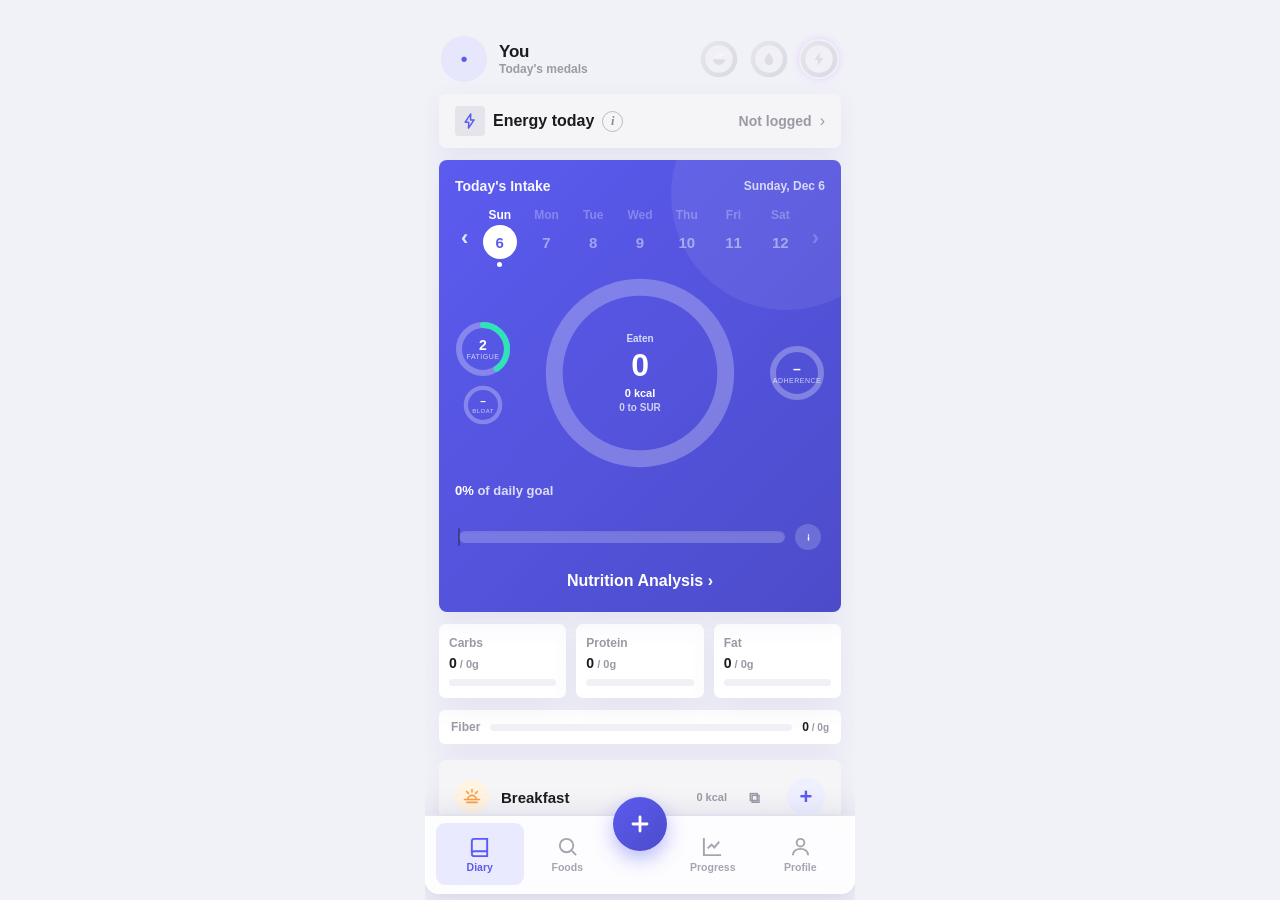
==== index.html @ c9532323 "Allow pinch-zoom: drop user-scalable=no from viewport user-scalable=no blocks pinch-zoom, which hurt" ====
<!DOCTYPE html>
<html lang="en">
<head>
<meta charset="UTF-8">
<meta name="viewport" content="width=device-width, initial-scale=1, viewport-fit=cover">
<meta name="apple-mobile-web-app-capable" content="yes">
<meta name="mobile-web-app-capable" content="yes">
<meta name="apple-mobile-web-app-status-bar-style" content="default">
<meta name="apple-mobile-web-app-title" content="Fuel">
<link rel="apple-touch-icon" href="fuel-heart-icon.png?v=10">
<meta name="theme-color" content="#5b5bf0">
<title>Fuel — Nutrition Tracker</title>
<link rel="icon" href="data:image/svg+xml,%3Csvg%20xmlns%3D%27http%3A%2F%2Fwww.w3.org%2F2000%2Fsvg%27%20viewBox%3D%270%200%2064%2064%27%3E%3Crect%20width%3D%2764%27%20height%3D%2764%27%20rx%3D%2714%27%20fill%3D%27white%27%2F%3E%3Cpolygon%20points%3D%278%2C8%2056%2C8%2056%2C17%2029%2C31%2056%2C31%2056%2C40%208%2C40%208%2C31%2035%2C17%208%2C17%27%20fill%3D%27black%27%2F%3E%3Ctext%20x%3D%2732%27%20y%3D%2754%27%20font-family%3D%27Arial%2Csans-serif%27%20font-weight%3D%27900%27%20font-size%3D%278%27%20text-anchor%3D%27middle%27%20fill%3D%27black%27%20textLength%3D%2748%27%20lengthAdjust%3D%27spacingAndGlyphs%27%3ENUTRITION%3C%2Ftext%3E%3C%2Fsvg%3E">
<style>
:root{
  --acc:#5b5bf0; --acc-rgb:91,91,240; --acc-deep:#4a4ad6; --acc-soft:#eceeff;
  --bg:#ffffff; --card:#f5f5f7; --ink:#1b1b1f; --muted:#9a9aa5; --line:#e9e9ef;
  --carb:#7e7ef2; --pro:#12cfae; --fat:#fb6f84;
  --green:#2fbf71; --orange:#ff9f43; --red:#ff5c5c;
  --radius:8px; --tabbar-h:70px;
}
*{box-sizing:border-box; -webkit-tap-highlight-color:transparent;}
html,body{margin:0; padding:0; height:100%;}
body{
  font-family:-apple-system,BlinkMacSystemFont,"SF Pro Text","Segoe UI",Roboto,sans-serif;
  background:var(--bg); color:var(--ink);
  height:100%;
  overflow:hidden; /* 2026.09.22: body never scrolls — each .view owns its scroll, so the tabbar can't detach (iOS 26 fixed-position bug) and sheets can't chain-scroll the background */
}
#app{max-width:430px; margin:0 auto; height:100vh; height:100dvh; display:flex; flex-direction:column; overflow:hidden;}
button{font-family:inherit;}
.view{display:none; padding:calc(env(safe-area-inset-top, 24px) + 34px) 14px 38px; animation:fade .18s ease; touch-action:pan-y;} /* 2026-10-05: clear the iPhone status-bar/Dynamic Island blur above every view */
.view.active{display:block; flex:1 1 auto; min-height:0; overflow-y:auto; -webkit-overflow-scrolling:touch; overscroll-behavior:contain;}
@keyframes fade{from{opacity:0; transform:translateY(4px);} to{opacity:1; transform:none;}}
.card{background:var(--card); border-radius:var(--radius); padding:16px; margin-bottom:12px;}
/* top bar: flush with viewport top + safe-area blur to prevent overlapping cards */
.topbar{position:sticky; top:calc(-1 * (env(safe-area-inset-top, 24px) + 34px)); z-index:20;
  margin:calc(-1 * (env(safe-area-inset-top, 24px) + 34px)) -14px 14px -14px;
  padding:calc(env(safe-area-inset-top, 24px) + 12px) 14px 10px 14px;
  background:rgba(255,255,255,.95);
  backdrop-filter:blur(16px); -webkit-backdrop-filter:blur(16px);
  border-bottom:1px solid rgba(0,0,0,.06);
  display:flex; align-items:center; justify-content:space-between;}
.topbar .tbtn{background:none; border:none; font-size:26px; line-height:1; color:var(--ink); width:44px; height:36px; display:flex; align-items:center; justify-content:center;}
.topbar h1{margin:0; font-size:22px; font-weight:800; letter-spacing:-.3px;}
.topbar .ticons{display:flex; gap:2px;}
.topbar .ticons button{background:none; border:none; width:42px; height:36px; color:var(--ink); display:flex; align-items:center; justify-content:center;}
.topbar .ticons svg{width:23px; height:23px;}
/* 2026-10-05: diary topbar removed per Jay */
#view-diary .topbar{display:none;}
/* section titles like "❚ Calories" */
.secttl{display:flex; align-items:center; gap:8px; font-size:21px; font-weight:800; margin:20px 2px 12px; letter-spacing:-.3px;}
.secttl::before{content:""; width:5px; height:20px; border-radius:3px; background:var(--acc);}
.todaypill{background:var(--acc-soft); color:var(--acc); border:none; border-radius:9px; padding:8px 14px; font-weight:800; font-size:13px; white-space:nowrap; display:inline-flex; align-items:center; gap:6px;}
.todaypill svg{ width:15px; height:15px; flex:none; }
.weekstrip{display:flex;}
.wknavrow{display:flex; align-items:center; gap:2px; margin-bottom:2px;}
.wknavrow .weekstrip{flex:1;}
.wknav{background:none; border:none; color:var(--muted); font-size:22px; font-weight:700; padding:8px 6px; line-height:1;}
.wknav:disabled{opacity:.25;}
.wday{flex:1; background:none; border:none; display:flex; flex-direction:column; align-items:center; gap:3px; padding:6px 2px; border-radius:5px;}
.wday .wd{font-size:12px; color:var(--muted); font-weight:600;}
.wday .wn{font-size:15px; font-weight:700; width:34px; height:34px; display:flex; align-items:center; justify-content:center; border-radius:50%; color:var(--ink);}
.wday.sel .wn{background:var(--acc); color:#fff;}
.wday.sel .wd{color:var(--acc);}
.wday.istoday .wn{background:#dcdcfb;}
.wday:disabled{opacity:.35;}
.wday .wdot{width:5px; height:5px; border-radius:50%;}
.wday .wdots{display:flex; gap:4px; align-items:center; justify-content:center;}
.wday .wdot.log{background:#b9b9f5;}
.wday .wdot.now{background:#ff9f43;}
/* 2026.10.08-f: locked-day X overlay on the week strip — two thin diagonal bars on the date number */
.wday .wn{position:relative;}
.lk-x{position:absolute; inset:0; pointer-events:none;}
.lk-x::before,.lk-x::after{content:""; position:absolute; left:50%; top:50%; width:20px; height:2px; border-radius:2px; background:rgba(255,95,95,.95);}
.lk-x::before{transform:translate(-50%,-50%) rotate(45deg);}
.lk-x::after{transform:translate(-50%,-50%) rotate(-45deg);}
/* status bar (added feature) */
.statusbar{display:flex; align-items:center; gap:10px; padding:14px 4px 4px; cursor:pointer;}
.sbtrack{position:relative; flex:1; height:12px; border-radius:9px; background:#ececf1; box-shadow:inset 0 1px 2px rgba(20,30,40,.08);}
.sbfill{position:absolute; left:0; top:0; bottom:0; border-radius:9px; width:0; transition:width .45s ease;}
.sbmark{position:absolute; top:-3px; bottom:-3px; width:2px; border-radius:2px; background:rgba(28,39,51,.45);}
.sbinfo{width:26px; height:26px; border-radius:50%; flex:none; display:flex; align-items:center; justify-content:center; background:#ececf1; color:#8a8a96;}
.sbinfo svg{width:13px; height:13px;}
.ring{position:relative; flex:none;}
.ring svg{transform:rotate(-90deg); display:block;}
.ring .center{position:absolute; inset:0; display:flex; flex-direction:column; align-items:center; justify-content:center; text-align:center;}
.ring .center .ctitle{font-size:10px; color:var(--muted); font-weight:600;}
.ring .center b{font-size:32px; font-weight:800; letter-spacing:-.5px; line-height:1.15; font-variant-numeric:tabular-nums;}
.flagkc{font-size:11px !important; font-weight:800; color:#ef7d12 !important; display:flex; align-items:center; gap:3px;}
.flagsur{font-size:10px !important; font-weight:700; color:var(--muted) !important; display:flex; align-items:center; gap:3px;}
.flagsur.on{color:#f27a1a !important;}
.fico{width:12px; height:12px;}
.macros{flex:1; min-width:0; display:flex; flex-direction:column; gap:13px;}
.macrow .mhead{display:flex; justify-content:space-between; align-items:baseline; margin-bottom:6px;}
.macrow .mhead span{font-size:15px; font-weight:700;}
.macrow .mhead b{font-size:13px; color:var(--muted); font-weight:600; font-variant-numeric:tabular-nums;}
.macrow .mhead b i{font-style:normal; color:#c2c2cc;}
.macrow .mbar{height:11px; border-radius:9px; background:#ececf1; overflow:hidden;}
.macrow .mbar i{display:block; height:100%; border-radius:9px; width:0; transition:width .4s ease;}
.analysislink{display:block; margin:10px auto 0; background:none; border:none; color:var(--acc); font-size:16px; font-weight:800; padding:6px 12px;}
/* search */
.searchrow{display:flex; gap:10px; margin-bottom:12px;}
.searchinput{flex:1; background:var(--card); border:none; border-radius:7px; padding:15px 16px; font-size:16px; font-weight:600; color:var(--ink); outline:none;}
.searchinput::placeholder{color:#a5a5b0;}
/* meals */
.mealcard{padding:8px 16px;}
.mrow{display:flex; align-items:center; gap:12px; padding:13px 0; border-bottom:1px solid var(--line);}
.mrow:last-child{border-bottom:none;}
.mrow.noborder{border-bottom:none; padding-bottom:6px;}
.mico{width:34px; height:34px; border-radius:50%; flex:none; display:flex; align-items:center; justify-content:center;}
.mico svg{width:20px; height:20px;}
.mrow .mname{flex:1; font-size:15px; font-weight:700;}
.mrow .mkcal{font-size:11px; color:var(--muted); font-weight:600; font-variant-numeric:tabular-nums;}
.madd{width:30px; height:30px; border-radius:50%; border:none; background:var(--acc-soft); color:var(--acc); font-size:20px; line-height:1; font-weight:700; display:flex; align-items:center; justify-content:center;}
.logrow{display:flex; align-items:center; gap:8px; padding:8px 0 8px 46px; border-bottom:1px solid var(--line); font-size:13px;}
.logrow .kc{font-weight:700; font-variant-numeric:tabular-nums;}
.logrow .lthumb{width:40px; height:40px; border-radius:5px; overflow:hidden; flex:none; background:var(--card);}
.logrow .nm{display:flex; flex-direction:column; align-items:flex-start; justify-content:center; flex:1; min-width:0; overflow:hidden; color:#3a3a42;}
.logrow .nmt{font-size:13.5px; line-height:1.3; overflow:hidden; display:-webkit-box; -webkit-line-clamp:2; -webkit-box-orient:vertical; max-width:100%;}
.locpfx{font-weight:800; color:var(--acc);}
.logrow .nmt .nmsub{color:var(--muted); font-size:11px;}
.fbadges{display:flex; gap:6px; margin-top:5px;}
.fb{width:13px; height:13px; border-radius:50%; background:#e4e4ea; flex:none;}
.fb.b-bulk{background:#22c55e;}
.fb.b-lean{background:#3b82f6;}
.fb.b-fiber{background:#f59e0b;}
.logrow .lthumb img{width:100%; height:100%; object-fit:cover; display:block;}
.logdel{border:none; background:none; color:#c9c9d2; font-size:18px; width:28px; height:28px;}
/* water */
.whint{font-size:12px; color:var(--muted); margin-top:10px;}
.whead{display:flex; justify-content:space-between; align-items:baseline; margin-bottom:10px;}
.whead b{font-size:16px;}
.whead .wlbl{font-size:14px; color:var(--muted); font-weight:600;}
.wtrack{margin:2px 0 12px;}
.wfill{background:linear-gradient(90deg,#5aa2ff,#2f6df6);}
.bottlerow{display:flex; gap:8px; flex-wrap:wrap;}
.bottle{border:2px solid #d9d9e2; background:#fff; border-radius:6px; padding:8px 14px; display:flex; flex-direction:column; align-items:center; gap:2px; min-width:76px;}
.bottle b{font-size:15px; color:var(--acc);}
.bottle span{font-size:11px; color:var(--muted); font-weight:600; max-width:90px; overflow:hidden; text-overflow:ellipsis; white-space:nowrap;}
.bottle:active{border-color:var(--acc); background:#f2f3ff; transform:scale(.96);}
.wfoot{display:flex; gap:18px; margin-top:10px;}
.wlink{border:none; background:none; color:var(--acc); font-weight:700; font-size:13px; padding:4px 0;}
.botrow{display:flex; align-items:center; gap:10px; padding:10px 2px; border-bottom:1px solid #f0f0f4;}
.botrow .bnm{flex:1; min-width:0;}
.botrow .bnm b{display:block; font-size:15px;}
.botrow .bnm span{font-size:12px; color:var(--muted);}
.botdel{border:none; background:none; color:#ff5c5c; font-size:20px; width:32px; height:32px; flex:none;}
.bottle img{width:44px; height:44px; border-radius:5px; object-fit:cover;}
.botrow .bthumb{width:46px; height:46px; border-radius:5px; object-fit:cover; background:#f2f3f7; flex:none;}
.bphoto{border:1.5px solid #e3e3ea; background:#fff; border-radius:5px; width:36px; height:36px; flex:none; display:flex; align-items:center; justify-content:center;}
.bphoto svg{width:18px; height:18px;}
.bphoto.hasimg{border-color:var(--acc);}
.botform .bimgprev{width:44px; height:44px; border-radius:5px; object-fit:cover;}
.botform{display:flex; gap:8px; margin-top:12px; flex-wrap:wrap;}
.botform input{border:2px solid #e3e3ea; border-radius:5px; padding:9px 10px; font:inherit; font-size:14px;}
.unitseg{display:flex; border:2px solid #e3e3ea; border-radius:5px; overflow:hidden;}
.unitseg button{border:none; background:#fff; padding:9px 12px; font:inherit; font-size:14px; font-weight:600; color:var(--muted);}
.unitseg button.sel{background:var(--acc); color:#fff;}
/* pull to refresh */
#ptr{position:fixed; top:0; left:50%; transform:translate(-50%,-64px); z-index:200; width:46px; height:46px; border-radius:50%; background:#fff; box-shadow:0 2px 12px rgba(20,30,60,.18); display:flex; align-items:center; justify-content:center;}
.ptrspin{width:22px; height:22px; border-radius:50%; border:3px solid #dfe3f5; border-top-color:var(--acc);}
#ptr.on .ptrspin{animation:ptrspin .7s linear infinite;}
@keyframes ptrspin{to{transform:rotate(360deg);}}
.arow{display:flex; align-items:center; justify-content:space-between; gap:12px;}
.msugg{margin-top:10px; background:#f4f4fa; border-radius:5px; padding:10px 12px;}
.msrow{display:flex; justify-content:space-between; align-items:center; gap:10px;}
.msrow b{display:block; font-size:13.5px;}
.msrow span{display:block; font-size:12px; color:var(--muted); margin-top:2px;}
/* streaks (2026.10.06-a): one panel, two rows, tappable color-coded circles */
.streakcard{padding:14px 16px 8px;}
.streakhead{display:flex;align-items:center;margin-bottom:2px;}
.shead b{font-size:17px;}
.streakrow{display:flex;align-items:center;gap:10px;padding:10px 2px 20px 0;border-top:1px solid var(--line);}
.streaktxt{flex:1;display:flex;flex-direction:column;gap:1px;min-width:0;}
.streaktxt b{font-size:15.5px;}
.streakcircle{position:relative;flex:none;width:58px;height:58px;border-radius:50%;cursor:pointer;font-family:inherit;color:var(--ink);
  background:#fff;border:none;
  display:flex;align-items:center;justify-content:center;
  transition:transform .12s ease, background .2s, box-shadow .2s;}
.streakcircle:active{transform:scale(.93);}
.streakcircle .scnum{font-size:19px;font-weight:800;line-height:1.05;font-variant-numeric:tabular-nums;}
.streakcircle .sclbl{font-size:9.5px;font-weight:700;color:var(--muted);}
.streakcircle.ph-red{background:#fef2f2;box-shadow:0 0 0 5px rgba(239,68,68,.08);}
.streakcircle.ph-orange{background:#fff7ed;box-shadow:0 0 0 5px rgba(249,115,22,.08);}
.streakcircle.ph-yellow{background:#fefce8;box-shadow:0 0 0 5px rgba(234,179,8,.10);}
.streakcircle.ph-green{background:#f0fdf4;box-shadow:0 0 0 5px rgba(34,197,94,.10);}
/* streak progress ring (2026.10.09-f): SVG ring fills toward 30 days, color lerps through phase colors */
.scring{position:absolute;inset:0;width:100%;height:100%;transform:rotate(-90deg);pointer-events:none;}
.sctrack{fill:none;stroke:#e9e9ee;stroke-width:4;}
.scfill{fill:none;stroke:#d7d7de;stroke-width:4;stroke-linecap:round;transition:stroke-dashoffset .6s ease,stroke .4s ease;}
.sctext{position:relative;display:flex;flex-direction:column;align-items:center;justify-content:center;}
/* organ healing satellite (2026.10.09-f): small circle attached lower-right of each streak circle */
.oh-sat{position:absolute;right:-4px;bottom:-6px;width:26px;height:26px;border-radius:50%;background:#fff;border:1px solid var(--line);box-shadow:0 1px 5px rgba(0,0,0,.16);display:flex;align-items:center;justify-content:center;cursor:pointer;}
.oh-ring{position:absolute;inset:0;width:100%;height:100%;transform:rotate(-90deg);pointer-events:none;}
.oh-track{fill:none;stroke:#eeeef2;stroke-width:3.5;}
.oh-fill{fill:none;stroke:#d7d7de;stroke-width:3.5;stroke-linecap:round;transition:stroke-dashoffset .6s ease,stroke .4s ease;}
.oh-pct{position:relative;font-size:7px;font-weight:800;font-variant-numeric:tabular-nums;color:var(--ink);line-height:1;}
.oh-lbl{position:absolute;top:calc(100% + 1px);left:50%;transform:translateX(-50%);font-size:8px;font-weight:700;color:var(--muted);pointer-events:none;white-space:nowrap;line-height:1;}
.slipline{display:flex;align-items:center;justify-content:space-between;gap:10px;padding:10px 2px;border-bottom:1px solid var(--line);}
.slipline:last-child{border-bottom:none;}
.slipline b{font-size:15px;}
.slipbtn{border:1.5px solid #fca5a5;background:#fef2f2;color:#b91c1c;border-radius:6px;padding:7px 14px;
  font-size:13px;font-weight:700;cursor:pointer;font-family:inherit;}
.slipbtn:active{transform:scale(.96);}
.streakttl{display:flex;align-items:center;gap:6px;}
.ginfo.sm{width:17px;height:17px;font-size:10.5px;border-width:1.4px;}
.phaselbl{font-size:12px;font-weight:700;line-height:1.3;}
.phrow{display:flex;gap:10px;align-items:flex-start;}
.pdot{flex:none;width:12px;height:12px;border-radius:50%;margin-top:3px;}
.phrow b{display:block;font-size:14px;}
.phrow span{display:block;font-size:13px;color:var(--muted);margin-top:1px;line-height:1.45;}
/* quit tracker (2026.10.09-f) */
.qt-open{margin-left:auto;background:none;border:none;color:#5b5bf0;font-size:13.5px;font-weight:800;cursor:pointer;padding:6px 2px;font-family:inherit;}
.qt-open:active{opacity:.6;}
.qt-tracker{margin-bottom:14px;}
.qt-head{display:flex;align-items:flex-end;gap:8px;}
.qt-title{font-size:17px;font-weight:800;letter-spacing:-.2px;}
.qt-day{margin-left:auto;text-align:right;}
.qt-daynum{font-size:36px;font-weight:800;line-height:1;font-variant-numeric:tabular-nums;}
.qt-daylbl{font-size:10.5px;font-weight:800;color:var(--muted);letter-spacing:.6px;}
.qt-sub{font-size:12.5px;color:var(--muted);margin:3px 0 2px;}
.qt-tl{display:flex;gap:3px;margin:12px 0 2px;}
.qt-seg{height:32px;border-radius:4px;cursor:pointer;border:2px solid transparent;padding:0;min-width:0;font-family:inherit;}
.qt-seg.qt-cur{border-color:currentColor;animation:qtpulse 1.8s ease-in-out infinite;}
@keyframes qtpulse{0%,100%{box-shadow:0 0 0 0 rgba(0,0,0,0);}50%{box-shadow:0 0 0 5px rgba(0,0,0,.10);}}
.qt-seg.qt-sel{outline:2.5px solid var(--ink);outline-offset:1px;}
.qt-seglbls{display:flex;gap:3px;margin-bottom:2px;}
.qt-seglbl{font-size:9px;font-weight:800;color:var(--muted);text-align:center;overflow:hidden;text-overflow:ellipsis;white-space:nowrap;text-transform:uppercase;letter-spacing:.2px;}
.qt-mtrack{position:relative;height:16px;margin:0 4px;}
.qt-mtrack:before{content:"";position:absolute;left:0;right:0;top:7px;height:2px;background:var(--line);border-radius:2px;}
.qt-mdot{position:absolute;top:3px;width:10px;height:10px;border-radius:50%;background:#fff;border:2px solid #c7c7cc;transform:translateX(-50%);}
.qt-mdot.done{background:#16a34a;border-color:#16a34a;}
.qt-card{border-top:4px solid #ccc;}
.qt-phname{font-size:16px;font-weight:800;display:flex;align-items:baseline;gap:8px;flex-wrap:wrap;}
.qt-phrange{font-size:12px;font-weight:700;color:var(--muted);}
.qt-phsec{margin-top:10px;}
.qt-phsec>b{font-size:11.5px;font-weight:800;text-transform:uppercase;letter-spacing:.5px;color:var(--muted);}
.qt-phsec p{margin:4px 0 0;font-size:13.5px;line-height:1.5;}
.qt-phsec ul{margin:4px 0 0;padding-left:18px;font-size:13.5px;line-height:1.5;}
.qt-phsec li{margin:2px 0;}
.qt-danger{margin-top:12px;background:#fef2f2;border:1px solid #fecaca;border-radius:5px;padding:10px 12px;font-size:13px;line-height:1.5;color:#7f1d1d;}
.qt-danger b{display:block;margin-bottom:2px;}
.qt-mrow{display:flex;align-items:center;gap:10px;padding:7px 0;border-top:1px solid var(--line);font-size:13px;}
.qt-mrow:first-of-type{border-top:none;}
.qt-mdot2{flex:none;width:10px;height:10px;border-radius:50%;background:#fff;border:2px solid #c7c7cc;}
.qt-mdot2.done{background:#16a34a;border-color:#16a34a;}
.qt-mwhen{margin-left:auto;font-size:11.5px;font-weight:700;color:var(--muted);white-space:nowrap;}
.qt-editrow{display:flex;gap:8px;align-items:center;flex-wrap:wrap;}
.qt-editrow input{font-family:inherit;font-size:14px;padding:9px 10px;border:1.5px solid var(--line);border-radius:5px;background:#fff;color:var(--ink);}
.qt-save{font-family:inherit;font-size:14px;font-weight:800;color:#fff;background:#5b5bf0;border:none;border-radius:5px;padding:10px 16px;cursor:pointer;}
.qt-save:active{transform:scale(.96);}
.qt-reset{background:none;border:none;color:var(--muted);font-size:12.5px;font-weight:700;cursor:pointer;padding:10px 0 0;font-family:inherit;text-decoration:underline;}
.qt-start{font-family:inherit;font-size:15px;font-weight:800;color:#fff;background:#14b8a6;border:none;border-radius:5px;padding:12px 18px;cursor:pointer;}
.qt-start:active{transform:scale(.98);}
/* streak date picker (2026.10.06-c) */
.calhead{display:flex;align-items:center;justify-content:space-between;margin:2px 2px 8px;}
.calhead b{font-size:16.5px;}
.skcalnav{width:38px;height:38px;border-radius:5px;border:1.5px solid var(--line);background:#fff;font-size:22px;color:var(--ink);cursor:pointer;font-family:inherit;line-height:1;}
.skcalnav.dis{opacity:.25;pointer-events:none;}
.skcalnav:active{transform:scale(.94);}
.skcalgrid{display:grid;grid-template-columns:repeat(7,1fr);gap:4px;}
.calwd{text-align:center;font-size:11.5px;font-weight:800;color:var(--muted);padding:4px 0;}
.calday{aspect-ratio:1;border:none;background:none;font-size:14.5px;font-weight:600;color:var(--ink);cursor:pointer;font-family:inherit;display:flex;align-items:center;justify-content:center;min-height:38px;border-radius:50%;padding:0;}
.calday.today{box-shadow:inset 0 0 0 1.5px var(--acc);}
.calday.sel{background:var(--acc);color:#fff;font-weight:800;}
.calday.dis{opacity:.25;}
span.calday{cursor:default;}
.calfoot{display:flex;gap:10px;margin-top:14px;}
.calbtn{flex:1;border:none;border-radius:7px;padding:13px;font-size:15.5px;font-weight:800;cursor:pointer;font-family:inherit;background:var(--acc);color:#fff;}
.calbtn.ghost{background:var(--acc-soft);color:var(--acc-deep);}
.calbtn:active{transform:scale(.97);}
/* collapsible goal sections */
.ghead{display:flex; align-items:center; gap:8px; font-size:21px; font-weight:800; margin:20px 2px 12px; letter-spacing:-.3px; cursor:pointer; user-select:none;}
.ghead::before{content:""; width:5px; height:20px; border-radius:3px; background:var(--acc); flex:none;}
.ghead .gchev{margin-left:auto; color:var(--muted); font-size:22px; font-weight:400; transition:transform .18s;}
.gsec.closed .gbody{display:none;}
.gsec.closed .gchev{transform:rotate(90deg);}
.ghead .gval{margin-left:auto; font-size:13px; color:var(--muted); font-weight:700;}
.ghead .gchev{margin-left:10px;}
.ginfo{flex:none; width:21px; height:21px; border-radius:50%; border:1.6px solid #b9b9c6; color:#8a8a98;
  font-size:12.5px; font-weight:800; font-style:italic; background:none; display:flex; align-items:center;
  justify-content:center; cursor:pointer; line-height:1; padding:0; font-family:Georgia, serif;}
.ginfo:active{background:#f0f0f5;}
.topbar h1{display:inline-flex; align-items:center; gap:8px;}
/* information index (2026.09.24): categorized info entries in Settings */
.icatrow{display:flex; gap:8px; flex-wrap:wrap; margin-bottom:4px;}
.icat{border:1.5px solid var(--line); background:none; border-radius:7px; padding:7px 13px;
  font-size:13px; font-weight:700; color:var(--muted); cursor:pointer;}
.icat.sel{background:var(--ink); border-color:var(--ink); color:#fff;}
.irow2{display:flex; align-items:center; justify-content:space-between; width:100%;
  background:none; border:none; padding:12px 2px; font-size:15px; font-weight:600; color:var(--ink);
  cursor:pointer; border-bottom:1px solid var(--line); text-align:left;}
.irow2:last-child{border-bottom:none;}
.irow2 .chev2{color:var(--muted);}
.infttl{font-size:17px; font-weight:800; padding:18px 18px 6px;}
.infbody{padding:2px 18px 24px; font-size:14.5px; line-height:1.65; color:#3a3a42;}
.infbody b{color:var(--ink);}
.infbody .irow{margin-bottom:10px;}
/* progress insights: tappable rows, theme-matched (no new colors) */
.insrow{display:block; width:100%; text-align:left; background:none; border:0; border-top:1px solid #f0f0f6; padding:10px 2px; cursor:pointer;}
.insrow:first-child{border-top:0;}
.insrow b{display:block; font-size:14.5px; color:var(--ink);}
.insrow span{display:block; font-size:12.5px; color:var(--muted); margin-top:3px; line-height:1.5;}
.insrow .insconf{display:inline-block; font-size:10px; font-weight:700; letter-spacing:.4px; text-transform:uppercase; color:var(--acc-deep); margin-left:6px; vertical-align:1px;}
/* profile strip + medals */
.pstrip{display:flex; align-items:center; gap:12px; padding:2px 2px 12px;}

.pavatar{width:46px; height:46px; border-radius:50%; object-fit:cover; flex:none; background:var(--acc-soft); color:var(--acc);
  display:flex; align-items:center; justify-content:center; font-weight:800; font-size:19px; border:none; cursor:pointer; overflow:hidden; padding:0;}
.pavatar img{width:100%; height:100%; object-fit:cover; display:block;}
.pmeta{flex:1; min-width:0;}
.pname{font-size:17px; font-weight:800; letter-spacing:-.2px;}
.psub{font-size:12px; color:var(--muted); font-weight:600;}
/* medal collection system (2026.09.24): circular badges, rarity glints */
.medals{display:flex; gap:10px; align-items:center;}
.medal{width:40px; height:40px; border:none; background:none; padding:0; cursor:pointer; position:relative; transition:transform .15s; border-radius:50%; flex:none;}
.medal:active{transform:scale(1.12);}
.mbadge{display:block; position:relative; overflow:hidden; border-radius:50%; width:100%; height:100%;}
.mbadge svg{width:100%; height:100%; display:block;}
.medal.dim{opacity:.42;}
.medal .mx{position:absolute; right:-6px; bottom:-6px; background:#111827; color:#fff; font-size:10px; font-weight:800; border-radius:4px; padding:1px 5px; z-index:2;}
/* rarity glints: uncommon pulses, rare sweeps slow, epic sweeps fast + glow, legendary spins a conic ring */
.medal.g-uncommon .mbadge{animation:mpulse 3.2s ease-in-out infinite;}
@keyframes mpulse{0%,100%{box-shadow:0 0 0 rgba(52,211,153,0);}50%{box-shadow:0 0 9px rgba(52,211,153,.85);}}
.medal.g-rare .mbadge::after,.medal.g-epic .mbadge::after,.medal.g-legendary .mbadge::after{content:""; position:absolute; top:-15%; bottom:-15%; left:-70%; width:45%;
  background:linear-gradient(100deg, rgba(255,255,255,0), rgba(255,255,255,.85), rgba(255,255,255,0));
  transform:skewX(-18deg); animation:glintSweep 6s ease-in-out infinite; pointer-events:none;}
.medal.g-epic .mbadge::after{animation-duration:3.4s;}
.medal.g-epic .mbadge{box-shadow:0 0 7px rgba(192,132,252,.65);}
.medal.g-legendary::before{content:""; position:absolute; inset:-4px; border-radius:50%;
  background:conic-gradient(from 0deg,#fbbf24,#f59e0b,#f43f5e,#fbbf24);
  -webkit-mask:radial-gradient(farthest-side, transparent calc(100% - 4px), #000 calc(100% - 3px));
  mask:radial-gradient(farthest-side, transparent calc(100% - 4px), #000 calc(100% - 3px));
  animation:mspin 4s linear infinite; pointer-events:none;}
.medal.g-legendary .mbadge::after{animation-duration:2.8s;}
@keyframes mspin{to{transform:rotate(360deg);}}
@keyframes glintSweep{0%{left:-70%;}28%{left:135%;}100%{left:135%;}}
/* big fanfare pop (repurposed totem) */
#totemWrap{position:fixed; inset:0; z-index:200; display:flex; align-items:center; justify-content:center; pointer-events:none; opacity:0;}
#totemWrap.show{animation:totemLife 1.9s ease forwards;}
#totemWrap .toteminner{display:flex; flex-direction:column; align-items:center; gap:12px;}
#totemWrap.show .toteminner{animation:totemPop 1.9s cubic-bezier(.2,1.35,.32,1) forwards;}
#totemWrap .totemflash{position:absolute; inset:0; background:radial-gradient(circle at 50% 46%, rgba(255,255,255,.9), rgba(255,255,255,0) 62%);}
.totemmedal{width:min(48vw,210px); height:min(48vw,210px); position:relative;
  box-shadow:0 0 26px rgba(255,255,255,.95), 0 10px 34px rgba(0,0,0,.28); border-radius:50%;}
.totemmedal .mbadge{overflow:visible;}
.totemmedal.g-legendary::before{content:""; position:absolute; inset:-14px; border-radius:50%;
  background:conic-gradient(from 0deg,#fbbf24,#f59e0b,#f43f5e,#fbbf24); filter:blur(10px); opacity:.8; animation:mspin 3s linear infinite;}
.totemmedalname{font-size:24px; font-weight:900; letter-spacing:3px; text-shadow:0 0 16px #fff, 0 2px 10px rgba(0,0,0,.4);}
.totemrar{font-size:13px; font-weight:800; letter-spacing:2px; color:#fff; text-shadow:0 1px 8px rgba(0,0,0,.5);}
@keyframes totemPop{0%{transform:scale(.12) rotate(-10deg); opacity:0;}16%{transform:scale(1.14) rotate(2.5deg); opacity:1;}30%{transform:scale(1) rotate(0);}70%{transform:scale(1); opacity:1;}100%{transform:scale(1.5); opacity:0;}}
@keyframes totemLife{0%{opacity:0;}10%{opacity:1;}70%{opacity:1;}100%{opacity:0;}}
/* merge fly-to-center clones */
.mergemedal{position:fixed; z-index:210; width:40px; height:40px; pointer-events:none;
  transition:transform .8s cubic-bezier(.45,.05,.3,1), opacity .35s ease .7s;}
/* daily sheet rows */
.mrow{display:flex; gap:12px; align-items:center; padding:10px 0; border-bottom:1px solid var(--line);}
.mrow .medal{width:52px; height:52px;}
.mmeta{flex:1; min-width:0;}
.mmeta b{display:block; font-size:14px;}
.mmeta i{display:block; font-style:normal; font-size:11px; font-weight:800; margin:2px 0;}
.mmeta span{font-size:12px; color:var(--muted); display:block;}
.mprog{display:flex; align-items:center; gap:8px; margin-top:6px;}
.mprogbar{flex:1; height:6px; border-radius:3px; background:#e8eaf0; overflow:hidden;}
.mprogbar i{display:block; height:100%; background:linear-gradient(90deg,var(--acc),#7c3aed); border-radius:3px;}
.mprog span{font-size:11px; color:var(--muted); font-weight:700;}
.mcheck{font-size:20px; color:#059669; font-weight:900; width:24px; text-align:center;}
.mhero{display:flex; gap:14px; align-items:center; margin-bottom:8px;}
.medal.big{width:84px; height:84px;}
.mcasebtn{display:block; width:100%; margin-top:12px; padding:12px; border:none; border-radius:6px;
  background:linear-gradient(135deg,var(--acc),#7c3aed); color:#fff; font-size:14px; font-weight:800; cursor:pointer;}
/* medal case */
.casebar{display:flex; align-items:center; gap:8px; font-size:13px; color:var(--muted); margin-bottom:10px; flex-wrap:wrap;}
.casebar b{color:var(--ink); font-size:16px;}
.rdot{font-size:11px; font-weight:800; padding:2px 8px; border-radius:5px; background:#eef0f4;}
.r-common{color:#6b7280;} .r-uncommon{color:#059669;} .r-rare{color:#2563eb;} .r-epic{color:#7c3aed;} .r-legendary{color:#d97706;}
.casegrid{display:grid; grid-template-columns:repeat(6,1fr); gap:10px;}
.casegrid .medal{width:100%; height:auto; aspect-ratio:1;}
#pMedals{margin-right:0;}
#pMedals .medal[data-crown]{margin-right:24px;}
.prow{display:flex; align-items:center; gap:14px;}
.prow .pmeta{flex:1;}
/* adherence wheel + progress photos (Settings profile) */
.scorewheel{position:relative; width:68px; height:68px; background:none; border:none; padding:0; cursor:pointer; flex:none;}
.scorewheel svg{width:68px; height:68px; display:block;}
.scorewheel .swnum{position:absolute; inset:0; display:flex; flex-direction:column; align-items:center; justify-content:center; gap:1px;}
.scorewheel .swnum b{font-size:17px; color:var(--ink); font-weight:800; line-height:1;}
.scorewheel .swnum i{font-style:normal; font-size:8px; color:var(--muted); text-transform:uppercase; letter-spacing:.5px;}
#bloatFill{display:block; height:100%; width:0; border-radius:9px; transition:width .4s;}
.photostrip{display:flex; gap:10px; overflow-x:auto; padding:2px 2px 8px; -webkit-overflow-scrolling:touch;}
.photoadd{flex:none; width:76px; height:98px; border-radius:6px; border:1.5px dashed var(--line); background:none; color:var(--muted); font-size:26px; font-weight:600; cursor:pointer;}
.phototile{position:relative; flex:none; width:76px; height:98px; border-radius:6px; overflow:hidden; background:var(--card); border:1px solid var(--line); padding:0; cursor:pointer;}
.phototile img{width:100%; height:100%; object-fit:cover; display:block;}
.phototile .pdate{position:absolute; left:0; right:0; bottom:0; font-size:10px; font-weight:600; color:#fff; background:linear-gradient(transparent,rgba(0,0,0,.7)); padding:12px 4px 5px; text-align:center;}
.lightbox{position:fixed; inset:0; z-index:80; display:none; background:rgba(8,10,16,.95);}
.lightbox.open{display:block;}
.lightbox img{position:absolute; inset:0; margin:auto; max-width:100%; max-height:100%; object-fit:contain;}
.lbx{position:absolute; top:14px; right:14px; z-index:2; width:40px; height:40px; border-radius:50%; border:none; background:rgba(255,255,255,.14); color:#fff; font-size:17px; cursor:pointer;}
.lbnav{position:absolute; top:50%; transform:translateY(-50%); z-index:2; width:44px; height:64px; border:none; background:none; color:#fff; font-size:38px; cursor:pointer; opacity:.85;}
#photoPrev{left:2px;} #photoNext{right:2px;}
.lbbot{position:absolute; left:0; right:0; bottom:0; z-index:2; display:flex; justify-content:space-between; align-items:center; padding:18px 20px calc(18px + env(safe-area-inset-bottom)); color:#fff; font-size:14px; font-weight:600;}
#photoDel{border:1px solid rgba(255,255,255,.4); background:rgba(255,80,80,.25); color:#ffb3b3; border-radius:9px; padding:8px 16px; font-size:13px; font-weight:700; cursor:pointer;}
.mcopy{width:30px; height:30px; border-radius:50%; border:none; background:var(--card); color:var(--muted); font-size:15px; line-height:1; font-weight:700; display:flex; align-items:center; justify-content:center; margin-right:6px; cursor:pointer;}
.copyrow{display:flex; align-items:center; gap:12px; width:100%; padding:12px 4px; border:none; border-bottom:1px solid var(--line); background:none; text-align:left; font-size:14px; cursor:pointer;}
.copyrow:last-child{border-bottom:none;}
.copyrow .cd{font-weight:700; color:var(--ink);}
.copyrow .cs{color:var(--muted); font-size:12.5px;}
.copyrow .ck{margin-left:auto; font-weight:700; color:var(--ink); white-space:nowrap;}
.sname{width:100%; border:none; background:var(--card); border-radius:5px; padding:12px 14px; font-size:16px; font-weight:700; color:var(--ink); outline:none; font-family:inherit;}
/* add-food: reference-style rows */
.arow2{display:flex; align-items:center; gap:8px; padding:12px 2px; border-bottom:1px solid var(--line); cursor:pointer;}
.athumb{width:56px; height:56px; border-radius:7px; background:var(--card2); flex:none; display:flex; align-items:center; justify-content:center; overflow:hidden; font-size:26px; color:var(--muted);}
.athumb img{width:100%; height:100%; object-fit:cover;}
.anm{flex:1; min-width:0;}
.anm b{display:-webkit-box; font-size:15.5px; letter-spacing:-.2px; line-height:1.25; -webkit-line-clamp:2; -webkit-box-orient:vertical; overflow:hidden;}
.anm>span{display:block; font-size:12.5px; color:var(--muted); white-space:nowrap; overflow:hidden; text-overflow:ellipsis; margin-top:2px;}
.aplus{width:36px; height:36px; border-radius:5px; border:none; background:var(--card2); color:var(--acc); font-size:22px; line-height:1; font-weight:600; flex:none; display:flex; align-items:center; justify-content:center;}
.aplus:active{transform:scale(.93);}
/* tray bar */
#trayBar{flex:none; display:flex; align-items:center; justify-content:space-between; gap:12px; background:#fff; padding:12px 18px calc(10px + env(safe-area-inset-bottom)); border-top:1px solid var(--line);}
.trayinfo{display:flex; align-items:center; gap:10px; font-size:17px;}
.trayico{position:relative; font-size:26px;}
.trayico b{position:absolute; top:-8px; right:-10px; background:#e5484d; color:#fff; font-size:11px; min-width:20px; height:20px; border-radius:5px; display:flex; align-items:center; justify-content:center; padding:0 5px;}
.trayadd{flex:1; max-width:280px; background:#4a6cf7; color:#fff; border:none; border-radius:7px; padding:15px; font-size:17px; font-weight:800;}
.trayadd:disabled{background:#dcdce4;}
/* detail view */
.dtop{display:flex; align-items:center; gap:14px; margin:6px 0 14px;}
.dthumb{width:72px; height:72px; border-radius:8px; background:var(--card2); flex:none; display:flex; align-items:center; justify-content:center; overflow:hidden; font-size:32px; color:var(--muted);}
.dthumb img{width:100%; height:100%; object-fit:cover;}
.dtop b{display:block; font-size:19px; letter-spacing:-.3px;}
.dtop span{font-size:14px; color:var(--muted);}
.dlabel{font-size:16px; font-weight:800; margin-bottom:10px;}
.dbig{display:flex; align-items:center; justify-content:center; gap:10px; margin:6px 0 2px;}
.dbig input{width:120px; text-align:center; font-size:44px; font-weight:800; border:none; border-bottom:2px solid var(--acc); background:none; color:var(--ink); padding:2px 0;}
.dbig input:focus{outline:none;}
.dstep{width:46px; height:46px; border-radius:9px; border:none; background:var(--card2); color:var(--acc); font-size:26px; font-weight:700; line-height:1; flex:none; display:flex; align-items:center; justify-content:center;}
.dstep:active{transform:scale(.92);}
.dmacros{text-align:center; font-size:13px; color:var(--muted); font-weight:700; margin:-4px 0 10px;}
#toast{position:fixed; left:16px; right:16px; bottom:calc(20px + env(safe-area-inset-bottom)); z-index:200; background:#1c1c1e; color:#fff; border-radius:6px; padding:13px 16px; display:flex; align-items:center; justify-content:space-between; gap:12px; font-size:14px; font-weight:600; box-shadow:0 8px 30px rgba(0,0,0,.3);}
#toast button{background:none; border:none; color:#b79cff; font-weight:800; font-size:14px; padding:4px 2px;}
.dbig .du{font-size:17px; color:var(--acc); font-weight:700;}
.dkcal{text-align:center; font-size:14px; color:var(--muted); margin-bottom:10px;}
.dcost{text-align:center; font-size:13px; color:var(--muted); font-weight:600; margin:-6px 0 10px;}
#dUnits{display:flex; gap:8px; justify-content:center; flex-wrap:wrap;}
.micons{display:flex; gap:8px; justify-content:space-between;}
.micon{flex:1; border:none; background:var(--card2); border-radius:7px; padding:10px 4px; font-size:20px; display:flex; flex-direction:column; align-items:center; gap:4px; color:var(--ink);}
.micon span{font-size:11px; font-weight:700; color:var(--muted);}
.micon.sel{background:var(--acc-soft);}
.micon.sel span{color:var(--acc);}
.micon svg{width:24px; height:24px;}
.athumb svg{width:30px; height:30px;}
.dthumb svg{width:38px; height:38px;}
.trayico svg{width:26px; height:26px; display:block;}
/* analysis nutrient rows tappable */
.nrow{cursor:pointer;}
/* nutrient target sheet */
.nkv{display:flex; justify-content:space-between; align-items:center; padding:10px 2px; font-size:15px;}
.nkv b{font-size:16px;}
/* analysis */
.arow{display:flex; align-items:center; gap:14px;}
.atable{width:100%; border-collapse:collapse; margin-top:14px;}
.atable th{font-size:14px; color:var(--muted); font-weight:700; text-align:right; padding:10px 4px; border-bottom:1px solid var(--line);}
.atable th:first-child{text-align:left;}
.atable td{padding:13px 4px; border-bottom:1px solid var(--line); font-size:15px; font-weight:600; text-align:right; font-variant-numeric:tabular-nums;}
.atable td:first-child{text-align:left;}
.atable tr:last-child td{border-bottom:none;}
.mdot{display:inline-block; width:11px; height:11px; border-radius:3px; margin-right:10px; vertical-align:baseline;}
/* foods */
.segtabs{display:flex; gap:26px; padding:4px 4px 0; border-bottom:1px solid var(--line); margin-bottom:6px;}
.segtab{background:none; border:none; font-size:16px; font-weight:700; color:var(--muted); padding:10px 2px; position:relative;}
.segtab.sel{color:var(--ink);}
.segtab.sel::after{content:""; position:absolute; left:0; right:0; bottom:-1px; height:3px; border-radius:3px; background:var(--acc);}
.diy{display:inline-block; background:var(--acc-soft); color:var(--acc); font-size:9px; font-weight:800; border-radius:4px; padding:1px 5px; margin-right:5px; vertical-align:2px;}
.verfd{display:inline-block; background:#e8f7ee; color:#1d7a3a; font-size:9px; font-weight:800; border-radius:4px; padding:1px 5px; margin-right:5px; vertical-align:2px;}
/* energy check-in dots */
.energydots{display:flex; gap:10px; margin-top:10px;}
.edot{width:44px; height:44px; border-radius:50%; border:2px solid var(--line); background:#fff; font-weight:800; font-size:15px; color:var(--muted);}
.edot.on{border-color:var(--acc); background:var(--acc-soft); color:var(--acc);}
.fhead{display:flex; align-items:center; justify-content:space-between; margin:10px 2px 4px;}
.fhead .flabel{font-size:14px; color:var(--muted); font-weight:600;}
/* goals */
.goalbig{text-align:center; padding:22px 16px 18px;}
.goalbig .glabel{font-size:15px; font-weight:700;}
.goalbig .gnum{font-size:52px; font-weight:800; letter-spacing:-1px; line-height:1.2; font-variant-numeric:tabular-nums;}
.goalbig .gnum small{font-size:18px; font-weight:600; color:var(--muted);}
.goalbig .gsub{font-size:13px; color:var(--muted); margin-top:6px;}
/* 2026.10.21-d: the calorie panel wears the app theme (accent the user picked
   in Settings). Text/chips flip to white-on-accent; the selected gain-rate
   chip inverts to a white pill. */
.goalbig{background:linear-gradient(150deg,var(--acc),var(--acc-deep)); color:#fff; border:none;}
.goalbig .glabel{color:#fff;}
.goalbig .gnum small{color:rgba(255,255,255,.75);}
.goalbig .flabel{color:rgba(255,255,255,.85);}
.goalbig .chip{background:rgba(255,255,255,.14); color:#fff; border-color:rgba(255,255,255,.28);}
.goalbig .chip.sel{background:#fff; color:var(--acc-deep); border-color:#fff;}
input[type=range]{-webkit-appearance:none; appearance:none; width:100%; height:8px; border-radius:9px; background:linear-gradient(90deg,#ff9f43,#ffd23d); outline:none; margin:14px 0 6px;}
input[type=range]::-webkit-slider-thumb{-webkit-appearance:none; width:26px; height:26px; border-radius:50%; background:#fff; border:3px solid #ff9f43; box-shadow:0 2px 6px rgba(0,0,0,.18);}
input[type=range]::-moz-range-thumb{width:22px; height:22px; border-radius:50%; background:#fff; border:3px solid #ff9f43;}
.rangelabels{display:flex; justify-content:space-between; font-size:13px; color:var(--muted); font-weight:600; font-variant-numeric:tabular-nums;}
.rangenote{font-size:12px; color:var(--muted); margin-top:8px;}
.linkbtn{background:none; border:none; padding:0; color:var(--acc); font:inherit; font-weight:700; cursor:pointer; text-decoration:underline;}
.macro3{display:grid; grid-template-columns:1fr 1fr 1fr; gap:10px; margin-bottom:12px;}
.mslider{width:100%;margin:8px 0 2px;accent-color:var(--acc);}
.daycost{text-align:center; font-size:12.5px; color:var(--muted); font-weight:600; margin:-2px 0 10px;}
.m3{border-radius:7px; padding:14px 8px; text-align:center;}
.m3.c{background:rgba(126,126,242,.13);} .m3.p{background:rgba(18,207,174,.13);} .m3.f{background:rgba(251,111,132,.13);}
.m3 .mn{font-size:13px; font-weight:700;}
.m3 .mp{font-size:22px; font-weight:800; margin:6px 0 2px; font-variant-numeric:tabular-nums;}
.m3 .mg{font-size:13px; color:var(--muted); font-weight:600; display:flex; align-items:center; justify-content:center; gap:2px;}
.m3 .mkcal{font-size:11px; color:#9aa3ad; margin-top:4px; font-variant-numeric:tabular-nums; min-height:14px;}
.m3 .mg input{width:52px; border:none; background:transparent; font-size:14px; font-weight:800; color:var(--ink); text-align:right; outline:none; font-family:inherit;}
.segbar{display:flex; height:26px; border-radius:9px; overflow:hidden; position:relative; margin:2px 0 12px;}
.segbar i{display:block; height:100%; position:relative;}
.segbar i::after{content:""; position:absolute; right:-7px; top:3px; width:14px; height:20px; border-radius:4px; background:#fff; box-shadow:0 1px 4px rgba(0,0,0,.2);}
.segbar i:last-child::after{display:none;}
/* settings rows */
.srow{display:flex; align-items:center; justify-content:space-between; padding:15px 2px; border-bottom:1px solid var(--line); font-size:16px; font-weight:700; width:100%; background:none; border-left:none; border-right:none; border-top:none; color:var(--ink); text-align:left;}
.srow:last-child{border-bottom:none;}
.srow .sval{font-size:14px; color:var(--muted); font-weight:600; display:flex; align-items:center; gap:6px;}
/* ===== Groceries (2026.11.12-a) ===== */
.gsearch{width:100%; padding:12px 14px; border:none; border-radius:12px; background:#f1f2f6; font-size:16px; color:var(--ink); outline:none; box-sizing:border-box;}
.gcat{font-size:13px; font-weight:800; letter-spacing:.04em; text-transform:uppercase; color:var(--muted); margin:14px 0 4px;}
.grow{display:flex; align-items:center; gap:11px; padding:10px 0; border-bottom:1px solid var(--line);}
.grow:last-child{border-bottom:none;}
.gcheck{flex:none; width:26px; height:26px; border-radius:50%; border:2px solid var(--line); background:none; color:#fff; font-size:15px; line-height:1; display:flex; align-items:center; justify-content:center; padding:0;}
.gcheck.on{background:var(--acc); border-color:var(--acc);}
.gthumb{flex:none; width:44px; height:44px; border-radius:10px; object-fit:cover; background:#f1f2f6;}
.gthumbph{flex:none; width:44px; height:44px; border-radius:10px; background:#f1f2f6; display:flex; align-items:center; justify-content:center;}
.gthumbph svg{width:22px; height:22px;}
.gmain{flex:1; min-width:0;}
.gname{font-size:15.5px; font-weight:700; white-space:nowrap; overflow:hidden; text-overflow:ellipsis;}
.grow.done .gname{text-decoration:line-through; color:var(--muted);}
.gsub{font-size:12.5px; color:var(--muted); margin-top:1px; white-space:nowrap; overflow:hidden; text-overflow:ellipsis;}
.gqty{flex:none; display:flex; align-items:center; gap:2px;}
.gqbtn{width:28px; height:28px; border-radius:9px; border:none; background:#f1f2f6; color:var(--ink); font-size:17px; font-weight:700; line-height:1;}
.gqval{min-width:20px; text-align:center; font-weight:700; font-size:15px;}
.gadd{flex:none; width:34px; height:34px; border-radius:50%; border:none; background:var(--acc); color:#fff; font-size:20px; font-weight:700; line-height:1;}
.gdel{flex:none; border:none; background:none; color:var(--muted); font-size:15px; padding:4px 2px;}
.gchips{display:flex; flex-wrap:wrap; gap:8px; margin-top:10px; align-items:center;}
.gchip{border:1.5px solid var(--line); background:none; color:var(--ink); border-radius:999px; padding:7px 12px; font-size:13.5px; font-weight:600;}
.gprog{height:8px; border-radius:99px; background:#f1f2f6; overflow:hidden; margin-top:8px;}
.gprogbar{height:100%; background:var(--acc); border-radius:99px;}
.srow .chev2{color:#c6c6d0; font-size:20px;}
.srow.danger{color:var(--red);}
/* settings refresh — section labels, icon tiles, stat chips */
.slabel{font-size:12px;font-weight:800;letter-spacing:.09em;text-transform:uppercase;color:var(--muted);padding:20px 20px 6px;}
/* 2026.09.27-d: work schedule editor + overdue-meal nudge */
.wstrip{display:grid; grid-template-columns:repeat(7,1fr); gap:4px; margin:10px 0 6px;}
/* 2026.09.27-e: scoped to #wStrip — .wday is also the intake weekstrip's class,
   and the unscoped .sel rule was painting the intake's selected day as a white
   pill instead of its white circle. */
#wStrip .wday{border:0; background:none; padding:10px 2px 8px; border-radius:6px; display:flex; flex-direction:column; align-items:center; gap:1px; color:var(--muted);}
#wStrip .wday .wn{font-size:10px; font-weight:700;}
#wStrip .wday .wl{font-size:21px; font-weight:800; color:var(--ink);}
#wStrip .wday .wdot{width:7px; height:7px; border-radius:50%; background:#dcdce4; margin-top:5px;}
#wStrip .wday.on .wdot{background:var(--acc);}
#wStrip .wday.sel{background:#fff; box-shadow:0 6px 18px rgba(20,20,40,.14);}
.wdet{display:flex; align-items:center; justify-content:space-between; padding:14px 2px;}
.wdet .wt{font-size:16px; font-weight:700;}
.wdet .ws{font-size:13px; color:var(--muted); font-weight:600; margin-top:2px;}
.wtgl{width:52px; height:32px; border-radius:7px; border:0; background:#e3e3ea; position:relative; transition:background .2s; flex:none;}
.wtgl .knob{position:absolute; top:2px; left:2px; width:28px; height:28px; border-radius:50%; background:#fff; box-shadow:0 2px 6px rgba(0,0,0,.18); transition:left .2s;}
.wtgl.on{background:var(--green);}
.wtgl.on .knob{left:22px;}
.nudge{display:none; align-items:center; gap:10px; background:var(--card); border-radius:var(--radius); padding:12px 12px 12px 14px; margin-bottom:12px;}
.nudge.show{display:flex;}
.nudge .nico{width:34px; height:34px; border-radius:50%; background:var(--acc-soft); color:var(--acc-deep); display:flex; align-items:center; justify-content:center; flex:none;}
.nudge .nico svg{width:19px; height:19px;}
.nudge .ntxt{font-size:14px; font-weight:700; flex:1; line-height:1.3;}
.nudge .ntxt small{display:block; font-weight:600; color:var(--muted); font-size:12px; margin-top:1px;}
.nudge .nlog{border:0; background:var(--acc); color:#fff; font-weight:800; font-size:13px; padding:9px 16px; border-radius:9px; flex:none;}
.nudge .nx{border:0; background:none; color:var(--muted); font-size:19px; padding:6px 4px; flex:none; line-height:1;}
.srow .sleft{display:flex;align-items:center;gap:12px;min-width:0;}
.sicon{width:34px;height:34px;border-radius:5px;display:inline-flex;align-items:center;justify-content:center;background:rgba(125,125,160,.14);color:var(--acc);flex:none;}
.sicon svg{width:20px;height:20px;display:block;}
.sicon.red{background:rgba(255,70,70,.13);color:var(--red);}
.card.slim{padding-top:4px;padding-bottom:4px;}
.privline{display:flex;align-items:center;justify-content:center;gap:7px;font-size:12px;color:var(--muted);margin:12px 16px 0;font-weight:600;text-align:center;}
.privline svg{width:14px;height:14px;flex:none;}
/* diary panel refresh — icon tiles on tracker panel headers */
.sicon.sm{width:30px;height:30px;border-radius:4px;}
.sicon.sm svg{width:18px;height:18px;}
.ver{text-align:center; font-size:11px; color:var(--muted); margin:14px 0 4px;}
.kv{display:flex; justify-content:space-between; padding:10px 2px; border-bottom:1px solid var(--line); font-size:14px;}
.kv:last-child{border-bottom:none;}
.kv span{color:var(--muted);}
.hint{font-size:12px; color:var(--muted); line-height:1.5; margin-top:8px;}
/* progress */
.stat3{display:grid; grid-template-columns:1fr 1fr 1fr; gap:10px; margin-bottom:12px;}
.stat{background:var(--card); border-radius:var(--radius); padding:14px 10px; text-align:center;}
.stat b{display:block; font-size:20px; font-weight:800; font-variant-numeric:tabular-nums;}
.stat span{font-size:11px; color:var(--muted); font-weight:600;}
.pill{display:inline-block; font-size:12px; font-weight:700; padding:3px 10px; border-radius:8px; margin-left:6px; vertical-align:middle;}
.bmibar{position:relative; height:10px; border-radius:5px; margin-top:12px; background:linear-gradient(90deg,#2f9df0 0%,#2f9df0 22.5%,#2fbf71 22.5%,#2fbf71 55%,#f0a02f 55%,#f0a02f 80%,#ff5c5c 80%,#ff5c5c 100%);}
.bmibar i{position:absolute; top:50%; width:16px; height:16px; border-radius:50%; background:#fff; border:3px solid #1c1c1e; transform:translate(-50%,-50%); box-shadow:0 1px 3px rgba(0,0,0,.25);}
.bmilbls{display:flex; justify-content:space-between; font-size:11px; color:var(--muted); margin-top:4px; font-variant-numeric:tabular-nums;}
.statgrid{display:grid; grid-template-columns:1fr 1fr; gap:10px;}
.stat2{background:#f4f4f7; border-radius:6px; padding:12px 14px;}
.stat2 b{display:block; font-size:17px; font-weight:800; font-variant-numeric:tabular-nums;}
.stat2 span{font-size:12px; color:var(--muted); font-weight:600;}
.wgoalbar{height:8px; border-radius:4px; background:#ececf1; overflow:hidden; margin-top:6px;}
.wgoalbar i{display:block; height:100%; background:linear-gradient(90deg,var(--acc-deep),var(--acc)); border-radius:4px; transition:width .3s;}
.bars7{display:flex; align-items:flex-end; gap:6px; height:136px; margin-top:8px;}
.bars7 .bcol{flex:1; display:flex; flex-direction:column; align-items:center; gap:3px; height:100%; justify-content:flex-end; min-width:0;}
.bars7 .bar{width:100%; max-width:30px; background:linear-gradient(#8f8ff7,var(--acc)); border-radius:5px 6px 3px 3px; min-height:4px;}
/* 2026.09.27-e: day-by-day labels in the schedule strip's visual language —
   small kcal on top, weekday name, day number, work/off dot */
.bars7 .bkcal{font-size:10px; font-weight:700; color:var(--muted); white-space:nowrap; line-height:1;}
.bars7 .bl{font-size:10px; color:var(--muted); font-weight:600; line-height:1;}
.bars7 .bdn{font-size:13px; font-weight:800; color:var(--ink); line-height:1;}
.bars7 .bcol.today .bdn{color:var(--acc);}
.bars7 .bdot{width:6px; height:6px; border-radius:50%; background:#dcdce4; flex:none;}
.bars7 .bcol.work .bdot{background:var(--acc);}
.bars7 .bcol.future{opacity:.38;}
/* weight-chart dot legend (2026.10.18-c) */
.wlg-dot{display:inline-block; width:8px; height:8px; border-radius:50%; margin-right:4px; vertical-align:-1px;}
.wlg-dot.fed{background:var(--acc);}
.wlg-dot.light{background:#fff; border:1.4px solid #a9a9ba; box-sizing:border-box;}
.wlg-dot.night{background:#8383a8; opacity:.55;}
.wrow{display:flex; align-items:center; justify-content:space-between; padding:9px 2px; border-top:1px solid var(--line); font-size:14px;}
.wrow b{font-variant-numeric:tabular-nums;}
.wlogrow{display:flex; gap:8px; margin-top:10px;}
.wlogrow input{flex:1; border:1.5px solid var(--line); border-radius:5px; padding:11px; font-size:16px; background:#fff; outline:none;}
.wlogbtn{background:var(--acc); color:#fff; border:none; border-radius:5px; padding:11px 18px; font-weight:800;}
/* (wrange pill styling lives in the theme section below) */
.wstatgrid{display:grid; grid-template-columns:1fr 1fr; gap:10px; margin-top:10px;}
.wstat{background:#f6f6f9; border-radius:7px; padding:13px 16px;}
.wstat span{display:block; font-size:13px; color:#6d6d78; font-weight:600;}
.wstat b{display:block; font-size:21px; margin-top:3px; font-variant-numeric:tabular-nums;}
.wlogrow input{min-width:0;}
.wlogrow input[type="date"]{flex:0 1 112px; font-size:13px; padding:11px 4px; color:var(--ink);}
/* ============ WEIGHT HERO CIRCLE + FULL-SCREEN DETAIL (2026.09.22) ============ */
/* 2026.09.24-p: progress restructure — card titles, segments, expandable rows */
.cardttl{display:flex;align-items:center;gap:8px;margin-bottom:4px;}
.cardttl b{font-size:17px;letter-spacing:-.2px;}
.cardttl .pill{margin-left:auto;}
.subhead{font-size:12.5px;font-weight:800;color:var(--muted);text-transform:uppercase;letter-spacing:.7px;margin:14px 0 2px;}
.bodyhero{display:flex;flex-direction:column;align-items:center;padding:8px 0 4px;}
.trajblock{width:100%;text-align:center;margin-top:12px;}
.segctl{display:flex;background:#e9e9f0;border-radius:5px;padding:3px;margin:10px 0 2px;}
.segbtn{flex:1;border:0;background:none;padding:8px 0;font-size:13.5px;font-weight:700;color:var(--muted);border-radius:4px;cursor:pointer;font-family:inherit;}
.segbtn.on{background:#fff;color:var(--ink);box-shadow:0 1px 4px rgba(20,20,60,.14);}
.wseg{padding-top:8px;}
.xrow{display:flex;align-items:center;gap:10px;width:100%;background:none;border:0;border-top:1px solid var(--line);padding:13px 2px;cursor:pointer;color:inherit;font:inherit;text-align:left;}
.xrow-main{flex:1;min-width:0;}
.xrow-main b{font-size:15px;}
.xrow-val{display:flex;align-items:center;gap:6px;flex:none;}
.xrow .chev2{transition:transform .18s ease;color:var(--muted);}
.xrow.open .chev2{transform:rotate(90deg);}
.xdetail{display:none;}
.xdetail.open{display:block;animation:ddIn .18s ease;}
.xdetail .pad{padding:2px 2px 16px;}
/* diary dropdown panels: collapsed rows, tap to expand */
.dhead{cursor:pointer;-webkit-tap-highlight-color:transparent;}
.dhead .dchev{transition:transform .18s ease;color:var(--muted);flex:none;}
.dcard.open .dhead .dchev{transform:rotate(90deg);}
.ddetail{display:none;}
.dcard.open .ddetail{display:block;animation:ddIn .18s ease;}
.ddetail .pad{padding-top:4px;}
@keyframes ddIn{from{opacity:.35;transform:translateY(-4px);}to{opacity:1;transform:none;}}
/* 2026.09.24-t: Energy today lives at the top of the diary — keep it a slim, even row */
#energyCard{padding:12px 16px;}
#energyCard .whead{margin-bottom:0;align-items:center;}
#energyCard.open .whead{margin-bottom:10px;}
/* 2026.09.24-u: logging wave — go-tos, fill-the-gap, quick-add, close-day */
.gaprow{display:flex;align-items:center;gap:10px;width:100%;padding:9px 2px;border:none;border-bottom:1px solid var(--line);background:none;text-align:left;cursor:pointer;font:inherit;}
.gaprow:last-child{border-bottom:none;}
.gaprow .athumb{width:44px;height:44px;border-radius:6px;font-size:20px;}
.gaprow .gmain{flex:1;min-width:0;}
.gaprow .gn{font-weight:700;color:var(--ink);font-size:14px;white-space:nowrap;overflow:hidden;text-overflow:ellipsis;display:block;}
.gaprow .gs{color:var(--muted);font-size:12.5px;}
.gaprow .gk{margin-left:auto;text-align:right;font-weight:700;color:var(--ink);white-space:nowrap;font-size:13px;font-variant-numeric:tabular-nums;}
.gaprow .gk small{display:block;font-weight:600;color:var(--acc);font-size:11.5px;}
.qadd{border:1px solid var(--line);border-radius:5px;padding:10px 12px;margin:8px 0 4px;}
.qadd .qrow{display:flex;gap:8px;}
.qadd input{flex:1;min-width:0;border:1px solid var(--line);border-radius:4px;padding:9px 4px;font-size:14px;text-align:center;background:rgba(125,125,160,.07);color:var(--ink);}
.qadd .qaddbtn{margin-top:8px;width:100%;}
.dmodes{display:flex;gap:6px;margin-bottom:10px;}
.closedaybtn{width:100%;margin:2px 0 20px;padding:13px;border-radius:6px;border:1px dashed var(--line);background:none;color:var(--muted);font-size:14px;font-weight:600;cursor:pointer;}
.closedaybtn.done{border-style:solid;color:var(--acc);border-color:var(--acc);}
.closerow{display:flex;justify-content:space-between;align-items:center;gap:10px;padding:9px 0;border-bottom:1px solid var(--line);font-size:14px;color:var(--ink);}
.closerow:last-child{border-bottom:none;}
.closerow b{font-variant-numeric:tabular-nums;}
.closerow .cstat{font-size:12px;font-weight:700;color:var(--muted);}
.closerow .cstat.met{color:#0f9d6c;}
.closerow .cstat.close{color:#b97f0b;}
.closehi{font-size:14.5px;line-height:1.55;color:var(--ink);background:rgba(125,125,160,.08);border-radius:5px;padding:12px 14px;margin-bottom:8px;}
.wtcircle{position:relative; width:212px; height:212px; border-radius:50%; border:none; cursor:pointer; font-family:inherit; color:var(--ink);
  background:radial-gradient(circle at 50% 40%, #ffffff 0%, var(--acc-soft) 62%, var(--acc-soft) 100%);
  box-shadow:0 0 0 12px rgba(var(--acc-rgb),.06), 0 0 52px rgba(var(--acc-rgb),.30), 0 14px 30px rgba(30,30,80,.10);
  display:flex; flex-direction:column; align-items:center; justify-content:center; gap:1px;
  transition:transform .12s ease;}
.wtcircle:active{transform:scale(.96);}
.wtc-num{font-size:46px; font-weight:800; line-height:1.05; font-variant-numeric:tabular-nums; letter-spacing:-1px;}
.wtc-unit{font-size:15px; font-weight:700; color:var(--muted);}
.wtc-date{font-size:12.5px; color:var(--muted); margin-top:7px; font-weight:600;}
.wtc-hint{font-size:11.5px; color:var(--acc); font-weight:800; margin-top:5px; letter-spacing:.3px;}
#wtDetail{background:var(--bg);}
.wtd-scroll{position:absolute; inset:0; overflow-y:auto; -webkit-overflow-scrolling:touch; overscroll-behavior:contain; animation:wtdUp .22s ease;}
@keyframes wtdUp{from{transform:translateY(30px); opacity:.35;} to{transform:none; opacity:1;}}
.wtd-head{position:sticky; top:0; z-index:2; display:flex; align-items:center; justify-content:space-between; padding:10px 8px; background:var(--bg);}
.wtd-back{border:none; background:none; font-size:32px; line-height:1; color:var(--ink); width:48px; height:48px; font-family:inherit; cursor:pointer;}
.wtd-back:active{opacity:.6;}
.wtd-title{font-size:17px; font-weight:800;}
.wtd-body{padding:2px 16px 48px;}
.wtd-sub{font-size:13px; color:var(--muted); font-weight:600; margin-top:2px;}
.wtd-goal{margin-top:14px;}
.wgoaledit{margin-top:10px; background:#f4f4fa; border-radius:6px; padding:12px;}
.wgoaledit .wlogrow{margin-top:8px;}
.wgoaledit-row{display:flex; gap:10px; margin-top:4px;}
.wgoaledit-row .ghostbtn{margin-top:8px; padding:10px;}
.wgoaledit-cancel{border:none; background:none; color:var(--muted); font-weight:700; font-size:14px; font-family:inherit; padding:10px 14px; margin-top:8px; cursor:pointer;}
/* ---- Weight screen redesign (2026.09.22-f): trend hero + segmented views ---- */
.wtd-hero{text-align:center; padding:10px 0 2px;}
.wtd-eyebrow{font-size:11px; font-weight:800; letter-spacing:1.6px; color:var(--muted); margin-bottom:2px;}
.wtd-hero b{font-size:56px; font-weight:800; letter-spacing:-1.5px; font-variant-numeric:tabular-nums; line-height:1.05;}
.wtd-unit{font-size:16px; font-weight:700; color:var(--muted); margin-left:3px;}
.wtd-status{font-size:14px; color:var(--ink); font-weight:600; margin:7px auto 0; line-height:1.5; max-width:330px;}
.wtd-log{margin-top:12px;}
.wtd-log .wlogrow{margin-top:0;}
.wtseg{display:flex; background:#e9e9f2; border-radius:9px; padding:4px; margin:14px 0 2px; gap:2px;}
.wtseg button{flex:1; border:none; background:none; border-radius:9px; padding:9px 0; font-size:13.5px; font-weight:700; color:var(--muted); font-family:inherit; cursor:pointer;}
.wtseg button.on{background:var(--acc); color:#fff; box-shadow:0 4px 12px rgba(91,91,240,.35);}
.wtd-pace{font-size:12.5px; color:var(--muted); font-weight:600; text-align:center; margin-top:9px; line-height:1.5;}
#wtViewTrend .card, #wtViewHistory .card{margin-top:12px;}
/* tab bar — 2026.10.01-j: docked card. Sharp straight top edge (hairline),
   rounded bottom corners floating above the bottom edge. Stays in flex flow. */
.tabbar{flex:none; z-index:30;
  margin:2px 0 6px;
  background:rgba(255,255,255,.86);
  backdrop-filter:blur(22px) saturate(1.5); -webkit-backdrop-filter:blur(22px) saturate(1.5);
  border-top:1px solid rgba(20,20,60,.09);
  border-left:1px solid rgba(255,255,255,.6);
  border-right:1px solid rgba(255,255,255,.6);
  border-bottom:1px solid rgba(255,255,255,.6);
  border-radius:0 0 14px 14px;
  box-shadow:0 -6px 24px rgba(70,70,140,.10), 0 10px 26px rgba(70,70,140,.10);
  padding:7px 10px calc(8px + env(safe-area-inset-bottom));} /* 2026.10.09-h: was crowding the home indicator */
.tabbar .inner{max-width:430px; margin:0 auto; display:flex; height:62px; align-items:stretch;}
/* ============ PROFILE VIEW (2026.10.11-a) ============ */
.pf-head{display:flex;align-items:center;justify-content:space-between;margin:4px 2px 14px;}
.pf-id{display:flex;align-items:center;gap:12px;min-width:0;}
.pf-avatar{width:58px;height:58px;border-radius:50%;border:none;padding:0;overflow:hidden;background:var(--acc-soft);color:var(--acc);font-weight:800;font-size:22px;display:flex;align-items:center;justify-content:center;flex:none;cursor:pointer;}
.pf-avatar img{width:100%;height:100%;object-fit:cover;display:block;}
.pf-idtx{min-width:0;}
.pf-id b{font-size:22px;font-weight:800;letter-spacing:-.3px;display:block;}
.pf-sub{font-size:13px;color:var(--muted);font-weight:600;}
.pf-reorder{width:42px;height:42px;border-radius:6px;border:1px solid var(--line);background:var(--card);color:var(--ink);display:flex;align-items:center;justify-content:center;cursor:pointer;flex:none;}
.pf-reorder svg{width:22px;height:22px;}
.pf-reorder.on{background:var(--acc);border-color:var(--acc);color:#fff;}
.pf-streaks{display:grid;grid-template-columns:1fr 1fr;gap:10px;margin-bottom:12px;}
.pf-streak{border:none;border-radius:8px;padding:14px 10px 12px;color:#fff;text-align:center;cursor:pointer;background:linear-gradient(135deg,var(--acc),var(--acc-deep));position:relative;overflow:hidden;font-family:inherit;display:flex;flex-direction:column;align-items:center;gap:2px;}
.pf-streak::after{content:"";position:absolute;width:120px;height:120px;border-radius:50%;background:rgba(255,255,255,.08);top:-40px;right:-30px;pointer-events:none;}
.pf-dbl{position:relative;width:86px;height:86px;z-index:1;flex:none;}
.pf-bigring{width:86px;height:86px;display:block;}
.pf-bignum{position:absolute;inset:0;display:flex;flex-direction:column;align-items:center;justify-content:center;color:#fff;}
.pf-bignum b{font-size:27px;font-weight:800;line-height:1;font-variant-numeric:tabular-nums;}
.pf-bignum span{font-size:10px;font-weight:700;opacity:.85;}
.pf-sat{position:absolute;right:-8px;bottom:-4px;width:38px;height:38px;border-radius:50%;background:rgba(255,255,255,.16);display:flex;align-items:center;justify-content:center;}
.pf-sat svg{position:absolute;inset:0;width:100%;height:100%;}
.pf-satpct{position:relative;font-size:9px;font-weight:800;color:#fff;font-variant-numeric:tabular-nums;}
.pf-organ{font-size:10.5px;font-weight:700;color:#fff;opacity:.8;position:relative;z-index:1;}
.pf-streak>span{font-size:12.5px;font-weight:700;opacity:.92;position:relative;z-index:1;display:block;}
.pf-streak .pf-go{font-size:12px;font-weight:700;opacity:.75;margin-top:6px;}
.pf-stage{font-size:13px;font-weight:800;color:#fff;position:relative;z-index:1;margin-top:2px;}
.pf-ibtn{display:inline-flex;align-items:center;justify-content:center;width:18px;height:18px;border-radius:50%;background:rgba(255,255,255,.22);color:#fff;font-size:11px;font-weight:800;font-style:normal;margin-left:6px;vertical-align:1px;cursor:pointer;}
.pf-streak{cursor:pointer;}
.pf-dbl{cursor:pointer;}
.pf-sat{cursor:pointer;}
.pf-cal{margin-bottom:12px;}
.pf-calbar{height:10px;border-radius:5px;background:rgba(255,255,255,.25);overflow:hidden;min-width:110px;flex:1;}
.pf-calbar i{display:block;height:100%;border-radius:5px;background:#fff;}
.pf-metrics{display:grid;grid-template-columns:repeat(3,1fr);gap:10px;margin-bottom:4px;}
.pf-met{background:var(--card);border-radius:7px;padding:12px 10px;}
.pf-met b{font-size:18px;font-weight:800;display:block;letter-spacing:-.3px;font-variant-numeric:tabular-nums;}
.pf-met span{font-size:11.5px;color:var(--muted);font-weight:700;}
.pf-rrow{display:flex;align-items:center;gap:8px;background:var(--card);border-radius:7px;padding:10px 10px 10px 16px;margin-bottom:8px;}
.pf-rrow b{flex:1;font-size:16px;font-weight:700;}
.pf-rrow button{width:40px;height:40px;border-radius:5px;border:1px solid var(--line);background:#fff;font-size:18px;line-height:1;color:var(--ink);cursor:pointer;}
.tab{flex:1; border:none; background:none; display:flex; flex-direction:column; align-items:center; justify-content:center; gap:3px; color:#a5a5b0; font-size:10.5px; font-weight:700; border-radius:9px; transition:background .18s ease, color .18s ease;}
.tab svg{width:23px; height:23px;}
.tab.active{color:var(--acc); background:rgba(91,91,240,.12);}
/* ---- UI refresh: reference-style theme (2026-09-19) ---- */
:root{ --bg:#f1f1f8; --radius:8px; }
body{ background:var(--bg); }
.card{ border:none; border-radius:var(--radius); box-shadow:0 10px 28px rgba(84,84,180,.08); }
.secttl{ font-size:15px; }
/* purple progress hero */
.progcard{ background:linear-gradient(135deg,var(--acc) 0%,var(--acc-deep) 100%); color:#fff; padding:18px 16px 14px; overflow:hidden; position:relative; }
.progcard::after{ content:""; position:absolute; width:230px; height:230px; border-radius:50%; background:rgba(255,255,255,.07); top:-80px; right:-60px; pointer-events:none; }
.prog-top{ display:flex; justify-content:space-between; align-items:center; margin-bottom:8px; position:relative; z-index:1; }
.prog-label{ font-size:14px; font-weight:700; opacity:.95; }
.prog-date{ font-size:12px; opacity:.75; font-weight:600; }
.prog-main{ display:flex; align-items:center; justify-content:space-between; gap:10px; position:relative; z-index:1; }
.prog-pct b{ font-size:46px; font-weight:800; letter-spacing:-1px; line-height:1; font-variant-numeric:tabular-nums; }
.prog-pct span{ display:block; font-size:12.5px; opacity:.8; font-weight:600; margin-top:6px; }
/* hero mini wheels flanking the calorie ring */
.hwheel{ width:56px; height:56px; }
.hwheel svg{ width:56px; height:56px; }
.hwheel .swnum b{ color:#fff; font-size:14px; }
.hwheel .swnum i{ color:rgba(255,255,255,.72); font-size:7px; }
/* stacked mini column: fatigue wheel with tiny bloat wheel beneath, centered */
.hside{ display:flex; flex-direction:column; align-items:center; gap:8px; }
.hwheel.hwheel-sm{ width:40px; height:40px; }
.hwheel.hwheel-sm svg{ width:40px; height:40px; }
.hwheel.hwheel-sm .swnum b{ font-size:10px; }
.hwheel.hwheel-sm .swnum i{ font-size:6px; }
.progcard .prog-pct-row{ margin:12px 0 2px; text-align:left; font-size:13px; font-weight:700; }
.progcard .prog-pct-row b{ font-size:13px; letter-spacing:0; }
.progcard .prog-pct-row span{ display:inline; font-size:13px; margin:0; }
/* app theme picker */
.themerow{ display:flex; gap:10px; align-items:center; flex-wrap:wrap; }
.themepick{ width:34px; height:34px; border-radius:50%; border:none; padding:0; cursor:pointer; flex:none;
  box-shadow:inset 0 0 0 2px rgba(255,255,255,.65), 0 1px 4px rgba(0,0,0,.18); position:relative; }
.themepick.sel{ outline:3px solid var(--ink); outline-offset:2px; }
.themepick.custom{ background:conic-gradient(#ff5c5c,#ffd23d,#2fe3b6,#2f8bff,#b06fff,#ff5c5c); overflow:hidden; }
.themepick.custom input{ position:absolute; inset:-8px; opacity:0; cursor:pointer; }
.progcard .ring .center .ctitle{ color:rgba(255,255,255,.78); }
.progcard .ring .center{ gap:3px; }
.progcard .ring .center b{ color:#fff; }
.progcard .flagkc{ color:#fff !important; }
.progcard .flagsur{ color:rgba(255,255,255,.72) !important; }
.progcard .flagsur.on{ color:#2fbf71 !important; } /* +SUR text matches the green surplus ring 2026.09.21-i */
/* week strip blended into the intake hero */
.progcard .pweek{ margin:6px 0 2px; position:relative; z-index:1; }
.progcard .ptodayrow{ display:flex; justify-content:center; margin:0 0 8px; position:relative; z-index:1; }
.progcard .wknav{ color:rgba(255,255,255,.85); }
.progcard .wday .wd{ color:rgba(255,255,255,.62); }
.progcard .wday .wn{ color:#fff; }
.progcard .wday.istoday .wn{ background:rgba(255,255,255,.28); }
.progcard .wday.sel .wn{ background:#fff; color:var(--acc); }
.progcard .wday.sel .wd{ color:#fff; }
.progcard .wday:disabled{ opacity:.45; }
.progcard .wday .wdot.log{ background:rgba(255,255,255,.55); }
.progcard .wday .wdot.now{ background:#fff; }
.progcard .todaypill{ background:rgba(255,255,255,.16); color:#fff; }
.progcard .pinlink{ color:#fff; margin:12px auto 2px; position:relative; z-index:1; }
/* keep the hero ring fitting on narrow phones */
.progcard .ring svg{ width:100%; height:100%; }
@media (max-width:360px){
  .progcard .ring{ width:160px !important; height:160px !important; }
  .prog-pct b{ font-size:40px; }
}
.progcard .statusbar{ margin-top:12px; position:relative; z-index:1; }
.progcard .sbtrack{ background:rgba(255,255,255,.22); }
.progcard .sbinfo{ background:rgba(255,255,255,.18); color:#fff; }
/* macro cards */
.macro3{ display:flex; gap:10px; margin-top:12px; }
.mcard{ flex:1; min-width:0; background:#fff; border-radius:7px; padding:12px 10px; box-shadow:0 10px 28px rgba(84,84,180,.08); }
.mcard .mlabel{ font-size:12px; color:var(--muted); font-weight:700; white-space:nowrap; }
.mcard .mval{ font-size:14px; font-weight:800; margin:5px 0 8px; font-variant-numeric:tabular-nums; white-space:nowrap; }
.mcard .mval i{ font-style:normal; }
.mcard .mval small{ font-weight:600; color:var(--muted); font-size:11px; }
.mcard .mbar{ height:7px; border-radius:9px; background:#f0f0f6; overflow:hidden; }
.mcard .mbar i{ display:block; height:100%; border-radius:9px; width:0; transition:width .5s ease; }
.fiberbar{ display:flex; align-items:center; gap:10px; margin:10px 0 16px; background:#fff; border-radius:6px; padding:10px 12px; box-shadow:0 10px 28px rgba(84,84,180,.08); }
.fiberbar .flabel{ font-size:12px; font-weight:700; color:var(--muted); flex:none; }
.fiberbar .mbar{ flex:1; height:7px; border-radius:9px; background:#f0f0f6; overflow:hidden; }
.fiberbar .mbar i{ display:block; height:100%; border-radius:9px; width:0; transition:width .5s ease; }
.fiberbar .fval{ font-size:12px; font-weight:800; font-variant-numeric:tabular-nums; flex:none; }
.fiberbar .fval i{ font-style:normal; }
.fiberbar .fval small{ color:var(--muted); font-weight:600; }
/* progress: mini stat cards */
.stat{ border:none; border-radius:7px; box-shadow:0 10px 28px rgba(84,84,180,.08); padding:14px 8px; }
.stat b{ font-size:21px; font-variant-numeric:tabular-nums; }
/* progress: segmented range, reference style */
.wrange{ display:flex; background:#e9e9f2; border-radius:9px; padding:4px; margin-top:10px; gap:2px; }
.wrange button{ flex:1; border:none; background:none; border-radius:9px; padding:8px 0; font-size:13px; font-weight:700; color:var(--muted); font-family:inherit; }
.wrange button.on{ background:var(--acc); color:#fff; box-shadow:0 4px 12px rgba(91,91,240,.35); }
.wlegend{ display:flex; gap:12px; justify-content:center; flex-wrap:wrap; margin:8px 0 2px; font-size:11px; color:var(--muted); font-weight:600; }
.wlegend i{ display:inline-block; width:9px; height:9px; border-radius:50%; margin-right:4px; }
.wchart-scroll{ overflow-x:auto; overflow-y:hidden; -webkit-overflow-scrolling:touch; scrollbar-width:thin; }
.wchart-scroll svg{ display:block; }
.wchart-scroll::-webkit-scrollbar{ height:6px; }
.wchart-scroll::-webkit-scrollbar-thumb{ background:rgba(20,20,40,.16); border-radius:3px; }
/* 7-day bars: reference style — light bars, purple today */
.bars7 .bar{ background:#e3e3f1; border-radius:4px; }
.tabbar{ border-top:none; }
/* ---- Reference look: full-app pass (2026-09-19) ---- */
.topbar{ background:#f3f3f9; }
.topbar h1{ font-size:20px; font-weight:800; letter-spacing:-.3px; }
.ana-top{ display:flex; justify-content:space-between; align-items:baseline; margin-bottom:4px; }
.ana-top b{ font-size:30px; font-weight:800; letter-spacing:-.5px; font-variant-numeric:tabular-nums; }
.ana-unit{ font-size:14px; color:var(--muted); font-weight:600; margin-left:4px; }
.ana-sub{ font-size:11px; font-weight:600; color:var(--muted); margin-top:2px; font-variant-numeric:tabular-nums; white-space:nowrap; }
.ana-range{ font-size:11px; color:var(--muted); font-weight:600; white-space:nowrap; }
/* week backtrack navigator */
.wk-nav{ display:flex; align-items:center; gap:4px; }
.wk-nav button{ width:38px; height:38px; border-radius:50%; border:0; background:#f1f1f6; color:var(--ink); font-size:20px; font-weight:700; line-height:1; cursor:pointer; display:flex; align-items:center; justify-content:center; padding:0 0 2px; }
.wk-nav button:disabled{ opacity:.28; cursor:default; }
/* goal days (challenge row) */
.chal{ margin-top:14px; }
.chal-head{ display:flex; align-items:center; gap:8px; font-size:15px; font-weight:800; margin-bottom:10px; }
.chal-head svg{ width:20px; height:20px; }
.chal-row{ display:flex; justify-content:space-between; }
.chal-day{ display:flex; flex-direction:column; align-items:center; gap:6px; font-size:11px; color:var(--muted); font-weight:600; }
.chal-dot{ width:30px; height:30px; border-radius:50%; border:2px solid #e2e2ee; display:flex; align-items:center; justify-content:center; background:#fff; color:#fff; }
.chal-day.hit .chal-dot{ background:var(--acc); border-color:var(--acc); }
.chal-day.today .chal-dot{ border-color:var(--acc); }
.mc-head{ display:flex; align-items:center; gap:8px; margin-bottom:12px; }
.mc-head b{ font-size:16px; font-weight:800; }
.mc-legend{ display:flex; align-items:center; gap:5px; margin-left:auto; font-size:11px; color:var(--muted); font-weight:600; }
.mc-legend i{ width:10px; height:10px; border-radius:3px; display:inline-block; }
.mc-week{ font-size:12px; color:var(--muted); font-weight:700; background:#f1f1f6; border-radius:5px; padding:5px 10px; }
.mstack{ display:flex; align-items:flex-end; gap:8px; height:120px; }
.mstack .mscol{ flex:1; display:flex; flex-direction:column; justify-content:flex-end; height:100%; }
.mstack .msbar{ width:100%; max-width:34px; margin:0 auto; border-radius:4px; overflow:hidden; display:flex; flex-direction:column-reverse; }
.mstack .msbar i{ display:block; width:100%; }
.mstack-lbls{ display:flex; gap:8px; margin-top:6px; }
.mstack-lbls span{ flex:1; text-align:center; font-size:10px; color:var(--muted); font-weight:600; }
/* mini stat cards */
.ministats{ display:grid; grid-template-columns:1fr 1fr; gap:10px; margin-top:12px; margin-bottom:12px; }
.ministat{ background:#fff; border-radius:7px; padding:14px; box-shadow:0 10px 28px rgba(84,84,180,.08); display:flex; flex-direction:column; gap:6px; }
.ministat .ms-label{ font-size:12px; color:var(--muted); font-weight:700; }
.ministat b{ font-size:22px; font-weight:800; font-variant-numeric:tabular-nums; letter-spacing:-.3px; }
.ministat b small{ font-size:12px; color:var(--muted); font-weight:600; }
/* meals: reference-style add button */
.madd{ width:38px; height:38px; border-radius:50%; background:#eef0ff; color:var(--acc); font-size:22px; font-weight:700; border:none; display:flex; align-items:center; justify-content:center; flex:none; }
.madd:active{ transform:scale(.92); }
/* tab bar: reference style + center button */
.tab{ color:#a5a5b0; }
.tabfab{ flex:none; width:54px; height:54px; border-radius:50%; border:none; align-self:center;
  margin:0 2px;
  background:linear-gradient(135deg,var(--acc),var(--acc-deep)); box-shadow:0 8px 20px rgba(91,91,240,.42);
  display:flex; align-items:center; justify-content:center; transition:transform .15s ease;
  transform:translateY(-30px); } /* 2026.10.14-i: raised further (Jay's ask) */
.tabfab svg{ width:24px; height:24px; }
.tabfab:active{ transform:translateY(-30px) scale(.93); }
/* sheets + primary buttons */
.sheet .panel{ border-radius:11px 14px 0 0; }
.bigbtn{ border-radius:9px; }
/* sheets */
.sheet{position:fixed; inset:0; z-index:50; display:none;}
.sheet.open{display:block;}
.sheet .scrim{position:absolute; inset:0; background:rgba(20,30,40,.45);}
.sheet .panel{position:absolute; left:0; right:0; bottom:0; max-width:430px; margin:0 auto; background:#fff;
  border-radius:9px 12px 0 0; max-height:88vh; display:flex; flex-direction:column; padding-bottom:env(safe-area-inset-bottom);
  animation:up .22s ease;}
@keyframes up{from{transform:translateY(40px); opacity:.6;} to{transform:none; opacity:1;}}
.panel .grab{width:40px; height:5px; border-radius:9px; background:var(--line); margin:10px auto 4px;}
.panel h2{margin:8px 18px 12px; font-size:20px; text-align:center;}
.panel .body{overflow-y:auto; padding:0 18px 18px; min-height:0; overscroll-behavior:contain; -webkit-overflow-scrolling:touch; touch-action:pan-y;}
.shead{position:sticky; top:0; z-index:3; background:#fff; padding:10px 2px 10px; margin:0 -2px;}
.dact{position:sticky; bottom:0; z-index:3; background:#fff; padding:10px 2px calc(4px + env(safe-area-inset-bottom)); margin:10px -2px -6px; border-top:1px solid var(--line);}
.dact .bigbtn{margin-top:0;}
.xbtn{position:absolute; top:10px; right:12px; width:36px; height:36px; border:none; border-radius:5px; z-index:5;
  background:var(--acc-soft); color:var(--acc-deep); display:flex; align-items:center; justify-content:center;}
.xbtn svg{width:15px; height:15px; display:block;}
.qtyrow{display:flex; align-items:center; gap:12px; margin:12px 0;}
.qtyrow button{width:40px; height:40px; border-radius:5px; border:1.5px solid var(--line); background:#fff; font-size:20px; color:var(--acc); font-weight:700;}
.chips{display:flex; gap:8px; flex-wrap:wrap; margin:8px 0;}
.chip{border:1.5px solid var(--line); background:#fff; border-radius:9px; padding:8px 14px; font-size:13px; font-weight:600; color:var(--muted);}
.chip.sel{border-color:var(--acc); color:var(--acc); background:var(--acc-soft);}
.bigbtn{width:100%; background:var(--acc); color:#fff; border:none; border-radius:7px; padding:15px; font-size:16px; font-weight:800; margin-top:12px;}
.bigbtn:active{background:var(--acc-deep);}
.ghostbtn{width:100%; background:#fff; color:var(--acc); border:1.5px solid var(--acc); border-radius:6px; padding:13px; font-size:15px; font-weight:700; margin-top:10px;}
.label{font-size:12px; color:var(--muted); font-weight:600; text-transform:uppercase; letter-spacing:.6px;}
/* zone sheet */
.zonenow{background:#f4f4f8; border-radius:5px; padding:10px 12px; margin-bottom:4px;}
.zonenow b{font-size:14px;}
.zonenow p{margin:4px 0 0; font-size:13px; line-height:1.45;}
.zonerow{display:flex; gap:12px; padding:12px 0; border-bottom:1px solid var(--line); align-items:flex-start;}
.zdot{width:38px; height:38px; border-radius:50%; flex:none; display:flex; align-items:center; justify-content:center; color:#fff;}
.zdot svg{width:20px; height:20px;}
.zonerow b{font-size:14.5px; display:block;}
.zonerow .zrange{font-size:12px; color:var(--muted); font-weight:700;}
.zonerow p{margin:5px 0 0; font-size:13px; line-height:1.45;}
.zonefoot{font-size:12px; color:var(--muted); margin-top:10px; line-height:1.55;}
/* custom food form */
.cfsec{font-size:14px; color:var(--muted); font-weight:600; margin:16px 2px 8px;}
.cfcard{background:var(--card); border-radius:var(--radius); padding:4px 16px; margin-bottom:4px;}
.cfrow{display:flex; align-items:center; justify-content:space-between; gap:10px; padding:15px 0; border-bottom:1px solid var(--line); font-size:16px; font-weight:700;}
.cfrow:last-child{border-bottom:none;}
.cfrow .req{color:var(--red); margin-right:4px;}
.cfrow input{border:none; background:transparent; text-align:right; font-size:15px; font-weight:600; color:var(--muted); outline:none; width:150px; font-family:inherit;}
.cfrow input::placeholder{color:#b9b9c4;}
.cfrow .ph{font-size:15px; color:#b9b9c4; font-weight:600;}
.cphotorow{display:flex; align-items:center; gap:12px; padding:14px 0;}
#cPhotoPreview{width:72px; height:72px; border-radius:6px; object-fit:cover; flex:none;}
.cphotobtn{border:1.5px dashed #c9c9d6; background:#fafafa; border-radius:6px; color:var(--acc); font-weight:700; font-size:15px; padding:14px 18px; font-family:inherit;}
.nutrrow{display:flex; gap:8px; margin:10px 0; align-items:center;}
.nutrrow input{border:1px solid var(--line); background:#fafafc; border-radius:5px; padding:10px; font-size:14px; font-weight:600; font-family:inherit; outline:none; min-width:0;}
.nutrrow input[type=text]{flex:1;}
.nutrrow input[type=number]{width:64px; flex:none;}
.nutrrow select{border:1px solid var(--line); background:#fafafc; border-radius:5px; padding:10px 6px; font-size:14px; font-weight:600; font-family:inherit; flex:none;}
.ndel{border:none; background:none; color:var(--red); font-size:20px; font-weight:700; cursor:pointer; padding:2px 3px; flex:none; line-height:1;}
.nedit{border:none; background:none; color:var(--acc); cursor:pointer; padding:2px 3px; flex:none; line-height:1; display:flex; align-items:center;}
.chint{display:block; font-weight:400; color:var(--muted); font-size:12px; margin-top:3px; line-height:1.45;}
.nrow{padding:12px 0; border-bottom:1px solid var(--line);}
.nrow:last-child{border-bottom:none;}
.nhead{display:flex; justify-content:space-between; align-items:baseline; gap:10px; font-size:15px; font-weight:700;}
.nhead b{font-weight:700; color:var(--muted); white-space:nowrap;}
.nhead b i{font-style:normal;}
.nhead b i.met{color:#35a45f;}
.nhead b i.lim{color:var(--red);}
.nbar{height:6px; background:#f0f0f5; border-radius:4px; margin-top:8px; overflow:hidden;}
.nbar i{display:block; height:100%; background:#9aa1ab; border-radius:4px;}
.ncat{display:flex; align-items:center; gap:10px; padding:13px 2px 7px; cursor:pointer; user-select:none; -webkit-user-select:none;}
.ncat .ncat-t{flex:1; font-size:12.5px; font-weight:800; letter-spacing:.9px; text-transform:uppercase; color:var(--muted);}
.ncat .ncat-sub{font-size:12px; font-weight:700; color:var(--muted);}
.ncat .ncat-chev{font-size:15px; font-weight:800; color:var(--muted); width:14px; text-align:center;}
.cphotodel{border:none; background:none; color:var(--red); font-weight:700; font-size:14px; font-family:inherit; padding:8px 4px;}
.favstar{border:none; background:none; padding:2px; display:flex; align-items:center; flex:none;}
.empty{color:var(--muted); font-size:13px; padding:8px 2px;}
/* ---- UI overhaul: polish ---- */
.view{animation:fade .22s ease;}
/* press feedback on tappables */
.chip,.wlogbtn,.todaypill,.wday,.bottle,.srow,.wrange button,.segtab,.bigbtn,.ghostbtn,.aplus,.micon,.medal{transition:opacity .12s ease, transform .12s ease;}
.chip:active,.wlogbtn:active,.todaypill:active,.bottle:active,.srow:active,.bigbtn:active,.ghostbtn:active{opacity:.72;}
.wday:active,.segtab:active,.aplus:active,.micon:active{opacity:.6;}
.wstat:active,.stat2:active,.stat:active,.m3:active{opacity:.75; transform:scale(.98);}
.wstat,.stat2,.stat,.m3{transition:opacity .12s ease, transform .12s ease;}
/* chart draws in on render */
#weightChart{animation:chartIn .45s ease;}
@keyframes chartIn{from{opacity:0; transform:translateY(6px);} to{opacity:1; transform:none;}}
/* weigh-in history delete */
.wdel{border:none; background:none; color:#c9c9d2; font-size:22px; line-height:1; width:36px; height:36px; flex:none;
  display:flex; align-items:center; justify-content:center; cursor:pointer;}
.wdel:active{color:var(--red); transform:scale(1.15);}
/* info button inside rows (never nested-button) */
.srow .ginfo{margin:0;}

/* 2026.09.22-l: Apple-Photos-style reorder — compact row list, handles, checkmark save */
.punit{margin:0;padding:0;min-width:0}
#progEditBtn{font-size:15px;font-weight:700;color:var(--acc);width:44px;height:36px;background:none;border:none;display:flex;align-items:center;justify-content:center}
#progEditBtn.psave{background:var(--acc);border-radius:50%;width:38px;height:38px;padding:0}
#progEditBtn.psave svg{width:20px;height:20px;stroke:#fff;fill:none;stroke-width:3;stroke-linecap:round;stroke-linejoin:round}
body.reordering #progOverview{display:none}
#progReorder{padding:6px 0 28px;touch-action:pan-y}
.pr-row{display:flex;align-items:center;justify-content:space-between;height:58px;background:var(--card);border-radius:var(--radius);margin-bottom:10px;padding-left:18px;box-shadow:0 1px 4px rgba(60,60,120,.10);-webkit-user-select:none;user-select:none;-webkit-touch-callout:none}
#progReorder.pr-dragging .pr-row:not(.dragging){transition:transform .18s ease}
.pr-title{font-size:17px;font-weight:700}
.pr-handle{width:56px;height:58px;display:flex;align-items:center;justify-content:center;touch-action:none;cursor:grab;flex:none}
.pr-handle svg{width:24px;height:24px;stroke:var(--muted);fill:none;stroke-width:2.4;stroke-linecap:round}
.pr-row.dragging{box-shadow:0 16px 34px rgba(60,60,120,.28);opacity:.97;position:relative;z-index:60}

/* ============ SEAMLESS MILESTONE ROADMAP (2026.10.11) ============ */
.road-flow{width:100%;margin-top:14px;padding:0 2px;}
.road-pbar{position:relative;height:6px;border-radius:9px;background:#e9e9f0;margin:16px 0 10px;overflow:hidden;}
.road-pfill{position:absolute;left:0;top:0;bottom:0;border-radius:9px;background:linear-gradient(90deg,var(--acc),#12cfae);transition:width .4s ease;width:0;}
.road-stops{display:flex;justify-content:space-between;align-items:flex-start;position:relative;}
.road-stop{display:flex;flex-direction:column;font-size:11px;}
.road-stop:first-child{align-items:flex-start;text-align:left;}
.road-stop:nth-child(2){align-items:center;text-align:center;}
.road-stop:last-child{align-items:flex-end;text-align:right;}
.road-tag{font-size:9.5px;font-weight:700;color:var(--muted);text-transform:uppercase;letter-spacing:.4px;}
.road-num{font-size:13px;font-weight:800;color:var(--ink);margin-top:1px;font-variant-numeric:tabular-nums;}
.road-subt{font-size:10.5px;color:var(--muted);margin-top:1px;}
.road-cur-badge{display:inline-flex;align-items:center;padding:2px 8px;border-radius:9px;background:var(--acc-soft);color:var(--acc);font-weight:800;font-size:11px;}
.road-capsule{display:flex;align-items:center;justify-content:space-around;background:#fff;border-radius:6px;padding:10px 8px;margin-top:14px;box-shadow:0 1px 3px rgba(0,0,0,.04);}
.road-cap-item{text-align:center;flex:1;}
.road-cap-item b{display:block;font-size:13.5px;font-weight:800;color:var(--ink);font-variant-numeric:tabular-nums;}
.road-cap-item span{display:block;font-size:9.5px;font-weight:700;color:var(--muted);text-transform:uppercase;letter-spacing:.3px;margin-top:2px;}
.road-cap-sep{width:1px;height:24px;background:var(--line);flex:none;}
.road-status-note{font-size:12.5px;color:var(--muted);text-align:center;margin-top:10px;line-height:1.45;}

/* ============ ATHLETE BLUEPRINT (Modern, Simplistic & Colorful 2026.10.11) ============ */
.pf-card{background:var(--card);border-radius:var(--radius);padding:16px;margin-bottom:12px;}
.ap-hero{display:flex;align-items:center;justify-content:space-between;background:#fff;border-radius:7px;padding:14px 16px;margin:10px 0;box-shadow:0 1px 4px rgba(0,0,0,.04);}
.ap-hero-left{display:flex;flex-direction:column;gap:2px;}
.ap-label{font-size:10.5px;font-weight:700;color:var(--muted);text-transform:uppercase;letter-spacing:.5px;}
.ap-target-wrap{display:flex;align-items:baseline;gap:4px;}
.ap-target-num{font-size:28px;font-weight:900;color:var(--acc);line-height:1.1;letter-spacing:-.4px;font-variant-numeric:tabular-nums;}
.ap-target-unit{font-size:13px;font-weight:700;color:var(--muted);}
.ap-target-sub{font-size:11.5px;color:var(--muted);font-weight:600;margin-top:2px;}
.ap-hero-right{display:flex;flex-direction:column;align-items:flex-end;gap:6px;}
.ap-body-pill{font-size:12px;font-weight:700;color:var(--ink);background:var(--card);padding:4px 10px;border-radius:9px;}
.ap-macro-strip{display:grid;grid-template-columns:repeat(4,1fr);gap:6px;margin-bottom:10px;}
.ap-macro-chip{border-radius:6px;padding:8px 6px;display:flex;align-items:center;gap:6px;box-shadow:0 1px 2px rgba(0,0,0,.03);}
.ap-chip-pro{background:rgba(18,207,174,.10);border:1px solid rgba(18,207,174,.25);}
.ap-chip-carb{background:rgba(126,126,242,.10);border:1px solid rgba(126,126,242,.25);}
.ap-chip-fat{background:rgba(251,111,132,.10);border:1px solid rgba(251,111,132,.25);}
.ap-chip-water{background:rgba(90,162,255,.10);border:1px solid rgba(90,162,255,.25);}
.ap-dot{width:8px;height:8px;border-radius:50%;flex:none;}
.ap-chip-tx{min-width:0;display:flex;flex-direction:column;}
.ap-chip-tx b{font-size:13px;font-weight:800;color:var(--ink);line-height:1.1;font-variant-numeric:tabular-nums;}
.ap-chip-tx span{font-size:9.5px;font-weight:700;color:var(--muted);text-transform:uppercase;letter-spacing:.2px;margin-top:1px;}
.ap-stats-row{display:grid;grid-template-columns:repeat(4,1fr);gap:6px;background:#fff;border-radius:6px;padding:10px 6px;text-align:center;box-shadow:0 1px 2px rgba(0,0,0,.03);}
.ap-stat-item{display:flex;flex-direction:column;gap:1px;}
.ap-s-lbl{font-size:9.5px;font-weight:700;color:var(--muted);text-transform:uppercase;letter-spacing:.3px;}
.ap-stat-item b{font-size:13px;font-weight:800;color:var(--ink);font-variant-numeric:tabular-nums;}
.pf-toggle-btn{display:inline-flex;align-items:center;gap:4px;background:none;border:none;color:var(--acc);font-size:12.5px;font-weight:700;cursor:pointer;padding:4px 0;}
.pf-edit-form{display:none;margin-top:12px;padding-top:12px;border-top:1px solid var(--line);}
.pf-edit-form.open{display:block;}

/* Profile goals hero (2026.10.14-i): the data center — one colorful panel on
   top of Profile, painted only from S.goals (never the formula). */
.pfhero{display:block;width:100%;text-align:left;border:none;cursor:pointer;font-family:inherit;color:#fff;background:linear-gradient(135deg,var(--acc),var(--acc-deep));border-radius:var(--radius);padding:16px;margin:0 0 12px}
.pfhero-lbl{font-size:11px;font-weight:800;letter-spacing:.08em;text-transform:uppercase;opacity:.85}
.pfhero-chev{float:right;font-size:22px;line-height:1;opacity:.8}
.pfhero-num{display:block;font-size:34px;font-weight:900;letter-spacing:-.02em;margin-top:2px}
.pfhero-num span{font-size:15px;font-weight:700;opacity:.85}
.pfhero-sub{display:block;font-size:12.5px;opacity:.92;margin-top:2px}
.pfhero-macros{display:flex;gap:8px;margin-top:12px;flex-wrap:wrap}
.pfhero-m{background:rgba(255,255,255,.16);padding:5px 10px;border-radius:5px;font-size:12.5px}
.pfhero-m b{font-size:13px}

/* Consistency heatmap (2026.10.14-i): 14 weeks x 7 days, color = share of the
   goal eaten. Locked days get an outline; future days fade out. */
.hmgrid{display:grid;grid-template-rows:repeat(7,1fr);grid-auto-flow:column;gap:3px;margin-top:10px}
.hmcell{aspect-ratio:1;border:none;border-radius:3px;padding:0;cursor:pointer;background:var(--card2)}
.hmcell.fut{opacity:.35;cursor:default}
.hmcell.locked{box-shadow:inset 0 0 0 1.5px var(--line);background:var(--card2)}
.hmlegend{display:flex;align-items:center;gap:4px;font-size:11px;color:var(--muted);margin-top:8px}
.hmlegend i{width:10px;height:10px;border-radius:3px;display:inline-block;flex:none}

/* Progress simplification (2026.10.14-i, Jay's brief): the weight panel becomes
   a cube — circle + live weight + the Start/Current/Target mini row. The pacing
   capsule and the status note are hidden (their painters still run harmlessly;
   one word brings them back). Day cycle arc shrinks a step. */
.bodycard .wtcircle{width:158px;height:158px;box-shadow:0 0 0 9px rgba(var(--acc-rgb),.06),0 0 34px rgba(var(--acc-rgb),.26),0 10px 22px rgba(30,30,80,.10)}
.bodycard .wtc-num{font-size:34px}
.bodycard .road-capsule{display:none}
.bodycard .road-status-note{display:none}
.bodycard .xrow{padding:10px 2px}
/* Heatmap: explicit 14 columns so cells fill the card evenly (2026.10.14-i) */
.hmgrid{grid-template-columns:repeat(14,1fr)}

/* Progress downsizing, round 2 (2026.10.14-i, Jay's brief): This week's chart
   and goal-day circles shrink a step; the macro stacks match; the Day cycle
   panel trims padding and arc size again. Info content unchanged. */
.weekcard .bars7{height:104px}
.weekcard .mstack{height:96px}
.weekcard .chal{margin-top:10px}
.weekcard .chal-head{font-size:13.5px;margin-bottom:8px}
.weekcard .chal-day{gap:4px}
.weekcard .chal-dot{width:22px;height:22px;border-width:1.5px}
.weekcard .chal-dot svg{width:11px;height:11px}

/* Body hero redesign (2026.10.14-i, Jay's brief): theme-gradient panel —
   translucent ring circle with the live weight, white road minis and progress
   fill. BMI / Target check / Muscle now live in a plain card below it, still
   inside the same panel unit. All painters/ids untouched. */
.bodycard{background:linear-gradient(135deg,var(--acc),var(--acc-deep));color:#fff;border:none}
.bodycard .cardttl{color:#fff}
.bodycard .sicon{background:rgba(255,255,255,.16);color:#fff}
.bodycard .pill{background:rgba(255,255,255,.22);color:#fff}
.bodycard .wtcircle{width:148px;height:148px;background:rgba(255,255,255,.13);border:2px solid rgba(255,255,255,.38);box-shadow:0 10px 26px rgba(20,20,70,.22);color:#fff}
.bodycard .wtc-unit{color:rgba(255,255,255,.85)}
.bodycard .wtc-date{color:rgba(255,255,255,.78)}
.bodycard .wtc-hint{color:#fff}
.bodycard .road-tag,.bodycard .road-subt{color:rgba(255,255,255,.75)}
.bodycard .road-num{color:#fff}
.bodycard .road-cur-badge{background:rgba(255,255,255,.22);color:#fff}
.bodycard .road-pbar{background:rgba(255,255,255,.25)}
.bodycard .road-pfill{background:#fff}

/* Progress widget redesign (2026.10.15-b, Jay's brief): panels mirror the
   Profile page — one gradient hero, glass stat tiles, small widget cards,
   visuals first, sentences demoted to expandable details. Painters and
   data unchanged; only structure and emphasis move. */
.bodycard .road-flow{width:100%}
.bodycard .road-stops{align-items:stretch;gap:8px}
.bodycard .road-stop{flex:1;background:rgba(255,255,255,.13);border-radius:7px;padding:8px 10px;justify-content:center}
.bodycard .road-num{font-size:15px}
.pg-duo{display:grid;grid-template-columns:1fr 1fr;gap:10px}
.pg-duo .xrow{display:grid;grid-template-columns:auto 1fr auto;grid-template-areas:"ic lb ch" "vl vl vl";align-items:center;column-gap:8px;row-gap:7px;border-top:0;background:var(--card2);border-radius:7px;padding:12px}
.pg-duo .xrow .sicon{grid-area:ic}
.pg-duo .xrow-main{grid-area:lb}
.pg-duo .xrow-main b{font-size:14px}
.pg-duo .xrow-val{grid-area:vl}
.pg-duo .xrow-val b{font-size:21px !important;letter-spacing:-.02em}
.pg-duo .chev2{grid-area:ch}
#anaTotal{font-size:30px;letter-spacing:-.02em}
.weekcard .bars7{height:118px}
.weekcard .chal{border-top:1px solid var(--line);padding-top:10px}
#insRows{display:grid;grid-template-columns:1fr 1fr;gap:10px}
#insRows .insrow{background:#fff;border:1px solid var(--line);border-radius:7px;padding:11px 12px;box-shadow:0 6px 18px rgba(84,84,180,.06)}
#insRows .insrow b{font-size:13px;line-height:1.35}
#insRows .insrow span{font-size:11.5px;line-height:1.45;display:-webkit-box;-webkit-line-clamp:3;-webkit-box-orient:vertical;overflow:hidden}
.hmstat{margin-left:auto;font-size:12px;font-weight:800;color:var(--acc-deep);background:var(--acc-soft);border-radius:9px;padding:3px 9px}
.hmcell{border-radius:4px}


/* Progress round 3 (2026.10.15-c, Jay's feedback): the net-change badge on
   the weight hero gets a solid white background so its signed dark red /
   green value reads clearly on the gradient. BMI + Target check leave the
   white card and become standalone theme-gradient widget cards — the pair
   treatment from Profile's Lungs/Liver cards; their details open as white
   cards below the pair. */
.bodycard .road-cur-badge{background:#fff;color:var(--ink)}
.pg-details{background:transparent;box-shadow:none;border:none;padding:0;overflow:visible}
.pg-duo .xrow{background:linear-gradient(135deg,var(--acc),var(--acc-deep));color:#fff;box-shadow:0 8px 24px rgba(30,30,80,.18)}
.pg-duo .xrow .sicon{background:rgba(255,255,255,.16);color:#fff}
.pg-duo .xrow-main b{color:#fff}
.pg-duo .xrow-val{color:#fff}
.pg-duo .chev2{display:none}
.pg-details .xdetail{background:#fff;border-radius:var(--radius);box-shadow:0 10px 28px rgba(84,84,180,.08);margin-top:10px}
.pg-details .xdetail .pad{padding:12px 14px 16px}

/* Weight circle refinement (2026.10.14-i, Jay's spec): the number + unit sit
   on ONE line, the date below is numeric (0/0/0 style), and progress from
   start to target is a RING around the circle — the straight bar is gone.
   Muscle row removed from the details card (painters left harmless). */
.wtring{position:absolute;inset:-11px;width:calc(100% + 22px);height:calc(100% + 22px);transform:rotate(-90deg);pointer-events:none}
.wtring circle{fill:none;stroke-width:4.5}
.wtring-track{stroke:rgba(255,255,255,.25)}
.wtring-fill{stroke:#fff;stroke-linecap:round;stroke-dasharray:289;stroke-dashoffset:289;transition:stroke-dashoffset .5s ease}
.wtc-line{display:flex;align-items:baseline;gap:5px}
.bodycard .wtc-unit{font-size:17px}
.bodycard .wtcircle{border-color:rgba(255,255,255,.16)}
.xrow[data-x="muscle"]{display:none}
#xdetail-muscle{display:none}

/* Detail-sheet food management (2026.10.14-i) */
.dmanage{display:flex;gap:8px;margin-top:10px}
.dmanage .ghostbtn{flex:1}
.dmanage .dremove{color:var(--red)}

/* Macro split steppers (2026.10.14-i) */
.splitctl{margin-top:12px;border-top:1px solid var(--line);padding-top:8px}
.splitrow{display:flex;align-items:center;gap:8px;padding:4px 0;font-size:13.5px;font-weight:600}
.splitbtns{margin-left:auto;display:flex;align-items:center;gap:10px}
.splitbtns b{min-width:40px;text-align:center;font-variant-numeric:tabular-nums}
.sbtn{width:30px;height:30px;border-radius:50%;border:none;background:var(--card2);color:var(--acc);font-size:18px;font-weight:700;line-height:1;display:flex;align-items:center;justify-content:center;cursor:pointer}

/* %DV entry toggle for micronutrient rows (2026.10.14-i) */
.cfrowin{display:flex;align-items:center;gap:6px}
.cfrowin input{width:104px}
.pcttgl{border:1px solid var(--line);background:var(--card2);color:var(--muted);border-radius:9px;font-size:11px;font-weight:700;padding:5px 7px;cursor:pointer;flex:none}
.pcttgl.sel{background:var(--acc);border-color:var(--acc);color:#fff}
.pcthint{font-size:11.5px;color:var(--acc);font-weight:700;white-space:nowrap}
</style>
</head>
<body>
<div id="app">

  <!-- DIARY -->
  <section class="view active" id="view-diary">
    <div class="topbar">
      <button class="tbtn" id="dayPrev" aria-label="Previous day">‹</button>
      <h1><span id="dayTitle">Today</span><button class="ginfo" id="diaryInfo" aria-label="Diary information">i</button></h1>
      <div class="ticons">
        <button id="gearBtn" aria-label="Settings"><svg viewBox="0 0 24 24" fill="none" stroke="currentColor" stroke-width="1.8"><circle cx="12" cy="12" r="3.2"/><path d="M19.4 15a1.65 1.65 0 0 0 .33 1.82l.06.06a2 2 0 1 1-2.83 2.83l-.06-.06a1.65 1.65 0 0 0-1.82-.33 1.65 1.65 0 0 0-1 1.51V21a2 2 0 1 1-4 0v-.09A1.65 1.65 0 0 0 9 19.4a1.65 1.65 0 0 0-1.82.33l-.06.06a2 2 0 1 1-2.83-2.83l.06-.06a1.65 1.65 0 0 0 .33-1.82 1.65 1.65 0 0 0-1.51-1H3a2 2 0 1 1 0-4h.09A1.65 1.65 0 0 0 4.6 9a1.65 1.65 0 0 0-.33-1.82l-.06-.06a2 2 0 1 1 2.83-2.83l.06.06a1.65 1.65 0 0 0 1.82.33H9a1.65 1.65 0 0 0 1-1.51V3a2 2 0 1 1 4 0v.09a1.65 1.65 0 0 0 1 1.51 1.65 1.65 0 0 0 1.82-.33l.06-.06a2 2 0 1 1 2.83 2.83l-.06.06a1.65 1.65 0 0 0-.33 1.82V9a1.65 1.65 0 0 0 1.51 1H21a2 2 0 1 1 0 4h-.09a1.65 1.65 0 0 0-1.51 1z"/></svg></button>
      </div>
    </div>
    <div class="pstrip">
      <button class="pavatar" id="pAvatar" aria-label="Profile"></button>
      <div class="pmeta"><div class="pname" id="pName">You</div><div class="psub">Today's medals</div></div>
      <div class="medals" id="pMedals"></div>
    </div>
    <div class="nudge" id="nudgeBar"></div>
    <div class="card dcard" id="energyCard">
      <div class="whead dhead" data-d="energy" role="button" tabindex="0" aria-label="Energy details"><span style="display:flex;align-items:center;gap:8px"><span class="sicon sm"><svg viewBox="0 0 24 24" fill="none" stroke="currentColor" stroke-width="2" stroke-linejoin="round"><path d="M13 2.5 5.5 13.5h4.8L10 21.5l7.5-11h-4.8L13 2.5z"/></svg></span><b>Energy today</b><button class="ginfo" id="energyInfo" aria-label="About energy check-ins">i</button></span><span style="display:flex;align-items:center;gap:8px"><span class="wlbl" id="energyLabel"></span><span class="chev2 dchev">›</span></span></div>
      <div class="ddetail"><div class="pad">
      <div class="energydots" id="energyDots"></div>
      </div></div>
    </div>
    <div class="card progcard">
      <div class="prog-top"><span class="prog-label">Today's Intake</span><span class="prog-date" id="daySub"></span></div>
      <div class="wknavrow pweek">
        <button class="wknav" id="wkPrev" aria-label="Previous week">‹</button>
        <div class="weekstrip" id="weekStrip"></div>
        <button class="wknav" id="wkNext" aria-label="Next week">›</button>
      </div>
      <div class="ptodayrow" style="display:none"><button id="todayPill" class="todaypill"><svg viewBox="0 0 24 24" fill="none" stroke="currentColor" stroke-width="2.5" stroke-linecap="round" stroke-linejoin="round" aria-hidden="true"><polyline points="1 4 1 10 7 10"/><path d="M3.51 15a9 9 0 1 0 2.13-9.36L1 10"/></svg><span>Today</span></button></div>
      <div class="prog-main">
        <div class="hside">
        <button class="scorewheel hwheel" id="tiredWheelH" aria-label="Fatigue details">
          <svg viewBox="0 0 84 84"><circle cx="42" cy="42" r="36" fill="none" stroke="rgba(255,255,255,.28)" stroke-width="9"/><circle id="tiredArcH" cx="42" cy="42" r="36" fill="none" stroke="#ffffff" stroke-width="9" stroke-linecap="round" transform="rotate(-90 42 42)"/></svg>
          <span class="swnum"><b id="tiredNumH">–</b><i>fatigue</i></span>
        </button>
        <button class="scorewheel hwheel hwheel-sm" id="bloatWheelH" aria-label="Bloat details">
          <svg viewBox="0 0 84 84"><circle cx="42" cy="42" r="36" fill="none" stroke="rgba(255,255,255,.28)" stroke-width="9"/><circle id="bloatArcH" cx="42" cy="42" r="36" fill="none" stroke="#ffffff" stroke-width="9" stroke-linecap="round" transform="rotate(-90 42 42)"/></svg>
          <span class="swnum"><b id="bloatNumH">–</b><i>bloat</i></span>
        </button>
        </div>
        <div class="ring" style="width:196px;height:196px">
          <svg width="196" height="196" viewBox="0 0 128 128">
            <circle cx="64" cy="64" r="56" fill="none" stroke="rgba(255,255,255,.25)" stroke-width="11"/>
            <circle id="ringMaint" cx="64" cy="64" r="56" fill="none" stroke="#ffffff" stroke-width="11"
              stroke-linecap="round" stroke-dasharray="351.86" stroke-dashoffset="351.86"/>
            <circle id="ringSurpTrack" cx="64" cy="64" r="46" fill="none" stroke="rgba(255,255,255,.25)" stroke-width="5"/>
            <circle id="ringSurp" cx="64" cy="64" r="46" fill="none" stroke="#d5d5e0" stroke-width="5"
              stroke-linecap="round" stroke-dasharray="289.03" stroke-dashoffset="289.03"/>
          </svg>
          <div class="center">
            <span class="ctitle">Eaten</span>
            <b id="calEaten">0</b>
            <span class="flagkc" id="flagKcal"></span>
            <span class="flagsur" id="flagSur"></span>
          </div>
        </div>
        <button class="scorewheel hwheel" id="adhWheelH" aria-label="Adherence details">
          <svg viewBox="0 0 84 84"><circle cx="42" cy="42" r="36" fill="none" stroke="rgba(255,255,255,.28)" stroke-width="9"/><circle id="adhArcH" cx="42" cy="42" r="36" fill="none" stroke="#ffffff" stroke-width="9" stroke-linecap="round" transform="rotate(-90 42 42)"/></svg>
          <span class="swnum"><b id="adhNumH">–</b><i>adherence</i></span>
        </button>
      </div>
      <div class="prog-pct prog-pct-row"><b id="progPct">0%</b> <span>of daily goal</span></div>

      <div class="statusbar" id="statusPill" role="button" tabindex="0" aria-label="Intake details">
        <div class="sbtrack"><div class="sbfill" id="spFill"></div><div class="sbmark" id="spMark"></div></div>
        <span class="sbinfo"><svg viewBox="0 0 24 24" fill="none" stroke="currentColor" stroke-width="2.6" stroke-linecap="round"><line x1="12" y1="11" x2="12" y2="16.5"/><circle cx="12" cy="7.6" r="1.4" fill="currentColor" stroke="none"/></svg></span>
      </div>

      <button class="analysislink pinlink" id="analysisLink">Nutrition Analysis <span>›</span></button>

    </div>
    <div class="daycost" id="dayCost" style="display:none"></div>
    <div class="macro3">
      <div class="mcard"><div class="mlabel">Carbs</div><div class="mval"><i id="valCv">0</i><small> / <span id="valCg">0</span>g</small></div><div class="mbar"><i id="barC" style="background:linear-gradient(90deg,#7e7ef2,#a8a8ff)"></i></div></div>
      <div class="mcard"><div class="mlabel">Protein</div><div class="mval"><i id="valPv">0</i><small> / <span id="valPg">0</span>g</small></div><div class="mbar"><i id="barP" style="background:linear-gradient(90deg,#12cfae,#54e6c4)"></i></div></div>
      <div class="mcard"><div class="mlabel">Fat</div><div class="mval"><i id="valFv">0</i><small> / <span id="valFg">0</span>g</small></div><div class="mbar"><i id="barF" style="background:linear-gradient(90deg,#fb6f84,#ff9eb0)"></i></div></div>
    </div>
    <div class="fiberbar"><span class="flabel">Fiber</span><div class="mbar"><i id="barFi" style="background:linear-gradient(90deg,#a78bfa,#c4b5fd)"></i></div><span class="fval"><i id="valFiv">0</i><small> / <span id="valFig">0</span>g</small></span></div>
    <div class="card mealcard" id="meals"></div>

    <div class="card watercard dcard">
      <div class="whead dhead" data-d="water" role="button" tabindex="0" aria-label="Water details"><span style="display:flex;align-items:center;gap:8px"><span class="sicon sm"><svg viewBox="0 0 24 24" fill="none" stroke="currentColor" stroke-width="2"><path d="M12 3.5c3.2 4.3 5.8 7.7 5.8 10.7a5.8 5.8 0 1 1-11.6 0C6.2 11.2 8.8 7.8 12 3.5z"/></svg></span><b>Water</b><button class="ginfo" id="waterInfo" aria-label="About your water target">i</button></span><span style="display:flex;align-items:center;gap:8px"><span class="wlbl" id="waterLabel"></span><span class="chev2 dchev">›</span></span></div>
      <div class="ddetail"><div class="pad">
      <div class="sbtrack wtrack"><div class="sbfill wfill" id="waterFill"></div></div>
      <div class="bottlerow" id="bottleRow"></div>
      <div class="wfoot"><button class="wlink" id="bottleMgr">My bottles</button><button class="wlink" id="waterUndo" style="display:none">Undo</button></div>
      <div class="whint" id="waterNote" style="margin-top:6px"></div>
      </div></div>
    </div>

    <button class="closedaybtn" id="closeDayBtn">Close day →</button>
  </section>


  <section class="view" id="view-analysis">
    <div class="topbar">
      <button class="tbtn" id="analysisBack" aria-label="Back">‹</button>
      <h1><span id="analysisTitle">Today</span><button class="ginfo" id="analysisInfo" aria-label="Analysis information">i</button></h1>
      <div class="ticons" style="width:86px"></div>
    </div>
    <div class="secttl">Calories</div>
    <div class="card">
      <div class="arow">
        <div class="ring" style="width:150px;height:150px">
          <svg width="150" height="150" viewBox="0 0 128 128">
            <circle cx="64" cy="64" r="54" fill="none" stroke="#ececf1" stroke-width="13"/>
            <g id="aSeg"></g>
          </svg>
          <div class="center">
            <span class="ctitle">Calorie Intake</span>
            <b id="aCal" style="font-size:32px">0</b>
            <span class="flagkc" id="aGoal"></span>
          </div>
        </div>
        <div style="flex:1; font-size:13px; color:var(--muted); line-height:1.5;" id="aNote"></div>
      </div>
      <table class="atable">
        <thead><tr><th></th><th>Intake</th><th>Percentage</th></tr></thead>
        <tbody id="aMealTable"></tbody>
      </table>
    </div>
    <div class="secttl">Macros</div>
    <div class="card" style="padding-top:6px">
      <div class="macrow" style="padding:10px 0"><div class="mhead"><span>Carbs</span><b><i id="avalCv">0</i> / <span id="avalCg">375</span>g</b></div><div class="mbar"><i id="abarC" style="background:linear-gradient(90deg,#7e7ef2,#a8a8ff)"></i></div></div>
      <div class="macrow" style="padding:10px 0"><div class="mhead"><span>Protein</span><b><i id="avalPv">0</i> / <span id="avalPg">150</span>g</b></div><div class="mbar"><i id="abarP" style="background:linear-gradient(90deg,#12cfae,#54e6c4)"></i></div></div>
      <div class="macrow" style="padding:10px 0"><div class="mhead"><span>Fat</span><b><i id="avalFv">0</i> / <span id="avalFg">83</span>g</b></div><div class="mbar"><i id="abarF" style="background:linear-gradient(90deg,#fb6f84,#ff9eb0)"></i></div></div>
      <div class="macrow" style="padding:10px 0"><div class="mhead"><span>Fiber</span><b><i id="avalFiv">0</i> / <span id="avalFig">0</span>g</b></div><div class="mbar"><i id="abarFi" style="background:linear-gradient(90deg,#a78bfa,#c4b5fd)"></i></div></div>
    </div>
    <div class="secttl"><span>All Nutrients</span><button class="ginfo" id="nutrInfo" aria-label="About nutrient targets">i</button></div>
    <div class="card" style="padding-top:2px; padding-bottom:10px">
      <div style="display:flex;justify-content:flex-end;margin:2px 0 4px"><button class="chip" id="nutrResetAll" style="font-size:11px">Reset to FDA defaults</button></div>
      <div id="nutrTable"></div>
      <div class="rangenote" id="nutrNote" style="margin-top:8px"></div>
    </div>
  </section>

  <!-- FOODS -->
  <section class="view" id="view-foods">
    <div class="topbar">
      <div style="width:44px"></div>
      <h1>Foods</h1>
      <div style="width:44px"></div>
    </div>
    <div class="searchrow">
      <input class="searchinput" id="foodSearch" placeholder="Search your foods" autocomplete="off">
    </div>
    <div style="display:flex;gap:8px;margin:4px 0 12px">
      <button class="bigbtn" id="newCustomBtn" style="flex:1;margin:0">+ Add custom food</button>
    </div>
    <div class="chips" id="foodSortChips" style="margin:0 0 12px">
      <button class="chip" data-s="recent">Recent</button>
      <button class="chip" data-s="freq">Most logged</button>
      <button class="chip" data-s="name">A–Z</button>
      <button class="chip" data-s="p">Protein ↓</button>
      <button class="chip" data-s="c">Carbs ↓</button>
      <button class="chip" data-s="f">Fat ↓</button>
      <button class="chip" data-s="cal">Calories ↓</button>
      <button class="chip" data-s="dens">Protein/kcal</button>
      <button class="chip" data-fav="1">★ Favorites</button>
    </div>
    <div class="fhead">
      <span class="flabel" id="foodCount"></span>
    </div>
    <div class="card" id="suppCard" style="padding-top:8px; padding-bottom:6px; margin-bottom:12px; display:none">
      <div class="flabel" id="suppCount" style="margin:0 0 4px">Supplements</div>
      <div id="suppResults"></div>
    </div>
    <div class="card" style="padding-top:8px; padding-bottom:6px;">
      <div class="flabel" id="foodCardLabel" style="margin:0 0 4px">Foods</div>
      <div id="foodResults"></div>
    </div>
    <div id="foodsRestore"></div>
  </section>

  <!-- GOALS (compact redesign 2026.10.14-i, Jay's brief: full compact, clean,
       the machinery runs in the background. One goal card, one macros card,
       one stats card, one button. The learned estimate's evidence is a single
       line in the goal card — its history/data stay in storage, off the page.) -->
  <section class="view" id="view-goals">
    <div class="topbar">
      <button class="tbtn" id="goalsBack" aria-label="Back">‹</button>
      <h1>Calorie Goal <button class="ginfo" id="goalsInfo" aria-label="Goals information">i</button></h1>
      <div style="width:44px"></div>
    </div>
    <div class="card goalbig" style="margin-top:14px">
      <div class="glabel">What to eat daily</div>
      <div class="gnum"><span id="goalTotal">3000</span> <small>kcal</small></div>
      <div style="border-top:1px solid rgba(255,255,255,.25); margin-top:14px; padding-top:12px">
        <div class="flabel" style="margin:0 0 10px">Gain rate</div>
        <div class="chips" id="goalMode">
          <button class="chip" data-r="0">Maintain</button>
          <button class="chip" data-r="0.5">+0.5 lb/wk</button>
          <button class="chip" data-r="1">+1.0 lb/wk</button>
          <button class="chip" data-r="1.5">+1.5 lb/wk</button>
        </div>
      </div>
    </div>
    <div class="secttl">Macros</div>
    <div class="card">
      <div class="macro3" style="margin:0">
        <div class="m3 c"><div class="mn">Carbs</div><div class="mp" id="gmCp">–</div><div class="mg"><b id="gmCg">–</b> g</div><div class="mk" id="gmCk"></div></div>
        <div class="m3 p"><div class="mn">Protein</div><div class="mp" id="gmPp">–</div><div class="mg"><b id="gmPg">–</b> g</div><div class="mk" id="gmPk"></div></div>
        <div class="m3 f"><div class="mn">Fat</div><div class="mp" id="gmFp">–</div><div class="mg"><b id="gmFg">–</b> g</div><div class="mk" id="gmFk"></div></div>
      </div>
      <div class="segbar" style="margin:12px 0 0"><i id="segC" style="background:#7e7ef2"></i><i id="segP" style="background:#12cfae"></i><i id="segF" style="background:#fb6f84"></i></div>
      <div class="splitctl" id="splitCtl">
        <div class="splitrow"><span>Protein</span><span class="splitbtns"><button class="sbtn" data-sp="p" data-d="-1" aria-label="Less protein">−</button><b id="spP">–</b><button class="sbtn" data-sp="p" data-d="1" aria-label="More protein">+</button></span></div>
        <div class="splitrow"><span>Fat</span><span class="splitbtns"><button class="sbtn" data-sp="f" data-d="-1" aria-label="Less fat">−</button><b id="spF">–</b><button class="sbtn" data-sp="f" data-d="1" aria-label="More fat">+</button></span></div>
        <div class="splitrow"><span>Carbs <span class="ph">auto</span></span><b id="spC" style="margin-left:auto">–</b></div>
        <button class="chip" id="splitReset" style="display:none; margin-top:6px">Recommended split</button>
      </div>
      <div class="cfrow" style="margin-top:10px; border-top:1px solid var(--line); padding-top:10px"><span><b>Fiber</b> <span class="ph">auto · 14 g per 1,000 kcal</span></span><b id="gmFip">–</b></div>
    </div>
    <div class="rangenote" id="macroAnalysis"></div>
    <div class="secttl">Your stats</div>
    <div class="card">
<div class="cfrow"><span>Units</span><span class="chips" id="pfUnits" style="margin:0"><button class="chip" data-u="imp">Imperial</button><button class="chip" data-u="met">Metric</button></span></div>
          <div class="cfrow"><span>Sex</span><span class="chips" id="pfSex" style="margin:0"><button class="chip" data-x="m">Male</button><button class="chip" data-x="f">Female</button></span></div>
          <div class="cfrow"><span>Age</span><span><input id="pfAge" type="number" inputmode="numeric" style="width:90px"> <span class="ph">yrs</span></span></div>
          <div class="cfrow" id="htImpRow"><span>Height</span><span><input id="pfHtFt" type="number" inputmode="numeric" style="width:52px"> <span class="ph">ft</span> <input id="pfHtIn" type="number" inputmode="numeric" style="width:52px"> <span class="ph">in</span></span></div>
          <div class="cfrow" id="htMetRow" style="display:none"><span>Height</span><span><input id="pfHtCm" type="number" inputmode="decimal" style="width:90px"> <span class="ph">cm</span></span></div>
          <div class="cfrow"><span>Weight</span><span><input id="pfWeight" type="number" inputmode="decimal" style="width:90px"> <span class="ph" id="pfWeightUnit">lb</span></span></div>
          <div class="cfrow"><span>Body fat <span class="ph">(optional)</span></span><span><input id="pfFat" type="number" inputmode="decimal" style="width:90px"> <span class="ph">%</span></span></div>
          <div class="cfrow"><span>Waist <span class="ph">(optional)</span></span><span><input id="pfWaist" type="number" inputmode="decimal" style="width:90px"> <span class="ph" id="pfWaistUnit">in</span></span></div>
        
      <div class="cfrow" style="margin-top:8px"><span>Activity</span></div>
      <div class="chips" id="pfAct" style="margin-top:6px">
        <button class="chip" data-k="sedentary" title="Sedentary: little or no exercise">Sedentary</button>
        <button class="chip" data-k="light" title="Light: exercise 1-3 times/week">Light</button>
        <button class="chip" data-k="moderate" title="Moderate: exercise 4-5 times/week">Moderate</button>
        <button class="chip" data-k="active" title="Active: daily exercise or intense exercise 3-4 times/week">Active</button>
        <button class="chip" data-k="very" title="Very Active: intense exercise 6-7 times/week">Very active</button>
        <button class="chip" data-k="extra" title="Extra Active: very intense exercise daily, or physical job">Extra active</button>
      </div>
      <div style="border-top:1px solid var(--line); margin-top:14px; padding-top:12px">
        <div class="flabel" style="margin:0 0 6px">The math — BMR × activity</div>
        <div class="gsub" id="formulaEq" style="margin:0 0 8px"></div>
        <div id="formulaTable"></div>
      </div>
    </div>
<div class="gsec" id="gsecWater">
      <div class="ghead"><span>Water</span><b class="gval" id="waterHeadVal"></b><span class="gchev">›</span></div>
      <div class="gbody">
        <div class="card">
          <div class="cfrow" style="border:0"><span>Daily target</span><b id="waterAutoVal">Auto</b></div>
        </div>
      </div>
    </div>
    <button class="bigbtn" id="goalsDone">Calculate &amp; Save</button>
  </section>

<!-- PROGRESS -->
  <section class="view" id="view-progress">
    <div class="topbar">
      <div style="width:44px"></div>
      <h1>Progress <button class="ginfo" id="progressInfo" aria-label="Progress information">i</button></h1>
      <button class="tbtn tedit" id="progEditBtn" aria-label="Rearrange panels">Edit</button>
    </div>
    <div id="progReorder" hidden></div>
    <div id="progOverview">
      <div class="punit" data-pid="body">
        <div class="card bodycard">
          <div class="cardttl"><span class="sicon sm"><svg viewBox="0 0 24 24" fill="none" stroke="currentColor" stroke-width="2" stroke-linecap="round" stroke-linejoin="round"><path d="M6 7h12l2.2 13H3.8L6 7z"/><path d="M9 10.5V6a3 3 0 0 1 6 0v4.5"/></svg></span><b>Weight</b><span class="pill" id="roadPill" style="margin-left:auto;font-size:11px;font-weight:700;">Lean Bulk</span></div>
          <div class="bodyhero">
            <button class="wtcircle" id="wtCircle" aria-label="Open weight details">
              <svg class="wtring" viewBox="0 0 100 100" aria-hidden="true"><circle class="wtring-track" cx="50" cy="50" r="46"/><circle class="wtring-fill" id="wtRingFill" cx="50" cy="50" r="46"/></svg>
              <span class="wtc-line"><span class="wtc-num" id="wtCircleNum">—</span><span class="wtc-unit" id="wtCircleUnit">lb</span></span>
              <span class="wtc-date" id="wtCircleDate"></span>
            </button>

            <!-- SEAMLESS MODERN MILESTONE ROADMAP (2026.10.11) -->
            <div class="road-flow" id="roadFlow">
              <div class="road-stops">
                <div class="road-stop">
                  <span class="road-tag">Start</span>
                  <b class="road-num" id="roadStartVal">—</b>
                  <span class="road-subt" id="roadStartDate">Baseline</span>
                </div>
                <div class="road-stop">
                  <span class="road-cur-badge" id="roadNetVal">+0.0 lb</span>
                  <b class="road-num" id="roadCurVal" style="margin-top:3px">—</b>
                  <span class="road-subt">Current</span>
                </div>
                <div class="road-stop">
                  <span class="road-tag">Target</span>
                  <b class="road-num" id="roadGoalVal">—</b>
                  <span class="road-subt" id="roadGoalEta">Target Date</span>
                </div>
              </div>
              <div class="road-capsule">
                <div class="road-cap-item">
                  <b id="roadRateVal">—</b>
                  <span>Pacing Rate</span>
                </div>
                <div class="road-cap-sep"></div>
                <div class="road-cap-item">
                  <b id="roadToGoVal">—</b>
                  <span>To Target</span>
                </div>
                <div class="road-cap-sep"></div>
                <div class="road-cap-item">
                  <b id="roadAdhVal">—</b>
                  <span>Surplus Streak</span>
                </div>
              </div>
              <div class="road-status-note" id="roadSummary"></div>
            </div>

            <div style="display:none">
              <div id="trajHead"></div>
              <div id="trajSub"></div>
              <div id="trajBarWrap"><i id="trajBarFill"></i></div>
              <div id="trajPct"></div>
            </div>
          </div><!-- /bodyhero -->
        </div><!-- /card bodycard (hero) -->
        <div class="card pg-details" style="margin-top:0">

          <div class="pg-duo">
          <button class="xrow" data-x="bmi" aria-label="BMI details">
            <span class="sicon sm"><svg viewBox="0 0 24 24" fill="none" stroke="currentColor" stroke-width="2" stroke-linecap="round" stroke-linejoin="round"><path d="M3 12h4l2.5-6 4 12 2.5-6H21"/></svg></span>
            <span class="xrow-main"><b>BMI</b></span>
            <span class="xrow-val"><b id="bmiVal" style="font-size:17px">—</b><span class="pill" id="bmiPill" style="display:none"></span></span>
            <span class="chev2">›</span>
          </button>
          <button class="xrow" data-x="calcheck" aria-label="Calorie target check details">
            <span class="sicon sm"><svg viewBox="0 0 24 24" fill="none" stroke="currentColor" stroke-width="2" stroke-linecap="round" stroke-linejoin="round"><circle cx="12" cy="12" r="8.5"/><path d="m8.5 12.2 2.4 2.4 4.6-5"/></svg></span>
            <span class="xrow-main"><b>Target check</b></span>
            <span class="xrow-val"><b id="calCheckVerdict" style="font-size:14px">—</b></span>
            <span class="chev2">›</span>
          </button>
          </div><!-- /pg-duo -->
          <div class="xdetail" id="xdetail-bmi"><div class="pad">
            <div style="display:flex;align-items:center;gap:8px;margin-bottom:10px"><button class="ginfo" id="bmiInfo" aria-label="About BMI">i</button><span class="rangenote">How BMI is calculated</span></div>
            <div class="bmibar"><i id="bmiMark" style="display:none"></i></div>
            <div class="bmilbls"><span>14</span><span>18.5</span><span>25</span><span>30</span><span>34</span></div>
            <div class="rangenote" id="bmiNote" style="margin-top:8px"></div>
            <div class="rangenote" id="whtrNote" style="margin-top:6px; display:none"></div>
            <div class="statgrid" id="wtStats" style="margin-top:10px"></div>
            <div class="rangenote" id="wtContext" style="margin-top:10px"></div>
          </div></div>

          <div class="xdetail" id="xdetail-calcheck"><div class="pad">
            <div style="display:flex;align-items:center;gap:8px;margin-bottom:10px"><button class="ginfo" id="calCheckInfo" aria-label="How this checks your target">i</button><span class="rangenote">How the check works</span></div>
            <div class="rangenote" id="calCheckOut" style="color:var(--ink)">Log weight for 2+ weeks to grade your target against your real rate of gain.</div>
            <div id="calCheckApply" style="margin-top:10px; display:none"><button class="bigbtn" id="calApplyBtn"></button></div>
          </div></div>

          <button class="xrow" data-x="muscle" aria-label="Muscle estimate details">
            <span class="sicon sm"><svg viewBox="0 0 24 24" fill="none" stroke="currentColor" stroke-width="2" stroke-linecap="round"><path d="M7 8v8M17 8v8M4 10v4M20 10v4M7 12h10"/></svg></span>
            <span class="xrow-main"><b>Muscle</b><span class="rangenote" style="display:block; margin-top:1px" id="muscleRowGoal">Estimated gain</span></span>
            <span class="xrow-val"><b id="muscleRowVal" style="font-size:17px">–</b></span>
            <span class="chev2">›</span>
          </button>
          <div class="xdetail" id="xdetail-muscle"><div class="pad">
            <div style="display:flex;align-items:center;gap:8px;margin-bottom:10px"><button class="ginfo" id="muscleInfo" aria-label="How this is estimated">i</button><span class="rangenote">How the estimate works</span></div>
            <div style="display:flex; gap:16px; align-items:center;">
              <svg width="104" height="104" viewBox="0 0 120 120" style="flex:none">
                <circle cx="60" cy="60" r="52" fill="none" stroke="#ececf1" stroke-width="11"/>
                <circle id="muscleArc" cx="60" cy="60" r="52" fill="none" style="stroke:var(--acc)" stroke-width="11" stroke-linecap="round" transform="rotate(-90 60 60)" stroke-dasharray="0 327"/>
                <text id="muscleNum" x="60" y="58" text-anchor="middle" font-size="21" font-weight="800" fill="#1c1c1e">–</text>
                <text x="60" y="79" text-anchor="middle" font-size="11" fill="#8a8a98">lb muscle</text>
              </svg>
              <div id="muscleOut" style="flex:1; font-size:13.5px; line-height:1.6"></div>
            </div>
            <button class="srow" id="muscleGoalBtn" style="margin-top:8px"><span>Muscle goal: <b id="muscleGoalLbl">0 lb</b></span><span class="chev2">›</span></button>
          </div></div>
        </div><!-- /card body details -->
      </div><!-- /punit data-pid="body" -->

      <div class="punit" data-pid="week">
        <div class="card weekcard">
          <div class="cardttl"><span class="sicon sm"><svg viewBox="0 0 24 24" fill="none" stroke="currentColor" stroke-width="2" stroke-linecap="round" stroke-linejoin="round"><rect x="4" y="5" width="16" height="15" rx="3"/><path d="M4 10h16M8 3v4M16 3v4"/><path d="m10.5 14.5 2 2 3.5-4"/></svg></span><b>This week</b></div>
          <div class="segctl" id="weekSeg" role="tablist" aria-label="Week views">
            <button class="segbtn on" data-seg="cal" role="tab">Calories</button>
            <button class="segbtn" data-seg="mac" role="tab">Macros</button>
            <button class="segbtn" data-seg="sum" role="tab">Summary</button>
          </div>
          <div class="wseg" id="wseg-sum" hidden>
            <div id="insCard">
              <div id="insRows"></div>
              <div class="rangenote" style="margin-top:8px">Estimates from your log — not medical advice.</div>
            </div>
            <div id="wkrevCard" style="display:none">
              <div class="subhead">Weekly review</div>
              <div class="rangenote" id="wkrevRange" style="margin:2px 0 6px"></div>
              <div id="wkrevRows"></div>
              <div id="wkrevTip" class="rangenote" style="margin-top:8px; color:var(--ink); font-weight:600"></div>
            </div>
            <div class="ministats" style="margin-top:14px">
              <div class="ministat"><span class="ms-label">Day streak</span><b id="stStreak">0</b></div>
              <div class="ministat"><span class="ms-label">Avg kcal / 7d</span><b id="stAvgCal">0</b></div>
              <div class="ministat"><span class="ms-label">Avg protein / 7d</span><b id="stAvgP">0g</b></div>
              <div class="ministat"><span class="ms-label">Water today</span><b id="stWater">0 <small>oz</small></b></div>
            </div>
          </div>
          <div class="wseg" id="wseg-cal">
            <div class="ana-top"><div><b id="anaTotal">0</b><span class="ana-unit">kcal</span><div class="ana-sub" id="anaAvg"></div></div><span class="wk-nav"><button id="pgWkPrev" aria-label="Previous week">‹</button><span class="ana-range" id="anaRange">Last 7 days</span><button id="pgWkNext" aria-label="Next week">›</button></span></div>
            <div class="bars7" id="bars7"></div>
            <div class="rangenote" id="trendChip" style="margin-top:8px"></div>
            <div class="chal">
              <div class="chal-head"><svg viewBox="0 0 24 24" fill="none" stroke="currentColor" stroke-width="2"><rect x="3" y="5" width="18" height="16" rx="3"/><path d="M3 10h18M8 3v4M16 3v4"/></svg>Goal days</div>
              <div class="chal-row" id="goalDays"></div>
            </div>
          </div>
          <div class="wseg" id="wseg-mac" hidden>
            <div class="mc-head"><span class="mc-legend"><i style="background:#8b8bf5"></i>Carbs<i style="background:#f5a623"></i>Protein<i style="background:#34c77b"></i>Fat</span><span class="mc-week" id="mcWeek">Weekly</span></div>
            <div class="mstack" id="macroStack"></div>
            <div class="mstack-lbls" id="macroStackLbls"></div>
          </div>
        </div><!-- /card weekcard -->
        <div class="card dbcard">
          <div class="cardttl"><span class="sicon sm"><svg viewBox="0 0 24 24" fill="none" stroke="currentColor" stroke-width="2" stroke-linecap="round" stroke-linejoin="round"><path d="M5 20v-6M11 20V6M17 20v-9M3 20h18"/></svg></span><b>Day by day</b></div>
          <div class="segctl" id="dbSeg" role="tablist" aria-label="Day by day metrics">
            <button class="segbtn on" data-dseg="crb" role="tab">Carbs</button>
            <button class="segbtn" data-dseg="wtr" role="tab">Water</button>
            <button class="segbtn" data-dseg="sod" role="tab">Sodium</button>
          </div>
          <div class="ana-top"><div><b id="dbTotal">0</b><span class="ana-unit" id="dbUnit">g</span><div class="ana-sub" id="dbAvg"></div></div><span class="wk-nav"><button id="dbPrev" aria-label="Previous week">‹</button><span class="ana-range" id="dbRange">Last 7 days</span><button id="dbNext" aria-label="Next week">›</button></span></div>
          <div class="bars7" id="dbBars"></div>
          <div class="rangenote" id="dbNote" style="margin-top:8px"></div>
        </div><!-- /card dbcard -->
      </div><!-- /punit data-pid="week" -->
      <div class="punit" data-pid="heatmap">
        <div class="card">
          <div class="cardttl"><span class="sicon sm"><svg viewBox="0 0 24 24" fill="none" stroke="currentColor" stroke-width="2" stroke-linecap="round"><rect x="3.5" y="3.5" width="7" height="7" rx="1.5"/><rect x="13.5" y="3.5" width="7" height="7" rx="1.5"/><rect x="3.5" y="13.5" width="7" height="7" rx="1.5"/><rect x="13.5" y="13.5" width="7" height="7" rx="1.5"/></svg></span><b>Consistency</b><span id="hmSum" class="hmstat"></span></div>
          <div class="hmgrid" id="hmGrid"></div>
          <div class="hmlegend"><span>Less</span><i style="background:var(--card2)"></i><i style="background:var(--acc);opacity:.3"></i><i style="background:var(--acc);opacity:.55"></i><i style="background:var(--acc);opacity:.85"></i><i style="background:var(--acc)"></i><span>More</span><span style="margin-left:auto">tap a day to open it</span></div>
        </div>
      </div><!-- /punit data-pid="heatmap" -->


      
      <div class="punit" data-pid="auto">
        <div class="card">
          <div class="cardttl"><span class="sicon sm"><svg viewBox="0 0 24 24" fill="none" stroke="currentColor" stroke-width="2" stroke-linecap="round" stroke-linejoin="round"><path d="M20 12a8 8 0 1 1-2.34-5.66"/><path d="M20 3v4h-4"/></svg></span><b>Autopilot</b><span id="autoLastRun" style="margin-left:auto;font-size:11px;color:var(--muted)"></span></div>
                    <div id="autoZoneP"></div>
        </div><!-- /card -->
      </div><!-- /punit data-pid="auto" -->
    </div><!-- /progOverview -->
  </section>

  <!-- SETTINGS -->
    <section class="view" id="view-profile">
    <div class="pf-head">
      <div class="pf-id">
        <button class="pf-avatar" id="pfAvatar" aria-label="Change profile photo"></button>
        <div class="pf-idtx"><b id="pfName">\u2013</b><span class="pf-sub" id="pfSub"></span></div>
      </div>
      <button class="pf-reorder" id="profReorderBtn" aria-label="Rearrange panels"><svg viewBox="0 0 24 24" fill="none" stroke="currentColor" stroke-width="2" stroke-linecap="round"><path d="M4 7h16M4 12h16M4 17h16"/><path d="m17 4 3 3-3 3"/></svg></button>
    </div>
    <div class="card slim" style="margin-bottom:12px;">
      <button class="srow" id="grocRow"><span class="sleft"><span class="sicon"><svg viewBox="0 0 24 24" fill="none" stroke="currentColor" stroke-width="2" stroke-linecap="round" stroke-linejoin="round"><path d="M5.5 8h13l-1.2 11a2 2 0 0 1-2 1.8h-6.6a2 2 0 0 1-2-1.8L5.5 8z"/><path d="M8.5 10V6.5a3.5 3.5 0 0 1 7 0V10"/></svg></span>Groceries</span><span class="sval"><b id="grocRowVal" style="color:var(--ink)"></b><span class="chev2">›</span></span></button>
    </div>
    <button class="pfhero" id="pfGoalsHero">
      <span class="pfhero-chev">›</span>
      <span class="pfhero-lbl">Eat daily · <span id="pfHeroMode">—</span></span>
      <span class="pfhero-num"><b id="pfHeroGoal">—</b><span> kcal</span></span>
      <span class="pfhero-sub" id="pfHeroSub">—</span>
      <span class="pfhero-macros">
        <span class="pfhero-m"><b id="pfHeroP">—</b> protein</span>
        <span class="pfhero-m"><b id="pfHeroC">—</b> carbs</span>
        <span class="pfhero-m"><b id="pfHeroF">—</b> fat</span>
      </span>
    </button>
    <div class="card slim" style="margin-top:6px;margin-bottom:12px">
      <button class="srow" id="settingsRow"><span class="sleft"><span class="sicon"><svg viewBox="0 0 24 24" fill="none" stroke="currentColor" stroke-width="2" stroke-linecap="round" stroke-linejoin="round"><circle cx="12" cy="12" r="3.2"/><path d="M19.4 15a1.65 1.65 0 0 0 .33 1.82l.06.06a2 2 0 1 1-2.83 2.83l-.06-.06a1.65 1.65 0 0 0-1.82-.33 1.65 1.65 0 0 0-1 1.51V21a2 2 0 1 1-4 0v-.09A1.65 1.65 0 0 0 9 19.4a1.65 1.65 0 0 0-1.82.33l-.06.06a2 2 0 1 1-2.83-2.83l.06-.06a1.65 1.65 0 0 0 .33-1.82 1.65 1.65 0 0 0-1.51-1H3a2 2 0 1 1 0-4h.09A1.65 1.65 0 0 0 4.6 9a1.65 1.65 0 0 0-.33-1.82l-.06-.06a2 2 0 1 1 2.83-2.83l.06.06a1.65 1.65 0 0 0 1.82.33H9a1.65 1.65 0 0 0 1-1.51V3a2 2 0 1 1 4 0v.09a1.65 1.65 0 0 0 1 1.51 1.65 1.65 0 0 0 1.82-.33l.06-.06a2 2 0 1 1 2.83 2.83l-.06.06a1.65 1.65 0 0 0-.33 1.82V9a1.65 1.65 0 0 0 1.51 1H21a2 2 0 1 1 0 4h-.09a1.65 1.65 0 0 0-1.51 1z"/></svg></span>Settings</span><span class="sval"><span class="chev2">›</span></span></button>
    </div>
    <div id="profPanels">
      <div class="punit" data-pid="streaks"><div class="pf-streaks" id="pfStreaks"></div></div>
      <div class="punit" data-pid="cal" style="display:none"><div class="card progcard pf-cal" id="pfCal"></div></div>
      <div class="punit" data-pid="metrics" style="display:none"><div class="pf-metrics" id="pfMetrics"></div></div>

    </div>
    <div id="profReorder" hidden></div>
  </section>

  <section class="view" id="view-settings">
    <div class="topbar">
      <button class="tbtn" id="settingsBack" aria-label="Back">‹</button>
      <h1>Settings</h1>
      <div style="width:44px"></div>
    </div>
<div id="profSettings">
    <div class="slabel">Personalize</div>
    <div class="card" style="margin-top:6px">
      <div class="pmeta" style="margin-bottom:2px"><input class="sname" id="sName" placeholder="Your name" autocomplete="off"></div>
      <div class="flabel" style="margin:14px 0 8px">App theme</div>
      <div class="themerow" id="themeRow"></div>
      <div class="flabel" style="margin:14px 0 8px">Progress photos</div>
      <div class="photostrip" id="photoStrip"></div>
    </div>
    <input type="file" id="pPhotoFile" accept="image/*" style="display:none">
    <input type="file" id="progPhotoFile" accept="image/*" style="display:none">
    <div class="slabel">Schedule</div>
    <div class="card slim" style="margin-top:6px;">
      <button class="srow" id="schedRow"><span class="sleft"><span class="sicon"><svg viewBox="0 0 24 24" fill="none" stroke="currentColor" stroke-width="2" stroke-linecap="round" stroke-linejoin="round"><rect x="3.5" y="7.5" width="17" height="12" rx="2.5"/><path d="M9 7.5V6a2 2 0 0 1 2-2h2a2 2 0 0 1 2 2v1.5"/><path d="M3.5 12.5h17"/></svg></span>Work schedule</span><span class="sval"><b id="schedRowVal" style="color:var(--ink)"></b><span class="chev2">›</span></span></button>
    </div>
    <div class="slabel">Data</div>
    <div class="card slim" style="margin-top:6px;">
      <button class="srow" id="exportBtn"><span class="sleft"><span class="sicon"><svg viewBox="0 0 24 24" fill="none" stroke="currentColor" stroke-width="2" stroke-linecap="round" stroke-linejoin="round"><path d="M12 4v10.5"/><path d="m7.5 10.5 4.5 4.5 4.5-4.5"/><path d="M4.5 20h15"/></svg></span>Export data</span><span class="chev2">›</span></button>
      <button class="srow" id="importBtn"><span class="sleft"><span class="sicon"><svg viewBox="0 0 24 24" fill="none" stroke="currentColor" stroke-width="2" stroke-linecap="round" stroke-linejoin="round"><path d="M12 14.5V4"/><path d="m7.5 8.5 4.5-4.5 4.5 4.5"/><path d="M4.5 20h15"/></svg></span>Restore backup</span><span class="chev2">›</span></button>
      <button class="srow" id="snapRow"><span class="sleft"><span class="sicon"><svg viewBox="0 0 24 24" fill="none" stroke="currentColor" stroke-width="2" stroke-linejoin="round"><path d="m12 3.5 8.5 4.7-8.5 4.7-8.5-4.7L12 3.5z"/><path d="m4.5 12.5 7.5 4.1 7.5-4.1"/><path d="m4.5 16.5 7.5 4.1 7.5-4.1"/></svg></span>Snapshots</span><span class="sval"><b id="snapRowVal" style="color:var(--ink)"></b><span class="chev2">›</span></span></button>
      <input type="file" id="importFile" accept="application/json,.json" style="display:none">
      <button class="srow" id="medalCaseRow"><span class="sleft"><span class="sicon"><svg viewBox="0 0 24 24" fill="none" stroke="currentColor" stroke-width="2" stroke-linecap="round" stroke-linejoin="round"><circle cx="12" cy="14.5" r="4.5"/><path d="m9.2 10.8-2.7-7.3h3.6l1.9 4.4 1.9-4.4h3.6l-2.7 7.3"/></svg></span>Medals</span><span class="sval"><b id="medalCaseRowVal" style="color:var(--ink)"></b><span class="chev2">›</span></span></button>
      <button class="srow" id="infoRow"><span class="sleft"><span class="sicon"><svg viewBox="0 0 24 24" fill="none" stroke="currentColor" stroke-width="2" stroke-linecap="round" stroke-linejoin="round"><circle cx="12" cy="12" r="9"/><path d="M12 11v5.5"/><circle cx="12" cy="7.8" r="1.1" fill="currentColor" stroke="none"/></svg></span>Info</span><span class="sval"><span class="chev2">›</span></span></button>
      <button class="srow danger" id="wipeBtn"><span class="sleft"><span class="sicon red"><svg viewBox="0 0 24 24" fill="none" stroke="currentColor" stroke-width="2" stroke-linecap="round" stroke-linejoin="round"><path d="M4.5 7h15"/><path d="M9.5 7V4.8a.8.8 0 0 1 .8-.8h3.4a.8.8 0 0 1 .8.8V7"/><path d="M6.5 7l.9 13a1 1 0 0 0 1 .9h7.2a1 1 0 0 0 1-.9l.9-13"/><path d="M10 11v5.5M14 11v5.5"/></svg></span>Erase data</span><span class="chev2">›</span></button>
    </div>
    <div class="slabel">About</div>
    <div class="privline"><svg viewBox="0 0 24 24" fill="none" stroke="currentColor" stroke-width="2"><rect x="5.5" y="10.5" width="13" height="9.5" rx="2.5"/><path d="M8.5 10.5V8a3.5 3.5 0 1 1 7 0v2.5"/></svg>Private to this phone · nothing leaves your device</div>
    <div class="ver" id="appVer"></div>
  </div>
  </section>

  <section class="view" id="view-groceries">
    <div class="topbar">
      <button class="tbtn" id="grocBack" aria-label="Back">‹</button>
      <h1>Groceries</h1>
      <div style="width:44px"></div>
    </div>
    <div class="card" style="margin-top:12px">
      <div class="flabel" style="margin:0">This week's shop</div>
      <div class="hint" id="grocSummary" style="margin-top:4px"></div>
      <div class="gprog"><div class="gprogbar" id="grocProg" style="width:0%"></div></div>
      <div id="grocPrice" style="margin-top:10px"></div>
      <div id="grocList"></div>
      <div style="display:flex; gap:10px; margin-top:12px">
        <button class="ghostbtn" id="grocClearDone" style="flex:1">Clear checked</button>
        <button class="ghostbtn" id="grocReset" style="flex:1">Uncheck all</button>
      </div>
    </div>
    <div class="card">
      <div class="flabel" style="margin:0 0 8px">Add to list</div>
      <input class="gsearch" id="grocSearch" placeholder="Search your foods or type an item" autocomplete="off">
      <div class="gchips" id="grocStaples"></div>
      <div id="grocPick"></div>
    </div>
    <div class="card" id="grocSuggCard">
      <div class="flabel" style="margin:0 0 2px">Running low?</div>
      <div class="hint" style="margin:0 0 4px">Predicted from your last 14 days of logs — how much you eat, and how often.</div>
      <div id="grocSugg"></div>
    </div>
  </section>

  <section class="view" id="view-medals">
    <div class="topbar">
      <button class="tbtn" id="medalsBack" aria-label="Back">‹</button>
      <h1>Medal case <button class="ginfo" id="medalCaseInfo" aria-label="Medals information">i</button></h1>
      <div style="width:44px"></div>
    </div>
    <div class="card" style="margin-top:12px">
      <div class="flabel" style="margin:0 0 8px">Today's medals</div>
      <div class="medals" id="mMedals"></div>
      <div class="rangenote" id="mMedalHint" style="margin-top:10px"></div>
    </div>
    <div class="card">
      <div class="flabel" style="margin:0 0 8px">Collection · grouped by rarity</div>
      <div class="casebar" id="mCaseBar"></div>
      <div id="mCaseGroups"></div>
    </div>
  </section>

  <section class="view" id="view-snaps">
    <div class="topbar">
      <button class="tbtn" id="snapsBack" aria-label="Back">‹</button>
      <h1>Snapshots</h1>
      <div style="width:44px"></div>
    </div>
    <div class="card" style="margin-top:12px">
      <div class="flabel" style="margin:0 0 8px"><span style="display:flex;align-items:center;gap:8px">Automatic snapshots<button class="ginfo" id="snapInfo" aria-label="About snapshots">i</button></span></div>
      <div id="snapList"></div>
      <div class="hint" style="margin-top:10px">Same-browser safety net — for an off-phone backup, use Export data.</div>
    </div>
  </section>

  <section class="view" id="view-info">
    <div class="topbar">
      <button class="tbtn" id="infoBack" aria-label="Back">‹</button>
      <h1>Information</h1>
      <div style="width:44px"></div>
    </div>
    <div class="card" style="margin-top:12px">
      <div class="flabel" style="margin:0 0 8px">Categories</div>
      <div class="icatrow" id="infoCats"></div>
    </div>
    <div class="card">
      <div class="flabel" id="infoListLabel" style="margin:0 0 4px"></div>
      <div id="infoList"></div>
    </div>
  </section>

  <section class="view" id="view-worksched">
    <div class="topbar">
      <button class="tbtn" id="wschedBack" aria-label="Back">‹</button>
      <h1>Work schedule <button class="ginfo" id="wschedInfo" aria-label="Work schedule information">i</button></h1>
      <div style="width:44px"></div>
    </div>
    <div class="card" style="margin-top:12px">
      <div class="flabel" style="margin:0 0 4px">My work days</div>
      <div class="wstrip" id="wStrip"></div>
      <div class="hint">Tap a day to select it, flip the switch to mark it work or off.</div>
    </div>
    <div class="card slim">
      <div class="wdet">
        <div><div class="wt" id="wDetName">Monday</div><div class="ws" id="wDetSub">Work day</div></div>
        <button class="wtgl" id="wDetTgl" aria-label="Toggle work day"><span class="knob"></span></button>
      </div>
    </div>
    <div class="hint" style="padding:0 20px">Meal times are learned separately for work days and days off. Past meal times keep the schedule they were learned under.</div>
  </section>

  <!-- QUIT TRACKER (2026.10.09-f): research-grounded nicotine + alcohol-free phase timelines -->
  <section class="view" id="view-quit">
    <div class="topbar">
      <button class="tbtn" id="quitBack" aria-label="Back">‹</button>
      <h1>Quit tracker</h1>
      <div style="width:44px"></div>
    </div>
    <div id="qtNic"></div>
    <div id="qtAlc" style="margin-top:4px"></div>
    <div class="hint" style="padding:0 6px 10px">Timelines show typical patterns from cessation research — everyone differs. Not medical advice.</div>
  </section>

  <!-- NUTRITION CALENDAR (2026.09.27-i) -->

  <nav class="tabbar"><div class="inner">
    <button class="tab active" data-v="diary">
      <svg viewBox="0 0 24 24" fill="none" stroke="currentColor" stroke-width="2"><path d="M4 19.5A2.5 2.5 0 0 1 6.5 17H20V4H6.5A2.5 2.5 0 0 0 4 6.5v13z"/><path d="M4 19.5A2.5 2.5 0 0 0 6.5 22H20v-5"/></svg>
      Diary</button>
    <button class="tab" data-v="foods">
      <svg viewBox="0 0 24 24" fill="none" stroke="currentColor" stroke-width="2"><circle cx="11" cy="11" r="7"/><path d="m21 21-4.3-4.3"/></svg>
      Foods</button>
    <button class="tabfab" id="tabFab" aria-label="Log food"><svg viewBox="0 0 24 24" fill="none" stroke="#fff" stroke-width="2.8" stroke-linecap="round"><line x1="12" y1="5" x2="12" y2="19"/><line x1="5" y1="12" x2="19" y2="12"/></svg></button>
    <button class="tab" data-v="progress">
      <svg viewBox="0 0 24 24" fill="none" stroke="currentColor" stroke-width="2"><path d="M3 3v18h18"/><path d="m7 14 4-4 3 3 5-6"/></svg>
      Progress</button>
    <button class="tab" data-v="profile">
      <svg viewBox="0 0 24 24" fill="none" stroke="currentColor" stroke-width="2"><circle cx="12" cy="8" r="4"/><path d="M4 21c0-4 3.6-6.5 8-6.5s8 2.5 8 6.5"/></svg>
      Profile</button>
  </div></nav>
</div>


<!-- INFO POPUP (Goals section explainers) -->
<!-- COPY MEAL SHEET -->
<div class="sheet" id="copySheet">
  <div class="scrim" id="copyScrim"></div>
  <div class="panel" style="padding-bottom:8px">
    <button class="xbtn" id="copyX" aria-label="Close"><svg viewBox="0 0 24 24" fill="none" stroke="currentColor" stroke-width="2.6" stroke-linecap="round"><line x1="6" y1="6" x2="18" y2="18"/><line x1="18" y1="6" x2="6" y2="18"/></svg></button>
    <div class="infttl" id="copyTitle">Copy meal</div>
    <div class="infbody" id="copyBody"></div>
  </div>
</div>

<!-- CLOSE DAY SHEET -->
<div class="sheet" id="closeSheet">
  <div class="scrim" id="closeScrim"></div>
  <div class="panel" style="padding-bottom:8px">
    <button class="xbtn" id="closeX" aria-label="Close"><svg viewBox="0 0 24 24" fill="none" stroke="currentColor" stroke-width="2.6" stroke-linecap="round"><line x1="6" y1="6" x2="18" y2="18"/><line x1="18" y1="6" x2="6" y2="18"/></svg></button>
    <div class="infttl" id="closeTitle">Close day</div>
    <div class="infbody" id="closeBody"></div>
  </div>
</div>

<!-- WATER BOTTLES SHEET -->
<div class="sheet" id="bottleSheet">
  <div class="scrim" id="bottleScrim"></div>
  <div class="panel" style="padding-bottom:8px">
    <button class="xbtn" id="bottleX" aria-label="Close"><svg viewBox="0 0 24 24" fill="none" stroke="currentColor" stroke-width="2.6" stroke-linecap="round"><line x1="6" y1="6" x2="18" y2="18"/><line x1="18" y1="6" x2="6" y2="18"/></svg></button>
    <div class="infttl">Water bottles</div>
    <div class="infbody" id="bottleBody"></div>
  </div>
</div>

<!-- PULL TO REFRESH -->
<div id="ptr"><div class="ptrspin"></div></div>

<!-- PHOTO LIGHTBOX -->
<div class="lightbox" id="photoBox">
  <button class="lbx" id="photoX" aria-label="Close">✕</button>
  <button class="lbnav" id="photoPrev" aria-label="Previous photo">‹</button>
  <img id="photoImg" alt="Progress photo">
  <button class="lbnav" id="photoNext" aria-label="Next photo">›</button>
  <div class="lbbot"><span id="photoDate"></span><button id="photoDel">Delete</button></div>
</div>

<div class="sheet" id="infoSheet">
  <div class="scrim" id="infoScrim"></div>
  <div class="panel" style="padding-bottom:8px">
    <button class="xbtn" id="infoX" aria-label="Close"><svg viewBox="0 0 24 24" fill="none" stroke="currentColor" stroke-width="2.6" stroke-linecap="round"><line x1="6" y1="6" x2="18" y2="18"/><line x1="18" y1="6" x2="6" y2="18"/></svg></button>
    <div class="infttl" id="infoTitle"></div>
    <div class="infbody" id="infoBody"></div>
  </div>
</div>

<!-- STREAK DATE PICKER (2026.10.06-c): tap a streak circle to set the last day you vaped/drank -->
<div class="sheet" id="calSheet" role="dialog" aria-label="Pick a date">
  <div class="scrim" id="calScrim"></div>
  <div class="panel">
    <div class="grab"></div>
    <h2 id="calSheetTitle">Last day you vaped</h2>
    <div class="body">
      <div class="calhead"><button class="skcalnav" id="calPrev" aria-label="Previous month">‹</button><b id="calTitle"></b><button class="skcalnav" id="calNext" aria-label="Next month">›</button></div>
      <div class="skcalgrid" id="calGrid"></div>
      <div class="calfoot"><button class="calbtn ghost" id="calCancel">Cancel</button><button class="calbtn" id="calSet">Set date</button></div>
    </div>
  </div>
</div>

<!-- WEIGHT DETAIL (full-screen, opened by tapping the Progress weight circle) -->
<div class="sheet" id="wtDetail" role="dialog" aria-label="Weight details">
  <div class="wtd-scroll">
    <div class="wtd-head">
      <button class="wtd-back" id="wtDetailBack" aria-label="Back to Progress">‹</button>
      <span class="wtd-title">Weight</span>
      <span style="width:48px"></span>
    </div>
    <div class="wtd-body">
      <div class="wtd-hero">
        <div class="wtd-eyebrow">TREND</div>
        <div><b id="wtTrendNum">—</b><span class="wtd-unit" id="wtTrendUnit">lb</span></div>
        <div class="wtd-status" id="wtStatus"></div>
        <div class="wtd-sub" id="wtDetailDate"></div>
      </div>
      <div class="card wtd-log">
        <div class="wlogrow">
          <input id="weightDate" type="date" aria-label="Weigh-in date">
          <input id="weightInput" type="number" inputmode="decimal" step="0.1" placeholder="Weight (lb)">
          <button class="wlogbtn" id="weightAdd">Log</button>
        </div>
        <div class="segctl" id="wtSlotSeg" style="margin:8px 0 0" role="tablist" aria-label="Weigh-in time of day">
          <button class="segbtn on" data-s="am" role="tab">Morning</button>
          <button class="segbtn" data-s="pm" role="tab">Night</button>
        </div>
      </div>
      <div class="card" id="wtSetsCard">
        <div id="wtSets"></div>
      </div>
      <div class="wtseg" id="wtSeg" role="tablist" aria-label="Weight views">
        <button data-v="trend" class="on" role="tab">Trend</button>
        <button data-v="stats" role="tab">Stats</button>
        <button data-v="history" role="tab">History</button>
      </div>
      <div id="wtViewTrend" role="tabpanel">
      <div class="card">
        <div class="wrange" id="wRange" role="group" aria-label="Chart range">
          <button data-r="7">W</button><button data-r="30">M</button><button data-r="90" class="on">3M</button><button data-r="365">Y</button><button data-r="0">All</button>
        </div>
        <div class="wchart-scroll" id="wChartScroll">
          <svg id="weightChart" width="100%" height="200" viewBox="0 0 340 200" preserveAspectRatio="none" style="margin-top:8px"></svg>
        </div>
        <div id="wGoalLegend" class="wlegend" style="display:none" aria-hidden="true"></div>
        <div class="wtd-pace" id="wTrendPace" style="display:none"></div>
      </div>
      <div class="card wtd-goal">
        <div class="srow" id="wtGoalRow" role="button" tabindex="0" style="cursor:pointer;"><span style="display:flex; align-items:center; gap:8px;">Weight goal<button class="ginfo" id="wtGoalInfo" aria-label="How the goal bar works">i</button></span><span class="sval"><b id="wtGoalVal" style="color:var(--ink)"></b><span class="chev2">›</span></span></div>
        <div id="wtGoalProg" style="margin-top:2px"></div>
        <div class="wgoaledit" id="wtGoalEdit" style="display:none">
          <span class="label">Target weight (<span id="wtGoalEditUnit">lb</span>)</span>
          <div class="wlogrow">
            <input id="wtGoalEditInput" type="number" inputmode="decimal" step="0.1" aria-label="Target weight">
            <button class="wlogbtn" id="wtGoalEditSave">Save</button>
          </div>
          <div class="wgoaledit-row">
            <button class="ghostbtn" id="wtGoalEditClear">Clear goal</button>
            <button class="wgoaledit-cancel" id="wtGoalEditCancel">Cancel</button>
          </div>
        </div>
      </div>
      </div><!-- /wtViewTrend -->
      <div id="wtViewStats" role="tabpanel" style="display:none">
        <div class="wstatgrid" id="wStatTiles" style="margin-top:12px"></div>
      </div>
      <div id="wtViewHistory" role="tabpanel" style="display:none">
      <div class="card">
        <div id="weightHist" style="margin-top:6px"></div>
      </div>
      </div><!-- /wtViewHistory -->
    </div>
  </div>
</div>

<!-- ADD FOOD SHEET -->
<div class="sheet" id="sheet">
  <div class="scrim" id="sheetScrim"></div>
  <div class="panel">
    <div class="grab"></div>
    <button class="xbtn" id="sheetX" aria-label="Close"><svg viewBox="0 0 24 24" fill="none" stroke="currentColor" stroke-width="2.6" stroke-linecap="round"><line x1="6" y1="6" x2="18" y2="18"/><line x1="18" y1="6" x2="6" y2="18"/></svg></button>
    <h2 id="sheetTitle">Add food</h2>
    <div class="body">
      <div id="sheetSearchWrap">
        <div class="shead">
        <input class="searchinput" id="sheetSearch" placeholder="Search your foods" autocomplete="off" style="margin-bottom:8px">
        <div class="segtabs" id="sheetTabs">
          <button class="segtab sel" data-t="recent">Recent</button>
          <button class="segtab" data-t="favorites">Favorites</button>
          <button class="segtab" data-t="supps">Supplements</button>
          <button class="segtab" data-t="custom">All</button>
        </div>
        <button class="bigbtn" id="sheetCreate" style="margin:10px 0 4px">+ Create new food</button>
        </div>
        <button class="ghostbtn" id="sheetQuickToggle" style="margin:2px 0 0">+ Quick add calories</button>
        <div class="qadd" id="sheetQuick" style="display:none">
          <div class="qrow">
            <input id="qKcal" type="number" inputmode="decimal" placeholder="kcal" aria-label="Calories">
            <input id="qP" type="number" inputmode="decimal" placeholder="protein g" aria-label="Protein grams">
            <input id="qC" type="number" inputmode="decimal" placeholder="carbs g" aria-label="Carb grams">
            <input id="qF" type="number" inputmode="decimal" placeholder="fat g" aria-label="Fat grams">
          </div>
          <button class="bigbtn qaddbtn" id="qAddBtn">Log quick entry</button>
          <input type="file" id="qPhotoFile" accept="image/*" style="display:none">
          <button class="cphotobtn" id="qPhotoBtn" style="width:100%;margin-top:8px">+ Add meal photo</button>
          <div id="qPhotoPrev" style="display:none;margin-top:8px;align-items:center;gap:10px">
            <img id="qPhotoImg" style="width:64px;height:64px;border-radius:6px;object-fit:cover" alt="Meal photo">
            <button class="cphotodel" id="qPhotoDel">Remove</button>
          </div>
        </div>
        <div id="sheetSmart"></div>
        <div class="fhead">
          <span class="flabel"><select id="sheetSort" style="border:none;background:none;font:inherit;color:inherit;font-weight:600"><option value="time">Sort by Time ⌄</option><option value="name">Sort by Name ⌄</option><option value="p">Sort by Protein ↓</option><option value="c">Sort by Carbs ↓</option><option value="f">Sort by Fat ↓</option><option value="cal">Sort by Calories ↓</option></select></span>
        </div>
        <div id="sheetResults"></div>
      </div>
      <div id="sheetDetail" style="display:none">
        <div class="dtop">
          <span class="dthumb" id="dThumb"></span>
          <div><b id="dName"></b><span id="dSub"></span></div>
        </div>
        <div class="card">
          <div class="dlabel">Serving Size</div>
          <div class="dmodes" id="dModes">
            <button class="chip sel" data-m="serv">Serving</button>
            <button class="chip" data-m="kcal">Calories</button>
            <button class="chip" data-m="prot">Protein</button>
          </div>
          <div class="dbig"><button class="dstep" id="dMinus">&#8722;</button><input id="dQty" type="number" inputmode="decimal" value="1"><button class="dstep" id="dPlus">+</button><span class="du" id="dUnit"></span></div>
          <div class="dkcal" id="dKcal"></div>
          <div class="dmacros" id="dMacros" style="display:none"></div>
          <div class="dcost" id="dCost" style="display:none"></div>
          <div class="chips" id="dPresets" style="display:none;margin-bottom:10px"></div>
          <div class="chips" id="dUnits"></div>
        </div>
        <div class="card">
          <div class="dlabel">Meal</div>
          <div class="micons" id="dMeals"></div>
        </div>
        <div class="dmanage" id="dManage">
          <button class="ghostbtn" id="dEditBtn">Edit food</button>
          <button class="ghostbtn dremove" id="dRemoveBtn">Remove food</button>
        </div>
        <div class="dact">
        <button class="bigbtn" id="confirmAdd">Confirm</button>
        <button class="ghostbtn" id="backToSearch">← Back to search</button>
        </div>
      </div>
    </div>
    <div id="trayBar" style="display:none">
      <span class="trayinfo"><span class="trayico" id="trayIco"><b id="trayCount">0</b></span><b id="trayKcal">0 kcal</b></span>
      <button class="trayadd" id="trayAdd" disabled>+ Add</button>
    </div>
  </div>
</div>
<div id="toast" style="display:none"><span id="toastMsg"></span><button id="toastBtn"></button></div>

<!-- NUTRIENT TARGET SHEET -->
<div class="sheet" id="nsheet">
  <div class="scrim" id="nScrim"></div>
  <div class="panel">
    <div class="grab"></div>
    <button class="xbtn" id="nX" aria-label="Close"><svg viewBox="0 0 24 24" fill="none" stroke="currentColor" stroke-width="2.6" stroke-linecap="round"><line x1="6" y1="6" x2="18" y2="18"/><line x1="18" y1="6" x2="6" y2="18"/></svg></button>
    <h2 id="nName">Nutrient</h2>
    <div class="body">
      <div class="nkv"><span>Logged today</span><b id="nToday"></b></div>
      <div class="nkv"><span>Current target</span><b id="nDV"></b></div>
      <div class="label" style="margin-top:8px">My daily target</div>
      <div class="qtyrow" style="margin-top:4px">
        <input id="nTarget" type="number" inputmode="decimal" placeholder="—" style="width:130px; text-align:center; font-size:28px; font-weight:800; border:none; border-bottom:2px solid var(--acc); background:none; color:var(--ink); padding:2px 0;">
        <span class="du" id="nUnit" style="font-size:15px; color:var(--acc); font-weight:700;"></span>
      </div>
      <div class="rangenote" style="margin-top:8px">Set your own number — e.g. 4,000 IU of Vitamin D. Leave blank and save nothing changes.</div>
      <button class="bigbtn" id="nSave">Save target</button>
      <button class="ghostbtn" id="nClear">Use FDA default instead</button>
    </div>
  </div>
</div>

<!-- CUSTOM FOOD SHEET -->
<div class="sheet" id="csheet">
  <div class="scrim" id="cScrim"></div>
  <div class="panel">
    <div class="grab"></div>
    <button class="xbtn" id="cX" aria-label="Close"><svg viewBox="0 0 24 24" fill="none" stroke="currentColor" stroke-width="2.6" stroke-linecap="round"><line x1="6" y1="6" x2="18" y2="18"/><line x1="18" y1="6" x2="6" y2="18"/></svg></button>
    <h2>Create Custom Food</h2>
    <div class="body">
      <div class="cfsec">Type</div>
      <div class="cfcard"><div class="chips" id="cKindChips" style="padding:12px 0">
        <button type="button" class="chip sel" data-kind="food">Food</button>
        <button type="button" class="chip" data-kind="supp">Supplement</button>
      </div></div>
      <div id="cFoodServSec">
        <div class="cfsec">Serving unit</div>
        <div class="cfcard"><div class="chips" id="cFoodUnitChips" style="padding:12px 0"></div></div>
      </div>
      <div id="cSuppSec" style="display:none">
        <div class="cfsec">Serving unit</div>
        <div class="cfcard"><div class="chips" id="cUnitChips" style="padding:12px 0"></div></div>
        <div class="cfsec">Hydration</div>
        <div class="cfcard"><div class="wdet" id="cXWRow" style="cursor:pointer"><div><div class="wt">Needs extra water</div><div class="ws">Adds +2 glasses to your water target on days you log it — not needed for creatine</div></div><button class="wtgl" id="cXWTgl" tabindex="-1" aria-hidden="true"><span class="knob"></span></button></div><input type="checkbox" id="cXW" style="display:none"></div>
      </div>
      <div class="cfsec">Photo <span style="font-weight:400">(optional)</span></div>
      <div class="cfcard">
        <div class="cphotorow">
          <img id="cPhotoPreview" alt="Food photo" style="display:none">
          <button type="button" class="cphotobtn" id="cPhotoBtn">+ Add photo</button>
          <button type="button" class="cphotodel" id="cPhotoDel" style="display:none">Remove</button>
          <input type="file" id="cPhotoFile" accept="image/*" style="display:none">
        </div>
      </div>
      <div class="cfsec">Basic Information</div>
      <div class="cfcard">
        <div class="cfrow"><span><span class="req">*</span>Name</span><input id="cName" placeholder="Required"></div>
        <div class="cfrow"><span><span class="req">*</span>Serving Size</span><input id="cServ" placeholder="e.g. 100 g"></div>
        <div class="cfrow"><span><span class="req">*</span>Calories (kcal)</span><input id="cCal" type="number" inputmode="decimal" placeholder="Required"></div>
      </div>
      <div class="cfsec">Price <span style="font-weight:400">(optional)</span></div>
      <div class="cfcard">
        <div class="cfrow"><span>Price <span class="chint">$ · whole package</span></span><input id="cPrice" type="number" inputmode="decimal" min="0" step="0.01" placeholder="Optional"></div>
        <div class="cfrow"><span>Servings <span class="chint">per package</span></span><input id="cPServ" type="number" inputmode="decimal" min="0" placeholder="Optional"></div>
        <div style="padding:2px 0 12px;font-size:12px;color:var(--muted)">A $1 jar with 4 servings counts as $0.25 each — meals and days add it up automatically.</div>
      </div>
      <div class="cfsec">Location <span style="font-weight:400">(optional)</span></div>
      <div class="cfcard">
        <div class="cfrow"><span>From <span class="chint">restaurant or store</span></span><input id="cLoc" placeholder="e.g. The Stand, Costco"></div>
        <div class="chips" id="cLocChips" style="padding:2px 0 8px"></div>
        <div style="padding:2px 0 12px;font-size:12px;color:var(--muted)">Shows in bold in front of the food's name wherever you log it. Leave blank for homemade.</div>
      </div>
      <div id="cFoodNutrSec">
        <div class="cfsec">Nutrition Facts</div>
        <div class="cfcard" id="cFoodNutrBox"></div>
      </div>
      <div id="cSuppNutrSec" style="display:none">
        <div class="cfsec">Nutrients</div>
        <div class="cfcard">
          <div class="cfrow"><span>Carbs (g)</span><input id="cC" type="number" inputmode="decimal" placeholder="Optional"></div>
          <div class="cfrow"><span>Protein (g)</span><input id="cP" type="number" inputmode="decimal" placeholder="Optional"></div>
          <div class="cfrow"><span>Fat (g)</span><input id="cF" type="number" inputmode="decimal" placeholder="Optional"></div>
        </div>
        <div class="cfsec">Vitamins &amp; minerals <span style="font-weight:400">(optional)</span></div>
        <div class="cfcard">
          <div id="cNutrRows"></div>
          <div style="padding:4px 0 14px"><button type="button" class="cphotobtn" id="cNutrAdd">+ Add nutrient</button></div>
        </div>
      </div>
      <button class="bigbtn" id="cSave">Save</button>
    </div>
  </div>
</div>

<!-- ZONE SHEET -->
<div class="sheet" id="zoneSheet">
  <div class="scrim" id="zoneScrim"></div>
  <div class="panel">
    <div class="grab"></div>
    <button class="xbtn" id="zoneX" aria-label="Close"><svg viewBox="0 0 24 24" fill="none" stroke="currentColor" stroke-width="2.6" stroke-linecap="round"><line x1="6" y1="6" x2="18" y2="18"/><line x1="18" y1="6" x2="6" y2="18"/></svg></button>
    <h2>What the colors mean</h2>
    <div class="body" id="zoneBody"></div>
  </div>
</div>

<!-- TOTEM CELEBRATION -->
<div id="totemWrap" aria-hidden="true">
  <div class="totemflash"></div>
  <div class="toteminner">
    <div class="totemmedal" id="totemMedal"></div>
    <div class="totemname" id="totemName"></div>
  </div>
</div>
<!-- STORAGE WARNING -->
<div id="saveWarn" hidden></div>

<script>
"use strict";
/* ============ DATA ============ */
const FOODS = []; /* 2026.11.01-b: the baked-in personal food library was removed — a fresh app ships no foods; the generic VERIFIED_FOODS database below is the only built-in list. */
/* Fuel Verified Foods v1 — Fuel's own built-in database: no barcode scan, no third-party lookup.
   Servings are standard label servings or the item weight.
   n=name s=serving cal/p/c/f b=brand nutrs=[Fiber g, Sodium mg] */
const VERIFIED_FOODS = [{n:"McDonald's, Big Mac", s:"1 item 7.6 oz (219 g)", cal:563, p:25.8, c:44.0, f:32.9, nutrs:[{n:"Fiber",amt:3.5,u:"g"},{n:"Sodium",amt:1007.4,u:"mg"}]},
  {n:"McDonald's, Big Mac (Without Big Mac Sauce)", s:"1 item (200 g)", cal:468, p:25.6, c:42.0, f:23.2, nutrs:[{n:"Fiber",amt:3.4,u:"g"},{n:"Sodium",amt:908.0,u:"mg"}]},
  {n:"McDonald's, Big Breakfast", s:"1 item 9.5 oz (269 g)", cal:767, p:27.4, c:47.1, f:52.2, nutrs:[{n:"Fiber",amt:3.0,u:"g"},{n:"Sodium",amt:1476.8,u:"mg"}]},
  {n:"McDonald's, Cheeseburger", s:"1 item 4 oz (119 g)", cal:313, p:15.5, c:33.1, f:14.0, nutrs:[{n:"Fiber",amt:1.3,u:"g"},{n:"Sodium",amt:744.9,u:"mg"}]},
  {n:"Burger King, Whopper, No Cheese", s:"1 item (291 g)", cal:678, p:31.1, c:54.1, f:37.2, nutrs:[{n:"Fiber",amt:5.2,u:"g"},{n:"Sodium",amt:910.8,u:"mg"}]},
  {n:"Burger King, Whopper, With Cheese", s:"1 item (316 g)", cal:790, p:35.4, c:52.8, f:48.3, nutrs:[{n:"Fiber",amt:3.2,u:"g"},{n:"Sodium",amt:1431.5,u:"mg"}]},
  {n:"Burger King, Double Whopper, No Cheese", s:"1 item (374 g)", cal:942, p:52.0, c:51.2, f:58.7, nutrs:[{n:"Fiber",amt:5.2,u:"g"},{n:"Sodium",amt:1080.9,u:"mg"}]},
  {n:"Chick-fil-A, Chicken Sandwich", s:"1 sandwich (187 g)", cal:466, p:30.5, c:39.1, f:20.9, nutrs:[{n:"Fiber",amt:2.6,u:"g"},{n:"Sodium",amt:1408.1,u:"mg"}]},
  {n:"Chick-fil-A, Chick-N-Strips", s:"1 serving 4 pieces (201 g)", cal:458, p:43.0, c:20.9, f:22.5, nutrs:[{n:"Fiber",amt:1.8,u:"g"},{n:"Sodium",amt:1159.8,u:"mg"}]},
  {n:"Chick-fil-A, Hash Browns", s:"1 serving (77 g)", cal:232, p:2.3, c:23.5, f:14.2, nutrs:[{n:"Fiber",amt:2.5,u:"g"},{n:"Sodium",amt:349.6,u:"mg"}]},
  {n:"Wendy's, Crispy Chicken Sandwich", s:"1 sandwich (126 g)", cal:350, p:14.7, c:33.3, f:17.5, nutrs:[{n:"Sodium",amt:713.2,u:"mg"}]},
  {n:"Taco Bell, Taco Salad", s:"1 item (533 g)", cal:906, p:35.7, c:80.5, f:48.9, nutrs:[{n:"Fiber",amt:16.0,u:"g"},{n:"Sodium",amt:1934.8,u:"mg"}]},
  {n:"Taco Bell, Nachos", s:"1 serving (80 g)", cal:280, p:3.5, c:27.9, f:17.2, nutrs:[{n:"Fiber",amt:2.6,u:"g"},{n:"Sodium",amt:250.4,u:"mg"}]},
  {n:"Taco Bell, Soft Taco With Steak", s:"1 item (127 g)", cal:286, p:15.0, c:21.8, f:15.4, nutrs:[{n:"Fiber",amt:2.0,u:"g"},{n:"Sodium",amt:699.8,u:"mg"}]},
  {n:"Taco Bell, Bean Burrito", s:"1 each burrito (185 g)", cal:387, p:13.6, c:57.7, f:11.2, nutrs:[{n:"Fiber",amt:7.8,u:"g"},{n:"Sodium",amt:1041.5,u:"mg"}]},
  {n:"Taco Bell, Nachos Supreme", s:"1 serving (222 g)", cal:495, p:13.8, c:47.5, f:27.8, nutrs:[{n:"Fiber",amt:8.2,u:"g"},{n:"Sodium",amt:772.6,u:"mg"}]},
  {n:"Taco Bell, Original Taco With Beef, Cheese And Lettuce", s:"1 each taco (69 g)", cal:158, p:6.1, c:13.7, f:8.8, nutrs:[{n:"Fiber",amt:2.7,u:"g"},{n:"Sodium",amt:273.9,u:"mg"}]},
  {n:"Taco Bell, Soft Taco With Beef, Cheese And Lettuce", s:"1 each taco (102 g)", cal:210, p:9.4, c:20.6, f:9.9, nutrs:[{n:"Fiber",amt:3.0,u:"g"},{n:"Sodium",amt:571.2,u:"mg"}]},
  {n:"Taco Bell, Soft Taco With Chicken, Cheese And Lettuce", s:"1 each taco (98 g)", cal:185, p:13.0, c:19.3, f:6.2, nutrs:[{n:"Fiber",amt:1.2,u:"g"},{n:"Sodium",amt:600.7,u:"mg"}]},
  {n:"Taco Bell, Burrito Supreme With Beef", s:"1 burrito (241 g)", cal:441, p:16.9, c:56.4, f:16.4, nutrs:[{n:"Fiber",amt:8.9,u:"g"},{n:"Sodium",amt:1086.9,u:"mg"}]},
  {n:"Taco Bell, Burrito Supreme With Chicken", s:"1 item (248 g)", cal:444, p:24.4, c:50.8, f:15.9, nutrs:[{n:"Fiber",amt:6.0,u:"g"},{n:"Sodium",amt:1398.7,u:"mg"}]},
  {n:"Taco Bell, Burrito Supreme With Steak", s:"1 item (248 g)", cal:454, p:22.6, c:50.3, f:18.0, nutrs:[{n:"Fiber",amt:6.0,u:"g"},{n:"Sodium",amt:1324.3,u:"mg"}]},
  {n:"Taco Shells, Baked", s:"1 shell (12.9 g)", cal:61, p:0.8, c:8.2, f:2.8, nutrs:[{n:"Fiber",amt:0.9,u:"g"},{n:"Sodium",amt:41.8,u:"mg"}]},
  {n:"Seasoning Mix, Dry, Taco, Original", s:"1 tsp (5.7 g)", cal:18, p:0.3, c:3.3, f:0.0, nutrs:[{n:"Fiber",amt:0.8,u:"g"},{n:"Sodium",amt:410.4,u:"mg"}]},
  {n:"Snacks, Tortilla Chips, Taco-Flavor", s:"1 bag (8 oz) (227 g)", cal:1090, p:17.9, c:143.2, f:54.9, nutrs:[{n:"Fiber",amt:12.0,u:"g"},{n:"Sodium",amt:1786.5,u:"mg"}]},
  {n:"Taco Shells, Baked, Without Added Salt", s:"1 oz (28.35 g)", cal:133, p:2.0, c:17.7, f:6.4, nutrs:[{n:"Fiber",amt:2.1,u:"g"},{n:"Sodium",amt:4.3,u:"mg"}]},
  {n:"Fast Foods, Taco With Beef, Cheese And Lettuce, Soft", s:"1 each taco (102 g)", cal:210, p:9.4, c:20.6, f:9.9, nutrs:[{n:"Fiber",amt:3.0,u:"g"},{n:"Sodium",amt:571.2,u:"mg"}]},
  {n:"Fast Foods, Taco With Chicken, Lettuce And Cheese, Soft", s:"1 each taco (98 g)", cal:185, p:13.0, c:19.3, f:6.2, nutrs:[{n:"Fiber",amt:1.2,u:"g"},{n:"Sodium",amt:600.7,u:"mg"}]},
  {n:"On The Border, Soft Taco With Ground Beef, Cheese And Lettuce", s:"1 serving varied from 2-3 taco", cal:742, p:42.8, c:62.5, f:35.6, nutrs:[{n:"Fiber",amt:5.8,u:"g"},{n:"Sodium",amt:2093.0,u:"mg"}]},
  {n:"Fast Foods, Taco With Beef, Cheese And Lettuce, Hard Shell", s:"1 each taco (69 g)", cal:156, p:6.1, c:13.7, f:8.8, nutrs:[{n:"Fiber",amt:2.7,u:"g"},{n:"Sodium",amt:273.9,u:"mg"}]},
  {n:"Restaurant, Mexican, Soft Taco With Ground Beef, Cheese And Lettuce", s:"1 serving varied from 1 to 3 t", cal:615, p:35.4, c:50.3, f:30.3, nutrs:[{n:"Fiber",amt:4.2,u:"g"},{n:"Sodium",amt:1430.3,u:"mg"}]},
  {n:"Mission Foods, Mission Flour Tortillas, Soft Taco, 8 Inch", s:"1 serving (51 g)", cal:146, p:4.4, c:25.3, f:3.1, nutrs:[{n:"Sodium",amt:458.0,u:"mg"}]},
  {n:"Wendy's, Dave's Hot 'N Juicy 1/4 Lb, Single", s:"1 sandwich (215 g)", cal:576, p:29.5, c:38.1, f:34.0, nutrs:[{n:"Fiber",amt:2.4,u:"g"},{n:"Sodium",amt:1016.9,u:"mg"}]},
  {n:"Wendy's, Classic Single Hamburger, No Cheese", s:"1 item (218 g)", cal:464, p:27.5, c:36.6, f:23.1, nutrs:[{n:"Fiber",amt:2.8,u:"g"},{n:"Sodium",amt:861.1,u:"mg"}]},
  {n:"Wendy's, Classic Single Hamburger, With Cheese", s:"1 item (236 g)", cal:522, p:35.2, c:33.5, f:27.4, nutrs:[{n:"Fiber",amt:3.3,u:"g"},{n:"Sodium",amt:1123.4,u:"mg"}]},
  {n:"Kfc, Fried Chicken, Extra Crispy, Breast, Meat And Skin", s:"1 breast, bone and skin remove", cal:324, p:25.7, c:10.2, f:20.1, nutrs:[{n:"Sodium",amt:734.5,u:"mg"}]},
  {n:"Kfc, Fried Chicken, Original Recipe, Breast, Meat And Skin", s:"1 breast, without skin (152 g)", cal:351, p:33.3, c:9.5, f:19.9, nutrs:[{n:"Sodium",amt:921.1,u:"mg"}]},
  {n:"Kfc, Fried Chicken, Extra Crispy, Skin And Breading", s:"100 g", cal:464, p:11.0, c:22.5, f:36.6, nutrs:[{n:"Fiber",amt:1.5,u:"g"},{n:"Sodium",amt:828.0,u:"mg"}]},
  {n:"Kfc, Fried Chicken, Original Recipe, Skin And Breading", s:"100 g", cal:384, p:14.2, c:18.8, f:28.0, nutrs:[{n:"Sodium",amt:1040.0,u:"mg"}]},
  {n:"Pizza Hut 12\" Pepperoni Pizza, Pan Crust", s:"1 slice (96 g)", cal:286, p:11.5, c:29.3, f:13.6, nutrs:[{n:"Fiber",amt:1.7,u:"g"},{n:"Sodium",amt:664.3,u:"mg"}]},
  {n:"Pizza Hut 14\" Pepperoni Pizza, Pan Crust", s:"1 slice (113 g)", cal:329, p:13.0, c:35.9, f:14.8, nutrs:[{n:"Fiber",amt:2.3,u:"g"},{n:"Sodium",amt:763.9,u:"mg"}]},
  {n:"Pizza Hut 12\" Pepperoni Pizza, Hand-Tossed Crust", s:"1 pizza (744 g)", cal:2083, p:96.0, c:235.1, f:84.8, nutrs:[{n:"Fiber",amt:12.6,u:"g"},{n:"Sodium",amt:5959.4,u:"mg"}]},
  {n:"Domino'S 14\" Pepperoni Pizza, Crunchy Thin Crust", s:"1 slice (79 g)", cal:259, p:11.0, c:20.1, f:15.0, nutrs:[{n:"Fiber",amt:2.1,u:"g"},{n:"Sodium",amt:618.6,u:"mg"}]},
  {n:"Domino'S 14\" Pepperoni Pizza, Classic Hand-Tossed Crust", s:"1 slice (113 g)", cal:308, p:12.7, c:36.0, f:12.7, nutrs:[{n:"Fiber",amt:2.4,u:"g"},{n:"Sodium",amt:690.4,u:"mg"}]},
  {n:"Domino'S 14\" Pepperoni Pizza, Ultimate Deep Dish Crust", s:"1 pizza (984 g)", cal:2785, p:113.2, c:313.9, f:119.1, nutrs:[{n:"Fiber",amt:23.6,u:"g"},{n:"Sodium",amt:6819.1,u:"mg"}]},
  {n:"Chili With Beans, Microwavable Bowls", s:"1 container (422 g)", cal:422, p:24.7, c:46.0, f:15.5, nutrs:[{n:"Fiber",amt:12.2,u:"g"},{n:"Sodium",amt:1624.7,u:"mg"}]},
  {n:"Rice Bowl With Chicken, Frozen Entree", s:"1 bowl (340 g)", cal:428, p:19.2, c:76.5, f:5.3, nutrs:[{n:"Fiber",amt:2.4,u:"g"},{n:"Sodium",amt:1132.2,u:"mg"}]},
  {n:"Chicken Spread", s:"1 serving (1 serving) (56 g)", cal:88, p:10.1, c:2.3, f:9.9, nutrs:[{n:"Fiber",amt:0.2,u:"g"},{n:"Sodium",amt:404.3,u:"mg"}]},
  {n:"Chicken, Meatless", s:"1 cup (168 g)", cal:376, p:39.6, c:6.1, f:21.3, nutrs:[{n:"Fiber",amt:6.0,u:"g"},{n:"Sodium",amt:1191.1,u:"mg"}]},
  {n:"Popeyes, Biscuit", s:"1 biscuit (60 g)", cal:241, p:3.6, c:24.6, f:14.2, nutrs:[{n:"Fiber",amt:2.3,u:"g"},{n:"Sodium",amt:447.0,u:"mg"}]},
  {n:"Popeyes, Coleslaw", s:"1 cup (190 g)", cal:306, p:1.9, c:26.8, f:21.3, nutrs:[{n:"Fiber",amt:3.2,u:"g"},{n:"Sodium",amt:414.2,u:"mg"}]},
  {n:"Popeyes, Fried Chicken, Mild, Skin And Breading", s:"100 g", cal:433, p:14.0, c:21.5, f:32.3, nutrs:[{n:"Fiber",amt:1.0,u:"g"},{n:"Sodium",amt:769.0,u:"mg"}]},
  {n:"Restaurant, Chinese, Orange Chicken", s:"1 pieces (63 g)", cal:165, p:9.1, c:14.2, f:8.0, nutrs:[{n:"Fiber",amt:0.5,u:"g"},{n:"Sodium",amt:348.4,u:"mg"}]},
  {n:"Nuts, Coconut Cream, Raw (Liquid Expressed From Grated Meat)", s:"1 tbsp (15 g)", cal:50, p:0.5, c:1.0, f:5.2, nutrs:[{n:"Fiber",amt:0.3,u:"g"},{n:"Sodium",amt:0.6,u:"mg"}]},
  {n:"Nuts, Coconut Milk, Canned", s:"1 cup (226 g)", cal:445, p:4.6, c:6.4, f:48.1, nutrs:[{n:"Sodium",amt:29.4,u:"mg"}]},
  {n:"Subway, Turkey Breast Sub", s:"1 inch sub (367 g)", cal:539, p:33.5, c:82.2, f:8.5, nutrs:[{n:"Fiber",amt:4.8,u:"g"},{n:"Sodium",amt:1163.4,u:"mg"}]},
  {n:"Subway, Subway Club Sub", s:"1 inch sub (413 g)", cal:603, p:44.2, c:84.3, f:10.0, nutrs:[{n:"Fiber",amt:5.8,u:"g"},{n:"Sodium",amt:1437.2,u:"mg"}]},
  {n:"Subway, Meatball Marinara Sub", s:"1 inch sub (209 g)", cal:458, p:20.4, c:54.3, f:17.7, nutrs:[{n:"Fiber",amt:4.4,u:"g"},{n:"Sodium",amt:913.3,u:"mg"}]},
  {n:"Subway, Tuna Sub", s:"1 inch sub (237 g)", cal:524, p:29.2, c:37.9, f:28.4, nutrs:[{n:"Fiber",amt:1.7,u:"g"},{n:"Sodium",amt:779.7,u:"mg"}]},
  {n:"Burger King, Cheeseburger", s:"1 item (133 g)", cal:380, p:19.4, c:31.5, f:19.7, nutrs:[{n:"Fiber",amt:1.3,u:"g"},{n:"Sodium",amt:800.7,u:"mg"}]},
  {n:"McDonald's, Double Cheeseburger", s:"1 sandwich (155 g)", cal:437, p:24.0, c:29.1, f:25.0, nutrs:[{n:"Fiber",amt:1.2,u:"g"},{n:"Sodium",amt:1035.4,u:"mg"}]},
  {n:"Applebee'S, Double Crunch Shrimp", s:"1 serving (206 g)", cal:665, p:25.3, c:53.6, f:38.9, nutrs:[{n:"Fiber",amt:5.4,u:"g"},{n:"Sodium",amt:1726.3,u:"mg"}]},
  {n:"Burger King, Original Chicken Sandwich", s:"1 sandwich (199 g)", cal:569, p:24.1, c:52.1, f:29.3, nutrs:[{n:"Fiber",amt:4.8,u:"g"},{n:"Sodium",amt:1269.6,u:"mg"}]},
  {n:"Burger King, Vanilla Shake", s:"1 small 12 fl oz (298 g)", cal:501, p:9.5, c:56.6, f:26.0, nutrs:[{n:"Sodium",amt:298.0,u:"mg"}]},
  {n:"Milk Shakes, Thick Chocolate", s:"1 container (10.6 oz) (300 g)", cal:357, p:9.1, c:63.6, f:8.1, nutrs:[{n:"Fiber",amt:0.9,u:"g"},{n:"Sodium",amt:333.0,u:"mg"}]},
  {n:"Falafel, Home-Prepared", s:"1 patty (approx 2-1/4\" dia) (1", cal:57, p:2.3, c:5.4, f:3.0, nutrs:[{n:"Sodium",amt:50.0,u:"mg"}]},
  {n:"Hummus, Commercial", s:"1 tbsp (15 g)", cal:36, p:1.2, c:2.2, f:2.7, nutrs:[{n:"Fiber",amt:0.8,u:"g"},{n:"Sodium",amt:63.9,u:"mg"}]},
  {n:"Hummus, Home Prepared", s:"1 cup (246 g)", cal:435, p:12.0, c:49.4, f:21.1, nutrs:[{n:"Fiber",amt:9.8,u:"g"},{n:"Sodium",amt:595.3,u:"mg"}]},
  {n:"McDonald's, Sausage Burrito", s:"1 burrito (109 g)", cal:302, p:12.1, c:25.1, f:17.0, nutrs:[{n:"Fiber",amt:1.3,u:"g"},{n:"Sodium",amt:811.0,u:"mg"}]},
  {n:"Burrito, Bean And Cheese, Frozen", s:"1 burrito (129 g)", cal:285, p:9.1, c:43.9, f:8.1, nutrs:[{n:"Fiber",amt:4.4,u:"g"},{n:"Sodium",amt:452.8,u:"mg"}]},
  {n:"Burrito, Beef And Bean, Frozen", s:"1 oz (28.35 g)", cal:68, p:2.1, c:8.7, f:2.7, nutrs:[{n:"Fiber",amt:1.2,u:"g"},{n:"Sodium",amt:166.4,u:"mg"}]},
  {n:"Quest, Protein Chips, Salt & Vinegar, Salt & Vinegar", s:"1.125 ONZ", cal:120, p:21.0, c:5.0, f:2.0, nutrs:[{n:"Sodium",amt:289.9,u:"mg"}], b:"QUEST"},
  {n:"Clif Bar, Fruit + Nut Bar, Cashew", s:"100 g", cal:370, p:6.5, c:58.7, f:17.4, nutrs:[{n:"Fiber",amt:6.5,u:"g"},{n:"Sodium",amt:185.0,u:"mg"}], b:"CLIF BAR"},
  {n:"Clif Bar, Fruit + Nut Bar, Peanut Butter", s:"1 bar", cal:200, p:6.0, c:25.0, f:11.0, nutrs:[{n:"Fiber",amt:4.0,u:"g"},{n:"Sodium",amt:85.0,u:"mg"}], b:"CLIF BAR"},
  {n:"Clif Bar, Fruit + Nut Bar, Chocolate Almond", s:"1 BAR", cal:190, p:4.0, c:25.0, f:12.0, nutrs:[{n:"Fiber",amt:5.0,u:"g"},{n:"Sodium",amt:105.1,u:"mg"}], b:"CLIF BAR"},
  {n:"Clif Bar, Fruit + Seed Bar, Cherry + Pumpkin", s:"1 BAR", cal:170, p:4.0, c:32.0, f:4.0, nutrs:[{n:"Fiber",amt:4.0,u:"g"},{n:"Sodium",amt:70.1,u:"mg"}], b:"CLIF BAR"},
  {n:"Kind, Fruit & Nut Bar", s:"1 BAR", cal:210, p:6.0, c:14.0, f:16.0, nutrs:[{n:"Fiber",amt:3.0,u:"g"},{n:"Sodium",amt:10.0,u:"mg"}], b:"KIND"},
  {n:"Kind, Fruit & Nut Bar In Yogurt", s:"1 BAR", cal:200, p:5.0, c:19.0, f:13.0, nutrs:[{n:"Fiber",amt:2.5,u:"g"},{n:"Sodium",amt:15.2,u:"mg"}], b:"KIND"},
  {n:"Kind, Fruit & Nut Delight Bar", s:"1 BAR", cal:200, p:6.0, c:17.0, f:13.0, nutrs:[{n:"Fiber",amt:3.0,u:"g"},{n:"Sodium",amt:10.0,u:"mg"}], b:"KIND"},
  {n:"Protein Shake", s:"100 g", cal:56, p:5.6, c:3.1, f:2.2, nutrs:[{n:"Fiber",amt:0.3,u:"g"},{n:"Sodium",amt:73.0,u:"mg"}], b:"Ripple Foods"},
  {n:"Protein Shakes", s:"100 g", cal:64, p:5.1, c:8.1, f:1.7, nutrs:[{n:"Fiber",amt:1.7,u:"g"},{n:"Sodium",amt:78.0,u:"mg"}], b:"KELLOGG'S"},
  {n:"Fairlife Milk, Ultra- Filtered", s:"240 g", cal:100, p:13.0, c:6.0, f:2.5, nutrs:[{n:"Sodium",amt:120.0,u:"mg"}], b:"fairlife"},
  {n:"Premier White Morsels", s:"1 Tbsp", cal:80, p:1.0, c:9.0, f:4.0, nutrs:[{n:"Sodium",amt:9.9,u:"mg"}], b:"TOLL HOUSE"},
  {n:"Whey Protein Nutritional Supplement, Strawberry", s:"1 SCOOP", cal:123, p:23.0, c:5.0, f:1.0, nutrs:[{n:"Sodium",amt:67.9,u:"mg"}], b:"NEW SOLUTIONS NUTRITION"},
  {n:"Reserveage Nutrition, Grass-Fed Whey Protein", s:"1 SCOOP", cal:110, p:21.0, c:2.0, f:1.5, nutrs:[{n:"Sodium",amt:45.0,u:"mg"}], b:"RESERVEAGE NUTRITION"},
  {n:"Nature'S Path, Optimum Slim Cereal, Vanilla", s:"1 cup", cal:200, p:9.0, c:40.0, f:2.0, nutrs:[{n:"Fiber",amt:9.0,u:"g"},{n:"Sodium",amt:289.9,u:"mg"}], b:"NATURE'S PATH"},
  {n:"Chobani Yogurt, Greek, Blended, Coffee", s:"150 g", cal:140, p:11.0, c:18.0, f:2.5, nutrs:[{n:"Sodium",amt:64.9,u:"mg"}], b:"Chobani"},
  {n:"Chobani Plain Non- Fat Greek Yogurt", s:"180 g", cal:90, p:16.0, c:6.0, f:0.0, nutrs:[{n:"Sodium",amt:65.0,u:"mg"}], b:"Chobani"},
  {n:"Simply Jif Creamy Peanut Butter", s:"2 Tbsp", cal:200, p:7.0, c:7.0, f:17.0, nutrs:[{n:"Fiber",amt:3.0,u:"g"},{n:"Sodium",amt:65.0,u:"mg"}], b:"Jif"},
  {n:"Jif To Go Creamy Peanut Butter", s:"1 unit", cal:180, p:7.0, c:8.0, f:15.0, nutrs:[{n:"Fiber",amt:2.0,u:"g"},{n:"Sodium",amt:130.1,u:"mg"}], b:"Jif"},
  {n:"Nutella With Breadsticks", s:"1 CONTAINER", cal:270, p:4.0, c:34.0, f:14.0, nutrs:[{n:"Fiber",amt:2.0,u:"g"},{n:"Sodium",amt:130.0,u:"mg"}], b:"NUTELLA FERRERO"},
  {n:"Nutella Crispy Wafer", s:"1 bar (22g)", cal:110, p:2.0, c:14.0, f:6.0, nutrs:[{n:"Fiber",amt:1.0,u:"g"},{n:"Sodium",amt:49.9,u:"mg"}], b:"NUTELLA"},
  {n:"Quaker Oat Flour", s:"1/4 cup (30g)", cal:110, p:4.0, c:20.0, f:2.0, nutrs:[{n:"Fiber",amt:3.0,u:"g"}], b:"QUAKER"},
  {n:"Quaker Oats Old Fashioned 42 Oz", s:"1/2 cup dry (40 g)", cal:150, p:5.0, c:27.0, f:3.0, nutrs:[{n:"Fiber",amt:4.0,u:"g"}], b:"Quaker"},
  {n:"Quaker Old Fashioned Oats 42 Oz", s:"1/2 cup dry (40 g)", cal:150, p:5.0, c:27.0, f:3.0, nutrs:[{n:"Fiber",amt:4.0,u:"g"}], b:"Quaker"},
  {n:"Cheerios Cereal", s:"3/4 cup (20g) (age 1-3 years)", cal:23, p:1.1, c:4.3, f:0.4, nutrs:[{n:"Fiber",amt:0.5,u:"g"},{n:"Sodium",amt:30.8,u:"mg"}], b:"Cheerios"},
  {n:"Gruma, Mission, Fajita Flour Tortillas", s:"1 TORTILLA", cal:110, p:3.0, c:18.0, f:2.5, nutrs:[{n:"Fiber",amt:1.0,u:"g"},{n:"Sodium",amt:310.0,u:"mg"}], b:"GRUMA"},
  {n:"Flour Tortilla, Flour", s:"1 Tortilla", cal:330, p:7.0, c:50.0, f:12.0, nutrs:[{n:"Fiber",amt:2.0,u:"g"},{n:"Sodium",amt:260.0,u:"mg"}], b:"NORTHGATE MARKET"},
  {n:"Flour Tortillas, Flour", s:"1 tortilla", cal:120, p:4.0, c:21.0, f:2.5, nutrs:[{n:"Fiber",amt:2.0,u:"g"},{n:"Sodium",amt:369.8,u:"mg"}], b:"FIRST STREET"},
  {n:"Dave'S Killer Bread, White Bread", s:"1 SLICE", cal:110, p:3.0, c:21.0, f:2.0, nutrs:[{n:"Fiber",amt:2.0,u:"g"},{n:"Sodium",amt:190.0,u:"mg"}], b:"DAVE'S KILLER BREAD"},
  {n:"Dave'S Killer Bread, Organic Spelt Bread", s:"1 SLICE", cal:130, p:4.0, c:24.0, f:2.0, nutrs:[{n:"Fiber",amt:2.0,u:"g"},{n:"Sodium",amt:189.9,u:"mg"}], b:"DAVE'S KILLER BREAD"},
  {n:"Kraft Mozzarella String Cheese, 12 Ct", s:"28 g", cal:80, p:7.0, c:1.0, f:5.0, nutrs:[{n:"Sodium",amt:180.0,u:"mg"}], b:"Kraft"},
  {n:"Kraft Mozzarella String Cheese Sticks", s:"28 g", cal:80, p:7.0, c:1.0, f:5.0, nutrs:[{n:"Sodium",amt:180.0,u:"mg"}], b:"Kraft"},
  {n:"Daisy Cottage Cheese, 2% Milkfat, Low Fat", s:"120 g", cal:90, p:13.0, c:5.0, f:2.0, nutrs:[{n:"Sodium",amt:360.0,u:"mg"}], b:"Daisy"},
  {n:"Bananas, Raw", s:"1 NLEA serving (126 g)", cal:112, p:1.4, c:28.7, f:0.4, nutrs:[{n:"Fiber",amt:3.3,u:"g"},{n:"Sodium",amt:1.3,u:"mg"}]},
  {n:"Pepper, Banana, Raw", s:"1 cup (124 g)", cal:33, p:2.1, c:6.6, f:0.6, nutrs:[{n:"Fiber",amt:4.2,u:"g"},{n:"Sodium",amt:16.1,u:"mg"}]},
  {n:"Chicken Breast, Skinless, Boneless", s:"1 oz (85 g)", cal:128, p:25.9, c:0.0, f:2.7, nutrs:[{n:"Sodium",amt:44.2,u:"mg"}]},
  {n:"Wendy's, Ultimate Chicken Grill Sandwich", s:"1 item (225 g)", cal:403, p:33.1, c:42.5, f:11.2, nutrs:[{n:"Fiber",amt:2.5,u:"g"},{n:"Sodium",amt:960.8,u:"mg"}]},
  {n:"Rice, White, Glutinous, Unenriched, Cooked", s:"1 cup (174 g)", cal:169, p:3.5, c:36.7, f:0.3, nutrs:[{n:"Fiber",amt:1.7,u:"g"},{n:"Sodium",amt:8.7,u:"mg"}]},
  {n:"Rice, White, Medium-Grain, Cooked, Unenriched", s:"1 cup (186 g)", cal:242, p:4.4, c:53.2, f:0.4},
  {n:"Rice, Brown, Parboiled, Cooked, Uncle Bens", s:"1 cup (155 g)", cal:228, p:4.8, c:48.5, f:1.3, nutrs:[{n:"Fiber",amt:2.6,u:"g"},{n:"Sodium",amt:6.2,u:"mg"}]},
  {n:"Pork Sausage Rice Links, Brown And Serve, Cooked", s:"1 links 1 NLEA serving (60 g)", cal:244, p:8.2, c:1.4, f:22.6, nutrs:[{n:"Sodium",amt:413.4,u:"mg"}]},
  {n:"Pasta, Cooked, Enriched, With Added Salt", s:"1 cup rotini (107 g)", cal:168, p:6.2, c:32.7, f:1.0, nutrs:[{n:"Fiber",amt:1.9,u:"g"},{n:"Sodium",amt:140.2,u:"mg"}]},
  {n:"Pasta, Cooked, Unenriched, With Added Salt", s:"1 cup spaghetti packed (151 g)", cal:237, p:8.8, c:46.2, f:1.4, nutrs:[{n:"Fiber",amt:2.7,u:"g"},{n:"Sodium",amt:197.8,u:"mg"}]},
  {n:"Sweet Potato, Frozen, Cooked, Baked, With Salt", s:"1 cup, cubes (176 g)", cal:176, p:3.0, c:41.2, f:0.2, nutrs:[{n:"Fiber",amt:3.2,u:"g"},{n:"Sodium",amt:429.4,u:"mg"}]},
  {n:"Sweet Potato, Cooked, Baked In Skin, Flesh, With Salt", s:"1 cup, mashed (100 g)", cal:90, p:2.0, c:20.7, f:0.1, nutrs:[{n:"Fiber",amt:3.3,u:"g"},{n:"Sodium",amt:246.0,u:"mg"}]},
  {n:"Avocados, Raw, California", s:"1 fruit, without skin and seed", cal:227, p:2.7, c:11.8, f:20.9, nutrs:[{n:"Fiber",amt:9.2,u:"g"},{n:"Sodium",amt:10.9,u:"mg"}]},
  {n:"Avocados, Raw, Florida", s:"1 fruit without skin and seeds", cal:365, p:6.8, c:23.8, f:30.7, nutrs:[{n:"Fiber",amt:17.0,u:"g"},{n:"Sodium",amt:6.1,u:"mg"}]},
  {n:"Egg, Whole, Dried", s:"1 cup, sifted (85 g)", cal:503, p:40.8, c:1.0, f:37.3, nutrs:[{n:"Sodium",amt:404.6,u:"mg"}]},
  {n:"Egg, Whole, Cooked, Fried", s:"1 large (46 g)", cal:90, p:6.3, c:0.4, f:6.8, nutrs:[{n:"Sodium",amt:95.2,u:"mg"}]},
  {n:"Fish Oil, Salmon", s:"1 tsp (4.5 g)", cal:41, p:0.0, c:0.0, f:4.5},
  {n:"Fish, Salmon, Chinook, Raw", s:"1 fillet (198 g)", cal:354, p:39.4, c:0.0, f:20.6, nutrs:[{n:"Sodium",amt:93.1,u:"mg"}]},
  {n:"Beef, Ground, 80% Lean Meat / 20% Fat, Raw", s:"1 oz (113 g)", cal:287, p:19.4, c:0.0, f:22.6, nutrs:[{n:"Sodium",amt:74.6,u:"mg"}]},
  {n:"Beef, Ground, 80% Lean Meat / 20% Fat, Loaf, Cooked, Baked", s:"1 oz (85 g)", cal:216, p:21.4, c:0.0, f:13.8, nutrs:[{n:"Sodium",amt:56.9,u:"mg"}]},
  {n:"Pork, Cured, Bacon, Unprepared", s:"1 package (442 g)", cal:1737, p:60.6, c:0.0, f:164.0, nutrs:[{n:"Sodium",amt:3319.4,u:"mg"}]},
  {n:"Pork, Cured, Bacon, Cooked, Baked", s:"1 slice cooked (8.1 g)", cal:44, p:2.9, c:0.1, f:3.5, nutrs:[{n:"Sodium",amt:177.4,u:"mg"}]}];

const MEALS = ["breakfast","lunch","dinner","snacks","supplements"];
/* Fresh-app defaults (2026.11.01-a): no personal data ships in the code — no name,
   no photos, no bottles, no backup. A new install starts completely blank. */
const DEFAULT_BOTTLES = [{"id":"b0","name":"Glass","oz":8}];
const DEFAULT_PROFILE = {name:"", img:"", theme:"#5b5bf0"};
const MEAL_LABEL = {breakfast:"Breakfast", lunch:"Lunch", dinner:"Dinner", snacks:"Snacks", supplements:"Supplements"};
const MEAL_ICON = {
  breakfast:'<svg viewBox="0 0 24 24" fill="none" stroke="#ff9f43" stroke-width="2" stroke-linecap="round"><path d="M12 3v3M5.6 5.6l2.1 2.1M18.4 5.6l-2.1 2.1"/><path d="M7 15a5 5 0 0 1 10 0"/><path d="M3 15h18M6 18.5h12"/></svg>',
  lunch:'<svg viewBox="0 0 24 24" fill="none" stroke="#ff9f43" stroke-width="2" stroke-linecap="round"><circle cx="12" cy="12" r="4.2"/><path d="M12 2.5v2.6M12 18.9v2.6M2.5 12h2.6M18.9 12h2.6M5 5l1.8 1.8M17.2 17.2 19 19M19 5l-1.8 1.8M6.8 17.2 5 19"/></svg>',
  dinner:'<svg viewBox="0 0 24 24" fill="none" stroke="#7e7ef2" stroke-width="2" stroke-linecap="round" stroke-linejoin="round"><path d="M20 14.5A8.5 8.5 0 0 1 9.5 4a8.5 8.5 0 1 0 10.5 10.5z"/></svg>',
  snacks:'<svg viewBox="0 0 24 24" fill="none" stroke="#b07d4f" stroke-width="2" stroke-linecap="round"><circle cx="12" cy="12" r="8.5"/><circle cx="9.5" cy="10" r="1" fill="#b07d4f" stroke="none"/><circle cx="14.5" cy="9" r="1" fill="#b07d4f" stroke="none"/><circle cx="11" cy="14.5" r="1" fill="#b07d4f" stroke="none"/><circle cx="15" cy="14" r="1" fill="#b07d4f" stroke="none"/></svg>',
  supplements:'<svg viewBox="0 0 24 24" fill="none" style="stroke:var(--acc)" stroke-width="2" stroke-linecap="round"><rect x="3.5" y="9" width="17" height="7" rx="3.5" transform="rotate(-35 12 12.5)"/><line x1="10.2" y1="7.4" x2="13.8" y2="17.6"/></svg>'
};
const MEAL_TINT = {breakfast:"#fff3e2", lunch:"#fff3e2", dinner:"#eceeff", snacks:"#f3e9dc", supplements:"#eceeff"};
const FOOD_ICON = '<svg viewBox="0 0 24 24" fill="none" style="stroke:var(--acc)" stroke-width="2" stroke-linecap="round"><path d="M4 16.5h16"/><path d="M6.5 16.5a5.5 5.5 0 0 1 11 0"/><path d="M12 8.5v2"/><circle cx="12" cy="7" r="1.1" style="fill:var(--acc)" stroke="none"/></svg>';
const MEAL_SEG = {breakfast:"#ffdca8", lunch:"#ffab3d", dinner:"#ff8f3d", snacks:"#ff7f2a", supplements:"#8b8bf5"};
const STAR_ON = '<svg viewBox="0 0 24 24" width="20" height="20" fill="#e8a013"><path d="M12 2.6l2.9 5.9 6.5 1-4.7 4.6 1.1 6.5L12 17.5l-5.8 3.1 1.1-6.5L2.6 9.5l6.5-1z"/></svg>';
const STAR_OFF = '<svg viewBox="0 0 24 24" width="20" height="20" fill="none" stroke="#aeb9c4" stroke-width="1.8" stroke-linejoin="round"><path d="M12 2.6l2.9 5.9 6.5 1-4.7 4.6 1.1 6.5L12 17.5l-5.8 3.1 1.1-6.5L2.6 9.5l6.5-1z"/></svg>';
const ICONS = {
  warn:'<svg viewBox="0 0 24 24" fill="none" stroke="currentColor" stroke-width="2" stroke-linecap="round" stroke-linejoin="round"><path d="M12 3.5 2.8 19.5h18.4L12 3.5z"/><line x1="12" y1="9.5" x2="12" y2="13.8"/><circle cx="12" cy="16.8" r="1.1" fill="currentColor" stroke="none"/></svg>',
  up:'<svg viewBox="0 0 24 24" fill="none" stroke="currentColor" stroke-width="2.2" stroke-linecap="round" stroke-linejoin="round"><polyline points="4 17 10 11 13.5 14.5 20 8"/><polyline points="15 8 20 8 20 13"/></svg>',
  check:'<svg viewBox="0 0 24 24" fill="none" stroke="currentColor" stroke-width="2.2" stroke-linecap="round" stroke-linejoin="round"><circle cx="12" cy="12" r="8.5"/><polyline points="8.3 12.3 11 15 15.8 9.6"/></svg>'
};
const FLAGI = '<svg class="fico" viewBox="0 0 24 24"><path d="M6 3v18" stroke="currentColor" stroke-width="2.2" stroke-linecap="round" fill="none"/><path d="M8.5 4H20l-2.8 3.8L20 11.5H8.5z" fill="currentColor"/></svg>';
const KEY = "fuel.v1";
const FLAG_KEY = "fuel.flags.v1"; /* tiny key for one-time flags: a full-storage save failure can never block these */
/* storage-full guard: progress photos are the bulk of the state; if the phone is out of
   localStorage, drop the oldest photos until the state fits so food/weight/training logs survive */
function isQuotaErr(e){ return !!e && (e.code===22 || e.code===1014 || e.name==="QuotaExceededError" || e.name==="NS_ERROR_DOM_QUOTA_REACHED"); }
function flagGet(){ try{ return JSON.parse(localStorage.getItem(FLAG_KEY)||"{}"); }catch(e){ return {}; } }
let flagPending = null; /* 2026.10.09-h: flags that could not persist (quota-full boot) retry on the next save */
function flagSet(k,v){ try{ const f=flagGet(); f[k]=v; localStorage.setItem(FLAG_KEY, JSON.stringify(f)); }
  catch(e){ if(isQuotaErr(e)){ (flagPending||(flagPending={}))[k]=v; } } }
function flagFlush(){ if(!flagPending) return; const p=flagPending; flagPending=null;
  try{ const f=flagGet(); for(const k in p) f[k]=p[k]; localStorage.setItem(FLAG_KEY, JSON.stringify(f)); }
  catch(e){ flagPending=p; } }
let warnLock = false; /* 2026.10.09-h: locked warnings (e.g. corruption restore) stay until tapped */
function showSaveWarn(msg, lock){ const b=document.getElementById("saveWarn"); if(b){ b.textContent=msg; b.hidden=false; b.onclick=()=>{ warnLock=false; hideSaveWarn(); }; if(lock) warnLock=true; } }
function hideSaveWarn(){ if(warnLock) return; const b=document.getElementById("saveWarn"); if(b) b.hidden=true; }
function save(){
  try{ localStorage.setItem(KEY, JSON.stringify(S)); hideSaveWarn(); flagFlush(); takeSnapshot(); return true; }
  catch(e){ return isQuotaErr(e) ? saveTrimPhotos() : (showSaveWarn("Couldn't save — storage error."), false); }
}
/* ============ AUTOMATIC SNAPSHOTS (2026.09.24-e) ============
   One best-effort snapshot of fuel.v1 per day under a separate key. Snapshots
   are NEVER a substitute for export: they live in the same browser storage as
   the live data, so they guard against in-app corruption, not a lost phone.
   Quota-safe: snapshots stay under ~4MB total and silently skip before they can
   ever crowd out the live save. If they still crowd it (the ~5MB origin quota is
   shared), the live save reclaims the oldest snapshots first. fuel.v1 itself is never touched. */
const SNAP_PRE = "fuel.snap.", SNAP_KEEP = 7, SNAP_BUDGET = 4*1024*1024;
function listSnapshots(){
  const out = [];
  try{
    for(let i=0;i<localStorage.length;i++){ const k=localStorage.key(i); if(k&&k.indexOf(SNAP_PRE)===0) out.push(k); }
  }catch(e){}
  return out.sort().reverse(); /* newest first */
}
function takeSnapshot(){
  try{
    const raw = localStorage.getItem(KEY);
    if(!raw || raw.length<200) return;
    const k = SNAP_PRE+todayStr();
    if(localStorage.getItem(k)) return; /* one per day */
    let keys = listSnapshots(), bytes = raw.length;
    keys.forEach(kk=>{ bytes += ((localStorage.getItem(kk)||"").length); });
    while(keys.length && (bytes>SNAP_BUDGET || keys.length>=SNAP_KEEP)){
      const old = keys.pop(); bytes -= ((localStorage.getItem(old)||"").length); localStorage.removeItem(old);
    }
    if(bytes>SNAP_BUDGET) return; /* still over budget: skip, never risk the live save */
    localStorage.setItem(k, raw);
  }catch(e){ /* best-effort: snapshots must never break the app */ }
}
function renderSnaps(){
  const box = document.getElementById("snapList");
  if(!box) return;
  const keys = listSnapshots();
  if(!keys.length){
    box.innerHTML = '<div class="empty">No snapshots yet — one is saved automatically the first time you log something each day.</div>';
    return;
  }
  box.innerHTML = keys.map(k=>{
    const ds = k.slice(SNAP_PRE.length);
    let kb = 0; try{ kb = Math.round(((localStorage.getItem(k)||"").length)/1024); }catch(e){}
    const dt = new Date(ds+"T12:00:00");
    const label = dt.toLocaleDateString(undefined,{weekday:"short", month:"short", day:"numeric"});
    return '<div style="display:flex;align-items:center;justify-content:space-between;padding:9px 0;border-bottom:1px solid var(--line)">'
      + '<div><b>'+esc(label)+'</b><div class="rangenote">'+kb+' KB</div></div>'
      + '<button class="wlink" data-snap="'+esc(k)+'">Restore</button></div>';
  }).join("");
  box.querySelectorAll("[data-snap]").forEach(b=>b.onclick=()=>{
    const k = b.dataset.snap;
    let raw = null; try{ raw = localStorage.getItem(k); }catch(e){}
    if(!raw){ alert("That snapshot is gone."); renderSnaps(); return; }
    try{ JSON.parse(raw); }catch(e){ alert("That snapshot is corrupted and can't be restored."); return; }
    if(!confirm("Restore the snapshot from "+k.slice(SNAP_PRE.length)+"? Today's newer changes will be replaced.")) return;
    try{ localStorage.setItem(KEY, raw); }catch(e){ alert("Couldn't restore — storage error."); return; }
    location.reload();
  });
}
function dropOldestMealPhoto(){
  const keys = Object.keys(S.days||{}).sort(); /* ISO dates sort oldest-first */
  for(const k of keys){
    const dd = S.days[k]; if(!dd || !dd.meals) continue;
    for(const m of MEALS){ const arr = dd.meals[m]||[];
      for(const e of arr){ if(e && e.img){ e.img = null; return true; } } }
  }
  return false;
}
function saveTrimPhotos(){
  const photos = (S.profile && S.profile.photos) || [];
  let dropped = 0, snapsDropped = 0, mealDropped = 0;
  for(;;){
    try{ localStorage.setItem(KEY, JSON.stringify(S)); hideSaveWarn(); break; }
    catch(e){
      if(!isQuotaErr(e)){ showSaveWarn("Couldn't save — storage error."); return false; }
      if(photos.length){
        let oldest = 0;
        for(let i=1;i<photos.length;i++) if(photos[i].d < photos[oldest].d) oldest = i;
        photos.splice(oldest,1); dropped++;
        continue;
      }
      /* No progress photos left: meal-entry photos are next (oldest day first) —
         2026.10.09-h: these were unbounded and the trimmer never touched them. */
      if(dropOldestMealPhoto()){ mealDropped++; continue; }
      /* No meal photos left either: snapshots are expendable backups sharing the same
         ~5MB origin quota, so drop the oldest one and retry before giving up. */
      const snaps = listSnapshots(); /* newest first */
      if(!snaps.length){ showSaveWarn("Fuel is out of storage space — delete old food photos, then reopen Fuel."); return false; }
      try{ localStorage.removeItem(snaps[snaps.length-1]); }catch(_){}
      snapsDropped++;
    }
  }
  if(dropped>0 || snapsDropped>0 || mealDropped>0){
    const bits = [];
    if(dropped>0) bits.push("removed "+dropped+" oldest progress photo"+(dropped>1?"s":""));
    if(mealDropped>0) bits.push("removed "+mealDropped+" oldest meal photo"+(mealDropped>1?"s":""));
    if(snapsDropped>0) bits.push("removed "+snapsDropped+" old backup snapshot"+(snapsDropped>1?"s":""));
    showSaveWarn("Storage was full — "+bits.join(" and ")+" to protect your logs. Your food, weight and training data is safe.");
  }
  return true;
}
const APP_VERSION = "2026.11.12-b";

/* ============ STATE ============ */
/* Blank slate: every goal, nutrient target, and profile/setting starts at zero, like a
   new app — Jay fills them in himself. (2026.09.18-ak) */
const defProfile = () => ({units:"imp", sex:"", age:0, heightIn:0, weightLb:0, bodyFat:0, waistIn:0, activityKey:"", auto:false});
const defGoals = () => ({maintenance:0, surplus:0, protein:0, carbs:0, fat:0, water:0, waterV:1, weight:0, weightStart:0, mode:"custom", nutrTargets:{}, profile:defProfile(), muscleGoal:0, macroAuto:true, adaptive:null, adaptiveHist:[], useAdaptive:false, adTuneNote:""});
/* freshBoot is true when the app starts with no saved state (fresh install /
   cleared storage). The app starts blank — there is no bundled backup to restore. */
let freshBoot = false;
let corruptBoot = false, corruptRaw = ""; /* 2026.10.09-h: fuel.v1 existed but would not parse */
function load(){
  let raw = null;
  try{ raw = localStorage.getItem(KEY); }catch(e){}
  try { const s = JSON.parse(raw); if (s && s.goals) {
/* 2026.10.21-e (audit): legacy numeric activity factor -> tier key, BEFORE the profile
   default-fill below stamps activityKey:"" and makes migration impossible. Map matches
   ACT_TIERS exactly (the old post-fill migration was unreachable AND shifted by a tier). */
const prA = s.goals.profile; if(prA && typeof prA.activity==="number" && !prA.activityKey){ const mA={1.2:"sedentary",1.375:"light",1.465:"moderate",1.55:"active",1.725:"very",1.9:"extra"}; prA.activityKey = mA[prA.activity]||"moderate"; delete prA.activity; }
/* 2026.09.18-ak blank-slate reset: Jay asked for every goal, nutrient target, and profile/setting
   at zero like a new app. Runs once — his logged days, custom foods, weights, and training stay.
   The "ran once" flag lives in FLAG_KEY (not inside the state) so a full-storage save failure
   can never make the reset fire again. */
if(s.zeroReset) flagSet("zeroReset",1);
delete s.zeroReset;
delete s.packPoints; delete s.cards; delete s.packStats; /* pack shop removed 2026.09.18-ax */
if(!flagGet().zeroReset){ if(!s.zeroResetDone) s.goals = defGoals(); s.zeroResetDone = 1; flagSet("zeroReset",1); }
else { s.zeroResetDone = 1; const dg = defGoals(); for(const k in dg) if(s.goals[k]===undefined) s.goals[k]=dg[k]; const dp = defProfile(); if(!s.goals.profile) s.goals.profile = dp; else for(const k in dp) if(s.goals.profile[k]===undefined) s.goals.profile[k]=dp[k]; }
delete s.goals.cal;
/* migrate legacy numeric activity factor to tier key */
if(s.goals.profile.activityKey===undefined){ const m={1.2:"sedentary",1.375:"light",1.55:"moderate",1.725:"active",1.9:"very"}; s.goals.profile.activityKey = m[s.goals.profile.activity]||"moderate"; delete s.goals.profile.activity; } if(!s.goals.mode) s.goals.mode = "custom"; if(!s.goals.waterV){ s.goals.water = 0; s.goals.waterV = 1; } s.favorites = (s.favorites||[]).filter(n=>n!=="CAVA bowl, dbl chicken"); if(!s.training) s.training = {sched:{}, done:{}, deloads:{}}; if(!s.training.deloads) s.training.deloads = {}; if(!s.profile) s.profile = {name:DEFAULT_PROFILE.name, img:DEFAULT_PROFILE.img, theme:DEFAULT_PROFILE.theme};
else { if(!/^#[0-9a-fA-F]{6}$/.test(s.profile.theme)) s.profile.theme = DEFAULT_PROFILE.theme; if(!s.profile.name) s.profile.name = DEFAULT_PROFILE.name; if(!s.profile.img) s.profile.img = DEFAULT_PROFILE.img; } /* default name/photo/theme 2026.09.21-g */
  if(!Array.isArray(s.profile.photos)) s.profile.photos = []; /* fresh app: photos start empty — nothing is seeded (2026.11.01-a) */
  /* Water 2.0: intake moves from glasses to fluid oz; bottles are user-defined */
  if(!s.waterV2){ for(const k in (s.days||{})){ const dd=s.days[k]; if(dd.waterOz===undefined) dd.waterOz=Math.round(((dd.water||0)*8)*10)/10; delete dd.water; } s.waterV2=1; }
  if(!Array.isArray(s.bottles) || !s.bottles.length || (s.bottles.length===1 && s.bottles[0].id==="b0" && s.bottles[0].name==="Glass" && s.bottles[0].oz===8 && !s.bottles[0].img)) s.bottles = DEFAULT_BOTTLES.map(b=>({id:b.id, name:b.name, oz:b.oz, img:b.img})); /* default bottles 2026.09.21-h: untouched default -> Jay's 3 */
  if(!Array.isArray(s.recipes)) s.recipes=[]; /* recipes added 2026-09-18 */
  if(!Array.isArray(s.groceries)) s.groceries=[]; /* weekly grocery list 2026.11.12-a */
  if(!flagGet().testPurge){ s.customFoods=(s.customFoods||[]).filter(f=>f.test!==1); flagSet("testPurge",1); } /* test-foods debug feature removed 2026.09.20-cq */
  if(!flagGet().ggAbbr){ const pre="Good & Gather ", rep="G&G ", have=new Set((s.customFoods||[]).map(f=>f.n));
    (s.customFoods||[]).forEach(f=>{ if(f.n.indexOf(pre)===0){ const nn=rep+f.n.slice(pre.length); if(!have.has(nn)){ have.delete(f.n); have.add(nn);
      const on=f.n; f.n=nn;
      (s.favorites||[]).forEach((x,i)=>{ if(x===on) s.favorites[i]=nn; });
      Object.values(s.days||{}).forEach(d=>MEALS.forEach(m=>((d.meals||{})[m]||[]).forEach(e=>{ if(e.n===on) e.n=nn; }))); } } });
    flagSet("ggAbbr",1); } /* Good & Gather -> G&G label abbreviation 2026.09.20-cs */
  if(!flagGet().crabFix){ /* 2026.10.01-e: Jay's custom food typo "Crab Balance" -> "Carb Balance" */
    (s.customFoods||[]).forEach(function(f){ if(f.n && f.n.indexOf("Crab Balance")>=0){ var on=f.n, nn=on.replace("Crab Balance","Carb Balance"); f.n=nn;
      (s.favorites||[]).forEach(function(x,i){ if(x===on) s.favorites[i]=nn; });
      Object.values(s.days||{}).forEach(function(d){ MEALS.forEach(function(m){ ((d.meals||{})[m]||[]).forEach(function(e){ if(e && e.n===on) e.n=nn; }); }); }); } });
    flagSet("crabFix",1); }
  if(!Array.isArray(s.customFoods)) s.customFoods=[]; if(!Array.isArray(s.weights)) s.weights=[]; if(!Array.isArray(s.pmWeights)) s.pmWeights=[];
  if(!Array.isArray(s.favorites)) s.favorites=[]; if(!s.days||typeof s.days!=="object") s.days={};
  /* missing keys (old/corrupt stores) must not crash render paths that .slice() them 2026.09.24-e */
  /* 2026.10.01-d: purge dead (null/undefined) entries from meal arrays — an
     interrupted write can leave holes, and a single hole crashed boot-time
     totals/tired-model loops that read e.t / e.cal unguarded. */
  Object.values(s.days||{}).forEach(function(d){ if(!d||!d.meals) return; MEALS.forEach(function(m){ if(Array.isArray(d.meals[m])) d.meals[m] = d.meals[m].filter(function(e){ return !!e; }); }); });
  return s; } } catch(e){ corruptBoot = (raw!==null && raw!==""); corruptRaw = raw||""; }
  if(raw && String(raw).trim() && String(raw).trim()!=="null" && !corruptBoot){ corruptBoot = true; corruptRaw = raw; } /* 2026.10.21-e (audit): valid JSON without goals is damage, not a fresh install — stash + snapshot-restore it like a parse failure */
  flagSet("zeroReset",1); /* fresh boot / unreadable state: nothing to reset, mark it done */
  freshBoot = true; /* fresh install: the blank state below is the whole story */
  return {zeroResetDone:1, days:{}, customFoods:[], favorites:[], weights:[], pmWeights:[], goals:defGoals(), training:{sched:{}, done:{}, deloads:{}}, profile:{name:DEFAULT_PROFILE.name, img:DEFAULT_PROFILE.img, theme:DEFAULT_PROFILE.theme, photos:[]}, bottles:DEFAULT_BOTTLES.map(b=>({id:b.id, name:b.name, oz:b.oz, img:b.img})), waterV2:1, recipes:[], groceries:[], mealTimes:{breakfast:[], lunch:[], dinner:[], snacks:[]}};
}
let S = load();
/* Streaks start empty on a fresh app (2026.11.01-a): no quit date is baked into
   the code — the user sets their own last-use day. Additive only. */
(function(){
  try{
    if(!S.streaks) S.streaks = {};
    if(!S.streaks.nicotine) S.streaks.nicotine = { lastUse:null };
    if(!S.streaks.alcohol) S.streaks.alcohol = { lastUse:null };
  }catch(e){}
})();
/* 2026.09.23-e: meal-time learning. Every food log records minutes-since-midnight
   per meal (last 30 kept). Powers the day-cycle panel's learned meal dots, the
   "best window to eat" insight, and the tired model's real meal times. */
/* the four food meals learn timing; supplements never did (nothing reads them) */
const LEARN_MEALS = ["breakfast","lunch","dinner","snacks"];
if(!S.mealTimes || typeof S.mealTimes!=="object"){
  S.mealTimes = {breakfast:[], lunch:[], dinner:[], snacks:[]};
}else{
  LEARN_MEALS.forEach(m=>{ if(!Array.isArray(S.mealTimes[m])) S.mealTimes[m]=[]; });
  delete S.mealTimes.supplements; /* write-only dead key from the MEALS loop */
}
delete S.logLagMin; /* 2026.09.27-b: log-lag option removed per Jay */
/* 2026.09.27-b: work/off day types. Work days run a different meal schedule,
   so meal times are learned separately per day type and the card shows today's type. */
if(!S.dayTypeOv || typeof S.dayTypeOv!=="object") S.dayTypeOv = {};
/* 2026.09.27-d: editable weekly work schedule (Settings › Work schedule).
   Stored as JS weekday numbers (0=Sun..6=Sat); no default — set in Settings. */
const WORK_WEEKDAYS_DEF = []; /* fresh app: no work days until the user sets their schedule */
if(!Array.isArray(S.workDays)) S.workDays = WORK_WEEKDAYS_DEF.slice();
/* 2026.09.27-i: nutrition calendar blocks. Weekly-recurring entries:
   {id, kind:"work"|"gym"|"custom", label, days:[0..6 Sun..Sat],
    start/end = minutes since midnight, color}. */
function workDays(){ return Array.isArray(S.workDays) ? S.workDays.filter(x=>x>=0&&x<=6) : WORK_WEEKDAYS_DEF.slice(); }
function isWorkDayAuto(kstr){
  return workDays().indexOf(new Date(kstr+"T12:00:00").getDay())>=0;
}
function dayType(kstr){
  const ov = (S.dayTypeOv||{})[kstr];
  if(ov==="work" || ov==="off") return ov;
  return isWorkDayAuto(kstr) ? "work" : "off";
}
/* 2026.09.27-d: work schedule editor (Settings › Work schedule) */
const WD_NAMES = ["Sunday","Monday","Tuesday","Wednesday","Thursday","Friday","Saturday"];
const WD_SHORT = ["Sun","Mon","Tue","Wed","Thu","Fri","Sat"];
const WD_LET = ["S","M","T","W","T","F","S"];
const WD_ORDER = [1,2,3,4,5,6,0]; /* week strip starts Monday */
function workDaysSummary(){
  const w = workDays();
  if(!w.length) return "No work days";
  if(w.length>=7) return "Every day";
  return WD_ORDER.filter(d=>w.indexOf(d)>=0).map(d=>WD_SHORT[d]).join(" · ");
}
let wsSel = new Date().getDay();
function setWorkDay(d, on){
  const w = workDays().filter(x=>x!==d);
  if(on) w.push(d);
  S.workDays = w;
  /* keep today's one-off pill honest: drop the override if it now matches the schedule */
  const k = todayStr(), ov = (S.dayTypeOv||{})[k];
  if(ov && ov===(isWorkDayAuto(k)?"work":"off")) delete S.dayTypeOv[k];
  save(); renderWorkSched(); renderAll();
}
function renderWorkSched(){
  const w = workDays(), strip = $("wStrip");
  if(!strip) return;
  strip.innerHTML = "";
  WD_ORDER.forEach(d=>{
    const on = w.indexOf(d)>=0;
    const b = document.createElement("button");
    b.className = "wday"+(on?" on":"")+(d===wsSel?" sel":"");
    b.setAttribute("aria-label", WD_NAMES[d]+(on?", work day":", day off"));
    b.innerHTML = `<span class="wn">${WD_SHORT[d]}</span><span class="wl">${WD_LET[d]}</span><span class="wdot"></span>`;
    b.onclick = ()=>{
      if(wsSel===d) setWorkDay(d, !on); /* re-tap the selected day = quick toggle */
      else { wsSel = d; renderWorkSched(); }
    };
    strip.appendChild(b);
  });
  $("wDetName").textContent = WD_NAMES[wsSel];
  $("wDetSub").textContent = w.indexOf(wsSel)>=0 ? "Work day" : "Day off";
  $("wDetTgl").classList.toggle("on", w.indexOf(wsSel)>=0);
}

/* 2026.09.27-d: quiet overdue-meal nudge. Mirrors the fatigue model's overdue
   rule (1.5h+ past YOUR learned time for that day type, 5+ observations, meal
   still unlogged) and shows one slim banner at the top of the diary — never a
   popup. Fades out after 4h so it can't nag all evening. */
let nudgeOff = {};
function overdueMeal(){
  const k = todayStr();
  Object.keys(nudgeOff).forEach(x=>{ if(x < k+":") delete nudgeOff[x]; }); /* prune old dismissals */
  const now = new Date(), hr = now.getHours()+now.getMinutes()/60;
  const w = dayType(k)==="work", meals = (S.days[k]&&S.days[k].meals)||{};
  let best = null;
  ["breakfast","lunch","dinner"].forEach(m=>{
    const s = mealTimeStats(m, w);
    if(s.n<5) return;
    if((meals[m]||[]).length>0) return; /* already logged — nothing overdue */
    if(nudgeOff[k+":"+m]) return;
    const late = hr - s.avg/60;
    if(late>=1.5 && late<4 && (!best || late>best.late)) best = {m, late, at:s.avg};
  });
  return best;
}
function dismissNudge(m){ nudgeOff[todayStr()+":"+m] = 1; renderDiary(); }
function renderNudge(isToday){
  const nb = $("nudgeBar");
  if(!nb) return;
  const od = isToday ? overdueMeal() : null;
  if(!od){ nb.classList.remove("show"); nb.innerHTML = ""; return; }
  nb.classList.add("show");
  const label = MEAL_LABEL[od.m];
  nb.innerHTML =
    `<span class="nico"><svg viewBox="0 0 24 24" fill="none" stroke="currentColor" stroke-width="2" stroke-linecap="round"><circle cx="12" cy="12" r="9"/><path d="M12 7v5l3.5 2"/></svg></span>`+
    `<span class="ntxt">${label} is overdue<small>You usually eat around ${fmtClock(od.at)}</small></span>`+
    `<button class="nlog" onclick="openSheet('${od.m}')">Log</button>`+
    `<button class="nx" aria-label="Dismiss" onclick="dismissNudge('${od.m}')">×</button>`;
}
/* 2026.09.27-c: extracted so backup-restore can re-run it on pre-split backups.
   Iterates LEARN_MEALS only — 2026.09.27-b crashed here on supplement entries
   because the out literal had no "supplements" key. */
function rebuildMealTimes(){
  const out = {breakfast:[], lunch:[], dinner:[], snacks:[]};
  const nowMs = Date.now(), keys = Object.keys(S.days||{}).sort().slice(-30);
  keys.forEach(k=>{
    const d = S.days[k]; if(!d || !d.meals) return;
    const w = dayType(k)==="work" ? 1 : 0;
    LEARN_MEALS.forEach(m=>{
      const ts = (d.meals[m]||[]).map(e=>e.t).filter(t=>t && t<=nowMs);
      if(ts.length){
        const dt = new Date(Math.min.apply(null, ts));
        out[m].push({t: dt.getHours()*60+dt.getMinutes(), w:w});
        if(out[m].length>30) out[m].shift();
      }
    });
  });
  S.mealTimes = out;
}
function mealTimesNeedRebuild(){
  return LEARN_MEALS.some(m=>((S.mealTimes&&S.mealTimes[m])||[]).some(o=>!o||typeof o!=="object"));
}
/* one-time rebuild: tag learned observations by day type from entry timestamps
   (last 30 days). Legacy untagged numbers were a work/off mix — the exact thing
   Jay flagged as untrustworthy — so they get dropped and each schedule relearns. */
if(!flagGet().mealSplit1){
  rebuildMealTimes();
  if(save()) flagSet("mealSplit1",1); /* don't mark done if the save failed */
}

/* 2026.11.01-b: one-time food fresh start, at Jay's request — every logged food gone.
   Fires only when the state still carries entries from his old baked-in personal
   library (the signature list below). Wipes logged days, custom foods, favorites
   and recipes; profile, goals, weights, bottles and quit streaks are NOT touched. */
if(!flagGet().foodFresh1){
  const PERSONAL_FOODS = ["G&G Organic 85/15 Grass-Fed Ground Beef", "G&G 80/20 Ground Beef", "G&G 90-Second Jasmine Rice", "G&G Boneless Skinless Chicken Breast", "G&G Old Fashioned Oats", "G&G Creamy Almond Butter", "G&G Unsalted Butter", "G&G Extra Virgin Olive Oil", "G&G Clover Honey", "G&G Natural Creamy Peanut Butter", "G&G Whole Milk (Vitamin D)", "Thomas' Plain Bagels", "FAGE BestSelf Lactose Free Plain Greek Yogurt", "Del Monte Cut Green Beans", "Velveeta Shells & Cheese Original", "Mission Carb Balance Soft Taco Tortillas", "ON Creatine Monohydrate (Micronized)", "ON Gold Standard 100% Whey — Double Rich Chocolate", "XTEND Elite Recovery — Watermelon Explosion", "Orgain Organic Protein — Vanilla Bean", "Kirkland Signature Fish Oil 1000 mg", "Kirkland Signature Vitamin D3 50 mcg", "Nature's Bounty Chelated Zinc 50 mg", "G&G Eggs", "Electrolyte Powder", "G&G Banana", "G&G Elbow Macaroni", "Mexican Style Cheese", "Traditional Marinara Sauce", "The Stand Southwest Chicken Wrap", "Progresso Chicken Noodle Soup", "The Stand Classic Burger", "G&G Buttermilk Pancakes"];
  const hasPersonal = (arr)=> (arr||[]).some(f=>f && PERSONAL_FOODS.indexOf(f.n)>=0);
  let sig = hasPersonal(S.customFoods) || (S.favorites||[]).some(n=>PERSONAL_FOODS.indexOf(n)>=0);
  if(!sig){ outer: for(const k in (S.days||{})){ const d=S.days[k]; if(!d||!d.meals) continue; for(const m in d.meals){ if(hasPersonal(d.meals[m])){ sig = true; break outer; } } } }
  if(sig){
    S.days = {}; S.customFoods = []; S.favorites = []; S.recipes = [];
    S.mealTimes = {breakfast:[], lunch:[], dinner:[], snacks:[]};
    save();
  }
  flagSet("foodFresh1",1);
}
/* 2026.11.01-a: the one-time weigh-in history restore was removed — a fresh app
   no longer ships (or injects) any of the owner’s past data. */
/* ============ APP THEME ============ */
/* User-pickable accent color (Settings › Profile › App theme). CSS surfaces read
   var(--acc)/var(--acc-deep)/var(--acc-soft); JS-baked SVG strings use THEME.acc. */
const THEME = { acc:"#5b5bf0" };
function shadeHex(hex, f){
  const n = parseInt(hex.slice(1), 16);
  let r = (n>>16)&255, g = (n>>8)&255, b = n&255;
  const t = f<0?0:255, p = Math.min(1, Math.abs(f));
  r = Math.round((t-r)*p+r); g = Math.round((t-g)*p+g); b = Math.round((t-b)*p+b);
  return "#"+((1<<24)+(r<<16)+(g<<8)+b).toString(16).slice(1);
}
function themeColor(){
  const t = S.profile && S.profile.theme;
  return /^#[0-9a-fA-F]{6}$/.test(t) ? t : "#5b5bf0";
}
function applyTheme(hex){
  hex = /^#[0-9a-fA-F]{6}$/.test(hex) ? hex : "#5b5bf0";
  THEME.acc = hex;
  const rs = document.documentElement.style;
  rs.setProperty("--acc", hex);
  const ar = parseInt(hex.slice(1,3),16), ag = parseInt(hex.slice(3,5),16), ab = parseInt(hex.slice(5,7),16);
  rs.setProperty("--acc-rgb", ar+","+ag+","+ab);
  rs.setProperty("--acc-deep", shadeHex(hex,-0.16));
  rs.setProperty("--acc-soft", shadeHex(hex,0.85));
  const m = document.querySelector('meta[name="theme-color"]');
  if(m) m.setAttribute("content", hex);
}
const THEME_PRESETS = ["#5b5bf0","#6f63f6","#2f8bff","#12cfae","#fb6f84","#ff9f43"];
function renderThemePicker(){
  const row = document.getElementById("themeRow");
  if(!row) return;
  const cur = themeColor().toLowerCase();
  const isPreset = THEME_PRESETS.some(c=>c===cur);
  row.innerHTML = THEME_PRESETS.map(c=>
    `<button type="button" class="themepick${c===cur?" sel":""}" data-c="${c}" style="background:${c}" aria-label="Theme color ${c}"></button>`
  ).join("") +
  `<label class="themepick custom${isPreset?"":" sel"}" aria-label="Custom theme color"><input type="color" id="themeCustom" value="${cur}"></label>`;
  row.querySelectorAll('.themepick[data-c]').forEach(b=>{ b.onclick = ()=>setTheme(b.getAttribute("data-c")); });
  const ci = document.getElementById("themeCustom");
  ci.addEventListener("input", ()=>applyTheme(ci.value));
  ci.addEventListener("change", ()=>setTheme(ci.value));
}
function setTheme(hex){
  if(!S.profile) S.profile = {};
  S.profile.theme = hex;
  applyTheme(hex);
  save();
  renderThemePicker();
  renderAll();
}
/* save() is defined up near KEY — quota-aware, trims oldest progress photos when storage is full */
/* profile fingerprint (state compatibility — kept from the formula era) */
function profHash(){ const p=S.goals.profile; return [p.weightLb,p.heightIn,p.age,p.sex,p.bodyFat,p.activityKey].join("|"); }

if(!S.goals.profHash) S.goals.profHash = profHash();
const uid = () => Date.now().toString(36) + Math.random().toString(36).slice(2,7);
const dstr = d => d.getFullYear()+"-"+String(d.getMonth()+1).padStart(2,"0")+"-"+String(d.getDate()).padStart(2,"0");
const todayStr = () => dstr(new Date());
let dayOffset = 0;
const viewDate = () => { const d = new Date(); d.setDate(d.getDate()+dayOffset); return dstr(d); };
/* ============ LOCKED DAYS (2026.10.08-f) ============
   "Too lazy to log" days: the day keeps its data, but it is excluded from every
   aggregate — averages, trends, adherence, fatigue/bloat loops — and is a neutral
   skip for streaks (neither extends nor breaks). Stored under its own key so
   fuel.v1 is never touched. */
const LOCK_KEY = "fuel.lockedDays.v1";
let _lkCache = null;
function getLocked(){
  if(_lkCache) return _lkCache;
  try{ const a = JSON.parse(localStorage.getItem(LOCK_KEY)||"[]");
    _lkCache = Array.isArray(a) ? a.filter(x=>typeof x==="string") : [];
  }catch(e){ _lkCache = []; }
  return _lkCache;
}
function isLocked(ds){ return getLocked().indexOf(ds)>=0; }
function setLocked(ds, on){
  const a = getLocked().slice(), i = a.indexOf(ds);
  if(on && i<0) a.push(ds);
  if(!on && i>=0) a.splice(i,1);
  try{ localStorage.setItem(LOCK_KEY, JSON.stringify(a)); }catch(e){}
  _lkCache = a;
}
function emptyDay(){ return {meals:{breakfast:[],lunch:[],dinner:[],snacks:[],supplements:[]}, waterOz:0}; }
function day(){ const k = viewDate(); if(!S.days[k]) S.days[k] = emptyDay(); return S.days[k]; }
/* 2026.09.22-h: day() auto-creates an empty record for any viewed date, so "has data"
   must be explicit — an untouched auto-created day is not a logged day. */
function dayHasData(d){
  if(!d) return false;
  const ms = d.meals||{};
  if(MEALS.some(m=>(ms[m]||[]).length)) return true;
  if((d.waterOz||0)>0) return true;
  const a = d.alc||{};
  if((a.shot||0)+(a.beer||0)+(a.cocktail||0)>0) return true;
  if(d.vape && d.vape!=="none") return true;
  return false;
}
function allFoods(){
  const gone = new Set(S.deletedFoods || []);
  const defs = FOODS.filter(f => !gone.has(f.n));
  const seen = new Set(defs.map(f => f.n));
  return defs.concat((S.customFoods || []).filter(f => !seen.has(f.n)));
}
/* Verified foods: Fuel's own built-in database (served from inside the app —
   no barcode scan, no third-party lookup). His own custom foods always win on name matches. */
function findFood(name){ return allFoods().find(f=>f.n===name) || ((S.deletedFoods||[]).includes(name) ? null : VERIFIED_FOODS.find(f=>f.n===name)); }
/* Location tag (2026.10.13-a): a food's restaurant/store, shown bold in front of its name.
   Stored as f.loc on the food; entries snapshot it, old entries resolve it by name. */
function locPrefixHTML(loc){ return loc ? `<span class="locpfx">${esc(loc)}</span> ` : ""; }
function entryLoc(e){ if(e && e.loc) return e.loc; const f = e && findFood(e.n); return (f && f.loc) || ""; }
function isVerifiedFood(name){ return !isCustom(name) && VERIFIED_FOODS.some(f=>f.n===name); }
/* Entry photos: logged meals don't carry a second copy of the library photo —
   the food library is the source of truth; display resolves it by entry name. */
function entryImg(e){ if(e&&e.img) return e.img; const n=e&&e.n; if(!n) return null;
  const cf=(S.customFoods||[]).find(f=>f.n===n); if(cf&&cf.img) return cf.img;
  const lf=findFood(n); return (lf&&lf.img)||null; }
/* Food badges: 3 dots under the food title — Bulk (green), Lean (blue), Fiber (amber).
   Gray = doesn't qualify. Bulk = energy-dense food that helps hit the surplus
   (protein under 35% of calories). Lean = protein-forward (30%+ of cal from protein,
   fat under 35%). Fiber = 3g+ per serving (supports digestion on a bulk). */
function foodBadges(f){
  var none={bulk:false,lean:false,fiber:false};
  if(!f || !(f.cal>0)) return none;
  var pc=(f.p||0)*4, fc=(f.f||0)*9, cal=f.cal;
  var bulk = pc/cal < 0.35;
  var lean = pc/cal >= 0.30 && fc/cal <= 0.35;
  var fib=0; (f.nutrs||[]).forEach(function(n){ if(/fiber/i.test(n.n||"")) fib += n.amt||0; });
  return {bulk:bulk, lean:lean, fiber:fib>=3};
}
function foodBadgeHTML(f){
  var b = foodBadges(f);
  return '<span class="fbadges" aria-hidden="true">'
    +'<i class="fb'+(b.bulk?' b-bulk':'')+'" title="Bulk-friendly"></i>'
    +'<i class="fb'+(b.lean?' b-lean':'')+'" title="Lean protein"></i>'
    +'<i class="fb'+(b.fiber?' b-fiber':'')+'" title="High fiber"></i></span>';
}
/* ============ FOOD COST (2026.09.22-o) ============
   Foods can carry a store price: pr = whole-package price in $, ps = servings
   per package. Cost per serving = pr/ps, so a $1 jar with 4 servings = $0.25
   each. Logged entries look the food up by name, so prices apply retroactively. */
function foodUnitCost(f){ return (f && f.pr>0 && f.ps>0) ? f.pr/f.ps : 0; }
function entryCost(e){ const f = findFood(e.n); return f ? foodUnitCost(f)*(e.qty||1) : 0; }
function mealCost(items){ return (items||[]).reduce((a,e)=>a+entryCost(e),0); }
function dayCost(d){ return MEALS.reduce((a,m)=>a+mealCost((d.meals||{})[m]||[]),0); }
function fmtCost(v){ return "$"+v.toFixed(2); }
function isFav(name){ return S.favorites.includes(name); }
function isCustom(name){ return S.customFoods.some(f=>f.n===name); }
function toggleFav(name){ const i=S.favorites.indexOf(name); if(i>=0) S.favorites.splice(i,1); else S.favorites.push(name); save(); }
function totals(k){
  const d = S.days[k] || emptyDay();
  const t = {cal:0,p:0,c:0,f:0};
  MEALS.forEach(m => (d.meals[m]||[]).forEach(e=>{ if(!e) return; t.cal+=+e.cal||0; t.p+=+e.p||0; t.c+=+e.c||0; t.f+=+e.f||0; })); /* 2026.10.09-h: NaN guard — one bad entry must not poison a whole day */
  return t;
}
const mealCals = k => { const d = S.days[k] || emptyDay(); const o={}; MEALS.forEach(m=>o[m]=(d.meals[m]||[]).reduce((a,e)=>a+(+e.cal||0),0)); return o; }; /* 2026.10.21-e (audit): same NaN guard totals() has */
const r1 = n => Math.round(n*10)/10;
const barW = (v,goal) => (goal>0 ? Math.min(v/goal*100,100) : 0)+"%"; /* never NaN when a goal is 0 */
function esc(s){ return String(s).replace(/[&<>"]/g, c=>({"&":"&amp;","<":"&lt;",">":"&gt;",'"':"&quot;"}[c])); }
const $ = id => document.getElementById(id);

/* ============ WEEK STRIP ============ */
let weekOff = 0; /* which week the strip shows: 0 = current, -1 = last week, ... */
function renderWeek(){
  const strip = $("weekStrip"); if(!strip) return;
  strip.innerHTML = "";
  const today = new Date(); today.setHours(12,0,0,0);
  const sun = new Date(today); sun.setDate(today.getDate()-today.getDay()+weekOff*7);
  const names = ["Sun","Mon","Tue","Wed","Thu","Fri","Sat"];
  for(let i=0;i<7;i++){
    const d = new Date(sun); d.setDate(sun.getDate()+i);
    const ks = dstr(d);
    const b = document.createElement("button");
    b.className = "wday"+(ks===viewDate()?" sel":"")+(ks===todayStr()?" istoday":"");
    b.disabled = ks > todayStr();
    const dd = S.days[ks];
    const logged = dd && MEALS.some(m=>(dd.meals[m]||[]).length);
    const dotCls = ks===todayStr() ? "now" : (logged ? "log" : "");
    /* 2026.10.06: red alcohol dot removed — alcohol logging panels were replaced by the
       Streaks panel, so the second dot no longer means anything. One status dot per day. */
    const dotsHtml = '<span class="wdot '+dotCls+'"></span>';
    /* 2026.10.08-f: locked days get the X overlay on the date number */
    const locked = isLocked(ks);
    b.innerHTML = '<span class="wd">'+names[i]+'</span><span class="wn">'+d.getDate()+(locked?'<span class="lk-x" aria-hidden="true"></span>':'')+'</span><span class="wdots" style="'+(dotCls?"":"opacity:0")+'">'+dotsHtml+'</span>';
    b.onclick = ()=>lockTap(b, ks, ()=>{
      const t2 = new Date(); t2.setHours(12,0,0,0);
      const dd2 = new Date(ks+"T12:00:00"); dd2.setHours(12,0,0,0);
      dayOffset = Math.round((dd2-t2)/864e5); renderDiary();
    });
    strip.appendChild(b);
  }
  const tpRow = $("todayPill").closest(".ptodayrow"); if(tpRow) tpRow.style.display = viewDate()===todayStr() ? "none" : "flex";
  $("wkNext").disabled = weekOff >= 0;
}
$("wkPrev").onclick = ()=>{ weekOff--; renderDiary(); };
$("wkNext").onclick = ()=>{ if(weekOff<0){ weekOff++; renderDiary(); } };

/* ============ LOCK DAY (2026.10.08-f/g) ============
   Single tap = view the day (existing behavior). Double-tap = toggle lock
   directly, no sheet. A 300ms timer disambiguates: the second tap inside the
   window cancels the pending single-tap navigation and toggles instead. */
function lockTap(b, ks, onSingle){
  const now = Date.now();
  if(now - (b._lkT||0) < 300){
    clearTimeout(b._lkTO); b._lkT = 0;
    setLocked(ks, !isLocked(ks)); haptic(); renderAll();
  }else{
    b._lkT = now;
    b._lkTO = setTimeout(()=>{ b._lkT = 0; onSingle(); }, 300);
  }
}

/* ============ STATUS / ZONES ============ */
function statusInfo(){
  const k = viewDate(), t = totals(k), g = S.goals;
  const mCal = g.maintenance>0?g.maintenance:0, sAdd = g.surplus>0?g.surplus:0, tCal = mCal+sAdd, eCal = t.cal;
  const defc = Math.round(mCal-eCal), dpct = mCal>0?Math.round(defc/mCal*100):0;
  const pAte = Math.round(t.p||0), pGoal = g.protein||0, lowP = pGoal>0 && pAte < pGoal*0.8;
  let cls,title,det,grad;
  if(mCal<=0){ /* blank slate: no maintenance yet — never claim "on track" on an empty diary */
    cls="unset"; title="Set your goals"; grad="linear-gradient(90deg,#8a8aa3,#b9b9d6)";
    det = "Add your profile in Goals to get a maintenance target — then this bar tracks your zone.";
  }else if(eCal < mCal){
    cls="deficit"; title="Calorie deficit"; grad="linear-gradient(90deg,#ff3b30,#ff8a5c)";
    const tier = defc>=500 ? "deep enough to stall muscle gain" : defc>=250 ? "big enough to slow gains if it keeps up" : "small gap — closable with a snack";
    det = defc.toLocaleString()+" cal under maintenance ("+dpct+"%) — "+tier;
    if(lowP) det += ". Protein only "+pAte+"g of "+pGoal+"g — low protein makes a deficit cost more muscle";
  }else if(eCal < tCal){
    cls="surplus"; title="Past maintenance"; grad="linear-gradient(90deg,#ff9f43,#ffd23d)";
    det = Math.round(tCal-eCal).toLocaleString()+" cal to your daily target";
    if(lowP) det += " · protein "+pAte+"g of "+pGoal+"g";
  }else{
    cls="ontrack"; title="On track"; grad="linear-gradient(90deg,#1faa5c,#66e39a)";
    det = "+"+Math.round(eCal-mCal).toLocaleString()+" over maintenance — gaining zone";
  }
  return {cls,title,det,grad,eCal,mCal,tCal};
}
function renderZoneSheet(){
  const g = S.goals, m = g.maintenance>0?g.maintenance:0, tc = m + (g.surplus>0?g.surplus:0);
  const zrow = (color, icon, name, range, html) =>
    `<div class="zonerow"><span class="zdot" style="background:${color}">${icon}</span><div><b>${name} <span class="zrange">${range}</span></b><p>${html}</p></div></div>`;
  const st = statusInfo();
  $("zoneBody").innerHTML =
    `<div class="zonenow"><b>${st.title}</b><p>${st.det}</p></div>` +
    zrow("#ff5c5c", ICONS.warn, "Deficit", "under "+Math.round(m).toLocaleString()+" cal",
      "Below maintenance. Research: a sustained deficit around 500 cal/day can prevent lean mass gains, and undereating brings fatigue, worse sleep and stalled lifts.") +
    zrow("#ff9f43", ICONS.up, "Building", Math.round(m).toLocaleString()+" – "+Math.round(tc).toLocaleString()+" cal",
      "Past maintenance. You're in surplus territory — close the gap to hit your full gaining target.") +
    zrow("#2fbf71", ICONS.check, "On track", Math.round(tc).toLocaleString()+"+ cal",
      "Daily target hit: maintenance covered plus your full surplus, for growth.") +
    `<div class="zonefoot">Zones come from your goals: ${Math.round(m).toLocaleString()} maintenance + ${Math.round(g.surplus>0?g.surplus:0).toLocaleString()} surplus. The bar fills with the color of your current zone; the tick marks maintenance.<br><br>General nutrition research, not medical advice.</div>`;
}

/* ============ WATER TARGET (research-based, auto) ============ */
function dayHasXW(ds){
  const d = S.days[ds||viewDate()]; if(!d) return false;
  return MEALS.some(m => ((d.meals||{})[m]||[]).some(e=>e.xw));
}
/* ================= ANALYTICS ENGINE — HYDRATION =================
   Research sources (2026 refresh): IOM 2004 — adequate intake ~1.0 mL/kcal total
   water (3.7 L men / 2.7 L women), ~80% from fluids; EFSA 2010 — 2.5 L / 2.0 L.
   No newer AI supersedes these. The "8 glasses" rule has no scientific origin.
   Creatine: ISSN Kreider 2017 — does NOT cause dehydration; no extra water needed
   (the old "+2 glasses on creatine" bump is retired). */
function waterCalc(ds){
  const g = S.goals;
  /* Water is always Auto (2026.10.21-d, Jay) — no manual target anymore. */
  if(!(g.maintenance>0)) return {target:0, manual:false, tdee:0, perKcal:0, xw:dayHasXW(ds), tier:"—", unset:true}; /* blank slate: no phantom fallback */
  const tdee = g.maintenance;
  const pal = actPAL(g.profile);
  const perKcal = pal>=1.7 ? 1.2 : 1.0; /* IOM 1.0-1.5 mL/kcal; 1.2 cap for active tiers */
  const xw = dayHasXW(ds);
  const ml = tdee*perKcal*0.8 + (xw ? 500 : 0); /* ~80% of water from fluids; +500 mL only for a non-creatine supplement manually flagged "needs extra water" */
  const tier = (ACT_TIERS.find(t=>t.key===(g.profile&&g.profile.activityKey))||ACT_TIERS[2]).label;
  return {target:Math.max(4, Math.min(24, Math.round(ml/240))), manual:false, tdee, perKcal, xw, tier};
}
function waterTarget(ds){ return waterCalc(ds).target; }

/* ============ DIARY ============ */
/* Dual concentric rings, Apple-Health style: the big outer ring fills to maintenance,
   then the smaller inner ring starts filling the surplus once the outer is full. */
function ringPaint(eCal, mCal, tCal){
  const C1 = 2*Math.PI*56, C2 = 2*Math.PI*46;
  const mFrac = mCal>0 ? Math.min(eCal/mCal, 1) : 0;
  const maint = $("ringMaint");
  maint.style.strokeDasharray = C1;
  maint.style.strokeDashoffset = C1*(1-mFrac);
  const sGoal = tCal - mCal, track = $("ringSurpTrack"), surp = $("ringSurp");
  if(mCal>0 && sGoal>0){
    track.style.display = ""; surp.style.display = "";
    const sFrac = Math.min(Math.max(eCal-mCal,0)/sGoal, 1);
    surp.style.strokeDasharray = C2;
    surp.style.strokeDashoffset = C2*(1-sFrac);
    surp.style.stroke = eCal >= tCal ? "#2fbf71" : "#d5d5e0"; /* --green: surplus hit = green, never red */
  } else { track.style.display = "none"; surp.style.display = "none"; }
}
/* ============ MEAL-TIME LEARNING ============
   Every food log records minutes-since-midnight per meal (last 30 kept,
   tagged work/off day). That trains the meal-timing insights and gives
   the tired model real meal times instead of fixed guesses. (The Day
   Cycle panel that displayed this was removed 2026.10.15-d.) */
function recordMealTime(meal){
  /* 2026.09.27-c: returns the observation so Undo can retract it */
  if(LEARN_MEALS.indexOf(meal)<0) return null; /* supplements don't learn timing */
  if(!S.mealTimes || !Array.isArray(S.mealTimes[meal])) return null;
  const n = new Date();
  /* 2026.09.27-b: tag each observation with today's type so work days and off
     days learn their own schedules */
  const obs = {t: n.getHours()*60+n.getMinutes(), w: dayType(todayStr())==="work"?1:0};
  S.mealTimes[meal].push(obs);
  if(S.mealTimes[meal].length>30) S.mealTimes[meal].shift();
  return obs;
  /* caller saves right after logging */
}
function unrecordMealTime(meal, obs){
  /* 2026.09.27-c: Undo on a log must also retract its timing observation,
     or log→undo cycles inject phantom windows into the learned schedule */
  if(!obs || !S.mealTimes || !Array.isArray(S.mealTimes[meal])) return;
  const i = S.mealTimes[meal].indexOf(obs);
  if(i>=0) S.mealTimes[meal].splice(i,1);
}
function mealTimeStats(meal, work){
  /* 2026.09.27-b: stats are per day type — pass true for the work-day schedule,
     false for the off-day one. Pass null to blend both day types (calendar
     fallback so bands show on every day). Legacy untagged numbers are ignored. */
  const a = (S.mealTimes && S.mealTimes[meal]) || [];
  const f = work==null
    ? a.filter(o=>o && typeof o==="object" && typeof o.t==="number")
    : a.filter(o=>o && typeof o==="object" && o.w===(work?1:0) && typeof o.t==="number");
  if(!f.length) return {avg:0, n:0};
  /* circular mean: times straddling midnight (23:50 + 0:10) average to ~midnight, not noon */
  let sx=0, sy=0;
  f.forEach(o=>{ const r=o.t/1440*2*Math.PI; sx+=Math.cos(r); sy+=Math.sin(r); });
  let avg = Math.atan2(sy/f.length, sx/f.length)/(2*Math.PI)*1440;
  avg = ((avg%1440)+1440)%1440;
  return {avg, n:f.length};
}
/* today's schedule type, as a boolean for mealTimeStats */
function workToday(){ return dayType(todayStr())==="work"; }
function fmtClock(mins){
  mins = ((Math.round(mins)%1440)+1440)%1440;
  let h = Math.floor(mins/60); const m = mins%60, ap = h>=12?"PM":"AM";
  h = h%12; if(h===0) h=12;
  return h+":"+String(m).padStart(2,"0")+" "+ap;
}
function renderDiary(){
  const k = viewDate(), d = day(), g = S.goals, t = totals(k);
  renderProfileStrip();
  const dt = new Date(k+"T12:00:00");
  const isToday = k === todayStr();
  renderNudge(isToday); /* 2026.09.27-d: quiet overdue-meal banner, today only */
  if(typeof paintAutoZone==="function") paintAutoZone(); /* 2026.09.30-b: autopilot feed + proposals */
  $("dayTitle").textContent = isToday ? "Today" : (dt.getMonth()+1)+"/"+dt.getDate()+"/"+String(dt.getFullYear()).slice(2);
  $("daySub").textContent = dt.toLocaleDateString(undefined,{weekday:"long", month:"short", day:"numeric"});
  $("calEaten").textContent = Math.round(t.cal).toLocaleString();
  const mCal = g.maintenance>0 ? g.maintenance : 0;
  const tCal = mCal + (g.surplus>0 ? g.surplus : 0);
  const left = tCal - t.cal, eCal = t.cal;
  $("progPct").textContent = (tCal>0 ? Math.round(t.cal/tCal*100) : 0)+"%";
  ringPaint(eCal,mCal,tCal);
  $("flagKcal").textContent = left >= 0 ? Math.round(left).toLocaleString()+" kcal" : Math.round(-left).toLocaleString()+" over";
  const fsur = $("flagSur");
  if(eCal > mCal){ fsur.textContent = "+"+Math.round(eCal-mCal).toLocaleString()+" SUR"; fsur.classList.add("on"); }
  else { fsur.textContent = Math.round(mCal-eCal).toLocaleString()+" to SUR"; fsur.classList.remove("on"); }
  const dc = dayCost(d), dcEl = $("dayCost");
  if(dc>0.004){
    dcEl.style.display = "";
    dcEl.textContent = (isToday ? "Today" : dt.toLocaleDateString(undefined,{month:"short", day:"numeric"}))+"'s food · "+fmtCost(dc);
  } else dcEl.style.display = "none";
  const st = statusInfo();
  const fill = $("spFill");
  fill.style.width = (st.tCal>0 ? Math.min(st.eCal/st.tCal,1)*100 : 0)+"%";
  fill.style.background = st.grad;
  $("spMark").style.left = "calc("+(st.tCal>0 ? st.mCal/st.tCal*100 : 0)+"% - 1px)";
  $("barC").style.width = barW(t.c,g.carbs);
  $("barP").style.width = barW(t.p,g.protein);
  $("barF").style.width = barW(t.f,g.fat);
  const fib = fiberTotal(k);
  $("barFi").style.width = barW(fib,fiberTarget()); $("valFig").textContent = r1(fiberTarget());
  $("valCv").textContent = r1(t.c); $("valCg").textContent = g.carbs;
  $("valPv").textContent = r1(t.p); $("valPg").textContent = g.protein;
  $("valFv").textContent = r1(t.f); $("valFg").textContent = g.fat;
  $("valFiv").textContent = r1(fib);

  const mh = $("meals"); mh.innerHTML = "";
  MEALS.forEach((m,mi) => {
    const items = d.meals[m]||[];
    const mc = items.reduce((a,e)=>a+(+e.cal||0),0); /* 2026.10.21-e (audit): NaN guard, matches totals() */
    const mp = items.reduce((a,e)=>a+(e.p||0),0); /* per-meal protein subtotal (2026.09.24-u) */
    let html = `<div class="mrow${mi===MEALS.length-1 && !items.length ? "" : " noborder"}"><span class="mico" style="background:${MEAL_TINT[m]}">${MEAL_ICON[m]}</span><span class="mname">${MEAL_LABEL[m]}</span><span class="mkcal">${Math.round(mc)} kcal${mp>0.5 ? " · "+Math.round(mp)+"g P" : ""}</span><button class="mcopy" data-copy="${m}" aria-label="Copy ${MEAL_LABEL[m]} from another day">⧉</button><button class="madd" data-add="${m}" aria-label="Add to ${MEAL_LABEL[m]}">+</button></div>`;
    html += items.length ? items.map(e=>{ const im = entryImg(e);
      const eqty = (e.qty==null||isNaN(e.qty)) ? 1 : e.qty; /* 2026.10.09-f: old/seed entries may lack qty/s */
      const eserv = e.s || "1 serving";
      const sub = (e.nutrs && e.nutrs.length)
        ? `${esc(eserv)}${eqty>1?` × ${eqty}`:""} · ${e.nutrs.map(x=>`${r1(x.amt)} ${esc(x.u)}`).join(" + ")}`
        : `${eqty} × ${esc(eserv)}`;
      return `<div class="logrow">${im?`<span class="lthumb"><img src="${im}" alt=""></span>`:""}<span class="nm"><span class="nmt">${locPrefixHTML(entryLoc(e))}${esc(e.n)} <span class="nmsub">${sub}</span></span>${foodBadgeHTML(findFood(e.n)||e)}</span><span class="kc">${Math.round(e.cal)}</span><button class="logdel" data-m="${m}" data-id="${e.id}">×</button></div>`;
    }).join("") : "";
    const wrap = document.createElement("div");
    wrap.innerHTML = html;
    while(wrap.firstChild) mh.appendChild(wrap.firstChild);
  });
  mh.querySelectorAll("[data-add]").forEach(b=>b.onclick=()=>openSheet(b.dataset.add));
  mh.querySelectorAll("[data-copy]").forEach(b=>b.onclick=()=>openCopySheet(b.dataset.copy));
  mh.querySelectorAll(".logdel").forEach(b=>b.onclick=()=>{
    const dd = day(); dd.meals[b.dataset.m] = dd.meals[b.dataset.m].filter(e=>e.id!==b.dataset.id);
    save(); renderDiary();
  });

  const wtOz = waterTarget(viewDate())*8; /* target in oz; 0 = unset, logging still works */
  const oz = Math.round((d.waterOz||0)*10)/10;
  $("waterLabel").textContent = wtOz>0 ? oz+" / "+wtOz+" oz" : oz+" oz";
  $("waterFill").style.width = (wtOz>0 ? Math.min(oz/wtOz,1)*100 : 0)+"%";
  const br = $("bottleRow"); br.innerHTML = "";
  (S.bottles||[]).forEach(b=>{
    const btn = document.createElement("button");
    btn.className = "bottle";
    btn.innerHTML = b.img
      ? '<img src="'+b.img+'" alt=""><span>'+esc(b.name)+" · "+b.oz+' oz</span>'
      : "<b>+"+b.oz+" oz</b><span>"+esc(b.name)+"</span>";
    btn.title = b.name+" — "+b.oz+" oz";
    btn.onclick = ()=>{ const dd=day(); dd.waterOz=Math.round(((dd.waterOz||0)+b.oz)*10)/10; (dd.waterHist=dd.waterHist||[]).push(b.oz); save(); renderDiary(); };
    br.appendChild(btn);
  });
  const un = $("waterUndo"), hist = d.waterHist||[];
  un.style.display = hist.length ? "" : "none";
  un.onclick = ()=>{ const dd=day(), h=dd.waterHist||[]; if(h.length){ const last=h.pop(); dd.waterOz=Math.max(0,Math.round(((dd.waterOz||0)-last)*10)/10); save(); renderDiary(); } };
  $("bottleMgr").onclick = openBottleSheet;
  const wn = $("waterNote");
  const wt = (!(S.goals.water>0) && !(wtOz>0)) ? "No water target yet — add your stats in Calorie Goal › Your stats and it sets itself automatically." : ""; /* 2026.10.21-e: water is always Auto now; the old text pointed at a removed manual control */
  wn.textContent = wt; wn.style.display = wt ? "" : "none"; /* explainer lives in the ⓘ sheet */
  /* close-day button: today only, reflects closed state */
  const cdb = $("closeDayBtn");
  if(viewDate()===todayStr()){
    cdb.style.display = "";
    const closed = !!d.closed;
    cdb.textContent = closed ? "Day closed ✓ · tap to review" : "Close day →";
    cdb.classList.toggle("done", closed);
  } else cdb.style.display = "none";
  renderStreaks();
  renderWeek();
  paintEnergy();
  paintScoreWheel();
}

/* ============ ENERGY CHECK-IN (2026.09.24-e) ============
   One-tap daily energy rating (1-5). This is the only logged energy series, so
   next-day energy correlations run on it — never on the computed tired model. */
function paintEnergy(){
  const box = document.getElementById("energyDots");
  if(!box) return;
  const d = day(), v = d.energy||0;
  box.innerHTML = "";
  const labels = ["","Wrecked","Low","Okay","Good","Locked in"];
  for(let i=1;i<=5;i++){
    const b = document.createElement("button");
    b.className = "edot"+(i<=v?" on":"");
    b.textContent = i;
    b.setAttribute("aria-label","Energy "+i+" of 5");
    b.onclick = ()=>{ const dd=day(); dd.energy = (dd.energy===i?0:i); save(); paintEnergy(); };
    box.appendChild(b);
  }
  document.getElementById("energyLabel").textContent = v ? labels[v] : "Not logged";
}

/* ============ ALCOHOL (research #10) ============ */
/* ============ ALCOHOL (research #10, refreshed 2026-09-18) ============
   Log by drink type — shots, beer, cocktails — since a shot and a beer are very
   different drinks. NIAAA: 1 standard drink = 14 g alcohol; 1.5 oz 80-proof shot
   = 1 std drink ≈ 97 kcal; 12 oz 5% beer = 1 std drink ≈ 150 kcal; typical mixed
   cocktail ≈ 1.5 std drinks ≈ 200 kcal. BAC via Widmark, scaled to his weight:
   at 120 lb, 2 shots ≈ the 0.08% driving limit. Parr et al. 2014: ~1.5 g/kg
   (≈6 shots at his weight) cut muscle protein synthesis 24–37%; 1–2 drinks unstudied.
   Shots spike BAC faster than sipped beer. */
const ALC_INFO = {
  shot:     {kcal:97,  std:1,   label:"Shots",     sub:"1.5 oz · 80-proof · ≈97 kcal"},
  beer:     {kcal:150, std:1,   label:"Beers",     sub:"12 oz · 5% · ≈150 kcal"},
  cocktail: {kcal:200, std:1.5, label:"Cocktails", sub:"mixed · ≈1.5 drinks · ≈200 kcal"}
};
function alcData(d){
  let a = d.alc;
  if(typeof a === "number") a = {shot:0, beer:a, cocktail:0}; /* migrate old count */
  a = Object.assign({shot:0, beer:0, cocktail:0}, a||{});
  const std = a.shot*1 + a.beer*1 + a.cocktail*1.5;
  const kcal = a.shot*97 + a.beer*150 + a.cocktail*200;
  return {a, std, kcal};
}
/* ============ STREAKS (2026.10.06-c): days-since-last-use counters.
   Tap a circle -> calendar sheet to set the LAST DAY you vaped/drank; the count is full days
   since that date (exclusive), computed from the real calendar. Color phase per research-grounded
   thresholds (see streakPhase). Stored additively under S.streaks[key].lastUse ("YYYY-MM-DD" or null).
   Migrates the 2026.10.06-a/b {start, checkins} shape: start was the last-use day, carried over. */
function streaks(){ if(!S.streaks) S.streaks = {}; return S.streaks; }
function streakGet(key){
  const st = streaks();
  let s = st[key];
  if(!s || typeof s !== "object") s = st[key] = { lastUse:null };
  if(s.lastUse === undefined){
    s.lastUse = s.start || null; /* old shape: start was the last-use day */
    delete s.start; delete s.checkins;
  }
  return s;
}
function parseYMD(ymd){ const p = ymd.split("-"); return new Date(+p[0], +p[1]-1, +p[2]); }
/* full days since last use (exclusive): used yesterday -> 1 */
function streakDays(key){
  const s = streakGet(key);
  if(!s.lastUse) return 0;
  const a = parseYMD(s.lastUse), n = new Date();
  const d0 = new Date(a.getFullYear(),a.getMonth(),a.getDate());
  const d1 = new Date(n.getFullYear(),n.getMonth(),n.getDate());
  return Math.max(0, Math.round((d1-d0)/864e5));
}
/* Research-grounded phases (2026.10.06-b research):
   NICOTINE red 0-3: peak withdrawal, nicotine out ~72h, cravings worst day 2-3 (Cleveland Clinic; NCI).
     orange 4-14: symptoms fade over 1-2 weeks, cravings pass in minutes. yellow 15-30: rewiring.
     green 31+: cravings rare/brief, sleep like a never-smoker.
   ALCOHOL red 0-1: hangover clearing, rehydrating. orange 2-7: sleep resets (REM rebound), digestion
     settles. yellow 8-30: sleep/liver/skin/energy repair. green 31+: clear mornings are baseline. */
function streakPhase(key, days, started){
  if(!started || days<0) return "none";
  const lim = key==="nicotine" ? [3,14,30] : [1,7,30];
  if(days<=lim[0]) return "red";
  if(days<=lim[1]) return "orange";
  if(days<=lim[2]) return "yellow";
  return "green";
}
const PHASE_COLOR = {red:"#ef4444", orange:"#f97316", yellow:"#ca8a04", green:"#16a34a"};
const PHASE_NAME = {
  nicotine:{red:"Peak withdrawal", orange:"Easing off", yellow:"Rewiring", green:"New normal"},
  alcohol:{red:"Clearing out", orange:"Recalibrating", yellow:"Repairing", green:"Thriving"}
};
function streakSlip(key){
  streakGet(key).lastUse = todayStr();
  save(); renderStreaks(); closeInfoSheet();
}
/* streak progress ring (2026.10.09-f): ring fills toward 30 days clean (fill = min(days/30,1));
   color lerps smoothly through the quit tracker's phase colors as the ring grows. */
const SC_R = 28, SC_CIRC = 2*Math.PI*SC_R;
function scHexRGB(h){ h=h.replace("#",""); return [parseInt(h.slice(0,2),16),parseInt(h.slice(2,4),16),parseInt(h.slice(4,6),16)]; }
function scLerpColor(stops, t){
  t=Math.max(0,Math.min(1,t));
  if(!stops.length) return "#d7d7de";
  if(stops.length===1) return stops[0];
  const x=t*(stops.length-1), i=Math.min(stops.length-2,Math.floor(x)), f=x-i;
  const a=scHexRGB(stops[i]), b=scHexRGB(stops[i+1]);
  const m=a.map(function(v,k){ return Math.round(v+(b[k]-v)*f); });
  return "#"+m.map(function(v){ return v.toString(16).padStart(2,"0"); }).join("");
}
function scPaintRing(key, days, started){
  const ring=document.getElementById(key==="nicotine" ? "nicRing" : "alcRing");
  if(!ring) return;
  const frac = started ? Math.min(days/30, 1) : 0;
  /* phase colors mirror the quit tracker's QT_NIC/QT_ALC arrays (declared in a later
     script block, so literals here keep first paint correct) */
  const stops = key==="nicotine"
    ? ["#ef4444","#f97316","#eab308","#3b82f6","#22c55e"]
    : ["#14b8a6","#10b981","#15803d"];
  ring.style.strokeDasharray = SC_CIRC.toFixed(2);
  ring.style.strokeDashoffset = (SC_CIRC*(1-frac)).toFixed(2);
  ring.style.stroke = started ? scLerpColor(stops, frac) : "#d7d7de";
}
/* organ healing satellites (2026.10.09-f): milestone-weighted progress toward full healing.
   Lungs: 100% = 90 days (lung function substantially recovered, cilia restored). Liver: 100% = 90 days (social drinker). */
const OH_LUNGS=[[12,10],[72,20],[336,40],[720,60],[1008,75],[1440,88],[2160,100]]; /* [hours,pct] */
const OH_LIVER=[[1,10],[7,25],[14,45],[30,65],[42,80],[90,100]]; /* [days,pct] */
const OH_STOPS=["#fca5a5","#dc2626","#15803d","#86efac"]; /* light red -> dark red -> dark green -> light green */
const OH_R=15.5, OH_CIRC=2*Math.PI*OH_R;
function ohProgress(miles,x){
  if(!(x>0)) return 0;
  var px=0, pp=0;
  for(var i=0;i<miles.length;i++){
    if(x<=miles[i][0]){ var f=(x-px)/(miles[i][0]-px); return pp+(miles[i][1]-pp)*f; }
    px=miles[i][0]; pp=miles[i][1];
  }
  return 100;
}
/* quit start in ms — canonical resolver shared by the big streak ring and the
   organ-healing satellites (2026.10.09-f): prefer the Timeline view's stored
   start (fuel.quit.<key>.v1); fall back to the diary streak calendar's last-use
   with the Timeline view's seed rule (QT_DEF seedTime — literal here because
   this block runs before the quit-tracker block declares QT_DEF). */
function ohStartMs(key){
  try{
    var v=JSON.parse(localStorage.getItem("fuel.quit."+key+".v1"));
    if(v&&v.start){ var t=new Date(v.start).getTime(); if(!isNaN(t)) return t; }
  }catch(e){}
  try{
    var lu=streakGet(key).lastUse;
    if(lu){ var t2=new Date(lu+(key==="nicotine"?"T14:00:00":"T00:00:00")).getTime(); if(!isNaN(t2)) return t2; }
  }catch(e){}
  return null;
}
function ohPaint(key){
  var isNic=key==="nicotine";
  var t0=ohStartMs(key);
  var x=t0==null?null:((Date.now()-t0)/36e5)/(isNic?1:24);
  var pct=x==null?0:ohProgress(isNic?OH_LUNGS:OH_LIVER,x);
  var ring=document.getElementById(isNic?"nicHealRing":"alcHealRing");
  var lbl=document.getElementById(isNic?"nicHealPct":"alcHealPct");
  if(ring){
    ring.style.strokeDasharray=OH_CIRC.toFixed(2);
    ring.style.strokeDashoffset=(OH_CIRC*(1-pct/100)).toFixed(2);
    ring.style.stroke=x==null?"#d7d7de":scLerpColor(OH_STOPS,pct/100);
  }
  if(lbl) lbl.textContent=Math.round(pct)+"%";
}
function renderStreaks(){
  if(!document.getElementById("nicTap")) return; /* diary card removed 2026.10.11-e; profile has its own painter */
  [["nicotine","nicDays","nicNum","nicTap","nicPhase"],["alcohol","alcDays","alcNum","alcTap","alcPhase"]].forEach(function(c){
    const key=c[0], s=streakGet(key), days=streakDays(key), started=!!s.lastUse;
    $(c[1]).textContent = !started ? "tap the circle to set your last day"
      : (days===0 ? "fresh start · day 0" : (days+" day"+(days===1?"":"s")+" clean"));
    $(c[2]).textContent = days;
    const btn=$(c[3]), ph=streakPhase(key,days,started);
    btn.classList.remove("ph-red","ph-orange","ph-yellow","ph-green");
    if(ph!=="none") btn.classList.add("ph-"+ph);
    scPaintRing(key, days, started);
    ohPaint(key);
    const pl=$(c[4]);
    if(!started){ pl.textContent=""; }
    else { pl.textContent=PHASE_NAME[key][ph]; pl.style.color=PHASE_COLOR[ph]; }
  });
}
/* ---- date picker sheet ---- */
let calKey=null, calSel=null;
let calView = new Date(); calView = new Date(calView.getFullYear(), calView.getMonth(), 1);
const MONTHS = ["January","February","March","April","May","June","July","August","September","October","November","December"];
function openCal(key){
  calKey = key;
  calSel = streakGet(key).lastUse || todayStr();
  const d = parseYMD(calSel);
  calView = new Date(d.getFullYear(), d.getMonth(), 1);
  document.getElementById("calSheetTitle").textContent = key==="nicotine" ? "Last day you vaped" : "Last day you drank";
  paintCal();
  document.getElementById("calSheet").classList.add("open");
}
function closeCal(){ document.getElementById("calSheet").classList.remove("open"); calKey=null; }
function paintCal(){
  const y = calView.getFullYear(), m = calView.getMonth();
  document.getElementById("calTitle").textContent = MONTHS[m] + " " + y;
  const now = new Date(), tY=now.getFullYear(), tM=now.getMonth(), tD=now.getDate();
  const first = new Date(y, m, 1).getDay();
  const dim = new Date(y, m+1, 0).getDate();
  let h = "";
  ["S","M","T","W","T","F","S"].forEach(function(wd){ h += '<span class="calwd">'+wd+'</span>'; });
  for(let i=0;i<first;i++) h += "<span></span>";
  for(let dd=1; dd<=dim; dd++){
    const isFuture = (y>tY) || (y===tY && m>tM) || (y===tY && m===tM && dd>tD);
    const ds = y+"-"+String(m+1).padStart(2,"0")+"-"+String(dd).padStart(2,"0");
    const cls = "calday"+(isFuture?" dis":"")+(ds===calSel?" sel":"")+(!isFuture&&y===tY&&m===tM&&dd===tD?" today":"");
    h += isFuture
      ? '<span class="'+cls+'">'+dd+"</span>"
      : '<button class="'+cls+'" data-d="'+ds+'" aria-label="'+ds+'">'+dd+"</button>";
  }
  document.getElementById("calGrid").innerHTML = h;
  document.getElementById("calNext").classList.toggle("dis", y===tY && m===tM);
}
document.getElementById("calGrid").addEventListener("click", function(e){
  const b = e.target.closest("button.calday"); if(!b) return;
  calSel = b.getAttribute("data-d");
  paintCal();
});
document.getElementById("calPrev").onclick = function(){ calView = new Date(calView.getFullYear(), calView.getMonth()-1, 1); paintCal(); };
document.getElementById("calNext").onclick = function(){
  const n = new Date(), cap = new Date(n.getFullYear(), n.getMonth(), 1);
  const v = new Date(calView.getFullYear(), calView.getMonth()+1, 1);
  if(v <= cap){ calView = v; paintCal(); }
};
document.getElementById("calCancel").onclick = closeCal;
document.getElementById("calScrim").onclick = closeCal;
document.getElementById("calSet").onclick = function(){
  if(!calKey || !calSel) return;
  streakGet(calKey).lastUse = calSel;
  /* 2026.10.11-e: keep the Quit Timeline on the same date — one source of truth */
  try{ qtSet(calKey, {start:calSel + QT_DEF[calKey].seedTime}); }catch(e){}
  save(); renderStreaks(); paintPfStreaks(); closeCal();
};
/* slip buttons live inside the streak info sheet */
(function(){
  const ib = document.getElementById("infoBody");
  if(ib) ib.addEventListener("click", function(e){
    const b = e.target.closest("[data-slip]");
    if(b) streakSlip(b.getAttribute("data-slip"));
  });
})();

/* ============ COPY MEAL ============ */
function openCopySheet(meal){
  document.getElementById("copyTitle").textContent = "Copy "+MEAL_LABEL[meal];
  const body = document.getElementById("copyBody");
  const opts = [];
  for(let i=1;i<=14;i++){
    const k = addDays(viewDate(), -i);
    const dd = S.days[k];
    const items = dd && dd.meals && dd.meals[meal];
    if(items && items.length) opts.push({k, items});
  }
  body.innerHTML = opts.length ? opts.map(o=>{
    const kc = Math.round(o.items.reduce((a,e)=>a+e.cal,0));
    const pr = Math.round(o.items.reduce((a,e)=>a+(e.p||0),0));
    const lbl = new Date(o.k+"T12:00:00").toLocaleDateString(undefined,{weekday:"short", month:"short", day:"numeric"});
    return `<button class="copyrow" data-k="${o.k}"><span><span class="cd">${lbl}</span><br><span class="cs">${o.items.length} item${o.items.length>1?"s":""}${pr>0?" · "+pr+"g protein":""}</span></span><span class="ck">${kc} kcal</span></button>`;
  }).join("") : `<div class="rangenote">Nothing logged for ${MEAL_LABEL[meal].toLowerCase()} in the last 2 weeks.</div>`;
  body.querySelectorAll(".copyrow").forEach(b=>b.onclick=()=>{
    const src = (S.days[b.dataset.k].meals||{})[meal]||[];
    const dd = day();
    if(!dd.meals[meal]) dd.meals[meal] = [];
    src.forEach(e=>{ const ne={...e, id:"e"+Date.now()+Math.random().toString(36).slice(2,8)};
      if(dayOffset===0) ne.t = Date.now(); else delete ne.t; /* fresh stamp when copying into today; backdated copies stay untimed so the tired model and go-tos don't read stale hours (2026.09.24-x) */
      dd.meals[meal].push(ne); });
    /* no recordMealTime here (2026.09.23-k): backfilling old days must not stamp "now" as his usual eat time */
    save(); renderDiary(); closeCopySheet();
  });
  document.getElementById("copySheet").classList.add("open");
}
function closeCopySheet(){ document.getElementById("copySheet").classList.remove("open"); }
document.getElementById("copyX").onclick = closeCopySheet;
document.getElementById("copyScrim").onclick = closeCopySheet;

/* ============ CLOSE DAY (2026.09.24-u): day-closeout ritual ============
   One-sentence week highlight + calories/protein compliance + 5-week pace
   projection at today's intake. A day counts via the two numbers that matter. */
function openCloseSheet(){
  const k = viewDate(), d = day(), t = totals(k), g = S.goals;
  const mCal = g.maintenance>0 ? g.maintenance : 0;
  const tCal = mCal + (g.surplus>0 ? g.surplus : 0);
  const pT = g.protein||0;
  document.getElementById("closeTitle").textContent = d.closed ? "Day review" : "Close day";
  /* one-sentence highlight: average over up to the last 7 logged days vs target */
  let sum = 0, n = 0;
  for(let i=0;i<45 && n<7;i++){
    const kk = addDays(k, -i), dd = S.days[kk];
    if(dd && MEALS.some(m=>(dd.meals[m]||[]).length)){ sum += totals(kk).cal; n++; }
  }
  let hi, avg = 0;
  if(n>=2 && tCal>0){
    avg = Math.round(sum/n);
    const diff = avg - Math.round(tCal);
    hi = "Averaging <b>"+avg.toLocaleString()+" kcal</b> over your last "+n+" logged days — "+
      (diff===0 ? "right on" : diff>0 ? "<b>"+diff.toLocaleString()+" over</b>" : "<b>"+(-diff).toLocaleString()+" under</b>")+
      " your "+Math.round(tCal).toLocaleString()+" target.";
  } else hi = "Log a few more days and this space will read your week back to you.";
  const stat = (v,tg)=> v>=tg ? ["Met","met"] : v>=tg*0.9 ? ["Close","close"] : ["Short",""];
  const cs = tCal>0 ? stat(t.cal, tCal) : ["—",""];
  const ps = pT>0 ? stat(t.p, pT) : ["—",""];
  /* 5-week pace: your measured weight trend first, else your recent eating average.
     Never today's partial log — an empty morning once projected −25 lb. */
  let proj = "";
  const ad = g.adaptive;
  if(ad && ad.ok && !ad.stale && typeof ad.rateWk === "number"){
    const lb5 = ad.rateWk*5, sgn = lb5>=0 ? "+" : "−";
    const disp = Math.abs(lb5) < 0.05 ? "~0" : sgn+Math.abs(r1(lb5));
    proj = '<div class="closerow"><span>5-week pace (your trend)</span><b>'+disp+' lb</b></div>'+
      '<div class="rangenote">From your actual weigh-ins — you\'re running '+sgn+Math.abs(r1(ad.rateWk))+' lb/week lately.</div>';
  } else if(mCal>0 && n>=2){
    const sur = Math.round(avg - mCal), lb5 = sur*35/3500, sgn = sur>=0 ? "+" : "−";
    proj = '<div class="closerow"><span>5-week pace (recent eating)</span><b>'+sgn+Math.abs(r1(lb5))+' lb</b></div>'+
      '<div class="rangenote">If every day looked like your recent average ('+sgn+Math.abs(sur).toLocaleString()+' vs maintenance), that\'s about '+sgn+Math.abs(r1(lb5))+' lb in 5 weeks.</div>';
  }
  document.getElementById("closeBody").innerHTML =
    '<div class="closehi">'+hi+'</div>'+
    (tCal>0 ? '<div class="closerow"><span>Calories</span><b>'+Math.round(t.cal).toLocaleString()+' / '+Math.round(tCal).toLocaleString()+'</b><span class="cstat '+cs[1]+'">'+cs[0]+'</span></div>' : "")+
    (pT>0 ? '<div class="closerow"><span>Protein</span><b>'+Math.round(t.p)+' / '+Math.round(pT)+'g</b><span class="cstat '+ps[1]+'">'+ps[0]+'</span></div>' : "")+
    proj+
    '<button class="bigbtn" id="closeConfirm" style="margin-top:12px">'+(d.closed ? "Reopen day" : "Close day")+'</button>';
  document.getElementById("closeConfirm").onclick = ()=>{
    const dd = day();
    const was = !!dd.closed;
    if(was) delete dd.closed; else dd.closed = Date.now();
    save(); renderDiary(); closeCloseSheet();
    showToast(was ? "Day reopened" : "Day closed — nice work");
  };
  document.getElementById("closeSheet").classList.add("open");
  paintSigned(document.getElementById("closeSheet"));
}
function closeCloseSheet(){ document.getElementById("closeSheet").classList.remove("open"); }
document.getElementById("closeX").onclick = closeCloseSheet;
document.getElementById("closeScrim").onclick = closeCloseSheet;
document.getElementById("closeDayBtn").onclick = ()=>{ if(viewDate()===todayStr()) openCloseSheet(); };

/* ============ WATER BOTTLES ============ */
/* Bottles are user-defined: name + size, logged with one tap. Intake is stored
   in fluid oz (d.waterOz); the target stays in glasses internally and is shown
   as oz (×8) so bottles and target speak the same unit. */
const OZ_PER_ML = 0.033814;
/* Shared photo downscale: file -> small JPEG dataURL (keeps localStorage small) */
function downscalePhoto(file, max, cb){
  const url = URL.createObjectURL(file);
  const img = new Image();
  img.onload = ()=>{
    const scale = Math.min(1, max/Math.max(img.width, img.height));
    const cv = document.createElement("canvas");
    cv.width = Math.max(1, Math.round(img.width*scale)); cv.height = Math.max(1, Math.round(img.height*scale));
    cv.getContext("2d").drawImage(img, 0, 0, cv.width, cv.height);
    URL.revokeObjectURL(url);
    cb(cv.toDataURL("image/jpeg", 0.8));
  };
  img.onerror = ()=>{ URL.revokeObjectURL(url); alert("Couldn't read that photo."); };
  img.src = url;
}
const CAM_SVG = '<svg viewBox="0 0 24 24" fill="none" style="stroke:var(--acc)" stroke-width="2" stroke-linecap="round" stroke-linejoin="round"><path d="M4 8h3l2-2.5h6L17 8h3a1 1 0 0 1 1 1v10a1 1 0 0 1-1 1H4a1 1 0 0 1-1-1V9a1 1 0 0 1 1-1z"/><circle cx="12" cy="13.5" r="3.2"/></svg>';
function openBottleSheet(){
  const body = document.getElementById("bottleBody");
  const list = (S.bottles||[]).map(b=>
    `<div class="botrow">${b.img?`<img class="bthumb" src="${b.img}" alt="">`:`<span class="bthumb"></span>`}<span class="bnm"><b>${esc(b.name)}</b><span>${b.oz} oz · ${Math.round(b.oz/OZ_PER_ML)} mL</span></span><button class="bphoto${b.img?" hasimg":""}" data-id="${b.id}" aria-label="Set bottle photo">${CAM_SVG}</button><button class="botdel" data-id="${b.id}" aria-label="Delete bottle">×</button></div>`
  ).join("");
  let bPhoto = "";
  body.innerHTML =
    `<div class="fhead"><span class="flabel">Quick add</span></div>
     <div class="botform"><input id="qOz" type="number" inputmode="decimal" placeholder="oz" style="width:90px"><button class="chip" id="qAdd">Log</button></div>
     <div class="fhead" style="margin-top:14px"><span class="flabel">My bottles</span></div>
     ${list||'<div class="rangenote">No bottles yet.</div>'}
     <div class="fhead" style="margin-top:14px"><span class="flabel">Add a bottle</span></div>
     <div class="botform"><button class="bphoto" id="bPhotoBtn" aria-label="Add bottle photo" style="width:44px;height:44px">${CAM_SVG}</button><img class="bimgprev" id="bImgPrev" style="display:none" alt=""><input type="file" id="bPhotoFile" accept="image/*" style="display:none"><input id="bName" placeholder="Name (e.g. Gym bottle)" style="flex:1;min-width:120px"><input id="bSize" type="number" inputmode="decimal" placeholder="Size" style="width:80px">
     <span class="unitseg" id="bUnit"><button data-u="oz" class="sel">oz</button><button data-u="ml">mL</button></span>
     <button class="chip" id="bAdd">Add</button></div>`;
  let unit = "oz";
  body.querySelectorAll("#bUnit button").forEach(x=>x.onclick=()=>{ unit=x.dataset.u; body.querySelectorAll("#bUnit button").forEach(y=>y.classList.toggle("sel",y===x)); });
  body.querySelector("#qAdd").onclick = ()=>{
    const v = parseFloat(body.querySelector("#qOz").value);
    if(!(v>0)) return;
    const dd = day(); dd.waterOz=Math.round(((dd.waterOz||0)+v)*10)/10; (dd.waterHist=dd.waterHist||[]).push(v);
    save(); renderDiary(); closeBottleSheet();
  };
  body.querySelector("#bPhotoBtn").onclick = ()=>body.querySelector("#bPhotoFile").click();
  body.querySelector("#bPhotoFile").onchange = e=>{
    const file = e.target.files[0]; if(!file) return;
    downscalePhoto(file, 160, url=>{ bPhoto = url;
      const prev = body.querySelector("#bImgPrev"); prev.src = url; prev.style.display = "";
      body.querySelector("#bPhotoBtn").classList.add("hasimg");
    });
  };
  body.querySelector("#bAdd").onclick = ()=>{
    const nm = body.querySelector("#bName").value.trim()||"Bottle";
    const sz = parseFloat(body.querySelector("#bSize").value);
    if(!(sz>0)) return;
    const oz = unit==="ml" ? Math.round(sz*OZ_PER_ML*10)/10 : Math.round(sz*10)/10;
    S.bottles.push({id:"b"+Date.now(), name:nm, oz, img:bPhoto||""});
    save(); openBottleSheet(); renderDiary();
  };
  body.querySelectorAll(".bphoto[data-id]").forEach(x=>x.onclick=()=>{
    const inp = document.createElement("input");
    inp.type = "file"; inp.accept = "image/*";
    inp.onchange = ()=>{
      const file = inp.files[0]; if(!file) return;
      downscalePhoto(file, 160, url=>{
        const b = (S.bottles||[]).find(b=>b.id===x.dataset.id);
        if(b){ b.img = url; save(); openBottleSheet(); renderDiary(); }
      });
    };
    inp.click();
  });
  body.querySelectorAll(".botdel").forEach(x=>x.onclick=()=>{
    if(!confirm("Delete this bottle?")) return;
    S.bottles = S.bottles.filter(b=>b.id!==x.dataset.id);
    if(!S.bottles.length) S.bottles=[{id:"b"+Date.now(),name:"Glass",oz:8}];
    save(); openBottleSheet(); renderDiary();
  });
  document.getElementById("bottleSheet").classList.add("open");
}
function closeBottleSheet(){ document.getElementById("bottleSheet").classList.remove("open"); }
document.getElementById("bottleX").onclick = closeBottleSheet;
document.getElementById("bottleScrim").onclick = closeBottleSheet;

/* ============ ADHERENCE + FATIGUE SCORES ============ */
/* Adherence: % of logged days (last 14) hitting calories within ±10% of goal and
   protein ≥90%. Self-monitoring adherence is the strongest predictor of nutrition
   outcomes — stronger than the specific diet (Burke et al., J Am Diet Assoc 2011). */
function adherenceStats(){
  const goal = goalTotal(), pt = S.goals.protein;
  /* thin reducer over the analytics-engine series — same two hit tests as always */
  const food = adherenceSeries(14).filter(x=>x.foodLogged);
  const hit = food.filter(x=>x.hit).length;
  /* no goals set yet -> no basis for a percentage; the wheel shows "\u2013" */
  const noGoal = !(goal>0 && pt>0);
  return {n: food.length, hit, pct: (food.length>0 && !noGoal) ? Math.round(hit/food.length*100) : null};
}
/* ============ FOOD FATIGUE + BLOAT — "how will I feel" predictions ============
   Both are predictions from what was LOGGED today (meals, water, alcohol) — the
   old training-load fatigue model was retired in 2026.09.18-az.
   FOOD FATIGUE 0-100 (higher = more drained):
   - Glycemic crash: glucose spikes silence orexin/hypocretin wakefulness neurons
     (Burdakov et al., J Neurosci 2005; Neuron 2006); amino acids blunt the effect
     (Karnani et al. 2011). Carb-heavy + protein-light meals hit hardest.
   - Serotonin tilt: carb-rich, protein-poor meals raise brain tryptophan/serotonin
     (Wurtman, MIT) — weighted lightly, since it needs very little protein to show.
   - Meal size: big meals trigger postprandial "rest and digest" sleepiness.
   - Hydration: ~1.5% dehydration brings fatigue and mood dips (Ganio et al. 2011,
     men; Armstrong et al. 2012, women).
   - Under-fueling: low energy availability drains energy (RED-S / Mountjoy et al.).
   - Alcohol: fragments sleep architecture (Parr et al. 2014) — the drag lands next day.
   BLOAT 0-100 (higher = more bloated):
   - Sodium: high-sodium diets raised bloating risk 27%; potassium helps excrete
     sodium (Peng et al., Am J Gastroenterol 2019 — DASH-Sodium re-analysis).
   - Fiber spike: high-fiber diets raised bloating risk 41% — gut bacteria ferment
     sudden extra fiber into gas (same trial).
   - Sugars, big/fatty meals (slow stomach emptying), low water, alcohol. */
function mealMacros(ds){
  const d = S.days[ds] || {meals:{}};
  const out = {};
  MEALS.forEach(m=>{
    const t = {cal:0,p:0,c:0,f:0,fiber:0,sugars:0,sodium:0,pot:0};
    (d.meals[m]||[]).forEach(e=>{
      t.cal+=e.cal||0; t.p+=e.p||0; t.c+=e.c||0; t.f+=e.f||0;
      (e.nutrs||[]).forEach(x=>{
        const n = canonNutr(x.n), u = String(x.u||"").toLowerCase();
        const mg = u==="g" ? x.amt*1000 : u==="mcg" ? x.amt/1000 : x.amt;
        if(n==="Fiber") t.fiber += mg/1000;
        else if(n==="Sugars"||n==="Added Sugars") t.sugars += mg/1000;
        else if(n==="Sodium") t.sodium += mg;
        else if(n==="Potassium") t.pot += mg;
      });
    });
    out[m]=t;
  });
  return out;
}
/* ============ TIRED LEVEL — "how tired do you feel" estimate ============
   Rebuilt 2026.09.23-a (research pass): the workout input is gone. This app has
   no training logging, so a dead input was pretending to move the number. The
   model is now food data + time of day only, per the evidence:
   - Base 30 (neutral), clamped 0-100, mapped to 5 levels:
     1 Wired / 2 Up / 3 Even / 4 Drowsy / 5 Drained. No % number on the chip.
   - MISSING DATA DEFAULTS TO FINE, never to tired. Sleep debt is the dominant
     tiredness input in the literature (Van Dongen et al. 2003, 14-day dose
     response) but the app has no sleep logging yet, so it contributes 0 until
     sleep data exists. A missing log is not evidence of no sleep.
   - Time of day: the ~1-3pm alertness trough is endogenous — it shows up even
     if you skip lunch entirely (Monk et al. constant-routine work), so it is
     normal, not a problem. Tails into 3-4pm. Late-night (22-1h) and
     early-morning (4-7h) hours are the other low points of the alertness cycle.
   - Food: the most recent meal within a ~2h window moves it two ways. A
     carb-dominant meal quiets the orexin wakefulness neurons (Burdakov et al.
     2005/2006); protein/fiber blunts it, partly via the tryptophan-serotonin
     route (Wurtman). Separately, a big recent meal adds drowsiness on its own:
     larger solid meals shorten sleep-onset latency vs. smaller ones or water
     (Wells et al. 1997). Water clearly under target late in the day counts too
     (~1.5% dehydration brings fatigue, Ganio et al. 2011). Yesterday's drinks —
     and this morning's, which are really last night's — weighted
     dose-dependently (Ebrahim et al. 2013; Penning et al. 2012). Running far
     under the calorie goal into the afternoon counts as its own signal.
   - What does NOT move it: total carbs, nicotine, bloat. */
/* Fatigue estimate — 2026.09.25-e: pure consumption. Jay's call, and he's right:
   no sleep, no body-clock — every point comes from something consumed (or not
   consumed): alcohol, meal size and composition, sugar, water, total calories.
   Time-of-day only gates signals that need the day to unfold (hydration,
   under-fueling); it never adds points on its own. */
function tiredLevel(ds){
  ds = ds || todayStr();
  const d = S.days[ds] || {};
  const cap1 = s => s.charAt(0).toUpperCase()+s.slice(1);
  let pts = 30; const why = [];
  const now = new Date(), hr = now.getHours();
  /* hydration: only a genuine deficit, late in the day */
  const w = waterCalc(ds);
  if(w.target>0 && !w.unset){
    const woz = w.target*8, wr = (d.waterOz||0)/woz;
    if(hr>=14){
      if(wr<0.5){ pts+=8; why.push("Water is under half your target and it's past 2pm — even ~1.5% dehydration brings on fatigue (Ganio et al. 2011)."); }
      else if(wr<0.8){ pts+=4; why.push("Water is at "+Math.round(wr*100)+"% of target this afternoon — mild dehydration drags energy down."); }
    }
  }
  /* most recent meal: transient, two separate food mechanisms.
     2026.09.23-e: meal times are LEARNED from Jay's own logs now (mealTimes),
     falling back to typical times until 3+ logs exist for a meal. */
  const MEAL_AT = {breakfast:8, lunch:12.5, dinner:18.5};
  const wtired = dayType(ds)==="work"; /* 2026.09.27-b: fatigue uses that day's schedule */
  ["breakfast","lunch","dinner"].forEach(m=>{
    const s = mealTimeStats(m, wtired);
    if(s.n>=3) MEAL_AT[m] = s.avg/60;
  });
  const mm = mealMacros(ds);
  let lastM = null, lastAt = -1;
  /* 2026.09.23-l: actual log times beat averages — an off-schedule meal was
     invisible to the recency check (5pm dinner vs 6:30pm average). */
  const nowMs = Date.now();
  ["dinner","lunch","breakfast"].forEach(m=>{
    ((d.meals||{})[m]||[]).forEach(e=>{
      if(e.t && e.t<=nowMs && nowMs-e.t<2*3600e3){
        const dt = new Date(e.t), h = dt.getHours()+dt.getMinutes()/60;
        if(h>lastAt){ lastAt=h; lastM=m; }
      }
    });
  });
  if(!lastM){
    /* entries logged before timestamps existed: fall back to learned averages */
    ["dinner","lunch","breakfast"].forEach(m=>{
      if(mm[m].cal>=200 && MEAL_AT[m]<=hr && MEAL_AT[m]>lastAt){ lastAt = MEAL_AT[m]; lastM = m; }
    });
  }
  if(lastM && (hr-lastAt)<2){
    const x = mm[lastM];
    const carbFrac = x.cal>0 ? (x.c*4)/x.cal : 0;
    const netC = Math.max(0, x.c-x.fiber);
    if(carbFrac>=0.6 && netC>=40){
      const blunted = x.p>=20 || x.fiber>=8;
      pts += blunted ? 4 : 8;
      why.push(cap1(lastM)+" was carb-dominant ("+Math.round(netC)+"g net carbs)"+(blunted?" but the protein/fiber blunts the dip":"")+" — glucose quiets the brain's orexin wakefulness neurons for an hour or two (Burdakov et al. 2005, 2006).");
    }
    if(x.cal>=900 || x.f>=40){
      pts+=6;
      why.push(cap1(lastM)+" was a big meal ("+Math.round(x.cal).toLocaleString()+" kcal) — larger solid meals pull sleepiness up with them, whatever the macros (Wells et al. 1997).");
    }
    else if(x.cal>=650){
      pts+=3;
      why.push(cap1(lastM)+" was a hearty one ("+Math.round(x.cal).toLocaleString()+" kcal) — even a moderately big meal deepens the post-meal dip.");
    }
    /* sugar crash: the "sugar rush" is a myth — sugar lowers alertness and
       raises fatigue within the hour (Mantantzis et al. 2019 meta-analysis) */
    if((x.sugars||0)>=60){
      pts+=4;
      why.push(cap1(lastM)+" carried "+Math.round(x.sugars)+"g sugar — past ~60g the crash outweighs the lift, and fatigue climbs within the hour.");
    }
  }
  /* meal rhythm — 2026.09.23-e: running way past YOUR usual meal time drags
     energy down. Only fires with 5+ logged days for that meal and only when
     the meal is still unlogged today; missing data stays neutral. */
  let overdue = null;
  ["breakfast","lunch","dinner"].forEach(m=>{
    const s = mealTimeStats(m, wtired);
    if(s.n>=5 && (mm[m]||{cal:0}).cal<=0){ /* "unlogged" means nothing logged — matches the now-marker */
      const late = hr - s.avg/60;
      if(late>=1.5 && (!overdue || late>overdue.late)) overdue = {m, late, at:s.avg};
    }
  });
  if(overdue){
    pts += 4;
    why.push(cap1(overdue.m)+" is overdue — you usually eat around "+fmtClock(overdue.at)+
      ", and running past your own rhythm drags energy down.");
  }
  /* yesterday's alcohol — and this morning's, which is really last night's.
     2026.09.25-d: two fixes. (1) Morning-after logging: drinks logged today
     before noon count as last night's (max of the two days, never summed, so
     no double count). (2) Weight: the old term was capped at 9 pts ("light"),
     but dose-dependent next-day fatigue after evening drinking is well
     established (Ebrahim et al. 2013 meta-analysis; Roehrs & Roth 2001;
     Penning et al. 2012) — 3 std drinks now move it ~15 pts instead of 9. */
  const yd = addDays(ds,-1);
  const yStd = isLocked(yd) ? 0 : alcData(S.days[yd]||{}).std, tStd = alcData(d).std; /* 2026.10.09-h: locked days are neutral — skip their alcohol */
  const yalc = Math.max(yStd, hr<12 ? tStd : 0);
  if(yalc>0){
    const p = Math.min(18, Math.round(yalc*5));
    pts+=p;
    why.push(Math.round(yalc)+" drink"+(Math.round(yalc)===1?"":"s")+" "+(hr<12&&tStd>yStd?"last night":"yesterday")+" — next-day fatigue runs dose-dependent with evening drinking (Ebrahim et al. 2013).");
  }
  /* today's alcohol: a sedative in its own right, dose-dependent
     (Roehrs & Roth 2001). Mutually exclusive with the morning-after term
     above, so nothing double-counts. */
  if(hr>=12 && tStd>0){
    const p = Math.min(12, Math.round(tStd*4));
    pts+=p;
    why.push(Math.round(tStd)+" drink"+(Math.round(tStd)===1?"":"s")+" today — alcohol is a sedative; it drags energy down directly, more with every drink.");
  }
  /* under-fueling — 2026.09.25-d: the old model ignored total calories, but
     running on fumes into the afternoon is tiring on its own (Jay's own
     observation: eating after an 889-kcal day pulled his energy back up).
     Only fires on days with food actually logged — a blank log is missing
     data, never evidence. */
  if(hr>=15){
    const goal = goalTotal();
    const ateToday = FOOD_MEALS.some(m=>((d.meals||{})[m]||[]).length>0);
    if(goal>0 && ateToday){
      let eaten = 0;
      FOOD_MEALS.forEach(m=>{ eaten += (mm[m]||{cal:0}).cal; });
      const ratio = eaten/goal;
      if(ratio<0.33){ pts+=10; why.push("Only "+Math.round(eaten).toLocaleString()+" kcal so far ("+Math.round(ratio*100)+"% of your goal) — running on fumes drags energy down on its own."); }
      else if(ratio<0.5){ pts+=6; why.push("At "+Math.round(ratio*100)+"% of your calorie goal by "+fmtClock(hr*60)+" — an under-fueled afternoon feels heavier than a fed one."); }
    }
  }
  const score = Math.max(0, Math.min(100, Math.round(pts)));
  const level = score<=19?1:score<=39?2:score<=59?3:score<=79?4:5;
  return {score, level, label:["","Fresh","Steady","Fading","Heavy","Drained"][level], why};
}
function bloatScore(ds){
  ds = ds || todayStr();
  const mm = mealMacros(ds), d = S.days[ds] || {waterOz:0};
  let sodium=0, fiber=0, sugars=0, pot=0, big=0, bigFat=0, logged=false;
  MEALS.forEach(m=>{ const x=mm[m]; sodium+=x.sodium; fiber+=x.fiber; sugars+=x.sugars; pot+=x.pot;
    big=Math.max(big,x.cal); bigFat=Math.max(bigFat,x.f); if(x.cal>0) logged=true; });
  if(!logged) return {score:null, why:[], label:"–"};
  let pts = 0; const why = [];
  if(sodium>=3500){ pts+=30; why.push(Math.round(sodium).toLocaleString()+"mg sodium — high salt drives water retention and bloating (high-sodium diets raised bloating risk 27%: Peng et al. 2019)."); }
  else if(sodium>=2300){ pts+=16; why.push(Math.round(sodium).toLocaleString()+"mg sodium is over the 2,300mg daily value — expect some water retention."); }
  else if(sodium>=1500){ pts+=7; why.push("Sodium is climbing ("+Math.round(sodium).toLocaleString()+"mg) — watch it if the next meal is salty."); }
  if(pot>=3500 && sodium>=2300){ pts-=8; why.push("Good potassium ("+Math.round(pot).toLocaleString()+"mg) helps flush sodium — blunting the bloat."); }
  let fsum=0, fn=0;
  for(let i=1;i<=7;i++){
    const ds=addDays(todayStr(),-i); if(isLocked(ds)) continue; /* 2026.10.08-f */
    const dd = S.days[ds]; if(!dd) continue;
    let f=0;
    MEALS.forEach(m=>(dd.meals[m]||[]).forEach(e=>(e.nutrs||[]).forEach(x=>{
      if(canonNutr(x.n)==="Fiber"){ const u=String(x.u||"").toLowerCase(); f += u==="g"?x.amt : u==="mg"?x.amt/1000 : u==="mcg"?x.amt/1e6 : x.amt; }
    })));
    if(f>0){ fsum+=f; fn++; }
  }
  const favg = fn>0 ? fsum/fn : 0;
  if(favg>=5 && fiber>=20 && fiber>favg*1.5){ pts+=25; why.push("Fiber jumped to "+Math.round(fiber)+"g vs your usual "+Math.round(favg)+"g — gut bacteria ferment the sudden extra fiber into gas."); }
  else if(fiber>=40){ pts+=12; why.push("Very high-fiber day ("+Math.round(fiber)+"g) — healthy, but gas-producing."); }
  if(sugars>=75){ pts+=14; why.push(Math.round(sugars)+"g sugar — excess sugar ferments in the gut and adds gas."); }
  else if(sugars>=50){ pts+=7; why.push(Math.round(sugars)+"g sugar — a mild gas risk."); }
  if(big>=900 || bigFat>=40){ pts+=14; why.push("Big"+(bigFat>=40?", fatty":"")+" meal ("+Math.round(big).toLocaleString()+" kcal) — fat slows stomach emptying, so the fullness lingers."); }
  else if(big>=650){ pts+=7; why.push("Hearty meal ("+Math.round(big).toLocaleString()+" kcal) — some fullness expected."); }
  const w = waterCalc(ds), wr = w.target>0 ? (d.waterOz||0)/(w.target*8) : 1;
  if(w.target>0 && wr<0.75){ pts+=10; why.push("Behind on water ("+Math.round(wr*100)+"% of target) — when you're dry the body holds onto water, adding to the puff."); }
  const alc = alcData(d).std;
  if(alc>0){ pts+=5; why.push("Alcohol irritates the gut lining — a small extra bloat nudge."); }
  const score = Math.max(0, Math.min(100, Math.round(pts)));
  return {score, why, label: score<=25?"Comfortable":score<=50?"Full":score<=75?"Bloated":"Very bloated"};
}
function scoreInfoHTML(){
  const a = adherenceStats(), t = tiredLevel(), b = bloatScore();
  const aRow = a.pct===null
    ? `<div class="irow"><b>Adherence:</b> no logged days in the last 2 weeks yet — log meals and this fills in.</div>`
    : `<div class="irow"><b>Adherence: ${a.pct}%</b> — ${a.hit} of ${a.n} logged days (last 14) hit calories within ±10% of goal and protein ≥90%. Research finds sticking to the plan predicts results better than the plan itself (Burke et al. 2011).</div>`;
  const tHead = `<div class="irow"><b>Fatigue: ${t.level}/5 — ${t.label}.</b> An estimate of fatigue from what you consumed, rebuilt from research: it starts at Steady and only moves on real consumption signals — last night's drinks weighted by dose (drinks you log in the morning count as last night's — Ebrahim et al. 2013), drinks today (alcohol is a sedative — Roehrs & Roth 2001), a carb-dominant or oversized recent meal (glucose quiets the orexin wakefulness neurons — Burdakov et al. 2005, 2006; meal size scales post-meal sleepiness — Wells et al. 1997), a sugary meal's crash (Mantantzis et al. 2019), water well under target late in the day (Ganio et al. 2011), and running far under your calorie goal. No sleep tracking, no body-clock — sleep, stress, and illness still matter, the app just can't see them. Missing data never makes it worse.</div>`;
  const tRows = t.why.length
    ? t.why.map(w=>`<div class="irow">• ${esc(w)}</div>`).join("")
    : `<div class="irow">Nothing moving the needle right now.</div>`;
  const bHead = `<div class="irow"><b>Bloat: ${b.score===null?"–":b.score+"/100 — "+b.label}.</b> Predicted from today's sodium, fiber, sugar, meal size, water, and alcohol. In a randomized trial, high-sodium diets raised bloating risk 27% and high-fiber diets 41% (Peng et al., Am J Gastroenterol 2019).</div>`;
  const bRows = b.why.length
    ? b.why.map(w=>`<div class="irow">• ${esc(w)}</div>`).join("")
    : `<div class="irow">${b.score===null?"Log food today and this predicts bloating.":"Nothing bloating you today."}</div>`;
  return aRow+tHead+tRows+bHead+bRows+
    `<div class="irow" style="color:var(--muted)">Rough predictions from your log, not medical verdicts — sleep, stress, and illness matter too, and the app can't see those.</div>`;
}

/* ============ SCORE WHEELS (Diary hero minis) ============ */
function paintWheel(arcId, numId, frac, color, label){
  const arc = document.getElementById(arcId);
  const C = 2*Math.PI*36;
  arc.style.strokeDasharray = C;
  arc.style.strokeDashoffset = frac===null ? C : C*(1-frac);
  arc.style.stroke = color;
  document.getElementById(numId).textContent = label;
}
function paintScoreWheel(){
  const a = adherenceStats(), t = tiredLevel(), b = bloatScore();
  const aFrac = a.pct===null ? null : Math.min(a.pct,100)/100;
  const aTxt = a.pct===null ? "–" : a.pct+"%";
  const aColH = "#ffffff"; /* white fill (2026.10.14-i, Jay) */
  paintWheel("adhArcH","adhNumH",aFrac,aColH,aTxt);
  const tFrac = t.level/5;
  const tTxt = t.level;
  const tColH = t.level<=2?"#2fe3b6":t.level===3?"#ffffff":t.level===4?"#ffd23d":"#ff8a9d";
  paintWheel("tiredArcH","tiredNumH",tFrac,tColH,tTxt);
  const bFracH = b.score===null ? null : b.score/100;
  const bTxtH = b.score===null ? "–" : b.score+"%";
  const bColH = "#ffffff"; /* white fill (2026.10.14-i, Jay) */
  paintWheel("bloatArcH","bloatNumH",bFracH,bColH,bTxtH);
}
document.getElementById("adhWheelH").onclick = ()=>openInfo("scores");
document.getElementById("tiredWheelH").onclick = ()=>openInfo("scores");
document.getElementById("bloatWheelH").onclick = ()=>openInfo("scores");

/* ============ PROGRESS PHOTOS ============ */
let photoOrder = [], photoIdx = 0;
function renderPhotoStrip(){
  photoOrder = ((S.profile||{}).photos||[]).slice().sort((a,b)=>a.d<b.d?1:-1);
  const el = document.getElementById("photoStrip");
  el.innerHTML = `<button class="photoadd" id="photoAdd" aria-label="Add progress photo">+</button>` +
    photoOrder.map((p,i)=>`<button class="phototile" data-i="${i}"><img src="${p.img}" alt="Progress photo ${esc(p.d)}"><span class="pdate">${new Date(p.d+"T12:00:00").toLocaleDateString(undefined,{month:"short",day:"numeric"})}</span></button>`).join("");
  document.getElementById("photoAdd").onclick = ()=>document.getElementById("progPhotoFile").click();
  el.querySelectorAll(".phototile").forEach(b=>b.onclick=()=>openPhotoBox(+b.dataset.i));
}
function openPhotoBox(i){ photoIdx = i; paintPhotoBox(); document.getElementById("photoBox").classList.add("open"); }
function closePhotoBox(){ document.getElementById("photoBox").classList.remove("open"); }
function paintPhotoBox(){
  const p = photoOrder[photoIdx]; if(!p) return closePhotoBox();
  document.getElementById("photoImg").src = p.img;
  document.getElementById("photoDate").textContent = new Date(p.d+"T12:00:00").toLocaleDateString(undefined,{weekday:"long", month:"long", day:"numeric"});
  const multi = photoOrder.length>1;
  document.getElementById("photoPrev").style.display = multi?"":"none";
  document.getElementById("photoNext").style.display = multi?"":"none";
}
document.getElementById("photoX").onclick = closePhotoBox;
document.getElementById("photoBox").onclick = e=>{ if(e.target.id==="photoBox"||e.target.id==="photoImg") closePhotoBox(); };
document.getElementById("photoPrev").onclick = ()=>{ photoIdx=(photoIdx-1+photoOrder.length)%photoOrder.length; paintPhotoBox(); };
document.getElementById("photoNext").onclick = ()=>{ photoIdx=(photoIdx+1)%photoOrder.length; paintPhotoBox(); };
document.getElementById("photoDel").onclick = ()=>{
  const p = photoOrder[photoIdx];
  if(p && confirm("Delete this progress photo?")){
    if(!S.profile) S.profile = {};
    S.profile.photos = (S.profile.photos||[]).filter(x=>x!==p);
    save(); renderPhotoStrip(); closePhotoBox();
  }
};
document.getElementById("progPhotoFile").onchange = e=>{
  const file = e.target.files[0]; if(!file) return;
  const url = URL.createObjectURL(file);
  const img = new Image();
  img.onload = ()=>{
    try{
      const max = 720, scale = Math.min(1, max/Math.max(img.width,img.height));
      const cv = document.createElement("canvas");
      cv.width = Math.max(1,Math.round(img.width*scale)); cv.height = Math.max(1,Math.round(img.height*scale));
      cv.getContext("2d").drawImage(img,0,0,cv.width,cv.height);
      if(!S.profile) S.profile = {};
      if(!S.profile.photos) S.profile.photos = [];
      S.profile.photos.push({d: todayStr(), img: cv.toDataURL("image/jpeg",0.75)});
      while(S.profile.photos.length>40){ let oi=0; for(let i=1;i<S.profile.photos.length;i++) if(S.profile.photos[i].d<S.profile.photos[oi].d) oi=i; S.profile.photos.splice(oi,1); }
      save(); renderPhotoStrip();
    }catch(err){ alert("Couldn't use that photo."); }
    URL.revokeObjectURL(url);
  };
  img.onerror = ()=>{ URL.revokeObjectURL(url); alert("Couldn't read that photo."); };
  img.src = url;
  e.target.value = "";
};

/* ============ MICRONUTRIENT TRACKING ============ */
/* FDA Daily Values (adults) — the default goal for every nutrient; where the NIH/NASEM
   recommendation depends on sex/age, profileNutrTarget() switches it to his own RDA/AI
   once his profile has sex/age. Custom per-nutrient targets always win. */
const NUTR_DV = {
  "Vitamin A":{dv:900,unit:"mcg"}, "Vitamin C":{dv:90,unit:"mg"}, "Vitamin D":{dv:20,unit:"mcg",iu:40},
  "Vitamin E":{dv:15,unit:"mg"}, "Vitamin K":{dv:120,unit:"mcg"},
  "Thiamin":{dv:1.2,unit:"mg"}, "Riboflavin":{dv:1.3,unit:"mg"}, "Niacin":{dv:16,unit:"mg"},
  "Vitamin B6":{dv:1.7,unit:"mg"}, "Folate":{dv:400,unit:"mcg"}, "Vitamin B12":{dv:2.4,unit:"mcg"},
  "Biotin":{dv:30,unit:"mcg"}, "Pantothenic acid":{dv:5,unit:"mg"},
  "Calcium":{dv:1300,unit:"mg"}, "Iron":{dv:18,unit:"mg"}, "Phosphorus":{dv:1250,unit:"mg"},
  "Iodine":{dv:150,unit:"mcg"}, "Magnesium":{dv:420,unit:"mg"}, "Zinc":{dv:11,unit:"mg"},
  "Selenium":{dv:55,unit:"mcg"}, "Copper":{dv:0.9,unit:"mg"}, "Manganese":{dv:2.3,unit:"mg"},
  "Chromium":{dv:35,unit:"mcg"}, "Molybdenum":{dv:45,unit:"mcg"}, "Chloride":{dv:2300,unit:"mg"},
  "Potassium":{dv:4700,unit:"mg"}, "Sodium":{dv:2300,unit:"mg",limit:true},
  "Fiber":{dv:28,unit:"g"}, "Cholesterol":{dv:300,unit:"mg",limit:true},
  "Saturated Fat":{dv:20,unit:"g",limit:true}, "Added Sugars":{dv:50,unit:"g",limit:true}
}; /* limit:true = the FDA Daily Value is an upper limit ("less than"), not a goal to hit */
const NUTR_ALIASES = [
  [/vitamin\s*d|cholecalciferol/i,"Vitamin D"], [/vitamin\s*a|retinol/i,"Vitamin A"],
  [/vitamin\s*b6|pyridoxine/i,"Vitamin B6"], [/vitamin\s*b12|cobalamin/i,"Vitamin B12"],
  [/vitamin\s*c|ascorbic/i,"Vitamin C"], [/vitamin\s*e|tocopherol|tocotrienol/i,"Vitamin E"],
  [/vitamin\s*k/i,"Vitamin K"], [/thiamin|vitamin\s*b1/i,"Thiamin"], [/riboflavin|vitamin\s*b2/i,"Riboflavin"],
  [/niacin|nicotin|vitamin\s*b3/i,"Niacin"], [/folate|folic|vitamin\s*b9/i,"Folate"],
  [/biotin|vitamin\s*b7/i,"Biotin"], [/pantothenic|vitamin\s*b5/i,"Pantothenic acid"],
  [/calcium/i,"Calcium"], [/iron/i,"Iron"], [/magnesium/i,"Magnesium"], [/phosphorus/i,"Phosphorus"],
  [/iodine/i,"Iodine"], [/zinc/i,"Zinc"], [/selenium/i,"Selenium"], [/copper/i,"Copper"],
  [/manganese/i,"Manganese"], [/chromium/i,"Chromium"], [/molybdenum/i,"Molybdenum"],
  [/potassium/i,"Potassium"], [/\bsodium\b/i,"Sodium"], [/chloride/i,"Chloride"],
  [/fiber|fibre/i,"Fiber"], [/added\s*sugars?/i,"Added Sugars"], [/sugar/i,"Sugars"],
  [/saturated\s*fat/i,"Saturated Fat"], [/cholesterol/i,"Cholesterol"], [/creatine/i,"Creatine"]
];
/* Nutrient categories — grouped the way nutrition science groups them (Cronometer-style):
   Vitamins (fat-soluble A/D/E/K + water-soluble C and the B-complex),
   Minerals (major/electrolyte + trace), Fats (lipids + cholesterol),
   Carbs & Fiber, and Other (creatine and anything unmatched). */
const NUTR_CAT_ORDER = ["Vitamins","Minerals","Fats","Carbs & Fiber","Other"];
const NUTR_CAT = {
  "Vitamin A":"Vitamins","Vitamin C":"Vitamins","Vitamin D":"Vitamins","Vitamin E":"Vitamins","Vitamin K":"Vitamins",
  "Thiamin":"Vitamins","Riboflavin":"Vitamins","Niacin":"Vitamins","Vitamin B6":"Vitamins","Folate":"Vitamins",
  "Vitamin B12":"Vitamins","Biotin":"Vitamins","Pantothenic acid":"Vitamins",
  "Calcium":"Minerals","Iron":"Minerals","Phosphorus":"Minerals","Iodine":"Minerals","Magnesium":"Minerals",
  "Zinc":"Minerals","Selenium":"Minerals","Copper":"Minerals","Manganese":"Minerals","Chromium":"Minerals",
  "Molybdenum":"Minerals","Chloride":"Minerals","Potassium":"Minerals","Sodium":"Minerals","Fluoride":"Minerals",
  "Saturated Fat":"Fats","Trans Fat":"Fats","Monounsaturated Fat":"Fats","Polyunsaturated Fat":"Fats",
  "Cholesterol":"Fats","Omega-3":"Fats","Omega-6":"Fats",
  "Fiber":"Carbs & Fiber","Sugars":"Carbs & Fiber","Added Sugars":"Carbs & Fiber","Sugar Alcohol":"Carbs & Fiber"
};
function nutrCat(disp){ return NUTR_CAT[disp] || "Other"; }
let ncatCollapsed = {};
try{ ncatCollapsed = JSON.parse(localStorage.getItem("fuel_ncat_collapsed")||"{}")||{}; }catch(e){ ncatCollapsed = {}; }
function saveNcatCollapsed(){ try{ localStorage.setItem("fuel_ncat_collapsed", JSON.stringify(ncatCollapsed)); }catch(e){} }
/* Nutrient bar color: gray when just starting → dark blue midway → pastel green at target */
function nbarColor(p){
  p = Math.max(0, Math.min(100, p==null?0:p))/100;
  const GRAY=[154,161,171], BLUE=[29,78,216], GREEN=[126,212,150];
  let a,b,t;
  if(p<=0.5){ a=GRAY; b=BLUE; t=p/0.5; } else { a=BLUE; b=GREEN; t=(p-0.5)/0.5; }
  const c = a.map((v,i)=>Math.round(v+(b[i]-v)*t));
  return "rgb("+c[0]+","+c[1]+","+c[2]+")";
}
function nutrRowHtml(r){
  const vs = r1(r.val);
  const overLim = r.limit && r.pct!=null && r.pct>=100;
  const right = r.target!=null
    ? `<b><i class="${r.pct>=100&&!r.limit?"met":""}${overLim?" lim":""}">${vs}</i> / ${r1(r.target)}</b>`
    : `<b>${vs}</b>`;
  const bar = r.pct!=null ? `<div class="nbar"><i style="width:${Math.min(r.pct,100)}%;background:${overLim?"#ff5c5c":nbarColor(r.pct)}"></i></div>` : "";
  return `<div class="nrow" data-n="${esc(r.disp)}"><div class="nhead"><span>${esc(r.disp)} (${r.unit})${r.custom?' <span class="diy">MY TARGET</span>':""}</span>${right}</div>${bar}</div>`;
}
function nutrMet(r){ return r.pct!=null && (r.limit ? r.pct<100 : r.pct>=100); }
function canonNutr(name){
  const t = String(name||"").trim();
  for(const [re,d] of NUTR_ALIASES) if(re.test(t)) return d;
  return t.replace(/\w\S*/g, w=>w.charAt(0).toUpperCase()+w.slice(1).toLowerCase());
}
const WT2MG = {g:1000, mg:1, mcg:0.001};
const FIBER_DV = 28; /* FDA Daily Value, g — shown for reference in the nutrient sheet */
/* Fiber target: his own custom target if set, else the research auto-target —
   14 g per 1,000 kcal of the daily calorie goal (FDA Daily Value 28 g @ 2,000 kcal;
   Institute of Medicine adequate intake 14 g/1,000 kcal). Blank slate: 0 until the goal exists. */
function fiberTarget(){ const ct = (S.goals.nutrTargets||{})["Fiber"]; if(ct && ct.val>0) return ct.val; const tot = goalTotal(); return tot>0 ? Math.round(14*tot/1000) : 0; }
/* ================= ANALYTICS ENGINE — MICRONUTRIENTS =================
   Research sources (2026 refresh): fiber 14 g/1,000 kcal (IOM, still current);
   FDA Daily Values are label values (2016 table), not personalized goals.
   Potassium: NASEM 2019 adequate intake 3,400 mg/d men / 2,600 mg/d women —
   the label DV is still 4,700 mg (set from the older AI), shown for reference. */
function potassiumTarget(){ const ct = (S.goals.nutrTargets||{})["Potassium"]; if(ct && ct.val>0) return ct.val; const sx = String((S.goals.profile||{}).sex||"").toLowerCase(); return (sx==="f" || sx==="female") ? 2600 : 3400; }
/* Profile-based nutrient targets (2026.09.23-n): where the NIH/NASEM recommendation
   depends on sex/age, the goal switches from the flat FDA Daily Value ("everyone")
   to his own RDA/AI once his profile has sex/age — it runs in the background, so the
   moment he adds his profile the goals re-preset themselves. Until then, everyone
   gets the standard Daily Value. Returns {val, label} or null. */
function profileNutrTarget(disp){
  const p = (S.goals||{}).profile || {}, sex = String(p.sex||"").toLowerCase(), age = +p.age || 0;
  const M = sex==="m" || sex==="male", F = sex==="f" || sex==="female"; /* 2026.10.21-e (audit): seed/export data uses "male" — RDA targets must not silently fall back to FDA defaults */
  switch(disp){
    case "Iron":
      if(M) return {val:8, label:"RDA · male"};
      if(F) return age>=51 ? {val:8, label:"RDA · female 51+"} : {val:18, label:"RDA · female 19–50"};
      return null;
    case "Zinc":
      if(M) return {val:11, label:"RDA · male"};
      if(F) return {val:8, label:"RDA · female"};
      return null;
    case "Calcium":
      if(M) return age>=71 ? {val:1200, label:"RDA · male 71+"} : {val:1000, label:"RDA · male 19–70"};
      if(F) return age>=51 ? {val:1200, label:"RDA · female 51+"} : {val:1000, label:"RDA · female 19–50"};
      return null;
    case "Magnesium":
      if(M) return age>=31 ? {val:420, label:"RDA · male 31+"} : {val:400, label:"RDA · male 19–30"};
      if(F) return age>=31 ? {val:320, label:"RDA · female 31+"} : {val:310, label:"RDA · female 19–30"};
      return null;
    case "Vitamin A":
      if(M) return {val:900, label:"RDA · male"};
      if(F) return {val:700, label:"RDA · female"};
      return null;
    case "Vitamin K":
      if(M) return {val:120, label:"AI · male"};
      if(F) return {val:90, label:"AI · female"};
      return null;
    case "Vitamin C":
      if(M) return {val:90, label:"RDA · male"};
      if(F) return {val:75, label:"RDA · female"};
      return null;
    case "Vitamin D":
      if(age>0) return age>=71 ? {val:20, label:"RDA · age 71+"} : {val:15, label:"RDA · age 19–70"};
      return null;
    case "Phosphorus":
      if(age>=19) return {val:700, label:"RDA · adult"};
      return null;
    default: return null;
  }
}
function fiberTotal(k){
  const d = S.days[k]; let f = 0;
  if(d) MEALS.forEach(m=>(d.meals[m]||[]).forEach(e=>(e.nutrs||[]).forEach(x=>{
    if(canonNutr(x.n)==="Fiber"){ const u=String(x.u||"").toLowerCase(); f += x.amt*(WT2MG[u]||1)/1000; }
  })));
  return f;
}
function dayNutrients(k){
  const d = S.days[k], map = new Map();
  if(d) MEALS.forEach(m=>(d.meals[m]||[]).forEach(e=>(e.nutrs||[]).forEach(x=>{
    const disp = canonNutr(x.n), u = String(x.u||"").toLowerCase();
    let cls = u==="iu" ? "iu" : u==="ml" ? "ml" : "wt", base;
    const cv = NUTR_DV[disp];
    if(cls==="iu" && cv && cv.iu){ cls = "wt"; base = x.amt/cv.iu*(WT2MG[cv.unit]||1); } /* IU folds into the weight row (vitamin D: 40 IU = 1 mcg) */
    else base = cls==="wt" ? x.amt*(WT2MG[u]||1) : x.amt;
    const key = disp+"\x00"+cls;
    if(!map.has(key)) map.set(key, {disp, cls, base:0});
    map.get(key).base += base;
  })));
  const out = [];
  map.forEach(v=>{
    const dv = NUTR_DV[v.disp], ct = (S.goals.nutrTargets||{})[v.disp];
    let val, unit, pct = null, target = null, custom = false, src = null, srcLabel = "";
    if(ct && v.cls==="wt"){
      let cu = ct.unit, cvv = ct.val;
      if(String(cu).toLowerCase()==="iu" && dv && dv.iu){ cu = dv.unit; cvv = cvv/dv.iu; } /* custom target stored in IU → weight unit */
      if(WT2MG[cu]){ unit = cu; val = v.base/WT2MG[cu]; target = cvv; pct = val/cvv*100; custom = true; }
    } else if(ct && v.cls==="iu" && ct.unit==="IU"){
      unit = "IU"; val = v.base; target = ct.val; pct = val/ct.val*100; custom = true;
    } else if(v.cls==="wt" && dv){
      unit = dv.unit; val = v.base/(WT2MG[unit]||1);
      if(v.disp==="Fiber"){ target = fiberTarget(); pct = target>0 ? val/target*100 : 0; src = "auto"; srcLabel = "14 g per 1,000 kcal of goal"; } /* research auto-target, not zero */
      else if(v.disp==="Potassium"){ target = potassiumTarget(); pct = target>0 ? val/target*100 : 0; src = "ai"; srcLabel = "NASEM 2019 adequate intake"; } /* NASEM 2019 AI goal; label DV 4,700 mg shown for reference */
      else {
        /* default goal: FDA Daily Value for everyone, or his own RDA/AI once his
           profile has the sex/age it depends on — custom targets always win */
        const prof = profileNutrTarget(v.disp);
        if(prof){ target = prof.val; src = "profile"; srcLabel = prof.label; }
        else { target = dv.dv; src = "fda"; srcLabel = "FDA Daily Value"; }
        pct = target>0 ? val/target*100 : 0;
      }
    } else if(v.cls==="iu" && dv && dv.iu){
      unit = "IU"; val = v.base; target = 0; pct = 0;
    } else if(v.cls==="wt"){
      val = v.base; unit = val>=1000 ? "g" : "mg"; if(unit==="g") val = val/1000;
    } else { val = v.base; unit = v.cls==="iu" ? "IU" : "mL"; }
    out.push({disp:v.disp, val, unit, target, pct, custom, src, srcLabel, limit:!custom&&!!(dv&&dv.limit), dvRef:dv||null});
  });
  /* 2026.09.24-e: every tracked nutrient always shows its goal, even with zero intake
     today — the list is never "empty". Rows without logged data sit at 0 under their
     default target (custom > profile RDA/AI > FDA Daily Value), so extremes like a
     high-sodium day always get flagged. */
  const haveDisp = new Set(out.map(r=>r.disp));
  Object.keys(NUTR_DV).forEach(disp=>{
    if(haveDisp.has(disp)) return;
    const dv = NUTR_DV[disp], ct = (S.goals.nutrTargets||{})[disp];
    let target = null, src = null, srcLabel = "", custom = false;
    if(ct && ct.val>0){ target = ct.val; custom = true; }
    else if(disp==="Fiber"){ target = fiberTarget(); src = "auto"; srcLabel = "14 g per 1,000 kcal of goal"; }
    else if(disp==="Potassium"){ target = potassiumTarget(); src = "ai"; srcLabel = "NASEM 2019 adequate intake"; }
    else { const prof = profileNutrTarget(disp);
      if(prof){ target = prof.val; src = "profile"; srcLabel = prof.label; }
      else { target = dv.dv; src = "fda"; srcLabel = "FDA Daily Value"; } }
    out.push({disp, val:0, unit:dv.unit, target, pct:0, custom, src, srcLabel, limit:!custom&&!!dv.limit, dvRef:dv});
  });
  out.sort((a,b)=>((b.pct===null?-1:b.pct)-(a.pct===null?-1:a.pct)) || a.disp.localeCompare(b.disp));
  return out;
}
function paintNutrients(k){
  const rows = dayNutrients(k), box = document.getElementById("nutrTable");
  /* coverage, food-based: logged entries carrying nutrient data vs all logged food entries */
  const d = S.days[k]||emptyDay();
  let totalFoods = 0, withNutr = 0;
  MEALS.forEach(m=>((d.meals||{})[m]||[]).forEach(e=>{
    if(e.kind==="supp") return;
    totalFoods++;
    if((e.nutrs&&e.nutrs.length) || (((findFood(e.n)||{}).nutrs||[]).length)) withNutr++;
  }));
  const nn = document.getElementById("nutrNote");
  nn.textContent = totalFoods
    ? "Based on "+withNutr+" of "+totalFoods+" foods today — add vitamins & minerals when creating custom foods to fill the gaps."
    : "No foods logged yet — add vitamins & minerals when creating custom foods to fill the gaps.";
  nn.style.display = "";
  if(!rows.length){
    box.innerHTML = `<div class="empty">No nutrient data yet.<br>Add vitamins &amp; minerals when creating custom foods.</div>`;
  } else {
    const groups = {};
    rows.forEach(r=>{ const c = nutrCat(r.disp); (groups[c] = groups[c]||[]).push(r); });
    box.innerHTML = NUTR_CAT_ORDER.filter(c=>groups[c]&&groups[c].length).map(c=>{
      const rs = groups[c], collapsed = !!ncatCollapsed[c];
      const tracked = rs.filter(r=>r.pct!=null), met = tracked.filter(nutrMet).length;
      return `<div class="ncat" data-c="${esc(c)}"><span class="ncat-t">${esc(c)}</span>`
        + `<span class="ncat-sub">${met}/${tracked.length}</span>`
        + `<span class="ncat-chev">${collapsed?"›":"⌄"}</span></div>`
        + (collapsed ? "" : `<div class="ncat-body">${rs.map(nutrRowHtml).join("")}</div>`);
    }).join("");
    box.querySelectorAll(".ncat").forEach(el=>el.onclick=()=>{
      const c = el.dataset.c; ncatCollapsed[c] = !ncatCollapsed[c]; saveNcatCollapsed(); paintNutrients(viewDate());
    });
    box.querySelectorAll(".nrow").forEach(el=>el.onclick=()=>openNSheet(el.dataset.n));
  }
}

/* ============ NUTRIENT TARGET SHEET ============ */
const nsheet = document.getElementById("nsheet");
let nKey = null, nUnit = "";
function openNSheet(disp){
  const r = dayNutrients(viewDate()).find(x=>x.disp===disp); if(!r) return;
  nKey = disp; nUnit = r.unit;
  document.getElementById("nName").textContent = disp;
  document.getElementById("nToday").textContent = r1(r.val)+" "+r.unit;
  document.getElementById("nDV").textContent = r.custom ? r1(r.target)+" "+r.unit+" (yours)"
    : (nKey==="Fiber" ? "Auto: "+r1(fiberTarget())+" "+r.unit+" · 14 g per 1,000 kcal of your "+goalTotal().toLocaleString()+" kcal goal"
      : (nKey==="Potassium" ? "Goal: "+r1(potassiumTarget())+" "+r.unit+" · NASEM 2019 adequate intake (label DV 4,700 mg for reference)"
      : (r.target!=null ? "Goal: "+r1(r.target)+" "+r.unit+(r.src==="profile" ? " · personalized for you ("+r.srcLabel+")" : " · FDA Daily Value") : "No daily goal")));
  document.getElementById("nClear").textContent = nKey==="Fiber" ? "Back to auto target" : (nKey==="Potassium" ? "Back to AI goal" : "Back to default goal");
  const ct = (S.goals.nutrTargets||{})[disp];
  const nt = document.getElementById("nTarget");
  nt.value = ct ? ct.val : "";
  nt.placeholder = r.target!=null ? String(r1(r.target)) : "—";
  document.getElementById("nUnit").textContent = r.unit;
  nsheet.classList.add("open");
}
document.getElementById("nScrim").onclick = ()=>nsheet.classList.remove("open");
document.getElementById("nX").onclick = ()=>nsheet.classList.remove("open");
document.getElementById("nSave").onclick = ()=>{
  const v = parseFloat(document.getElementById("nTarget").value);
  if(!(v>0)) return;
  S.goals.nutrTargets = S.goals.nutrTargets||{};
  S.goals.nutrTargets[nKey] = {val:v, unit:nUnit};
  save(); nsheet.classList.remove("open"); renderAnalysis();
};
document.getElementById("nClear").onclick = ()=>{
  if(S.goals.nutrTargets) delete S.goals.nutrTargets[nKey];
  save(); nsheet.classList.remove("open"); renderAnalysis();
};
/* Reset all: clear every custom nutrient target → goals fall back to the defaults
   (FDA Daily Values, personalized by his profile where the recommendation differs) */
document.getElementById("nutrResetAll").onclick = ()=>{
  if(!confirm("Clear all your custom nutrient targets and go back to the default goals?\n\nDefaults are the FDA Daily Values — automatically personalized by your age/sex from your profile where the recommendation differs (like iron).")) return;
  S.goals.nutrTargets = {};
  save(); renderAnalysis();
};

/* ============ ANALYSIS ============ */
function renderAnalysis(){
  const k = viewDate(), g = S.goals, t = totals(k), mc = mealCals(k);
  const dt = new Date(k+"T12:00:00");
  $("analysisTitle").textContent = k===todayStr() ? "Today" : (dt.getMonth()+1)+"/"+dt.getDate()+"/"+String(dt.getFullYear()).slice(2);
  const mCal = g.maintenance>0?g.maintenance:0, tCal = mCal+(g.surplus>0?g.surplus:0);
  $("aCal").textContent = Math.round(t.cal).toLocaleString();
  $("aGoal").innerHTML = FLAGI + Math.round(tCal).toLocaleString();
  const C = 339.29;
  let acc = 0, segHtml = "";
  MEALS.forEach(m => {
    const frac = tCal>0 ? mc[m]/tCal : 0;
    if(frac > 0.004){
      segHtml += `<circle cx="64" cy="64" r="54" fill="none" stroke="${MEAL_SEG[m]}" stroke-width="13" stroke-dasharray="${(C*frac).toFixed(2)} ${C.toFixed(2)}" stroke-dashoffset="${(-C*acc).toFixed(2)}" stroke-linecap="butt"/>`;
    }
    acc += frac;
  });
  $("aSeg").innerHTML = segHtml;
  const tot = t.cal;
  $("aMealTable").innerHTML = MEALS.map(m=>{
    const pct = tot>0 ? Math.round(mc[m]/tot*100) : 0;
    return `<tr><td><span class="mdot" style="background:${MEAL_SEG[m]}"></span>${MEAL_LABEL[m]}</td><td>${Math.round(mc[m]).toLocaleString()} kcal</td><td>${pct}%</td></tr>`;
  }).join("");
  $("aNote").innerHTML = tot>0
    ? `<b style="color:var(--ink)">${Math.round(tCal-tot).toLocaleString()} kcal</b> to your daily target of ${Math.round(tCal).toLocaleString()}.<br>Protein ${r1(t.p)}g of ${g.protein}g.`
    : `Nothing logged yet.<br>Tap + on a meal to start.`;
  $("abarC").style.width = barW(t.c,g.carbs);
  $("abarP").style.width = barW(t.p,g.protein);
  $("abarF").style.width = barW(t.f,g.fat);
  $("abarFi").style.width = barW(fiberTotal(k),fiberTarget());
  $("avalCv").textContent = r1(t.c); $("avalCg").textContent = g.carbs;
  $("avalPv").textContent = r1(t.p); $("avalPg").textContent = g.protein;
  $("avalFv").textContent = r1(t.f); $("avalFg").textContent = g.fat;
  $("avalFiv").textContent = r1(fiberTotal(k)); $("avalFig").textContent = r1(fiberTarget());
  paintNutrients(k);
}
</script>
<script>
"use strict";
/* ============ ADD-FOOD SHEET ============ */
let sheetMeal = "breakfast", sheetFood = null, sheetTab = "recent", sheetSort = "time", tray = [];
const sheet = document.getElementById("sheet");
let sheetReturnTop = 0;
const sheetBody = ()=>document.querySelector("#sheet .body");
function openSheet(meal){
  sheetMeal = meal || "breakfast"; sheetFood = null; tray = [];
  document.getElementById("sheetSearch").value = "";
  document.getElementById("sheetQuick").style.display = "none";
  document.getElementById("sheetQuickToggle").textContent = "+ Quick add calories";
  sheetTab = "recent"; sheetSort = "time";
  document.querySelectorAll("#sheetTabs .segtab").forEach(t=>t.classList.toggle("sel", t.dataset.t==="recent"));
  document.getElementById("sheetSort").value = "time";
  showSearch(); renderSheetResults("");
  sheetBody().scrollTop = 0;
  sheet.classList.add("open");
}
function closeSheet(){ sheet.classList.remove("open"); }
document.getElementById("sheetScrim").onclick = closeSheet;
document.getElementById("sheetX").onclick = ()=>{
  if(document.getElementById("sheetDetail").style.display!=="none"){ showSearch(); sheetBody().scrollTop = sheetReturnTop; }
  else closeSheet();
};
document.getElementById("backToSearch").onclick = ()=>{ showSearch(); sheetBody().scrollTop = sheetReturnTop; };
document.getElementById("statusPill").onclick = ()=>{ renderZoneSheet(); document.getElementById("zoneSheet").classList.add("open"); };
document.getElementById("statusPill").onkeydown = e=>{ if(e.key==="Enter"||e.key===" "){ e.preventDefault(); document.getElementById("statusPill").click(); } };
document.getElementById("zoneScrim").onclick = ()=>document.getElementById("zoneSheet").classList.remove("open");
document.getElementById("zoneX").onclick = ()=>document.getElementById("zoneSheet").classList.remove("open");
function closeInfoSheet(){ document.getElementById("infoSheet").classList.remove("open"); }
document.getElementById("infoScrim").onclick = closeInfoSheet;
document.getElementById("infoX").onclick = closeInfoSheet;
function foodThumb(f){ return f.img ? '<img src="'+f.img+'" alt="">' : (f.kind==="supp"?MEAL_ICON.supplements:FOOD_ICON); }
function sheetRowHtml(f, subExtra){
  const thumb = foodThumb(f);
  const diy = isCustom(f.n) ? '<span class="diy">DIY</span>' : "";
  const ver = isVerifiedFood(f.n) ? '<span class="verfd">Verified</span>' : "";
  /* remembered serving: "last: 2 scoops · 240 kcal" beats the generic per-serving line */
  const ls = S.lastServ && S.lastServ[f.n];
  let sub = Math.round(f.cal)+'kcal / '+esc(f.s);
  if(ls && ls.q>0){
    const serv = lastServServings(f, ls);
    sub = 'last: '+trimNum(ls.q)+' '+esc(ls.u==="serv"?servUnitLabel(f):ls.u)+' · '+Math.round(f.cal*serv)+' kcal';
  }
  if(subExtra) sub += ' · '+subExtra; /* Smart Go-tos reason (2026.10.18-b) — same sub-line, same style */
  return '<div class="arow2" data-n="'+esc(f.n)+'"><span class="athumb">'+thumb+'</span>'+
    '<div class="anm"><b>'+diy+ver+locPrefixHTML(f.loc)+esc(f.n)+'</b><span>'+sub+'</span></div>'+
    '<button class="aplus" data-n="'+esc(f.n)+'">+</button></div>';
}
/* ============ LOGGING WAVE (2026.09.24-u): go-tos + fill-the-gap ============ */
/* Smart Go-tos (2026.10.18-b, Jay's ask): the day's MACRO GAP — the macro he is
   behind on relative to his calorie pace (its remaining fraction vs the
   calories' remaining fraction, by >= 0.10). No goal on file -> no gap and
   suggestions stay neutral, per the no-number-without-data law. */
function macroGap(){
  const g = S.goals, tCal = goalTotal();
  if(!(tCal>0)) return null;
  const t = totals(viewDate());
  const calFrac = Math.max(0, (tCal - t.cal)/tCal);
  const defs = [["p","protein",g.protein],["c","carbs",g.carbs],["f","fat",g.fat]];
  let best = null;
  defs.forEach(([k, label, target])=>{
    if(!(target>0)) return;
    const rem = Math.max(0, target - (t[k]||0)), frac = rem/target;
    if(frac - calFrac >= 0.10 && (!best || frac > best.frac)) best = {key:k, label, rem, target, frac};
  });
  return best;
}
/* how much of the gap one remembered serving of f covers (0..1) */
function gapCover(f, gap){
  if(!gap || !(gap.rem>0)) return 0;
  const ls = S.lastServ && S.lastServ[f.n];
  const serv = ls ? lastServServings(f, ls) : 1;
  if(!(serv>0)) return 0;
  return Math.min((f[gap.key]||0)*serv, gap.rem)/gap.rem;
}
function gapReason(f, gap){
  const cov = gapCover(f, gap);
  if(cov < 0.25) return "";
  if(cov >= 0.95) return "covers your remaining "+gap.label;
  return "covers ~"+Math.round(cov*100)+"% of remaining "+gap.label;
}
/* Go-tos: zero-query suggestions weighted by frequency x recency x same-meal-slot x hour proximity,
   so the right food is visible before typing. Smart Go-tos adds one term: how
   well the food covers today's macro gap can re-rank his usuals for this meal —
   it never surfaces a food he does not already eat. Returns scored records. */
function gotoFoods(meal){
  const nowH = new Date().getHours();
  const score = new Map();
  const days = Object.keys(S.days).sort().reverse().slice(0, 30);
  days.forEach((k, di)=>{
    const d = S.days[k]; if(!d || !d.meals) return;
    MEALS.forEach(m => (d.meals[m]||[]).forEach(e=>{
      if(!e.n || e.n === "Quick add") return;
      const f = findFood(e.n); if(!f) return;
      let r = score.get(e.n);
      if(!r){ r = {f, sc:0}; score.set(e.n, r); }
      r.sc += 2;                               /* frequency */
      r.sc += Math.max(0, 6 - di*0.4);         /* recency */
      if(m === meal) r.sc += 4;                /* same meal slot */
      if(e.t){                                 /* hour proximity (today's logs carry e.t) */
        const h = new Date(e.t).getHours();
        let dh = Math.abs(h - nowH); dh = Math.min(dh, 24 - dh);
        r.sc += Math.max(0, 3 - dh*0.5);
      }
    }));
  });
  const gap = macroGap();
  const recs = [...score.values()];
  recs.forEach(r=>{
    r.fit = gapCover(r.f, gap);
    if(gap) r.sc += r.fit * 8; /* macro fit: re-ranks near-ties among his usuals, never outranks a true staple */
    r.reason = gap ? gapReason(r.f, gap) : "";
  });
  return recs.sort((a,b)=>b.sc - a.sc).slice(0, 4);
}
/* Fill the gap: rank candidates by how well one remembered serving closes the
   day's biggest macro gap without blowing past remaining calories. Smart
   Go-tos (2026.10.18-b): the gap is whichever macro he is behind on (carbs
   included); with no clear gap it falls back to the original protein rule. */
function gapFoods(){
  const k = viewDate(), t = totals(k), g = S.goals;
  const mCal = g.maintenance>0 ? g.maintenance : 0;
  const tCal = mCal + (g.surplus>0 ? g.surplus : 0);
  const calRem = Math.max(0, tCal - t.cal), pRem = Math.max(0, (g.protein||0) - t.p);
  const gap = macroGap();
  const key = gap ? gap.key : "p", gkLabel = gap ? gap.label : "protein";
  const rem = gap ? gap.rem : pRem;
  if(calRem < 60 && (gap ? rem < 10 : pRem < 5)) return [];
  const cands = new Map();
  recentFoods().concat((S.favorites||[]).map(n=>findFood(n)).filter(Boolean)).forEach(f=>{
    if(f && !cands.has(f.n)) cands.set(f.n, f);
  });
  const out = [];
  cands.forEach(f=>{
    const ls = S.lastServ && S.lastServ[f.n];
    const serv = ls ? lastServServings(f, ls) : 1;
    if(!(serv>0)) return;
    const gv = (f[key]||0)*serv, cal = f.cal*serv;
    if(gv <= 0 && cal <= 0) return;
    const fill = Math.min(gv, rem)/Math.max(rem, 1);
    const calOver = Math.max(0, cal - calRem - 200)/400;
    const calFit = calRem > 0 ? Math.min(cal, calRem)/calRem : 0;
    out.push({f, serv, p: f.p*serv, cal, gk: gv, gkLabel, sc: fill*2 - calOver + calFit*0.5});
  });
  return out.sort((a,b)=>b.sc - a.sc).slice(0, 3);
}
function paintSheetSmart(q){
  const smart = document.getElementById("sheetSmart");
  if(!smart) return;
  if(q){ smart.innerHTML = ""; smart.style.display = "none"; return; }
  let h = "";
  const gotos = gotoFoods(sheetMeal);
  if(gotos.length)
    h += '<div class="flabel" style="margin:6px 0 2px">Go-tos · '+esc(MEAL_LABEL[sheetMeal]||"")+'</div>' + gotos.map(r=>sheetRowHtml(r.f, r.reason)).join("");
  const gaps = gapFoods();
  if(gaps.length)
    h += '<div class="flabel" style="margin:12px 0 2px">Fill the gap</div>' + gaps.map(o=>
      '<button class="gaprow" data-n="'+esc(o.f.n)+'"><span class="athumb">'+foodThumb(o.f)+'</span>'+
      '<span class="gmain"><span class="gn">'+locPrefixHTML(o.f.loc)+esc(o.f.n)+'</span><span class="gs">'+trimNum(o.serv)+' × '+esc(o.f.s)+' · '+Math.round(o.cal)+' kcal</span></span>'+
      '<span class="gk">+'+r1(o.gk)+'g '+o.gkLabel+'<small>tap to adjust</small></span></button>').join("");
  smart.innerHTML = h; smart.style.display = h ? "" : "none";
  smart.querySelectorAll(".arow2").forEach(r=>r.onclick=()=>{ const f=findFood(r.dataset.n); if(f) openDetail(f); });
  smart.querySelectorAll(".arow2 .aplus").forEach(b=>b.onclick=e=>{ e.stopPropagation(); const f=findFood(b.dataset.n); if(f) openDetail(f); });
  smart.querySelectorAll(".gaprow").forEach(r=>r.onclick=()=>{ const f=findFood(r.dataset.n); if(f) openDetail(f); });
}
function renderSheetResults(q0){
  const rawQ = String(q0||"").trim(), q = rawQ.toLowerCase();
  const box = document.getElementById("sheetResults"); box.innerHTML = "";
  paintSheetSmart(q);
  let list = sheetTab==="recent" ? recentFoods()
    : sheetTab==="favorites" ? S.favorites.map(n=>findFood(n)).filter(Boolean) /* by name: resolves custom + verified */
    : sheetTab==="supps" ? allFoods().filter(f=>f.kind==="supp") /* his whole stack, defaults + custom — never buried in All (2026.10.14-i) */
    : (function(){ const all = allFoods(); const cust = all.filter(f=>isCustom(f.n)).reverse(); return cust.concat(all.filter(f=>!isCustom(f.n))); })(); /* All: his foods first, then built-ins — via allFoods() so removed built-ins stay removed (2026.10.14-i) */ /* All: his foods first, then default foods not already his */
  if(q) list = list.filter(f => f.n.toLowerCase().includes(q) || (f.loc||"").toLowerCase().includes(q)); /* searching a place finds its foods too */
  if(!q && sheetTab==="recent" && !list.length) list = allFoods();
  if(sheetSort==="name") list = list.slice().sort((a,b)=>a.n.localeCompare(b.n));
  else if(["p","c","f","cal"].includes(sheetSort)) list = list.slice().sort((a,b)=>(b[sheetSort]||0)-(a[sheetSort]||0)); /* macro sorts, same keys as the Foods page */
  /* Verified section: Fuel's own built-in database sits on top while searching —
     his foods are never duplicated here (a name he already saved wins). */
  let verHtml = "";
  if(q){
    const seen = new Set(list.map(f=>f.n.toLowerCase()));
    const ver = VERIFIED_FOODS.filter(f=>f.n.toLowerCase().includes(q) && !seen.has(f.n.toLowerCase()) && !(S.deletedFoods||[]).includes(f.n));
    if(ver.length) verHtml = '<div class="flabel" style="margin:2px 0 6px">Verified foods</div>' +
      ver.slice(0, 12).map(f=>sheetRowHtml(f)).join("") /* 2026.10.21-e (audit): bare .map(sheetRowHtml) leaked the row index into the serving sub-line */ +
      (list.length ? '<div class="flabel" style="margin:10px 0 6px">Your foods</div>' : "");
  }
  box.innerHTML = verHtml + list.slice(0, 40).map(f=>sheetRowHtml(f)).join("") ||
    '<div class="empty">No matches for &ldquo;'+esc(rawQ)+'&rdquo;.<br><button class="ghostbtn" id="emptyCreate" style="margin-top:10px">Create &ldquo;'+esc(rawQ)+'&rdquo; as new food</button></div>';
  const ec = document.getElementById("emptyCreate");
  if(ec) ec.onclick = ()=>openCustomFromSheet(rawQ);
  box.querySelectorAll(".aplus").forEach(b=>b.onclick=e=>{ e.stopPropagation(); const f=findFood(b.dataset.n); if(!f) return; if(sheetTab==="favorites") quickLog(f); else openDetail(f); }); /* favorites + = one-tap re-log with Undo; elsewhere + opens the serving-size panel */
  box.querySelectorAll(".arow2").forEach(r=>r.onclick=()=>{ const f=findFood(r.dataset.n); if(f) openDetail(f); }); /* row tap opens detail (2026.09.21-k) */
}
/* ============ ADD FOOD SHEET ============ */
/* one logged entry from a food + serving count; photo resolves by name at display time */
function buildEntry(f, qty){
  const e = {id:uid(), n:f.n, s:f.s, qty, img:null, /* photo lives on the library food; entryImg() resolves it by name */
    loc:f.loc||null, cal:f.cal*qty, p:f.p*qty, c:f.c*qty, f:f.f*qty,
    kind:f.kind||"food", nutrs:(f.nutrs||[]).map(x=>({n:x.n, amt:x.amt*qty, u:x.u})), xw:!!f.xw};
  if(dayOffset===0) e.t = Date.now(); /* log-time stamp drives tired-model recency; backfills stay untimed */
  return e;
}
/* favorites one-tap re-log: remembered serving straight into the diary, Undo toast */
function quickLog(f){
  const meal = f.kind==="supp" ? "supplements" : sheetMeal;
  const d = day();
  const e = buildEntry(f, round2(lastServServings(f, S.lastServ && S.lastServ[f.n])));
  if(!d.meals[meal]) d.meals[meal] = [];
  d.meals[meal].push(e);
  const mtObs = dayOffset===0 ? recordMealTime(meal) : null; /* one timing observation per logging action */
  save(); renderDiary(); haptic();
  showToast("Logged "+f.n+" · "+Math.round(e.cal)+" kcal", "Undo", ()=>{
    const dd = day(), arr = dd.meals[meal]||[];
    const i = arr.findIndex(x=>x.id===e.id);
    if(i>=0){ arr.splice(i,1); unrecordMealTime(meal, mtObs); save(); renderDiary(); }
  });
}
/* ---- quick-add: bare calories/macros, no food search — a rough entry beats a skipped day ---- */
document.getElementById("sheetQuickToggle").onclick = ()=>{
  const q = document.getElementById("sheetQuick");
  const open = q.style.display === "none";
  q.style.display = open ? "" : "none";
  document.getElementById("sheetQuickToggle").textContent = open ? "− Quick add calories" : "+ Quick add calories";
  if(open) document.getElementById("qKcal").focus();
};
document.getElementById("qAddBtn").onclick = ()=>{
  const gv = id => { const v = parseFloat(document.getElementById(id).value); return v>0 && v<100000 ? v : 0; };
  const kcalIn = gv("qKcal"), p = gv("qP"), c = gv("qC"), f = gv("qF");
  if(!(kcalIn>0) && !(p+c+f>0)){ showToast("Enter calories or macros first"); return; }
  const cal = kcalIn>0 ? Math.round(kcalIn) : Math.round(p*4 + c*4 + f*9);
  const e = {id:uid(), n:window.__qPhoto?"Photo log":"Quick add", s:"manual entry", qty:1, cal, p, c, f, kind:"food", img:window.__qPhoto||null};
  const meal = sheetMeal || "snacks";
  const d = day();
  if(!d.meals[meal]) d.meals[meal] = [];
  d.meals[meal].push(e);
  const mtObsQ = dayOffset===0 ? recordMealTime(meal) : null; /* one timing observation per logging action */
  ["qKcal","qP","qC","qF"].forEach(id=>document.getElementById(id).value="");
  window.__qPhoto=null; var _qp=document.getElementById("qPhotoPrev"); if(_qp) _qp.style.display="none"; /* 2026.09.30-b: clear meal photo */
  document.getElementById("sheetQuick").style.display = "none";
  document.getElementById("sheetQuickToggle").textContent = "+ Quick add calories";
  save(); renderDiary(); haptic();
  showToast("Logged "+Math.round(e.cal)+" kcal", "Undo", ()=>{
    const dd = day(), arr = dd.meals[meal]||[];
    const i = arr.findIndex(x=>x.id===e.id);
    if(i>=0){ arr.splice(i,1); unrecordMealTime(meal, mtObsQ); save(); renderDiary(); }
  });
};
function addToTray(f, qty, meal){
  const m = meal || (f.kind==="supp" ? "supplements" : sheetMeal);
  const ex = tray.find(t=>t.n===f.n && t.meal===m);
  if(ex) ex.qty = Math.round((ex.qty+qty)*100)/100;
  else tray.push({n:f.n, qty, meal:m});
  paintTray();
}
function paintTray(){
  const bar = document.getElementById("trayBar"), count = tray.length;
  const kcal = Math.round(tray.reduce((a,t)=>{ const f=findFood(t.n); return a+(f?f.cal*t.qty:0); },0));
  document.getElementById("trayCount").textContent = count;
  document.getElementById("trayKcal").textContent = kcal.toLocaleString()+" kcal";
  document.getElementById("trayAdd").disabled = !count;
  const inDetail = document.getElementById("sheetDetail").style.display!=="none";
  bar.style.display = (count && !inDetail) ? "" : "none";
}
document.getElementById("trayAdd").onclick = ()=>{
  const d = day();
  const seenMeals = {};
  tray.forEach(t=>{
    const f = findFood(t.n); if(!f) return;
    const e = buildEntry(f, t.qty);
    if(!d.meals[t.meal]) d.meals[t.meal] = [];
    d.meals[t.meal].push(e);
    seenMeals[t.meal] = 1; /* one timing observation per meal per logging action (2026.09.23-j) */
  });
  /* 2026.09.23-l: backfilling a past day must not stamp "now" as his usual eat time */
  if(dayOffset===0) Object.keys(seenMeals).forEach(m=>recordMealTime(m));
  save(); closeSheet(); renderDiary();
};
document.querySelectorAll("#sheetTabs .segtab").forEach(t=>t.onclick=()=>{ sheetTab=t.dataset.t;
  document.querySelectorAll("#sheetTabs .segtab").forEach(x=>x.classList.toggle("sel", x===t));
  renderSheetResults(document.getElementById("sheetSearch").value); });
document.getElementById("sheetSort").addEventListener("change", e=>{ sheetSort=e.target.value; renderSheetResults(document.getElementById("sheetSearch").value); });
let customFromSheet = false;
function openCustomFromSheet(presetName){
  closeSheet(); resetCustomForm(); customFromSheet = true;
  if(presetName) document.getElementById("cName").value = presetName;
  document.getElementById("csheet").classList.add("open");
}
document.getElementById("sheetCreate").onclick = ()=>openCustomFromSheet();
function showSearch(){
  document.getElementById("sheetSearchWrap").style.display = "";
  document.getElementById("sheetDetail").style.display = "none";
  document.getElementById("sheetTitle").textContent = "Add food";
  renderSheetResults(document.getElementById("sheetSearch").value);
  paintTray();
}
/* ---- detail: serving-size editor ---- */
let dQty = 1, dUnit = "serv", dMeal = "breakfast", dGramPer = 0;
let dMode = "serv"; /* 2026.09.24-u: reverse-portion — "serv" | "kcal" | "prot": type the target, we compute servings */
const round2 = x => Math.round(x*100)/100;
const trimNum = v => String(Math.round(v*100)/100); /* "2" not "2.00", "0.5" stays */
function gramPerFood(f){ return parseFloat((String(f.s).match(/[\d.]+(?=\s*g\b)/i)||[])[0])||0; }
/* servings represented by a remembered {q,u} (servings / grams / oz) */
function lastServServings(f, ls){
  if(!ls || !(ls.q>0)) return 1;
  if(ls.u==="serv") return ls.q;
  const gp = gramPerFood(f);
  if(!gp) return 1;
  return ls.u==="g" ? ls.q/gp : ls.q*gp/28.3495;
}
function haptic(){ try{ if(navigator.vibrate) navigator.vibrate(10); }catch(e){} }
/* ---- toast with one action (Undo) ---- */
let toastTimer = null;
function showToast(msg, btn, fn){
  const t = document.getElementById("toast");
  document.getElementById("toastMsg").textContent = msg;
  const b = document.getElementById("toastBtn");
  b.textContent = btn||""; b.style.display = btn ? "" : "none"; b.onclick = ()=>{ hideToast(); if(fn) fn(); };
  t.style.display = "";
  clearTimeout(toastTimer); toastTimer = setTimeout(hideToast, 5000);
}
function hideToast(){ document.getElementById("toast").style.display = "none"; clearTimeout(toastTimer); }
function parseGrams(s){ const m = String(s||"").match(/(\d+(?:\.\d+)?)\s*g\b/i); return m ? parseFloat(m[1]) : 0; }
function servUnitLabel(f){ return (f.kind==="supp" && (f.cUnit||f.unit)) ? (f.cUnit||f.unit) : "serving"; }
function dServings(){
  if(dMode==="kcal" && sheetFood && sheetFood.cal>0) return Math.max(0, dQty)/sheetFood.cal;
  if(dMode==="prot" && sheetFood && sheetFood.p>0) return Math.max(0, dQty)/sheetFood.p;
  if(dUnit==="g") return dQty/dGramPer;
  if(dUnit==="oz") return dQty*28.3495/dGramPer;
  return dQty;
}
/* ---- reverse-portion mode switch (2026.09.24-u) ---- */
function paintDModes(){
  const f = sheetFood, box = document.getElementById("dModes");
  if(!box) return;
  box.querySelectorAll(".chip").forEach(c=>{
    const m = c.dataset.m;
    c.classList.toggle("sel", m===dMode);
    c.style.display = (m==="prot" && !(f && f.p>0)) ? "none" : "";
  });
  const qi = document.getElementById("dQty");
  qi.placeholder = dMode==="kcal" ? "target kcal" : dMode==="prot" ? "target protein g" : "";
  document.getElementById("dUnits").style.display = dMode==="serv" ? "" : "none";
}
function setDMode(m){
  if(m==="prot" && !(sheetFood && sheetFood.p>0)) return;
  dMode = m;
  dQty = m==="serv" ? 1 : Math.max(1, Math.round(m==="kcal" ? sheetFood.cal : sheetFood.p));
  paintDModes(); paintDPresets(); updateDetail();
}
function openDetail(f){
  if(!f) return;
  sheetFood = f; dMeal = f.kind==="supp" ? "supplements" : sheetMeal;
  dGramPer = parseGrams(f.s); dUnit = "serv"; dQty = 1; dMode = "serv";
  var ls = (S.lastServ||{})[f.n];
  if(ls && ls.q>0 && ls.q<100000){ dQty = ls.q; if((ls.u==="g"||ls.u==="oz") && dGramPer>0) dUnit = ls.u; }
  document.getElementById("sheetSearch").blur();
  sheetReturnTop = sheetBody().scrollTop; sheetBody().scrollTop = 0;
  document.getElementById("trayBar").style.display = "none";
  document.getElementById("sheetSearchWrap").style.display = "none";
  document.getElementById("sheetDetail").style.display = "";
  document.getElementById("sheetTitle").textContent = "Log food";
  document.getElementById("dName").innerHTML = locPrefixHTML(f.loc) + esc(f.n);
  document.getElementById("dSub").textContent = Math.round(f.cal)+"kcal / "+f.s;
  document.getElementById("dThumb").innerHTML = foodThumb(f);
  const dm = document.getElementById("dMeals"); dm.innerHTML = "";
  MEALS.forEach(m=>{
    const b = document.createElement("button");
    b.className = "micon"+(m===dMeal?" sel":"");
    b.innerHTML = MEAL_ICON[m]+"<span>"+m[0].toUpperCase()+m.slice(1)+"</span>";
    b.onclick = ()=>{ dMeal = m; dm.querySelectorAll(".micon").forEach(x=>x.classList.toggle("sel", x===b)); };
    dm.appendChild(b);
  });
  paintDUnits(); paintDPresets(); paintDModes(); updateDetail();
}
function paintDUnits(){
  const f = sheetFood, box = document.getElementById("dUnits"); box.innerHTML = "";
  const units = [{id:"serv", label:servUnitLabel(f)}];
  if(dGramPer>0) units.push({id:"g", label:"g"}, {id:"oz", label:"oz"});
  units.forEach(u=>{
    const b = document.createElement("button");
    b.className = "chip"+(u.id===dUnit?" sel":"");
    b.textContent = u.label;
    b.onclick = ()=>{
      const serv = dServings();
      dUnit = u.id;
      dQty = dUnit==="serv" ? round2(serv) : dUnit==="g" ? round2(serv*dGramPer) : round2(serv*dGramPer/28.3495);
      paintDUnits(); updateDetail();
    };
    box.appendChild(b);
  });
}
/* ---- serving stepper: 1 tap for the common ±1 adjust (vs 4 taps to retype) ---- */
function stepQty(dir){
  const step = dMode==="kcal" ? 10 : dMode==="prot" ? 1 : dUnit==="g" ? 10 : dUnit==="oz" ? 0.5 : 1;
  let v = round2((dQty||0) + dir*step);
  if(v < step) v = step;
  if(v > 99999) v = 99999;
  dQty = v; updateDetail();
}
document.getElementById("dModes").querySelectorAll(".chip").forEach(c=>c.onclick=()=>setDMode(c.dataset.m));
document.getElementById("dMinus").onclick = ()=>stepQty(-1);
document.getElementById("dPlus").onclick = ()=>stepQty(1);
/* Manage any food from its detail sheet (2026.10.14-i, Jay's ask): built-ins
   can be edited (saving forks them into a custom food) and removed (hidden
   via S.deletedFoods, restorable from the Foods tab). */
document.getElementById("dEditBtn").onclick = ()=>{
  if(!sheetFood) return;
  const wasSheet = sheet.classList.contains("open");
  editCustomFood(sheetFood.n);
  if(wasSheet) customFromSheet = true; /* after saving, return to a refreshed search list */
};
document.getElementById("dRemoveBtn").onclick = ()=>{
  if(!sheetFood) return;
  const nm = sheetFood.n;
  if(isCustom(nm)) delCustomFood(nm); else delDefaultFood(nm);
  showSearch(); renderSheetResults(document.getElementById("sheetSearch").value);
};
/* ---- serving presets: up to 3 recent (qty,unit) combos per food, one-tap ---- */
function paintDPresets(){
  const f = sheetFood, box = document.getElementById("dPresets");
  if(dMode!=="serv"){ box.innerHTML = ""; box.style.display = "none"; return; } /* presets are serving-based */
  const ps = (S.lastServ && S.lastServ[f.n] && S.lastServ[f.n].presets) || [];
  box.innerHTML = "";
  if(!ps.length){ box.style.display = "none"; return; }
  box.style.display = "";
  ps.forEach(p=>{
    const b = document.createElement("button");
    b.className = "chip";
    b.textContent = trimNum(p.q)+" "+(p.u==="serv" ? servUnitLabel(f) : p.u);
    b.onclick = ()=>{ dQty = p.q; dUnit = p.u; paintDUnits(); updateDetail(); };
    box.appendChild(b);
  });
}
function updateDetail(){
  const f = sheetFood, serv = dServings(), qi = document.getElementById("dQty");
  if(document.activeElement!==qi) qi.value = dQty;
  document.getElementById("dUnit").textContent = dMode!=="serv" ? "≈ "+trimNum(serv)+" servings" : (dUnit==="serv" ? servUnitLabel(f) : dUnit);
  document.getElementById("dKcal").textContent = Math.round(f.cal*serv).toLocaleString()+" kcal";
  const dmEl = document.getElementById("dMacros");
  const mp = f.p*serv, mc = f.c*serv, mf = f.f*serv;
  if(mp+mc+mf>0){ dmEl.style.display = ""; dmEl.textContent = "P "+r1(mp)+"g · C "+r1(mc)+"g · F "+r1(mf)+"g"; }
  else dmEl.style.display = "none";
  document.getElementById("confirmAdd").textContent = "Confirm · "+Math.round(f.cal*serv).toLocaleString()+" kcal";
  const uc = foodUnitCost(f), dcEl = document.getElementById("dCost");
  if(uc>0){ dcEl.style.display=""; dcEl.textContent = fmtCost(uc*serv)+" · "+fmtCost(uc)+" each"; }
  else dcEl.style.display = "none";
}
document.getElementById("dQty").addEventListener("input", e=>{
  const v = parseFloat(e.target.value);
  if(v>0 && v<100000){ dQty = v; updateDetail(); }
});
document.getElementById("sheetSearch").addEventListener("input", e=>renderSheetResults(e.target.value));
document.getElementById("confirmAdd").onclick = ()=>{
  if(!sheetFood) return; /* guard: detail opened without a food (2026.09.21-k) */
  addToTray(sheetFood, round2(dServings()), dMeal);
  /* remember last serving + up to 3 recent (qty,unit) presets per food */
  const ls = (S.lastServ = S.lastServ||{});
  const rec = ls[sheetFood.n] || (ls[sheetFood.n] = {});
  rec.q = dMode==="serv" ? dQty : round2(dServings()); rec.u = dMode==="serv" ? dUnit : "serv";
  rec.presets = [{q:rec.q, u:rec.u}] /* 2026.10.21-e (audit): presets must store servings like rec.q does — in kcal/protein modes dQty is a nutrient target, and saving it raw made a "500 servings" preset */
    .concat((rec.presets||[]).filter(p=>!(round2(p.q)===round2(rec.q) && p.u===rec.u)))
    .slice(0, 3);
  save(); haptic();
  showSearch(); sheetBody().scrollTop = sheetReturnTop;
};

/* ============ FOODS TAB ============ */
function recentFoods(){
  const seen = new Map();
  const days = Object.keys(S.days).sort().reverse().filter(k=>{ const dd = S.days[k]; return dd && dd.meals && MEALS.some(m=>(dd.meals[m]||[]).length); }).slice(0,14); /* 2026.10.21-e (audit): browsing dates auto-creates empty day records — they must not push real recents out of the window */
  days.forEach(k => MEALS.forEach(m => (S.days[k].meals[m]||[]).forEach(e => {
    if(!seen.has(e.n)){ const f = findFood(e.n); if(f) seen.set(e.n, f); }
  })));
  /* freshly created foods appear in Recent immediately, newest first (2026.09.24-x) */
  (S.customFoods||[]).filter(f=>f.createdAt && !seen.has(f.n))
    .sort((a,b)=>b.createdAt-a.createdAt)
    .forEach(f=>seen.set(f.n, f));
  return [...seen.values()];
}
function delDefaultFood(name){
  if(!confirm(`Remove "${name}" from the app? Your past log entries keep their data. You can restore built-in foods from the Foods tab.`)) return;
  /* bake the photo into past entries first, same as custom deletes */
  const doomed = FOODS.find(f=>f.n===name);
  if(doomed && doomed.img){
    for(const k in (S.days||{})){
      const ms = (S.days[k]||{}).meals||{};
      Object.keys(ms).forEach(m=>(ms[m]||[]).forEach(e=>{ if(e.n===name && !e.img) e.img = doomed.img; }));
    }
  }
  (S.deletedFoods = S.deletedFoods || []).push(name);
  const fi = (S.favorites||[]).indexOf(name); if(fi>=0) S.favorites.splice(fi,1);
  save(); renderFoods();
}
function delCustomFood(name){
  if(!confirm(`Delete "${name}"? Your past log entries keep their data.`)) return;
  /* bake the photo into past entries first — they resolve the library by name,
     which is about to disappear */
  const doomed = (S.customFoods||[]).find(f=>f.n===name);
  if(doomed && doomed.img){
    for(const k in (S.days||{})){
      const ms = (S.days[k]||{}).meals||{};
      Object.keys(ms).forEach(m=>(ms[m]||[]).forEach(e=>{ if(e.n===name && !e.img) e.img = doomed.img; }));
    }
  }
  S.customFoods = S.customFoods.filter(f=>f.n!==name);
  const fi = S.favorites.indexOf(name); if(fi>=0) S.favorites.splice(fi,1);
  save(); renderFoods();
}
/* Foods page (2026.10.14-i): Supplements get their own card so the daily stack
   is never buried in the food list, and the list actually sorts — Recent,
   Most logged (counted from his diary, no new tracking), A–Z, per-serving
   Protein/Carbs/Fat/Calories, and protein density. The star chip filters to
   favorites. Sort choice persists. Search matches location too (parity with
   the add sheet). */
let foodSort = "recent", foodFavOnly = false;
try { const fp = JSON.parse(localStorage.getItem("fuel.foodSort.v1") || "null"); if(fp){ foodSort = fp.s || "recent"; foodFavOnly = !!fp.fav; } } catch(e) {}
function saveFoodSortPref(){ try { localStorage.setItem("fuel.foodSort.v1", JSON.stringify({s: foodSort, fav: foodFavOnly})); } catch(e) {} }
function logCounts(){
  const counts = {};
  Object.values(S.days || {}).forEach(d => Object.values(d.meals || {}).forEach(arr => (arr || []).forEach(e => { if(e && e.n) counts[e.n] = (counts[e.n] || 0) + 1; })));
  return counts;
}
function sortFoodList(list){
  const by = fn => list.slice().sort((a, b) => fn(b) - fn(a));
  switch(foodSort){
    case "name": return list.slice().sort((a, b) => a.n.localeCompare(b.n));
    case "freq": { const c = logCounts(); return by(f => c[f.n] || 0); }
    case "p": return by(f => f.p || 0);
    case "c": return by(f => f.c || 0);
    case "f": return by(f => f.f || 0);
    case "cal": return by(f => f.cal || 0);
    case "dens": return by(f => f.cal > 0 ? (f.p || 0) / f.cal : 0);
    default: return list;
  }
}
function foodRowHtml(f){
  return `<div class="arow2" data-n="${esc(f.n)}"><span class="athumb">${foodThumb(f)}</span>
     <div class="anm"><b>${isCustom(f.n)?'<span class="diy">DIY</span>':''}${locPrefixHTML(f.loc)}${esc(f.n)}</b><span>${Math.round(f.cal)}kcal / ${esc(f.s)}</span></div>
     <button class="favstar" data-n="${esc(f.n)}">${isFav(f.n)?STAR_ON:STAR_OFF}</button>
     <button class="aplus" data-n="${esc(f.n)}">+</button>
     <button class="nedit" data-n="${esc(f.n)}" aria-label="Edit food"><svg viewBox="0 0 24 24" width="17" height="17" fill="none" stroke="currentColor" stroke-width="2.1" stroke-linecap="round" stroke-linejoin="round"><path d="M17 3a2.85 2.85 0 1 1 4 4L7.5 20.5 2 22l1.5-5.5Z"/></svg></button>
     <button class="ndel" data-n="${esc(f.n)}" aria-label="Delete food">×</button></div>`;
}
function wireFoodRows(box){
  box.querySelectorAll(".favstar").forEach(b=>b.onclick=e=>{ e.stopPropagation(); toggleFav(b.dataset.n); renderFoods(); });
  box.querySelectorAll(".aplus").forEach(b=>b.onclick=e=>{ e.stopPropagation(); openSheet(mealForNow()); openDetail(findFood(b.dataset.n)); });
  box.querySelectorAll(".ndel").forEach(b=>b.onclick=e=>{ e.stopPropagation(); delCustomFood(b.dataset.n); });
  box.querySelectorAll(".nedit").forEach(b=>b.onclick=e=>{ e.stopPropagation(); editCustomFood(b.dataset.n); });
  box.querySelectorAll(".arow2").forEach(r=>r.onclick=()=>{ openSheet(mealForNow()); openDetail(findFood(r.dataset.n)); });
}
function paintFoodSortChips(){
  document.querySelectorAll("#foodSortChips .chip").forEach(ch => {
    if(ch.dataset.s) ch.classList.toggle("sel", ch.dataset.s === foodSort);
    if(ch.dataset.fav) ch.classList.toggle("sel", foodFavOnly);
  });
}
function renderFoods(){
  paintFoodSortChips();
  const q = document.getElementById("foodSearch").value.trim().toLowerCase();
  let list = S.customFoods.slice().reverse();
  if(q) list = list.filter(f => f.n.toLowerCase().includes(q) || (f.loc || "").toLowerCase().includes(q));
  if(foodFavOnly) list = list.filter(f => isFav(f.n));
  const supps = sortFoodList(list.filter(f => f.kind === "supp"));
  const foods = sortFoodList(list.filter(f => f.kind !== "supp"));
  const total = supps.length + foods.length;
  document.getElementById("foodCount").textContent = total ? total + " item" + (total > 1 ? "s" : "") : "";
  const sc = document.getElementById("suppCard");
  sc.style.display = supps.length ? "" : "none";
  if(supps.length){
    document.getElementById("suppCount").textContent = "Supplements · " + supps.length;
    const sb = document.getElementById("suppResults");
    sb.innerHTML = supps.slice(0, 60).map(foodRowHtml).join("");
    wireFoodRows(sb);
  }
  document.getElementById("foodCardLabel").textContent = "Foods · " + foods.length;
  const box = document.getElementById("foodResults");
  box.innerHTML = foods.slice(0, 80).map(foodRowHtml).join("") || `<div class="empty">No custom foods yet — tap + Add custom food to create your first one.</div>`;
  wireFoodRows(box);
  const fr = document.getElementById("foodsRestore");
  if(fr){
    const nDel = (S.deletedFoods || []).length;
    fr.innerHTML = nDel ? `<div class="card" style="display:flex;align-items:center;gap:10px"><span style="flex:1;font-size:13px;color:var(--muted)">${nDel} built-in food${nDel > 1 ? "s" : ""} hidden</span><button class="chip" id="foodsRestoreBtn">Restore</button></div>` : "";
    const rb = document.getElementById("foodsRestoreBtn");
    if(rb) rb.onclick = ()=>{ S.deletedFoods = []; save(); renderFoods(); };
  }
}
document.querySelectorAll("#foodSortChips .chip").forEach(ch => ch.onclick = () => {
  if(ch.dataset.fav) foodFavOnly = !foodFavOnly;
  else foodSort = ch.dataset.s;
  saveFoodSortPref(); renderFoods();
});
document.getElementById("foodSearch").addEventListener("input", renderFoods);
const csheet = document.getElementById("csheet");
let cPhotoData = "";
function setCPhoto(data){
  cPhotoData = data || "";
  const prev = document.getElementById("cPhotoPreview");
  prev.style.display = cPhotoData ? "" : "none";
  if(cPhotoData) prev.src = cPhotoData; else prev.removeAttribute("src");
  document.getElementById("cPhotoBtn").style.display = cPhotoData ? "none" : "";
  document.getElementById("cPhotoDel").style.display = cPhotoData ? "" : "none";
}
/* Location quick-picks: locations already used on his foods, most recent first — one tap instead of typing (2026.10.13-a) */
function paintLocChips(){
  const box = document.getElementById("cLocChips"); if(!box) return;
  const seen = [];
  S.customFoods.slice().reverse().forEach(f=>{ if(f.loc && !seen.includes(f.loc)) seen.push(f.loc); });
  box.style.display = seen.length ? "" : "none";
  box.innerHTML = seen.slice(0,8).map(l=>`<button type="button" class="chip" data-loc="${esc(l)}">${esc(l)}</button>`).join("");
  box.querySelectorAll(".chip").forEach(ch=>ch.onclick=()=>{ document.getElementById("cLoc").value = ch.dataset.loc; });
}
let cEditing = null; // name of the custom food being edited (null = creating a new one)
let cForkOf = null; // built-in food being forked into a custom one on save (2026.10.14-i)
function editCustomFood(name){
  const cust = S.customFoods.find(x=>x.n===name);
  const f = cust || FOODS.find(x=>x.n===name);
  if(!f) return;
  resetCustomForm();
  cForkOf = cust ? null : name; /* built-in: saving forks it into a custom food and hides the original */
  cEditing = cust ? name : null;
  const isSupp = f.kind==="supp";
  cKind = isSupp ? "supp" : "food";
  document.querySelectorAll("#cKindChips .chip").forEach(x=>x.classList.toggle("sel", x.dataset.kind===cKind));
  document.getElementById("cSuppSec").style.display = isSupp ? "" : "none";
  document.getElementById("cFoodServSec").style.display = isSupp ? "none" : "";
  document.getElementById("cFoodNutrSec").style.display = isSupp ? "none" : "";
  document.getElementById("cSuppNutrSec").style.display = isSupp ? "" : "none";
  document.getElementById("cCal").placeholder = isSupp ? "0" : "Required";
  if(isSupp){
    if(f.unit && SUPP_UNITS.includes(f.unit)) cUnit = f.unit;
    document.querySelectorAll("#cUnitChips .chip").forEach(x=>x.classList.toggle("sel", x.dataset.u===cUnit));
  }
  document.getElementById("cName").value = f.n;
  const sv = document.getElementById("cServ");
  sv.value = f.s || ""; sv.dataset.dirty = "1";
  document.getElementById("cCal").value = f.cal || "";
  document.getElementById("cPrice").value = f.pr || "";
  document.getElementById("cPServ").value = f.ps || "";
  document.getElementById("cLoc").value = f.loc || "";
  if(isSupp){
    document.getElementById("cP").value = f.p || "";
    document.getElementById("cC").value = f.c || "";
    document.getElementById("cF").value = f.f || "";
    document.getElementById("cNutrRows").innerHTML = "";
    (f.nutrs||[]).forEach(x=>{
      addNutrRow(x.n, x.u);
      const rows = document.querySelectorAll("#cNutrRows .nutrrow");
      rows[rows.length-1].children[1].value = x.amt;
    });
    cNutrSeed = [...document.querySelectorAll("#cNutrRows .nutrrow")].map(r=>r.children[0].value+"|"+r.children[2].value).join(";");
    document.getElementById("cXW").checked = !!f.xw; paintXWTgl();
  } else {
    document.getElementById("fProt").value = f.p || "";
    document.getElementById("fCarb").value = f.c || "";
    document.getElementById("fFat").value = f.f || "";
    const idByName = {"Saturated Fat":"fSatFat","Trans Fat":"fTransFat","Cholesterol":"fChol","Sodium":"fSod",
      "Dietary Fiber":"fFiber","Total Sugars":"fSugar","Added Sugars":"fAddSugar","Vitamin D":"fVitD",
      "Calcium":"fCalc","Iron":"fIron","Potassium":"fPot"};
    (f.nutrs||[]).forEach(x=>{ const id = idByName[x.n]; if(id) document.getElementById(id).value = x.amt; });
  }
  setCPhoto(f.img || "");
  document.querySelector("#csheet h2").textContent = cForkOf ? "Edit Food" : "Edit Custom Food";
  document.getElementById("cSave").textContent = "Save changes";
  customFromSheet = false; csheet.classList.add("open");
}
function resetCustomForm(){
  cEditing = null;
  cForkOf = null;
  document.querySelector("#csheet h2").textContent = "Create Custom Food";
  document.getElementById("cSave").textContent = "Save";
  ["cName","cServ","cCal","cPrice","cPServ","cLoc","cP","cC","cF"].forEach(id=>document.getElementById(id).value="");
  paintLocChips();
  FOOD_LABEL_ROWS.forEach(([id])=>{document.getElementById(id).value="";});
  if(typeof pctMode!=="undefined"){ pctMode = {}; }
  document.querySelectorAll(".pcttgl").forEach(b=>b.classList.remove("sel"));
  ["fVitD","fCalc","fIron","fPot"].forEach(id=>{ const h = document.getElementById(id+"Hint"); if(h) h.textContent = ""; });
  document.getElementById("cPhotoFile").value = "";
  setCPhoto("");
  cKind = "food"; cUnit = "capsule"; cFoodUnit = "g";
  document.querySelectorAll("#cKindChips .chip").forEach(x=>x.classList.toggle("sel", x.dataset.kind==="food"));
  document.getElementById("cSuppSec").style.display = "none";
  document.getElementById("cFoodServSec").style.display = "";
  document.getElementById("cFoodNutrSec").style.display = "";
  document.getElementById("cSuppNutrSec").style.display = "none";
  document.querySelectorAll("#cFoodUnitChips .chip").forEach(x=>x.classList.toggle("sel", x.dataset.u==="g"));
  document.querySelectorAll("#cUnitChips .chip").forEach(x=>x.classList.toggle("sel", x.dataset.u==="capsule"));
  document.getElementById("cNutrRows").innerHTML = ""; cNutrSeed = "";
  document.getElementById("cXW").checked = false; paintXWTgl();
  const sv = document.getElementById("cServ"); sv.dataset.dirty = "";
  document.getElementById("cCal").placeholder = "Required";
}
document.getElementById("newCustomBtn").onclick = ()=>{ resetCustomForm(); customFromSheet = false; csheet.classList.add("open"); };
document.getElementById("cScrim").onclick = closeCustom;
function closeCustom(){ csheet.classList.remove("open"); if(customFromSheet){ customFromSheet = false; sheet.classList.add("open"); } }
document.getElementById("cX").onclick = closeCustom;
document.getElementById("cPhotoBtn").onclick = ()=>document.getElementById("cPhotoFile").click();
document.getElementById("cPhotoDel").onclick = ()=>{ document.getElementById("cPhotoFile").value=""; setCPhoto(""); };
document.getElementById("cPhotoFile").onchange = e=>{
  const file = e.target.files[0];
  if(!file) return;
  const url = URL.createObjectURL(file);
  const img = new Image();
  img.onload = ()=>{
    const max = 320, scale = Math.min(1, max/Math.max(img.width, img.height));
    const cv = document.createElement("canvas");
    cv.width = Math.round(img.width*scale); cv.height = Math.round(img.height*scale);
    cv.getContext("2d").drawImage(img, 0, 0, cv.width, cv.height);
    URL.revokeObjectURL(url);
    setCPhoto(cv.toDataURL("image/jpeg", 0.8));
  };
  img.onerror = ()=>{ URL.revokeObjectURL(url); alert("Couldn't read that photo."); };
  img.src = url;
};
/* %DV -> amount conversion for the label form (2026.10.14-i) */
function pctAmt(n, id){
  const v = parseFloat(document.getElementById(id).value) || 0;
  if(!(v>0)) return 0;
  if(typeof pctMode!=="undefined" && pctMode[id] && NUTR_DV[n]){
    /* 1 decimal kept: Iron's DV is only 18 mg, so whole-mg rounding would
       turn a label's 10% into 2 mg instead of 1.8 */
    return Math.round(v/100*NUTR_DV[n].dv*10)/10;
  }
  return v;
}
document.getElementById("cSave").onclick = ()=>{
  const n = document.getElementById("cName").value.trim();
  if(!n){ alert("Give it a name."); return; }
  const isSupp = cKind==="supp";
  const cal = parseFloat(document.getElementById("cCal").value)||0;
  if(!isSupp && !(cal>0)){ alert("Enter calories for the food."); return; }
  const num = id => parseFloat(document.getElementById(id).value) || 0;
  const sTxt = document.getElementById("cServ").value.trim() || (isSupp ? "1 "+cUnit : "1 serving");
  let p, c, f, nutrs;
  if(isSupp){
    p = num("cP"); c = num("cC"); f = num("cF");
    nutrs = [...document.querySelectorAll("#cNutrRows .nutrrow")].map(r=>({
      n:r.children[0].value.trim(), amt:parseFloat(r.children[1].value)||0, u:r.children[2].value
    })).filter(x=>x.n && x.amt>0);
    for(const x of nutrs){
      const dv = NUTR_DV[canonNutr(x.n)], u = String(x.u).toLowerCase();
      if(dv && u==="g" && x.amt>=1 && dv.unit!=="g"){
        if(!confirm(`Heads up: ${x.amt} g of ${x.n} is way over the daily value (${dv.dv} ${dv.unit}) — the unit is probably meant to be mg, not g.\n\nOK = save as ${x.amt} g anyway · Cancel = go back and fix it`)) return;
      }
    }
  } else {
    /* Food: fixed Nutrition Facts rows, fixed FDA units — no unit pickers. */
    p = num("fProt"); c = num("fCarb"); f = num("fFat");
    nutrs = [["Saturated Fat","fSatFat","g"],["Trans Fat","fTransFat","g"],
             ["Cholesterol","fChol","mg"],["Sodium","fSod","mg"],
             ["Dietary Fiber","fFiber","g"],["Total Sugars","fSugar","g"],["Added Sugars","fAddSugar","g"],
             ["Vitamin D","fVitD","mcg"],["Calcium","fCalc","mg"],["Iron","fIron","mg"],["Potassium","fPot","mg"]]
      .map(([n,id,u])=>({n, amt:pctAmt(n,id), u})).filter(x=>x.amt>0);
  }
  /* Serving-size plausibility: if the calories/macros can't physically fit the
     serving, the serving size is probably too small (Atwater: 4/4/9 kcal/g, fat max ~9). */
  const servG = servingGrams(sTxt), issues = [];
  const mp = p, mc = c, mf = f;
  if(servG){
    const macroG = mp+mc+mf;
    if(macroG > servG*1.05) issues.push(`Protein + carbs + fat add up to ${r1(macroG)} g, but the serving is only ${r1(servG)} g — the serving size has to be bigger (or the macros smaller).`);
    if(cal>0 && cal/servG > 9.5) issues.push(`${r1(cal)} kcal in a ${r1(servG)} g serving is ${(cal/servG).toFixed(1)} kcal/g — even pure fat is only 9 kcal/g. The serving size has to be bigger.`);
  }
  const expKcal = 4*mp+4*mc+9*mf;
  if(cal>0 && expKcal>0 && Math.abs(cal-expKcal) > Math.max(30, 0.25*Math.max(cal,expKcal)))
    issues.push(`Your macros work out to about ${Math.round(expKcal)} kcal (4/4/9 math), but you entered ${r1(cal)} kcal — double-check for a typo.`);
  if(issues.length && !confirm(issues.join("\n\n")+"\n\nSave anyway?")) return;
  /* Price: whole-package price + servings per package → cost per serving. */
  const cPr = parseFloat(document.getElementById("cPrice").value)||0;
  let cPs = parseFloat(document.getElementById("cPServ").value)||0;
  if(cPr>0 && !(cPs>0)) cPs = 1; /* price without servings = the food as defined is the whole package */
  const cLocTxt = document.getElementById("cLoc").value.trim();
  const rec = {n, s:sTxt,
    cal, p, c, f, img:cPhotoData, pr:cPr, ps:cPs,
    kind:isSupp?"supp":"food", unit:isSupp?cUnit:null, nutrs, xw:isSupp && document.getElementById("cXW").checked,
    createdAt: Date.now()}; /* Recent tab shows fresh creations immediately (2026.09.24-x) */
  if(cLocTxt) rec.loc = cLocTxt; /* restaurant or store; absent = homemade (2026.10.13-a) */
  if(cEditing){
    if(rec.n!==cEditing && S.customFoods.some(x=>x.n===rec.n)){ alert("You already have a food called \""+rec.n+"\"."); return; }
    const ix = S.customFoods.findIndex(x=>x.n===cEditing);
    if(ix>=0){ rec.createdAt = S.customFoods[ix].createdAt || rec.createdAt; S.customFoods[ix] = rec; }
    if(rec.n!==cEditing){
      Object.values(S.days||{}).forEach(d=>MEALS.forEach(m=>((d.meals||{})[m]||[]).forEach(e=>{ if(e.n===cEditing) e.n = rec.n; })));
      const fi = S.favorites.indexOf(cEditing); if(fi>=0) S.favorites[fi] = rec.n;
    }
  } else {
    S.customFoods.push(rec);
  }
  if(cForkOf){ (S.deletedFoods = S.deletedFoods || []).push(cForkOf); cForkOf = null; }
  resetCustomForm();
  save(); renderFoods(); csheet.classList.remove("open");
  if(customFromSheet){ customFromSheet = false; renderSheetResults(document.getElementById("sheetSearch").value); sheet.classList.add("open"); }
};

/* Food serving units: FDA household measures (21 CFR 101.9(b)(5)) + metric.
   Serving sizes on labels are declared in household measure + metric equivalent. */
const FOOD_SERV_UNITS = ["g","kg","oz","lb","mL","L","fl oz","cup","tbsp","tsp","serving"];
let cFoodUnit = "g";
const cFoodUnitBox = document.getElementById("cFoodUnitChips");
cFoodUnitBox.innerHTML = FOOD_SERV_UNITS.map(u=>`<button type="button" class="chip${u===cFoodUnit?" sel":""}" data-u="${u}">${u}</button>`).join("");
cFoodUnitBox.querySelectorAll(".chip").forEach(c=>c.onclick=()=>{
  cFoodUnit = c.dataset.u;
  cFoodUnitBox.querySelectorAll(".chip").forEach(x=>x.classList.toggle("sel", x===c));
  const sv = document.getElementById("cServ");
  if(!sv.dataset.dirty) sv.value = (cFoodUnit==="g" ? "100 " : "1 ")+cFoodUnit;
});
/* Food uses a real Nutrition Facts layout: fixed rows with FDA-fixed units,
   just fill in amounts. The free-form name/unit builder is supplement-only now. */
const FOOD_LABEL_ROWS = [
  ["fFat","Total Fat","g"],["fSatFat","Saturated Fat","g"],["fTransFat","Trans Fat","g"],
  ["fChol","Cholesterol","mg"],["fSod","Sodium","mg"],
  ["fCarb","Total Carbohydrate","g"],["fFiber","Dietary Fiber","g"],["fSugar","Total Sugars","g"],["fAddSugar","Added Sugars","g"],
  ["fProt","Protein","g"],
  ["fVitD","Vitamin D","mcg"],["fCalc","Calcium","mg"],["fIron","Iron","mg"],["fPot","Potassium","mg"]
];
document.getElementById("cFoodNutrBox").innerHTML = FOOD_LABEL_ROWS.map(([id,n,u])=>{
  const pct = ["fVitD","fCalc","fIron","fPot"].includes(id)
    ? `<span class="pcthint" id="${id}Hint"></span><button type="button" class="pcttgl" data-for="${id}" aria-label="Enter as percent of daily value">%DV</button>` : "";
  return `<div class="cfrow"><span>${n} (${u})</span><span class="cfrowin">${pct}<input id="${id}" type="number" inputmode="decimal" placeholder="Optional"></span></div>`;
}).join("");
/* % Daily Value entry for the four micronutrients (2026.10.14-i, Jay's ask):
   many labels print only a % for Vitamin D / Calcium / Iron / Potassium, no
   mcg/mg amount. In % mode the field takes the % and converts it to the
   amount with the FDA daily value on save, so nutrient totals stay right. */
let pctMode = {};
const PCT_FIELDS = ["fVitD","fCalc","fIron","fPot"];
const PCT_NAME = {fVitD:"Vitamin D", fCalc:"Calcium", fIron:"Iron", fPot:"Potassium"};
function paintPctHint(id){
  const hint = document.getElementById(id+"Hint"); if(!hint) return;
  const v = parseFloat(document.getElementById(id).value) || 0;
  const dv = NUTR_DV[PCT_NAME[id]];
  if(pctMode[id] && v>0 && dv){
    const amt = v/100*dv.dv;
    hint.textContent = "= " + (amt>=100 ? Math.round(amt) : Math.round(amt*10)/10) + " " + dv.unit;
  } else hint.textContent = "";
}
document.querySelectorAll(".pcttgl").forEach(b=>b.onclick = ()=>{
  const id = b.dataset.for;
  pctMode[id] = !pctMode[id];
  b.classList.toggle("sel", !!pctMode[id]);
  paintPctHint(id);
});
PCT_FIELDS.forEach(id=>{ const el = document.getElementById(id); if(el) el.addEventListener("input", ()=>paintPctHint(id)); });
/* ============ SUPPLEMENT CREATION ============ */
const SUPP_UNITS = ["capsule","tablet","softgel","gummy","scoop","packet","dropper (mL)","serving","g","mg","mcg","mL","IU"];
const NUTR_UNITS = ["mg","mcg","g","IU","mL"];
let cKind = "food", cUnit = "capsule";
const cUnitBox = document.getElementById("cUnitChips");
cUnitBox.innerHTML = SUPP_UNITS.map(u=>`<button type="button" class="chip${u===cUnit?" sel":""}" data-u="${u}">${u}</button>`).join("");
cUnitBox.querySelectorAll(".chip").forEach(c=>c.onclick=()=>{
  cUnit = c.dataset.u;
  cUnitBox.querySelectorAll(".chip").forEach(x=>x.classList.toggle("sel", x===c));
  const sv = document.getElementById("cServ");
  if(!sv.dataset.dirty) sv.value = "1 "+cUnit;
});
document.getElementById("cServ").addEventListener("input", e=>{ e.target.dataset.dirty = e.target.value.trim() ? "1" : ""; });
document.querySelectorAll("#cKindChips .chip").forEach(c=>c.onclick=()=>{
  cKind = c.dataset.kind;
  document.querySelectorAll("#cKindChips .chip").forEach(x=>x.classList.toggle("sel", x===c));
  document.getElementById("cSuppSec").style.display = cKind==="supp" ? "" : "none";
  document.getElementById("cFoodServSec").style.display = cKind==="food" ? "" : "none";
  document.getElementById("cFoodNutrSec").style.display = cKind==="food" ? "" : "none";
  document.getElementById("cSuppNutrSec").style.display = cKind==="supp" ? "" : "none";
  document.getElementById("cCal").placeholder = cKind==="supp" ? "0" : "Required";
  const sv = document.getElementById("cServ");
  if(cKind==="supp" && !sv.dataset.dirty) sv.value = "1 "+cUnit;
  else if(cKind==="food" && !sv.dataset.dirty) sv.value = "100 "+cFoodUnit;
  if(cKind==="supp" && nutrRowsPristine()) seedNutrRows();
});
/* Default nutrient rows for the SUPPLEMENT builder, from FDA label research (2026-09-18):
   the most common dietary ingredients on Supplement Facts labels.
   Food uses the fixed Nutrition Facts rows above instead — no free-form builder.
   Empty rows are dropped on save, so these are just fill-in-the-blank. */
const NUTR_DEFAULTS = {
  supp:[["Vitamin D","mcg"],["Magnesium","mg"],["Zinc","mg"],["Vitamin B12","mcg"]]
};
function addNutrRow(name, unit){
  const r = document.createElement("div");
  r.className = "nutrrow";
  r.innerHTML = `<input type="text" placeholder="e.g. Vitamin D3" value="${esc(name||"")}"><input type="number" inputmode="decimal" placeholder="Amt"><select>${NUTR_UNITS.map(u=>`<option${u===unit?" selected":""}>${u}</option>`).join("")}</select><button type="button" class="ndel" aria-label="Remove">×</button>`;
  r.querySelector(".ndel").onclick = ()=>r.remove();
  document.getElementById("cNutrRows").appendChild(r);
}
let cNutrSeed = "";
function nutrRowsPristine(){
  const cur = [...document.querySelectorAll("#cNutrRows .nutrrow")].map(r=>r.children[0].value+"|"+r.children[2].value).join(";");
  return cur===cNutrSeed && [...document.querySelectorAll("#cNutrRows .nutrrow")].every(r=>!String(r.children[1].value).trim());
}
function seedNutrRows(){
  document.getElementById("cNutrRows").innerHTML = "";
  (NUTR_DEFAULTS.supp||[]).forEach(([n,u])=>addNutrRow(n,u));
  cNutrSeed = [...document.querySelectorAll("#cNutrRows .nutrrow")].map(r=>r.children[0].value+"|"+r.children[2].value).join(";");
}
/* Serving → grams, so plausibility checks run on a metric base.
   Household → metric equivalents per FDA (1 oz = 28.3495 g, 1 cup = 236.588 mL);
   mL≈g assumes water-like density, fine for a sanity check. */
const FOOD_UNIT_G = {g:1, kg:1000, oz:28.3495, lb:453.592, ml:1, l:1000, "fl oz":29.5735, cup:236.588, tbsp:14.7868, tsp:4.92892};
function servingGrams(sTxt){
  const t = String(sTxt||"").trim();
  let m = t.match(/\(([\d.]+)\s*g\)/i);
  if(m && parseFloat(m[1])>0) return parseFloat(m[1]);
  m = t.match(/^([\d.]+)\s*([a-zA-Z ]+)?/);
  if(!m || !(parseFloat(m[1])>0)) return null;
  const per = FOOD_UNIT_G[(m[2]||"g").trim().toLowerCase()];
  return per ? parseFloat(m[1])*per : null;
}
document.getElementById("cNutrAdd").onclick = addNutrRow;

/* ============ PROGRESS TAB ============ */
/* week backtrack: off=0 is the current 7 days, off=1 the 7 before that, ... (up to a year) */
let weekOffset = 0;
const MAX_WEEKS_BACK = 52;
function weekDays(off){
  off = off||0;
  const out = [];
  /* 2026.09.27-f: calendar week Mon–Sun (not Sun–Sat / rolling 7) */
  const t = new Date(); t.setHours(12,0,0,0);
  const mon = new Date(t); mon.setDate(t.getDate()-((t.getDay()+6)%7)-off*7);
  for(let i=0;i<7;i++){ const d=new Date(mon); d.setDate(mon.getDate()+i); const k=dstr(d);
    out.push({k, label:d.toLocaleDateString(undefined,{weekday:"narrow"}), future:k>todayStr(), locked:isLocked(k), ...totals(k), logged:dayHasData(S.days[k])}); }
  return out;
}
function weekLabel(days){
  const o = {month:"short", day:"numeric"};
  const f = new Date(days[0].k+"T12:00:00"), t = new Date(days[6].k+"T12:00:00");
  return f.toLocaleDateString(undefined,o)+" – "+t.toLocaleDateString(undefined,o);
}
function streak(){
  let s=0; const d=new Date();
  for(let i=0;i<365;i++){ const k=dstr(d);
    if(isLocked(k)){ d.setDate(d.getDate()-1); continue; } /* 2026.10.08-f: locked day = neutral skip */
    const dd=S.days[k];
    const has = dayHasData(dd);
    if(has) s++; else if(i>0 || k!==todayStr()) break;
    d.setDate(d.getDate()-1);
  }
  return s;
}
/* ============ CALORIE CHECK (Hall 2014 model-based feedback control) ============
   Formulas guess; weigh-ins decide. Compare the 7-day-averaged weight trend over 2+ weeks
   against the target rate, then adjust intake ±100-150 kcal. Research finds no large
   "metabolic damage" term beyond what the formulas predict — the trend is the truth. */
function targetRateBand(){
  const m = S.goals.mode, w = S.goals.profile.weightLb>0 ? S.goals.profile.weightLb : 150;
  if(m==="maintain") return [-0.15, 0.15];
  const s = S.goals.surplus>0 ? S.goals.surplus : 0;
  if(s>0){
    /* 2026.09.25-d: derive the band from the prescribed surplus so it always
       contains the app's own projection — a +15% bulk at 123 lb projects
       0.66%/wk, which the old fixed [0.3,0.6] cap flagged as "too fast" and made
       Auto-tune cut the goal for following the recommendation. Custom mode
       already worked this way. */
    const r = s*7/3500/w*100;
    return [r*0.6, r*1.4];
  }
  if(m==="lean") return [0.25, 0.5];
  if(m==="bulk") return [0.3, 0.6];
  return [0, 0];
}
/* ============ WEIGHT GOAL + ANALYSIS (Progress) ============ */
function sortedWeights(){ return (S.weights||[]).slice().sort((a,b)=>a.d<b.d?-1:1); }
function curBodyWeight(){
  const ws = sortedWeights();
  if(ws.length) return ws[ws.length-1].w;
  const p = S.goals.profile||{};
  return p.weightLb>0 ? p.weightLb : 0;
}
/* Trend from weigh-ins: halves-by-date split so the two windows never overlap (same method as Calorie Check).
   2026 graph-UX refresh: rates are computed on the 7-day moving average ("trend weight",
   Happy Scale/Libra/MacroFactor convention) — raw daily noise (±1-2%) misleads. Falls back
   to raw when too sparse for a trend. Display stats (hi/lo/change) stay on raw. */
function weightTrend(){
  const ws = sortedWeights();
  if(ws.length < 2) return null;
  const T = p => new Date(p.d+"T12:00:00").getTime();
  const ma = trendMA(ws).filter(m=>m.n>=2);
  const rs = ma.length>=3 ? ma : ws;
  const spanD = Math.max(1, Math.round((T(rs[rs.length-1])-T(rs[0]))/86400000));
  const rateWk = halvesRate(rs);
  const vals = ws.map(p=>p.w);
  return {rateWk, daily: rateWk==null?null:rateWk/7, change: ws[ws.length-1].w-ws[0].w, spanD,
          hi: Math.max(...vals), lo: Math.min(...vals), n: ws.length,
          disp: {hi: wDisp(Math.max(...vals)), lo: wDisp(Math.min(...vals)), change: wDisp(ws[ws.length-1].w-ws[0].w)}};
}
/* ============ ANALYTICS ENGINE — one data layer for compound metrics ============
   Pure functions over S (no DOM): diary days, weights, water, training, and tired
   level flow into one place so every surface reads the same numbers.
   Honest-data rules: missing data returns null/"sparse" flags, never implies a
   bad state; correlation is stated as correlation, never as causation. */
/* One day's combined diary record. foodLogged = has calories (what adherence counts);
   logged = food or water (what the day streak counts). waterRatio is null when there
   is no water target (blank slate) — no invented ratio. */
function dayTotals(ds){
  const d = S.days[ds] || {};
  const t = totals(ds);
  const mm = mealMacros(ds);
  const n = {fiber:0, sugars:0, sodium:0, pot:0};
  MEALS.forEach(m=>{ n.fiber+=mm[m].fiber; n.sugars+=mm[m].sugars; n.sodium+=mm[m].sodium; n.pot+=mm[m].pot; });
  const w = waterCalc(ds);
  const waterOz = Math.round((d.waterOz||0)*10)/10;
  const foodLogged = t.cal>0;
  return {ds, logged: foodLogged || waterOz>0, foodLogged, cal:t.cal, p:t.p, c:t.c, f:t.f,
    fiber:n.fiber, sugars:n.sugars, sodium:n.sodium, pot:n.pot, waterOz,
    waterRatio: (w.target>0 && !w.unset) ? waterOz/(w.target*8) : null,
    alcStd: alcData(d).std, trained: !!trainDay(ds).done};
}
/* Hit test: within ±10% of the calorie goal AND protein ≥90% — the same two tests
   adherenceStats() has always used. No goal or no food logged -> not a hit. */
function dayHit(ds){
  const t = dayTotals(ds);
  const goal = goalTotal(), pt = S.goals.protein;
  if(!t.foodLogged || !(goal>0 && pt>0)) return false;
  return t.cal>=goal*0.9 && t.cal<=goal*1.1 && t.p>=pt*0.9;
}
/* Last n days, newest last: [{ds, ...dayTotals fields, hit}]. */
function adherenceSeries(n){
  const out = [], m = n||14;
  for(let i=m-1;i>=0;i--){ const ds = addDays(todayStr(),-i); if(isLocked(ds)) continue; const t = dayTotals(ds); t.hit = dayHit(ds); out.push(t); }
  return out;
}
/* Rolling average over the last `days` calendar days. Honest rule: the denominator
   is logged days only — missing days are never padded with zeros. Returns null with
   no logged days. */
function rollingAvg(nutrient, days){
  const vals = [];
  for(let i=days-1;i>=0;i--){ const ds=addDays(todayStr(),-i); if(isLocked(ds)) continue; const t = dayTotals(ds); if(t.foodLogged) vals.push(t[nutrient]||0); }
  if(!vals.length) return null;
  return {avg: vals.reduce((a,v)=>a+v,0)/vals.length, n: vals.length, span: days};
}
/* Share of logged days (last n) hitting protein ≥90%. pct null when no goal/data. */
function proteinConsistency(n){
  n = n||14;
  const pt = S.goals.protein;
  if(!(pt>0)) return {pct:null, hit:0, n, nLogged:0};
  const s = adherenceSeries(n);
  const food = s.filter(x=>x.foodLogged);
  const hit = food.filter(x=>x.p>=pt*0.9).length;
  return {pct: food.length ? Math.round(hit/food.length*100) : null, hit, n, nLogged: food.length};
}
/* Last n days of water: [{ds, oz, ratio|null}]. */
/* Weight trend state: direction, vs the weight goal, and confidence. Rates come from
   the same trend-MA weightTrend() every surface uses. "sparse" below the Calorie
   Check gates (4+ weigh-ins, 14+ day span); flat inside a ±0.1 lb/wk noise floor. */
function trendState(){
  const wt = weightTrend();
  if(!wt || wt.rateWk==null) return {dir:"none", vsGoal:"none", conf:"sparse", rateWk:null, spanD:0, n:0};
  const rateWk = wt.rateWk;
  const dir = Math.abs(rateWk)<0.1 ? "flat" : (rateWk>0 ? "up" : "down");
  const gw = S.goals.weight>0 ? S.goals.weight : 0;
  const cur = curBodyWeight();
  let vsGoal = "none";
  if(gw>0 && cur>0){
    if(Math.abs(gw-cur)<=1) vsGoal = "at";
    else if(Math.sign(gw-cur)===Math.sign(rateWk) && Math.abs(rateWk)>=0.05) vsGoal = "toward";
    else vsGoal = "away";
  }
  const conf = (wt.n>=4 && wt.spanD>=14) ? "solid" : "sparse";
  return {dir, vsGoal, conf, rateWk, spanD: wt.spanD, n: wt.n};
}
/* Projected arrival at the weight goal at the current trend pace. Returns {ok:true,
   etaDate, etaDs, etaWeeks, wkLo, wkHi, rangeTxt, paceWarn, rateWk, toGo} or
   {ok:false, why} — never a fake date. It is a projection of the scale, not of
   muscle (the UI says so). The confidence range comes from the spread between
   the early-half and recent-half trend rates: when the pace itself is wobbly,
   the range widens honestly instead of pretending precision. */
function rateConfidence(){
  const ws = sortedWeights();
  if(ws.length < 4) return null;
  const ma = trendMA(ws).filter(m=>m.n>=2);
  if(ma.length < 4) return null;
  const T = p => new Date(p.d+"T12:00:00").getTime();
  const mid = (T(ma[0])+T(ma[ma.length-1]))/2;
  const early = ma.filter(p=>T(p)<=mid), recent = ma.filter(p=>T(p)>mid);
  const rE = halvesRate(early), rR = halvesRate(recent), rF = halvesRate(ma);
  if(rE==null || rR==null || rF==null) return null;
  return {rateWk: rF, margin: Math.max(0.1, Math.abs(rR-rE)/2)};
}
function goalProjection(){
  const gw = S.goals.weight>0 ? S.goals.weight : 0;
  if(!(gw>0)) return {ok:false, why:"Set a weight goal and this estimates your arrival date."};
  const cur = curBodyWeight();
  if(!(cur>0)) return {ok:false, why:"Log your weight and this estimates your arrival date."};
  const toGo = gw-cur;
  if(Math.abs(toGo)<=1) return {ok:false, why:"At goal — set a new one to keep going.", atGoal:true};
  const st = trendState();
  if(st.conf==="sparse") return {ok:false, why:"Log your weight for 2+ weeks (at least 4 weigh-ins) and this estimates your arrival date."};
  if(Math.abs(st.rateWk)<0.05) return {ok:false, why:"Your trend is flat right now — there is no pace to project. Give it 2-3 weeks."};
  if(st.vsGoal==="away") return {ok:false, why:"You are trending away from your goal — this only projects forward motion."};
  const etaWeeks = Math.ceil(Math.abs(toGo)/Math.abs(st.rateWk));
  const etaDs = addDays(todayStr(), etaWeeks*7);
  const etaDate = new Date(etaDs+"T12:00:00").toLocaleDateString(undefined,{month:"short",day:"numeric"});
  /* confidence range from pace wobble */
  let wkLo = etaWeeks, wkHi = etaWeeks;
  const rc = rateConfidence();
  if(rc && Math.abs(rc.rateWk) > rc.margin && Math.sign(rc.rateWk)===Math.sign(toGo)){
    wkLo = Math.max(1, Math.ceil(Math.abs(toGo)/(Math.abs(rc.rateWk)+rc.margin)));
    wkHi = Math.ceil(Math.abs(toGo)/Math.max(0.05, Math.abs(rc.rateWk)-rc.margin));
  }
  const rangeTxt = wkLo===wkHi ? "≈"+wkLo+" wk" : "≈"+wkLo+"–"+wkHi+" wk";
  /* pace warnings: gaining too fast/slow on a bulk, losing too fast/slow on a cut */
  let paceWarn = "";
  const sp = Math.abs(st.rateWk);
  if(toGo > 0){
    if(st.rateWk > 1.0) paceWarn = "Gaining fast — over ~1 lb/wk on a bulk usually adds more fat than muscle. Consider trimming the surplus a little.";
    else if(st.rateWk < 0.15) paceWarn = "Gaining slower than a lean-bulk pace (~0.25–0.5 lb/wk). If this holds, the surplus may need a bump.";
  } else {
    if(sp > 1.5) paceWarn = "Losing fast — over ~1.5 lb/wk risks muscle loss. Consider easing the deficit.";
    else if(sp < 0.25) paceWarn = "Losing slower than a typical cut pace (~0.5–1 lb/wk). The deficit may need a nudge.";
  }
  return {ok:true, etaWeeks, wkLo, wkHi, rangeTxt, paceWarn, etaDs, etaDate, rateWk:st.rateWk, toGo};
}
/* Rate in display units with the sign trap avoided: explicit "−" for negatives. */
const fmtRate = v => (v>=0?"+":"−")+wDisp(Math.abs(v)).toFixed(1);
/* ======== compound insights: each returns {key, conf, title, copy, ev} ======== */
function insightAdherenceVsTrend(){
  const key = "adh";
  const a = adherenceStats();
  const st = trendState();
  const wu = wUnit();
  if(st.conf==="sparse")
    return {key, conf:"partial", title:"The trend needs a few more weigh-ins",
      copy:"Daily weight swings 1-2%, so 2-3 weeks of weigh-ins reveals the real trend. Log a few more and this fills in.",
      ev:"The weight-trend math needs 4+ weigh-ins over 14+ days (same gates as the Calorie Check). Right now: "+st.n+" weigh-ins."};
  if(a.n<7)
    return {key, conf:"partial", title:"Not enough logged days to read the trend",
      copy:a.n+" of the last 14 days have food logged. The weight trend is solid, but there is not enough eating data to compare it against.",
      ev:"Adherence-trend comparisons need at least 7 logged food days out of 14. This is a logging gap, not a failure."};
  const lead = "Last 14 days: "+fmtRate(st.rateWk)+" "+wu+"/wk at "+a.pct+"% adherence";
  const detail = a.hit+" of "+a.n+" logged days hit calories within ±10% of goal and protein ≥90%";
  if(st.vsGoal==="toward" && a.pct>=70)
    return {key, conf:"solid", title:lead,
      copy:detail+". The scale is moving with your consistency — hold the target and re-check in 2-3 weeks.",
      ev:"Consistency lines up with the trend. Self-monitoring adherence is the strongest predictor of nutrition outcomes (Burke et al., J Am Diet Assoc 2011)."};
  if(a.pct>=70)
    return {key, conf:"solid", title:lead,
      copy:detail+", but the scale is not following. Worth a look at your target — the Calorie Check below has the math.",
      ev:"High adherence with a flat/away trend points at the target, not the effort: weigh-ins calibrate the formula, which is the roughest part of the math (±10-15%)."};
  return {key, conf:"partial", title:lead,
    copy:detail+". Too few consistent days to read the trend against your eating — this is a logging gap, not a failure.",
    ev:"With adherence under 70% the trend can't be attributed to the target or the effort. Tighter logging for 2 weeks would settle it."};
}
function insightProteinVsTrend(){
  const key = "pro";
  const pc = proteinConsistency(14);
  const st = trendState();
  const avg = rollingAvg("p",14);
  if(pc.pct===null || pc.nLogged<7 || !avg)
    return {key, conf:"partial", title:"Protein trend needs logged days",
      copy:"Log food for a week and this compares your protein consistency against the scale.",
      ev:"Protein-vs-trend needs a protein goal and 7+ logged food days in the last 14."};
  const avgPStr = Math.round(avg.avg)+"g/day avg";
  const maint = S.goals.maintenance>0 ? S.goals.maintenance : 0;
  const surplus = goalTotal()-maint;
  if(surplus>0 && st.conf==="solid"){
    if(pc.pct>=70 && st.dir==="up")
      return {key, conf:"solid", title:"Protein "+avgPStr+" — gains leaning quality",
        copy:"High protein and the scale is climbing: more of this gain is likely muscle, not just scale weight.",
        ev:"Muscle gains top out near 1.6 g/kg/day (Morton et al. 2018); pairing a surplus with high protein and training leans gains toward muscle (see the Muscle Gain estimate)."};
    if(pc.pct<50)
      return {key, conf:"solid", title:"Protein "+avgPStr+" — under target",
        copy:"Gaining on low protein leans the extra weight toward fat. Aim for 90% of your protein goal most days.",
        ev:"Protein under half your logged days while gaining: the surplus builds tissue, and without enough protein more of it is fat."};
  }
  if(surplus<=0 && st.dir==="down" && pc.pct<50)
    return {key, conf:"solid", title:"Protein low while losing",
      copy:"Low protein makes a deficit cost more muscle. Keep protein at 90% of goal while the scale drops.",
      ev:"Cutting without enough protein raises the muscle cost of each pound lost (Ruiz-Castellano et al., Nutrients 2021)."};
  return {key, conf:"partial", title:"Protein "+avgPStr+" · "+pc.pct+"% of goal days",
    copy:"Protein is steady; nothing about it argues with the scale right now.",
    ev:pc.hit+" of "+pc.nLogged+" logged days hit ≥90% of your "+S.goals.protein+"g protein goal."};
}
/* Today only — tiredLevel() is anchored to the current clock, so a historical
   tiredness series would not be valid. Pairs today's water fact with today's
   fatigue estimate, without claiming one caused the other. */
function insightWaterVsTired(){
  const t = dayTotals(todayStr());
  const lv = tiredLevel();
  const waterBit = t.waterRatio!==null ? "Water "+Math.round(t.waterRatio*100)+"% of target · " : "";
  return {key:"tired", conf:"solid",
    title: waterBit+"fatigue "+lv.level+"/5 ("+lv.label+")",
    copy: lv.why.length ? lv.why[0] : "Nothing moving the needle right now.",
    ev: (lv.why.length? lv.why.map(w=>"• "+w).join("<br>") : "• Nothing moving the needle right now.")+"<br><br>Rough estimates from your log, not medical verdicts — sleep, stress, and illness matter too, and the app can't see those."};
}
function insightTrainingWeek(){
  let sessions = 0;
  for(let i=0;i<7;i++) if(trainDay(addDays(todayStr(),-i)).done) sessions++;
  const todayDone = trainDay(todayStr()).done;
  return {key:"train", conf:"solid",
    title: sessions+" session"+(sessions===1?"":"s")+" in the last 7 days",
    copy: todayDone ? "Workout logged today — acute exercise reliably lifts perceived energy (Loy et al. 2013)." :
      (sessions===0 ? "Training log is empty — log a session and it shows up here." : "Sessions logged. Keep the streak going."),
    ev:"Training days come from your training log (done sessions in the last 7 days)."};
}
function insightSodiumVsBloat(){
  const avg = rollingAvg("sodium",7);
  const b = bloatScore();
  if(!avg || b.score===null) return null; /* row hidden: the diary hero already covers today's bloat */
  return {key:"bloat", conf:"solid",
    title:"Sodium averaging "+Math.round(avg.avg).toLocaleString()+"mg/day · bloat: "+b.label,
    copy: b.why.length ? b.why[0] : "Nothing bloating you today.",
    ev:"Today's bloat score: "+b.score+"/100 ("+b.label+"), predicted from sodium, fiber, sugar, meal size, water, and alcohol. In a randomized trial, high-sodium diets raised bloating risk 27% and high-fiber diets 41% (Peng et al., Am J Gastroenterol 2019)."};
}
/* ======== streaks: logging streak exists as streak(); goal + weigh-in streaks added ======== */
/* ============ 1-MONTH MILESTONE (research 2026-09-18) ============
   Suggests a weight goal one month out, anchored to the profile update date
   (S.goals.profile.updatedAt, stamped by commitGoalsInputs). The rate comes
   from HIS profile — not a fixed lean-bulk number: expected scale change from
   his actual daily surplus/deficit via 3,500 kcal/lb energy math (same as
   paintGainProj; Hall 2011 notes it overstates long-term change). Guardrails
   from research: gains above ~0.5%/wk are mostly fat, not muscle (Helms et al.
   2023, SMO); losses capped at 1.0%/wk to preserve muscle (Ruiz-Castellano et
   al., Nutrients 2021; Garthe et al., IJSNEM 2011). Cross-checks: McDonald
   beginner max ~2 lb muscle/month; Aragon beginner 1–1.5% BW/month.
   When the goal is reached or passed, the milestone rolls forward: the next
   month is predicted from the current weight at the same profile-derived rate. */
function suggestedMilestone(){
  const cur = curBodyWeight(); if(!(cur>0)) return null;
  const g = S.goals.weight;
  const ws = sortedWeights();
  const startW = ws.length ? ws[0].w : ((S.goals.profile||{}).weightLb>0 ? S.goals.profile.weightLb : cur);
  let dir = 0, passed = false;
  if(g>0){
    if(g>=startW && cur>=g) passed = true;        /* gain goal reached/passed */
    else if(g<startW && cur<=g) passed = true;     /* loss goal reached/passed */
    else dir = Math.sign(g-cur);
    if(passed) dir = g>=startW ? 1 : -1;          /* keep rolling the same direction */
  } else {
    dir = Math.sign(goalTotal()-((S.goals.maintenance>0)?S.goals.maintenance:goalTotal()));
  }
  if(dir===0) return null;
  const maint = S.goals.maintenance>0 ? S.goals.maintenance : 0;
  const gap = goalTotal()-maint; /* kcal/day: surplus (+) or deficit (−) */
  const MODE_LABEL = {lean:"Lean Bulk", bulk:"Bulk", maintain:"Maintain", custom:"Custom"};
  let lbWk, basis;
  if(dir>0){
    if(gap>0){ lbWk = gap*7/3500; basis = "surplus"; }
    else { lbWk = cur*0.004; basis = "guideline"; } /* no surplus configured: lean-bulk default */
    lbWk = Math.min(lbWk, cur*0.015); /* sanity cap: 1.5%/wk */
  } else {
    if(gap<0){ lbWk = Math.abs(gap)*7/3500; basis = "deficit"; }
    else { lbWk = cur*0.007; basis = "guideline"; }
    lbWk = Math.min(lbWk, cur*0.01); /* evidence cap: 1.0%/wk */
  }
  const pctWk = lbWk/cur*100;
  const delta = dir*lbWk*(30/7);
  let target = Math.round((cur+delta)*2)/2;
  if(!passed && g>0){ target = dir>0 ? Math.min(target,g) : Math.max(target,g); }
  if(target===cur || (!passed && g>0 && Math.abs(target-g)<0.01)) return null;
  const base = passed ? todayStr() : ((S.goals.profile||{}).updatedAt || todayStr());
  const dt = new Date(base+"T12:00:00"); dt.setDate(dt.getDate()+30);
  return {target, dateStr: dt.toLocaleDateString(undefined,{month:"short",day:"numeric"}),
          lbWk, pctWk, dir, gap, basis, modeName: MODE_LABEL[S.goals.mode]||"Custom", passed};
}
let MS_EV = ""; /* milestone evidence text, shown in the ⓘ sheet */
function milestoneHtml(ms){
  const wu = wUnit(), d1 = v => wDisp(v).toFixed(1);
  const sgn = ms.dir>0 ? "+" : "−";
  let ev;
  if(ms.basis==="surplus"){
    const pct = S.goals.maintenance>0 ? Math.round(ms.gap/S.goals.maintenance*100) : 0;
    ev = `Based on your ${ms.modeName} (+${pct}% ≈ +${Math.round(ms.gap).toLocaleString()} kcal/day) — ≈${sgn}${d1(ms.lbWk)} ${wu}/week (${ms.pctWk.toFixed(2)}% of body weight) by energy math (3,500 kcal/lb — a first-week heuristic that overstates over time, Hall 2011). `+
      (ms.pctWk>0.5
        ? `That's faster than the 0.25–0.5%/week lean-gain guideline — the extra is mostly fat, not muscle (Helms et al., Sports Med Open 2023).`
        : `Inside the 0.25–0.5%/week lean-gain guideline (MASS / Helms consensus); beginners max out around 2 lb of muscle a month (McDonald; Aragon: 1–1.5% BW/month).`);
  } else if(ms.basis==="deficit"){
    ev = `Based on your ${Math.round(Math.abs(ms.gap)).toLocaleString()} kcal/day deficit — ≈${sgn}${d1(ms.lbWk)} ${wu}/week (${ms.pctWk.toFixed(2)}% of body weight). `+
      (ms.pctWk>=0.99 ? `Capped at 1.0%/week — faster losses cost muscle (Ruiz-Castellano et al., Nutrients 2021; Garthe et al., IJSNEM 2011).`
                      : `Inside the 0.5–1.0%/week range that best preserves muscle while cutting (Ruiz-Castellano et al., Nutrients 2021).`);
  } else if(ms.dir>0){
    ev = `No surplus configured — paced at +${d1(ms.lbWk)} ${wu}/week (~0.4% of bodyweight), the lean-bulk guideline from the evidence-based coaching consensus (MASS / Helms / Henselmans). Set your surplus in Goals › Calorie goal and this follows it.`;
  } else {
    ev = `No deficit configured — paced at −${d1(ms.lbWk)} ${wu}/week (~0.7% of bodyweight), the range that best preserves muscle while cutting (Ruiz-Castellano et al., Nutrients 2021).`;
  }
  MS_EV = ev+` Early weeks read high — that's glycogen and water, not tissue. Judge the 4-week trend, not week 1.`;
  return `<div class="msugg"><div class="msrow"><div><b>${ms.passed?"Goal reached — next milestone":"Suggested 1-month milestone"}</b><span>${d1(ms.target)} ${wu} by ${ms.dateStr} — ${ms.passed?"one month from today, rolling forward":"one month from your profile update"}</span></div><div style="display:flex;gap:10px;align-items:center;flex:none"><button class="ginfo" id="msInfo" aria-label="How this milestone is estimated">i</button><button class="chip" id="msUse">Use as goal</button></div></div></div>`;
}
function paintWtGoal(){
  const val = document.getElementById("wtGoalVal"), box = document.getElementById("wtGoalProg");
  const g = S.goals.weight, wu = wUnit();
  const d1 = v => wDisp(v).toFixed(1); /* display magnitude in current units */
  val.textContent = g>0 ? d1(g)+" "+wu : "Set goal";
  const cur = curBodyWeight();
  const ms = suggestedMilestone(), msHtml = ms ? milestoneHtml(ms) : "";
  const wireMs = ()=>{
    const b = document.getElementById("msUse");
    if(b && ms) b.onclick = ()=>{ S.goals.weightStart = cur; S.goals.weight = ms.target; save(); renderProgress(); };
    const mi = document.getElementById("msInfo");
    if(mi) mi.onclick = ()=>openInfo("milestone");
  };
  if(!(g>0)){ box.innerHTML = `<div class="rangenote">Set a target weight — this tracks progress and estimates your pace from weigh-ins.</div>`+msHtml; wireMs(); return; }
  if(!(cur>0)){ box.innerHTML = `<div class="rangenote">Log your weight below to start tracking progress toward ${d1(g)} ${wu}.</div>`+msHtml; wireMs(); return; }
  const ws = sortedWeights(), start = (S.goals.weightStart>0) ? S.goals.weightStart : (ws.length ? ws[0].w : cur);
  const toGo = g - cur;
  const done = toGo===0 ? "At goal" : toGo>0 ? d1(toGo)+" "+wu+" to go" : d1(Math.abs(toGo))+" "+wu+" above goal";
  const pct = g===start ? 100 : Math.min(100, Math.max(0,(cur-start)/(g-start)*100));
  const tr = weightTrend();
  const f1 = v => (v>=0?"+":"")+d1(v);
  let eta = "";
  if(tr && tr.rateWk!=null && Math.abs(tr.rateWk)>=0.05){
    if(toGo>0 && tr.rateWk>0) eta = ` · ≈${Math.ceil(toGo/tr.rateWk)} wk at ${f1(tr.rateWk)} ${wu}/wk`;
    else if(toGo<0 && tr.rateWk<0) eta = ` · ≈${Math.ceil(Math.abs(toGo)/Math.abs(tr.rateWk))} wk at ${f1(tr.rateWk)} ${wu}/wk`;
    else eta = ` · trending ${f1(tr.rateWk)} ${wu}/wk (away from goal)`;
  }
  const justStarted = ws.length <= 1;
  box.innerHTML = `<div style="display:flex;justify-content:space-between;font-size:13px"><b>${done}</b><span style="color:var(--muted)">${pct.toFixed(0)}%</span></div>`+
    `<div class="wgoalbar"><i style="width:${pct.toFixed(1)}%"></i></div>`+
    (toGo===0 ? `<div class="rangenote" style="margin-top:6px">Goal reached — set a new one to keep going.</div>`
              : `<div class="rangenote" style="margin-top:6px">${justStarted ? "Starting point set — log weigh-ins and this bar tracks your run." : "Pace from your weigh-ins"+eta+". <button class=\"linkbtn\" id=\"paceWhy\">Why it jumps around</button>"}</div>`)+msHtml;
  wireMs();
  const pw = document.getElementById("paceWhy");
  if(pw) pw.onclick = ()=>openInfo("wtgoal");
}
/* ================= ANALYTICS ENGINE — BODY METRICS =================
   Research sources (2026 refresh): BMI WHO 2006 cutoffs (screening, not diagnosis —
   cannot separate muscle from fat); waist-to-height ratio NICE NG246 2022
   (<0.5 lower, 0.5-0.59 increased, 0.6+ high central-adiposity risk). */
let BMI_CTX = ""; /* full BMI explainer, shown in the ⓘ sheet */
function paintWtAnalysis(){
  const p = S.goals.profile||{}, hIn = p.heightIn>0 ? p.heightIn : 0, w = curBodyWeight();  const bv = document.getElementById("bmiVal"), pill = document.getElementById("bmiPill"),
        mark = document.getElementById("bmiMark"), note = document.getElementById("bmiNote"),
        stats = document.getElementById("wtStats"), ctx = document.getElementById("wtContext");
  if(!(w>0) || !(hIn>0)){
    bv.textContent = "—"; pill.style.display = "none"; mark.style.display = "none";
    const needH = !(hIn>0), needW = !(w>0);
    note.innerHTML = (needH && needW)
      ? `Log your weight below and add your height in <button class="linkbtn bmi-go-prof">Goals › Profile</button> for BMI, a healthy range, and rate stats.`
      : needH
      ? `Add your height in <button class="linkbtn bmi-go-prof">Goals › Profile</button> for BMI and your healthy weight range.`
      : `Log your weight below for BMI and rate stats.`;
    const go = note.querySelector(".bmi-go-prof");
    if(go) go.onclick = ()=>{ commitGoalsInputs(); save(); renderGoals(); showView("goals"); };
    stats.innerHTML = ""; ctx.textContent = ""; ctx.style.display = "none"; BMI_CTX = "";
    return;
  }
  const bmi = w/(hIn*hIn)*703;
  const cat = bmi<18.5 ? ["Underweight","#2f9df0","#e8f3fe"] : bmi<25 ? ["Healthy","#1e9e5a","#e6f6ec"] : bmi<30 ? ["Overweight","#d98a12","#fdf3e2"] : ["Obese","#e5484d","#fdecec"];
  bv.textContent = bmi.toFixed(1);
  pill.style.display = ""; pill.textContent = cat[0]; pill.style.color = cat[1]; pill.style.background = cat[2];
  mark.style.display = ""; mark.style.left = Math.min(100,Math.max(0,(bmi-14)/20*100)).toFixed(1)+"%";
  const m = hIn*0.0254, lo = 18.5*m*m*2.20462, hi = 24.9*m*m*2.20462;
  const ht = Math.floor(hIn/12)+"'"+Math.round(hIn%12)+'"';
  const g = S.goals.weight;
  const wu3 = wUnit();
  note.textContent = `Healthy range for ${ht}: ${Math.round(wDisp(lo))}–${Math.round(wDisp(hi))} ${wu3} (WHO BMI 18.5–24.9).` +
    (g>0 ? (g>=lo-0.5 && g<=hi+0.5 ? ` Your ${wDisp(g)} ${wu3} goal sits inside it.` : ` Your ${wDisp(g)} ${wu3} goal is outside it — worth a second look.`) : "");
  const tr = weightTrend(), wu2 = wUnit();
  const f1 = v => (v>=0?"+":"")+wDisp(v).toFixed(1);
  stats.innerHTML = tr ? [
      [tr.daily==null?"—":f1(tr.daily)+" "+wu2,"Daily rate"],
      [f1(tr.change)+" "+wu2,"Change · "+tr.spanD+"d"],
      [wDisp(tr.hi).toFixed(1)+" "+wu2,"Highest"],
      [wDisp(tr.lo).toFixed(1)+" "+wu2,"Lowest"]
    ].map(x=>`<div class="stat2"><b>${x[0]}</b><span>${x[1]}</span></div>`).join("")
    : `<div class="stat2"><b>—</b><span>Log 2+ weigh-ins for rate stats</span></div>`;
  let c;
  if(bmi<18.5) c = "Under 18.5 is classified as underweight (WHO/CDC). BMI can't tell muscle from fat — as you train, judge the scale alongside strength and photos. A 5–20% calorie surplus with 1.6–2.2 g/kg protein is the research-backed way to gain.";
  else if(bmi<25) c = "BMI is in the healthy range (WHO/CDC 18.5–24.9). It still can't separate muscle from fat — lifters often read higher than their body-fat % suggests.";
  else if(bmi<30) c = "BMI 25–29.9 is classified as overweight (WHO/CDC). For lifters this often overstates fat — waist and body-fat % tell the truer story.";
  else c = "BMI 30+ is classified as obese (WHO/CDC). BMI is a screening tool, not a diagnosis — body-fat % and waist give the fuller picture.";
  BMI_CTX = c; ctx.style.display = "none"; ctx.textContent = ""; /* explainer lives in the ⓘ sheet */
  /* Waist-to-height ratio (NICE 2022): <0.5 lower central-adiposity risk, 0.5-0.59 increased, 0.6+ high. Needs waist + height in Goals › Profile. */
  const wn = document.getElementById("whtrNote"), waist = (S.goals.profile||{}).waistIn>0 ? S.goals.profile.waistIn : 0;
  if(waist>0 && hIn>0){
    const r = waist/hIn, zone = r<0.5 ? "lower central-adiposity risk" : r<0.6 ? "increased central-adiposity risk" : "high central-adiposity risk";
    wn.style.display = ""; wn.textContent = "Waist-to-height ratio "+r.toFixed(2)+" ("+zone+", NICE 2022 — keep waist under half your height).";
  } else { wn.style.display = "none"; wn.textContent = ""; }
}
function paintCalCheck(){
  const out = document.getElementById("calCheckOut"), wrap = document.getElementById("calCheckApply"), btn = document.getElementById("calApplyBtn");
  wrap.style.display = "none";
  const vs = document.getElementById("calCheckVerdict");
  const setV = t => { if(vs) vs.textContent = t; };
  const ws = (S.weights||[]).slice().sort((a,b)=>a.d<b.d?-1:1);
  if(ws.length < 4){ out.textContent = "Log your weight for 2+ weeks (at least 4 weigh-ins) and this compares your real rate of gain against your target."; setV("Needs data"); return; }
  const T = p => new Date(p.d+"T12:00:00").getTime();
  const spanD = Math.round((T(ws[ws.length-1])-T(ws[0]))/86400000);
  if(spanD < 14){ out.textContent = "Need weigh-ins spanning 2+ weeks ("+spanD+"d so far). Daily weight swings ±1–2%, so 2–3 weeks reveals the real trend."; setV("Needs data"); return; }
  /* Split the span into halves by date (not by count) so the two windows never overlap. */
  const mid = (T(ws[0])+T(ws[ws.length-1]))/2;
  const early = ws.filter(p=>T(p)<=mid), recent = ws.filter(p=>T(p)>mid);
  if(early.length<2 || recent.length<2){ out.textContent = "Log a couple more weigh-ins spread across the 2 weeks so both halves have data."; setV("Needs data"); return; }
  const avgW = a => a.reduce((x,p)=>x+p.w,0)/a.length;
  const avgT = a => a.reduce((x,p)=>x+T(p),0)/a.length;
  const wAvg = (avgW(early)+avgW(recent))/2;
  const rate = (avgW(recent)-avgW(early))/((avgT(recent)-avgT(early))/86400000)*7, pct = rate/wAvg*100;
  const bd = targetRateBand();
  const wu = wUnit();
  const f2 = v => (v>=0?"+":"")+v.toFixed(2);
  const f2w = v => (v>=0?"+":"−")+wDisp(Math.abs(v)).toFixed(2); /* weight rate in display units */
  let msg = "Actual: "+f2w(rate)+" "+wu+"/wk ("+f2(pct)+"%/wk). Target: "+bd[0].toFixed(2)+" to "+bd[1].toFixed(2)+"%/wk. ";
  let suggest = 0;
  if(pct < bd[0]-0.05) suggest = 150;
  else if(pct > bd[1]+0.05) suggest = -150;
  const lastT = S.goals.lastAutoTune;
  const sinceT = lastT ? Math.round((new Date(todayStr()+"T12:00:00")-new Date(lastT+"T12:00:00"))/86400000) : 999;
  /* Don't chase a missed goal: weight lagging while complete days average under
     90% of the calorie goal means the food — not the target — is the problem. */
  const goal = goalTotal(), avgC = avgCompleteIntake();
  const underAte = suggest>0 && goal>0 && avgC!=null && avgC < 0.9*goal;
  if(!suggest){
    msg += "On target — hold steady and re-check in 2–3 weeks.";
  } else if(underAte){
    msg += "Below target — but your complete days average "+Math.round(avgC).toLocaleString()+" kcal, under 90% of your "+Math.round(goal).toLocaleString()+" kcal goal. Hit the goal first; raising the target won't help until the food is actually eaten.";
  } else if(sinceT < 21){
    msg += (suggest>0?"Below target. ":"Above target. ")+"Maintenance was tuned on "+lastT+" — give it 2–3 weeks before changing again.";
  } else {
    msg += suggest>0 ? "Below target — consider +100–150 kcal/day." : "Above target — consider −100–150 kcal/day.";
    msg += " Give any change 2–3 weeks before judging it.";
  }
  out.textContent = msg;
  setV(!suggest ? "On target" : (suggest>0 ? "Below target" : "Above target"));
  if(suggest && sinceT >= 21 && !underAte){
    wrap.style.display = "";
    btn.textContent = "Apply "+(suggest>0?"+":"−")+Math.abs(suggest)+" kcal/day";
    btn.onclick = ()=>{
      /* 2026.10.21-e (audit): this Apply could never stick — in rate/% modes the next
         commitGoals() re-derived the surplus and silently reverted it, and lastAutoTune
         was never written, so the 21-day cooldown above was dead. Now: switch to a
         custom surplus (same "custom" mode switch as before, plus surplusMode), clamp
         at 0, and stamp the tune date the cooldown reads. */
      const eff = Math.max(0, Math.round((S.goals.surplus||0) + suggest));
      const applied = eff - (S.goals.surplus||0);
      S.goals.surplus = eff;
      S.goals.mode = "custom";
      S.goals.surplusMode = "custom";
      S.goals.lastAutoTune = todayStr();
      autoDeriveMacros();
      S.goals.autoNote = "Calibration "+todayStr()+": surplus "+(applied>=0?"+":"−")+Math.abs(applied)+" kcal based on your weight trend."+(applied!==suggest ? " (Floored at 0 — a surplus can't go negative.)" : "");
      save(); renderGoals(); renderProgress(); renderDiary(); paintCalCheck();
    };
  }
}
/* ================= ANALYTICS ENGINE — WEIGHT CHART =================
   Research sources (2026 graph-UX review: Happy Scale, Libra, MacroFactor, Withings):
   - raw weigh-ins as dots + the trend line over them; x-axis linear in time
     (gaps stay gaps, never compressed)
   - y-domain padded and always including the goal — never truncated to daily
     noise (Correll et al. 2019); goal as a dashed, labeled line, never styled
     like a data series
   - line segments + dots are color-coded by distance from the weight goal
     (Jay's request, 2026.09.22): green <=1 lb, yellow <=3 lb, red <=6 lb,
     dark red beyond; straight segments so dense weigh-ins can't loop the
     way the old Catmull-Rom smoothing did
   - inline SVG (<1k points/year is deep in SVG's comfort zone; crisp on retina) */
/* Research-backed weight analytics (2026.10.11-f):
   - EWMA trend (alpha=0.15, ~12-day effective window) beats simple moving averages:
     less lag, handles missing days by carrying forward, no fabricated points.
   - Outlier rejection: discard weigh-ins >6.6 lb from neighbor median (typos/unit errors).
   - Only complete days feed the TDEE math; partial days are "unknown", never zero. */
function ewmaTrend(ws, alpha){
  alpha = alpha || 0.15;
  if(!ws.length) return [];
  var pts = ws.slice().sort(function(a,b){ return a.d<b.d?-1:1; });
  /* neighbor-median outlier filter */
  var clean = pts.filter(function(p, i){
    var nb = [];
    if(i>0) nb.push(pts[i-1].w);
    if(i<pts.length-1) nb.push(pts[i+1].w);
    if(!nb.length) return true;
    nb.sort(function(a,b){ return a-b; });
    var med = nb[Math.floor(nb.length/2)];
    return Math.abs(p.w - med) <= 6.6;
  });
  if(!clean.length) return [];
  var out = [], trend = clean[0].w;
  var prevD = null;
  clean.forEach(function(p){
    /* carry trend forward across gaps (no fabricated weights) */
    trend = alpha*p.w + (1-alpha)*trend;
    out.push({d:p.d, w:trend, n:1, raw:p.w});
    prevD = p.d;
  });
  return out;
}
function trendMA(ws){
  /* 7-day trailing moving average ("trend weight"): each point averages the
     weigh-ins in its trailing 7 days. n = points in the window. */
  const T = p => new Date(p.d+"T12:00:00").getTime();
  return ws.map(p=>{
    const t = T(p), win = ws.filter(q=>{ const qt=T(q); return qt<=t && qt>t-7*86400000; });
    return {d:p.d, w:win.reduce((a,q)=>a+q.w,0)/win.length, n:win.length};
  });
}
let wRange = 90; /* chart range in days; 0 = all */
let wScrollEnd = false; /* when true, the All chart starts scrolled to the newest end */
function halvesRate(pts){
  /* Weekly rate via halves-by-date split (MacroFactor convention): the time window
     is cut in half and the mean of each half is compared, so the two windows never
     overlap. Points are {d:"YYYY-MM-DD", w:lb} — raw weigh-ins or trend-MA points. */
  if(pts.length<2) return null;
  const T = p => new Date(p.d+"T12:00:00").getTime();
  const mid = (T(pts[0])+T(pts[pts.length-1]))/2;
  const early = pts.filter(p=>T(p)<=mid), recent = pts.filter(p=>T(p)>mid);
  if(!early.length || !recent.length) return null;
  const avgW = a=>a.reduce((x,p)=>x+p.w,0)/a.length, avgT = a=>a.reduce((x,p)=>x+T(p),0)/a.length;
  const dDays = Math.max(1,(avgT(recent)-avgT(early))/86400000);
  return (avgW(recent)-avgW(early))/dDays*7;
}
function wRangeStats(pts){
  /* display stats for the visible chart range: rate via shared halvesRate, rest raw */
  if(pts.length<2) return {rateWk:null, change:0, hi:pts.length?pts[0].w:0, lo:pts.length?pts[0].w:0};
  const vals = pts.map(p=>p.w);
  return {rateWk: halvesRate(pts), change: pts[pts.length-1].w-pts[0].w, hi: Math.max(...vals), lo: Math.min(...vals)};
}
/* ============ AM/PM WEIGHT SETS (2026.10.18-e, Jay's ask) ============
   Night weights live in S.pmWeights, a SEPARATE series: they never enter
   S.weights, so the trend, the chart's trend line and the learned estimator
   stay morning-only by construction. A night weight's only jobs: pair with
   its morning (what the day added), pair with the NEXT morning (the
   overnight float), and flag a low night while the day can still be fixed. */
function pmSorted(){ return (S.pmWeights||[]).slice().sort((a,b)=>a.d<b.d?-1:1); }
function wtSetStats(){
  const am = {}; sortedWeights().forEach(p=>{ am[p.d]=p.w; });
  const pm = pmSorted();
  const deltas = [], floats = [];
  pm.forEach(p=>{
    if(am[p.d]!=null) deltas.push({d:p.d, v:p.w-am[p.d]});
    const nx = addDays(p.d,1);
    if(am[nx]!=null) floats.push({d:p.d, v:am[nx]-p.w});
  });
  const med = a => { if(!a.length) return null; const s=a.slice().sort((x,y)=>x-y), m=Math.floor(s.length/2); return s.length%2 ? s[m] : (s[m-1]+s[m])/2; };
  const last14 = a => a.slice(-14);
  return { pm, am, deltas, floats,
    medDelta: med(last14(deltas).map(x=>x.v)),
    medFloat: med(last14(floats).map(x=>x.v)),
    medPM: med(last14(pm).map(p=>p.w)) };
}
function paintWtSets(){
  const box = document.getElementById("wtSets"); if(!box) return;
  const wu = wUnit(), st = wtSetStats();
  const f1 = v => wDisp(v).toFixed(1);
  const sgn = v => (v>0?"+":v<0?"\u2212":"")+f1(Math.abs(v));
  const dLbl = d => new Date(d+"T12:00:00").toLocaleDateString(undefined,{month:"short",day:"numeric"});
  if(!st.pm.length){
    box.innerHTML = '<div class="rangenote">Log a <b>night</b> weight before bed (switch the log above to Night) and Fuel pairs it with your morning weigh-in: what the day added, what the night took off. Night weights never touch your trend or your daily number.</div>';
    return;
  }
  const last = st.pm[st.pm.length-1];
  let lines = "";
  if(st.am[last.d]!=null) lines += `<div class="rangenote">${dLbl(last.d)}: <b>${f1(st.am[last.d])} ${wu}</b> morning \u2192 <b>${f1(last.w)} ${wu}</b> night (${sgn(last.w-st.am[last.d])})</div>`;
  else lines += `<div class="rangenote">${dLbl(last.d)}: night <b>${f1(last.w)} ${wu}</b> (no morning weigh-in that day)</div>`;
  const fl = st.floats.filter(x=>x.d===last.d)[0];
  if(fl) lines += `<div class="rangenote">Overnight: ${sgn(fl.v)} \u2192 woke at <b>${f1(st.am[addDays(last.d,1)])} ${wu}</b></div>`;
  if(st.deltas.length>=3 || st.floats.length>=3){
    const parts = [];
    if(st.medDelta!=null) parts.push(sgn(st.medDelta)+" by night");
    if(st.medFloat!=null) parts.push(sgn(st.medFloat)+" overnight");
    lines += `<div class="rangenote">Your usual set (${Math.max(st.deltas.length, st.floats.length)} nights paired): ${parts.join(" \u00b7 ")}</div>`;
  }
  /* the low-night flag: tonight vs his own usual night; a prediction only
     once 3+ overnight floats are on file to calibrate it */
  if(last.d===todayStr() && st.pm.length>=5 && st.medPM!=null && last.w <= st.medPM-1.5){
    let msg = "Low night for you \u2014 your nights usually end around "+f1(st.medPM)+" "+wu+".";
    if(st.floats.length>=3 && st.medFloat!=null) msg += " With your usual overnight drop, tomorrow will likely read ~"+f1(last.w+st.medFloat)+" "+wu+".";
    msg += " A shake or some milk before bed can still move it.";
    lines += `<div class="rangenote" style="color:var(--ink); font-weight:600">${msg}</div>`;
  }
  box.innerHTML = lines;
}
function paintWeightChart(w){
  const svg = document.getElementById("weightChart"), wu = wUnit();
  const tiles = document.getElementById("wStatTiles");
  const ws = w.slice().sort((a,b)=>a.d<b.d?-1:1);
  const T = p => new Date(p.d+"T12:00:00").getTime();
  const f1 = v => wDisp(v).toFixed(1);
  if(ws.length===0){
    svg.innerHTML = `<text x="170" y="100" text-anchor="middle" fill="#9a9aa5" font-size="13">Log weight to see your trend</text>`;
    svg.setAttribute("aria-label","Weight chart: no weigh-ins yet");
    if(tiles) tiles.style.display = "none";
    return;
  }
  const pmAll = pmSorted();
  const tEnd = Math.max(T(ws[ws.length-1]), pmAll.length ? T(pmAll[pmAll.length-1]) : 0);
  const tStart = wRange>0 ? tEnd-wRange*86400000 : T(ws[0])-2*86400000;
  const pts = ws.filter(p=>T(p)>=tStart);
  const pmPts = pmAll.filter(p=>T(p)>=tStart && T(p)<=tEnd);
  /* flag: his set goal, else the auto milestone predicted from his data */
  let flag = null;
  if(S.goals.weight>0) flag = {v:S.goals.weight, auto:false};
  else { const ms = suggestedMilestone(); if(ms) flag = {v:ms.target, auto:true}; }
  const vals = pts.map(p=>p.w).concat(pmPts.map(p=>p.w));
  let mn = Math.min(...vals), mx = Math.max(...vals);
  if(flag){ mn = Math.min(mn,flag.v); mx = Math.max(mx,flag.v); }
  if(mx-mn<0.5){ mn-=0.5; mx+=0.5; }
  const pad = (mx-mn)*0.18; mn-=pad; mx+=pad;
  const H=200, PL=10, PR=44, PT=20, PB=24;
  /* All range: a wide time-linear canvas that scrolls horizontally (like Motion's
     savings graph) instead of squishing months into 340px */
  const allMode = wRange===0;
  const W = allMode ? Math.max(560, Math.round((tEnd-tStart)/86400000*4)+PL+PR) : 340;
  const X = t => PL + (t-tStart)/Math.max(1,(tEnd-tStart))*(W-PL-PR);
  const Y = v => PT + (1-(v-mn)/Math.max(0.001,(mx-mn)))*(H-PT-PB);
  const dFmtS = t => new Date(t).toLocaleDateString(undefined,{month:"short",day:"numeric"});
  let s = "";
  /* y gridlines + right-side labels */
  for(let i=0;i<=3;i++){
    const v = mn+(mx-mn)*i/3, y = Y(v);
    s += `<line x1="${PL}" y1="${y.toFixed(1)}" x2="${W-PR+6}" y2="${y.toFixed(1)}" stroke="#eeeef3" stroke-width="1"/>`+
         `<text x="${W-2}" y="${(y+3.5).toFixed(1)}" text-anchor="end" fill="#9a9aa5" font-size="10">${f1(v)}</text>`;
  }
  /* x labels: month starts for long spans, day ticks for short ones.
     Crowded labels are thinned first, then a pixel-distance pass guarantees no two
     printed labels sit within 38px of each other (the later label wins). */
  const spanD = (tEnd-tStart)/86400000, plotW = W-PL-PR;
  let xticks = [];
  if(spanD>62){ const d = new Date(tStart); d.setDate(1); d.setHours(12,0,0,0);
    if(d.getTime()<tStart) d.setMonth(d.getMonth()+1);
    while(d.getTime()<=tEnd){ xticks.push({t:d.getTime(), l:d.toLocaleDateString(undefined,{month:"short"})}); d.setMonth(d.getMonth()+1); }
    const maxN = Math.max(2, Math.floor(plotW/46));
    if(xticks.length>maxN){ const keep = Math.ceil(xticks.length/maxN); xticks = xticks.filter((_,i)=>i%keep===0); }
  } else {
    const step = Math.max(1, Math.ceil(spanD/3));
    const d0 = new Date(tStart); d0.setHours(12,0,0,0);
    for(let t=d0.getTime(); t<=tEnd; t+=step*86400000) xticks.push({t, l:dFmtS(t)});
    if(!xticks.length || xticks[xticks.length-1].t<tEnd-12*3600000) xticks.push({t:tEnd, l:dFmtS(tEnd)});
  }
  const kept = [];
  xticks.forEach(x=>{
    const xa = Math.min(Math.max(X(x.t), PL+22), W-PR-22);
    const prev = kept[kept.length-1];
    if(prev && x.l===prev.l) return;                    /* never print the same label twice */
    if(prev && xa-prev.xa<38) kept[kept.length-1] = {l:x.l, xa};  /* too close: later wins */
    else kept.push({l:x.l, xa});
  });
  kept.forEach(k=>{ s += `<text x="${k.xa.toFixed(1)}" y="${H-6}" text-anchor="middle" fill="#9a9aa5" font-size="10">${k.l}</text>`; });
  /* goal: one quiet dashed reference line — the trend is the headline */
  if(flag){
    const gy = Y(flag.v);
    s += `<line x1="${PL}" y1="${gy.toFixed(1)}" x2="${W-PR+6}" y2="${gy.toFixed(1)}" stroke="#c9c9d4" stroke-width="1.5" stroke-dasharray="6,5"/>`+
      `<text x="${PL+6}" y="${(gy-5).toFixed(1)}" fill="#9a9aa5" font-size="10" font-weight="700">goal ${f1(flag.v)}${wu}</text>`;
  }
  /* Water-weight context (2026.10.18-c, Jay's ask): one small dot per weigh-in,
     styled by what he ate the day BEFORE it — solid = fed day (near goal,
     glycogen + water aboard), hollow = light day. Muted on purpose: the
     trend line stays the headline, per the 2026.09.22 simplification.
     Needs a goal on file; without one, no dots and no legend. */
  const gt = goalTotal();
  let dotsDrawn = false;
  if(pts.length>=2 && gt>0){
    pts.forEach(p=>{
      const prev = dayTotals(addDays(p.d,-1));
      const fr = prev.foodLogged ? prev.cal/gt : -1;
      const cx = X(T(p)).toFixed(1), cy = Y(p.w).toFixed(1);
      if(fr>=0.85){ s += `<circle cx="${cx}" cy="${cy}" r="3.2" fill="${THEME.acc}"/>`; dotsDrawn = true; }
      else if(fr>=0 && fr<=0.60){ s += `<circle cx="${cx}" cy="${cy}" r="3.2" fill="#fff" stroke="#a9a9ba" stroke-width="1.4"/>`; dotsDrawn = true; }
      else { s += `<circle cx="${cx}" cy="${cy}" r="2.6" fill="${THEME.acc}" opacity="0.30"/>`; }
    });
  }
  /* night weights (2026.10.18-e): faint slate dots, no line — context only,
     drawn under the trend line so the morning trend stays the headline. */
  let pmDrawn = false;
  pmPts.forEach(p=>{
    s += `<circle cx="${X(T(p)).toFixed(1)}" cy="${Y(p.w).toFixed(1)}" r="2.8" fill="#8383a8" opacity="0.55"/>`;
    pmDrawn = true;
  });
  const ma = trendMA(pts);
  const mxy = ma.map((m,i)=>[X(T(pts[i])), Y(m.w)]);
  /* one clean trend line in the app theme with a soft fill beneath it.
     Straight segments — the old Catmull-Rom spline looped over itself on dense
     weigh-ins (e.g. 2026-03-26..29), which read as a broken line.
     (2026.09.22: simplified per Jay — raw dots, milestone lines and the
     goal-proximity segment colors were too much; the goal panel below the
     chart carries the "to go" status now.) */
  if(mxy.length>=2){
    const straight = "M"+mxy.map(q=>q[0].toFixed(1)+","+q[1].toFixed(1)).join("L");
    s += `<path d="${straight}L${mxy[mxy.length-1][0].toFixed(1)},${H-PB}L${mxy[0][0].toFixed(1)},${H-PB}Z" fill="${THEME.acc}" opacity="0.08"/>`;
    s += `<path d="${straight}" fill="none" stroke="${THEME.acc}" stroke-width="3" stroke-linecap="round" stroke-linejoin="round"/>`;
    const ept = mxy[mxy.length-1];
    s += `<circle cx="${ept[0].toFixed(1)}" cy="${ept[1].toFixed(1)}" r="4.5" fill="${THEME.acc}" stroke="#fff" stroke-width="1.5"/>`;
  } else if(mxy.length===1){
    s += `<circle cx="${mxy[0][0].toFixed(1)}" cy="${mxy[0][1].toFixed(1)}" r="4.5" fill="${THEME.acc}" stroke="#fff" stroke-width="1.5"/>`+
      `<text x="${mxy[0][0].toFixed(1)}" y="${(mxy[0][1]-12).toFixed(1)}" text-anchor="middle" fill="${THEME.acc}" font-size="11" font-weight="700">${f1(pts[0].w)}${wu}</text>`;
  }
  svg.innerHTML = s;
  svg.setAttribute("role","img");
  /* All mode renders on the wide canvas; other ranges keep the fluid 340 layout */
  if(allMode){ svg.setAttribute("width", W); svg.setAttribute("viewBox", `0 0 ${W} 200`); }
  else { svg.setAttribute("width", "100%"); svg.setAttribute("viewBox", "0 0 340 200"); }
  const wsc = document.getElementById("wChartScroll");
  if(wsc && allMode && wScrollEnd){ wsc.scrollLeft = wsc.scrollWidth; wScrollEnd = false; }
  const wlg = document.getElementById("wGoalLegend");
  if(wlg){ /* legend slot carries the dot keys (2026.10.18-c, night dots -e) */
    const parts = [];
    if(dotsDrawn) parts.push('<span><i class="wlg-dot fed"></i>fed day before</span><span><i class="wlg-dot light"></i>light day before</span><span>water weight shows up in the dots first</span>');
    if(pmDrawn) parts.push('<span><i class="wlg-dot night"></i>night weight</span>');
    if(parts.length){ wlg.innerHTML = parts.join(""); wlg.style.display = ""; }
    else wlg.style.display = "none";
  }
  svg.setAttribute("aria-label",`Weight chart: ${pts.length} weigh-ins, ${dFmtS(tStart)} to ${dFmtS(tEnd)}`+(flag?`, ${flag.auto?"auto milestone":"goal"} ${f1(flag.v)} ${wu}`:""));
  /* pace line under the chart: range rate + change. Records (high/low/avg)
     live in the Stats view — the chart stays a clean daily glance. The goal
     projection is hidden when the trend is flat or moving away from the goal. */
  const wtp = document.getElementById("wTrendPace");
  if(wtp){
    if(pts.length>=2){
      const st = wRangeStats(pts);
      const sgn = v => (v>0?"+":v<0?"\u2212":"")+f1(Math.abs(v));
      let phtml = `Pace: <b>${st.rateWk==null?"\u2014":sgn(st.rateWk)+" "+wu+"/wk"}</b>`;
      wtp.innerHTML = phtml; wtp.style.display = "";
    } else { wtp.style.display = "none"; }
  }
}
function paintWtStats(){
  /* Stats view: all-time records and averages — occasional-use numbers,
     kept out of the daily glance */
  const box = document.getElementById("wStatTiles");
  if(!box) return;
  const ws = sortedWeights(), wu = wUnit();
  const f1 = v => wDisp(v).toFixed(1);
  const sgn = v => (v>0?"+":v<0?"\u2212":"")+f1(Math.abs(v));
  if(ws.length===0){ box.innerHTML = ""; return; }
  const vals = ws.map(p=>p.w);
  const avg = vals.reduce((a,b)=>a+b,0)/vals.length;
  const tr = weightTrend();
  box.innerHTML =
    `<div class="wstat"><span>Highest</span><b>${f1(Math.max(...vals))} ${wu}</b></div>`+
    `<div class="wstat"><span>Lowest</span><b>${f1(Math.min(...vals))} ${wu}</b></div>`+
    `<div class="wstat"><span>Average</span><b>${f1(avg)} ${wu}</b></div>`+
    `<div class="wstat"><span>Weigh-ins</span><b>${ws.length}</b></div>`+
    `<div class="wstat"><span>Weekly rate</span><b>${tr&&tr.rateWk!=null?sgn(tr.rateWk)+" "+wu+"/wk":"\u2014"}</b></div>`+
    `<div class="wstat"><span>Total change</span><b>${tr?sgn(tr.change)+" "+wu:"\u2014"}</b></div>`;
}
/* Hero status line: one plain-language sentence about where the trend is headed.
   A projection (weeks to goal) is shown only when the trend is actually moving
   toward the goal — flat or away-from-goal trends just say so, plainly. */
function wtStatusText(){
  const ws = sortedWeights(), wu = wUnit();
  const f1 = v => wDisp(v).toFixed(1);
  const sgn = v => (v>=0?"+":"\u2212")+f1(Math.abs(v));
  if(!ws.length) return "Log your first weigh-in and this becomes your trend.";
  const ma = trendMA(ws);
  const tw = ma.length && ma[ma.length-1].n>=2 ? ma[ma.length-1].w : ws[ws.length-1].w;
  const tr = weightTrend();
  const rate = tr && tr.rateWk!=null ? tr.rateWk : null;
  const flat = rate==null || Math.abs(rate)<0.05;
  const g = S.goals.weight;
  if(g>0){
    const toGo = g - tw;
    if(Math.abs(toGo) < 0.25) return "At your goal — hold this line.";
    if(flat) return "Holding steady — "+f1(Math.abs(toGo))+" "+wu+" to go.";
    const toward = (toGo>0 && rate>0) || (toGo<0 && rate<0);
    if(toward){
      const wk = Math.ceil(Math.abs(toGo)/Math.abs(rate));
      return "Trending "+sgn(rate)+" "+wu+"/wk — about "+wk+" week"+(wk>1?"s":"")+" from "+f1(g)+" "+wu+".";
    }
    return "Trending "+sgn(rate)+" "+wu+"/wk — that's away from your goal.";
  }
  if(flat) return "Holding steady.";
  return "Trending "+sgn(rate)+" "+wu+"/wk.";
}
/* Day-by-day panel (2026.10.18-d, Jay's ask): works like This week — metric
   categories (Carbs / Water / Sodium) in a segctl, a 7-day window with the
   same < > paging and backtrack labels, the total + per-day-average header,
   and bars7 bars with per-metric gradients. Averages count only days with
   data (food logged for carbs/sodium, water logged for water), locked days
   excluded — the same rules as the week panel above it. */
let dbOffset = 0;
const DB_METRICS = {
  crb: { unit:"g", get:t=>t.c, has:t=>t.foodLogged, fmt:v=>String(Math.round(v)), tot:v=>Math.round(v).toLocaleString(), grad:"", gradT:"background:linear-gradient(var(--acc),var(--acc-deep));" },
  wtr: { unit:"oz", get:t=>t.waterOz, has:t=>t.waterOz>0, fmt:v=>String(Math.round(v)), tot:v=>Math.round(v).toLocaleString(), grad:"background:linear-gradient(#6fc3f7,#2f8fe8);", gradT:"background:linear-gradient(#2f8fe8,#1f6fc4);" },
  sod: { unit:"mg", get:t=>t.sodium, has:t=>t.foodLogged, fmt:v=>v>=1000?((v/1000).toFixed(1).replace(/\.0$/,"")+"k"):String(Math.round(v)), tot:v=>Math.round(v).toLocaleString(), grad:"background:linear-gradient(#bcbcd8,#8383a8);", gradT:"background:linear-gradient(#8383a8,#5f5f86);" }
};
function paintDayCharts(){
  const seg = S.dbSeg || "crb", m = DB_METRICS[seg] || DB_METRICS.crb;
  document.querySelectorAll("#dbSeg .segbtn").forEach(b=>b.classList.toggle("on", b.dataset.dseg===seg));
  const box = document.getElementById("dbBars"); if(!box) return;
  const end = addDays(todayStr(), -dbOffset*7);
  const rows = [];
  for(let i=6;i>=0;i--){ const ds = addDays(end, -i), t = dayTotals(ds); rows.push({k:ds, v:m.get(t), has:m.has(t), locked:isLocked(ds), future: ds>todayStr()}); }
  const lg = rows.filter(r=>r.has && !r.locked);
  const total = lg.reduce((a,r)=>a+r.v, 0);
  $("dbTotal").textContent = m.tot(total);
  $("dbUnit").textContent = m.unit;
  $("dbAvg").textContent = lg.length ? Math.round(total/lg.length).toLocaleString()+"/day average · "+lg.length+" of 7 days" : "no logged days yet";
  $("dbRange").textContent = dbOffset===0 ? "Last 7 days" : weekLabel(rows);
  $("dbPrev").disabled = dbOffset>=MAX_WEEKS_BACK;
  $("dbNext").disabled = dbOffset===0;
  const max = Math.max(...rows.map(r=>r.v), 1);
  box.innerHTML = "";
  rows.forEach(r=>{
    const c = document.createElement("div");
    const dt = new Date(r.k+"T12:00:00"), isT = r.k===todayStr();
    c.className = "bcol"+(isWorkDayAuto(r.k)?" work":"")+(isT?" today":"")+(r.future?" future":"");
    c.innerHTML =
      `<div class="bkcal">${r.has?m.fmt(r.v):"–"}</div>`+
      `<div class="bar" style="height:${Math.max(r.v/max*100,2)}%;${isT?m.gradT:m.grad}"></div>`+
      `<div class="bl">${dt.toLocaleDateString(undefined,{weekday:"short"})}</div>`+
      `<div class="bdn">${dt.getDate()}</div>`+
      `<div class="bdot"></div>`;
    box.appendChild(c);
  });
  /* vs the week before: one quiet line in the rangenote style */
  const note = $("dbNote");
  if(note){
    const prows = [];
    for(let i=6;i>=0;i--){ const ds = addDays(end, -7-i), t = dayTotals(ds); prows.push({v:m.get(t), has:m.has(t), locked:isLocked(ds)}); }
    const plg = prows.filter(r=>r.has && !r.locked);
    if(lg.length && plg.length){
      const cur = total/lg.length, prev = plg.reduce((a,r)=>a+r.v,0)/plg.length;
      const nm = seg==="crb" ? "Carbs" : seg==="wtr" ? "Water" : "Sodium";
      note.textContent = nm+" averaged "+Math.round(cur).toLocaleString()+" "+m.unit+"/day — "+(Math.abs(cur-prev)<0.5 ? "same as " : (cur>prev ? "up from " : "down from "))+Math.round(prev).toLocaleString()+" "+m.unit+" the week before.";
    } else note.textContent = "";
  }
}
function renderProgress(){
  if(typeof paintHeatmap==="function") paintHeatmap(); /* defined in a later script block — same guard as paintAutoZone in renderDiary */
  (function(){ var s=S.weekSeg||"cal";
    document.querySelectorAll("#weekSeg .segbtn").forEach(function(x){x.classList.toggle("on",x.dataset.seg===s);});
    ["sum","cal","mac"].forEach(function(k){ var el=document.getElementById("wseg-"+k); if(el) el.hidden = k!==s; });
  })();
  const days = weekDays(weekOffset);
  const logged = days.filter(x=>x.logged && !x.locked);
  /* 2026.09.27-a: one window (last 7 days incl. today) and one rule (days with
     food logged) for every average on this page, so they can never disagree.
     2026.10.08-f: locked days are excluded from every average. */
  const lg = days.filter(x=>x.cal>0 && !x.locked);
  document.getElementById("stStreak").textContent = streak();
  document.getElementById("stAvgCal").textContent = lg.length ? Math.round(lg.reduce((a,x)=>a+x.cal,0)/lg.length).toLocaleString() : 0;
  document.getElementById("stAvgP").textContent = (lg.length ? Math.round(lg.reduce((a,x)=>a+x.p,0)/lg.length) : 0)+"g";
  const bb = document.getElementById("bars7"); bb.innerHTML = "";
  const max = Math.max(...days.map(x=>x.cal), (S.goals.maintenance>0?S.goals.maintenance:0)+(S.goals.surplus>0?S.goals.surplus:0), 1);
  days.forEach(x=>{
    const c = document.createElement("div");
    const dt = new Date(x.k+"T12:00:00"), isT = x.k===todayStr();
    /* 2026.09.27-e: schedule-strip style labels — kcal, name, day number,
       work/off dot. kcal always visible, so the tap-to-reveal is gone. */
    c.className = "bcol"+(isWorkDayAuto(x.k)?" work":"")+(isT?" today":"")+(x.future?" future":"");
    c.innerHTML =
      `<div class="bkcal">${x.logged?Math.round(x.cal).toLocaleString():"–"}</div>`+
      `<div class="bar" style="height:${Math.max(x.cal/max*100,2)}%;${isT?"background:linear-gradient(var(--acc),var(--acc-deep));":""}"></div>`+
      `<div class="bl">${dt.toLocaleDateString(undefined,{weekday:"short"})}</div>`+
      `<div class="bdn">${dt.getDate()}</div>`+
      `<div class="bdot"></div>`;
    bb.appendChild(c);
  });
  paintDayCharts();
  const w = S.weights.slice().sort((a,b)=>a.d<b.d?-1:1);
  /* analytics header: 7-day total */
  const wkTotal = days.filter(x=>!x.locked).reduce((a,x)=>a+x.cal,0);
  $("anaTotal").textContent = Math.round(wkTotal).toLocaleString();
  /* 2026.09.27-a: average over logged days (not ÷7), with the count shown —
     matches the weekly review and the ministat below */
  $("anaAvg").textContent = lg.length
    ? Math.round(wkTotal/lg.length).toLocaleString()+"/day average · "+lg.length+" of 7 days"
    : "no logged days yet";
  /* week backtrack labels + nav state */
  const wkLbl = weekOffset===0 ? "Last 7 days" : weekLabel(days);
  $("anaRange").textContent = wkLbl;
  $("mcWeek").textContent = weekOffset===0 ? "Weekly" : weekLabel(days);
  $("pgWkPrev").disabled = weekOffset>=MAX_WEEKS_BACK;
  $("pgWkNext").disabled = weekOffset===0;
  /* goal days: checkmarks for days that hit the calorie goal */
  const calGoal = (S.goals.maintenance>0?S.goals.maintenance:0)+(S.goals.surplus>0?S.goals.surplus:0);
  const CHECK = '<svg viewBox="0 0 24 24" width="14" height="14" fill="none" stroke="currentColor" stroke-width="3.6" stroke-linecap="round" stroke-linejoin="round"><path d="m5 13 4 4 10-11"/></svg>';
  const gd = $("goalDays"); gd.innerHTML = "";
  days.forEach(x=>{
    const hit = x.logged && calGoal>0 && x.cal >= calGoal*0.9;
    const el = document.createElement("div");
    el.className = "chal-day"+(hit?" hit":"")+(x.k===todayStr()?" today":"");
    el.innerHTML = '<span class="chal-dot">'+(hit?CHECK:"")+'</span><span>'+x.label+'</span>';
    gd.appendChild(el);
  });
  /* stacked macro chart from the week's diary data */
  const ms = $("macroStack"), ml = $("macroStackLbls"); ms.innerHTML = ""; ml.innerHTML = "";
  const maxG = Math.max(...days.map(x=>x.c+x.p+x.f), 1);
  days.forEach(x=>{
    const tot = x.c+x.p+x.f, col = document.createElement("div"); col.className = "mscol";
    col.innerHTML = '<div class="msbar" style="height:'+Math.max(tot/maxG*100,3)+'%">'
      +'<i style="height:'+(tot?x.f/tot*100:0)+'%;background:#34c77b"></i>'
      +'<i style="height:'+(tot?x.p/tot*100:0)+'%;background:#f5a623"></i>'
      +'<i style="height:'+(tot?x.c/tot*100:0)+'%;background:#8b8bf5"></i></div>';
    ms.appendChild(col);
    const lb = document.createElement("span"); lb.textContent = x.label; ml.appendChild(lb);
  });
  const dw = S.days[todayStr()];
  $("stWater").innerHTML = (dw&&dw.waterOz?Math.round(dw.waterOz*10)/10:0)+' <small>oz</small>';
  const wu = wUnit();
  document.getElementById("weightInput").placeholder = "Weight ("+wu+")";
  const wd = document.getElementById("weightDate");
  if(wd){ wd.max = todayStr(); if(!wd.value || wd.value>todayStr()) wd.value = todayStr(); }
  /* hero circle: just the current weight, unit, and latest weigh-in date */
  const lastW = w.length ? w[w.length-1] : null;
  document.getElementById("wtCircleNum").textContent = lastW ? wDisp(lastW.w).toFixed(1) : "—";
  document.getElementById("wtCircleUnit").textContent = wu;
  document.getElementById("wtCircleDate").textContent = lastW
    ? new Date(lastW.d+"T12:00:00").toLocaleDateString(undefined,{month:"numeric",day:"numeric",year:"2-digit"})
    : "No weigh-ins yet";
  /* detail sheet hero: one smoothed trend number + one plain-language status
     line, so daily noise never reads as the headline */
  const wma = trendMA(w);
  const trendW = wma.length && wma[wma.length-1].n>=2 ? wma[wma.length-1].w : (lastW ? lastW.w : 0);
  document.getElementById("wtTrendNum").textContent = lastW ? wDisp(trendW).toFixed(1) : "—";
  document.getElementById("wtTrendUnit").textContent = wu;
  document.getElementById("wtStatus").textContent = wtStatusText();
  document.getElementById("wtDetailDate").textContent = lastW
    ? new Date(lastW.d+"T12:00:00").toLocaleDateString(undefined,{month:"numeric",day:"numeric",year:"2-digit"})+" · "+wDisp(lastW.w).toFixed(1)+" "+wu+" · "+w.length+" weigh-ins"
    : "No weigh-ins yet";
  paintWeightChart(w);
  paintWtStats();
  paintWtSets();
  wtSlot = wtSlotDefault(document.getElementById("weightDate").value || todayStr()); paintWtSlotSeg();
  const wh = document.getElementById("weightHist");
  const pmMap = {}; pmSorted().forEach(p=>{ pmMap[p.d]=p.w; });
  const amMap = {}; w.forEach(p=>{ amMap[p.d]=p.w; });
  const allD = Array.from(new Set([...Object.keys(amMap), ...Object.keys(pmMap)])).sort().reverse();
  wh.innerHTML = allD.map(d=>{
    const lbl = new Date(d+"T12:00:00").toLocaleDateString(undefined,{month:"short",day:"numeric"});
    let cells = "";
    if(amMap[d]!=null) cells += `<span style="display:flex;align-items:center;gap:2px"><b>${wDisp(amMap[d])} ${wu}</b><button class="wdel" data-d="${d}" aria-label="Delete morning weigh-in">×</button></span>`;
    if(pmMap[d]!=null) cells += `<span style="display:flex;align-items:center;gap:2px"><span style="color:var(--muted);font-size:12.5px">night</span><b>${wDisp(pmMap[d])} ${wu}</b><button class="wdel wpdel" data-d="${d}" aria-label="Delete night weigh-in">×</button></span>`;
    return `<div class="wrow"><span>${lbl}</span><span style="display:flex;align-items:center;gap:12px">${cells}</span></div>`;
  }).join("");
  wh.querySelectorAll(".wdel:not(.wpdel)").forEach(b=> b.onclick = ()=>{
    const dstr = new Date(b.dataset.d+"T12:00:00").toLocaleDateString(undefined,{month:"short",day:"numeric"});
    if(!confirm("Delete the "+dstr+" weigh-in?")) return;
    S.weights = S.weights.filter(p=>p.d!==b.dataset.d);
    const rest = S.weights.slice().sort((a,c)=>a.d<c.d?-1:1);
    if(rest.length) syncWeightFromLog(rest[rest.length-1].w, rest[rest.length-1].d);
    else { S.goals.profile.weightLb = 0; S.goals.profHash = profHash(); } /* no weigh-ins left: blank-slate the synced weight so maintenance/BMI math can't use a ghost number (2026.09.24-x) */
    save(); renderProgress();
  });
  wh.querySelectorAll(".wpdel").forEach(b=> b.onclick = ()=>{
    const dstr = new Date(b.dataset.d+"T12:00:00").toLocaleDateString(undefined,{month:"short",day:"numeric"});
    if(!confirm("Delete the "+dstr+" night weigh-in?")) return;
    S.pmWeights = (S.pmWeights||[]).filter(p=>p.d!==b.dataset.d);
    save(); renderProgress();
  });
  paintWtGoal(); paintWtAnalysis();
  paintCalCheck();
  paintMuscle();
  paintTrendChip(); paintInsights(); paintWeeklyReview(); paintTrajectory();
}
/* display helpers: weigh-ins are stored in lb; the UI follows the profile units toggle */
const wIsMet = () => (S.goals.profile||{}).units==="met";
const wUnit = () => wIsMet() ? "kg" : "lb";
const wDisp = lb => wIsMet() ? Math.round(lb/2.20462*10)/10 : Math.round(lb*10)/10;
const wToLb = v => wIsMet() ? v*2.20462 : v;
document.getElementById("wtGoalRow").addEventListener("keydown", e=>{ if(e.key==="Enter"||e.key===" "){ e.preventDefault(); document.getElementById("wtGoalRow").click(); } });
document.getElementById("wtGoalInfo").onclick = (e)=>{ e.stopPropagation(); openInfo("wtgoal"); };
document.getElementById("waterInfo").onclick = ()=>openInfo("waterinfo");
var _si=document.getElementById("streakInfo"); if(_si) _si.onclick = ()=>openInfo("streakinfo");
var _npi=document.getElementById("nicPhaseInfo"); if(_npi) _npi.onclick = ()=>openInfo("nicphase");
var _api=document.getElementById("alcPhaseInfo"); if(_api) _api.onclick = ()=>openInfo("alcphase");
var _nt=document.getElementById("nicTap"); if(_nt) _nt.onclick = ()=>openCal("nicotine");
var _at=document.getElementById("alcTap"); if(_at) _at.onclick = ()=>openCal("alcohol");
/* organ healing satellites: tap opens milestone sheet; stopPropagation keeps the big circle's calendar closed */
[["nicHeal","quitlung"],["alcHeal","quitliver"]].forEach(function(p){
  var el=document.getElementById(p[0]); if(!el) return;
  el.onclick=function(e){ e.stopPropagation(); openInfo(p[1]); };
  el.onkeydown=function(e){ if(e.key==="Enter"||e.key===" "){ e.preventDefault(); e.stopPropagation(); openInfo(p[1]); } };
});
document.getElementById("nutrInfo").onclick = ()=>openInfo("nutrients");
document.getElementById("bmiInfo").onclick = ()=>openInfo("bmi");
document.getElementById("calCheckInfo").onclick = ()=>openInfo("calcheck");
/* AM/PM log slot (2026.10.18-e): defaults to Night when the picked date
   already has a morning weigh-in and no night one yet, else Morning. */
var wtSlot = "am";
function paintWtSlotSeg(){ document.querySelectorAll("#wtSlotSeg .segbtn").forEach(b=> b.classList.toggle("on", b.dataset.s===wtSlot)); }
function wtSlotDefault(k){
  const hasAM = (S.weights||[]).some(p=>p.d===k), hasPM = (S.pmWeights||[]).some(p=>p.d===k);
  return (hasAM && !hasPM) ? "pm" : "am";
}
document.querySelectorAll("#wtSlotSeg .segbtn").forEach(b=> b.onclick = ()=>{ wtSlot = b.dataset.s; paintWtSlotSeg(); });
document.getElementById("weightDate").addEventListener("change", ()=>{ wtSlot = wtSlotDefault(document.getElementById("weightDate").value || todayStr()); paintWtSlotSeg(); });
document.getElementById("weightAdd").onclick = ()=>{
  const raw = parseFloat(document.getElementById("weightInput").value);
  const lo = wIsMet()?23:50, hi = wIsMet()?275:600;
  if(!raw || raw<lo || raw>hi){ alert(wIsMet() ? "Enter a valid weight in kg." : "Enter a valid weight."); return; }
  let k = document.getElementById("weightDate").value || todayStr();
  if(k>todayStr()){ alert("That date is in the future — pick today or an earlier date."); return; }
  if(k<"2000-01-01") k = todayStr();
  const v = Math.round(wToLb(raw)*10)/10;
  if(wtSlot==="pm"){
    S.pmWeights = (S.pmWeights||[]).filter(p=>p.d!==k); S.pmWeights.push({d:k, w:v});
    S.pmWeights.sort((a,b)=>a.d<b.d?-1:1);
    /* night weights never call syncWeightFromLog: the estimator stays morning-only */
  } else {
    S.weights = S.weights.filter(p=>p.d!==k); S.weights.push({d:k, w:v});
    syncWeightFromLog(v, k);
  }
  document.getElementById("weightInput").value = "";
  document.getElementById("weightDate").value = todayStr();
  save(); renderProgress();
};
document.querySelectorAll("#wRange button").forEach(b=>{
  b.onclick = ()=>{ wRange = parseInt(b.dataset.r,10);
    if(wRange===0) wScrollEnd = true; /* All: open at the newest end, scroll back for history */
    document.querySelectorAll("#wRange button").forEach(x=>x.classList.toggle("on", x===b));
    renderProgress(); };
});
/* ============ PROGRESS INSIGHTS + TRAJECTORY (analytics engine views) ============
   Compound views over dayTotals/adherenceSeries/trendState/goalProjection:
   what the last 14 days mean, not just what they were. */
/* ============ WEEKLY REVIEW (2026.09.24-e) ============
   One honest card from his own last-7-days data: avg intake vs goal, protein
   hit rate, trend-weight change, and exactly one suggested change. Needs 3+
   logged days or it stays hidden instead of guessing. */
function weeklyReviewData(){
  /* 2026.09.27-a: same window as the This-week panel — last 7 calendar days
     including today — so "Avg intake" can never disagree with it or the
     Avg kcal/7d ministat again. (The old i=7..1 loop silently excluded today.) */
  const days = weekDays(0);
  const logged = days.filter(x=>x.cal>0 && !x.locked); /* 2026.10.08-f: locked days excluded */
  if(logged.length < 3) return {ok:false};
  const goal = goalTotal(), pGoal = S.goals.protein||0;
  const avgCal = logged.reduce((a,x)=>a+x.cal,0)/logged.length;
  const pHit = pGoal>0 ? logged.filter(x=>x.p>=pGoal*0.9).length : 0;
  /* 2026.09.30-b: adherence (days at 90%+ of goal) + best/worst day by % of goal */
  const adhHit = goal>0 ? logged.filter(x=>x.cal>=goal*0.9).length : 0;
  const wday = k=>new Date(k+"T12:00:00").toLocaleDateString(undefined,{weekday:"short"});
  let best=null, worst=null;
  if(goal>0 && logged.length){ const by=logged.slice().sort((a,b)=>(a.cal/goal)-(b.cal/goal)); worst=by[0]; best=by[by.length-1]; }
  let wtChg = null;
  const ws = sortedWeights();
  if(ws.length>=2){
    const ma = trendMA(ws), T = p=>new Date(p.d+"T12:00:00").getTime();
    const now = ma[ma.length-1];
    const ago = ma.filter(p=>T(p)<=T(now)-6*86400000).pop();
    if(ago) wtChg = now.w - ago.w;
  }
  /* 2026.09.30-b: pace to the weight goal at the current trend pace */
  let pace=null;
  try{ const gp=goalProjection(); if(gp.ok) pace={rateWk:gp.rateWk, etaDate:gp.etaDate, rangeTxt:gp.rangeTxt}; }catch(e){}
  /* exactly one suggestion, priority-ordered */
  let tip;
  const wu = wUnit();
  const st = trendState();
  if(goal>0 && avgCal < goal*0.9)
    tip = "Averaging "+Math.round(avgCal).toLocaleString()+" of your "+Math.round(goal).toLocaleString()+" kcal goal — add ~"+Math.round(goal-avgCal).toLocaleString()+" kcal/day (a shake or an extra snack closes it).";
  else if(pGoal>0 && pHit/logged.length < 0.7)
    tip = "Protein landed "+pHit+" of "+logged.length+" days — anchor each meal with 30–40g and the average takes care of itself.";
  else if(st.conf==="solid" && Math.abs(st.rateWk)<0.15 && logged.length>0 && adhHit/logged.length>=0.7 && S.goals.surplus>0)
    tip = "Trend is flat across 2+ weeks at "+Math.round(adhHit/logged.length*100)+"% adherence — the goal itself is the ceiling now, not your effort. Check the Autopilot suggestion up top.";
  else if(wtChg!=null && wtChg < -0.2 && S.goals.weight > curBodyWeight())
    tip = "Trend weight drifted "+wDisp(Math.abs(wtChg)).toFixed(1)+" "+wu+" down while bulking — the surplus isn't landing. Eat to the goal 7 days straight, then re-check.";
  else if(wtChg!=null && wtChg > 1.5)
    tip = "Trend weight up "+wDisp(wtChg).toFixed(1)+" "+wu+" this week — faster than a lean bulk needs. Slightly smaller surplus keeps it mostly muscle.";
  else
    tip = "Solid week — hold the line and re-check next week.";
  return {ok:true, n:logged.length, avgCal:Math.round(avgCal), goal:Math.round(goal),
          pHit, pGoal:Math.round(pGoal), wtChg, tip,
          adh:logged.length?Math.round(adhHit/logged.length*100):0,
          best:best?{d:wday(best.k),pct:Math.round(best.cal/goal*100)}:null,
          worst:worst?{d:wday(worst.k),pct:Math.round(worst.cal/goal*100)}:null,
          pace};
}
function paintWeeklyReview(){
  const r = weeklyReviewData(), card = document.getElementById("wkrevCard");
  if(!card) return;
  if(!r.ok){ card.style.display = "none"; return; }
  card.style.display = "";
  const wu = wUnit();
  document.getElementById("wkrevRange").textContent = "Last 7 days · "+r.n+" logged";
  const pct = r.goal>0 ? Math.round(r.avgCal/r.goal*100) : 0;
  const row = (l,v)=>'<div style="display:flex;justify-content:space-between;padding:7px 0;border-bottom:1px solid var(--line)"><span style="color:var(--muted)">'+l+'</span><b>'+v+'</b></div>';
  document.getElementById("wkrevRows").innerHTML =
    row("Avg intake", r.avgCal.toLocaleString()+" of "+r.goal.toLocaleString()+" kcal ("+pct+"%)") +
    row("Adherence", r.adh+"% of days at 90%+ of goal") +
    (r.best ? row("Best / worst day", r.best.d+" "+r.best.pct+"% · "+r.worst.d+" "+r.worst.pct+"%") : "") +
    row("Protein days", r.pGoal>0 ? r.pHit+" of "+r.n+" at "+r.pGoal+"g+" : "—") +
    (r.pace ? row("Pace to "+wDisp(S.goals.weight).toFixed(0)+" "+wu, fmtRate(r.pace.rateWk)+" "+wu+"/wk → ≈"+r.pace.etaDate+" ("+r.pace.rangeTxt+")") : "") +
    row("Trend weight", r.wtChg==null ? "—" : (r.wtChg>=0?"+":"−")+wDisp(Math.abs(r.wtChg)).toFixed(1)+" "+wu+" this week");
  document.getElementById("wkrevTip").textContent = r.tip;
}
function paintTrendChip(){
  const st = trendState(), el = $("trendChip"), wu = wUnit();
  let txt;
  if(st.conf==="sparse") txt = st.n<=1 ? "Log your weight and the trend line starts forming." : "Only "+st.n+" weigh-ins so far — the trend needs a few more dots.";
  else if(st.vsGoal==="at") txt = "At your goal — holding within a pound.";
  else if(st.dir==="flat") txt = "Trend is flat (±0.1 "+wu+"/wk) — holding steady.";
  else{
    const g = S.goals.weight>0 ? S.goals.weight : 0;
    const vs = st.vsGoal==="toward" ? " — toward your "+wDisp(g).toFixed(0)+" "+wu+" goal"
             : st.vsGoal==="away" ? " — away from your "+wDisp(g).toFixed(0)+" "+wu+" goal" : "";
    txt = "Trending "+(st.dir==="up"?"up":"down")+" "+fmtRate(st.rateWk)+" "+wu+"/wk"+vs+".";
  }
  el.textContent = txt;
}
function pearson(xs, ys){
  const n = xs.length;
  if(n<3) return null;
  const mx=xs.reduce((a,v)=>a+v,0)/n, my=ys.reduce((a,v)=>a+v,0)/n;
  let sxy=0, sxx=0, syy=0;
  for(let i=0;i<n;i++){ const dx=xs[i]-mx, dy=ys[i]-my; sxy+=dx*dy; sxx+=dx*dx; syy+=dy*dy; }
  if(sxx<=0||syy<=0) return null; /* no variance on one side: no correlation to compute */
  return sxy/Math.sqrt(sxx*syy);
}
function trendWeightByDay(){
  /* date -> latest trend-MA weight on or before that date (carry-forward) */
  const ws = sortedWeights(); if(ws.length<2) return {};
  const ma = trendMA(ws), map = {};
  let j=0, last=null;
  for(let i=45;i>=0;i--){
    const ds = addDays(todayStr(),-i);
    while(j<ma.length && ma[j].d<=ds){ last=ma[j].w; j++; }
    if(last!=null) map[ds]=last;
  }
  return map;
}
/* ======== CORRELATION INSIGHTS (2026.09.24-e) ========
   Day-N habits (alcohol, vape, water) vs day-N+1 outcomes (trend-weight delta,
   logged energy 1-5). Pearson r on paired days only; 14+ pairs required over the
   last 6 weeks; |r|<0.3 is reported as no clear link, never dressed up. Every
   row says correlation, not causation. Energy runs on the logged check-in only —
   never on the computed tired model. */
function correlationInsights(){
  const rows = [];
  const tw = trendWeightByDay();
  const N=42, MINP=14;
  const factors = [
    {label:"drink", get:ds=>{ const d=S.days[ds]||{}; return alcData(d).std>0?1:0; }},
    {label:"vape", get:ds=>{ const d=S.days[ds]||{}; return (d.vape&&d.vape!=="none")?1:0; }},
    {label:"hit your water target", get:ds=>{ const t=dayTotals(ds); return t.waterRatio==null?null:(t.waterRatio>=1?1:0); }},
  ];
  const outcomes = [
    {key:"wt", label:"next-day weight",
     get:ds=>{ const a=tw[ds], b=tw[addDays(ds,1)]; return (a==null||b==null)?null:Math.round((b-a)*100)/100; }},
    {key:"nrg", label:"next-day energy",
     get:ds=>{ const e=(S.days[addDays(ds,1)]||{}).energy; return (e>=1&&e<=5)?e:null; }},
  ];
  outcomes.forEach(o=>{
    let best=null;
    factors.forEach(f=>{
      const xs=[], ys=[];
      for(let i=N;i>=1;i--){
        const ds=addDays(todayStr(),-i);
        if(isLocked(ds) || isLocked(addDays(ds,1))) continue; /* 2026.10.09-h: locked days teach the model nothing */
        const x=f.get(ds), y=o.get(ds);
        if(x!=null&&y!=null){ xs.push(x); ys.push(y); }
      }
      if(xs.length>=MINP){
        const r=pearson(xs,ys);
        if(r!=null && (!best || Math.abs(r)>Math.abs(best.r))) best={flabel:f.label, r, n:xs.length};
      }
    });
    if(!best){
      rows.push({key:"corr-"+o.key, conf:"partial",
        title:"Not enough paired days for "+o.label+" yet",
        copy:"Correlations need "+MINP+"+ paired days over the last 6 weeks. "+(o.key==="nrg"?"Tap your energy (1-5) in the diary each day and this fills in.":"Keep logging weight and this fills in."),
        ev:"Sparse data is never presented as a finding — the gate is "+MINP+" paired days."});
      return;
    }
    const r=best.r, sig=Math.abs(r)>=0.3, dirWord=r>0?"higher":"lower";
    rows.push({key:"corr-"+o.key, conf:sig?"solid":"partial",
      title:(sig?"":"No clear link: ")+"days you "+best.flabel+" → "+o.label+" (r="+r.toFixed(2)+")",
      copy: sig
        ? "On days you "+best.flabel+", "+o.label+" tends to run "+dirWord+" ("+best.n+" paired days). Correlation, not causation — habits travel together."
        : best.n+" paired days and nothing stands out (|r| < 0.3). That's a finding too: no single lever is driving "+o.label+".",
      ev:"Pearson r="+r.toFixed(2)+" over "+best.n+" paired days (day-N habit vs day-N+1 outcome, last 6 weeks). Correlation only — it can't say what caused what."});
  });
  return rows;
}
function paintInsights(){
  const rows = [insightAdherenceVsTrend(), insightProteinVsTrend(), insightWaterVsTired(),
                insightTrainingWeek(), insightSodiumVsBloat()].concat(correlationInsights()).filter(Boolean);
  rows.sort((a,b)=> (a.conf==="solid"?0:1)-(b.conf==="solid"?0:1));
  const shown = rows.slice(0,4);
  const el = $("insRows"); el.innerHTML = "";
  shown.forEach(r=>{
    const b = document.createElement("button");
    b.className = "insrow";
    b.innerHTML = "<b>"+esc(r.title)+(r.conf==="solid" ? "" : "<span class=\"insconf\">developing</span>")+"</b><span>"+esc(r.copy)+"</span>";
    b.onclick = ()=>openInfo("insight:"+r.key);
    el.appendChild(b);
  });
  document.getElementById("insCard").style.display = shown.length ? "" : "none";
}
function paintTrajectory(){
  const p = goalProjection();
  const head = $("trajHead"), sub = $("trajSub"), pctEl = $("trajPct"), fill = $("trajBarFill"), wrap = $("trajBarWrap");
  const g = S.goals.weight, wu = wUnit(), cur = curBodyWeight();
  const ws = sortedWeights(), start = (S.goals.weightStart>0) ? S.goals.weightStart : (ws.length ? ws[0].w : cur);
  const pct = g===start ? 100 : Math.min(100, Math.max(0,(cur-start)/(g-start)*100));

  if(!p.ok){
    head.textContent = p.atGoal ? "At goal" : "Paused";
    sub.textContent = p.why;
    pctEl.textContent = ""; fill.style.width = "0%"; wrap.style.display = p.atGoal ? "" : "none";
  } else {
    const toGo = Math.abs(p.toGo);
    head.textContent = "≈"+p.etaDate;
    sub.textContent = wDisp(toGo).toFixed(1)+" "+wu+" "+(p.toGo>0?"to go":"to lose")+" · at "+fmtRate(p.rateWk)+" "+wu+"/wk from your weigh-ins · "+p.rangeTxt+". A projection of the scale, not of muscle."+(p.paceWarn ? " "+p.paceWarn : "");
    pctEl.textContent = pct.toFixed(0)+"%";
    fill.style.width = pct.toFixed(1)+"%"; wrap.style.display = "";
  }

  /* 2026.10.11: Milestone Roadmap update */
  const rStartVal = $("roadStartVal"), rStartDate = $("roadStartDate");
  const rCurVal = $("roadCurVal"), rNetVal = $("roadNetVal");
  const rGoalVal = $("roadGoalVal"), rGoalEta = $("roadGoalEta");
  const rRateVal = $("roadRateVal"), rToGoVal = $("roadToGoVal");
  const rAdhVal = $("roadAdhVal"), rSummary = $("roadSummary"); /* 2026.10.21-e (audit): roadLine element was removed when the ring replaced the bar — dead handle dropped */
  const rPill = $("roadPill");

  if(rStartVal && cur > 0){
    rStartVal.textContent = wDisp(start).toFixed(1) + " " + wu;
    rStartDate.textContent = ws.length ? new Date(ws[0].d+"T12:00:00").toLocaleDateString(undefined,{month:"short",day:"numeric"}) : "Baseline";
    rCurVal.textContent = wDisp(cur).toFixed(1) + " " + wu;
    const net = cur - start;
    rNetVal.textContent = (net >= 0 ? "+" : "−") + wDisp(Math.abs(net)).toFixed(1) + " " + wu;
    rGoalVal.textContent = g > 0 ? wDisp(g).toFixed(1) + " " + wu : "Set goal";
    rGoalEta.textContent = p.ok ? "≈" + p.etaDate : (g > 0 ? "Target set" : "No goal");
    if(rRateVal) rRateVal.textContent = p.ok ? fmtRate(p.rateWk) + " " + wu + "/wk" : "Building pace";
    if(rToGoVal) rToGoVal.textContent = g > 0 ? wDisp(Math.abs(g - cur)).toFixed(1) + " " + wu : "–";
    
    /* 7-day adherence */
    const days = weekDays(0), calGoal = goalTotal();
    const hits = days.filter(x => x.logged && calGoal > 0 && x.cal >= calGoal * 0.9).length;
    if(rAdhVal) rAdhVal.textContent = hits + " / 7 days";
    var wtRing = document.getElementById("wtRingFill"); /* 2026.10.14-i: progress ring replaces the straight bar */
    if(wtRing) wtRing.style.strokeDashoffset = (289 * (1 - Math.min(100, Math.max(0, pct)) / 100)).toFixed(1);
    if(rPill){
      const m = S.goals.mode;
      rPill.textContent = m === "bulk" ? "Surplus Bulk" : (m === "maintain" ? "Maintenance" : "Lean Bulk");
    }
    if(rSummary){
      if(p.ok){
        rSummary.textContent = "At your current pace of " + fmtRate(p.rateWk) + " " + wu + "/wk, you are on track to reach " + wDisp(g).toFixed(1) + " " + wu + " around " + p.etaDate + " (" + p.rangeTxt + ").";
      } else {
        rSummary.textContent = g > 0 ? "Log weigh-ins regularly to calculate your velocity and project your exact milestone arrival." : "Tap your weight circle to set a target weight goal.";
      }
    }
  }
}
/* Weight detail: Trend / Stats / History segmented views */
document.querySelectorAll("#wtSeg button").forEach(b=>{
  b.onclick = ()=>{
    document.querySelectorAll("#wtSeg button").forEach(x=>x.classList.toggle("on", x===b));
    const v = b.dataset.v;
    document.getElementById("wtViewTrend").style.display = v==="trend" ? "" : "none";
    document.getElementById("wtViewStats").style.display = v==="stats" ? "" : "none";
    document.getElementById("wtViewHistory").style.display = v==="history" ? "" : "none";
    if(v==="stats") paintWtStats();
  };
});
/* week backtrack navigator */
document.getElementById("pgWkPrev").onclick = ()=>{ if(weekOffset<MAX_WEEKS_BACK){ weekOffset++; renderProgress(); } };
document.getElementById("pgWkNext").onclick = ()=>{ if(weekOffset>0){ weekOffset--; renderProgress(); } };
/* Weight detail: full-screen sheet opened by tapping the Progress weight circle. */
function openWtDetail(){
  document.getElementById("wtDetail").classList.add("open");
  document.getElementById("wtDetail").querySelector(".wtd-scroll").scrollTop = 0;
  if(wRange===0){ const sc = document.getElementById("wChartScroll"); if(sc) sc.scrollLeft = sc.scrollWidth; }
}
function closeWtDetail(){
  document.getElementById("wtDetail").classList.remove("open");
  closeWtGoalEdit();
}
document.getElementById("wtCircle").onclick = openWtDetail;
document.getElementById("wtDetailBack").onclick = closeWtDetail;
/* In-sheet goal editor (replaces the old browser prompt). */
function openWtGoalEdit(){
  const wu = wUnit();
  document.getElementById("wtGoalEditUnit").textContent = wu;
  const inp = document.getElementById("wtGoalEditInput");
  inp.value = S.goals.weight>0 ? wDisp(S.goals.weight).toFixed(1) : "";
  inp.placeholder = "Target ("+wu+")";
  document.getElementById("wtGoalEdit").style.display = "";
  setTimeout(()=>inp.focus(), 60);
}
function closeWtGoalEdit(){
  const e = document.getElementById("wtGoalEdit");
  if(e) e.style.display = "none";
}
document.getElementById("wtGoalRow").onclick = (e)=>{
  if(e.target.closest(".ginfo")) return;
  const ed = document.getElementById("wtGoalEdit");
  if(ed.style.display==="none") openWtGoalEdit(); else closeWtGoalEdit();
};
document.getElementById("wtGoalEditSave").onclick = ()=>{
  const wu = wUnit(), lo = wIsMet()?23:50, hi = wIsMet()?275:600;
  const n = parseFloat(document.getElementById("wtGoalEditInput").value);
  if(!(n>lo && n<hi)){ alert("Enter a weight between "+lo+" and "+hi+" "+wu+"."); return; }
  S.goals.weight = Math.round(wToLb(n)*10)/10;
  S.goals.weightStart = curBodyWeight();
  save(); renderProgress(); closeWtGoalEdit();
};
document.getElementById("wtGoalEditClear").onclick = ()=>{
  S.goals.weight = 0; S.goals.weightStart = 0;
  save(); renderProgress(); closeWtGoalEdit();
};
document.getElementById("wtGoalEditCancel").onclick = closeWtGoalEdit;

/* ============ GOALS VIEW ============ */
function goalTotal(){ return (S.goals.maintenance>0) ? Math.round(S.goals.maintenance) + (S.goals.surplus>0?S.goals.surplus:0) : 0; }
/* ================= ANALYTICS ENGINE — MACROS =================
   Research sources (2026 refresh): protein 1.6-2.2 g/kg/d for muscle gain
   (Morton 2018 meta-analysis: breakpoint 1.62; ISSN 2017: 1.4-2.0) — auto default
   2.2 g/kg. No per-meal "30 g max" (Trommelen 2023: no upper limit in 12 h);
   practical guidance is 0.3-0.4 g/kg across 3-5 meals. Fat 20-35% of energy (AMDR,
   still current); carbs fill the rest (~3-6 g/kg for lifters). Typing any macro
   switches to manual. */
function deriveMacros(){
  const tot = goalTotal();
  if(!(tot>0)){ S.goals.protein=0; S.goals.carbs=0; S.goals.fat=0; return; }
  /* Custom split (2026.10.14-i): protein/fat as % of the goal, carbs fill —
     set with the steppers on the Goals page; null = the recommended split. */
  const sp = S.goals.splitPct;
  if(sp && sp.p>0 && sp.f>0){
    S.goals.protein = Math.round(tot*sp.p/100/4);
    S.goals.fat = Math.round(tot*sp.f/100/9);
    S.goals.carbs = Math.max(0, Math.round((tot - S.goals.protein*4 - S.goals.fat*9)/4));
    return;
  }
  const wKg = (S.goals.profile.weightLb>0 ? S.goals.profile.weightLb : 150)/2.20462;
  S.goals.protein = Math.round(wKg*2.2);
  S.goals.fat = Math.max(0, Math.round(tot*0.25/9));
  S.goals.carbs = Math.max(0, Math.round((tot - S.goals.protein*4 - S.goals.fat*9)/4));
}
function autoDeriveMacros(){ if(S.goals.macroAuto!==false) deriveMacros(); }
/* ================= ANALYTICS ENGINE — ENERGY =================
   calculator.net method (Jay's pick, 2026.09.24):
   - BMR: Mifflin-St Jeor 1990 — men: 10xW + 6.25xH - 5xA + 5; women: -161
     (W in kg, H in cm). Typical individual error ±10-15%.
   - BMR with body fat: Katch-McArdle (370 + 21.6x lean mass kg) — the formula
     calculator.net uses when body fat % is known.
   - Activity: calculator.net's own factors — Sedentary 1.2 · Light 1.375 ·
     Moderate 1.465 · Active 1.55 · Very active 1.725 · Extra active 1.9.
   The Calorie Check feedback loop + Adaptive TDEE calibrate against real data. */
const ACT_TIERS = [
  {key:"sedentary", pal:1.2,   label:"Sedentary",    desc:"little or no exercise"},
  {key:"light",     pal:1.375, label:"Light",        desc:"exercise 1-3 times/week"},
  {key:"moderate",  pal:1.465, label:"Moderate",     desc:"exercise 4-5 times/week"},
  {key:"active",    pal:1.55,  label:"Active",       desc:"daily exercise or intense exercise 3-4 times/week"},
  {key:"very",      pal:1.725, label:"Very active",  desc:"intense exercise 6-7 times/week"},
  {key:"extra",     pal:1.9,   label:"Extra active", desc:"very intense exercise daily, or physical job"}
];
const actPAL = p => (ACT_TIERS.find(t=>t.key===(p&&p.activityKey))||ACT_TIERS[2]).pal;
const MODE_PCT = {lean:10, bulk:15, maintain:0}; /* Helms 2023: bigger surpluses add fat, not muscle — bulk capped at +15% */
/* keep a preset mode's surplus glued to its % of maintenance */
function applyModePct(){
  const g = S.goals;
  /* Gain-rate mode (2026.10.14-i, GymGeek-style): the surplus is the chosen
     gain rate x 500 kcal/day (3500 kcal/lb / 7) — the same for any body. */
  if(g.surplusMode==="rate" && g.gainRate>=0 && g.maintenance>0){ g.surplus = Math.round(g.gainRate*500); return; }
  const pct = MODE_PCT[g.mode];
  if(pct!==undefined && g.maintenance>0) g.surplus = Math.round(g.maintenance*pct/100);
}
/* Photo dedup: log entries used to carry a second copy of their library food's
   photo. The library is now the source of truth (entryImg resolves by name), so
   strip copies that exactly match — entries with their own unique photo keep it. */
if(!flagGet().imgDedup){
  const lib = {};
  (S.customFoods||[]).forEach(f=>{ if(f.img) lib[f.n] = f.img; });
  for(const k in (S.days||{})){
    const ms = (S.days[k]||{}).meals||{};
    Object.keys(ms).forEach(m=>(ms[m]||[]).forEach(e=>{ if(e.img && lib[e.n]===e.img) e.img = null; }));
  }
  flagSet("imgDedup",1);
}
/* ================= ANALYTICS ENGINE — WEIGHT DYNAMICS =================
   Research sources (2026 refresh): Hall 2011 (dynamic energy balance — the
   3,500 kcal/lb rule is a first-week heuristic that overstates long-term change);
   target gain 0.25-0.5% body weight/week for lean bulks (Helms 2023). The
   Calorie Check below (Hall 2014 model-based feedback) keeps projections honest
   by comparing expected vs observed weigh-in trends. */
function paintGainProj(){
  const s = S.goals.surplus>0 ? S.goals.surplus : 0;
  const el = document.getElementById("gainProj");
  if(!el) return; /* 2026.10.21-d: the projection moved behind the info button */
  if(s <= 0){ el.textContent = S.goals.maintenance>0 ? "At maintenance" : ""; return; }
  const lbWk = s*7/3500; /* 3500 kcal/lb heuristic */
  el.textContent = "≈ +"+wDisp(lbWk).toFixed(2)+" "+wUnit()+"/week at this surplus";
}
function paintMaintNote(){
  /* 2026.10.21-c cleanup: the stats card no longer carries an explanatory
     note — the formula law lives in one place (the page's info button). */
  const el = document.getElementById("pfNote");
  if(el) el.textContent = "";
}
function readProfile(){
  const p = S.goals.profile, met = p.units==="met";
  const oldW = p.weightLb||0;
  const age = parseInt(document.getElementById("pfAge").value);
  if(age>=10 && age<=100) p.age = age;
  if(met){
    const cm = parseFloat(document.getElementById("pfHtCm").value);
    if(cm>100 && cm<250) p.heightIn = cm/2.54;
    const kg = parseFloat(document.getElementById("pfWeight").value);
    if(kg>20 && kg<700) p.weightLb = kg*2.20462;
  } else {
    const ft = parseFloat(document.getElementById("pfHtFt").value)||0;
    const inch = parseFloat(document.getElementById("pfHtIn").value)||0;
    if(ft>2 && ft<9 && inch>=0 && inch<12) p.heightIn = ft*12+inch;
    const lb = parseFloat(document.getElementById("pfWeight").value);
    if(lb>40 && lb<1500) p.weightLb = lb;
  }
  const f = parseFloat(document.getElementById("pfFat").value);
  p.bodyFat = (f>=0 && f<=70) ? f : 0;
  const wst = parseFloat(document.getElementById("pfWaist").value);
  if(met) p.waistIn = (wst>40 && wst<200) ? wst/2.54 : 0; /* cm → in */
  else p.waistIn = (wst>15 && wst<80) ? wst : 0;
  /* A manual profile-weight edit IS a weigh-in: it becomes today's entry (replacing
     any existing one) so the Progress header, chart, and history always agree with
     the profile field. Editing any other field leaves weigh-ins untouched. */
  if(p.weightLb>0 && Math.abs(p.weightLb-oldW)>=0.05){
    const t = todayStr(), w = Math.round(p.weightLb*10)/10;
    S.weights = (S.weights||[]).filter(x=>x.d!==t); S.weights.push({d:t, w});
    syncWeightFromLog(w, t);
  }
}
/* Commit every typed value on the Goals page into S.goals (memory; callers save).
   Called before ANY re-render and on every field change, so a tap can never
   silently wipe an edit the user typed but hadn't saved yet. */
function commitMacroInputs(){
  /* 2026.10.14-i: macros are calculated, never typed — the Goals page has no
     macro inputs anymore. Kept as a no-op because commitGoalsInputs() and a
     few legacy callers still call it. */
}function commitGoalsInputs(){
  commitMacroInputs();
  readProfile();
  S.goals.profile.updatedAt = todayStr(); /* anchors the 1-month milestone suggestion */
}
function renderGoalsProfile(){
  const p = S.goals.profile, met = p.units==="met";
  document.querySelectorAll("#pfUnits .chip").forEach(c=>c.classList.toggle("sel", c.dataset.u===p.units));
  document.querySelectorAll("#pfSex .chip").forEach(c=>c.classList.toggle("sel", c.dataset.x===p.sex));
  document.getElementById("pfAge").value = p.age;
  document.getElementById("htImpRow").style.display = met?"none":"flex";
  document.getElementById("htMetRow").style.display = met?"flex":"none";
  if(met) document.getElementById("pfHtCm").value = Math.round(p.heightIn*2.54);
  else { document.getElementById("pfHtFt").value = Math.floor(p.heightIn/12); document.getElementById("pfHtIn").value = Math.round(p.heightIn%12); }
  document.getElementById("pfWeight").value = met ? (p.weightLb/2.20462).toFixed(1) : Math.round(p.weightLb*10)/10;
  document.getElementById("pfWeightUnit").textContent = met?"kg":"lb";
  document.getElementById("pfFat").value = p.bodyFat>0 ? p.bodyFat : "";
  document.getElementById("pfWaist").value = p.waistIn>0 ? (met ? Math.round(p.waistIn*2.54*10)/10 : Math.round(p.waistIn*10)/10) : "";
  document.getElementById("pfWaistUnit").textContent = met?"cm":"in";
  document.querySelectorAll("#pfAct .chip").forEach(c=>c.classList.toggle("sel", c.dataset.k===p.activityKey));
  paintMaintNote();
}
/* Complete-day gating: partial days must not teach the model. A day counts only
   with real food AND all three bars cleared: ≥800 kcal, ≥ half of maintenance,
   ≥ 60% of your own median day. Today is always excluded — unfinished by definition. */
function completeDayCals(WIN, fromDs){
  WIN=WIN||28; const raw=[]; /* compact model passes 14; legacy callers keep 28 */
  for(let i=WIN;i>=1;i--){ const ds=addDays(todayStr(),-i); /* 2026.10.21-e (audit): was WIN-1 days for a WIN-day window; today stays excluded by design */ if(fromDs && ds<fromDs) continue; if(isLocked(ds)) continue; const t=dayTotals(ds); if(t.foodLogged) raw.push(t.cal); }
  const srt=raw.slice().sort((a,b)=>a-b), med=srt.length?srt[Math.floor(srt.length/2)]:0;
  const maint=S.goals.maintenance||0;
  const cals=[]; let partial=0;
  raw.forEach(cal=>{ if(cal>=800 && cal>=0.5*maint && cal>=0.6*med) cals.push(cal); else partial++; });
  return {cals, partial, logged:raw.length};
}
function avgCompleteIntake(){ const r=completeDayCals(); return r.cals.length?r.cals.reduce((a,v)=>a+v,0)/r.cals.length:null; }
/* ============ ADAPTIVE TDEE ============
   Learns maintenance from the energy-balance equation instead of guessing it
   from an activity multiplier: TDEE = avg daily intake − (weight slope × 3500).
   Gaining weight means intake exceeded TDEE, so the trend subtracts;
   losing means intake fell short, so it adds back.
   The slope runs on EWMA trend weights over an aligned 21-day window so daily
   scale noise can't swing it; missing days are never padded with zeros. Below
   the coverage gates (10+ complete days, 10+ day weigh-in span) the last good
   value HOLDS with a stale flag — the estimate is never blended with the
   formula and never capped: one number, computed one way (2026.10.13-b/c). */
/* ============ SINGLE DERIVATION — FORMULA LAW (2026.10.21-b, Jay's redesign) ============
   maintenance, surplus and macros are DERIVED state — this is the only function
   allowed to write them. Maintenance has exactly ONE source now: the basic
   formula from the CURRENT profile — Mifflin-St Jeor BMR (Katch-McArdle when
   body fat is known) x the activity multiplier. The food log NEVER moves the
   goal (Jay, 2026-10-21: not based on food I eat — only my weight); the number
   moves only when a profile input moves: weight, height, age, sex, activity.
   No profile stats (or no sex, which Mifflin needs) -> no number is presented
   at all. The learned/adaptive engine still exists for the Calorie Check and
   insights, but it no longer writes this number. A manual maintOverride (the
   Calorie Check Apply Jay taps himself) remains the one explicit exception.
   Every derivation is stamped with its provenance. */
function actTier(p){
  p = p || (S.goals||{}).profile || {};
  const t = ACT_TIERS.find(t=>t.key===p.activityKey);
  return t || ACT_TIERS[2];
}
function formulaGoal(){
  const p = (S.goals||{}).profile||{};
  const wKg = p.weightLb>0 ? p.weightLb/2.20462 : 0;
  const hCm = p.heightIn>0 ? p.heightIn*2.54 : 0;
  const age = +p.age||0;
  if(!(wKg>0 && hCm>0 && age>=10 && age<=100)) return null;
  let bmr, eq;
  if(p.bodyFat>0 && p.bodyFat<70){ bmr = 370 + 21.6*(wKg*(1-p.bodyFat/100)); eq = "Katch-McArdle: 370 + 21.6 x lean kg"; }
  else if(p.sex==="m" || p.sex==="male"){ bmr = 10*wKg + 6.25*hCm - 5*age + 5; eq = "Mifflin-St Jeor: 10 x kg + 6.25 x cm - 5 x age + 5"; }
  else if(p.sex==="f" || p.sex==="female"){ bmr = 10*wKg + 6.25*hCm - 5*age - 161; eq = "Mifflin-St Jeor: 10 x kg + 6.25 x cm - 5 x age - 161"; }
  else return null; /* Mifflin needs sex; without it there is no honest number */
  const tier = actTier(p), pal = tier.pal;
  return {bmr: Math.round(bmr), bmrRaw: bmr, pal, tier: tier.key, tierLabel: tier.label,
          maintenance: Math.round(bmr*pal), eq, wKg: Math.round(wKg*10)/10, hCm: Math.round(hCm*10)/10,
          age, weightLb: p.weightLb};
}
/* Back-compat name: the formula used to be only a CHECK under the learned
   number (2026.10.21-a); since -b it IS the goal. */
function formulaCheck(){ return formulaGoal(); }
function commitGoals(reason, maintOverride){
  const g = S.goals;
  let src;
  if(maintOverride>0){ g.maintenance = Math.round(maintOverride); src = "auto-tune"; g.formula = formulaGoal(); }
  else {
    const fg = formulaGoal();
    if(fg){ g.maintenance = fg.maintenance; src = "formula"; g.formula = fg; }
    else { g.maintenance = 0; src = "nodata"; g.formula = null; /* no stats -> no number, never a guess */ }
  }
  applyModePct();      /* preset modes: surplus stays glued to its % of maintenance */
  autoDeriveMacros();  /* macros follow the goal unless he locked them manually */
  g.derived = {src, maint: Math.round(g.maintenance||0), at: todayStr(), why: reason||""};
  save();
}
function dailyTrendSeries(ws, alpha){
  /* Daily trend weight (MacroFactor / Happy Scale convention): one EWMA step
     per calendar day. Days without a weigh-in re-step against the last known
     weight, so the trend digests a change on a clock — not on weigh-in count.
     Same neighbor-median outlier filter as the chart's ewmaTrend. */
  alpha = alpha || 0.15;
  if(!ws || !ws.length) return [];
  var pts = ws.slice().sort(function(a,b){ return a.d<b.d?-1:1; });
  var clean = pts.filter(function(p, i){
    var nb = [];
    if(i>0) nb.push(pts[i-1].w);
    if(i<pts.length-1) nb.push(pts[i+1].w);
    if(!nb.length) return true;
    nb.sort(function(a,b){ return a-b; });
    var med = nb[Math.floor(nb.length/2)];
    return Math.abs(p.w - med) <= 6.6;
  });
  if(!clean.length) return [];
  var byDay = {};
  clean.forEach(function(p){ byDay[p.d] = p.w; });
  var out = [], trend = null, last = null, end = todayStr();
  for(var ds = clean[0].d; ds <= end; ds = addDays(ds, 1)){
    if(byDay[ds] !== undefined) last = byDay[ds];
    if(last === null) continue;
    trend = (trend === null) ? last : alpha*last + (1-alpha)*trend;
    out.push({d: ds, w: trend});
  }
  return out;
}
function detectLevelShift(raw){
  /* v5 (2026.10.18-a): a LEVEL SHIFT is a >3 lb jump between consecutive
     weigh-ins whose landing level is then confirmed by 2+ later weigh-ins
     within 1.5 lb of the landing value (every weigh-in is a real reading —
     a shift is a level change, usually water/glycogen, not an error and not
     a rate). Returns the landing date of the LATEST confirmed shift among
     the sorted raw weigh-ins given, or null. Scoped to the caller's window,
     so a historical jump can never hijack the current estimate. */
  let found=null;
  for(let i=1;i<raw.length;i++){
    if(Math.abs(raw[i].w-raw[i-1].w)>3){
      const post=raw.slice(i);
      if(post.length>=3 && post.slice(1).filter(p=>Math.abs(p.w-post[0].w)<=1.5).length>=2) found=raw[i].d;
    }
  }
  return found;
}
function segmentTrendSeries(post){
  /* Daily EWMA (alpha 0.15, same convention as dailyTrendSeries) RE-SEEDED at
     the first post-shift weigh-in and stepped daily to today, carrying the
     last known weight forward. The pre-shift trend is never an input: the
     rate over a segment must measure movement since the shift, not the
     shift itself. */
  const byDay={}; post.forEach(p=>{ byDay[p.d]=p.w; });
  const out=[]; let trend=null, last=null;
  for(let ds=post[0].d; ds<=todayStr(); ds=addDays(ds,1)){
    if(byDay[ds]!==undefined) last=byDay[ds];
    if(last===null) continue;
    trend = trend===null ? last : 0.15*last + 0.85*trend;
    out.push({d:ds, w:trend});
  }
  return out;
}
function adaptiveCalc(){
  /* ADAPTIVE v3 (2026.10.13-b): one learned number over ONE aligned 21-day window —
     the intake average and the weight trend cover the same days (MacroFactor's
     ~3-week lookback). TDEE = avg intake − (lb/wk ÷ 7 × 3500). No formula blending,
     no confidence %. Coverage gates: below 10 complete days or a 10-day weigh-in
     span the estimate reports not-ok and the caller HOLDS the last good value
     instead of guessing (a frozen number beats a drifting one). */
  const WIN=21, MIN_DAYS=10, MIN_SPAN=10;
  if(!(S.goals.profile.weightLb>0)) return {ok:false, reason:"profile"};
  const comp=completeDayCals(WIN), cals=comp.cals, partial=comp.partial, logged=comp.logged||0;
  const ws=sortedWeights(), T=p=>new Date(p.d+"T12:00:00").getTime();
  const cutoff=new Date(todayStr()+"T12:00:00").getTime()-WIN*86400000;
  /* EWMA smoothing before differencing: water weight must not whipsaw the number */
  /* v4 (2026.10.15-a): trend from the DAILY-step series, not per-weigh-in
     points. Per-weigh-in stepping moved at weigh-in frequency, so a one-time
     step change (+5.6 lb quit-week rebound, 2026-10-11) stayed "current gain"
     for weeks and dragged maintenance down while the scale sat flat. The
     coverage span is still measured on the RAW weigh-ins in the window. */
  const wpts=dailyTrendSeries(ws).filter(p=>T(p)>=cutoff);
  const rawInWin=ws.filter(p=>T(p)>=cutoff);
  const spanD=rawInWin.length>=2?(T(rawInWin[rawInWin.length-1])-T(rawInWin[0]))/86400000:0;
  /* v5 (2026.10.18-a): when the window straddles a CONFIRMED level shift, the
     halves comparison reads the one-time jump as a continuous rate (the
     2026-10-11 rebound, 121.8 -> 127.4, scored +0.56 lb/wk while the scale
     sat flat for a week, and worsened daily as the lagging trend climbed).
     The rate window RESTARTS at the shift: intake average and trend both
     measure the post-shift segment only, under the same coverage gates.
     Below the gates there is NO fresh number — the caller HOLDS the last
     data-derived value until the new level has ~10 days behind it. */
  const shiftD=detectLevelShift(rawInWin);
  if(shiftD){
    const post=rawInWin.filter(p=>p.d>=shiftD);
    const postSpan=post.length>=2?(T(post[post.length-1])-T(post[0]))/86400000:0;
    const seg=completeDayCals(WIN, shiftD);
    if(postSpan>=MIN_SPAN && seg.cals.length>=MIN_DAYS){
      const sRate=halvesRate(segmentTrendSeries(post));
      if(sRate!=null){
        const sAvg=seg.cals.reduce((a,v)=>a+v,0)/seg.cals.length;
        const sLearned=sAvg-sRate/7*3500;
        return {ok:true, days:seg.cals.length, span:Math.round(postSpan), avg:Math.round(sAvg),
                rateWk:Math.round(sRate*100)/100, learned:Math.round(sLearned), value:Math.round(sLearned),
                partial:seg.partial, logged:seg.logged||0, shift:shiftD, algo:"v5-shift"};
      }
    }
    return {ok:false, reason:"shift", days:seg.cals.length, span:Math.round(postSpan),
            partial:seg.partial, logged:seg.logged||0, shift:shiftD};
  }
  if(cals.length<MIN_DAYS||rawInWin.length<2||spanD<MIN_SPAN)
    return {ok:false, reason:"data", days:cals.length, span:Math.round(spanD), partial, logged};
  const rateWk=halvesRate(wpts);
  if(rateWk==null) return {ok:false, reason:"data", days:cals.length, span:Math.round(spanD), partial, logged};
  const avg=cals.reduce((a,v)=>a+v,0)/cals.length;
  const learned=avg-rateWk/7*3500; /* energy balance: surplus (gain) subtracts, deficit (loss) adds back */
  return {ok:true, days:cals.length, span:Math.round(spanD), avg:Math.round(avg),
          rateWk:Math.round(rateWk*100)/100, learned:Math.round(learned),
          value:Math.round(learned), partial, logged};
}
/* Recompute the learned estimate and its provenance record. Returns true when the
   applied value moved. Never writes maintenance itself — commitGoals does that. */
function refreshAdaptive(){
  const g=S.goals, r=adaptiveCalc();
  if(!r.ok){
    /* HOLD: thin data keeps the last good value and flags it stale */
    if(g.adaptive&&g.adaptive.ok){ g.adaptive.stale=true;
      /* v5: a level-shift hold says WHY it is holding and since when */
      g.adaptive.shiftHold = r.reason==="shift" ? {shift:r.shift, span:r.span||0} : null; }
    else g.adaptive={ok:false, reason:r.reason, days:r.days||0, span:r.span||0, partial:r.partial||0, logged:r.logged||0, updated:todayStr(), shift:r.shift||null};
    return false;
  }
  /* ONE number (2026.10.13-c, Jay's call): the applied value IS the learned value.
     An earlier ±150-per-refresh cap made the headline lag the computed estimate
     (stored 2,055 → applied 2,205 while the note printed "Learned 2,319") — two
     numbers for one thing reads as the app lying. Noise control lives on the
     input side now: 21-day aligned window, EWMA trend, 10-day coverage gates. */
  let v=Math.round(r.value);
  const prev=g.adaptive&&g.adaptive.value>0?g.adaptive.value:null;
  g.adaptive={ok:true, stale:false, value:v, learned:r.learned, avg:r.avg,
    rateWk:r.rateWk, days:r.days, span:r.span, partial:r.partial||0, logged:r.logged||0, updated:todayStr(), algo:r.algo||"v4-daily"};
  if(r.shift) g.adaptive.shift=r.shift; /* v5: this estimate measures the post-shift segment only */
  g.adaptiveHist=g.adaptiveHist||[];
  const last=g.adaptiveHist[g.adaptiveHist.length-1];
  if(!last||last.d!==todayStr()) g.adaptiveHist.push({d:todayStr(), v});
  if(g.adaptiveHist.length>26) g.adaptiveHist=g.adaptiveHist.slice(-26);
  g.adTuneNote="Adaptive TDEE "+todayStr()+": estimate "+v.toLocaleString()+" kcal from your trend (info only — your Calorie Goal uses the profile formula)."; /* 2026.10.21-e (audit): refreshAdaptive no longer sets maintenance since the formula law */
  return prev==null||v!==prev;
}
function applyAdaptive(){
  refreshAdaptive();
  commitGoals("adaptive");
  paintAdaptive(); renderGoals(); renderDiary();
}
function paintAdaptive(){
  /* FORMULA LAW (2026.10.21-b): this line used to report the learned
     estimate's evidence. The goal is now the formula itself, so it shows the
     formula's inputs — the same numbers as the math table below it. */
  const g = S.goals, fg = g.formula || formulaGoal();
  paintFormulaTable(fg);
}
function paintFormulaTable(fg){
  const eq = document.getElementById("formulaEq"), tb = document.getElementById("formulaTable");
  if(!eq || !tb) return;
  fg = fg || formulaGoal();
  if(!fg){ eq.textContent = "Add your stats below to see the math."; tb.innerHTML = ""; return; }
  eq.textContent = fg.eq + " = " + fg.bmr.toLocaleString() + " kcal BMR  (" + fg.wKg + " kg, " + fg.hCm + " cm, age " + fg.age + ")";
  tb.innerHTML = ACT_TIERS.map(t=>{
    const m = Math.round((fg.bmrRaw||fg.bmr)*t.pal), sel = t.key===fg.tier; /* same unrounded BMR commitGoals uses — table and goal always agree */
    return '<button type="button" data-k="' + t.key + '" style="display:flex;justify-content:space-between;align-items:center;width:100%;padding:8px 10px;margin:0 0 6px;border:1px solid var(--line);border-radius:10px;background:transparent;color:inherit;text-align:left;' + (sel ? 'border-color:var(--acc,#6c6cf4);font-weight:700' : '') + '">' +
      '<span>' + t.label + ' <span style="opacity:.6">× ' + t.pal + '</span></span>' +
      '<span>' + m.toLocaleString() + ' kcal' + (sel ? ' · yours' : '') + '</span></button>';
  }).join("");
  tb.querySelectorAll("button[data-k]").forEach(b=>b.onclick=()=>{
    commitGoalsInputs();
    S.goals.profile.activityKey = b.dataset.k;
    commitGoals("activity");
    renderGoals(); renderDiary();
  });
}
function syncWeightFromLog(newLb, dateStr){
  const p = S.goals.profile;
  const sw = sortedWeights(), latest = sw.length ? sw[sw.length-1] : null;
  /* backdated entries must not rewind the profile weight — it tracks the latest weigh-in */
  const effW = (!latest || dateStr>=latest.d) ? newLb : latest.w;
  const changed = Math.abs(effW - (p.weightLb||0)) >= 0.05;
  p.weightLb = effW;
  let tuned = false;
  if(p.auto && changed && effW>0){
    /* FORMULA LAW: a new weigh-in changes the CURRENT weight, so the formula
       re-derives maintenance + surplus + macros together. Food plays no part. */
    commitGoals("weight");
    S.goals.autoNote = "Weighed "+wDisp(effW)+" "+wUnit()+" on "+dateStr+" — your daily number recalculated from the formula at your new weight.";
    tuned = true;
  } else if(changed && effW>0){
    /* 2026.09.25-d: auto-adjust is off — the weight still syncs (BMI, BAC, macro
       math all read it) but maintenance waits for the user's next Goals save.
       The stored hash is deliberately left stale so Goals › Done detects the
       change and recalculates; refreshing it here used to mask the divergence
       and the goal silently went stale. */
    S.goals.autoNote = "Weighed "+wDisp(effW)+" "+wUnit()+" on "+dateStr+" — maintenance recalculates next time you save Goals.";
  }
  return tuned;
}
/* ============ GOALS: collapsible sections + info buttons ============ */
/* Goals section explainers shown behind the ⓘ buttons */
function infoContent(k){
  if(k==="goaldetail"){
    const g = S.goals, fg = g.formula || formulaGoal(), tot = goalTotal();
    if(!fg || !(tot>0)) return {t:"Your calorie goal", b:`<div class="irow">Add your sex, age, height and weight in <b>Your stats</b> and your goal is calculated from them — never from your food log.</div>`};
    const s2 = g.surplus>0 ? g.surplus : 0;
    const proj = s2>0 ? "\u2248 +" + (s2*7/3500).toFixed(2) + " lb/week at this surplus" : "At maintenance — no surplus";
    return {t:"Your calorie goal", b:
      `<div class="irow"><b>Maintenance:</b> ${Math.round(g.maintenance).toLocaleString()} kcal</div>
       <div class="irow"><b>Surplus:</b> +${Math.round(s2).toLocaleString()} kcal</div>
       <div class="irow"><b>Daily goal:</b> ${Math.round(tot).toLocaleString()} kcal \u00b7 ${proj}</div>
       <div class="irow"><b>How:</b> BMR ${fg.bmr.toLocaleString()} \u00d7 ${fg.pal} (${fg.tierLabel}) at ${(+fg.weightLb).toLocaleString()} lb \u2014 ${fg.eq}.</div>
       <div class="irow">Your food log never moves this number. It changes only when your weight or stats change.</div>`};
  }
  if(k==="athlete" || k==="engine") return {t:"How your number works", b:
    `<div class="irow"><b>Learned, with a formula check.</b> Your maintenance is calculated from your own data: what you logged eating over the last ~21 days, minus your weight trend x 500 (energy balance — gaining means you ate above maintenance, losing means below). A Mifflin-St Jeor formula check then guards it: if the learned number ever falls below your sedentary floor (BMR × 1.2 for your stats), the floor is applied instead and the check-in line says so — a learned number that low is a logging/trend artefact, not a metabolism.</div>
     <div class="irow"><b>No number without data.</b> Until your log has ~10 complete days and your weigh-ins span ~10 days, no daily number is presented at all — nothing stands in for your data.</div>
     <div class="irow"><b>Your weigh-ins move it</b> through the trend (smoothed daily, so one salty day cannot swing it), never through a stats table. Your stats below only feed BMI and your water target.</div>
     <div class="irow"><b>Bulk:</b> your gain-rate pick adds the surplus on top — rate x 500 kcal (so +1.5 lb/wk = +750). Maintain adds nothing.</div>
     <div class="irow"><b>Macros:</b> protein ~2.2 g/kg, fat ~25%, carbs fill the rest (or your split, if you set one) — re-derived every time the number changes.</div>`};
  /* 2026.09.22-h: Progress insight rows open their evidence here */
  if(k.indexOf("insight:")===0){
    const ik = k.slice(8);
    const map = {adh:insightAdherenceVsTrend, pro:insightProteinVsTrend, tired:insightWaterVsTired, train:insightTrainingWeek, bloat:insightSodiumVsBloat};
    const fn = map[ik]; if(!fn) return null;
    const r = fn(); if(!r) return null;
    return {t: r.title, b: `<div class="irow">${esc(r.copy)}</div><div class="irow">${r.ev}</div>`};
  }
  if(k==="activity") return {t:"Activity level", b:
    `<div class="irow">Your activity pick does <b>not</b> set your eating number — that is calculated from your food log and weigh-ins, not from an activity table. This setting now only adjusts your <b>water target</b> tier.</div>
     <div class="irow"><b>Sedentary:</b> little or no exercise. <b>Light:</b> exercise 1-3 times/week. <b>Moderate:</b> 4-5 times/week. <b>Active:</b> daily or intense 3-4 times/week. <b>Very active:</b> intense 6-7 times/week. <b>Extra active:</b> very intense daily, or a physical job.</div>`};
  if(k==="calorie") return {t:"Daily number", b:
    `<div class="irow">The big number is what to eat today: <b>maintenance</b> (calculated from your log) <b>+ your surplus</b>. It is a check-in, not a target to beat — eat it and let the trend judge.</div>
     <div class="irow"><b>Maintain:</b> surplus 0 — eat at maintenance to hold your weight.</div>
     <div class="irow"><b>+0.5 / +1.0 / +1.5 lb/wk:</b> adds 250 / 500 / 750 kcal. Research (Helms 2023) puts useful muscle gain near 0.25-0.5% of body weight per week — bigger surpluses mostly add fat.</div>`};
  if(k==="macros") return {t:"Macros", b:
    `<div class="irow"><b>Protein:</b> muscle gains top out near <b>1.6 g/kg/day</b> (Morton 2018 meta-analysis); up to <b>2.2 g/kg</b> (1 g/lb) is the supported ceiling. No per-meal maximum — large protein meals are still used (Trommelen 2023); spread 0.3–0.4 g/kg across 3–5 meals.</div>
     <div class="irow"><b>Auto:</b> protein 2.2 g/kg of body weight, fat 25% of your calorie goal, carbs fill the rest — re-derived every time your goal changes.</div>`};
  if(k==="water"){
    const w = waterCalc();
    if(w.unset) return {t:"Water target", b:
    `<div class="irow"><b>Auto</b> needs your maintenance first — it is calculated from your stats on the Calorie Goal page.</div>
`};
    const pk = w.perKcal.toFixed(2).replace(/0+$/,"").replace(/\.$/,"");
    return {t:"Water target", b:
    `<div class="irow"><b>Auto</b> builds your target from maintenance: <b>${w.target*8} oz (${w.target} glasses)</b> = ${Math.round(w.tdee).toLocaleString()} kcal × ${w.tier} activity at ${pk} mL/kcal.</div>
     <div class="irow">The formula follows the <b>IOM</b> guideline of ~1.0–1.2 mL per kcal of energy expenditure, with ~80% of total water assumed to come from fluids (IOM AI: 3.7 L men / 2.7 L women; EFSA: 2.5 L / 2.0 L).</div>
     <div class="irow"><b>Creatine:</b> no extra water needed — controlled trials show creatine does <b>not</b> cause dehydration (ISSN, Kreider 2017). The "needs extra water" toggle is for other supplements (e.g. fiber).</div>`};
  }
  if(k==="advanced") return {t:"Advanced", b:
    `<div class="irow"><b>Always on:</b> new weigh-ins feed the learned engine, and your maintenance + macros re-derive together whenever the number updates — open the app in the morning or tap Calculate & Save and everything is already in sync.</div>
     <div class="irow">The formulas are only ±10% accurate — your weigh-in trend is the calibration instrument, which is why the learned number takes over once your log supports it.</div>`};
  if(k==="scores") return {t:"Energy & bloat", b: scoreInfoHTML()};
  if(k==="badges") return {t:"Food badges", b:
    `<div class="irow">The three dots under every food name say what the food is good for — a colored dot means yes, gray means no.</div>
     <div class="irow"><b style="color:#22c55e">●</b> <b>Bulk</b> — energy-dense food that helps you hit your surplus (under 35% of its calories from protein).</div>
     <div class="irow"><b style="color:#3b82f6">●</b> <b>Lean</b> — protein-forward (30%+ of calories from protein, under 35% from fat).</div>
     <div class="irow"><b style="color:#f59e0b">●</b> <b>Fiber</b> — 3g+ fiber per serving, keeps digestion moving on a bulk.</div>`};
  if(k==="schedule") return {t:"Work schedule", b:
    `<div class="irow"><b>Settings › Work schedule</b> sets which weekdays are work days — tap a day to select it, flip the switch to mark it work or off. Meal times are learned <b>separately</b> for work days and days off, so your "usual lunch" follows the right schedule.</div>
     <div class="irow">Past meal times keep the schedule they were learned under. The Work day / Day off pill on the diary is a one-day override — it never changes the weekly schedule.</div>
     <div class="irow"><b>Overdue nudge:</b> when a meal runs 1.5+ hours past your usual time for that day type (with 5+ logged days behind it) and you haven't logged it yet, a quiet banner appears at the top of the diary.</div>`};
  if(k==="wtgoal") return {t:"Weight goal", b:
    `<div class="irow">The bar measures your run from the <b>starting point</b> (your weight when the goal was set) to the goal — the % is how much of that run is done.</div>
     <div class="irow">Pace comes from your weigh-ins (halves-by-date rate). Daily weight swings ±1–2%, so <b>2+ weeks</b> of entries smooths the noise — judge the trend, not any single day.</div>
     <div class="irow">A manual weight edit in Goals › Profile becomes today's weigh-in, so the goal bar always tracks the same number as Progress.</div>`};
  if(k==="milestone") return {t:"1-month milestone", b:
    `<div class="irow">${MS_EV||"Log weigh-ins and set your calorie goal and this explains the suggested milestone."}</div>`};
  if(k==="bmi") return {t:"BMI", b:
    `<div class="irow">${BMI_CTX||"Add your height and weight to see your BMI analysis."}</div>
     <div class="irow"><b>Healthy range</b> uses WHO BMI 18.5–24.9 for your height. BMI is a screening tool, not a diagnosis — it can't separate muscle from fat.</div>`};
  if(k==="calcheck") return {t:"How this checks your target", b:
    `<div class="irow">Needs <b>4+ weigh-ins spanning 2+ weeks</b>. It splits the span into halves by date and compares the average weight of each half — that gives your real %/week against the target band (0.25–0.5%/week for lean gains).</div>
     <div class="irow">If you're clearly off-target and it's been 3+ weeks since the last tune, Fuel can nudge maintenance ±150 kcal — at most once every 2 weeks, and only with your tap.</div>`};
  if(k==="waterinfo") return {t:"Water target", b:
    `<div class="irow"><b>Auto</b> builds your target from maintenance + activity (<b>IOM 1.0–1.5 mL/kcal</b>) — that's the glasses count next to the title. Tap a bottle to log it.</div>
     <div class="irow">A supplement you flag <b>"needs extra water"</b> adds 16 oz — creatine needs no extra water (ISSN 2017). Set a manual target any time in Goals › Water.</div>`};
  if(k==="streakinfo") return {t:"Streaks", b:
    `<div class="irow">Tap a circle to set the <b>last day</b> you vaped or drank — the count is full days since that date, figured from the real calendar.</div>
     <div class="irow">The ring <b>fills toward 30 days clean</b> — its color blends smoothly through the phases as you build the streak: <b style="color:#ef4444">red</b> → <b style="color:#f97316">orange</b> → <b style="color:#eab308">yellow</b> → <b style="color:#3b82f6">blue</b> → <b style="color:#22c55e">green</b> (nicotine) or <b style="color:#14b8a6">teal</b> → <b style="color:#10b981">emerald</b> → <b style="color:#15803d">deep green</b> (alcohol).</div>
     <div class="irow">Slipped? Reset that streak below — the count just restarts.</div>
     <div class="slipline"><b>Nicotine</b><button class="slipbtn" data-slip="nicotine">Log a slip</button></div>
     <div class="slipline"><b>Alcohol</b><button class="slipbtn" data-slip="alcohol">Log a slip</button></div>`};
  if(k==="nicphase") return {t:"Nicotine phases", b:
    `<div class="irow phrow"><span class="pdot" style="background:#ef4444"></span><span><b>The first 3 days · Peak withdrawal</b><span>Nicotine fully leaves your body (~72h). Cravings hit hardest around day 2–3 — the worst of it, and the shortest part (Cleveland Clinic; NCI).</span></span></div>
     <div class="irow phrow"><span class="pdot" style="background:#f97316"></span><span><b>Days 4–14 · Easing off</b><span>Physical symptoms fade over 1–2 weeks. Cravings still come in waves, but each one passes in minutes whether you act on it or not.</span></span></div>
     <div class="irow phrow"><span class="pdot" style="background:#eab308"></span><span><b>Days 15–30 · Rewiring</b><span>Most symptoms gone. Your brain is relearning routines — coffee, breaks, stress — without nicotine.</span></span></div>
     <div class="irow phrow"><span class="pdot" style="background:#22c55e"></span><span><b>Day 31+ · New normal</b><span>Cravings rare and brief. Sleep looks like a never-smoker's again. Typical timeline — everyone differs.</span></span></div>`};
  if(k==="alcphase") return {t:"Alcohol phases", b:
    `<div class="irow phrow"><span class="pdot" style="background:#ef4444"></span><span><b>The first 2 days · Clearing out</b><span>Hangover fades as your body clears the alcohol and rehydrates. Rough, but it's short.</span></span></div>
     <div class="irow phrow"><span class="pdot" style="background:#f97316"></span><span><b>Days 3–7 · Recalibrating</b><span>Sleep architecture resets — vivid dreams are normal (REM rebound). Digestion and hydration settle.</span></span></div>
     <div class="irow phrow"><span class="pdot" style="background:#eab308"></span><span><b>Days 8–30 · Repairing</b><span>Sleep quality climbs, liver fat drops, skin clears, energy steadies. Mornings start feeling different.</span></span></div>
     <div class="irow phrow"><span class="pdot" style="background:#22c55e"></span><span><b>Day 31+ · Thriving</b><span>Blood pressure eases down. Clear mornings become the baseline, not the exception. Typical timeline — everyone differs.</span></span></div>`};
  if(k==="quitnic") return {t:"Nicotine phases", b:
    `<div class="irow phrow"><span class="pdot" style="background:#ef4444"></span><span><b>First 24 hours · Onset</b><span>Blood nicotine halves in ~2 hours; heart rate and blood pressure begin settling. First urges within 1–2 hours.</span></span></div>
     <div class="irow phrow"><span class="pdot" style="background:#f97316"></span><span><b>Days 2–3 · The Peak</b><span>Strongest cravings; nicotine fully clears by ~72h. Day 3 is widely the single hardest day.</span></span></div>
     <div class="irow phrow"><span class="pdot" style="background:#eab308"></span><span><b>Days 4–7 · Wind-down</b><span>Cravings shorter and less frequent. Watch the day 7–8 overconfidence trap (“just one”).</span></span></div>
     <div class="irow phrow"><span class="pdot" style="background:#3b82f6"></span><span><b>Weeks 2–4 · Easing</b><span>Physical symptoms mostly gone; circulation matches a nonsmoker by 2 weeks. Week 3 is the thought-trigger danger zone.</span></span></div>
     <div class="irow phrow"><span class="pdot" style="background:#22c55e"></span><span><b>Days 30–90 · Consolidation</b><span>Rare, brief cue-triggered cravings. Dopamine function normalizes by ~3 months. Month-3 “blahs” can ambush.</span></span></div>
     <div class="irow">Full detail per phase lives in <b>Quit tracker › Timeline</b>.</div>`};
  if(k==="quitlung") return {t:"Lung healing", b:
    `<div class="irow">Your lungs' progress toward fully healed — the small ring on your nicotine circle. 100% = 90 days: lung function substantially recovered, cilia restored.</div>
     <div class="irow phrow"><span class="pdot" style="background:#fca5a5"></span><span><b>12 hours · 10%</b><span>Carbon monoxide back to normal.</span></span></div>
     <div class="irow phrow"><span class="pdot" style="background:#f87171"></span><span><b>3 days · 20%</b><span>Cilia starting to regrow; breathing eases.</span></span></div>
     <div class="irow phrow"><span class="pdot" style="background:#dc2626"></span><span><b>2 weeks · 40%</b><span>Lung function measurably improving.</span></span></div>
     <div class="irow phrow"><span class="pdot" style="background:#b91c1c"></span><span><b>1 month · 60%</b><span>Healing well underway.</span></span></div>
     <div class="irow phrow"><span class="pdot" style="background:#15803d"></span><span><b>6 weeks · 75%</b><span>Coughing and wheezing fading.</span></span></div>
     <div class="irow phrow"><span class="pdot" style="background:#16a34a"></span><span><b>2 months · 88%</b><span>Almost there.</span></span></div>
     <div class="irow phrow"><span class="pdot" style="background:#86efac"></span><span><b>90 days · 100%</b><span>Lung function substantially recovered, cilia restored. Typical timeline — everyone differs.</span></span></div>`};
  if(k==="quitliver") return {t:"Liver healing", b:
    `<div class="irow">Your liver's progress toward fully healed — the small ring on your alcohol circle. For a social drinker: 100% = 90 days.</div>
     <div class="irow phrow"><span class="pdot" style="background:#fca5a5"></span><span><b>Day 1 · 10%</b><span>Liver inflammation dropping; body rehydrating.</span></span></div>
     <div class="irow phrow"><span class="pdot" style="background:#f87171"></span><span><b>Day 7 · 25%</b><span>Sleep improving; mornings getting better.</span></span></div>
     <div class="irow phrow"><span class="pdot" style="background:#dc2626"></span><span><b>Day 14 · 45%</b><span>Liver enzymes normalizing.</span></span></div>
     <div class="irow phrow"><span class="pdot" style="background:#15803d"></span><span><b>Day 30 · 65%</b><span>Liver fat down; weight dropping.</span></span></div>
     <div class="irow phrow"><span class="pdot" style="background:#16a34a"></span><span><b>Day 42 · 80%</b><span>Repair well underway.</span></span></div>
     <div class="irow phrow"><span class="pdot" style="background:#86efac"></span><span><b>Day 90 · 100%</b><span>Liver substantially repaired. Typical timeline — everyone differs.</span></span></div>`};
  if(k==="quitalc") return {t:"Alcohol-free phases", b:
    `<div class="irow phrow"><span class="pdot" style="background:#14b8a6"></span><span><b>Days 1–7 · Reset</b><span>Liver inflammation drops within 24h; body rehydrates. Sleep briefly unsettled, then better mornings.</span></span></div>
     <div class="irow phrow"><span class="pdot" style="background:#10b981"></span><span><b>Days 8–30 · Visible repair</b><span>REM sleep normalizes; liver enzymes normalize ~2 weeks; sharper thinking ~18 days. One month off: weight −1.5%, insulin resistance −25.9% (Mehta 2018).</span></span></div>
     <div class="irow phrow"><span class="pdot" style="background:#15803d"></span><span><b>Days 31–90 · Deep healing</b><span>Deeper sleep, steadier energy, dopamine systems recover, fatty liver keeps reversing.</span></span></div>
     <div class="irow">Full detail per phase lives in <b>Quit tracker › Timeline</b>.</div>`};
  if(k==="nutrients") return {t:"Nutrient targets", b:
    `<div class="irow">Combined from everything logged today. Tap a nutrient to set your own daily target.</div>
     <div class="irow">Every target defaults to the <b>FDA Daily Value</b>. Where the recommendation depends on you — iron, zinc, calcium, magnesium, vitamins A/C/D/K, phosphorus — it <b>automatically switches to your age/sex-based RDA or AI</b> once your profile (Settings) has your sex and age. Until then, everyone gets the standard Daily Value.</div>
     <div class="irow"><b>Fiber</b> stays auto (14 g per 1,000 kcal of your goal) and <b>potassium</b> stays on the NASEM adequate intake. "Reset to FDA defaults" clears all your custom targets at once.</div>`};
  if(k==="energy") return {t:"Energy check-in", b:
    `<div class="irow">One tap a day, 1–5. Tap again to clear it.</div>
     <div class="irow">This is the <b>only logged energy series</b> — next-day energy correlations run on these check-ins, never on the computed tired model.</div>
     <div class="irow">After a few weeks of daily taps, Progress insights can show what actually moves your next-day energy.</div>`};
  if(k==="medals") return {t:"Medals", b:
    `<div class="irow">Every day brings <b>3 featured medals</b> — one easy, one medium, one hard — picked by date, so the set is different each day.</div>
     <div class="irow">Earn all 3 in a day and they merge into the <b>Daily Crown</b>, which you can earn again every day.</div>
     <div class="irow"><b>Lifetime medals</b> (streaks, all-time volumes, firsts) are always being chased quietly in the background — already-earned ones were banked silently, no fanfare storm.</div>
     <div class="irow">The full collection lives in <b>Settings › Medal case</b>, grouped by rarity. Tap any medal for its details and progress.</div>`};
  if(k==="snapshots") return {t:"Automatic snapshots", b:
    `<div class="irow">One best-effort snapshot of your data is saved each day you log something, under a separate storage key.</div>
     <div class="irow">Snapshots stay under ~4 MB total and silently skip before they can ever crowd out your real data — they protect against <b>in-app data corruption</b>, not a lost phone or cleared browser data.</div>
     <div class="irow">For a real off-phone backup, use <b>Settings › Export my data (JSON)</b> and keep the file somewhere safe.</div>`};
  if(k==="insights") return {t:"Progress insights", b:
    `<div class="irow">Correlation-style readouts from your own log — adherence vs weight trend, protein vs trend, water vs tiredness, training weeks, sodium vs bloat.</div>
     <div class="irow">They need a few weeks of consistent logging before they say anything useful, and they're <b>estimates, not medical advice</b> — sleep, stress, and illness matter too, and the app can't see those.</div>`};
}
function openInfo(k){
  const c = infoContent(k); if(!c) return;
  document.querySelectorAll(".sheet.open").forEach(x=>x.classList.remove("open")); /* 2026.10.09-h: never open under another sheet */
  document.getElementById("infoTitle").textContent = c.t;
  document.getElementById("infoBody").innerHTML = c.b;
  document.getElementById("infoSheet").classList.add("open");
}
function openGsec(name){
  document.querySelectorAll("#view-goals .gsec").forEach(s=>{
    const t = s.querySelector(".ghead span").textContent;
    if(t===name) s.classList.remove("closed");
  });
}
/* collapsible goal sections: tap the header to fold; open state persists */
document.querySelectorAll("#view-goals .gsec").forEach(s=>{
  s.querySelector(".ghead").onclick=()=>{
    s.classList.toggle("closed");
    try{
      const open=[...document.querySelectorAll("#view-goals .gsec:not(.closed)")].map(x=>x.id);
      localStorage.setItem("fuel_goals_secs", JSON.stringify(open));
    }catch(e){}
  };
});
try{
  const gsOpen=JSON.parse(localStorage.getItem("fuel_goals_secs")||"null");
  if(Array.isArray(gsOpen)) document.querySelectorAll("#view-goals .gsec").forEach(s=>s.classList.toggle("closed", !gsOpen.includes(s.id)));
}catch(e){}
/* ============ INFORMATION INDEX (2026.09.24-f) ============
   Every explainer lives in infoContent(); this index groups them so the app
   surface stays clean of paragraphs. ⓘ buttons next to main titles land here. */
const INFO_CATS = [
  {id:"diary",    label:"Diary & logging",  keys:["waterinfo","streakinfo","nicphase","alcphase","energy","scores","badges","schedule"]},
  {id:"goals",    label:"Goals & targets",  keys:["activity","calorie","macros","water","advanced"]},
  {id:"progress", label:"Progress & insights", keys:["wtgoal","milestone","bmi","calcheck","insights"]},
  {id:"nutrients",label:"Nutrients",        keys:["nutrients"]},
  {id:"medals",   label:"Medals",           keys:["medals"]},
  {id:"data",     label:"Data & backups",   keys:["snapshots"]},
];
let infoCat = "diary";
function renderInfo(cat){
  if(cat) infoCat = cat;
  const catsEl = document.getElementById("infoCats");
  if(!catsEl) return;
  catsEl.innerHTML = INFO_CATS.map(c=>`<button class="icat${c.id===infoCat?" sel":""}" data-cat="${c.id}">${esc(c.label)}</button>`).join("");
  catsEl.querySelectorAll(".icat").forEach(b=>b.onclick=()=>renderInfo(b.dataset.cat));
  const c = INFO_CATS.find(x=>x.id===infoCat) || INFO_CATS[0];
  document.getElementById("infoListLabel").textContent = c.label;
  const list = document.getElementById("infoList");
  list.innerHTML = "";
  c.keys.forEach(k=>{
    let entry = null;
    try{ entry = infoContent(k); }catch(e){ entry = null; }
    if(!entry) return;
    const b = document.createElement("button");
    b.className = "irow2";
    b.innerHTML = `<span>${esc(entry.t)}</span><span class="chev2">›</span>`;
    b.onclick = ()=>openInfo(k);
    list.appendChild(b);
  });
}
/* ⓘ next to a main title guides here, at the matching category */
function gotoInfoCat(cat){ infoCat = cat; showView("info"); }
document.getElementById("infoRow").onclick = ()=>gotoInfoCat("diary");
document.getElementById("infoBack").onclick = ()=>showView(viewReturn);
document.getElementById("diaryInfo").onclick = ()=>gotoInfoCat("diary");
document.getElementById("analysisInfo").onclick = ()=>gotoInfoCat("diary");
document.getElementById("progressInfo").onclick = ()=>gotoInfoCat("progress");
document.getElementById("goalsInfo").onclick = ()=>openInfo("goaldetail");
document.getElementById("energyInfo").onclick = ()=>openInfo("energy");
document.getElementById("snapInfo").onclick = ()=>openInfo("snapshots");
document.getElementById("medalCaseInfo").onclick = ()=>gotoInfoCat("medals");
function addDays(ds, n){ const d = new Date(ds+"T12:00:00"); d.setDate(d.getDate()+n); return dstr(d); }
function trainDay(ds){
  const t = S.training || (S.training = {sched:{}, done:{}});
  const wd = new Date(ds+"T12:00:00").getDay();
  const dn = t.done[ds];
  if(dn) return {train:true, split:dn.split, done:true};
  const plan = t.sched[wd];
  if(plan) return {train:true, split:plan.split, done:false};
  return {train:false};
}
/* deload tracking: consecutive weeks (Sun-start) with 4+ completed sessions */
/* ============ MUSCLE GAIN ESTIMATE ============
   Only a scan (DEXA etc.) truly measures muscle, so this is an honest estimate:
   weight gained x an estimated lean share. Lean share starts at 0.45 for a lean
   bulk and moves with logged data: surplus <=20% over maintenance (+0.10),
   protein >= 1.6 g/kg (Morton et al. 2018, +0.10), 3+ sessions/week (+0.10);
   a big surplus pushes the other way (-0.10). Clamped to [0.25, 0.70].
   Realistic beginner rate: ~0.5-1.5 lb muscle/month (Aragon/Helms models). */
function muscleStats(){
  const ws = (S.weights||[]).slice().sort((a,b)=>a.d<b.d?-1:1);
  if(ws.length < 4) return {ok:false, why:"Log your weight for 2+ weeks (at least 4 weigh-ins) and this estimates muscle gained from your logged food, protein, and training."};
  const T = p => new Date(p.d+"T12:00:00").getTime();
  const spanD = Math.round((T(ws[ws.length-1])-T(ws[0]))/86400000);
  if(spanD < 14) return {ok:false, why:"Need weigh-ins spanning 2+ weeks ("+spanD+"d so far). Daily weight swings ±1–2%, so 2–3 weeks reveals the real trend."};
  const mid = (T(ws[0])+T(ws[ws.length-1]))/2;
  const early = ws.filter(p=>T(p)<=mid), recent = ws.filter(p=>T(p)>mid);
  if(early.length<2 || recent.length<2) return {ok:false, why:"Log a couple more weigh-ins spread across the 2 weeks so both halves have data."};
  const avgW = a => a.reduce((x,p)=>x+p.w,0)/a.length, avgT = a => a.reduce((x,p)=>x+T(p),0)/a.length;
  const dW = avgW(recent)-avgW(early), weeks = (avgT(recent)-avgT(early))/86400000/7, wAvg = (avgW(early)+avgW(recent))/2;
  /* logged food over the span */
  const goal = goalTotal(), maint = S.goals.maintenance>0 ? S.goals.maintenance : goal;
  let calSur = 0, prot = 0, n = 0;
  for(let i=0;i<=spanD;i++){ const t = totals(addDays(ws[0].d, i)); if(t.cal>0){ n++; calSur += t.cal-goal; prot += t.p; } }
  const avgSurPct = (n && maint>0) ? (calSur/n)/maint*100 : 0;
  const protPerKg = (n && wAvg>0) ? (prot/n)/(wAvg/2.20462) : 0;
  let sess = 0;
  for(const k in S.training.done) if(k>=ws[0].d && k<=ws[ws.length-1].d) sess++;
  const sessWk = weeks>0 ? sess/weeks : 0;
  let lean = 0.45;
  if(avgSurPct>0 && avgSurPct<=20) lean += 0.10;
  else if(avgSurPct>20) lean -= 0.10;
  if(protPerKg>=1.6) lean += 0.10;
  if(sessWk>=3) lean += 0.10;
  lean = Math.min(0.70, Math.max(0.25, lean));
  const muscle = Math.max(0, dW)*lean;
  return {ok:true, dW, weeks, muscle, fat:Math.max(0,dW)-muscle, lean, avgSurPct, protPerKg, sessWk, n, rateMo: weeks>0 ? muscle/weeks*4.33 : 0};
}
function paintMuscle(){
  const ring = document.getElementById("muscleArc"), num = document.getElementById("muscleNum"), out = document.getElementById("muscleOut");
  const goal = S.goals.muscleGoal||0; /* blank slate: honest zero, no hidden 4 lb default */
  const wu = wUnit();
  const wd = v => wDisp(v).toFixed(1);
  document.getElementById("muscleGoalLbl").textContent = goal>0 ? wd(goal)+" "+wu : "Set goal";
  const mrv = document.getElementById("muscleRowVal"), mrg = document.getElementById("muscleRowGoal");
  if(mrv) mrv.textContent = "–";
  if(mrg) mrg.textContent = goal>0 ? "Goal "+wd(goal)+" "+wu : "Estimated gain — set a goal";
  const C = 2*Math.PI*52, st = muscleStats();
  if(!st.ok){ ring.setAttribute("stroke-dasharray","0 "+C); num.textContent = "–"; out.textContent = st.why; return; }
  ring.setAttribute("stroke-dasharray", (goal>0?Math.min(1,st.muscle/goal)*C:0)+" "+C);
  num.textContent = wd(st.muscle);
  if(mrv) mrv.textContent = wd(st.muscle)+" "+wu;
  const f1 = v => (v>=0?"+":"")+wd(v);
  let h = "Scale: <b>"+f1(st.dW)+" "+wu+"</b> over "+Math.max(2,Math.round(st.weeks))+" wks<br>";
  h += "Est. muscle: <b>"+f1(st.muscle)+" "+wu+"</b> · est. fat: "+wd(st.fat)+" "+wu+"<br>";
  h += "<span style=\"color:var(--muted)\">Lean share "+Math.round(st.lean*100)+"% — surplus "+st.avgSurPct.toFixed(0)+"%, protein "+st.protPerKg.toFixed(1)+" g/kg, "+st.sessWk.toFixed(1)+" sessions/wk.</span><br>";
  if(st.rateMo>0){
    if(goal<=0){ h += "Set a muscle goal above to track against it."; }
    else {
      const eta = st.muscle<goal ? Math.ceil((goal-st.muscle)/(st.rateMo/4.33)) : 0;
      h += st.muscle>=goal ? "<b style=\"color:var(--green)\">Goal hit.</b> Set a bigger one."
        : "Pace: <b>"+wd(st.rateMo)+" "+wu+"/mo</b> — realistic for a beginner is 0.5–1.5 "+wu+"/mo."+(eta>0?" At this pace the goal lands in ~"+eta+" wk"+(eta>1?"s":"")+".":"");
    }
  } else h += "Not gaining yet — the scale has to move up first.";
  out.innerHTML = h;
}
function openMuscleInfo(){
  document.getElementById("infoTitle").textContent = "Muscle estimate";
  document.getElementById("infoBody").innerHTML =
    `<div class="irow"><b>An honest estimate, not a measurement.</b><br><span style="color:var(--muted)">Only DEXA or similar truly measures muscle. This takes your scale trend and multiplies it by an estimated lean share.</span></div>`+
    `<div class="irow"><b>Lean share starts at 45%.</b><br><span style="color:var(--muted)">It rises when your logged surplus stays at or under 20% over maintenance, protein hits 1.6 g/kg/day (Morton et al. 2018), and you train 3+×/week — the behaviors research ties to leaner gains.</span></div>`+
    `<div class="irow"><b>Realistic pace: 0.5–1.5 lb/month</b><br><span style="color:var(--muted)">for a beginner (Aragon/Helms models). No hidden default — set your own goal with the button above (4 lb is about 3–4 months of solid beginner gains). Weigh-ins are the real answer.</span></div>`;
  document.getElementById("infoSheet").classList.add("open");
}
const MEDAL_DEFS = [
  {id:"silver", name:"Silver", color:"#a9b0c2", desc:"Hit your maintenance calories for the day."},
  {id:"bronze", name:"Bronze", color:"#cd7f32", desc:"Log all three meals: breakfast, lunch, and dinner."},
  {id:"gold", name:"Gold", color:"#f2b705", desc:"Hit your full daily target — maintenance plus surplus."},
  {id:"maxdiamond", name:"Max Diamond", color:"#5ec8f2", chroma:true, desc:"Go 1% over your 100% daily goal. All medals combine into one diamond award."}
];

/* ================= MEDAL COLLECTION SYSTEM (2026.09.24) =================
   Research-backed design — variable rewards, streaks + loss aversion,
   visible progress, collection/completionism, tiered rarity, PRs vs self:
   - 100+ medals in 5 rarity tiers (Common -> Legendary), each with its own
     gradient + glint animation. Still called medals.
   - Every day gets 3 featured daily medals, seeded by date so they're
     different each day. Earn all 3 -> they merge into the Daily Crown.
   - Lifetime medals (streaks, volumes, firsts) are always being chased in
     the background. Everything earned lands in the medal case on the profile.
   ========================================================================= */
const RARITY = {
  common:   {label:"Common",    g:["#a7b0c0","#6b7280"]},
  uncommon: {label:"Uncommon",  g:["#34d399","#059669"]},
  rare:     {label:"Rare",      g:["#60a5fa","#2563eb"]},
  epic:     {label:"Epic",      g:["#c084fc","#7c3aed"]},
  legendary:{label:"Legendary", g:["#fbbf24","#f59e0b","#f43f5e"]},
};
const RORDER = ["common","uncommon","rare","epic","legendary"];
/* white 24x24 glyphs for the badge centers (no emoji in app UI) */
const GLYPHS = {
  target:'<circle cx="12" cy="12" r="8.5" fill="none" stroke="#fff" stroke-width="2.6"/><circle cx="12" cy="12" r="4.6" fill="none" stroke="#fff" stroke-width="2.6"/><circle cx="12" cy="12" r="1.9"/>',
  bolt:'<path d="M13.5 2 5.5 13.5h5L10 22l8.5-11.5h-5.5z"/>',
  bowl:'<path d="M3.5 12.5h17c0 4.8-3.8 8-8.5 8s-8.5-3.2-8.5-8z"/><path d="M9 8.5c1.5-2 6-2 7.5-4.5" stroke="#fff" stroke-width="2" fill="none" stroke-linecap="round"/><path d="M13.5 8.5c1.5-2 5-2 6.5-4" stroke="#fff" stroke-width="2" fill="none" stroke-linecap="round"/>',
  drop:'<path d="M12 2.8c3.6 4.6 6.2 8.2 6.2 11.8a6.2 6.2 0 0 1-12.4 0C5.8 11 8.4 7.4 12 2.8z"/>',
  leaf:'<path d="M5 19C5 10.5 10 5.5 19 5c.5 9-4.5 14-14 14z"/>',
  grid:'<rect x="4" y="4" width="7" height="7" rx="2"/><rect x="13" y="4" width="7" height="7" rx="2"/><rect x="4" y="13" width="7" height="7" rx="2"/><rect x="13" y="13" width="7" height="7" rx="2"/>',
  flame:'<path d="M12 2.5s5.5 5 5.5 10a5.5 5.5 0 0 1-11 0c0-2 1-3.8 2.2-5.2.4 1.2 1.2 2.2 2.3 2.7-.3-2.7.2-5.2 1-7.5z"/>',
  scale:'<circle cx="12" cy="12" r="8.5" fill="none" stroke="#fff" stroke-width="2.6"/><path d="M12 12l3.6-4.2" stroke="#fff" stroke-width="2.6" stroke-linecap="round"/><circle cx="12" cy="12" r="1.6"/>',
  chart:'<rect x="4" y="12" width="4.2" height="8" rx="1.2"/><rect x="9.9" y="8" width="4.2" height="12" rx="1.2"/><rect x="15.8" y="4" width="4.2" height="16" rx="1.2"/>',
  plus:'<path d="M10 4h4v6h6v4h-6v6h-4v-6H4v-4h6z"/>',
  clock:'<circle cx="12" cy="12" r="8.5" fill="none" stroke="#fff" stroke-width="2.6"/><path d="M12 7.5V12l3.4 2" stroke="#fff" stroke-width="2.6" fill="none" stroke-linecap="round"/>',
  camera:'<path d="M4 8.5h3l1.8-2.5h6.4L17 8.5h3A1.5 1.5 0 0 1 21.5 10v7.5a1.5 1.5 0 0 1-1.5 1.5H4A1.5 1.5 0 0 1 2.5 17.5V10A1.5 1.5 0 0 1 4 8.5z"/><circle cx="12" cy="13.8" r="3.4" fill="rgba(0,0,0,.35)"/>',
  flask:'<path d="M10 2.5h4V8l5.2 9.8a1.8 1.8 0 0 1-1.6 2.7H6.4a1.8 1.8 0 0 1-1.6-2.7L10 8z"/>',
  crown:'<path d="M3.5 16.5 2.5 7.5l5 3.4L12 4.5l4.5 6.4 5-3.4-1 9z"/><rect x="3.5" y="18" width="17" height="2.6" rx="1.3"/>',
  star:'<path d="M12 2.8l2.8 5.7 6.2.9-4.5 4.3 1.1 6.2-5.6-3-5.6 3 1.1-6.2L3 9.4l6.2-.9z"/>',
  heart:'<path d="M12 20.5S3.8 14.8 3.8 9.4A4.6 4.6 0 0 1 12 6.6a4.6 4.6 0 0 1 8.2 2.8c0 5.4-8.2 11.1-8.2 11.1z"/>',
  sun:'<circle cx="12" cy="12" r="5"/><g stroke="#fff" stroke-width="2" stroke-linecap="round"><path d="M12 2.5v2.6M12 18.9v2.6M2.5 12h2.6M18.9 12h2.6M5 5l1.8 1.8M17.2 17.2 19 19M19 5l-1.8 1.8M6.8 17.2 5 19"/></g>',
  moon:'<path d="M20 14.8A8.6 8.6 0 0 1 9.2 4 8.6 8.6 0 1 0 20 14.8z"/>',
  cal:'<rect x="4" y="5" width="16" height="15" rx="2.5"/><rect x="6.6" y="11" width="10.8" height="6.4" rx="1.2" fill="rgba(0,0,0,.32)"/>',
  spark:'<path d="M12 2l2.1 7.9L22 12l-7.9 2.1L12 22l-2.1-7.9L2 12l7.9-2.1z"/>',
};
/* circular badge: rarity gradient ring, dark inner disc, white glyph */
let __mgN = 0; /* 2026.09.27-c: unique gradient id per badge instance — duplicate
   SVG def ids are invalid HTML and trip audits when a medal renders twice */
function medalBadge(md, earned){
  const r = RARITY[md.rarity] || RARITY.common;
  const cols = earned ? r.g : ["#d9d9e2","#b9b9c6"];
  const gid = "mg" + String(md.id||md.icon||"m").replace(/[^a-z0-9]/gi,"") + (++__mgN);
  const stops = cols.map((c,i)=>`<stop offset="${cols.length>1 ? (i/(cols.length-1)) : 0}" stop-color="${c}"/>`).join("");
  return `<svg width="48" height="48" viewBox="0 0 48 48"><defs><linearGradient id="${gid}" x1="0" y1="0" x2="1" y2="1">${stops}</linearGradient></defs>`+
    `<circle cx="24" cy="24" r="22" fill="url(#${gid})"/>`+
    `<circle cx="24" cy="24" r="16.5" fill="${earned?"rgba(0,0,0,.30)":"#f0f0f5"}"/>`+
    `<g transform="translate(14,14) scale(0.833)" fill="${earned?"#ffffff":"#c3c3d0"}">${GLYPHS[md.icon]||""}</g></svg>`;
}
/* ---------- data helpers for medal tests ---------- */
const FOOD_MEALS = ["breakfast","lunch","dinner","snacks"];
function mDayHasLog(ds){ const d=S.days[ds]; return !!(d && FOOD_MEALS.some(m=>((d.meals||{})[m]||[]).length>0)); }
function mNutrG(ds, canon){ /* grams of a nutrient for the day */
  const d=S.days[ds]; let v=0;
  if(d) FOOD_MEALS.forEach(m=>((d.meals||{})[m]||[]).forEach(e=>(e.nutrs||[]).forEach(x=>{
    if(canonNutr(x.n)===canon){ const u=String(x.u||"").toLowerCase(); v += u==="g"?x.amt : u==="mg"?x.amt/1000 : u==="mcg"?x.amt/1e6 : x.amt; }
  })));
  return v;
}
function mCalPct(ds){ const g=goalTotal(); return g>0 ? totals(ds).cal/g*100 : 0; }
function mStreak(pred){ /* consecutive days; today may still be in progress.
   2026.10.08-f: locked days are neutral skips — neither counted nor breaking. */
  let ds=todayStr(), n=0, guard=0;
  if(!pred(ds) && !isLocked(ds)) ds=addDays(ds,-1);
  for(;;){
    if(isLocked(ds)) ds=addDays(ds,-1);
    else if(pred(ds)){ n++; ds=addDays(ds,-1); }
    else break;
    if(++guard>1300) break;
  }
  return n;
}
function mWeekKey(ds){ const dt=new Date(ds+"T12:00:00"); const dow=(dt.getDay()+6)%7; const mon=new Date(dt); mon.setDate(dt.getDate()-dow); return mon.getFullYear()+"-"+String(mon.getMonth()+1).padStart(2,"0")+"-"+String(mon.getDate()).padStart(2,"0"); }
function mWeighWeekStreak(){
  const ws=new Set((S.weights||[]).map(w=>mWeekKey(w.d)));
  let n=0, cur=mWeekKey(todayStr());
  if(!ws.has(cur)) cur=mWeekKey(addDays(todayStr(),-7));
  while(ws.has(cur)){ n++; cur=mWeekKey(addDays(cur,-7)); if(n>300) break; }
  return n;
}
function mAllTime(){ let cal=0,p=0,woz=0,days=0,foods=new Set();
  for(const k in (S.days||{})){ if(isLocked(k)) continue; const dd=S.days[k]; if(!dd) continue; const t=totals(k); cal+=t.cal; p+=t.p; woz+=(dd.waterOz||0);
    if(mDayHasLog(k)) days++;
    FOOD_MEALS.forEach(m=>((dd.meals||{})[m]||[]).forEach(e=>foods.add((e.n||"").toLowerCase()))); }
  return {cal,p,woz,days,foods:foods.size};
}
function mDistinctFoods(ds){ const s=new Set(); const d=S.days[ds]; if(!d) return 0;
  FOOD_MEALS.forEach(m=>((d.meals||{})[m]||[]).forEach(e=>s.add((e.n||"").toLowerCase()))); return s.size; }
function mEntryHour(ds, h0, h1){ const d=S.days[ds]; if(!d) return false;
  return FOOD_MEALS.some(m=>((d.meals||{})[m]||[]).some(e=>{ if(!e.t) return false; const dt=new Date(e.t); const h=dt.getHours()+dt.getMinutes()/60; return h>=h0 && h<h1; })); }
function mPhotoCount(ds){ const d=S.days[ds]; let n=0; if(!d) return 0;
  FOOD_MEALS.forEach(m=>((d.meals||{})[m]||[]).forEach(e=>{ if(entryImg(e)) n++; })); return n; }
function mHasSupps(ds){ const d=S.days[ds]; return !!(d && ((d.meals||{}).supplements||[]).length>0); }
function mWaterPct(ds){ const t=waterTarget(ds)*8; return t>0 ? (S.days[ds]||{waterOz:0}).waterOz/t*100 : 0; }
function mLoggedDays(){ let n=0; for(const k in (S.days||{})) if(!isLocked(k) && mDayHasLog(k)) n++; return n; }
function fmtBig(n){ if(n>=1e6) return (n/1e6).toFixed(n%1e6?1:0)+"M"; if(n>=1e3) return (n/1e3).toFixed(n%1e3?1:0)+"k"; return String(Math.round(n)); }

/* ---------- catalog ---------- */
const MDEF = [];
function defMedal(o){ MDEF.push(Object.assign({kind:"daily", prog:null}, o)); return o; }
/* tiered builder: o = {id, name, cat, icon, kind, desc(v)->str, goal(v)->str,
   test(v)->bool, prog(v)->{v,t}|null, tiers:[[v, rarity], ...]} */
function defTiered(o){
  o.tiers.forEach(tr=>{
    const v=tr[0], rarity=tr[1];
    defMedal({id:o.id+"-"+String(v).replace(/\./g,"p"), name:o.name, goal:o.goal(v),
      cat:o.cat, icon:o.icon, rarity, kind:o.kind||"daily",
      desc:o.desc(v), test:()=>o.test(v), prog:o.prog?()=>o.prog(v):null});
  });
}
/* ===== DAILY medals — 3 featured per day, seeded by date ===== */
defTiered({id:"cal", name:"On Target", cat:"goal", icon:"target", kind:"daily",
  goal:v=>v+"% of goal", desc:v=>`Hit ${v}% of your daily calorie goal.`,
  tiers:[[40,"common"],[50,"common"],[75,"common"],[90,"uncommon"],[100,"rare"],[110,"epic"],[125,"legendary"]],
  test:v=>mCalPct(todayStr())>=v, prog:v=>({v:Math.round(mCalPct(todayStr())), t:v})});
defTiered({id:"pro", name:"Protein Power", cat:"protein", icon:"bolt", kind:"daily",
  goal:v=>v+"% protein", desc:v=>`Hit ${v}% of your protein target.`,
  tiers:[[50,"common"],[80,"uncommon"],[100,"rare"],[130,"epic"]],
  test:v=>{ const t=S.goals.protein; return t>0 && totals(todayStr()).p>=t*v/100; },
  prog:v=>{ const t=S.goals.protein; return t>0?{v:Math.round(totals(todayStr()).p), t:Math.round(t*v/100)}:null; }});
defTiered({id:"meals", name:"Full Table", cat:"meals", icon:"bowl", kind:"daily",
  goal:v=>v+" meal"+(v>1?"s":""), desc:v=>`Log ${v} meal${v>1?"s":""} today.`,
  tiers:[[1,"common"],[2,"common"],[3,"uncommon"],[4,"rare"]],
  test:v=>FOOD_MEALS.filter(m=>(((S.days[todayStr()]||{}).meals||{})[m]||[]).length>0).length>=v,
  prog:v=>({v:FOOD_MEALS.filter(m=>(((S.days[todayStr()]||{}).meals||{})[m]||[]).length>0).length, t:v})});
defTiered({id:"water", name:"Hydrated", cat:"water", icon:"drop", kind:"daily",
  goal:v=>v+"% water", desc:v=>`Drink ${v}% of your water target.`,
  tiers:[[25,"common"],[50,"common"],[100,"rare"],[150,"epic"]],
  test:v=>mWaterPct(todayStr())>=v, prog:v=>({v:Math.round(mWaterPct(todayStr())), t:v})});
defTiered({id:"fiber", name:"Roughage", cat:"fiber", icon:"leaf", kind:"daily",
  goal:v=>v+"% fiber", desc:v=>`Hit ${v}% of your fiber target.`,
  tiers:[[50,"common"],[100,"uncommon"]],
  test:v=>{ const t=fiberTarget(); return t>0 && mNutrG(todayStr(),"Fiber")>=t*v/100; },
  prog:v=>{ const t=fiberTarget(); return t>0?{v:Math.round(mNutrG(todayStr(),"Fiber")), t:Math.round(t*v/100)}:null; }});
defTiered({id:"variety", name:"Variety Plate", cat:"variety", icon:"grid", kind:"daily",
  goal:v=>v+" foods", desc:v=>`Log ${v} different foods today.`,
  tiers:[[5,"common"],[8,"uncommon"],[12,"rare"]],
  test:v=>mDistinctFoods(todayStr())>=v, prog:v=>({v:mDistinctFoods(todayStr()), t:v})});
defMedal({id:"early-1", name:"Early Bird", goal:"log before 8am", cat:"time", icon:"sun", rarity:"uncommon",
  desc:"Log a meal before 8am.", test:()=>mEntryHour(todayStr(),0,8)});
defMedal({id:"night-1", name:"Night Owl", goal:"log after 10pm", cat:"time", icon:"moon", rarity:"uncommon",
  desc:"Log a meal after 10pm.", test:()=>mEntryHour(todayStr(),22,24)});
defTiered({id:"photo", name:"Food Paparazzi", cat:"photo", icon:"camera", kind:"daily",
  goal:v=>v+" photo"+(v>1?"s":""), desc:v=>`Log ${v} food${v>1?"s":""} with a photo.`,
  tiers:[[1,"common"],[5,"rare"]],
  test:v=>mPhotoCount(todayStr())>=v, prog:v=>({v:mPhotoCount(todayStr()), t:v})});
defMedal({id:"sugar-1", name:"Sugar Smart", goal:"under sugar target", cat:"goal", icon:"target", rarity:"uncommon",
  desc:"Stay under 50g of sugar for the day.", test:()=>mDayHasLog(todayStr())&&mNutrG(todayStr(),"Total Sugars")<=50,
  prog:()=>({v:Math.round(mNutrG(todayStr(),"Total Sugars")), t:50, invert:true})});
defMedal({id:"macros-1", name:"Macro Master", goal:"all macros ±15%", cat:"goal", icon:"spark", rarity:"legendary",
  desc:"Land protein, carbs, and fat all within 15% of target.",
  test:()=>{ const g=S.goals; if(!(g.protein>0&&g.carbs>0&&g.fat>0)) return false; const t=totals(todayStr());
    return [t.p/g.protein,t.c/g.carbs,t.f/g.fat].every(r=>r>=0.85&&r<=1.15); }});
defMedal({id:"bfast-1", name:"Breakfast Club", goal:"log breakfast", cat:"meals", icon:"sun", rarity:"common",
  desc:"Log breakfast today.", test:()=>(((S.days[todayStr()]||{}).meals||{}).breakfast||[]).length>0});
defMedal({id:"snack-1", name:"Snack Attack", goal:"log a snack", cat:"meals", icon:"bowl", rarity:"common",
  desc:"Log a snack today.", test:()=>(((S.days[todayStr()]||{}).meals||{}).snacks||[]).length>0});
defMedal({id:"weekend-1", name:"Weekend Warrior", goal:"goal on weekend", cat:"goal", icon:"star", rarity:"rare",
  desc:"Hit 100% of your calorie goal on a Saturday or Sunday.",
  test:()=>{ const dow=new Date().getDay(); return (dow===0||dow===6)&&mCalPct(todayStr())>=100; }});
defMedal({id:"permeal-1", name:"Protein Each Meal", goal:"20g+ per meal", cat:"protein", icon:"bolt", rarity:"rare",
  desc:"Get 20g+ protein in breakfast, lunch, and dinner.",
  test:()=>["breakfast","lunch","dinner"].every(m=>(((S.days[todayStr()]||{}).meals||{})[m]||[]).reduce((a,e)=>a+(e.p||0),0)>=20)});
defMedal({id:"green-1", name:"Green Day", goal:"fiber + water 100%", cat:"fiber", icon:"leaf", rarity:"epic",
  desc:"Hit 100% of both your fiber and water targets.",
  test:()=>{ const ft=fiberTarget(); return ft>0&&mNutrG(todayStr(),"Fiber")>=ft&&mWaterPct(todayStr())>=100; }});
defMedal({id:"carbs-1", name:"Carb Loader", goal:"80% carbs", cat:"goal", icon:"chart", rarity:"common",
  desc:"Hit 80% of your carb target.", test:()=>{ const t=S.goals.carbs; return t>0&&totals(todayStr()).c>=t*0.8; }});
defMedal({id:"fat-1", name:"Fat in Check", goal:"fat ≤110%", cat:"goal", icon:"chart", rarity:"common",
  desc:"Keep fat at or under 110% of target.", test:()=>{ const t=S.goals.fat; return t>0&&totals(todayStr()).f<=t*1.1&&mDayHasLog(todayStr()); }});
defMedal({id:"bigpro-1", name:"Protein Machine", goal:"150g protein", cat:"protein", icon:"bolt", rarity:"epic",
  desc:"Eat 150g of protein in a day.", test:()=>totals(todayStr()).p>=150,
  prog:()=>({v:Math.round(totals(todayStr()).p), t:150})});
defMedal({id:"nosugar-1", name:"Low Sugar Day", goal:"≤15g sugar", cat:"goal", icon:"leaf", rarity:"rare",
  desc:"Keep total sugar at or under 15g.", test:()=>mDayHasLog(todayStr())&&mNutrG(todayStr(),"Total Sugars")<=15});
defMedal({id:"doubleday-1", name:"Double Down", goal:"6+ foods", cat:"variety", icon:"grid", rarity:"common",
  desc:"Log 6 or more foods in a day.", test:()=>{ let n=0; const d=S.days[todayStr()]; if(d) FOOD_MEALS.forEach(m=>n+=((d.meals||{})[m]||[]).length); return n>=6; }});

/* ===== LIFETIME medals — always being chased in the background ===== */
defTiered({id:"logstreak", name:"On a Roll", cat:"streak", icon:"flame", kind:"life",
  goal:v=>v+"-day log streak", desc:v=>`Log food ${v} days in a row.`,
  tiers:[[3,"uncommon"],[7,"rare"],[14,"epic"],[30,"epic"],[60,"legendary"],[100,"legendary"],[150,"legendary"],[200,"legendary"]],
  test:v=>mStreak(mDayHasLog)>=v, prog:v=>({v:mStreak(mDayHasLog), t:v})});
defTiered({id:"goalstreak", name:"Bullseye Streak", cat:"streak", icon:"target", kind:"life",
  goal:v=>v+"-day goal streak", desc:v=>`Hit your calorie goal (90%+) ${v} days in a row.`,
  tiers:[[2,"rare"],[5,"epic"],[10,"legendary"],[20,"legendary"],[30,"legendary"]],
  test:v=>mStreak(ds=>mDayHasLog(ds)&&mCalPct(ds)>=90)>=v, prog:v=>({v:mStreak(ds=>mDayHasLog(ds)&&mCalPct(ds)>=90), t:v})}); /* 2026.09.25-d: 90% band matches dayHit's definition of a hit — the old >=100% broke streaks on days adherence counted as hits */
defTiered({id:"waterstreak", name:"Flow State", cat:"water", icon:"drop", kind:"life",
  goal:v=>v+"-day water streak", desc:v=>`Hit your water target ${v} days in a row.`,
  tiers:[[3,"uncommon"],[7,"rare"],[14,"epic"]],
  test:v=>mStreak(ds=>mWaterPct(ds)>=100)>=v, prog:v=>({v:mStreak(ds=>mWaterPct(ds)>=100), t:v})});
defTiered({id:"prostreak", name:"Protein Streak", cat:"protein", icon:"bolt", kind:"life",
  goal:v=>v+"-day protein streak", desc:v=>`Hit your protein target ${v} days in a row.`,
  tiers:[[3,"uncommon"],[7,"rare"],[14,"epic"]],
  test:v=>mStreak(ds=>{ const t=S.goals.protein; return t>0&&totals(ds).p>=t; })>=v,
  prog:v=>({v:mStreak(ds=>{ const t=S.goals.protein; return t>0&&totals(ds).p>=t; }), t:v})});
defTiered({id:"weighstreak", name:"Scale Regular", cat:"weigh", icon:"scale", kind:"life",
  goal:v=>v+"-week weigh streak", desc:v=>`Weigh in ${v} weeks in a row.`,
  tiers:[[2,"common"],[4,"uncommon"],[8,"rare"],[12,"epic"]],
  test:v=>mWeighWeekStreak()>=v, prog:v=>({v:mWeighWeekStreak(), t:v})});
defTiered({id:"weighins", name:"Step On Up", cat:"weigh", icon:"scale", kind:"life",
  goal:v=>v+" weigh-ins", desc:v=>`Log ${v} weigh-ins all time.`,
  tiers:[[10,"common"],[25,"uncommon"],[50,"rare"],[100,"epic"]],
  test:v=>(S.weights||[]).length>=v, prog:v=>({v:(S.weights||[]).length, t:v})});
defMedal({id:"weigh20-1", name:"Scale Veteran", goal:"20-week streak", cat:"weigh", icon:"scale", rarity:"legendary", kind:"life",
  desc:"Weigh in 20 weeks in a row.", test:()=>mWeighWeekStreak()>=20, prog:()=>({v:mWeighWeekStreak(), t:20})});
defTiered({id:"calvol", name:"Fuel Tank", cat:"volume", icon:"chart", kind:"life",
  goal:v=>fmtBig(v)+" kcal all time", desc:v=>`Log ${fmtBig(v)} calories all time.`,
  tiers:[[50000,"common"],[100000,"uncommon"],[250000,"rare"],[500000,"epic"],[1000000,"legendary"]],
  test:v=>mAllTime().cal>=v, prog:v=>{ const a=mAllTime(); return {v:Math.round(a.cal), t:v, big:true}; }});
defTiered({id:"provol", name:"Protein Vault", cat:"volume", icon:"bolt", kind:"life",
  goal:v=>v+"kg protein all time", desc:v=>`Log ${v}kg of protein all time.`,
  tiers:[[1,"uncommon"],[5,"rare"],[10,"epic"]],
  test:v=>mAllTime().p>=v*1000, prog:v=>({v:Math.round(mAllTime().p/100)/10, t:v})});
defTiered({id:"watervol", name:"Reservoir", cat:"volume", icon:"drop", kind:"life",
  goal:v=>v+"L water all time", desc:v=>`Log ${v}L of water all time.`,
  tiers:[[50,"common"],[200,"rare"],[500,"epic"]],
  test:v=>mAllTime().woz>=v*33.814, prog:v=>({v:Math.round(mAllTime().woz/33.814), t:v})});
defTiered({id:"customs", name:"Mad Scientist", cat:"create", icon:"flask", kind:"life",
  goal:v=>v+" custom food"+(v>1?"s":""), desc:v=>`Create ${v} custom food${v>1?"s":""}.`,
  tiers:[[1,"common"],[5,"uncommon"],[15,"rare"]],
  test:v=>(S.customFoods||[]).length>=v, prog:v=>({v:(S.customFoods||[]).length, t:v})});
defTiered({id:"daycount", name:"Day Counter", cat:"volume", icon:"cal", kind:"life",
  goal:v=>v+" days logged", desc:v=>`Log food on ${v} different days.`,
  tiers:[[30,"common"],[60,"uncommon"],[100,"rare"],[200,"epic"],[365,"legendary"]],
  test:v=>mLoggedDays()>=v, prog:v=>({v:mLoggedDays(), t:v})});
defMedal({id:"first-log", name:"First Bite", goal:"first log", cat:"first", icon:"plus", rarity:"common", kind:"life",
  desc:"Log your very first food.", test:()=>mLoggedDays()>=1});
defMedal({id:"first-water", name:"First Sip", goal:"first water", cat:"first", icon:"drop", rarity:"common", kind:"life",
  desc:"Log water for the first time.", test:()=>mAllTime().woz>0});
defMedal({id:"first-weigh", name:"First Weigh-In", goal:"first weigh-in", cat:"first", icon:"scale", rarity:"common", kind:"life",
  desc:"Log your first weigh-in.", test:()=>(S.weights||[]).length>=1});
defMedal({id:"first-photo", name:"Say Cheese", goal:"first food photo", cat:"first", icon:"camera", rarity:"common", kind:"life",
  desc:"Log a food with a photo.", test:()=>{ for(const k in (S.days||{})) if(mPhotoCount(k)>0) return true; return false; }});
defMedal({id:"comeback-1", name:"Comeback Kid", goal:"return after 5+ days", cat:"streak", icon:"flame", rarity:"rare", kind:"life",
  desc:"Log food after 5 or more days away.",
  test:()=>{ const t=todayStr(); if(!mDayHasLog(t)) return false; let gap=0, ds=addDays(t,-1); while(!mDayHasLog(ds)&&gap<400){ gap++; ds=addDays(ds,-1); } return gap>=5; }});
defMedal({id:"tdee-1", name:"Metabolism Mapped", goal:"unlock adaptive TDEE", cat:"goal", icon:"chart", rarity:"epic", kind:"life",
  desc:"Unlock the adaptive TDEE panel: 7+ complete days with weigh-ins spanning 7+ days.",
  test:()=>{ try{ return adaptiveCalc().ok; }catch(e){ return false; } }}); /* 2026.09.25-d: gate on the real adaptiveCalc gates (7+ complete days, 7-day trend span) — the old test counted any 7 logged days and a 6-day span, awarding before the panel could unlock */
defMedal({id:"profile-1", name:"All Set", goal:"complete profile", cat:"first", icon:"star", rarity:"common", kind:"life",
  desc:"Set your name and profile photo.", test:()=>!!(S.profile&&S.profile.name&&S.profile.img)});
defMedal({id:"adherence-1", name:"Locked In", goal:"80% adherence", cat:"streak", icon:"heart", rarity:"epic", kind:"life",
  desc:"Reach 80% adherence over the last 14 days.",
  test:()=>{ try{ return (adherenceStats().pct||0)>=80; }catch(e){ return false; } },
  prog:()=>{ try{ const p=adherenceStats().pct; return p==null?null:{v:p, t:80}; }catch(e){ return null; } }});
defMedal({id:"earlyweek-1", name:"Early Bird Week", goal:"3 early mornings", cat:"time", icon:"sun", rarity:"rare", kind:"life",
  desc:"Log before 8am on 3 of the last 7 days.",
  test:()=>{ let n=0; for(let i=0;i<7;i++) if(mEntryHour(addDays(todayStr(),-i),0,8)) n++; return n>=3; }});
defMedal({id:"nightweek-1", name:"Night Owl Week", goal:"3 late nights", cat:"time", icon:"moon", rarity:"rare", kind:"life",
  desc:"Log after 10pm on 3 of the last 7 days.",
  test:()=>{ let n=0; for(let i=0;i<7;i++) if(mEntryHour(addDays(todayStr(),-i),22,24)) n++; return n>=3; }});
defMedal({id:"hydraweek-1", name:"Hydration Hero", goal:"3-day 150% streak", cat:"water", icon:"drop", rarity:"epic", kind:"life",
  desc:"Drink 150% of your water target 3 days in a row.", test:()=>mStreak(ds=>mWaterPct(ds)>=150)>=3});
defMedal({id:"wedweigh-1", name:"Weigh-in Wednesday", goal:"weigh on Wednesday", cat:"weigh", icon:"cal", rarity:"common", kind:"life",
  desc:"Weigh in on a Wednesday.", test:()=>(S.weights||[]).some(w=>new Date(w.d+"T12:00:00").getDay()===3)});
defMedal({id:"monthstart-1", name:"Fresh Start", goal:"log on the 1st", cat:"first", icon:"cal", rarity:"common", kind:"life",
  desc:"Log food on the 1st of a month.", test:()=>{ for(const k in (S.days||{})) if(k.slice(8)==="01"&&mDayHasLog(k)) return true; return false; }});
defMedal({id:"sodium-1", name:"Salt Smart", goal:"3-day low sodium", cat:"streak", icon:"heart", rarity:"uncommon", kind:"life",
  desc:"Stay under 2,300mg sodium 3 days in a row.",
  test:()=>mStreak(ds=>mDayHasLog(ds)&&mNutrG(ds,"Sodium")<=2.3)>=3});
defMedal({id:"proweek-1", name:"Protein Week", goal:"7-day protein avg", cat:"protein", icon:"bolt", rarity:"rare", kind:"life",
  desc:"Average your protein target or better over 7 days.",
  test:()=>{ const t=S.goals.protein; if(!(t>0)) return false; let s=0,n=0; for(let i=0;i<7;i++){ const ds=addDays(todayStr(),-i); if(isLocked(ds)) continue; if(mDayHasLog(ds)){ s+=totals(ds).p; n++; } } return n>=5&&s/n>=t; }});
defMedal({id:"supp-1", name:"Stacked", goal:"7-day supp streak", cat:"streak", icon:"plus", rarity:"uncommon", kind:"life",
  desc:"Log supplements 7 days in a row.", test:()=>mStreak(mHasSupps)>=7, prog:()=>({v:mStreak(mHasSupps), t:7})});
/* ===== special: the daily crown + legacy ===== */
defMedal({id:"crown", name:"Daily Crown", goal:"all 3 dailies", cat:"crown", icon:"crown", rarity:"legendary", kind:"special",
  desc:"Earn all 3 daily medals in one day.", test:()=>false});
defMedal({id:"legacy-crown", name:"OG Triple Crown", goal:"from the old system", cat:"crown", icon:"crown", rarity:"legendary", kind:"special",
  desc:"Carried over from the original 3-medal system.", test:()=>false});

/* ---------- engine ---------- */
function medalCase(){ if(!S.medalCase) S.medalCase={}; return S.medalCase; }
function awardMedal(id){ const c=medalCase(); const e=c[id]||(c[id]={d:todayStr(),n:0}); e.n++; e.ld=todayStr(); save(); }
function medalEarned(id){ return !!medalCase()[id]; }
function medalEarnedToday(id){ const e=medalCase()[id]; return !!(e&&e.ld===todayStr()); }
function hashStr(s){ let h=2166136261; for(let i=0;i<s.length;i++){ h^=s.charCodeAt(i); h=Math.imul(h,16777619); } return h>>>0; }
/* 3 featured daily medals: one easy, one medium, one hard — seeded by date
   so every day brings a different set (variable rewards). */
function dailyMedals(ds){
  const pool=MDEF.filter(m=>m.kind==="daily");
  const bands=[pool.filter(m=>m.rarity==="common"||m.rarity==="uncommon"),
               pool.filter(m=>m.rarity==="rare"),
               pool.filter(m=>m.rarity==="epic"||m.rarity==="legendary")];
  const h=hashStr("medals:"+ds), out=[];
  const fam=id=>id.replace(/-\d+$/,"");
  bands.forEach((arr,bi)=>{ if(!arr.length) return;
    const base=(h+bi*0x9E3779B9)>>>0;
    for(let t=0;t<arr.length;t++){ const m=arr[(base+t)%arr.length]; /* 2026.10.21-e (audit): the old multiplicative step could share a factor with the band length and visit only a subset — some days got 2 featured medals and an unreachable Crown */
      if(out.every(o=>fam(o.id)!==fam(m.id))){ out.push(m); break; } }
  });
  return out.slice(0,3);
}
function safeTest(md){ try{ return !!md.test(); }catch(e){ return false; } }
/* first run: silently bank everything already earned (no fanfare storm),
   and carry over the old triple-crown merges as a legacy medal. */
function seedMedalCase(){
  if(S.medalSeeded) return;
  const c=medalCase();
  MDEF.forEach(md=>{ if(md.kind==="life"&&!c[md.id]&&safeTest(md)) c[md.id]={d:todayStr(),n:1,ld:todayStr()}; });
  let legacyN=0, firstD=null;
  if(S.medalPop) for(const k in S.medalPop){ if((S.medalPop[k]||[]).indexOf("chroma")>=0){ legacyN++; if(!firstD||k<firstD) firstD=k; } }
  if(legacyN>0) c["legacy-crown"]={d:firstD,n:legacyN,ld:firstD};
  S.medalSeeded=1; save();
}
function checkMedals(){
  seedMedalCase();
  const featured=dailyMedals(todayStr()), fresh=[];
  featured.forEach(md=>{ if(!medalEarnedToday(md.id)&&safeTest(md)){ awardMedal(md.id); fresh.push(md); } });
  MDEF.forEach(md=>{ if(md.kind!=="life"||medalEarned(md.id)) return; if(safeTest(md)){ awardMedal(md.id); fresh.push(md); } });
  let crowned=false;
  if(featured.length===3&&featured.every(md=>medalEarnedToday(md.id))&&!medalEarnedToday("crown")){
    awardMedal("crown"); crowned=true;
    setTimeout(crownMerge, fresh.length*2300+600);
  }
  fresh.forEach((md,i)=>setTimeout(()=>medalFanfare(md), i*2300));
  if(fresh.length||crowned) refreshMedalRows();
}
function refreshMedalRows(){
  ["pMedals","mMedals"].forEach(id=>{ const el=document.getElementById(id); if(el){ el.innerHTML=medalRowHTML(todayStr()); wireMedals(el); } });
  const mh=document.getElementById("mMedalHint"); if(mh) mh.innerHTML=medalHintHTML();
  renderMedalCase();
}
/* big center-screen celebration for a newly earned medal */
function medalFanfare(md){
  const wrap=document.getElementById("totemWrap");
  const mel=document.getElementById("totemMedal"), nm=document.getElementById("totemName");
  wrap.classList.remove("show"); void wrap.offsetWidth;
  mel.className="totemmedal g-"+md.rarity;
  mel.innerHTML=`<span class="mbadge">${medalBadge(md,true)}</span>`;
  nm.innerHTML=`<div class="totemmedalname">${esc(md.name.toUpperCase())}</div><div class="totemrar">${RARITY[md.rarity].label} medal earned</div>`;
  wrap.classList.add("show");
  setTimeout(()=>{ wrap.classList.remove("show"); refreshMedalRows(); },1900);
}
/* all 3 daily medals earned: they fly to the center and combine into the crown */
function crownMerge(){
  const row=document.getElementById("pMedals");
  const crown=MDEF.find(m=>m.id==="crown");
  const showBig=()=>{ medalFanfare(crown); refreshMedalRows(); };
  const kids=row?[...row.children]:[];
  if(!kids.length){ showBig(); return; }
  const clones=kids.map(b=>{
    const rc=b.getBoundingClientRect(), c=document.createElement("div");
    c.className="mergemedal"; c.innerHTML=b.innerHTML;
    c.style.left=rc.left+"px"; c.style.top=rc.top+"px";
    document.body.appendChild(c); return c;
  });
  row.style.visibility="hidden";
  const cx=innerWidth/2, cy=innerHeight/2;
  requestAnimationFrame(()=>requestAnimationFrame(()=>{
    clones.forEach(c=>{ c.style.transform=`translate(${cx-c.offsetLeft-20}px,${cy-c.offsetTop-20}px) scale(2.4)`; c.style.opacity="0"; });
  }));
  setTimeout(()=>{ clones.forEach(c=>c.remove()); row.style.visibility=""; showBig(); },950);
}
/* header + profile rows */
function medalRowHTML(ds){
  if(medalEarnedToday("crown")){
    const crown=MDEF.find(m=>m.id==="crown");
    return `<button class="medal g-legendary" data-crown="1" aria-label="Daily Crown"><span class="mbadge">${medalBadge(crown,true)}</span></button>`;
  }
  return dailyMedals(ds).map(md=>{ const earned=medalEarnedToday(md.id);
    return `<button class="medal g-${md.rarity}${earned?"":" dim"}" data-m="${md.id}" aria-label="${esc(md.name)}"><span class="mbadge">${medalBadge(md,earned)}</span></button>`; }).join("");
}
function wireMedals(el){ el.querySelectorAll(".medal").forEach(b=>b.onclick=openDailySheet); }
function medalHintHTML(){
  const n=Object.keys(medalCase()).length;
  return `3 new medals every day · <b>${n}/${MDEF.length}</b> in your case — tap a medal for details.`;
}
/* ---------- sheets ---------- */
function progBarHTML(md){
  if(!md.prog) return "";
  let p; try{ p=md.prog(); }catch(e){ return ""; }
  if(!p||!(p.t>0)) return "";
  const pct=Math.max(0,Math.min(100,(p.invert?Math.max(0,(p.t-p.v)/p.t*100):p.v/p.t*100)));
  const txt=(p.big?fmtBig(p.v)+" / "+fmtBig(p.t):Math.round(p.v)+" / "+Math.round(p.t));
  return `<div class="mprog"><div class="mprogbar"><i style="width:${pct}%"></i></div><span>${txt}</span></div>`;
}
function openDailySheet(){
  const featured=dailyMedals(todayStr());
  const crown=MDEF.find(m=>m.id==="crown");
  document.getElementById("infoTitle").textContent="Today's medals";
  document.getElementById("infoBody").innerHTML=
    featured.map(md=>{ const earned=medalEarnedToday(md.id);
      return `<div class="mrow" data-mid="${md.id}"><button class="medal g-${md.rarity}${earned?"":" dim"}"><span class="mbadge">${medalBadge(md,earned)}</span></button>`+
      `<div class="mmeta"><b>${esc(md.name)}</b><i class="r-${md.rarity}">${RARITY[md.rarity].label} · ${esc(md.goal||"")}</i>`+
      `<span>${esc(md.desc)}</span>${earned?"":progBarHTML(md)}</div><div class="mcheck">${earned?"✓":""}</div></div>`; }).join("")+
    (medalEarnedToday("crown")?`<div class="mrow" data-mid="crown"><button class="medal g-legendary"><span class="mbadge">${medalBadge(crown,true)}</span></button>`+
      `<div class="mmeta"><b>Daily Crown</b><i class="r-legendary">Legendary</i><span>All 3 daily medals earned.</span></div><div class="mcheck">✓</div></div>`:"")+
    `<div class="irow" style="color:var(--muted)">Fresh medals every day. Lifetime medals are always being chased in the background.</div>`+
    `<button class="mcasebtn" id="openCaseBtn">Open medal case · ${Object.keys(medalCase()).length}/${MDEF.length}</button>`;
  document.getElementById("infoSheet").classList.add("open");
  document.querySelectorAll("#infoBody .mrow .medal").forEach(b=>{ const mid=b.closest(".mrow").dataset.mid; if(mid) b.onclick=()=>openMedalDetail(mid); });
  document.getElementById("openCaseBtn").onclick=()=>{ document.getElementById("infoSheet").classList.remove("open"); openMedalCase(); };
}
function openMedalDetail(id){
  const md=MDEF.find(m=>m.id===id); if(!md) return;
  const e=medalCase()[id];
  document.getElementById("infoTitle").textContent=md.name;
  document.getElementById("infoBody").innerHTML=
    `<div class="mhero"><div class="medal big g-${md.rarity}"><span class="mbadge">${medalBadge(md,!!e)}</span></div>`+
    `<div><b class="r-${md.rarity}" style="font-size:15px">${RARITY[md.rarity].label}</b><br><span style="color:var(--muted);font-size:13px">${esc(md.goal||"")}</span></div></div>`+
    `<div class="irow">${esc(md.desc)}</div>${e?"":progBarHTML(md)}`+
    `<div class="irow" style="color:var(--muted)">${e?`Earned ${e.d}${e.n>1?` · ×${e.n}`:""}`:"Not yet earned."}${md.kind==="daily"?" This medal appears in the daily rotation.":""}</div>`;
  document.getElementById("infoSheet").classList.add("open");
}
/* ---------- medal case: its own page, grouped by rarity ---------- */
const CAT_LABEL={goal:"Goals",protein:"Protein",meals:"Meals",water:"Water",fiber:"Fiber",variety:"Variety",streak:"Streaks",weigh:"Weigh-ins",volume:"All-time",first:"Firsts",time:"Time",photo:"Photos",create:"Created",crown:"Crowns"};
function renderMedalCase(){
  const c=medalCase(), n=Object.keys(c).length;
  const bar=document.getElementById("mCaseBar");
  if(bar) bar.innerHTML=`<b>${n}/${MDEF.length}</b><span>collected</span>`+RORDER.map(r=>{
    const tot=MDEF.filter(m=>m.rarity===r).length, rn=MDEF.filter(m=>m.rarity===r&&c[m.id]).length;
    return `<span class="rdot r-${r}">${rn}/${tot}</span>`; }).join("");
  const host=document.getElementById("mCaseGroups");
  if(!host) return;
  host.innerHTML=RORDER.map(r=>{
    const ms=MDEF.filter(m=>m.rarity===r), rn=ms.filter(m=>c[m.id]).length;
    const label=(RARITY[r]&&RARITY[r].label)||r;
    return `<div class="flabel" style="margin:14px 0 8px">${esc(label)} · ${rn}/${ms.length}</div>`
      +`<div class="casegrid">`+ms.map(md=>{ const e=c[md.id];
        return `<button class="medal g-${md.rarity}${e?"":" dim"}" data-m="${md.id}" title="${esc(md.name)}" aria-label="${esc(md.name)}"><span class="mbadge">${medalBadge(md,!!e)}</span>${e&&e.n>1?`<span class="mx">×${e.n}</span>`:""}</button>`; }).join("")+`</div>`;
  }).join("");
  host.querySelectorAll(".medal").forEach(b=>b.onclick=()=>openMedalDetail(b.dataset.m));
}
function renderMedalsPage(){
  const mm=document.getElementById("mMedals");
  if(mm){ mm.innerHTML=medalRowHTML(todayStr()); wireMedals(mm); }
  const mh=document.getElementById("mMedalHint"); if(mh) mh.innerHTML=medalHintHTML();
  renderMedalCase();
}
/* jump to the case from the daily sheet */
function openMedalCase(){
  showView("medals");
}

function avatarHTML(pr, px){
  const initial = ((pr.name||"").trim().charAt(0)||"•").toUpperCase();
  return pr.img ? `<img src="${pr.img}" alt="Profile photo">` : `<span>${initial}</span>`;
}
function renderProfileStrip(){
  const pr = S.profile || {name:"", img:""};
  document.getElementById("pAvatar").innerHTML = avatarHTML(pr);
  document.getElementById("pName").textContent = pr.name || "You";
  const pm = document.getElementById("pMedals");
  pm.innerHTML = medalRowHTML(todayStr());
  wireMedals(pm);
  checkMedals();
}
document.getElementById("pAvatar").onclick = ()=>showView("profile");
function renderProfileCard(){
  const pr = S.profile || {name:"", img:""};
  const sa = document.getElementById("sAvatar");
  if(sa) sa.innerHTML = avatarHTML(pr);
  const nm = document.getElementById("sName");
  if(nm && document.activeElement!==nm) nm.value = pr.name || "";
  paintScoreWheel();
  renderThemePicker();
  renderPhotoStrip();
}
document.getElementById("sName").addEventListener("change", e=>{
  if(!S.profile) S.profile = {};
  S.profile.name = e.target.value.trim() || "";
  save(); renderProfileStrip(); renderProfileCard(); if(curView==="profile") renderProfile();
});
document.getElementById("pPhotoFile").onchange = e=>{
  const file = e.target.files[0];
  if(!file) return;
  const url = URL.createObjectURL(file);
  const img = new Image();
  img.onload = ()=>{
    try{
      const max = 256, scale = Math.min(1, max/Math.max(img.width, img.height));
      const cv = document.createElement("canvas");
      cv.width = Math.max(1, Math.round(img.width*scale)); cv.height = Math.max(1, Math.round(img.height*scale));
      cv.getContext("2d").drawImage(img, 0, 0, cv.width, cv.height);
      if(!S.profile) S.profile = {};
      S.profile.img = cv.toDataURL("image/jpeg", 0.85);
      save(); renderProfileCard(); renderProfileStrip(); if(curView==="profile") renderProfile();
    }catch(err){ alert("Couldn't use that photo."); }
    URL.revokeObjectURL(url);
  };
  img.onerror = ()=>{ URL.revokeObjectURL(url); alert("Couldn't read that photo."); };
  img.src = url;
};
/* ============ WATER TARGET (settings UI) ============ */
function paintWater(){
  const w = waterCalc();
  const hv = document.getElementById("waterHeadVal");
  if(hv) hv.textContent = "Auto";
  const av = document.getElementById("waterAutoVal");
  if(av) av.textContent = w.unset ? "Auto · add your stats" : "Auto · " + (w.target*8) + " oz (" + w.target + " glasses)";
}
/* Macro split steppers (2026.10.14-i): % of the goal, GymGeek-style. The
   percentages shown are always derived from the stored grams, so the tiles,
   the segbar, and the steppers can never disagree. */
function paintSplit(){
  const g = S.goals, tot = goalTotal();
  const pc = v => tot>0 ? Math.round(v/tot*100)+"%" : "–";
  const eP = document.getElementById("spP"), eF = document.getElementById("spF"), eC = document.getElementById("spC");
  if(!eP) return;
  eP.textContent = pc((g.protein||0)*4);
  eF.textContent = pc((g.fat||0)*9);
  eC.textContent = pc((g.carbs||0)*4);
  document.getElementById("splitReset").style.display = g.splitPct ? "" : "none";
}
document.querySelectorAll("#splitCtl .sbtn").forEach(b=>b.onclick=()=>{
  const g = S.goals, tot = goalTotal(); if(!(tot>0)) return;
  if(!g.splitPct) g.splitPct = { p: Math.round((g.protein||0)*4/tot*100), f: Math.round((g.fat||0)*9/tot*100) };
  const np = g.splitPct.p + (b.dataset.sp==="p" ? parseInt(b.dataset.d, 10) : 0);
  const nf = g.splitPct.f + (b.dataset.sp==="f" ? parseInt(b.dataset.d, 10) : 0);
  if(np<5 || np>45 || nf<10 || nf>50 || (100-np-nf)<20) return; /* keep the split sane */
  g.splitPct = {p: np, f: nf};
  commitGoals("split");
  renderGoals(); renderDiary();
});
document.getElementById("splitReset").onclick = ()=>{
  S.goals.splitPct = null;
  commitGoals("split-reset");
  renderGoals(); renderDiary();
};
function renderGoals(){
  const g = S.goals, tot = goalTotal();
  document.getElementById("goalTotal").textContent = tot>0 ? Math.round(tot).toLocaleString() : "—";
  document.getElementById("gmCg").textContent = Math.round(g.carbs||0).toLocaleString();
  document.getElementById("gmPg").textContent = Math.round(g.protein||0).toLocaleString();
  document.getElementById("gmFg").textContent = Math.round(g.fat||0).toLocaleString();
  renderGoalsProfile();
  paintAdaptive();
  document.querySelectorAll("#goalMode .chip").forEach(c=>{
    const r = parseFloat(c.dataset.r);
    const sel = S.goals.surplusMode==="rate" ? Math.abs((S.goals.gainRate||0)-r)<0.01 : (r===0 && S.goals.mode==="maintain");
    c.classList.toggle("sel", sel);
  });
  paintSplit();
  paintGainProj();
  updateMacroSplit(); paintWater();
}
/* Macro split: read-only analysis (2026.10.14-i). Percentages are % of the daily
   calorie goal, uncapped — if the numbers go past 100% that's the truth. */
function updateMacroSplit(){
  const g = S.goals, tot = goalTotal();
  const c = Math.max(0, g.carbs||0), p = Math.max(0, g.protein||0), f = Math.max(0, g.fat||0);
  const cc = c*4, pc = p*4, fc = f*9, sum = cc+pc+fc;
  const pg = v => tot>0 ? Math.round(v/tot*100)+"%" : "–";
  document.getElementById("gmCp").textContent = pg(cc);
  document.getElementById("gmPp").textContent = pg(pc);
  document.getElementById("gmFp").textContent = pg(fc);
  const kc = v => v>0 ? Math.round(v).toLocaleString()+" kcal" : "";
  document.getElementById("gmCk").textContent = kc(cc);
  document.getElementById("gmPk").textContent = kc(pc);
  document.getElementById("gmFk").textContent = kc(fc);
  const w = v => (sum>0 ? v/sum*100 : 0)+"%";
  document.getElementById("segC").style.width = w(cc);
  document.getElementById("segP").style.width = w(pc);
  document.getElementById("segF").style.width = w(fc);
  /* fiber: always the research auto-target now (14 g / 1,000 kcal) */
  const fi = fiberTarget();
  document.getElementById("gmFip").textContent = fi>0 ? Math.round(fi)+" g" : "–";
  /* do the macros actually add up to the goal? */
  const an = document.getElementById("macroAnalysis");
  if(!(tot>0)){ an.textContent = ""; return; }
  const diff = Math.round(sum-tot);
  let st = "Macros total " + Math.round(sum).toLocaleString() + " kcal";
  if(diff !== 0) st += " · " + Math.abs(diff).toLocaleString() + (diff>0 ? " over" : " under") + " the goal";
  const kg2 = S.goals.profile.weightLb/2.20462;
  if(kg2>0 && p>0) st += " · protein " + (p/kg2).toFixed(1) + " g/kg";
  an.textContent = st;
}
document.querySelectorAll("#pfAct .chip").forEach(c=>c.onclick=()=>{
  commitGoalsInputs();
  S.goals.profile.activityKey = c.dataset.k;
  document.querySelectorAll("#pfAct .chip").forEach(x=>x.classList.toggle("sel", x===c));
  /* FORMULA LAW: the activity chip is a direct input to the goal —
     maintenance is BMR x this multiplier, re-derived on the tap. */
  commitGoals("activity");
  renderGoals(); renderDiary();
});
document.querySelectorAll("#pfUnits .chip").forEach(c=>c.onclick=()=>{
  commitGoalsInputs();
  S.goals.profile.units = c.dataset.u;
  save(); renderGoalsProfile();
});
document.querySelectorAll("#pfSex .chip").forEach(c=>c.onclick=()=>{
  commitGoalsInputs();
  S.goals.profile.sex = c.dataset.x;
  document.querySelectorAll("#pfSex .chip").forEach(x=>x.classList.toggle("sel", x===c));
  commitGoals("profile"); /* single derivation — same rule as the activity chips */
  renderGoals(); renderDiary();
});
/* 2026.09.27-h: "Needs extra water" is a schedule-style switch row now */
function paintXWTgl(){ const c=document.getElementById("cXW"), b=document.getElementById("cXWTgl"); if(c&&b) b.classList.toggle("on", c.checked); }
document.getElementById("cXWRow").onclick = ()=>{ const c=document.getElementById("cXW"); c.checked=!c.checked; paintXWTgl(); };
document.querySelectorAll("#goalMode .chip").forEach(c=>c.onclick=()=>{
  commitGoalsInputs();
  if(!(S.goals.maintenance>0)){ alert("Tap Calculate & Save first."); return; }
  const r = parseFloat(c.dataset.r);
  S.goals.gainRate = r;
  S.goals.surplusMode = "rate";
  S.goals.mode = r<=0 ? "maintain" : (r<=0.5 ? "lean" : "bulk"); /* labels other pages read */
  commitGoals("rate"); /* surplus (rate x 500) + macros re-derive atomically */
  renderGoals(); renderDiary();
});
document.getElementById("goalsDone").onclick = ()=>{
  commitGoalsInputs();
  /* THE one calculation (2026.10.21-b): the formula, from the profile
     inputs on this page. The food log is never consulted. One button. */
  S.goals.macroAuto = true;
  if(S.goals.nutrTargets) delete S.goals.nutrTargets["Fiber"]; /* fiber is auto now */
  commitGoals("calculate");
  save(); paintAdaptive(); renderGoals(); renderDiary();
  /* never silently "not work": if there's still nothing to calculate from, put the cursor on the missing weight field */
  if(!(S.goals.profile.weightLb>0)){ showView("goals"); document.getElementById("pfWeight").focus(); return; }
  showView("profile");
};
/* Typed values commit on every field change (blur/return), so nothing the user
   typed can ever be lost or silently reverted — Calculate & Save finalizes. */
["pfAge","pfHtFt","pfHtIn","pfHtCm","pfWeight","pfFat","pfWaist"].forEach(id=>document.getElementById(id).addEventListener("change", ()=>{ commitGoalsInputs(); save(); paintMaintNote(); })); /* 2026.10.21-e (audit): pfWaist was the only stats field with no instant commit */
document.getElementById("goalsBack").onclick = ()=>{ commitGoalsInputs(); save(); showView(viewReturn); };

/* ============ SETTINGS ============ */
function renderSettings(){
  const g = S.goals;
  renderProfileCard();
  /* Profile hero (2026.10.14-i): painted from S.goals — the same stored
     maintenance/surplus/macros the Goals page runs on. Never the formula. */
  const hg = document.getElementById("pfHeroGoal");
  if(hg){
    hg.textContent = goalTotal()>0 ? Math.round(goalTotal()).toLocaleString() : "—";
    const md = document.getElementById("pfHeroMode"); if(md) md.textContent = ({lean:"Lean Bulk", bulk:"Bulk", maintain:"Maintain", custom:"Custom"})[g.mode] || ""; /* local map: renderSettings runs at boot, before MODE_LABEL's script */
    const hs = document.getElementById("pfHeroSub");
    if(hs) hs.textContent = g.maintenance > 0
      ? Math.round(g.maintenance).toLocaleString() + " maintenance + " + Math.round(g.surplus).toLocaleString() + " surplus"
      : "Not enough data yet — calculated from your log";
    const hp = document.getElementById("pfHeroP"); if(hp) hp.textContent = (g.protein || 0) + "g";
    const hc = document.getElementById("pfHeroC"); if(hc) hc.textContent = (g.carbs || 0) + "g";
    const hf = document.getElementById("pfHeroF"); if(hf) hf.textContent = (g.fat || 0) + "g";
  }
  document.getElementById("appVer").textContent = "Fuel " + APP_VERSION;
    const mrv=document.getElementById("medalCaseRowVal"); if(mrv) mrv.textContent=Object.keys(medalCase()).length+"/"+MDEF.length;
  const swv=document.getElementById("schedRowVal"); if(swv) swv.textContent=workDaysSummary();
  const srv=document.getElementById("snapRowVal"); if(srv) srv.textContent=listSnapshots().length+" saved";
  const grv=document.getElementById("grocRowVal"); if(grv){ const gl=(S.groceries||[]); const left=gl.filter(i=>!i.done).length; grv.textContent = gl.length ? (left ? left+" to buy" : "All bought") : "Empty"; }
}
/* ============ GROCERIES (2026.11.12-a) ============
   Weekly shopping list at the top of Settings. Categories are automatic —
   derived from each food's name/kind and ordered like a store path. Photos
   and nutrition come from the food library (the same records logging uses).
   Patterns borrowed from AnyList (auto-categories in aisle order, staples
   and recents one tap away, one reusable weekly list) and Cooklist
   (restock prediction from consumption history). "Running low?" reads the
   last 14 days of diary logs — servings eaten and days eaten — and shows
   its basis per item; pack counts use the food's package size (ps). */
const GROC_CATS = ["Produce","Meat & Seafood","Dairy & Eggs","Bakery & Grains","Pantry","Frozen","Drinks","Snacks","Household","Supplements","Other"];
function grocCategory(f){
  if(f && typeof f === "object" && f.kind === "supp") return "Supplements";
  const n = ((f && typeof f === "object" ? f.n : f) || "").toLowerCase();
  const has = (...ws) => ws.some(w => n.indexOf(w) >= 0);
  if(has("paper towel","dish soap","detergent","trash bag","foil","cleaner","batteries","shampoo","toothpaste","laundry")) return "Household";
  if(has("frozen","ice cream")) return "Frozen";
  if(has("soup","broth")) return "Pantry";
  if(has("banana","apple","avocado","lettuce","tomato","onion","garlic","lemon","lime","orange","grape","berr","spinach","kale","carrot","potato","broccoli","cucumber","celery","zucchini","squash","melon","peach","pear","plum","mango","pineapple","fruit","salad","mushroom","bell pepper")) return "Produce";
  if(has("beef","chicken","turkey","pork","bacon","sausage","ham","steak","salmon","tuna","shrimp","crab","lobster","tilapia","fish","meatball","jerky","ground")) return "Meat & Seafood";
  if(has("peanut butter","almond butter","nut butter")) return "Pantry";
  if(has("milk","cheese","yogurt","egg","butter","cream","cottage","mozzarella","cheddar","parmesan")) return "Dairy & Eggs";
  if(has("bread","bagel","tortilla","wrap","bun","muffin","pancake","waffle","rice","oat","pasta","macaroni","noodle","cereal","flour","quinoa","spaghetti","croissant","dough")) return "Bakery & Grains";
  if(has("juice","soda","coffee","tea","lemonade","kombucha","drink","sparkling")) return "Drinks";
  if(has("chips","cookie","cracker","candy","chocolate","popcorn","pretzel","granola","trail mix","snack")) return "Snacks";
  if(has("oil","sauce","marinara","honey","jam","jelly","syrup","spice","salt","sugar","vinegar","dressing","mayo","ketchup","mustard","beans","salsa","seasoning","powder")) return "Pantry";
  return "Other";
}
function grocItems(){ if(!Array.isArray(S.groceries)) S.groceries = []; return S.groceries; }
function grocFood(name){ try{ return findFood(name) || null; }catch(e){ return null; } }
function grocNutrLine(f){
  if(!f) return "";
  let s = Math.round(f.cal || 0) + " kcal · P" + Math.round(f.p || 0) + " C" + Math.round(f.c || 0) + " F" + Math.round(f.f || 0);
  if(f.s) s += " · " + f.s;
  return s;
}
function grocThumb(f){
  if(f && f.img) return `<img class="gthumb" src="${f.img}" alt="">`;
  return `<span class="gthumbph">${FOOD_ICON}</span>`;
}
function grocLogStats(daysBack){
  const cut = new Date(); cut.setDate(cut.getDate() - (daysBack - 1));
  const cutKey = dstr(cut);
  const stats = {};
  Object.keys(S.days || {}).forEach(k => {
    if(k < cutKey) return;
    const d = S.days[k]; if(!d || !d.meals) return;
    MEALS.forEach(m => (d.meals[m] || []).forEach(e => {
      const s = stats[e.n] || (stats[e.n] = { serv: 0, days: new Set() });
      s.serv += (e.qty == null || isNaN(e.qty)) ? 1 : e.qty;
      s.days.add(k);
    }));
  });
  return stats;
}
function grocSuggestions(){
  const stats = grocLogStats(14);
  const onList = new Set(grocItems().map(i => i.n));
  return Object.keys(stats)
    .filter(n => !onList.has(n) && (stats[n].serv >= 4 || stats[n].days.size >= 3))
    .map(n => ({ n, serv: stats[n].serv, days: stats[n].days.size }))
    .sort((a, b) => b.serv - a.serv).slice(0, 8);
}
function grocSuggestedQty(name, servPerWeek){
  const f = grocFood(name);
  if(f && f.ps > 0) return Math.max(1, Math.ceil(servPerWeek / f.ps));
  return 1;
}
function addGroc(name, qty){
  const items = grocItems();
  const ex = items.find(i => i.n === name);
  if(ex){ ex.qty = Math.min(99, (ex.qty || 1) + (qty || 1)); ex.done = false; }
  else items.push({ n: name, qty: qty || 1, done: false });
  save(); renderGroceries();
}
function grocRowHTML(it){
  const f = grocFood(it.n);
  const price = (f && f.pr > 0) ? " · $" + (f.pr * (it.qty || 1)).toFixed(2) : "";
  const sub = (grocNutrLine(f) + (price ? " · " + price.slice(3) : "")).trim();
  return `<div class="grow${it.done ? " done" : ""}">
    <button class="gcheck${it.done ? " on" : ""}" data-gact="tog" data-n="${esc(it.n)}" aria-label="Check off">${it.done ? "✓" : ""}</button>
    ${grocThumb(f)}
    <div class="gmain"><div class="gname">${esc(it.n)}</div>${sub ? `<div class="gsub">${esc(sub)}</div>` : ""}</div>
    <div class="gqty"><button class="gqbtn" data-gact="dec" data-n="${esc(it.n)}" aria-label="Less">−</button><span class="gqval">${it.qty || 1}</span><button class="gqbtn" data-gact="inc" data-n="${esc(it.n)}" aria-label="More">+</button></div>
    <button class="gdel" data-gact="del" data-n="${esc(it.n)}" aria-label="Remove">✕</button>
  </div>`;
}
function grocPickRowHTML(f){
  const ex = grocItems().find(i => i.n === f.n);
  const right = ex
    ? `<span class="gsub" style="flex:none; font-weight:700; color:var(--acc)">On list · ${ex.qty || 1}</span>`
    : `<button class="gadd" data-gact="add" data-n="${esc(f.n)}" aria-label="Add">+</button>`;
  return `<div class="grow">${grocThumb(f)}<div class="gmain"><div class="gname">${esc(f.n)}</div><div class="gsub">${esc(grocNutrLine(f))}</div></div>${right}</div>`;
}
function grocPickPool(){
  const seen = new Map();
  recentFoods().forEach(f => seen.set(f.n, f));
  allFoods().forEach(f => { if(!seen.has(f.n)) seen.set(f.n, f); });
  return [...seen.values()];
}
function renderGrocPick(){
  const box = document.getElementById("grocPick"); if(!box) return;
  const input = document.getElementById("grocSearch");
  const q = ((input && input.value) || "").trim().toLowerCase();
  let pool = grocPickPool();
  if(q){
    pool = pool.filter(f => f.n.toLowerCase().indexOf(q) >= 0 || (f.loc || "").toLowerCase().indexOf(q) >= 0);
    const seen = new Set(pool.map(f => f.n));
    VERIFIED_FOODS.filter(f => f.n.toLowerCase().indexOf(q) >= 0 && !seen.has(f.n)).slice(0, 8).forEach(f => pool.push(f));
  }
  let html = pool.slice(0, q ? 20 : 8).map(grocPickRowHTML).join("");
  if(q && !pool.some(f => f.n.toLowerCase() === q)){
    const typed = (input.value || "").trim();
    html += `<div class="grow"><span class="gthumbph">${FOOD_ICON}</span><div class="gmain"><div class="gname">${esc(typed)}</div><div class="gsub">Not in your foods — add as a plain item</div></div><button class="gadd" data-gact="add" data-n="${esc(typed)}" aria-label="Add item">+</button></div>`;
  }
  box.innerHTML = html || (q ? "" : `<div class="hint" style="padding:6px 0 2px">Foods you log and save will show up here.</div>`);
}
function renderGrocStaples(){
  const box = document.getElementById("grocStaples"); if(!box) return;
  const stats = grocLogStats(28);
  const onList = new Set(grocItems().map(i => i.n));
  const top = Object.keys(stats).filter(n => !onList.has(n)).sort((a, b) => stats[b].serv - stats[a].serv).slice(0, 6);
  box.innerHTML = top.length
    ? `<span class="gsub" style="font-weight:700">Staples:</span>` + top.map(n => `<button class="gchip" data-gact="add" data-n="${esc(n)}">+ ${esc(n)}</button>`).join("")
    : "";
}
function renderGrocSugg(){
  const card = document.getElementById("grocSuggCard");
  const box = document.getElementById("grocSugg"); if(!box) return;
  const sugg = grocSuggestions();
  if(card) card.style.display = sugg.length ? "" : "none";
  box.innerHTML = sugg.map(s => {
    const perWk = s.serv / 2;
    const qty = grocSuggestedQty(s.n, perWk);
    const f = grocFood(s.n);
    const basis = s.serv + " servings on " + s.days + (s.days === 1 ? " day" : " days") + " (2 wks) · ~" + (Math.round(perWk * 10) / 10) + "/wk" + ((f && f.ps > 0) ? " · ≈" + qty + " pack" + (qty > 1 ? "s" : "") : "");
    return `<div class="grow">${grocThumb(f)}<div class="gmain"><div class="gname">${esc(s.n)}</div><div class="gsub">${esc(basis)}</div></div><button class="gadd" data-gact="addsugg" data-n="${esc(s.n)}" data-q="${qty}" aria-label="Add suggested">+</button></div>`;
  }).join("");
}
function renderGroceries(){
  const listEl = document.getElementById("grocList"); if(!listEl) return;
  const items = grocItems();
  const done = items.filter(i => i.done).length;
  const total = items.reduce((t, i) => { const f = grocFood(i.n); return t + ((f && f.pr > 0) ? f.pr * (i.qty || 1) : 0); }, 0);
  const sum = document.getElementById("grocSummary");
  if(sum) sum.textContent = items.length
    ? done + " of " + items.length + " in the cart"
    : "Your list is empty — add foods below, or take a suggestion.";
  const priceEl = document.getElementById("grocPrice");
  if(priceEl){
    if(!items.length) priceEl.innerHTML = "";
    else if(total > 0){
      const remaining = items.filter(i => !i.done).reduce((t, i) => { const f = grocFood(i.n); return t + ((f && f.pr > 0) ? f.pr * (i.qty || 1) : 0); }, 0);
      const unpriced = items.filter(i => { const f = grocFood(i.n); return !(f && f.pr > 0); }).length;
      priceEl.innerHTML = `<div style="display:flex; justify-content:space-between; align-items:baseline"><span style="font-weight:700">Predicted total</span><b style="font-size:19px">$${total.toFixed(2)}</b></div>`
        + `<div class="gsub">Still to buy $${remaining.toFixed(2)} · from saved package prices${unpriced ? " · " + unpriced + " item" + (unpriced > 1 ? "s" : "") + " without a price" : ""}</div>`;
    } else priceEl.innerHTML = `<div class="gsub">Add a package price to a food and the list gets a predicted total.</div>`;
  }
  const prog = document.getElementById("grocProg");
  if(prog) prog.style.width = items.length ? Math.round(done / items.length * 100) + "%" : "0%";
  if(!items.length) listEl.innerHTML = "";
  else{
    const byCat = {};
    items.forEach(it => { const c = grocCategory(grocFood(it.n) || it.n); (byCat[c] || (byCat[c] = [])).push(it); });
    listEl.innerHTML = GROC_CATS.filter(c => byCat[c]).map(c =>
      `<div class="gcat">${c}</div>` + byCat[c].slice().sort((a, b) => (a.done ? 1 : 0) - (b.done ? 1 : 0)).map(grocRowHTML).join("")
    ).join("");
  }
  renderGrocPick();
  renderGrocStaples();
  renderGrocSugg();
}
["grocList","grocPick","grocSugg","grocStaples"].forEach(id => {
  const el = document.getElementById(id); if(!el) return;
  el.addEventListener("click", e => {
    const b = e.target.closest("[data-gact]"); if(!b) return;
    const act = b.dataset.gact, name = b.dataset.n;
    const items = grocItems();
    const it = items.find(i => i.n === name);
    if(act === "tog" && it){ it.done = !it.done; save(); renderGroceries(); }
    else if(act === "inc" && it){ it.qty = Math.min(99, (it.qty || 1) + 1); save(); renderGroceries(); }
    else if(act === "dec" && it){ it.qty = Math.max(1, (it.qty || 1) - 1); save(); renderGroceries(); }
    else if(act === "del"){ S.groceries = items.filter(i => i.n !== name); save(); renderGroceries(); }
    else if(act === "add"){ addGroc(name, 1); }
    else if(act === "addsugg"){ addGroc(name, parseInt(b.dataset.q || "1", 10) || 1); }
  });
});
const grocSearchEl = document.getElementById("grocSearch");
if(grocSearchEl) grocSearchEl.addEventListener("input", renderGrocPick);
document.getElementById("grocClearDone").onclick = () => { S.groceries = grocItems().filter(i => !i.done); save(); renderGroceries(); };
document.getElementById("grocReset").onclick = () => { grocItems().forEach(i => i.done = false); save(); renderGroceries(); };
document.getElementById("grocRow").onclick = () => showView("groceries");
document.getElementById("grocBack").onclick = () => showView(viewReturn);
document.getElementById("schedRow").onclick = ()=>{ wsSel = new Date().getDay(); showView("worksched"); };
document.getElementById("wschedBack").onclick = ()=>showView(viewReturn);
document.getElementById("wschedInfo").onclick = ()=>openInfo("schedule");
document.getElementById("wDetTgl").onclick = ()=>setWorkDay(wsSel, workDays().indexOf(wsSel)<0);
document.getElementById("medalCaseRow").onclick = ()=>showView("medals");
document.getElementById("medalsBack").onclick = ()=>showView(viewReturn);
document.getElementById("snapRow").onclick = ()=>showView("snaps");
document.getElementById("snapsBack").onclick = ()=>showView(viewReturn);
document.getElementById("pfGoalsHero").onclick = ()=>{ renderGoals(); showView("goals"); };
document.getElementById("settingsRow").onclick = ()=>showView("settings");
document.getElementById("settingsBack").onclick = ()=>showView("profile");
document.getElementById("exportBtn").onclick = ()=>{
  /* 2026.10.21-e (audit): quit timelines, locked days and flags live OUTSIDE S in their
     own localStorage keys and were silently missing from backups — a phone switch lost
     the quit streaks for good. They now ride along in a __side envelope (old backups
     without it still import fine). Snapshots stay on-device by design. */
  const side = {};
  try{ for(let i=0;i<localStorage.length;i++){ const k = localStorage.key(i);
    if(k && (k.indexOf("fuel.quit.")===0 || k==="fuel.lockedDays.v1" || k==="fuel.flags.v1" || k==="fuel.foodSort.v1" || k==="fuel_ncat_collapsed" || k==="fuel_goals_secs")) side[k] = localStorage.getItem(k); } }catch(e){}
  const blob = new Blob([JSON.stringify(Object.assign({}, S, {__side: side}),null,2)],{type:"application/json"});
  const a = document.createElement("a"); a.href=URL.createObjectURL(blob);
  a.download="fuel-data.json"; document.body.appendChild(a); a.click(); a.remove();
  setTimeout(()=>URL.revokeObjectURL(a.href),2000);
};
document.getElementById("importBtn").onclick = ()=>document.getElementById("importFile").click();
document.getElementById("muscleInfo").onclick = openMuscleInfo;
document.getElementById("muscleGoalBtn").onclick = ()=>{
  const cur = S.goals.muscleGoal||0, wu = wUnit();
  const v = prompt("Muscle goal ("+wu+")", cur>0 ? wDisp(cur) : "");
  if(v===null) return;
  const n = Math.round(wToLb(parseFloat(v))*10)/10;
  if(n>0 && n<=50){ S.goals.muscleGoal = n; save(); paintMuscle(); }
};
document.getElementById("importFile").onchange = e=>{
  const file = e.target.files[0];
  e.target.value = "";
  if(!file) return;
  const rd = new FileReader();
  rd.onload = ()=>{
    try{
      const obj = JSON.parse(rd.result);
      if(!obj || typeof obj!=="object" || !obj.goals || typeof obj.goals!=="object") throw new Error("bad");
      if(!confirm("Replace everything in the app with this backup? This can't be undone.")) return;
      if(obj.__side && typeof obj.__side==="object"){ try{ for(const k in obj.__side){ if(typeof obj.__side[k]==="string") localStorage.setItem(k, obj.__side[k]); } }catch(e){} }
      delete obj.__side;
      adoptState(obj); /* 2026.10.21-e (audit): full load() normalization instead of four ad-hoc patches — malformed inner shapes can no longer boot-loop the app */
      /* 2026.09.27-c: pre-split backup holds untagged numbers the learners now
         ignore — re-tag them from the restored entry timestamps instead of
         dropping to "still learning" */
      if(mealTimesNeedRebuild()) rebuildMealTimes();
      if(!S.goals.profHash){ const p0=S.goals.profile||{}; S.goals.profHash=[p0.weightLb,p0.heightIn,p0.age,p0.sex,p0.bodyFat,p0.activityKey].join("|"); }
      if(!S.days) S.days = {};
      save(); dayOffset = 0; renderAll(); showView("diary");
      alert("Backup restored.");
    }catch(err){ alert("That file doesn't look like a Fuel backup."); }
  };
  rd.onerror = ()=>alert("Couldn't read that file.");
  rd.readAsText(file);
};
document.getElementById("wipeBtn").onclick = ()=>{
  /* Erase means erase: every fuel.* key goes, and with no bundled backup in the
     app a reload simply starts blank (2026.11.01-a). */
  if(confirm("Erase ALL logged data? This cannot be undone.")){
    /* 2026.10.09-h: snapshots, flags, lock-days and quit data go too. The marker is
       kept for older builds that still read it; this build restores nothing. */
    try{
      const gone = [];
      for(let i=0;i<localStorage.length;i++){ const k=localStorage.key(i); if(k && k.indexOf("fuel.")===0) gone.push(k); }
      gone.forEach(k=>{ try{ localStorage.removeItem(k); }catch(_){} });
      ["fuel_ncat_collapsed","fuel_goals_secs"].forEach(k=>{ try{ localStorage.removeItem(k); }catch(_){} });
      localStorage.setItem("fuel.erased","1");
    }catch(e){}
    S=load(); dayOffset=0; renderAll(); showView("diary");
  }
};

/* ============ NAV ============ */
let curView = "diary";
let viewReturn = "diary"; /* 2026.10.11-d: subview backs return to the tab you came from */
const MAIN_TABS = ["diary","progress","foods","profile"];
const SUB_VIEWS = ["quit","medals","info","goals","snaps","worksched","analysis","settings","groceries"]; /* 2026.10.21-e (audit): "calendar" had no view section — a stray showView("calendar") would have blanked the screen */
/* 2026.09.22-o: body no longer scrolls — the active .view owns the scroll, so
   scroll helpers target it instead of window. */
function activeViewEl(){ return document.querySelector(".view.active"); }
function viewAtTop(){ const v = activeViewEl(); return !v || v.scrollTop<=0; }
function showView(v){
  /* leaving the Goals page by any path (tab bar, back arrow, Done) commits typed
     values first — a tap can never silently wipe an edit */
  if(curView==="goals" && v!=="goals"){ commitGoalsInputs(); save(); }
  if(curView!==v && MAIN_TABS.indexOf(curView)>=0 && SUB_VIEWS.indexOf(v)>=0){ viewReturn = curView; }
  curView = v;
  document.querySelectorAll(".view").forEach(x=>x.classList.toggle("active", x.id==="view-"+v));
  document.querySelectorAll(".tab").forEach(t=>t.classList.toggle("active",
    t.dataset.v===v || ((v==="analysis"||v==="goals"||v==="medals"||v==="snaps"||v==="worksched"||v==="quit"||v==="info"||v==="settings"||v==="groceries")&&t.dataset.v==="diary")));
  if(v==="progress"){ weekOffset = 0; renderProgress(); } /* always open on the current 7 days 2026.09.21-j */
  if(v==="profile") renderProfile();
  if(v==="groceries") renderGroceries();
  if(v==="settings") renderSettings();
  if(v==="medals") renderMedalsPage();
  if(v==="worksched") renderWorkSched();
  if(v==="quit") renderQuit();
  if(v==="snaps") renderSnaps();
  if(v==="info") renderInfo();
  if(v==="foods") renderFoods();
  if(v==="analysis") renderAnalysis();
  if(v==="goals") renderGoals();
  const av = activeViewEl(); if(av) av.scrollTop = 0;
  paintSigned();
}
/* 2026.09.22-k: Apple-Photos-style reorder — compact row list with drag handles, checkmark saves */
const PROG_UNITS = ["body","week","heatmap","auto"];
const PROG_TITLES = {body:"Weight",week:"This week",heatmap:"Consistency",auto:"Autopilot"};
const LINES_SVG = '<svg viewBox="0 0 24 24"><path d="M5 8h14M5 12h14M5 16h14"/></svg>';
const CHECK_SVG = '<svg viewBox="0 0 24 24"><path d="M4 12.5l5 5L20 6.5"/></svg>';
function progUnits(){ return Array.prototype.slice.call(document.querySelectorAll("#progOverview .punit")); }
function progOrder(){
  const saved = (typeof S!=="undefined" && S && Array.isArray(S.progLayout)) ? S.progLayout.filter(function(p){ return PROG_UNITS.indexOf(p)>=0; }) : [];
  const order = PROG_UNITS.filter(function(p){ return saved.indexOf(p)>=0; })
    .concat(PROG_UNITS.filter(function(p){ return saved.indexOf(p)<0; }));
  const bIdx = order.indexOf("body");
  if(bIdx > 0){ order.splice(bIdx, 1); order.unshift("body"); }
  return order;
}
function applyProgLayout(){
  const box = document.getElementById("progOverview"); if(!box) return;
  const map = {}; progUnits().forEach(function(u){ map[u.getAttribute("data-pid")] = u; });
  progOrder().forEach(function(pid){ if(map[pid]) box.appendChild(map[pid]); });
}
function setProgEdit(on){
  const btn = document.getElementById("progEditBtn"), box = document.getElementById("progOverview"), list = document.getElementById("progReorder");
  if(!btn || !box || !list) return;
  document.body.classList.toggle("reordering", on);
  if(on){
    list.innerHTML = "";
    progOrder().forEach(function(pid){
      const row = document.createElement("div");
      row.className = "pr-row"; row.setAttribute("data-pid", pid);
      const t = document.createElement("span"); t.className = "pr-title"; t.textContent = PROG_TITLES[pid] || pid;
      const h = document.createElement("span"); h.className = "pr-handle"; h.setAttribute("aria-label","Drag to reorder"); h.innerHTML = LINES_SVG;
      h.addEventListener("pointerdown", prHandleDown);
      row.appendChild(t); row.appendChild(h); list.appendChild(row);
    });
    box.style.display = "none"; list.hidden = false;
    btn.classList.add("psave"); btn.innerHTML = CHECK_SVG; btn.setAttribute("aria-label","Save order");
  } else {
    box.style.display = ""; list.hidden = true; list.innerHTML = "";
    btn.classList.remove("psave"); btn.textContent = "Edit"; btn.setAttribute("aria-label","Rearrange panels");
    applyProgLayout();
  }
}
function prHandleDown(e){
  e.preventDefault();
  const handle = e.currentTarget, list = document.getElementById("progReorder");
  const row = handle ? handle.closest(".pr-row") : null;
  if(!row || !list) return;
  const rows = Array.prototype.slice.call(list.children);
  const H = row.offsetHeight + (parseFloat(getComputedStyle(row).marginBottom) || 0);
  const startIdx = rows.indexOf(row);
  const others = rows.filter(function(x){ return x !== row; });
  let target = startIdx, finished = false;
  const y0 = e.clientY;
  row.classList.add("dragging");
  list.classList.add("pr-dragging");
  try{ handle.setPointerCapture(e.pointerId); }catch(_){}
  const move = function(ev){
    if(finished) return;
    const dy = ev.clientY - y0;
    row.style.transform = "translateY(" + dy + "px)";
    const n = Math.max(0, Math.min(rows.length - 1, startIdx + Math.round(dy / H)));
    if(n !== target){
      target = n;
      others.forEach(function(r){
        const i = rows.indexOf(r);
        let off = 0;
        if(target > startIdx && i > startIdx && i <= target) off = -H;
        else if(target < startIdx && i >= target && i < startIdx) off = H;
        r.style.transform = off ? "translateY(" + off + "px)" : "";
      });
    }
  };
  const end = function(){
    if(finished) return; finished = true;
    handle.removeEventListener("pointermove", move);
    handle.removeEventListener("pointerup", end);
    handle.removeEventListener("pointercancel", end);
    handle.removeEventListener("lostpointercapture", end);
    others.forEach(function(r){ r.style.transform = ""; });
    row.style.transform = "";
    row.classList.remove("dragging");
    list.classList.remove("pr-dragging");
    if(target !== startIdx){
      list.removeChild(row);
      const kids = list.children;
      if(target >= kids.length) list.appendChild(row);
      else list.insertBefore(row, kids[target]);
    }
  };
  handle.addEventListener("pointermove", move);
  handle.addEventListener("pointerup", end);
  handle.addEventListener("pointercancel", end);
  handle.addEventListener("lostpointercapture", end);
}
/* ============ PROFILE VIEW (2026.10.11-a) ============ */
const PROF_UNITS = ["streaks"];
const PROF_TITLES = {streaks:"Habit Trackers"};
function profOrder(){
  const saved = (S && Array.isArray(S.profOrder)) ? S.profOrder.filter(function(p){ return PROF_UNITS.indexOf(p)>=0; }) : [];
  return PROF_UNITS.filter(function(p){ return saved.indexOf(p)>=0; })
    .concat(PROF_UNITS.filter(function(p){ return saved.indexOf(p)<0; }));
}
function applyProfLayout(){
  const box = document.getElementById("profPanels"); if(!box) return;
  const map = {};
  box.querySelectorAll(".punit").forEach(function(u){ map[u.getAttribute("data-pid")] = u; });
  profOrder().forEach(function(pid){ if(map[pid]) box.appendChild(map[pid]); });
}
function qtDays(key){
  try{ const h = qtHours(key); return h==null ? null : Math.floor(h/24)+1; }catch(e){ return null; }
}
/* Profile streak panels (2026.10.11-e): full diary-Streaks feature parity —
   tap circle = date picker, tap satellite = healing info, tap i = phase info,
   tap panel body = Quit Tracker. */
function pfStreakHTML(key){
  var isNic = key==="nicotine";
  var label = isNic ? "days nicotine-free" : "days alcohol-free";
  var organ = isNic ? "Lungs" : "Liver";
  var days = streakDays(key), started = ohStartMs(key)!=null;
  var ph = started ? streakPhase(key, days, started) : "none";
  var ringCol = ph==="none" ? "rgba(255,255,255,.45)" : PHASE_COLOR[ph];
  var stageName = ph==="none" ? "Not started" : PHASE_NAME[key][ph];
  var BC = 2*Math.PI*28, boff = BC*(1-(started?Math.min(days,30)/30:0));
  var pct = 0;
  if(started){
    var x = ((Date.now()-ohStartMs(key))/36e5)/(isNic?1:24);
    pct = ohProgress(isNic?OH_LUNGS:OH_LIVER, x);
  }
  var SC = 2*Math.PI*15.5, soff = SC*(1-pct/100);
  var num = started ? days : "\u2013";
  return '<div class="pf-streak" data-key="'+key+'" role="button" tabindex="0" aria-label="'+label+', '+num+' days, '+stageName+'">'
    + '<span class="pf-dbl" data-act="cal" role="button" tabindex="0" aria-label="Set last day">'
    + '<svg class="pf-bigring" viewBox="0 0 64 64"><circle cx="32" cy="32" r="28" fill="none" stroke="rgba(255,255,255,.28)" stroke-width="5"/>'
    + '<circle cx="32" cy="32" r="28" fill="none" stroke="'+ringCol+'" stroke-width="5" stroke-linecap="round" stroke-dasharray="'+BC.toFixed(1)+'" stroke-dashoffset="'+boff.toFixed(1)+'" transform="rotate(-90 32 32)"/></svg>'
    + '<span class="pf-bignum"><b>'+num+'</b><span>days</span></span>'
    + '<span class="pf-sat" data-act="heal" role="button" tabindex="0" aria-label="'+organ+' healing info"><svg viewBox="0 0 36 36"><circle cx="18" cy="18" r="15.5" fill="none" stroke="rgba(255,255,255,.30)" stroke-width="4"/>'
    + '<circle cx="18" cy="18" r="15.5" fill="none" stroke="#fff" stroke-width="4" stroke-linecap="round" stroke-dasharray="'+SC.toFixed(1)+'" stroke-dashoffset="'+soff.toFixed(1)+'" transform="rotate(-90 18 18)"/></svg>'
    + '<span class="pf-satpct">'+Math.round(pct)+'%</span></span></span>'
    + '<span class="pf-organ">'+organ+'</span>'
    + '<span>'+label+'</span>'
    + '<span class="pf-stage">'+stageName+'<span class="pf-ibtn" data-act="phase" role="button" tabindex="0" aria-label="About phases">i</span></span></div>';
}
function paintPfStreaks(){
  var st = document.getElementById("pfStreaks");
  if(st) st.innerHTML = pfStreakHTML("nicotine") + pfStreakHTML("alcohol");
}
/* one delegated listener for the profile streak panels (survives re-renders) */
(function(){
  var wrap = document.getElementById("pfStreaks");
  if(!wrap) return;
  function go(key, a){
    if(a==="cal") openCal(key);
    else if(a==="heal") openInfo(key==="nicotine"?"quitlung":"quitliver");
    else if(a==="phase") openInfo(key==="nicotine"?"nicphase":"alcphase");
    else showView("quit");
  }
  wrap.addEventListener("click", function(e){
    var p = e.target.closest(".pf-streak"); if(!p) return;
    var t = e.target.closest("[data-act]");
    go(p.getAttribute("data-key"), t ? t.getAttribute("data-act") : null);
  });
  wrap.addEventListener("keydown", function(e){
    if(e.key!=="Enter" && e.key!==" ") return;
    var p = e.target.closest(".pf-streak"); if(!p) return;
    e.preventDefault();
    var t = e.target.closest("[data-act]");
    go(p.getAttribute("data-key"), (t && e.target!==p) ? t.getAttribute("data-act") : null);
  });
})();
function renderProfile(){
  renderSettings();
  const pr = S.profile || {};
  const av = document.getElementById("pfAvatar");
  if(av) av.innerHTML = avatarHTML(pr);
  const nm = document.getElementById("pfName");
  if(nm) nm.textContent = pr.name || "You";
  const ws = sortedWeights(), lw = ws.length ? ws[ws.length-1] : null;
  const ndays = Object.keys(S.days||{}).filter(function(k){ return !isLocked(k)&&dayHasData(S.days[k]); }).length;
  const sub = document.getElementById("pfSub");
  if(sub) sub.textContent = ndays+" day"+(ndays===1?"":"s")+" logged"+(lw ? " · "+wDisp(lw.w).toFixed(1)+" "+wUnit() : "");
  paintPfStreaks();

  const p = S.goals.profile || {};
  const hIn = p.heightIn || 0;
  const curW = curBodyWeight();
  const wLb = curW > 0 ? curW : (lw ? lw.w : (p.weightLb || 0));
  const wu = wUnit();
  const bmi = (wLb>0 && hIn>0) ? (wLb/(hIn*hIn)*703) : 0;
  const whtr = (p.waistIn>0 && hIn>0) ? (p.waistIn/hIn) : 0;

  const cal = document.getElementById("pfCal");
  if(cal){
    const t = totals(viewDate()), g = goalTotal();
    const pct = g>0 ? Math.min(100, Math.round(t.cal/g*100)) : 0;
    cal.innerHTML =
      '<div class="prog-top"><span class="prog-label">Today\u2019s calories</span><span class="prog-date">'+esc(new Date().toLocaleDateString(undefined,{weekday:"long",month:"short",day:"numeric"}))+'</span></div>'+
      '<div class="prog-main"><div class="prog-pct"><b>'+Math.round(t.cal).toLocaleString()+'</b><span>'+(g>0 ? "of "+Math.round(g).toLocaleString()+" kcal goal" : "set your goal")+'</span></div>'+
      '<div class="pf-calbar"><i style="width:'+pct+'%"></i></div></div>';
  }
  const mx = document.getElementById("pfMetrics");
  if(mx){
    const maint = S.goals.maintenance>0 ? Math.round(S.goals.maintenance) : 0;
    const tile = function(v,l){ return '<div class="pf-met"><b>'+v+'</b><span>'+l+'</span></div>'; };
    mx.innerHTML =
      tile(wLb>0 ? wDisp(wLb).toFixed(1)+" "+wUnit() : "\u2013", "Weight") +
      tile(bmi>0 ? bmi.toFixed(1) : "\u2013", "BMI") +
      tile(maint>0 ? maint.toLocaleString()+" kcal" : "\u2013", "Maintenance") +
      tile(streak(), "Day streak") +
      tile(ndays, "Days logged") +
      tile(ws.length, "Weigh-ins");
  }
  applyProfLayout();
}
let profEditing = false;
function setProfEdit(on){
  profEditing = on;
  const btn = document.getElementById("profReorderBtn"), box = document.getElementById("profPanels"), list = document.getElementById("profReorder");
  if(!btn || !box || !list) return;
  btn.classList.toggle("on", on);
  btn.setAttribute("aria-label", on?"Done rearranging":"Rearrange panels");
  if(on){
    list.innerHTML = "";
    profOrder().forEach(function(pid){
      const row = document.createElement("div"); row.className = "pf-rrow"; row.setAttribute("data-pid", pid);
      const t = document.createElement("b"); t.textContent = PROF_TITLES[pid]||pid; row.appendChild(t);
      const up = document.createElement("button"); up.textContent = "\u2191"; up.setAttribute("aria-label","Move up");
      const dn = document.createElement("button"); dn.textContent = "\u2193"; dn.setAttribute("aria-label","Move down");
      up.onclick = function(){ profMove(pid,-1); }; dn.onclick = function(){ profMove(pid,1); };
      row.appendChild(up); row.appendChild(dn); list.appendChild(row);
    });
    box.style.display = "none"; list.hidden = false;
  }else{
    box.style.display = ""; list.hidden = true; list.innerHTML = "";
    applyProfLayout();
  }
}
function profMove(pid, dir){
  const o = profOrder(), i = o.indexOf(pid), j = i+dir;
  if(i<0 || j<0 || j>=o.length) return;
  const t = o[i]; o[i] = o[j]; o[j] = t;
  S.profOrder = o; save(); setProfEdit(true); applyProfLayout();
}
document.getElementById("profReorderBtn").onclick = function(){ setProfEdit(!profEditing); };
document.getElementById("pfAvatar").onclick = function(){ const f=document.getElementById("pPhotoFile"); if(f) f.click(); };
document.getElementById("progEditBtn").onclick = function(){
  if(document.body.classList.contains("reordering")){
    const list = document.getElementById("progReorder");
    if(list) S.progLayout = Array.prototype.map.call(list.children, function(r){ return r.getAttribute("data-pid"); });
    save();
    setProgEdit(false);
  } else setProgEdit(true);
};
/* 2026.09.24-l: week-card segments + body expandable rows */
document.querySelectorAll("#weekSeg .segbtn").forEach(function(b){
  b.onclick=function(){
    document.querySelectorAll("#weekSeg .segbtn").forEach(function(x){x.classList.toggle("on",x===b);});
    ["sum","cal","mac"].forEach(function(s){ var el=document.getElementById("wseg-"+s); if(el) el.hidden = b.dataset.seg!==s; });
    S.weekSeg=b.dataset.seg; save();
  };
});
document.querySelectorAll("#dbSeg .segbtn").forEach(function(b){
  b.onclick=function(){ S.dbSeg=b.dataset.dseg; save(); paintDayCharts(); };
});
document.getElementById("dbPrev").onclick = ()=>{ if(dbOffset<MAX_WEEKS_BACK){ dbOffset++; paintDayCharts(); } };
document.getElementById("dbNext").onclick = ()=>{ if(dbOffset>0){ dbOffset--; paintDayCharts(); } };
document.querySelectorAll(".xrow").forEach(function(r){
  r.onclick=function(){
    var d=document.getElementById("xdetail-"+r.dataset.x); if(!d) return;
    var open=d.classList.toggle("open"); r.classList.toggle("open",open);
  };
});
/* 2026.10.05-e/f: signed values are color-coded app-wide — negatives dark red,
   positives dark green. Runs after every render; walks text nodes once and
   wraps standalone signed numbers (−25.5, -1,254, +150). Skips dates
   (2026-10-05), ranges (5-10, +100–150), SVG, scripts, inputs, and
   already-wrapped nodes, so it is idempotent across re-renders. */
function paintSigned(root){
  var r = root || document.body;
  var walker = document.createTreeWalker(r, NodeFilter.SHOW_TEXT, {
    acceptNode: function(n){
      var v = n.nodeValue;
      if(!v || (v.indexOf("-")<0 && v.indexOf("−")<0 && v.indexOf("+")<0)) return NodeFilter.FILTER_REJECT;
      var p = n.parentElement;
      if(!p || p.closest("svg") || p.closest("script,style")) return NodeFilter.FILTER_REJECT;
      var tag = p.tagName;
      if(tag==="INPUT"||tag==="TEXTAREA"||tag==="SELECT") return NodeFilter.FILTER_REJECT;
      if(p.classList && p.classList.contains("neg")) return NodeFilter.FILTER_REJECT;
      return NodeFilter.FILTER_ACCEPT;
    }
  });
  var nodes = [], n;
  while((n = walker.nextNode())) nodes.push(n);
  var re = /(^|[\s(])((?:−|-|\+)(?=\d)\d(?:[\d,]*\d)?(?:\.\d+)?)(?![\d-])/g, m;
  nodes.forEach(function(tn){
    var txt = tn.nodeValue, out = "", last = 0, found = false;
    re.lastIndex = 0;
    while((m = re.exec(txt))){
      found = true;
      var col = (m[2][0]==="−" || m[2][0]==="-") ? "#b00020" : "#0b7a4b";
      out += esc(txt.slice(last, m.index)) + m[1] + '<span class="neg" style="color:'+col+'">' + esc(m[2]) + "</span>";
      last = m.index + m[0].length;
    }
    if(!found) return;
    out += esc(txt.slice(last));
    var sp = document.createElement("span");
    sp.innerHTML = out;
    tn.parentNode.replaceChild(sp, tn);
  });
}
function renderAll(){ renderDiary(); renderFoods(); renderProgress(); renderSettings(); applyProgLayout(); if(curView==="profile") renderProfile(); paintSigned(); }
document.querySelectorAll(".tab").forEach(t=>t.onclick=()=>showView(t.dataset.v));
/* Progress sub-tabs were removed in 2026.09.22-a: Progress is a single view whose
   weight circle opens the full-screen #wtDetail sheet. */
document.getElementById("tabFab").onclick = ()=>openSheet(mealForNow());
document.getElementById("dayPrev").onclick = ()=>{ dayOffset--; renderDiary(); };
document.getElementById("todayPill").onclick = ()=>{ dayOffset = 0; weekOff = 0; renderDiary(); };
document.getElementById("gearBtn").onclick = ()=>showView("profile");
document.getElementById("analysisLink").onclick = ()=>showView("analysis");
document.getElementById("analysisBack").onclick = ()=>showView("diary");
function mealForNow(){ const h = new Date().getHours(); return h<11?"breakfast":h<15?"lunch":h<21?"dinner":"snacks"; }
document.getElementById("trayIco").insertAdjacentHTML("afterbegin", FOOD_ICON);
applyTheme(themeColor());
/* Boot (2026.11.01-a): there is no bundled backup — a fresh install simply starts
   blank. If the saved state is damaged, stash the bytes and try the daily
   snapshots newest-first; with no snapshot the app starts blank and says so. */
/* 2026.10.21-e (audit): wholesale state replacements (snapshot / import) used to
   bypass load() entirely — no default-filling, no water migration, no null purge — so an
   older backup shape reached renderers raw. adoptState writes the object, then reloads it
   through load() so every restore gets the full normalization. */
function adoptState(obj){
  try{ localStorage.setItem(KEY, JSON.stringify(obj)); }catch(e){}
  S = load();
  if(!S.streaks) S.streaks = {};
  if(!S.streaks.nicotine) S.streaks.nicotine = { lastUse:null };
  if(!S.streaks.alcohol) S.streaks.alcohol = { lastUse:null };
  save();
}
let bootNote = "";
if(corruptBoot){
  /* 2026.10.09-h: fuel.v1 existed but would not parse — stash the damaged bytes,
     try daily snapshots newest-first instead of ever swapping in other data. */
  try{ /* 2026.10.21-e (audit): cap the stash — unbounded corrupt backups eat the same quota the app saves into */
    const cks = []; for(let ci=0; ci<localStorage.length; ci++){ const ck = localStorage.key(ci); if(ck && ck.indexOf("fuel.corrupt.")===0) cks.push(ck); }
    cks.sort(); while(cks.length>=2){ try{ localStorage.removeItem(cks.shift()); }catch(e){} }
    localStorage.setItem("fuel.corrupt."+Date.now(), String(corruptRaw).slice(0,300000)); }catch(e){}
  let restored = false;
  listSnapshots().forEach(function(k){
    if(restored) return;
    try{ const st = JSON.parse(localStorage.getItem(k));
      if(st && st.goals){ adoptState(st);
        bootNote = "Your saved data was damaged \u2014 restored from the "+k.slice(SNAP_PRE.length)+" backup. If anything looks off, check Settings \u2192 Snapshots.";
        restored = true; } }catch(e){}
  });
  if(!restored) bootNote = "Your saved data was damaged and no backup snapshot was found \u2014 the app has started fresh.";
  renderAll(); showSaveWarn(bootNote, true);
}else renderAll();
/* 2026.10.09-h: cross-tab guard — two tabs silently overwrite each other (last-writer-wins). Warn instead. */
window.addEventListener("storage", function(e){
  if(e && e.key===KEY) showSaveWarn("Fuel is open in another tab — use one tab so you don't lose changes.", true);
});
</script>
<script>
/* ============ PULL TO REFRESH ============ */
/* Native-style pull-to-refresh on every view: pull down from the very top and a
   refresh circle follows your finger; release past the threshold and the current
   view re-renders. Data is on-device, so "refresh" = a full fresh render. */
(function(){
  const el = document.getElementById("ptr");
  const spin = el.querySelector(".ptrspin");
  let pulling = false, sy = 0, pid = null;
  const busy = ()=>!!document.querySelector(".sheet.open")||!!document.querySelector(".lightbox.open");
  document.addEventListener("touchstart", e=>{
    pulling = false;
    if(busy() || e.target.closest(".tabbar") || e.touches.length!==1) return;
    if(viewAtTop()){ pulling = true; sy = e.touches[0].clientY; pid = e.touches[0].identifier; }
  }, {passive:true});
  document.addEventListener("touchmove", e=>{
    if(!pulling) return;
    const t = Array.prototype.find.call(e.touches, x=>x.identifier===pid);
    if(!t) return;
    const dy = t.clientY - sy;
    if(dy>8 && viewAtTop()){
      e.preventDefault();
      const p = Math.min(dy*0.55, 120);
      el.style.transform = "translate(-50%,"+(-64+p)+"px)";
      spin.style.transform = "rotate("+(p*3.6)+"deg)";
      el.dataset.p = p;
    }else if(dy<=0){
      el.style.transform = "translate(-50%,-64px)";
      spin.style.transform = "";
      el.dataset.p = 0;
    }
  }, {passive:false});
  const snapBack = ()=>{
    el.style.transition = "transform .2s ease";
    el.style.transform = "translate(-50%,-64px)";
    spin.style.transform = "";
    setTimeout(()=>{ el.style.transition = ""; }, 220);
  };
  document.addEventListener("touchend", ()=>{
    if(!pulling) return;
    pulling = false;
    const p = +el.dataset.p||0;
    el.dataset.p = 0;
    if(p>52){
      el.style.transition = "";
      el.style.transform = "translate(-50%,10px)";
      spin.style.transform = "";
      el.classList.add("on");
      try{
        renderAll();
        if(typeof curView!=="undefined" && curView==="analysis") renderAnalysis();
        if(typeof curView!=="undefined" && curView==="goals") renderGoals();
      }catch(err){}
      setTimeout(()=>{ el.classList.remove("on"); snapBack(); }, 750);
    }else snapBack();
  }, {passive:true});
  document.addEventListener("touchcancel", ()=>{ pulling=false; snapBack(); }, {passive:true});
})();
/* 2026.09.24-m: diary dropdown panels — collapsed rows, tap to expand, state persisted */
(function(){
  var P = S.diaryPanels || (S.diaryPanels = {water:0, alcohol:0, vape:0, energy:0});
  document.querySelectorAll(".dhead").forEach(function(hd){
    var key = hd.dataset.d, card = hd.closest(".dcard"); if(!card) return;
    if(P[key]) card.classList.add("open");
    var toggle = function(){ var open = card.classList.toggle("open"); P[key] = open?1:0; save(); };
    hd.addEventListener("click", toggle);
    hd.addEventListener("keydown", function(e){ if(e.key==="Enter"||e.key===" "){ e.preventDefault(); toggle(); } });
  });
  /* info buttons inside headers must not toggle the dropdown */
  ["waterInfo","streakInfo","nicPhaseInfo","alcPhaseInfo","energyInfo"].forEach(function(id){
    var b = document.getElementById(id);
    if(b) b.addEventListener("click", function(e){ e.stopPropagation(); });
  });
})();

/* 2026.09.24-k: iOS-style edge swipe-back. Drag right from the left edge to
   go back to the previous view. Wraps showView with a small history stack;
   navigating back to the view you came from pops instead of pushing. */
(function(){
  const EDGE=28, ACT=12, COMMIT=90;
  let navHist=[];
  const _showView=showView;
  showView=function(v, isBack){
    if(v!==curView){
      if(isBack){ /* goBack already popped — never push on the way back */ }
      else if(navHist[navHist.length-1]===v) navHist.pop();
      else{ navHist.push(curView); if(navHist.length>20) navHist.shift(); }
    }
    _showView(v);
  };
  function goBack(){
    const prev=navHist.pop();
    if(prev===undefined) return false;
    showView(prev, true);
    return true;
  }
  window.__goBack=goBack; window.__navHist=navHist;
  let sx=0, sy=0, pid=null, active=false, locked=false;
  const busy=()=>!!document.querySelector(".sheet.open")||!!document.querySelector(".lightbox.open");
  document.addEventListener("touchstart", e=>{
    active=false; locked=false;
    if(busy()||e.touches.length!==1) return;
    if(e.target.closest("input,textarea,select")) return;
    const t=e.touches[0];
    /* 2026.09.24-x: no history = nowhere to go back to, so don't engage at all —
       the view stays put (bounces back) instead of sliding into a black void */
    if(t.clientX<=EDGE && navHist.length>0){ sx=t.clientX; sy=t.clientY; pid=t.identifier; active=true; }
  }, {passive:true});
  document.addEventListener("touchmove", e=>{
    if(!active) return;
    const t=Array.prototype.find.call(e.touches, x=>x.identifier===pid);
    if(!t) return;
    const dx=t.clientX-sx, dy=t.clientY-sy;
    if(!locked){
      if(Math.abs(dy)>ACT&&Math.abs(dy)>Math.abs(dx)*1.4){ active=false; return; }
      if(dx>ACT&&dx>Math.abs(dy)*1.4) locked=true; else return;
    }
    e.preventDefault();
    const av=activeViewEl();
    if(av){ av.style.transition="none"; av.style.transform="translateX("+Math.max(0,Math.min(dx,innerWidth))+"px)"; }
  }, {passive:false});
  document.addEventListener("touchend", e=>{
    if(!active) return; active=false;
    const av=activeViewEl();
    const t=Array.prototype.find.call(e.changedTouches, x=>x.identifier===pid);
    const dx=t?t.clientX-sx:0;
    const commit=locked&&dx>COMMIT&&navHist.length>0;
    /* 2026.09.24-x: on commit, reset the drag and swap immediately — the incoming
       view's own fade covers the transition, so there's never a black gap */
    if(commit){
      if(av){ av.style.transition=""; av.style.transform=""; }
      goBack();
    } else if(av && locked){ /* partial drag springs back */
      av.style.transition="transform .18s ease";
      av.style.transform="";
      setTimeout(()=>{ av.style.transition=""; },200);
    }
  }, {passive:true});
  document.addEventListener("touchcancel", ()=>{ if(active){ active=false; const av=activeViewEl(); if(av){ av.style.transition=""; av.style.transform=""; } } }, {passive:true});
})();
</script>
<script>
/* ============ AUTOPILOT 2026.09.30-b — everything automatic from progressive data ============
   The reshape: Fuel no longer waits to be managed. Once a day, on boot, the engine reads
   Jay's own logged progress — intake trend, weight trend, adherence — and moves every number
   itself: maintenance (learned, same ±150/wk cap and ±400 sanity band as Calorie Check),
   surplus via the goal-mode percent, and macros from the current targets. Every change lands
   in the one-line feed with its reason. The only thing that ever asks permission is a big
   move (stall → raise the goal), which arrives as an approve/dismiss card. Nothing is ever
   deleted or reset — worst case a target stays where it was. */
var AUTO_SVG = '<svg viewBox="0 0 24 24" fill="none" stroke="currentColor" stroke-width="2" stroke-linecap="round" stroke-linejoin="round"><path d="M20 12a8 8 0 1 1-2.34-5.66"/><path d="M20 3v4h-4"/></svg>';
function autoState(){
  if(!S.auto) S.auto = {};
  var a = S.auto;
  if(!Array.isArray(a.feed)) a.feed = [];
  if(!Array.isArray(a.props)) a.props = [];
  return a;
}
function autoLog(text){
  var a = autoState();
  a.feed.unshift({d: todayStr(), t: text});
  if(a.feed.length > 40) a.feed.length = 40;
}
function autoCheckStall(){
  /* bulk-only for now: flat trend + strong adherence = the goal is the ceiling */
  var a = autoState(), g = S.goals;
  if(!(g.surplus > 0)) return;
  var st = trendState();
  if(st.conf !== "solid" || st.rateWk == null) return;
  var comp = completeDayCals();
  if(comp.cals.length < 7) return;
  var recent = comp.cals.slice(-7);
  var avg = recent.reduce(function(x,y){ return x+y; }, 0) / recent.length;
  var goal = goalTotal();
  if(!(goal > 0) || avg < goal * 0.9) return;
  var kind = null, to = 0, txt = "";
  if(Math.abs(st.rateWk) < 0.15){
    kind = "stall"; to = g.surplus + 150;
    txt = "Weight's been flat for 2+ weeks and you're hitting " + Math.round(avg).toLocaleString() +
      " of your " + Math.round(goal).toLocaleString() +
      " kcal goal — that's a stall, not a willpower problem. Raise the goal to " +
      Math.round(goal + 150).toLocaleString() + " kcal?";
  } else if(st.rateWk > 1.0){
    kind = "fast"; to = Math.max(0, g.surplus - 100);
    txt = "Gaining " + fmtRate(st.rateWk) + " lb/wk — faster than a lean bulk needs. Trim the goal to " +
      Math.round(goal - 100).toLocaleString() + " kcal to keep it mostly muscle?";
  }
  if(!kind) return;
  var quiet = addDays(todayStr(), -14);
  if(a.props.some(function(p){ return p.kind === kind && p.d >= quiet; })) return; /* acted or dismissed in the last 14d: stay quiet */
  a.props.unshift({id: uid(), d: todayStr(), kind: kind, from: g.surplus, to: to, text: txt, done: 0});
  if(a.props.length > 12) a.props.length = 12;
}
function autoApplyProp(id){
  var a = autoState(), g = S.goals;
  var p = null;
  for(var i = 0; i < a.props.length; i++) if(a.props[i].id === id) p = a.props[i];
  if(!p || p.done) return;
  p.done = 1;
  if(p.kind === "stall" || p.kind === "fast"){
    g.surplus = p.to; g.mode = "custom"; g.surplusMode = "custom"; /* 2026.10.21-e (audit): without this, the next commitGoals() re-derived the surplus from the mode and the applied proposal silently reverted */
    autoDeriveMacros();
    autoLog("Goal → " + Math.round(goalTotal()).toLocaleString() + " kcal (" + (p.kind === "stall" ? "+150" : "−100") + " — your call).");
  }
  save(); renderAll();
  showToast("Goal updated");
}
function autoDismissProp(id){
  var a = autoState();
  for(var i = 0; i < a.props.length; i++) if(a.props[i].id === id) a.props[i].done = 1;
  save(); paintAutoZone();
}

/* Consistency heatmap painter (2026.10.14-i). One yardstick — today's goal —
   applied to every day, so the colors can never disagree with the targets. */
function paintHeatmap(){
  var grid = document.getElementById("hmGrid"); if(!grid) return;
  var goal = goalTotal(), today = todayStr();
  var end = new Date(today + "T12:00:00");
  end.setDate(end.getDate() + (6 - (end.getDay() + 6) % 7)); /* Sunday of this week */
  var start = new Date(end); start.setDate(start.getDate() - 97); /* Monday, 14 weeks back */
  var html = "", logged = 0, inZone = 0;
  for(var i = 0; i < 98; i++){
    var d = new Date(start); d.setDate(d.getDate() + i);
    var ds = d.getFullYear() + "-" + String(d.getMonth() + 1).padStart(2, "0") + "-" + String(d.getDate()).padStart(2, "0");
    if(ds > today){ html += '<span class="hmcell fut"></span>'; continue; }
    if(isLocked(ds)){ html += '<button class="hmcell locked" data-hm="' + ds + '" aria-label="' + ds + ' (locked)"></button>'; continue; }
    var cal = dayTotals(ds).cal, pct = goal > 0 ? cal / goal : 0, op = "";
    if(cal > 0){ logged++; if(pct >= 0.85 && pct <= 1.15) inZone++;
      op = ' style="background:var(--acc);opacity:' + (pct < 0.5 ? ".3" : pct < 0.85 ? ".55" : pct <= 1.15 ? ".85" : "1") + '"'; }
    html += '<button class="hmcell" data-hm="' + ds + '" aria-label="' + ds + '"' + op + '></button>';
  }
  grid.innerHTML = html;
  var sum = document.getElementById("hmSum");
  if(sum) sum.textContent = logged ? Math.round(inZone / logged * 100) + "% in zone" : "";
  grid.querySelectorAll("[data-hm]").forEach(function(b){ b.onclick = function(){
    var now = new Date(todayStr() + "T12:00:00");
    dayOffset = Math.round((new Date(b.getAttribute("data-hm") + "T12:00:00") - now) / 864e5);
    renderDiary(); showView("diary");
  }; });
}

function paintAutoZone(){
  var z = document.getElementById("autoZoneP");
  if(!z) return;
  var a = autoState(), html = "";
  a.props.forEach(function(p){
    if(p.done) return;
    html += '<div style="border:1.5px solid var(--acc);border-radius:6px;padding:10px;margin:8px 0">' +
      '<div style="font-size:12px;font-weight:800;letter-spacing:.4px;color:var(--acc);margin-bottom:4px">AUTOPILOT SUGGESTION</div>' +
      '<div style="font-size:14px;line-height:1.5">' + esc(p.text) + '</div>' +
      '<div style="display:flex;gap:8px;margin-top:10px">' +
      '<button class="bigbtn" style="flex:1;margin:0" data-ap-apply="' + p.id + '">Apply</button>' +
      '<button class="bigbtn" style="flex:1;margin:0;background:none;border:1.5px solid var(--line);color:var(--ink)" data-ap-dismiss="' + p.id + '">Not now</button>' +
      '</div></div>';
  });
  /* Compact feed (2026.10.14-i): the current maintenance is a hero number;
     history is one slim row per entry (value + delta + date) instead of the
     same long sentence repeated. Nothing is hidden — just said once. */
  var feed = a.feed.slice(0, 4);
  var curIx = -1;
  for(var cix = 0; cix < feed.length; cix++){ if(feed[cix].t.indexOf("Maintenance ") === 0){ curIx = cix; break; } }
  var maintVal = function(t){ var m = /→\s*([\d,]+)\s*kcal/.exec(t); return m ? parseInt(m[1].replace(/,/g, ""), 10) : null; };
  var fmtD = function(ds){ var p = String(ds || "").split("-"); if(p.length !== 3) return ds || ""; var mo = ["Jan","Feb","Mar","Apr","May","Jun","Jul","Aug","Sep","Oct","Nov","Dec"]; return (mo[parseInt(p[1], 10) - 1] || "") + " " + parseInt(p[2], 10); };
  var pill = ' <span style="display:inline-block;font-size:10px;font-weight:800;letter-spacing:.6px;color:#0b7a4b;background:#e2f4e9;border-radius:5px;padding:2px 8px;margin-left:2px;vertical-align:3px">CURRENT</span>';
  if(feed.length){
    html += feed.map(function(f, ix){
      var v = maintVal(f.t);
      if(ix === curIx && v != null){
        var dm = /last (\d+) days/.exec(f.t);
        return '<div style="display:flex;align-items:baseline;gap:7px;padding:8px 0 10px;border-top:1px solid var(--line)"><b style="font-size:23px;letter-spacing:-.02em;color:var(--acc)">' + v.toLocaleString() + '</b>' +
          '<span style="font-size:12px;color:var(--muted)">kcal maintenance</span>' + pill +
          '<span style="margin-left:auto;color:var(--muted);font-size:12px">' + (dm ? dm[1] + 'd \u00b7 ' : '') + fmtD(f.d) + '</span></div>';
      }
      if(v != null){
        var older = null;
        for(var k = ix + 1; k < feed.length; k++){ var ov = maintVal(feed[k].t); if(ov != null){ older = ov; break; } }
        var dHtml = "";
        if(older != null && v !== older){ var dv = v - older; dHtml = ' <span style="font-size:11.5px;font-weight:700;color:' + (dv > 0 ? "#0b7a4b" : "#c0392b") + '">' + (dv > 0 ? "+" : "\u2212") + Math.abs(dv).toLocaleString() + '</span>'; }
        return '<div style="display:flex;align-items:baseline;gap:6px;font-size:13px;padding:6px 0;border-top:1px solid var(--line)"><b>' + v.toLocaleString() + '</b><span style="color:var(--muted)">kcal</span>' + dHtml + '<span style="margin-left:auto;color:var(--muted);font-size:12px">' + fmtD(f.d) + '</span></div>';
      }
      return '<div style="font-size:12.5px;color:var(--muted);padding:6px 0;border-top:1px solid var(--line);white-space:nowrap;overflow:hidden;text-overflow:ellipsis">' + esc(f.t) + ' <span style="font-size:11.5px">\u00b7 ' + fmtD(f.d) + '</span></div>';
    }).join("");
  }
  var lr = document.getElementById("autoLastRun");
  if(lr) lr.textContent = a.lastRun || "";
  /* Maintenance sparkline (2026.10.18-c, Jay's ask): the learned number as a
     line over its stored history (adaptiveHist, capped at 26 entries) —
     appended after the feed, same card, no new chrome. */
  var hist = (S.goals && S.goals.adaptiveHist) || [];
  if(hist.length >= 2){
    var hw = 320, hh = 56, hp = 6;
    var vs = hist.map(function(h){ return h.v; });
    var mn2 = Math.min.apply(null, vs), mx2 = Math.max.apply(null, vs);
    if(mx2 - mn2 < 40){ var mid2 = (mx2 + mn2) / 2; mn2 = mid2 - 20; mx2 = mid2 + 20; }
    var px = function(i){ return (hp + i * (hw - hp * 2) / (hist.length - 1)).toFixed(1); };
    var py = function(v){ return (hh - 15 - (v - mn2) / (mx2 - mn2) * (hh - 25)).toFixed(1); };
    var line = hist.map(function(h, i){ return (i ? "L" : "M") + px(i) + "," + py(h.v); }).join("");
    var lastH = hist[hist.length - 1];
    html += '<div style="border-top:1px solid var(--line);padding-top:8px;margin-top:2px">' +
      '<div style="display:flex;align-items:baseline;gap:6px"><span style="font-size:12px;font-weight:700">Maintenance trend</span>' +
      '<span style="margin-left:auto;font-size:11px;color:var(--muted)">' + fmtD(hist[0].d) + ' \u2192 ' + fmtD(lastH.d) + '</span></div>' +
      '<svg width="100%" height="' + hh + '" viewBox="0 0 ' + hw + ' ' + hh + '" preserveAspectRatio="none" style="display:block;margin-top:2px" aria-label="Learned maintenance history">' +
      '<path d="' + line + '" fill="none" stroke="var(--acc)" stroke-width="2" stroke-linecap="round" stroke-linejoin="round"/>' +
      '<circle cx="' + px(hist.length - 1) + '" cy="' + py(lastH.v) + '" r="3" fill="var(--acc)"/>' +
      '<text x="' + hp + '" y="' + (hh - 3) + '" font-size="9" fill="#9a9aa5">' + Math.round(hist[0].v).toLocaleString() + '</text>' +
      '<text x="' + (hw - hp) + '" y="' + (hh - 3) + '" font-size="9" fill="#9a9aa5" text-anchor="end">' + Math.round(lastH.v).toLocaleString() + '</text></svg></div>';
  }
  z.innerHTML = html;
  var unit = document.querySelector('#progOverview [data-pid="auto"]');
  if(unit) unit.style.display = html ? "" : "none";
  z.querySelectorAll("[data-ap-apply]").forEach(function(b){ b.onclick = function(){ autoApplyProp(b.getAttribute("data-ap-apply")); }; });
  z.querySelectorAll("[data-ap-dismiss]").forEach(function(b){ b.onclick = function(){ autoDismissProp(b.getAttribute("data-ap-dismiss")); }; });
}

function autoPilot(){
  var a = autoState(), g = S.goals, today = todayStr(), changed = false;
  if(a.lastRun !== today){
    a.lastRun = today;
    /* 1. FORMULA LAW (2026.10.21-b): once a day the goal re-derives from the
       CURRENT profile (formula, through the single derivation). It moves only
       if a profile input moved — the food log is never an input. A changed
       number lands in the feed with its reason. */
    var prevMaint = g.maintenance || 0;
    commitGoals("formula");
    if(g.maintenance > 0 && prevMaint > 0 && g.maintenance !== prevMaint){
      changed = true;
      autoLog("Maintenance \u2192 " + g.maintenance.toLocaleString() + " kcal — recalculated from your current weight (formula), not your food log.");
    }
    /* 2. stall / too-fast proposals — the one approve step */
    autoCheckStall();
    save();
    if(changed) renderAll();
  }
  paintAutoZone();
}

/* ============ QUIT TRACKER (2026.10.09-f) ============
   Research-grounded phase timelines (cessation research, report 2026-10-09).
   Start dates live under their own keys (fuel.quit.<nicotine|alcohol>.v1) —
   fuel.v1 is never touched here. */
var QT_NIC = [
 {id:"onset",name:"Onset",range:"First 24 hours",color:"#ef4444",d1:0,
  happening:"Blood nicotine halves within ~2 hours. Heart rate and blood pressure begin settling toward baseline, and the brain\u2019s nicotine receptors go quiet as withdrawal begins. A 2025 study found modern disposables deliver nicotine essentially like cigarettes \u2014 same dependence, not weaker.",
  expect:["First urges within 1\u20132 hours, building through the day \u2014 each lasts only minutes","Grazing all day with no break points makes the first 24\u201348h feel like a harder cliff","Restlessness","Appetite starts rising","Edgy, low mood, hard to focus, mild anxiety"],
  tips:["Pre-plan distractions for the 2-hour craving waves","Stay hydrated","Avoid pairing routines (coffee, alcohol) that cue use"],
  danger:null},
 {id:"peak",name:"The Peak",range:"Days 2\u20133",color:"#f97316",d1:2,
  happening:"Nicotine fully clears by ~72 hours. Receptors are at their sharpest point of recalibration and dopamine production hits a low point.",
  expect:["Strongest, most frequent cravings \u2014 each still lasts minutes","Same withdrawal syndrome as cigarettes \u2014 same symptoms, same day 2\u20133 peak","Headaches as nicotine leaves the system","Poor sleep / insomnia","Fatigue and possible quitters\u2019 cough","Peak irritability, anxiety, restlessness, trouble concentrating","Constipation can begin"],
  tips:["Expect one genuinely hard day \u2014 treat everything after as downhill","Eat 5 small meals a day to separate hunger from cravings","Lots of water; limit caffeine near bedtime","Short walks; a long evening walk helps insomnia","Breathe through cravings; nap or go to bed early"],
  danger:"Day 3 is widely reported as the single hardest day."},
 {id:"winddown",name:"Wind-down",range:"Days 4\u20137",color:"#eab308",d1:6,
  happening:"Taste and smell nerve endings begin regenerating \u2014 breathing gets easier. Receptor density starts declining and sleep architecture normalizes.",
  expect:["Cravings still frequent but shorter and arriving less often","Headaches mostly resolving","Sleep starting to settle; fatigue common","Anxiety and restlessness persist but the constant background discomfort eases"],
  tips:["Keep routines; light exercise; consistent bedtime","Keep a ritual replacement (mints, water, walks) \u2014 losing the hand-to-mouth habit itself worsens withdrawal (VCU research)","Give yourself concentration breaks \u2014 brain fog is temporary","Celebrate the 1-week mark: reaching it predicts long-term success"],
  danger:"Overconfidence trap (~days 7\u20138): feeling \u201ccured\u201d and rationalizing \u201cjust one.\u201d Most relapses happen after physical withdrawal passes, not during it."},
 {id:"easing",name:"Easing",range:"Weeks 2\u20134",color:"#3b82f6",d1:29,
  happening:"Circulation (gums/teeth) matches a nonsmoker by 2 weeks and lung function is improving. Dopamine production climbs back; natural reward function stabilizes.",
  expect:["Cravings much less frequent \u2014 mostly cue-triggered, 2\u201310 minutes each","Most physical symptoms gone; insomnia eased","Appetite still elevated","Withdrawal irritability/anxiety largely gone by ~2 weeks \u2014 but thought-triggered cravings can feel like square one"],
  tips:["Map your top-3 triggers and pre-decide replacements (walk, water, 2-minute game)","Use H.A.L.T.: hungry, angry, lonely, tired","Keep a written reasons-to-quit list and revisit it","Redirect romanticized thoughts; lean on support"],
  danger:"Week 3 (\u201cicky three #2\u201d): motivation wears off and cravings return through thought triggers. Stress and social situations are classic cues."},
 {id:"consol",name:"Consolidation",range:"Days 30\u201390",color:"#22c55e",d1:90,
  happening:"Receptors keep normalizing. PET research shows dopamine-production deficits return to normal after ~3 months \u2014 matching never-smokers. Lung function measurably improved; heart-attack risk dropping.",
  expect:["Cravings rare and brief, tied to old cues \u2014 each one survived weakens the habit loop","Appetite settling","Cough and shortness of breath decreasing","Mood generally stable; occasional \u201cblahs\u201d"],
  tips:["Use the five Ds: delay, distract, drink water, deep breathing, discuss","Plan ahead for surprise cravings at month 3 rather than being ambushed","Positive self-talk: feelings are temporary","Celebrate milestones"],
  danger:"Month 3 (\u201cicky three #3\u201d): the \u201cblahs\u201d \u2014 \u201cis that all there is?\u201d \u2014 plus \u201ccelebration\u201d or \u201cone to prove it\u201d thoughts."}
];
var QT_NIC_MILES = [
 {d:3,label:"Nicotine fully cleared (~72h)"},
 {d:7,label:"1 week \u2014 cravings shorter; predicts long-term success"},
 {d:14,label:"2 weeks \u2014 circulation like a nonsmoker"},
 {d:30,label:"1 month \u2014 entering consolidation"},
 {d:90,label:"3 months \u2014 dopamine back to normal (Rademacher 2016)"}
];
var QT_ALC = [
 {id:"reset",name:"Reset",range:"Days 1\u20137",color:"#14b8a6",d1:6,
  happening:"The liver starts reducing inflammation within 24 hours and clears the toxin backlog. The body rehydrates as alcohol\u2019s diuretic effect ends.",
  expect:["Sleep briefly unsettled, then improving \u2014 better mornings by week\u2019s end","Mild grumpiness for a day or two (habit interruption, not withdrawal)","Digestion improving within days","Reduced facial puffiness may begin"],
  tips:["Hydrate deliberately","Keep sleep routines","Plan social situations: alternate drinks, mocktails","The first-days\u2019 irritability is temporary"],
  danger:null},
 {id:"repair",name:"Visible repair",range:"Days 8\u201330",color:"#10b981",d1:29,
  happening:"REM sleep normalizes. Liver enzymes (ALT/AST) typically normalize around 2 weeks; liver fat drops up to ~20% by 1 month. In a controlled study of regular drinkers (Mehta et al. 2018, BMJ Open), one month off meant weight \u22121.5%, insulin resistance \u221225.9%, systolic BP \u22126.6%.",
  expect:["Sleep quality improves dramatically","Skin: less puffiness, more even tone, redness fading","Weight loss often begins as empty alcohol calories disappear","Sharper thinking (~18 days); mood evens out","Sugar cravings in weeks 2\u20133, then fade","Gut symptoms resolve within 4 weeks"],
  tips:["Have low-calorie snacks ready for the sugar cravings","Exercise to support mood and weight","Track weight and sleep to make the gains visible","Plan for weekend and social triggers"],
  danger:"Social occasions, weekends, celebrations (\u201cI\u2019ve earned one\u201d) and habit cues like after-work drinks are the classic trip points."},
 {id:"healing",name:"Deep healing",range:"Days 31\u201390",color:"#15803d",d1:90,
  happening:"Sleep becomes deeper and more consistent. Dopamine systems blunted by regular drinking recover. Fatty liver keeps reversing, cardiovascular risk trends down, and immune response strengthens.",
  expect:["Steadier daytime energy, fewer afternoon slumps","Anxiety and low mood tied to drinking ease","Continued gradual weight loss; leaner appearance","Stronger hair and nails with better nutrient absorption","Any urges are social/habit cues \u2014 easier to ride out than week 1"],
  tips:["Rebuild social rituals that don\u2019t center on alcohol","Keep tracking to lock in the habit","Benefits compound \u2014 long-term research finds former drinkers\u2019 health comparable to lifetime abstainers"],
  danger:null}
];
var QT_ALC_MILES = [
 {d:7,label:"1 week \u2014 first genuinely good sleep"},
 {d:14,label:"2 weeks \u2014 liver enzymes normalizing"},
 {d:30,label:"1 month \u2014 BP down, insulin sensitivity up (Mehta 2018)"},
 {d:90,label:"3 months \u2014 sustained energy, liver substantially repaired"}
];
var QT_DEF = {
 nicotine:{title:"Nicotine-free",phases:QT_NIC,miles:QT_NIC_MILES,seedTime:"T14:00:00",info:"quitnic"},
 alcohol:{title:"Alcohol-free",phases:QT_ALC,miles:QT_ALC_MILES,seedTime:"T00:00:00",info:"quitalc"}
};
function qtKey(key){ return "fuel.quit."+key+".v1"; }
function qtGet(key){
  try{ var v = JSON.parse(localStorage.getItem(qtKey(key))); if(v && typeof v==="object") return v; }catch(e){}
  return null;
}
function qtSet(key, obj){ try{ localStorage.setItem(qtKey(key), JSON.stringify(obj)); }catch(e){} }
/* Seed once: a tracker adopts the diary streak's last-use date when it has one;
   otherwise it starts empty until the user taps Start. Additive only. */
function qtSeed(){
  ["nicotine","alcohol"].forEach(function(key){
    var cur = qtGet(key);
    var lu = null;
    try{ lu = S.streaks && S.streaks[key] && S.streaks[key].lastUse; }catch(e){}
    if(key==="nicotine"){
      if(cur) return;
      if(lu) qtSet(key, {start:lu + QT_DEF[key].seedTime}); else if(!cur) qtSet(key, {start:null});
    }else{
      /* 2026.10.11-e: alcohol adopts the diary streak when the Timeline has no
         start yet — fixes "input data" showing while a streak is going */
      if(cur && cur.start) return;
      if(lu) qtSet(key, {start:lu + QT_DEF[key].seedTime});
      else if(!cur) qtSet(key, {start:null});
    }
  });
}
function qtHours(key, nowMs){
  var s = qtGet(key); if(!s || !s.start) return null;
  var t = new Date(s.start).getTime(); if(isNaN(t)) return null;
  return Math.max(0, ((nowMs==null?Date.now():nowMs) - t)/36e5);
}
function qtDayNum(h){ return Math.floor(h/24)+1; }
function qtPhaseIdx(phases, h){
  var d = Math.floor(h/24);
  for(var i=0;i<phases.length;i++){ if(d<=phases[i].d1) return i; }
  return phases.length; /* past day 90: complete */
}
var qtSelIdx = {nicotine:-1, alcohol:-1};
function qtEsc(s){ return String(s).replace(/&/g,"&amp;").replace(/</g,"&lt;"); }
function qtRenderTracker(key){
  var def = QT_DEF[key];
  var el = document.getElementById(key==="nicotine"?"qtNic":"qtAlc");
  if(!el) return;
  qtSeed();
  var st = qtGet(key), startISO = st && st.start;
  var h = startISO ? qtHours(key) : null;
  var html = '<div class="card qt-tracker">';
  html += '<div class="qt-head"><span class="qt-title">'+def.title+'</span>'
    + '<button class="ginfo sm" data-qtinfo="'+def.info+'" aria-label="About '+def.title+' phases">i</button>'
    + (h==null ? '' : '<span class="qt-day"><span class="qt-daynum">'+qtDayNum(h)+'</span><br><span class="qt-daylbl">DAY</span></span>')
    + '</div>';
  if(h==null){
    var n0 = new Date();
    var dv = n0.getFullYear()+"-"+String(n0.getMonth()+1).padStart(2,"0")+"-"+String(n0.getDate()).padStart(2,"0");
    html += '<div class="qt-sub">Not started yet \u2014 set your last day and tap start.</div>'
      + '<div class="qt-editrow"><input type="date" id="qt-'+key+'-date" value="'+dv+'" max="'+dv+'" aria-label="Last day">'
      + '<button class="qt-start" id="qt-'+key+'-start" style="width:auto;flex:1">Start counter</button></div>'
      + '<div class="qt-note">For a social drinker there is no withdrawal here \u2014 this timeline tracks sleep, hydration, liver, mood, weight and skin recovery.</div>';
  } else {
    var pi = qtPhaseIdx(def.phases, h);
    var done = pi>=def.phases.length;
    var shown = qtSelIdx[key]>=0 ? qtSelIdx[key] : Math.min(pi, def.phases.length-1);
    var cur = def.phases[Math.min(pi, def.phases.length-1)];
    var dNow = Math.floor(h/24);
    html += '<div class="qt-sub">'+(done
      ? "90+ days \u2014 past the timeline. This is just life now."
      : ("Day "+Math.min(qtDayNum(h),90)+" \u00b7 "+cur.name+" ("+cur.range+")"))+'</div>'; /* 2026.10.09-h: was "Day 91 · …(Days 30–90)" on the last phase day */
    var segs="", lbls="";
    def.phases.forEach(function(p,i){
      var prev = i===0?0:def.phases[i-1].d1+1, dur = p.d1-prev+1, fg = Math.sqrt(dur).toFixed(2);
      var cls = "qt-seg"+((i===pi&&!done)?" qt-cur":"")+(i===shown?" qt-sel":"");
      segs += '<button class="'+cls+'" data-qtkey="'+key+'" data-qti="'+i+'" title="'+qtEsc(p.name+" \u00b7 "+p.range)+'" aria-label="'+qtEsc(p.name+", "+p.range)+'" style="flex:'+fg+' 1 0%;background:'+p.color+'59;color:'+p.color+'"></button>';
      lbls += '<span class="qt-seglbl" style="flex:'+fg+' 1 0%">'+p.name+'</span>';
    });
    html += '<div class="qt-tl">'+segs+'</div><div class="qt-seglbls">'+lbls+'</div>';
    html += '<div class="qt-mtrack">'+def.miles.map(function(m){
      var pct = Math.min(100, m.d/91*100).toFixed(1);
      return '<span class="qt-mdot'+(dNow>=m.d?" done":"")+'" style="left:'+pct+'%" title="'+qtEsc(m.label)+'"></span>';
    }).join("")+'</div>';
    var p = def.phases[shown];
    html += '<div class="card qt-card" style="border-top-color:'+p.color+';margin:10px 0 0">'
      + '<div class="qt-phname">'+p.name+' <span class="qt-phrange">'+p.range+'</span></div>'
      + '<div class="qt-phsec"><b>What\u2019s happening</b><p>'+p.happening+'</p></div>'
      + '<div class="qt-phsec"><b>Expect</b><ul>'+p.expect.map(function(x){return '<li>'+x+'</li>';}).join("")+'</ul></div>'
      + '<div class="qt-phsec"><b>Try this</b><ul>'+p.tips.map(function(x){return '<li>'+x+'</li>';}).join("")+'</ul></div>'
      + (p.danger?'<div class="qt-danger"><b>\u26a0 Watch out</b>'+p.danger+'</div>':'')
      + '</div>';
    html += '<div class="card" style="margin:10px 0 0"><div class="flabel" style="margin-bottom:2px">Milestones</div>'
      + def.miles.map(function(m){
        var reached = dNow>=m.d;
        return '<div class="qt-mrow"><span class="qt-mdot2'+(reached?" done":"")+'"></span><span>'+m.label+'</span><span class="qt-mwhen">'+(reached?"done":"day "+m.d)+'</span></div>';
      }).join("")+'</div>';
    html += '<div class="card" style="margin:10px 0 0"><div class="flabel" style="margin-bottom:8px">Quit start</div>'
      + '<div class="qt-editrow"><input type="date" id="qt-'+key+'-date" value="'+startISO.slice(0,10)+'" aria-label="Start date">'
      + '<input type="time" id="qt-'+key+'-time" value="'+startISO.slice(11,16)+'" aria-label="Start time">'
      + '<button class="qt-save" id="qt-'+key+'-save">Save</button></div>'
      + '<button class="qt-reset" id="qt-'+key+'-reset">Restart counter from now</button></div>';
  }
  html += '</div>';
  el.innerHTML = html;
  el.querySelectorAll(".qt-seg").forEach(function(b){
    b.onclick = function(){
      var k = b.getAttribute("data-qtkey"), i = +b.getAttribute("data-qti");
      qtSelIdx[k] = (qtSelIdx[k]===i ? -1 : i);
      renderQuit();
    };
  });
  var ib = el.querySelector("[data-qtinfo]");
  if(ib) ib.onclick = function(){ openInfo(ib.getAttribute("data-qtinfo")); };
  var sv = document.getElementById("qt-"+key+"-save") || document.getElementById("qt-"+key+"-start");
  if(sv) sv.onclick = function(){
    var dEl = document.getElementById("qt-"+key+"-date");
    var tEl = document.getElementById("qt-"+key+"-time");
    var d = dEl && dEl.value; if(!d) return;
    var t = (tEl && tEl.value) || "00:00";
    var iso = d+"T"+t+":00";
    if(isNaN(new Date(iso).getTime())) return;
    qtSet(key, {start:iso}); qtSelIdx[key] = -1; renderQuit();
  };
  var rs = document.getElementById("qt-"+key+"-reset");
  if(rs) rs.onclick = function(){
    if(!confirm("Restart the "+def.title.toLowerCase()+" counter from right now?")) return;
    var n = new Date();
    var iso = n.getFullYear()+"-"+String(n.getMonth()+1).padStart(2,"0")+"-"+String(n.getDate()).padStart(2,"0")
      +"T"+String(n.getHours()).padStart(2,"0")+":"+String(n.getMinutes()).padStart(2,"0")+":00";
    qtSet(key, {start:iso}); qtSelIdx[key] = -1; renderQuit();
  };
}
function renderQuit(){
  qtSeed();
  qtRenderTracker("nicotine");
  qtRenderTracker("alcohol");
}
(function(){
  var qo = document.getElementById("quitOpen");
  if(qo) qo.onclick = function(){ showView("quit"); };
  var qb = document.getElementById("quitBack");
  if(qb) qb.onclick = function(){ showView(viewReturn); }; /* 2026.10.11-d: back to where you came from */
})();
</script>
<script>
/* ---- wiring (runs once; elements are static HTML above the scripts) ---- */
(function(){
  /* photo quick-log: snap the meal, punch in the numbers, the photo rides along */
  var qpb = document.getElementById("qPhotoBtn"), qpf = document.getElementById("qPhotoFile");
  if(qpb && qpf){
    qpb.onclick = function(){ qpf.click(); };
    qpf.onchange = function(){
      var f = qpf.files && qpf.files[0]; if(!f) return;
      downscalePhoto(f, 480, function(url){ /* 2026.10.09-h: was 640 — meal thumbs do not need the bytes */
        window.__qPhoto = url;
        var img = document.getElementById("qPhotoImg"), pv = document.getElementById("qPhotoPrev");
        if(img) img.src = url;
        if(pv) pv.style.display = "flex";
      });
      qpf.value = "";
    };
    var qpd = document.getElementById("qPhotoDel");
    if(qpd) qpd.onclick = function(){
      window.__qPhoto = null;
      var pv = document.getElementById("qPhotoPrev");
      if(pv) pv.style.display = "none";
    };
  }
})();
autoPilot();
</script>
</body>
</html>
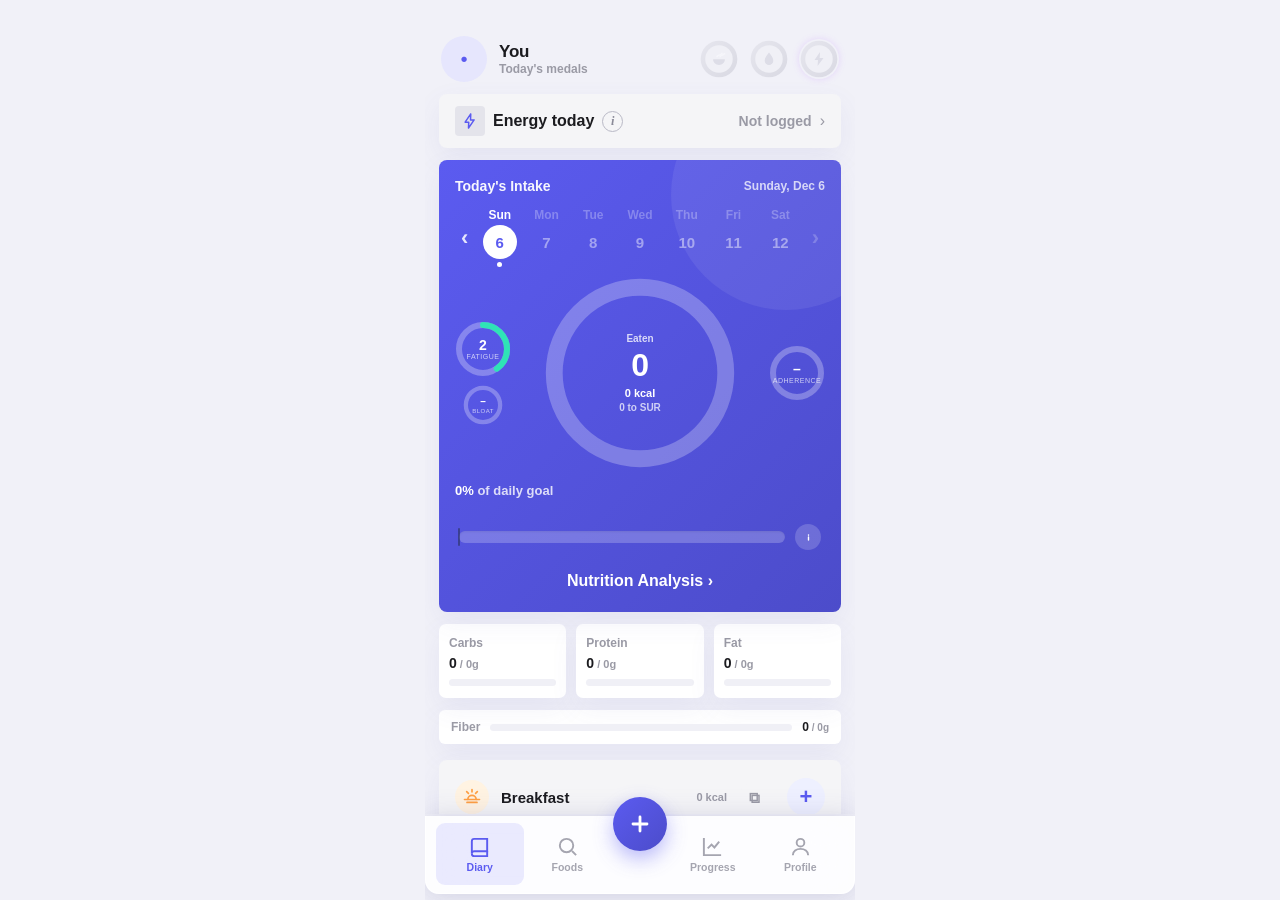
==== commit 40818754: "Add web app manifest manifest.webmanifest gives browsers the app name, short name, colors, standalon" ====
--- a/index.html
+++ b/index.html
@@ -8,6 +8,7 @@
 <meta name="apple-mobile-web-app-status-bar-style" content="default">
 <meta name="apple-mobile-web-app-title" content="Fuel">
 <link rel="apple-touch-icon" href="fuel-heart-icon.png?v=10">
+<link rel="manifest" href="manifest.webmanifest">
 <meta name="theme-color" content="#5b5bf0">
 <title>Fuel — Nutrition Tracker</title>
 <link rel="icon" href="data:image/svg+xml,%3Csvg%20xmlns%3D%27http%3A%2F%2Fwww.w3.org%2F2000%2Fsvg%27%20viewBox%3D%270%200%2064%2064%27%3E%3Crect%20width%3D%2764%27%20height%3D%2764%27%20rx%3D%2714%27%20fill%3D%27white%27%2F%3E%3Cpolygon%20points%3D%278%2C8%2056%2C8%2056%2C17%2029%2C31%2056%2C31%2056%2C40%208%2C40%208%2C31%2035%2C17%208%2C17%27%20fill%3D%27black%27%2F%3E%3Ctext%20x%3D%2732%27%20y%3D%2754%27%20font-family%3D%27Arial%2Csans-serif%27%20font-weight%3D%27900%27%20font-size%3D%278%27%20text-anchor%3D%27middle%27%20fill%3D%27black%27%20textLength%3D%2748%27%20lengthAdjust%3D%27spacingAndGlyphs%27%3ENUTRITION%3C%2Ftext%3E%3C%2Fsvg%3E">
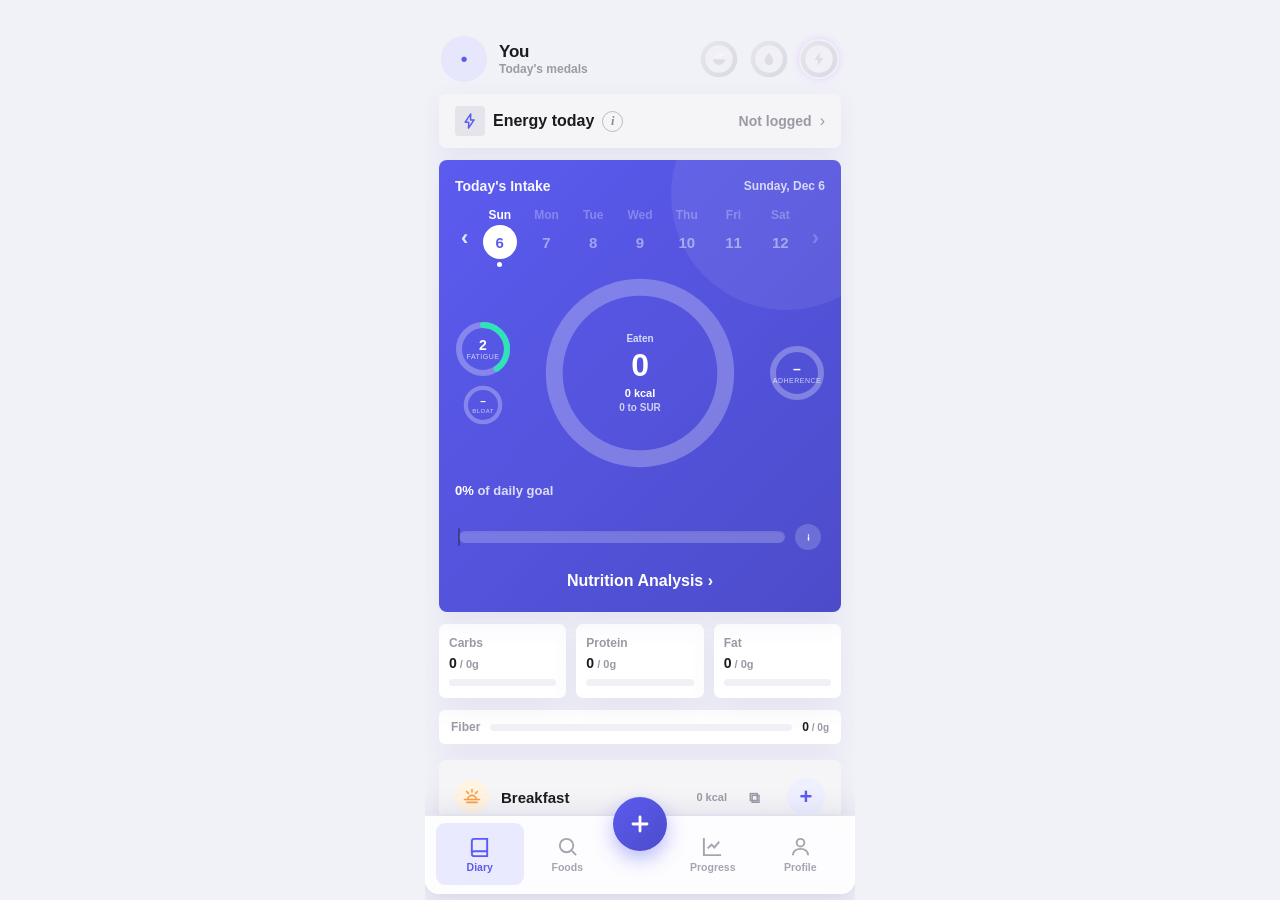
==== commit 2ea5b299: "Speed up full re-renders: only repaint Progress while it is on screen Profiled with ~5 months of syn" ====
--- a/index.html
+++ b/index.html
@@ -8507,7 +8507,10 @@
     tn.parentNode.replaceChild(sp, tn);
   });
 }
-function renderAll(){ renderDiary(); renderFoods(); renderProgress(); renderSettings(); applyProgLayout(); if(curView==="profile") renderProfile(); paintSigned(); }
+/* 2026.11.25-a: Progress is ~3/4 of a full render (17 of 23 ms with 5 months
+   of logs) and showView("progress") already re-renders it on open, so a full
+   render only repaints it while it is the screen being looked at. */
+function renderAll(){ renderDiary(); renderFoods(); if(curView==="progress") renderProgress(); renderSettings(); applyProgLayout(); if(curView==="profile") renderProfile(); paintSigned(); }
 document.querySelectorAll(".tab").forEach(t=>t.onclick=()=>showView(t.dataset.v));
 /* Progress sub-tabs were removed in 2026.09.22-a: Progress is a single view whose
    weight circle opens the full-screen #wtDetail sheet. */
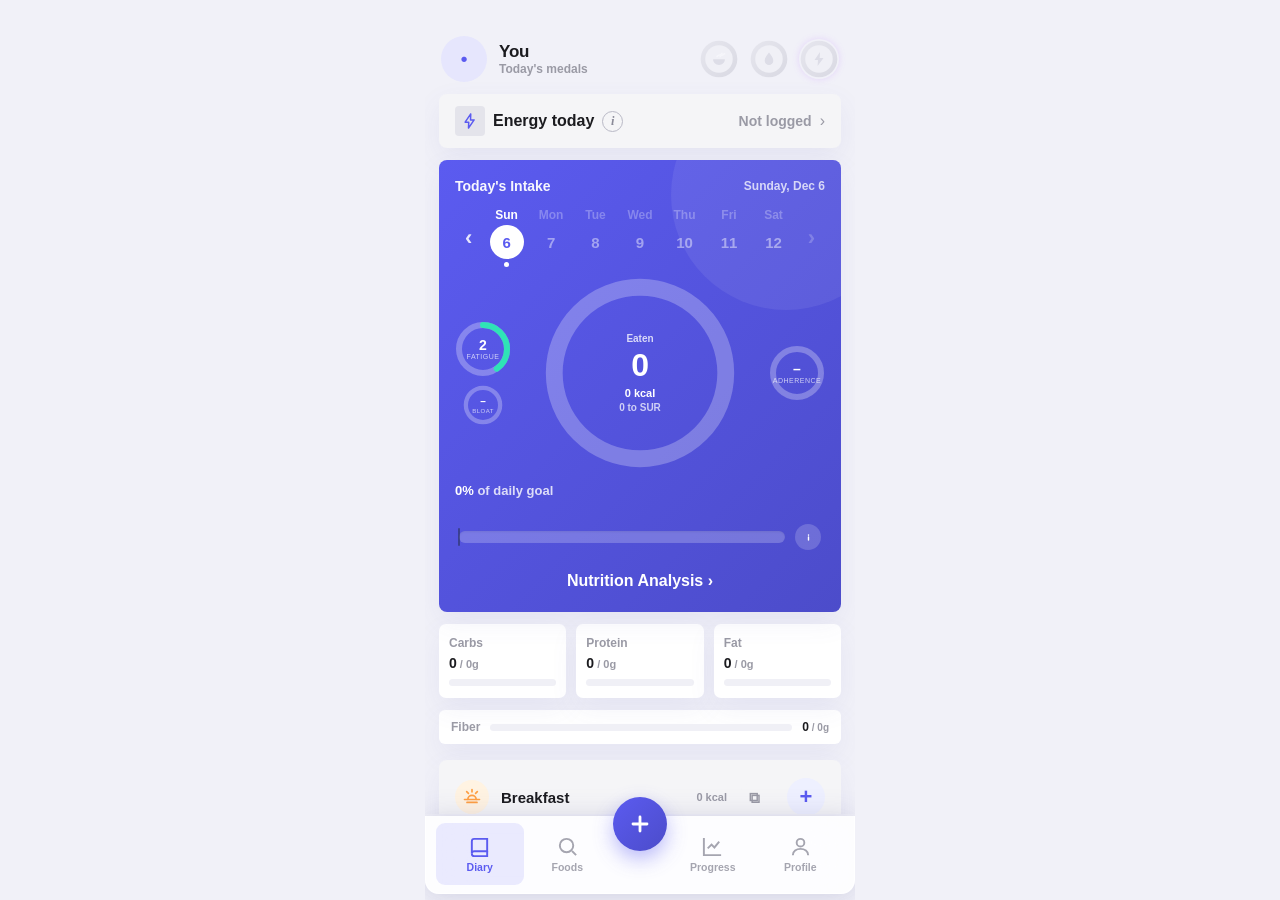
==== commit 879238bc: "Interface fixes: scrolling sheets, navigation, reordering, tap targets (v2026.11.25-b) Found by walk" ====
--- a/index.html
+++ b/index.html
@@ -12,1217 +12,7 @@
 <meta name="theme-color" content="#5b5bf0">
 <title>Fuel — Nutrition Tracker</title>
 <link rel="icon" href="data:image/svg+xml,%3Csvg%20xmlns%3D%27http%3A%2F%2Fwww.w3.org%2F2000%2Fsvg%27%20viewBox%3D%270%200%2064%2064%27%3E%3Crect%20width%3D%2764%27%20height%3D%2764%27%20rx%3D%2714%27%20fill%3D%27white%27%2F%3E%3Cpolygon%20points%3D%278%2C8%2056%2C8%2056%2C17%2029%2C31%2056%2C31%2056%2C40%208%2C40%208%2C31%2035%2C17%208%2C17%27%20fill%3D%27black%27%2F%3E%3Ctext%20x%3D%2732%27%20y%3D%2754%27%20font-family%3D%27Arial%2Csans-serif%27%20font-weight%3D%27900%27%20font-size%3D%278%27%20text-anchor%3D%27middle%27%20fill%3D%27black%27%20textLength%3D%2748%27%20lengthAdjust%3D%27spacingAndGlyphs%27%3ENUTRITION%3C%2Ftext%3E%3C%2Fsvg%3E">
-<style>
-:root{
-  --acc:#5b5bf0; --acc-rgb:91,91,240; --acc-deep:#4a4ad6; --acc-soft:#eceeff;
-  --bg:#ffffff; --card:#f5f5f7; --ink:#1b1b1f; --muted:#9a9aa5; --line:#e9e9ef;
-  --carb:#7e7ef2; --pro:#12cfae; --fat:#fb6f84;
-  --green:#2fbf71; --orange:#ff9f43; --red:#ff5c5c;
-  --radius:8px; --tabbar-h:70px;
-}
-*{box-sizing:border-box; -webkit-tap-highlight-color:transparent;}
-html,body{margin:0; padding:0; height:100%;}
-body{
-  font-family:-apple-system,BlinkMacSystemFont,"SF Pro Text","Segoe UI",Roboto,sans-serif;
-  background:var(--bg); color:var(--ink);
-  height:100%;
-  overflow:hidden; /* 2026.09.22: body never scrolls — each .view owns its scroll, so the tabbar can't detach (iOS 26 fixed-position bug) and sheets can't chain-scroll the background */
-}
-#app{max-width:430px; margin:0 auto; height:100vh; height:100dvh; display:flex; flex-direction:column; overflow:hidden;}
-button{font-family:inherit;}
-.view{display:none; padding:calc(env(safe-area-inset-top, 24px) + 34px) 14px 38px; animation:fade .18s ease; touch-action:pan-y;} /* 2026-10-05: clear the iPhone status-bar/Dynamic Island blur above every view */
-.view.active{display:block; flex:1 1 auto; min-height:0; overflow-y:auto; -webkit-overflow-scrolling:touch; overscroll-behavior:contain;}
-@keyframes fade{from{opacity:0; transform:translateY(4px);} to{opacity:1; transform:none;}}
-.card{background:var(--card); border-radius:var(--radius); padding:16px; margin-bottom:12px;}
-/* top bar: flush with viewport top + safe-area blur to prevent overlapping cards */
-.topbar{position:sticky; top:calc(-1 * (env(safe-area-inset-top, 24px) + 34px)); z-index:20;
-  margin:calc(-1 * (env(safe-area-inset-top, 24px) + 34px)) -14px 14px -14px;
-  padding:calc(env(safe-area-inset-top, 24px) + 12px) 14px 10px 14px;
-  background:rgba(255,255,255,.95);
-  backdrop-filter:blur(16px); -webkit-backdrop-filter:blur(16px);
-  border-bottom:1px solid rgba(0,0,0,.06);
-  display:flex; align-items:center; justify-content:space-between;}
-.topbar .tbtn{background:none; border:none; font-size:26px; line-height:1; color:var(--ink); width:44px; height:36px; display:flex; align-items:center; justify-content:center;}
-.topbar h1{margin:0; font-size:22px; font-weight:800; letter-spacing:-.3px;}
-.topbar .ticons{display:flex; gap:2px;}
-.topbar .ticons button{background:none; border:none; width:42px; height:36px; color:var(--ink); display:flex; align-items:center; justify-content:center;}
-.topbar .ticons svg{width:23px; height:23px;}
-/* 2026-10-05: diary topbar removed per Jay */
-#view-diary .topbar{display:none;}
-/* section titles like "❚ Calories" */
-.secttl{display:flex; align-items:center; gap:8px; font-size:21px; font-weight:800; margin:20px 2px 12px; letter-spacing:-.3px;}
-.secttl::before{content:""; width:5px; height:20px; border-radius:3px; background:var(--acc);}
-.todaypill{background:var(--acc-soft); color:var(--acc); border:none; border-radius:9px; padding:8px 14px; font-weight:800; font-size:13px; white-space:nowrap; display:inline-flex; align-items:center; gap:6px;}
-.todaypill svg{ width:15px; height:15px; flex:none; }
-.weekstrip{display:flex;}
-.wknavrow{display:flex; align-items:center; gap:2px; margin-bottom:2px;}
-.wknavrow .weekstrip{flex:1;}
-.wknav{background:none; border:none; color:var(--muted); font-size:22px; font-weight:700; padding:8px 6px; line-height:1;}
-.wknav:disabled{opacity:.25;}
-.wday{flex:1; background:none; border:none; display:flex; flex-direction:column; align-items:center; gap:3px; padding:6px 2px; border-radius:5px;}
-.wday .wd{font-size:12px; color:var(--muted); font-weight:600;}
-.wday .wn{font-size:15px; font-weight:700; width:34px; height:34px; display:flex; align-items:center; justify-content:center; border-radius:50%; color:var(--ink);}
-.wday.sel .wn{background:var(--acc); color:#fff;}
-.wday.sel .wd{color:var(--acc);}
-.wday.istoday .wn{background:#dcdcfb;}
-.wday:disabled{opacity:.35;}
-.wday .wdot{width:5px; height:5px; border-radius:50%;}
-.wday .wdots{display:flex; gap:4px; align-items:center; justify-content:center;}
-.wday .wdot.log{background:#b9b9f5;}
-.wday .wdot.now{background:#ff9f43;}
-/* 2026.10.08-f: locked-day X overlay on the week strip — two thin diagonal bars on the date number */
-.wday .wn{position:relative;}
-.lk-x{position:absolute; inset:0; pointer-events:none;}
-.lk-x::before,.lk-x::after{content:""; position:absolute; left:50%; top:50%; width:20px; height:2px; border-radius:2px; background:rgba(255,95,95,.95);}
-.lk-x::before{transform:translate(-50%,-50%) rotate(45deg);}
-.lk-x::after{transform:translate(-50%,-50%) rotate(-45deg);}
-/* status bar (added feature) */
-.statusbar{display:flex; align-items:center; gap:10px; padding:14px 4px 4px; cursor:pointer;}
-.sbtrack{position:relative; flex:1; height:12px; border-radius:9px; background:#ececf1; box-shadow:inset 0 1px 2px rgba(20,30,40,.08);}
-.sbfill{position:absolute; left:0; top:0; bottom:0; border-radius:9px; width:0; transition:width .45s ease;}
-.sbmark{position:absolute; top:-3px; bottom:-3px; width:2px; border-radius:2px; background:rgba(28,39,51,.45);}
-.sbinfo{width:26px; height:26px; border-radius:50%; flex:none; display:flex; align-items:center; justify-content:center; background:#ececf1; color:#8a8a96;}
-.sbinfo svg{width:13px; height:13px;}
-.ring{position:relative; flex:none;}
-.ring svg{transform:rotate(-90deg); display:block;}
-.ring .center{position:absolute; inset:0; display:flex; flex-direction:column; align-items:center; justify-content:center; text-align:center;}
-.ring .center .ctitle{font-size:10px; color:var(--muted); font-weight:600;}
-.ring .center b{font-size:32px; font-weight:800; letter-spacing:-.5px; line-height:1.15; font-variant-numeric:tabular-nums;}
-.flagkc{font-size:11px !important; font-weight:800; color:#ef7d12 !important; display:flex; align-items:center; gap:3px;}
-.flagsur{font-size:10px !important; font-weight:700; color:var(--muted) !important; display:flex; align-items:center; gap:3px;}
-.flagsur.on{color:#f27a1a !important;}
-.fico{width:12px; height:12px;}
-.macros{flex:1; min-width:0; display:flex; flex-direction:column; gap:13px;}
-.macrow .mhead{display:flex; justify-content:space-between; align-items:baseline; margin-bottom:6px;}
-.macrow .mhead span{font-size:15px; font-weight:700;}
-.macrow .mhead b{font-size:13px; color:var(--muted); font-weight:600; font-variant-numeric:tabular-nums;}
-.macrow .mhead b i{font-style:normal; color:#c2c2cc;}
-.macrow .mbar{height:11px; border-radius:9px; background:#ececf1; overflow:hidden;}
-.macrow .mbar i{display:block; height:100%; border-radius:9px; width:0; transition:width .4s ease;}
-.analysislink{display:block; margin:10px auto 0; background:none; border:none; color:var(--acc); font-size:16px; font-weight:800; padding:6px 12px;}
-/* search */
-.searchrow{display:flex; gap:10px; margin-bottom:12px;}
-.searchinput{flex:1; background:var(--card); border:none; border-radius:7px; padding:15px 16px; font-size:16px; font-weight:600; color:var(--ink); outline:none;}
-.searchinput::placeholder{color:#a5a5b0;}
-/* meals */
-.mealcard{padding:8px 16px;}
-.mrow{display:flex; align-items:center; gap:12px; padding:13px 0; border-bottom:1px solid var(--line);}
-.mrow:last-child{border-bottom:none;}
-.mrow.noborder{border-bottom:none; padding-bottom:6px;}
-.mico{width:34px; height:34px; border-radius:50%; flex:none; display:flex; align-items:center; justify-content:center;}
-.mico svg{width:20px; height:20px;}
-.mrow .mname{flex:1; font-size:15px; font-weight:700;}
-.mrow .mkcal{font-size:11px; color:var(--muted); font-weight:600; font-variant-numeric:tabular-nums;}
-.madd{width:30px; height:30px; border-radius:50%; border:none; background:var(--acc-soft); color:var(--acc); font-size:20px; line-height:1; font-weight:700; display:flex; align-items:center; justify-content:center;}
-.logrow{display:flex; align-items:center; gap:8px; padding:8px 0 8px 46px; border-bottom:1px solid var(--line); font-size:13px;}
-.logrow .kc{font-weight:700; font-variant-numeric:tabular-nums;}
-.logrow .lthumb{width:40px; height:40px; border-radius:5px; overflow:hidden; flex:none; background:var(--card);}
-.logrow .nm{display:flex; flex-direction:column; align-items:flex-start; justify-content:center; flex:1; min-width:0; overflow:hidden; color:#3a3a42;}
-.logrow .nmt{font-size:13.5px; line-height:1.3; overflow:hidden; display:-webkit-box; -webkit-line-clamp:2; -webkit-box-orient:vertical; max-width:100%;}
-.locpfx{font-weight:800; color:var(--acc);}
-.logrow .nmt .nmsub{color:var(--muted); font-size:11px;}
-.fbadges{display:flex; gap:6px; margin-top:5px;}
-.fb{width:13px; height:13px; border-radius:50%; background:#e4e4ea; flex:none;}
-.fb.b-bulk{background:#22c55e;}
-.fb.b-lean{background:#3b82f6;}
-.fb.b-fiber{background:#f59e0b;}
-.logrow .lthumb img{width:100%; height:100%; object-fit:cover; display:block;}
-.logdel{border:none; background:none; color:#c9c9d2; font-size:18px; width:28px; height:28px;}
-/* water */
-.whint{font-size:12px; color:var(--muted); margin-top:10px;}
-.whead{display:flex; justify-content:space-between; align-items:baseline; margin-bottom:10px;}
-.whead b{font-size:16px;}
-.whead .wlbl{font-size:14px; color:var(--muted); font-weight:600;}
-.wtrack{margin:2px 0 12px;}
-.wfill{background:linear-gradient(90deg,#5aa2ff,#2f6df6);}
-.bottlerow{display:flex; gap:8px; flex-wrap:wrap;}
-.bottle{border:2px solid #d9d9e2; background:#fff; border-radius:6px; padding:8px 14px; display:flex; flex-direction:column; align-items:center; gap:2px; min-width:76px;}
-.bottle b{font-size:15px; color:var(--acc);}
-.bottle span{font-size:11px; color:var(--muted); font-weight:600; max-width:90px; overflow:hidden; text-overflow:ellipsis; white-space:nowrap;}
-.bottle:active{border-color:var(--acc); background:#f2f3ff; transform:scale(.96);}
-.wfoot{display:flex; gap:18px; margin-top:10px;}
-.wlink{border:none; background:none; color:var(--acc); font-weight:700; font-size:13px; padding:4px 0;}
-.botrow{display:flex; align-items:center; gap:10px; padding:10px 2px; border-bottom:1px solid #f0f0f4;}
-.botrow .bnm{flex:1; min-width:0;}
-.botrow .bnm b{display:block; font-size:15px;}
-.botrow .bnm span{font-size:12px; color:var(--muted);}
-.botdel{border:none; background:none; color:#ff5c5c; font-size:20px; width:32px; height:32px; flex:none;}
-.bottle img{width:44px; height:44px; border-radius:5px; object-fit:cover;}
-.botrow .bthumb{width:46px; height:46px; border-radius:5px; object-fit:cover; background:#f2f3f7; flex:none;}
-.bphoto{border:1.5px solid #e3e3ea; background:#fff; border-radius:5px; width:36px; height:36px; flex:none; display:flex; align-items:center; justify-content:center;}
-.bphoto svg{width:18px; height:18px;}
-.bphoto.hasimg{border-color:var(--acc);}
-.botform .bimgprev{width:44px; height:44px; border-radius:5px; object-fit:cover;}
-.botform{display:flex; gap:8px; margin-top:12px; flex-wrap:wrap;}
-.botform input{border:2px solid #e3e3ea; border-radius:5px; padding:9px 10px; font:inherit; font-size:14px;}
-.unitseg{display:flex; border:2px solid #e3e3ea; border-radius:5px; overflow:hidden;}
-.unitseg button{border:none; background:#fff; padding:9px 12px; font:inherit; font-size:14px; font-weight:600; color:var(--muted);}
-.unitseg button.sel{background:var(--acc); color:#fff;}
-/* pull to refresh */
-#ptr{position:fixed; top:0; left:50%; transform:translate(-50%,-64px); z-index:200; width:46px; height:46px; border-radius:50%; background:#fff; box-shadow:0 2px 12px rgba(20,30,60,.18); display:flex; align-items:center; justify-content:center;}
-.ptrspin{width:22px; height:22px; border-radius:50%; border:3px solid #dfe3f5; border-top-color:var(--acc);}
-#ptr.on .ptrspin{animation:ptrspin .7s linear infinite;}
-@keyframes ptrspin{to{transform:rotate(360deg);}}
-.arow{display:flex; align-items:center; justify-content:space-between; gap:12px;}
-.msugg{margin-top:10px; background:#f4f4fa; border-radius:5px; padding:10px 12px;}
-.msrow{display:flex; justify-content:space-between; align-items:center; gap:10px;}
-.msrow b{display:block; font-size:13.5px;}
-.msrow span{display:block; font-size:12px; color:var(--muted); margin-top:2px;}
-/* streaks (2026.10.06-a): one panel, two rows, tappable color-coded circles */
-.streakcard{padding:14px 16px 8px;}
-.streakhead{display:flex;align-items:center;margin-bottom:2px;}
-.shead b{font-size:17px;}
-.streakrow{display:flex;align-items:center;gap:10px;padding:10px 2px 20px 0;border-top:1px solid var(--line);}
-.streaktxt{flex:1;display:flex;flex-direction:column;gap:1px;min-width:0;}
-.streaktxt b{font-size:15.5px;}
-.streakcircle{position:relative;flex:none;width:58px;height:58px;border-radius:50%;cursor:pointer;font-family:inherit;color:var(--ink);
-  background:#fff;border:none;
-  display:flex;align-items:center;justify-content:center;
-  transition:transform .12s ease, background .2s, box-shadow .2s;}
-.streakcircle:active{transform:scale(.93);}
-.streakcircle .scnum{font-size:19px;font-weight:800;line-height:1.05;font-variant-numeric:tabular-nums;}
-.streakcircle .sclbl{font-size:9.5px;font-weight:700;color:var(--muted);}
-.streakcircle.ph-red{background:#fef2f2;box-shadow:0 0 0 5px rgba(239,68,68,.08);}
-.streakcircle.ph-orange{background:#fff7ed;box-shadow:0 0 0 5px rgba(249,115,22,.08);}
-.streakcircle.ph-yellow{background:#fefce8;box-shadow:0 0 0 5px rgba(234,179,8,.10);}
-.streakcircle.ph-green{background:#f0fdf4;box-shadow:0 0 0 5px rgba(34,197,94,.10);}
-/* streak progress ring (2026.10.09-f): SVG ring fills toward 30 days, color lerps through phase colors */
-.scring{position:absolute;inset:0;width:100%;height:100%;transform:rotate(-90deg);pointer-events:none;}
-.sctrack{fill:none;stroke:#e9e9ee;stroke-width:4;}
-.scfill{fill:none;stroke:#d7d7de;stroke-width:4;stroke-linecap:round;transition:stroke-dashoffset .6s ease,stroke .4s ease;}
-.sctext{position:relative;display:flex;flex-direction:column;align-items:center;justify-content:center;}
-/* organ healing satellite (2026.10.09-f): small circle attached lower-right of each streak circle */
-.oh-sat{position:absolute;right:-4px;bottom:-6px;width:26px;height:26px;border-radius:50%;background:#fff;border:1px solid var(--line);box-shadow:0 1px 5px rgba(0,0,0,.16);display:flex;align-items:center;justify-content:center;cursor:pointer;}
-.oh-ring{position:absolute;inset:0;width:100%;height:100%;transform:rotate(-90deg);pointer-events:none;}
-.oh-track{fill:none;stroke:#eeeef2;stroke-width:3.5;}
-.oh-fill{fill:none;stroke:#d7d7de;stroke-width:3.5;stroke-linecap:round;transition:stroke-dashoffset .6s ease,stroke .4s ease;}
-.oh-pct{position:relative;font-size:7px;font-weight:800;font-variant-numeric:tabular-nums;color:var(--ink);line-height:1;}
-.oh-lbl{position:absolute;top:calc(100% + 1px);left:50%;transform:translateX(-50%);font-size:8px;font-weight:700;color:var(--muted);pointer-events:none;white-space:nowrap;line-height:1;}
-.slipline{display:flex;align-items:center;justify-content:space-between;gap:10px;padding:10px 2px;border-bottom:1px solid var(--line);}
-.slipline:last-child{border-bottom:none;}
-.slipline b{font-size:15px;}
-.slipbtn{border:1.5px solid #fca5a5;background:#fef2f2;color:#b91c1c;border-radius:6px;padding:7px 14px;
-  font-size:13px;font-weight:700;cursor:pointer;font-family:inherit;}
-.slipbtn:active{transform:scale(.96);}
-.streakttl{display:flex;align-items:center;gap:6px;}
-.ginfo.sm{width:17px;height:17px;font-size:10.5px;border-width:1.4px;}
-.phaselbl{font-size:12px;font-weight:700;line-height:1.3;}
-.phrow{display:flex;gap:10px;align-items:flex-start;}
-.pdot{flex:none;width:12px;height:12px;border-radius:50%;margin-top:3px;}
-.phrow b{display:block;font-size:14px;}
-.phrow span{display:block;font-size:13px;color:var(--muted);margin-top:1px;line-height:1.45;}
-/* quit tracker (2026.10.09-f) */
-.qt-open{margin-left:auto;background:none;border:none;color:#5b5bf0;font-size:13.5px;font-weight:800;cursor:pointer;padding:6px 2px;font-family:inherit;}
-.qt-open:active{opacity:.6;}
-.qt-tracker{margin-bottom:14px;}
-.qt-head{display:flex;align-items:flex-end;gap:8px;}
-.qt-title{font-size:17px;font-weight:800;letter-spacing:-.2px;}
-.qt-day{margin-left:auto;text-align:right;}
-.qt-daynum{font-size:36px;font-weight:800;line-height:1;font-variant-numeric:tabular-nums;}
-.qt-daylbl{font-size:10.5px;font-weight:800;color:var(--muted);letter-spacing:.6px;}
-.qt-sub{font-size:12.5px;color:var(--muted);margin:3px 0 2px;}
-.qt-tl{display:flex;gap:3px;margin:12px 0 2px;}
-.qt-seg{height:32px;border-radius:4px;cursor:pointer;border:2px solid transparent;padding:0;min-width:0;font-family:inherit;}
-.qt-seg.qt-cur{border-color:currentColor;animation:qtpulse 1.8s ease-in-out infinite;}
-@keyframes qtpulse{0%,100%{box-shadow:0 0 0 0 rgba(0,0,0,0);}50%{box-shadow:0 0 0 5px rgba(0,0,0,.10);}}
-.qt-seg.qt-sel{outline:2.5px solid var(--ink);outline-offset:1px;}
-.qt-seglbls{display:flex;gap:3px;margin-bottom:2px;}
-.qt-seglbl{font-size:9px;font-weight:800;color:var(--muted);text-align:center;overflow:hidden;text-overflow:ellipsis;white-space:nowrap;text-transform:uppercase;letter-spacing:.2px;}
-.qt-mtrack{position:relative;height:16px;margin:0 4px;}
-.qt-mtrack:before{content:"";position:absolute;left:0;right:0;top:7px;height:2px;background:var(--line);border-radius:2px;}
-.qt-mdot{position:absolute;top:3px;width:10px;height:10px;border-radius:50%;background:#fff;border:2px solid #c7c7cc;transform:translateX(-50%);}
-.qt-mdot.done{background:#16a34a;border-color:#16a34a;}
-.qt-card{border-top:4px solid #ccc;}
-.qt-phname{font-size:16px;font-weight:800;display:flex;align-items:baseline;gap:8px;flex-wrap:wrap;}
-.qt-phrange{font-size:12px;font-weight:700;color:var(--muted);}
-.qt-phsec{margin-top:10px;}
-.qt-phsec>b{font-size:11.5px;font-weight:800;text-transform:uppercase;letter-spacing:.5px;color:var(--muted);}
-.qt-phsec p{margin:4px 0 0;font-size:13.5px;line-height:1.5;}
-.qt-phsec ul{margin:4px 0 0;padding-left:18px;font-size:13.5px;line-height:1.5;}
-.qt-phsec li{margin:2px 0;}
-.qt-danger{margin-top:12px;background:#fef2f2;border:1px solid #fecaca;border-radius:5px;padding:10px 12px;font-size:13px;line-height:1.5;color:#7f1d1d;}
-.qt-danger b{display:block;margin-bottom:2px;}
-.qt-mrow{display:flex;align-items:center;gap:10px;padding:7px 0;border-top:1px solid var(--line);font-size:13px;}
-.qt-mrow:first-of-type{border-top:none;}
-.qt-mdot2{flex:none;width:10px;height:10px;border-radius:50%;background:#fff;border:2px solid #c7c7cc;}
-.qt-mdot2.done{background:#16a34a;border-color:#16a34a;}
-.qt-mwhen{margin-left:auto;font-size:11.5px;font-weight:700;color:var(--muted);white-space:nowrap;}
-.qt-editrow{display:flex;gap:8px;align-items:center;flex-wrap:wrap;}
-.qt-editrow input{font-family:inherit;font-size:14px;padding:9px 10px;border:1.5px solid var(--line);border-radius:5px;background:#fff;color:var(--ink);}
-.qt-save{font-family:inherit;font-size:14px;font-weight:800;color:#fff;background:#5b5bf0;border:none;border-radius:5px;padding:10px 16px;cursor:pointer;}
-.qt-save:active{transform:scale(.96);}
-.qt-reset{background:none;border:none;color:var(--muted);font-size:12.5px;font-weight:700;cursor:pointer;padding:10px 0 0;font-family:inherit;text-decoration:underline;}
-.qt-start{font-family:inherit;font-size:15px;font-weight:800;color:#fff;background:#14b8a6;border:none;border-radius:5px;padding:12px 18px;cursor:pointer;}
-.qt-start:active{transform:scale(.98);}
-/* streak date picker (2026.10.06-c) */
-.calhead{display:flex;align-items:center;justify-content:space-between;margin:2px 2px 8px;}
-.calhead b{font-size:16.5px;}
-.skcalnav{width:38px;height:38px;border-radius:5px;border:1.5px solid var(--line);background:#fff;font-size:22px;color:var(--ink);cursor:pointer;font-family:inherit;line-height:1;}
-.skcalnav.dis{opacity:.25;pointer-events:none;}
-.skcalnav:active{transform:scale(.94);}
-.skcalgrid{display:grid;grid-template-columns:repeat(7,1fr);gap:4px;}
-.calwd{text-align:center;font-size:11.5px;font-weight:800;color:var(--muted);padding:4px 0;}
-.calday{aspect-ratio:1;border:none;background:none;font-size:14.5px;font-weight:600;color:var(--ink);cursor:pointer;font-family:inherit;display:flex;align-items:center;justify-content:center;min-height:38px;border-radius:50%;padding:0;}
-.calday.today{box-shadow:inset 0 0 0 1.5px var(--acc);}
-.calday.sel{background:var(--acc);color:#fff;font-weight:800;}
-.calday.dis{opacity:.25;}
-span.calday{cursor:default;}
-.calfoot{display:flex;gap:10px;margin-top:14px;}
-.calbtn{flex:1;border:none;border-radius:7px;padding:13px;font-size:15.5px;font-weight:800;cursor:pointer;font-family:inherit;background:var(--acc);color:#fff;}
-.calbtn.ghost{background:var(--acc-soft);color:var(--acc-deep);}
-.calbtn:active{transform:scale(.97);}
-/* collapsible goal sections */
-.ghead{display:flex; align-items:center; gap:8px; font-size:21px; font-weight:800; margin:20px 2px 12px; letter-spacing:-.3px; cursor:pointer; user-select:none;}
-.ghead::before{content:""; width:5px; height:20px; border-radius:3px; background:var(--acc); flex:none;}
-.ghead .gchev{margin-left:auto; color:var(--muted); font-size:22px; font-weight:400; transition:transform .18s;}
-.gsec.closed .gbody{display:none;}
-.gsec.closed .gchev{transform:rotate(90deg);}
-.ghead .gval{margin-left:auto; font-size:13px; color:var(--muted); font-weight:700;}
-.ghead .gchev{margin-left:10px;}
-.ginfo{flex:none; width:21px; height:21px; border-radius:50%; border:1.6px solid #b9b9c6; color:#8a8a98;
-  font-size:12.5px; font-weight:800; font-style:italic; background:none; display:flex; align-items:center;
-  justify-content:center; cursor:pointer; line-height:1; padding:0; font-family:Georgia, serif;}
-.ginfo:active{background:#f0f0f5;}
-.topbar h1{display:inline-flex; align-items:center; gap:8px;}
-/* information index (2026.09.24): categorized info entries in Settings */
-.icatrow{display:flex; gap:8px; flex-wrap:wrap; margin-bottom:4px;}
-.icat{border:1.5px solid var(--line); background:none; border-radius:7px; padding:7px 13px;
-  font-size:13px; font-weight:700; color:var(--muted); cursor:pointer;}
-.icat.sel{background:var(--ink); border-color:var(--ink); color:#fff;}
-.irow2{display:flex; align-items:center; justify-content:space-between; width:100%;
-  background:none; border:none; padding:12px 2px; font-size:15px; font-weight:600; color:var(--ink);
-  cursor:pointer; border-bottom:1px solid var(--line); text-align:left;}
-.irow2:last-child{border-bottom:none;}
-.irow2 .chev2{color:var(--muted);}
-.infttl{font-size:17px; font-weight:800; padding:18px 18px 6px;}
-.infbody{padding:2px 18px 24px; font-size:14.5px; line-height:1.65; color:#3a3a42;}
-.infbody b{color:var(--ink);}
-.infbody .irow{margin-bottom:10px;}
-/* progress insights: tappable rows, theme-matched (no new colors) */
-.insrow{display:block; width:100%; text-align:left; background:none; border:0; border-top:1px solid #f0f0f6; padding:10px 2px; cursor:pointer;}
-.insrow:first-child{border-top:0;}
-.insrow b{display:block; font-size:14.5px; color:var(--ink);}
-.insrow span{display:block; font-size:12.5px; color:var(--muted); margin-top:3px; line-height:1.5;}
-.insrow .insconf{display:inline-block; font-size:10px; font-weight:700; letter-spacing:.4px; text-transform:uppercase; color:var(--acc-deep); margin-left:6px; vertical-align:1px;}
-/* profile strip + medals */
-.pstrip{display:flex; align-items:center; gap:12px; padding:2px 2px 12px;}
-
-.pavatar{width:46px; height:46px; border-radius:50%; object-fit:cover; flex:none; background:var(--acc-soft); color:var(--acc);
-  display:flex; align-items:center; justify-content:center; font-weight:800; font-size:19px; border:none; cursor:pointer; overflow:hidden; padding:0;}
-.pavatar img{width:100%; height:100%; object-fit:cover; display:block;}
-.pmeta{flex:1; min-width:0;}
-.pname{font-size:17px; font-weight:800; letter-spacing:-.2px;}
-.psub{font-size:12px; color:var(--muted); font-weight:600;}
-/* medal collection system (2026.09.24): circular badges, rarity glints */
-.medals{display:flex; gap:10px; align-items:center;}
-.medal{width:40px; height:40px; border:none; background:none; padding:0; cursor:pointer; position:relative; transition:transform .15s; border-radius:50%; flex:none;}
-.medal:active{transform:scale(1.12);}
-.mbadge{display:block; position:relative; overflow:hidden; border-radius:50%; width:100%; height:100%;}
-.mbadge svg{width:100%; height:100%; display:block;}
-.medal.dim{opacity:.42;}
-.medal .mx{position:absolute; right:-6px; bottom:-6px; background:#111827; color:#fff; font-size:10px; font-weight:800; border-radius:4px; padding:1px 5px; z-index:2;}
-/* rarity glints: uncommon pulses, rare sweeps slow, epic sweeps fast + glow, legendary spins a conic ring */
-.medal.g-uncommon .mbadge{animation:mpulse 3.2s ease-in-out infinite;}
-@keyframes mpulse{0%,100%{box-shadow:0 0 0 rgba(52,211,153,0);}50%{box-shadow:0 0 9px rgba(52,211,153,.85);}}
-.medal.g-rare .mbadge::after,.medal.g-epic .mbadge::after,.medal.g-legendary .mbadge::after{content:""; position:absolute; top:-15%; bottom:-15%; left:-70%; width:45%;
-  background:linear-gradient(100deg, rgba(255,255,255,0), rgba(255,255,255,.85), rgba(255,255,255,0));
-  transform:skewX(-18deg); animation:glintSweep 6s ease-in-out infinite; pointer-events:none;}
-.medal.g-epic .mbadge::after{animation-duration:3.4s;}
-.medal.g-epic .mbadge{box-shadow:0 0 7px rgba(192,132,252,.65);}
-.medal.g-legendary::before{content:""; position:absolute; inset:-4px; border-radius:50%;
-  background:conic-gradient(from 0deg,#fbbf24,#f59e0b,#f43f5e,#fbbf24);
-  -webkit-mask:radial-gradient(farthest-side, transparent calc(100% - 4px), #000 calc(100% - 3px));
-  mask:radial-gradient(farthest-side, transparent calc(100% - 4px), #000 calc(100% - 3px));
-  animation:mspin 4s linear infinite; pointer-events:none;}
-.medal.g-legendary .mbadge::after{animation-duration:2.8s;}
-@keyframes mspin{to{transform:rotate(360deg);}}
-@keyframes glintSweep{0%{left:-70%;}28%{left:135%;}100%{left:135%;}}
-/* big fanfare pop (repurposed totem) */
-#totemWrap{position:fixed; inset:0; z-index:200; display:flex; align-items:center; justify-content:center; pointer-events:none; opacity:0;}
-#totemWrap.show{animation:totemLife 1.9s ease forwards;}
-#totemWrap .toteminner{display:flex; flex-direction:column; align-items:center; gap:12px;}
-#totemWrap.show .toteminner{animation:totemPop 1.9s cubic-bezier(.2,1.35,.32,1) forwards;}
-#totemWrap .totemflash{position:absolute; inset:0; background:radial-gradient(circle at 50% 46%, rgba(255,255,255,.9), rgba(255,255,255,0) 62%);}
-.totemmedal{width:min(48vw,210px); height:min(48vw,210px); position:relative;
-  box-shadow:0 0 26px rgba(255,255,255,.95), 0 10px 34px rgba(0,0,0,.28); border-radius:50%;}
-.totemmedal .mbadge{overflow:visible;}
-.totemmedal.g-legendary::before{content:""; position:absolute; inset:-14px; border-radius:50%;
-  background:conic-gradient(from 0deg,#fbbf24,#f59e0b,#f43f5e,#fbbf24); filter:blur(10px); opacity:.8; animation:mspin 3s linear infinite;}
-.totemmedalname{font-size:24px; font-weight:900; letter-spacing:3px; text-shadow:0 0 16px #fff, 0 2px 10px rgba(0,0,0,.4);}
-.totemrar{font-size:13px; font-weight:800; letter-spacing:2px; color:#fff; text-shadow:0 1px 8px rgba(0,0,0,.5);}
-@keyframes totemPop{0%{transform:scale(.12) rotate(-10deg); opacity:0;}16%{transform:scale(1.14) rotate(2.5deg); opacity:1;}30%{transform:scale(1) rotate(0);}70%{transform:scale(1); opacity:1;}100%{transform:scale(1.5); opacity:0;}}
-@keyframes totemLife{0%{opacity:0;}10%{opacity:1;}70%{opacity:1;}100%{opacity:0;}}
-/* merge fly-to-center clones */
-.mergemedal{position:fixed; z-index:210; width:40px; height:40px; pointer-events:none;
-  transition:transform .8s cubic-bezier(.45,.05,.3,1), opacity .35s ease .7s;}
-/* daily sheet rows */
-.mrow{display:flex; gap:12px; align-items:center; padding:10px 0; border-bottom:1px solid var(--line);}
-.mrow .medal{width:52px; height:52px;}
-.mmeta{flex:1; min-width:0;}
-.mmeta b{display:block; font-size:14px;}
-.mmeta i{display:block; font-style:normal; font-size:11px; font-weight:800; margin:2px 0;}
-.mmeta span{font-size:12px; color:var(--muted); display:block;}
-.mprog{display:flex; align-items:center; gap:8px; margin-top:6px;}
-.mprogbar{flex:1; height:6px; border-radius:3px; background:#e8eaf0; overflow:hidden;}
-.mprogbar i{display:block; height:100%; background:linear-gradient(90deg,var(--acc),#7c3aed); border-radius:3px;}
-.mprog span{font-size:11px; color:var(--muted); font-weight:700;}
-.mcheck{font-size:20px; color:#059669; font-weight:900; width:24px; text-align:center;}
-.mhero{display:flex; gap:14px; align-items:center; margin-bottom:8px;}
-.medal.big{width:84px; height:84px;}
-.mcasebtn{display:block; width:100%; margin-top:12px; padding:12px; border:none; border-radius:6px;
-  background:linear-gradient(135deg,var(--acc),#7c3aed); color:#fff; font-size:14px; font-weight:800; cursor:pointer;}
-/* medal case */
-.casebar{display:flex; align-items:center; gap:8px; font-size:13px; color:var(--muted); margin-bottom:10px; flex-wrap:wrap;}
-.casebar b{color:var(--ink); font-size:16px;}
-.rdot{font-size:11px; font-weight:800; padding:2px 8px; border-radius:5px; background:#eef0f4;}
-.r-common{color:#6b7280;} .r-uncommon{color:#059669;} .r-rare{color:#2563eb;} .r-epic{color:#7c3aed;} .r-legendary{color:#d97706;}
-.casegrid{display:grid; grid-template-columns:repeat(6,1fr); gap:10px;}
-.casegrid .medal{width:100%; height:auto; aspect-ratio:1;}
-#pMedals{margin-right:0;}
-#pMedals .medal[data-crown]{margin-right:24px;}
-.prow{display:flex; align-items:center; gap:14px;}
-.prow .pmeta{flex:1;}
-/* adherence wheel + progress photos (Settings profile) */
-.scorewheel{position:relative; width:68px; height:68px; background:none; border:none; padding:0; cursor:pointer; flex:none;}
-.scorewheel svg{width:68px; height:68px; display:block;}
-.scorewheel .swnum{position:absolute; inset:0; display:flex; flex-direction:column; align-items:center; justify-content:center; gap:1px;}
-.scorewheel .swnum b{font-size:17px; color:var(--ink); font-weight:800; line-height:1;}
-.scorewheel .swnum i{font-style:normal; font-size:8px; color:var(--muted); text-transform:uppercase; letter-spacing:.5px;}
-#bloatFill{display:block; height:100%; width:0; border-radius:9px; transition:width .4s;}
-.photostrip{display:flex; gap:10px; overflow-x:auto; padding:2px 2px 8px; -webkit-overflow-scrolling:touch;}
-.photoadd{flex:none; width:76px; height:98px; border-radius:6px; border:1.5px dashed var(--line); background:none; color:var(--muted); font-size:26px; font-weight:600; cursor:pointer;}
-.phototile{position:relative; flex:none; width:76px; height:98px; border-radius:6px; overflow:hidden; background:var(--card); border:1px solid var(--line); padding:0; cursor:pointer;}
-.phototile img{width:100%; height:100%; object-fit:cover; display:block;}
-.phototile .pdate{position:absolute; left:0; right:0; bottom:0; font-size:10px; font-weight:600; color:#fff; background:linear-gradient(transparent,rgba(0,0,0,.7)); padding:12px 4px 5px; text-align:center;}
-.lightbox{position:fixed; inset:0; z-index:80; display:none; background:rgba(8,10,16,.95);}
-.lightbox.open{display:block;}
-.lightbox img{position:absolute; inset:0; margin:auto; max-width:100%; max-height:100%; object-fit:contain;}
-.lbx{position:absolute; top:14px; right:14px; z-index:2; width:40px; height:40px; border-radius:50%; border:none; background:rgba(255,255,255,.14); color:#fff; font-size:17px; cursor:pointer;}
-.lbnav{position:absolute; top:50%; transform:translateY(-50%); z-index:2; width:44px; height:64px; border:none; background:none; color:#fff; font-size:38px; cursor:pointer; opacity:.85;}
-#photoPrev{left:2px;} #photoNext{right:2px;}
-.lbbot{position:absolute; left:0; right:0; bottom:0; z-index:2; display:flex; justify-content:space-between; align-items:center; padding:18px 20px calc(18px + env(safe-area-inset-bottom)); color:#fff; font-size:14px; font-weight:600;}
-#photoDel{border:1px solid rgba(255,255,255,.4); background:rgba(255,80,80,.25); color:#ffb3b3; border-radius:9px; padding:8px 16px; font-size:13px; font-weight:700; cursor:pointer;}
-.mcopy{width:30px; height:30px; border-radius:50%; border:none; background:var(--card); color:var(--muted); font-size:15px; line-height:1; font-weight:700; display:flex; align-items:center; justify-content:center; margin-right:6px; cursor:pointer;}
-.copyrow{display:flex; align-items:center; gap:12px; width:100%; padding:12px 4px; border:none; border-bottom:1px solid var(--line); background:none; text-align:left; font-size:14px; cursor:pointer;}
-.copyrow:last-child{border-bottom:none;}
-.copyrow .cd{font-weight:700; color:var(--ink);}
-.copyrow .cs{color:var(--muted); font-size:12.5px;}
-.copyrow .ck{margin-left:auto; font-weight:700; color:var(--ink); white-space:nowrap;}
-.sname{width:100%; border:none; background:var(--card); border-radius:5px; padding:12px 14px; font-size:16px; font-weight:700; color:var(--ink); outline:none; font-family:inherit;}
-/* add-food: reference-style rows */
-.arow2{display:flex; align-items:center; gap:8px; padding:12px 2px; border-bottom:1px solid var(--line); cursor:pointer;}
-.athumb{width:56px; height:56px; border-radius:7px; background:var(--card2); flex:none; display:flex; align-items:center; justify-content:center; overflow:hidden; font-size:26px; color:var(--muted);}
-.athumb img{width:100%; height:100%; object-fit:cover;}
-.anm{flex:1; min-width:0;}
-.anm b{display:-webkit-box; font-size:15.5px; letter-spacing:-.2px; line-height:1.25; -webkit-line-clamp:2; -webkit-box-orient:vertical; overflow:hidden;}
-.anm>span{display:block; font-size:12.5px; color:var(--muted); white-space:nowrap; overflow:hidden; text-overflow:ellipsis; margin-top:2px;}
-.aplus{width:36px; height:36px; border-radius:5px; border:none; background:var(--card2); color:var(--acc); font-size:22px; line-height:1; font-weight:600; flex:none; display:flex; align-items:center; justify-content:center;}
-.aplus:active{transform:scale(.93);}
-/* tray bar */
-#trayBar{flex:none; display:flex; align-items:center; justify-content:space-between; gap:12px; background:#fff; padding:12px 18px calc(10px + env(safe-area-inset-bottom)); border-top:1px solid var(--line);}
-.trayinfo{display:flex; align-items:center; gap:10px; font-size:17px;}
-.trayico{position:relative; font-size:26px;}
-.trayico b{position:absolute; top:-8px; right:-10px; background:#e5484d; color:#fff; font-size:11px; min-width:20px; height:20px; border-radius:5px; display:flex; align-items:center; justify-content:center; padding:0 5px;}
-.trayadd{flex:1; max-width:280px; background:#4a6cf7; color:#fff; border:none; border-radius:7px; padding:15px; font-size:17px; font-weight:800;}
-.trayadd:disabled{background:#dcdce4;}
-/* detail view */
-.dtop{display:flex; align-items:center; gap:14px; margin:6px 0 14px;}
-.dthumb{width:72px; height:72px; border-radius:8px; background:var(--card2); flex:none; display:flex; align-items:center; justify-content:center; overflow:hidden; font-size:32px; color:var(--muted);}
-.dthumb img{width:100%; height:100%; object-fit:cover;}
-.dtop b{display:block; font-size:19px; letter-spacing:-.3px;}
-.dtop span{font-size:14px; color:var(--muted);}
-.dlabel{font-size:16px; font-weight:800; margin-bottom:10px;}
-.dbig{display:flex; align-items:center; justify-content:center; gap:10px; margin:6px 0 2px;}
-.dbig input{width:120px; text-align:center; font-size:44px; font-weight:800; border:none; border-bottom:2px solid var(--acc); background:none; color:var(--ink); padding:2px 0;}
-.dbig input:focus{outline:none;}
-.dstep{width:46px; height:46px; border-radius:9px; border:none; background:var(--card2); color:var(--acc); font-size:26px; font-weight:700; line-height:1; flex:none; display:flex; align-items:center; justify-content:center;}
-.dstep:active{transform:scale(.92);}
-.dmacros{text-align:center; font-size:13px; color:var(--muted); font-weight:700; margin:-4px 0 10px;}
-#toast{position:fixed; left:16px; right:16px; bottom:calc(20px + env(safe-area-inset-bottom)); z-index:200; background:#1c1c1e; color:#fff; border-radius:6px; padding:13px 16px; display:flex; align-items:center; justify-content:space-between; gap:12px; font-size:14px; font-weight:600; box-shadow:0 8px 30px rgba(0,0,0,.3);}
-#toast button{background:none; border:none; color:#b79cff; font-weight:800; font-size:14px; padding:4px 2px;}
-.dbig .du{font-size:17px; color:var(--acc); font-weight:700;}
-.dkcal{text-align:center; font-size:14px; color:var(--muted); margin-bottom:10px;}
-.dcost{text-align:center; font-size:13px; color:var(--muted); font-weight:600; margin:-6px 0 10px;}
-#dUnits{display:flex; gap:8px; justify-content:center; flex-wrap:wrap;}
-.micons{display:flex; gap:8px; justify-content:space-between;}
-.micon{flex:1; border:none; background:var(--card2); border-radius:7px; padding:10px 4px; font-size:20px; display:flex; flex-direction:column; align-items:center; gap:4px; color:var(--ink);}
-.micon span{font-size:11px; font-weight:700; color:var(--muted);}
-.micon.sel{background:var(--acc-soft);}
-.micon.sel span{color:var(--acc);}
-.micon svg{width:24px; height:24px;}
-.athumb svg{width:30px; height:30px;}
-.dthumb svg{width:38px; height:38px;}
-.trayico svg{width:26px; height:26px; display:block;}
-/* analysis nutrient rows tappable */
-.nrow{cursor:pointer;}
-/* nutrient target sheet */
-.nkv{display:flex; justify-content:space-between; align-items:center; padding:10px 2px; font-size:15px;}
-.nkv b{font-size:16px;}
-/* analysis */
-.arow{display:flex; align-items:center; gap:14px;}
-.atable{width:100%; border-collapse:collapse; margin-top:14px;}
-.atable th{font-size:14px; color:var(--muted); font-weight:700; text-align:right; padding:10px 4px; border-bottom:1px solid var(--line);}
-.atable th:first-child{text-align:left;}
-.atable td{padding:13px 4px; border-bottom:1px solid var(--line); font-size:15px; font-weight:600; text-align:right; font-variant-numeric:tabular-nums;}
-.atable td:first-child{text-align:left;}
-.atable tr:last-child td{border-bottom:none;}
-.mdot{display:inline-block; width:11px; height:11px; border-radius:3px; margin-right:10px; vertical-align:baseline;}
-/* foods */
-.segtabs{display:flex; gap:26px; padding:4px 4px 0; border-bottom:1px solid var(--line); margin-bottom:6px;}
-.segtab{background:none; border:none; font-size:16px; font-weight:700; color:var(--muted); padding:10px 2px; position:relative;}
-.segtab.sel{color:var(--ink);}
-.segtab.sel::after{content:""; position:absolute; left:0; right:0; bottom:-1px; height:3px; border-radius:3px; background:var(--acc);}
-.diy{display:inline-block; background:var(--acc-soft); color:var(--acc); font-size:9px; font-weight:800; border-radius:4px; padding:1px 5px; margin-right:5px; vertical-align:2px;}
-.verfd{display:inline-block; background:#e8f7ee; color:#1d7a3a; font-size:9px; font-weight:800; border-radius:4px; padding:1px 5px; margin-right:5px; vertical-align:2px;}
-/* energy check-in dots */
-.energydots{display:flex; gap:10px; margin-top:10px;}
-.edot{width:44px; height:44px; border-radius:50%; border:2px solid var(--line); background:#fff; font-weight:800; font-size:15px; color:var(--muted);}
-.edot.on{border-color:var(--acc); background:var(--acc-soft); color:var(--acc);}
-.fhead{display:flex; align-items:center; justify-content:space-between; margin:10px 2px 4px;}
-.fhead .flabel{font-size:14px; color:var(--muted); font-weight:600;}
-/* goals */
-.goalbig{text-align:center; padding:22px 16px 18px;}
-.goalbig .glabel{font-size:15px; font-weight:700;}
-.goalbig .gnum{font-size:52px; font-weight:800; letter-spacing:-1px; line-height:1.2; font-variant-numeric:tabular-nums;}
-.goalbig .gnum small{font-size:18px; font-weight:600; color:var(--muted);}
-.goalbig .gsub{font-size:13px; color:var(--muted); margin-top:6px;}
-/* 2026.10.21-d: the calorie panel wears the app theme (accent the user picked
-   in Settings). Text/chips flip to white-on-accent; the selected gain-rate
-   chip inverts to a white pill. */
-.goalbig{background:linear-gradient(150deg,var(--acc),var(--acc-deep)); color:#fff; border:none;}
-.goalbig .glabel{color:#fff;}
-.goalbig .gnum small{color:rgba(255,255,255,.75);}
-.goalbig .flabel{color:rgba(255,255,255,.85);}
-.goalbig .chip{background:rgba(255,255,255,.14); color:#fff; border-color:rgba(255,255,255,.28);}
-.goalbig .chip.sel{background:#fff; color:var(--acc-deep); border-color:#fff;}
-input[type=range]{-webkit-appearance:none; appearance:none; width:100%; height:8px; border-radius:9px; background:linear-gradient(90deg,#ff9f43,#ffd23d); outline:none; margin:14px 0 6px;}
-input[type=range]::-webkit-slider-thumb{-webkit-appearance:none; width:26px; height:26px; border-radius:50%; background:#fff; border:3px solid #ff9f43; box-shadow:0 2px 6px rgba(0,0,0,.18);}
-input[type=range]::-moz-range-thumb{width:22px; height:22px; border-radius:50%; background:#fff; border:3px solid #ff9f43;}
-.rangelabels{display:flex; justify-content:space-between; font-size:13px; color:var(--muted); font-weight:600; font-variant-numeric:tabular-nums;}
-.rangenote{font-size:12px; color:var(--muted); margin-top:8px;}
-.linkbtn{background:none; border:none; padding:0; color:var(--acc); font:inherit; font-weight:700; cursor:pointer; text-decoration:underline;}
-.macro3{display:grid; grid-template-columns:1fr 1fr 1fr; gap:10px; margin-bottom:12px;}
-.mslider{width:100%;margin:8px 0 2px;accent-color:var(--acc);}
-.daycost{text-align:center; font-size:12.5px; color:var(--muted); font-weight:600; margin:-2px 0 10px;}
-.m3{border-radius:7px; padding:14px 8px; text-align:center;}
-.m3.c{background:rgba(126,126,242,.13);} .m3.p{background:rgba(18,207,174,.13);} .m3.f{background:rgba(251,111,132,.13);}
-.m3 .mn{font-size:13px; font-weight:700;}
-.m3 .mp{font-size:22px; font-weight:800; margin:6px 0 2px; font-variant-numeric:tabular-nums;}
-.m3 .mg{font-size:13px; color:var(--muted); font-weight:600; display:flex; align-items:center; justify-content:center; gap:2px;}
-.m3 .mkcal{font-size:11px; color:#9aa3ad; margin-top:4px; font-variant-numeric:tabular-nums; min-height:14px;}
-.m3 .mg input{width:52px; border:none; background:transparent; font-size:14px; font-weight:800; color:var(--ink); text-align:right; outline:none; font-family:inherit;}
-.segbar{display:flex; height:26px; border-radius:9px; overflow:hidden; position:relative; margin:2px 0 12px;}
-.segbar i{display:block; height:100%; position:relative;}
-.segbar i::after{content:""; position:absolute; right:-7px; top:3px; width:14px; height:20px; border-radius:4px; background:#fff; box-shadow:0 1px 4px rgba(0,0,0,.2);}
-.segbar i:last-child::after{display:none;}
-/* settings rows */
-.srow{display:flex; align-items:center; justify-content:space-between; padding:15px 2px; border-bottom:1px solid var(--line); font-size:16px; font-weight:700; width:100%; background:none; border-left:none; border-right:none; border-top:none; color:var(--ink); text-align:left;}
-.srow:last-child{border-bottom:none;}
-.srow .sval{font-size:14px; color:var(--muted); font-weight:600; display:flex; align-items:center; gap:6px;}
-/* ===== Groceries (2026.11.12-a) ===== */
-.gsearch{width:100%; padding:12px 14px; border:none; border-radius:12px; background:#f1f2f6; font-size:16px; color:var(--ink); outline:none; box-sizing:border-box;}
-.gcat{font-size:13px; font-weight:800; letter-spacing:.04em; text-transform:uppercase; color:var(--muted); margin:14px 0 4px;}
-.grow{display:flex; align-items:center; gap:11px; padding:10px 0; border-bottom:1px solid var(--line);}
-.grow:last-child{border-bottom:none;}
-.gcheck{flex:none; width:26px; height:26px; border-radius:50%; border:2px solid var(--line); background:none; color:#fff; font-size:15px; line-height:1; display:flex; align-items:center; justify-content:center; padding:0;}
-.gcheck.on{background:var(--acc); border-color:var(--acc);}
-.gthumb{flex:none; width:44px; height:44px; border-radius:10px; object-fit:cover; background:#f1f2f6;}
-.gthumbph{flex:none; width:44px; height:44px; border-radius:10px; background:#f1f2f6; display:flex; align-items:center; justify-content:center;}
-.gthumbph svg{width:22px; height:22px;}
-.gmain{flex:1; min-width:0;}
-.gname{font-size:15.5px; font-weight:700; white-space:nowrap; overflow:hidden; text-overflow:ellipsis;}
-.grow.done .gname{text-decoration:line-through; color:var(--muted);}
-.gsub{font-size:12.5px; color:var(--muted); margin-top:1px; white-space:nowrap; overflow:hidden; text-overflow:ellipsis;}
-.gqty{flex:none; display:flex; align-items:center; gap:2px;}
-.gqbtn{width:28px; height:28px; border-radius:9px; border:none; background:#f1f2f6; color:var(--ink); font-size:17px; font-weight:700; line-height:1;}
-.gqval{min-width:20px; text-align:center; font-weight:700; font-size:15px;}
-.gadd{flex:none; width:34px; height:34px; border-radius:50%; border:none; background:var(--acc); color:#fff; font-size:20px; font-weight:700; line-height:1;}
-.gdel{flex:none; border:none; background:none; color:var(--muted); font-size:15px; padding:4px 2px;}
-.gchips{display:flex; flex-wrap:wrap; gap:8px; margin-top:10px; align-items:center;}
-.gchip{border:1.5px solid var(--line); background:none; color:var(--ink); border-radius:999px; padding:7px 12px; font-size:13.5px; font-weight:600;}
-.gprog{height:8px; border-radius:99px; background:#f1f2f6; overflow:hidden; margin-top:8px;}
-.gprogbar{height:100%; background:var(--acc); border-radius:99px;}
-.srow .chev2{color:#c6c6d0; font-size:20px;}
-.srow.danger{color:var(--red);}
-/* settings refresh — section labels, icon tiles, stat chips */
-.slabel{font-size:12px;font-weight:800;letter-spacing:.09em;text-transform:uppercase;color:var(--muted);padding:20px 20px 6px;}
-/* 2026.09.27-d: work schedule editor + overdue-meal nudge */
-.wstrip{display:grid; grid-template-columns:repeat(7,1fr); gap:4px; margin:10px 0 6px;}
-/* 2026.09.27-e: scoped to #wStrip — .wday is also the intake weekstrip's class,
-   and the unscoped .sel rule was painting the intake's selected day as a white
-   pill instead of its white circle. */
-#wStrip .wday{border:0; background:none; padding:10px 2px 8px; border-radius:6px; display:flex; flex-direction:column; align-items:center; gap:1px; color:var(--muted);}
-#wStrip .wday .wn{font-size:10px; font-weight:700;}
-#wStrip .wday .wl{font-size:21px; font-weight:800; color:var(--ink);}
-#wStrip .wday .wdot{width:7px; height:7px; border-radius:50%; background:#dcdce4; margin-top:5px;}
-#wStrip .wday.on .wdot{background:var(--acc);}
-#wStrip .wday.sel{background:#fff; box-shadow:0 6px 18px rgba(20,20,40,.14);}
-.wdet{display:flex; align-items:center; justify-content:space-between; padding:14px 2px;}
-.wdet .wt{font-size:16px; font-weight:700;}
-.wdet .ws{font-size:13px; color:var(--muted); font-weight:600; margin-top:2px;}
-.wtgl{width:52px; height:32px; border-radius:7px; border:0; background:#e3e3ea; position:relative; transition:background .2s; flex:none;}
-.wtgl .knob{position:absolute; top:2px; left:2px; width:28px; height:28px; border-radius:50%; background:#fff; box-shadow:0 2px 6px rgba(0,0,0,.18); transition:left .2s;}
-.wtgl.on{background:var(--green);}
-.wtgl.on .knob{left:22px;}
-.nudge{display:none; align-items:center; gap:10px; background:var(--card); border-radius:var(--radius); padding:12px 12px 12px 14px; margin-bottom:12px;}
-.nudge.show{display:flex;}
-.nudge .nico{width:34px; height:34px; border-radius:50%; background:var(--acc-soft); color:var(--acc-deep); display:flex; align-items:center; justify-content:center; flex:none;}
-.nudge .nico svg{width:19px; height:19px;}
-.nudge .ntxt{font-size:14px; font-weight:700; flex:1; line-height:1.3;}
-.nudge .ntxt small{display:block; font-weight:600; color:var(--muted); font-size:12px; margin-top:1px;}
-.nudge .nlog{border:0; background:var(--acc); color:#fff; font-weight:800; font-size:13px; padding:9px 16px; border-radius:9px; flex:none;}
-.nudge .nx{border:0; background:none; color:var(--muted); font-size:19px; padding:6px 4px; flex:none; line-height:1;}
-.srow .sleft{display:flex;align-items:center;gap:12px;min-width:0;}
-.sicon{width:34px;height:34px;border-radius:5px;display:inline-flex;align-items:center;justify-content:center;background:rgba(125,125,160,.14);color:var(--acc);flex:none;}
-.sicon svg{width:20px;height:20px;display:block;}
-.sicon.red{background:rgba(255,70,70,.13);color:var(--red);}
-.card.slim{padding-top:4px;padding-bottom:4px;}
-.privline{display:flex;align-items:center;justify-content:center;gap:7px;font-size:12px;color:var(--muted);margin:12px 16px 0;font-weight:600;text-align:center;}
-.privline svg{width:14px;height:14px;flex:none;}
-/* diary panel refresh — icon tiles on tracker panel headers */
-.sicon.sm{width:30px;height:30px;border-radius:4px;}
-.sicon.sm svg{width:18px;height:18px;}
-.ver{text-align:center; font-size:11px; color:var(--muted); margin:14px 0 4px;}
-.kv{display:flex; justify-content:space-between; padding:10px 2px; border-bottom:1px solid var(--line); font-size:14px;}
-.kv:last-child{border-bottom:none;}
-.kv span{color:var(--muted);}
-.hint{font-size:12px; color:var(--muted); line-height:1.5; margin-top:8px;}
-/* progress */
-.stat3{display:grid; grid-template-columns:1fr 1fr 1fr; gap:10px; margin-bottom:12px;}
-.stat{background:var(--card); border-radius:var(--radius); padding:14px 10px; text-align:center;}
-.stat b{display:block; font-size:20px; font-weight:800; font-variant-numeric:tabular-nums;}
-.stat span{font-size:11px; color:var(--muted); font-weight:600;}
-.pill{display:inline-block; font-size:12px; font-weight:700; padding:3px 10px; border-radius:8px; margin-left:6px; vertical-align:middle;}
-.bmibar{position:relative; height:10px; border-radius:5px; margin-top:12px; background:linear-gradient(90deg,#2f9df0 0%,#2f9df0 22.5%,#2fbf71 22.5%,#2fbf71 55%,#f0a02f 55%,#f0a02f 80%,#ff5c5c 80%,#ff5c5c 100%);}
-.bmibar i{position:absolute; top:50%; width:16px; height:16px; border-radius:50%; background:#fff; border:3px solid #1c1c1e; transform:translate(-50%,-50%); box-shadow:0 1px 3px rgba(0,0,0,.25);}
-.bmilbls{display:flex; justify-content:space-between; font-size:11px; color:var(--muted); margin-top:4px; font-variant-numeric:tabular-nums;}
-.statgrid{display:grid; grid-template-columns:1fr 1fr; gap:10px;}
-.stat2{background:#f4f4f7; border-radius:6px; padding:12px 14px;}
-.stat2 b{display:block; font-size:17px; font-weight:800; font-variant-numeric:tabular-nums;}
-.stat2 span{font-size:12px; color:var(--muted); font-weight:600;}
-.wgoalbar{height:8px; border-radius:4px; background:#ececf1; overflow:hidden; margin-top:6px;}
-.wgoalbar i{display:block; height:100%; background:linear-gradient(90deg,var(--acc-deep),var(--acc)); border-radius:4px; transition:width .3s;}
-.bars7{display:flex; align-items:flex-end; gap:6px; height:136px; margin-top:8px;}
-.bars7 .bcol{flex:1; display:flex; flex-direction:column; align-items:center; gap:3px; height:100%; justify-content:flex-end; min-width:0;}
-.bars7 .bar{width:100%; max-width:30px; background:linear-gradient(#8f8ff7,var(--acc)); border-radius:5px 6px 3px 3px; min-height:4px;}
-/* 2026.09.27-e: day-by-day labels in the schedule strip's visual language —
-   small kcal on top, weekday name, day number, work/off dot */
-.bars7 .bkcal{font-size:10px; font-weight:700; color:var(--muted); white-space:nowrap; line-height:1;}
-.bars7 .bl{font-size:10px; color:var(--muted); font-weight:600; line-height:1;}
-.bars7 .bdn{font-size:13px; font-weight:800; color:var(--ink); line-height:1;}
-.bars7 .bcol.today .bdn{color:var(--acc);}
-.bars7 .bdot{width:6px; height:6px; border-radius:50%; background:#dcdce4; flex:none;}
-.bars7 .bcol.work .bdot{background:var(--acc);}
-.bars7 .bcol.future{opacity:.38;}
-/* weight-chart dot legend (2026.10.18-c) */
-.wlg-dot{display:inline-block; width:8px; height:8px; border-radius:50%; margin-right:4px; vertical-align:-1px;}
-.wlg-dot.fed{background:var(--acc);}
-.wlg-dot.light{background:#fff; border:1.4px solid #a9a9ba; box-sizing:border-box;}
-.wlg-dot.night{background:#8383a8; opacity:.55;}
-.wrow{display:flex; align-items:center; justify-content:space-between; padding:9px 2px; border-top:1px solid var(--line); font-size:14px;}
-.wrow b{font-variant-numeric:tabular-nums;}
-.wlogrow{display:flex; gap:8px; margin-top:10px;}
-.wlogrow input{flex:1; border:1.5px solid var(--line); border-radius:5px; padding:11px; font-size:16px; background:#fff; outline:none;}
-.wlogbtn{background:var(--acc); color:#fff; border:none; border-radius:5px; padding:11px 18px; font-weight:800;}
-/* (wrange pill styling lives in the theme section below) */
-.wstatgrid{display:grid; grid-template-columns:1fr 1fr; gap:10px; margin-top:10px;}
-.wstat{background:#f6f6f9; border-radius:7px; padding:13px 16px;}
-.wstat span{display:block; font-size:13px; color:#6d6d78; font-weight:600;}
-.wstat b{display:block; font-size:21px; margin-top:3px; font-variant-numeric:tabular-nums;}
-.wlogrow input{min-width:0;}
-.wlogrow input[type="date"]{flex:0 1 112px; font-size:13px; padding:11px 4px; color:var(--ink);}
-/* ============ WEIGHT HERO CIRCLE + FULL-SCREEN DETAIL (2026.09.22) ============ */
-/* 2026.09.24-p: progress restructure — card titles, segments, expandable rows */
-.cardttl{display:flex;align-items:center;gap:8px;margin-bottom:4px;}
-.cardttl b{font-size:17px;letter-spacing:-.2px;}
-.cardttl .pill{margin-left:auto;}
-.subhead{font-size:12.5px;font-weight:800;color:var(--muted);text-transform:uppercase;letter-spacing:.7px;margin:14px 0 2px;}
-.bodyhero{display:flex;flex-direction:column;align-items:center;padding:8px 0 4px;}
-.trajblock{width:100%;text-align:center;margin-top:12px;}
-.segctl{display:flex;background:#e9e9f0;border-radius:5px;padding:3px;margin:10px 0 2px;}
-.segbtn{flex:1;border:0;background:none;padding:8px 0;font-size:13.5px;font-weight:700;color:var(--muted);border-radius:4px;cursor:pointer;font-family:inherit;}
-.segbtn.on{background:#fff;color:var(--ink);box-shadow:0 1px 4px rgba(20,20,60,.14);}
-.wseg{padding-top:8px;}
-.xrow{display:flex;align-items:center;gap:10px;width:100%;background:none;border:0;border-top:1px solid var(--line);padding:13px 2px;cursor:pointer;color:inherit;font:inherit;text-align:left;}
-.xrow-main{flex:1;min-width:0;}
-.xrow-main b{font-size:15px;}
-.xrow-val{display:flex;align-items:center;gap:6px;flex:none;}
-.xrow .chev2{transition:transform .18s ease;color:var(--muted);}
-.xrow.open .chev2{transform:rotate(90deg);}
-.xdetail{display:none;}
-.xdetail.open{display:block;animation:ddIn .18s ease;}
-.xdetail .pad{padding:2px 2px 16px;}
-/* diary dropdown panels: collapsed rows, tap to expand */
-.dhead{cursor:pointer;-webkit-tap-highlight-color:transparent;}
-.dhead .dchev{transition:transform .18s ease;color:var(--muted);flex:none;}
-.dcard.open .dhead .dchev{transform:rotate(90deg);}
-.ddetail{display:none;}
-.dcard.open .ddetail{display:block;animation:ddIn .18s ease;}
-.ddetail .pad{padding-top:4px;}
-@keyframes ddIn{from{opacity:.35;transform:translateY(-4px);}to{opacity:1;transform:none;}}
-/* 2026.09.24-t: Energy today lives at the top of the diary — keep it a slim, even row */
-#energyCard{padding:12px 16px;}
-#energyCard .whead{margin-bottom:0;align-items:center;}
-#energyCard.open .whead{margin-bottom:10px;}
-/* 2026.09.24-u: logging wave — go-tos, fill-the-gap, quick-add, close-day */
-.gaprow{display:flex;align-items:center;gap:10px;width:100%;padding:9px 2px;border:none;border-bottom:1px solid var(--line);background:none;text-align:left;cursor:pointer;font:inherit;}
-.gaprow:last-child{border-bottom:none;}
-.gaprow .athumb{width:44px;height:44px;border-radius:6px;font-size:20px;}
-.gaprow .gmain{flex:1;min-width:0;}
-.gaprow .gn{font-weight:700;color:var(--ink);font-size:14px;white-space:nowrap;overflow:hidden;text-overflow:ellipsis;display:block;}
-.gaprow .gs{color:var(--muted);font-size:12.5px;}
-.gaprow .gk{margin-left:auto;text-align:right;font-weight:700;color:var(--ink);white-space:nowrap;font-size:13px;font-variant-numeric:tabular-nums;}
-.gaprow .gk small{display:block;font-weight:600;color:var(--acc);font-size:11.5px;}
-.qadd{border:1px solid var(--line);border-radius:5px;padding:10px 12px;margin:8px 0 4px;}
-.qadd .qrow{display:flex;gap:8px;}
-.qadd input{flex:1;min-width:0;border:1px solid var(--line);border-radius:4px;padding:9px 4px;font-size:14px;text-align:center;background:rgba(125,125,160,.07);color:var(--ink);}
-.qadd .qaddbtn{margin-top:8px;width:100%;}
-.dmodes{display:flex;gap:6px;margin-bottom:10px;}
-.closedaybtn{width:100%;margin:2px 0 20px;padding:13px;border-radius:6px;border:1px dashed var(--line);background:none;color:var(--muted);font-size:14px;font-weight:600;cursor:pointer;}
-.closedaybtn.done{border-style:solid;color:var(--acc);border-color:var(--acc);}
-.closerow{display:flex;justify-content:space-between;align-items:center;gap:10px;padding:9px 0;border-bottom:1px solid var(--line);font-size:14px;color:var(--ink);}
-.closerow:last-child{border-bottom:none;}
-.closerow b{font-variant-numeric:tabular-nums;}
-.closerow .cstat{font-size:12px;font-weight:700;color:var(--muted);}
-.closerow .cstat.met{color:#0f9d6c;}
-.closerow .cstat.close{color:#b97f0b;}
-.closehi{font-size:14.5px;line-height:1.55;color:var(--ink);background:rgba(125,125,160,.08);border-radius:5px;padding:12px 14px;margin-bottom:8px;}
-.wtcircle{position:relative; width:212px; height:212px; border-radius:50%; border:none; cursor:pointer; font-family:inherit; color:var(--ink);
-  background:radial-gradient(circle at 50% 40%, #ffffff 0%, var(--acc-soft) 62%, var(--acc-soft) 100%);
-  box-shadow:0 0 0 12px rgba(var(--acc-rgb),.06), 0 0 52px rgba(var(--acc-rgb),.30), 0 14px 30px rgba(30,30,80,.10);
-  display:flex; flex-direction:column; align-items:center; justify-content:center; gap:1px;
-  transition:transform .12s ease;}
-.wtcircle:active{transform:scale(.96);}
-.wtc-num{font-size:46px; font-weight:800; line-height:1.05; font-variant-numeric:tabular-nums; letter-spacing:-1px;}
-.wtc-unit{font-size:15px; font-weight:700; color:var(--muted);}
-.wtc-date{font-size:12.5px; color:var(--muted); margin-top:7px; font-weight:600;}
-.wtc-hint{font-size:11.5px; color:var(--acc); font-weight:800; margin-top:5px; letter-spacing:.3px;}
-#wtDetail{background:var(--bg);}
-.wtd-scroll{position:absolute; inset:0; overflow-y:auto; -webkit-overflow-scrolling:touch; overscroll-behavior:contain; animation:wtdUp .22s ease;}
-@keyframes wtdUp{from{transform:translateY(30px); opacity:.35;} to{transform:none; opacity:1;}}
-.wtd-head{position:sticky; top:0; z-index:2; display:flex; align-items:center; justify-content:space-between; padding:10px 8px; background:var(--bg);}
-.wtd-back{border:none; background:none; font-size:32px; line-height:1; color:var(--ink); width:48px; height:48px; font-family:inherit; cursor:pointer;}
-.wtd-back:active{opacity:.6;}
-.wtd-title{font-size:17px; font-weight:800;}
-.wtd-body{padding:2px 16px 48px;}
-.wtd-sub{font-size:13px; color:var(--muted); font-weight:600; margin-top:2px;}
-.wtd-goal{margin-top:14px;}
-.wgoaledit{margin-top:10px; background:#f4f4fa; border-radius:6px; padding:12px;}
-.wgoaledit .wlogrow{margin-top:8px;}
-.wgoaledit-row{display:flex; gap:10px; margin-top:4px;}
-.wgoaledit-row .ghostbtn{margin-top:8px; padding:10px;}
-.wgoaledit-cancel{border:none; background:none; color:var(--muted); font-weight:700; font-size:14px; font-family:inherit; padding:10px 14px; margin-top:8px; cursor:pointer;}
-/* ---- Weight screen redesign (2026.09.22-f): trend hero + segmented views ---- */
-.wtd-hero{text-align:center; padding:10px 0 2px;}
-.wtd-eyebrow{font-size:11px; font-weight:800; letter-spacing:1.6px; color:var(--muted); margin-bottom:2px;}
-.wtd-hero b{font-size:56px; font-weight:800; letter-spacing:-1.5px; font-variant-numeric:tabular-nums; line-height:1.05;}
-.wtd-unit{font-size:16px; font-weight:700; color:var(--muted); margin-left:3px;}
-.wtd-status{font-size:14px; color:var(--ink); font-weight:600; margin:7px auto 0; line-height:1.5; max-width:330px;}
-.wtd-log{margin-top:12px;}
-.wtd-log .wlogrow{margin-top:0;}
-.wtseg{display:flex; background:#e9e9f2; border-radius:9px; padding:4px; margin:14px 0 2px; gap:2px;}
-.wtseg button{flex:1; border:none; background:none; border-radius:9px; padding:9px 0; font-size:13.5px; font-weight:700; color:var(--muted); font-family:inherit; cursor:pointer;}
-.wtseg button.on{background:var(--acc); color:#fff; box-shadow:0 4px 12px rgba(91,91,240,.35);}
-.wtd-pace{font-size:12.5px; color:var(--muted); font-weight:600; text-align:center; margin-top:9px; line-height:1.5;}
-#wtViewTrend .card, #wtViewHistory .card{margin-top:12px;}
-/* tab bar — 2026.10.01-j: docked card. Sharp straight top edge (hairline),
-   rounded bottom corners floating above the bottom edge. Stays in flex flow. */
-.tabbar{flex:none; z-index:30;
-  margin:2px 0 6px;
-  background:rgba(255,255,255,.86);
-  backdrop-filter:blur(22px) saturate(1.5); -webkit-backdrop-filter:blur(22px) saturate(1.5);
-  border-top:1px solid rgba(20,20,60,.09);
-  border-left:1px solid rgba(255,255,255,.6);
-  border-right:1px solid rgba(255,255,255,.6);
-  border-bottom:1px solid rgba(255,255,255,.6);
-  border-radius:0 0 14px 14px;
-  box-shadow:0 -6px 24px rgba(70,70,140,.10), 0 10px 26px rgba(70,70,140,.10);
-  padding:7px 10px calc(8px + env(safe-area-inset-bottom));} /* 2026.10.09-h: was crowding the home indicator */
-.tabbar .inner{max-width:430px; margin:0 auto; display:flex; height:62px; align-items:stretch;}
-/* ============ PROFILE VIEW (2026.10.11-a) ============ */
-.pf-head{display:flex;align-items:center;justify-content:space-between;margin:4px 2px 14px;}
-.pf-id{display:flex;align-items:center;gap:12px;min-width:0;}
-.pf-avatar{width:58px;height:58px;border-radius:50%;border:none;padding:0;overflow:hidden;background:var(--acc-soft);color:var(--acc);font-weight:800;font-size:22px;display:flex;align-items:center;justify-content:center;flex:none;cursor:pointer;}
-.pf-avatar img{width:100%;height:100%;object-fit:cover;display:block;}
-.pf-idtx{min-width:0;}
-.pf-id b{font-size:22px;font-weight:800;letter-spacing:-.3px;display:block;}
-.pf-sub{font-size:13px;color:var(--muted);font-weight:600;}
-.pf-reorder{width:42px;height:42px;border-radius:6px;border:1px solid var(--line);background:var(--card);color:var(--ink);display:flex;align-items:center;justify-content:center;cursor:pointer;flex:none;}
-.pf-reorder svg{width:22px;height:22px;}
-.pf-reorder.on{background:var(--acc);border-color:var(--acc);color:#fff;}
-.pf-streaks{display:grid;grid-template-columns:1fr 1fr;gap:10px;margin-bottom:12px;}
-.pf-streak{border:none;border-radius:8px;padding:14px 10px 12px;color:#fff;text-align:center;cursor:pointer;background:linear-gradient(135deg,var(--acc),var(--acc-deep));position:relative;overflow:hidden;font-family:inherit;display:flex;flex-direction:column;align-items:center;gap:2px;}
-.pf-streak::after{content:"";position:absolute;width:120px;height:120px;border-radius:50%;background:rgba(255,255,255,.08);top:-40px;right:-30px;pointer-events:none;}
-.pf-dbl{position:relative;width:86px;height:86px;z-index:1;flex:none;}
-.pf-bigring{width:86px;height:86px;display:block;}
-.pf-bignum{position:absolute;inset:0;display:flex;flex-direction:column;align-items:center;justify-content:center;color:#fff;}
-.pf-bignum b{font-size:27px;font-weight:800;line-height:1;font-variant-numeric:tabular-nums;}
-.pf-bignum span{font-size:10px;font-weight:700;opacity:.85;}
-.pf-sat{position:absolute;right:-8px;bottom:-4px;width:38px;height:38px;border-radius:50%;background:rgba(255,255,255,.16);display:flex;align-items:center;justify-content:center;}
-.pf-sat svg{position:absolute;inset:0;width:100%;height:100%;}
-.pf-satpct{position:relative;font-size:9px;font-weight:800;color:#fff;font-variant-numeric:tabular-nums;}
-.pf-organ{font-size:10.5px;font-weight:700;color:#fff;opacity:.8;position:relative;z-index:1;}
-.pf-streak>span{font-size:12.5px;font-weight:700;opacity:.92;position:relative;z-index:1;display:block;}
-.pf-streak .pf-go{font-size:12px;font-weight:700;opacity:.75;margin-top:6px;}
-.pf-stage{font-size:13px;font-weight:800;color:#fff;position:relative;z-index:1;margin-top:2px;}
-.pf-ibtn{display:inline-flex;align-items:center;justify-content:center;width:18px;height:18px;border-radius:50%;background:rgba(255,255,255,.22);color:#fff;font-size:11px;font-weight:800;font-style:normal;margin-left:6px;vertical-align:1px;cursor:pointer;}
-.pf-streak{cursor:pointer;}
-.pf-dbl{cursor:pointer;}
-.pf-sat{cursor:pointer;}
-.pf-cal{margin-bottom:12px;}
-.pf-calbar{height:10px;border-radius:5px;background:rgba(255,255,255,.25);overflow:hidden;min-width:110px;flex:1;}
-.pf-calbar i{display:block;height:100%;border-radius:5px;background:#fff;}
-.pf-metrics{display:grid;grid-template-columns:repeat(3,1fr);gap:10px;margin-bottom:4px;}
-.pf-met{background:var(--card);border-radius:7px;padding:12px 10px;}
-.pf-met b{font-size:18px;font-weight:800;display:block;letter-spacing:-.3px;font-variant-numeric:tabular-nums;}
-.pf-met span{font-size:11.5px;color:var(--muted);font-weight:700;}
-.pf-rrow{display:flex;align-items:center;gap:8px;background:var(--card);border-radius:7px;padding:10px 10px 10px 16px;margin-bottom:8px;}
-.pf-rrow b{flex:1;font-size:16px;font-weight:700;}
-.pf-rrow button{width:40px;height:40px;border-radius:5px;border:1px solid var(--line);background:#fff;font-size:18px;line-height:1;color:var(--ink);cursor:pointer;}
-.tab{flex:1; border:none; background:none; display:flex; flex-direction:column; align-items:center; justify-content:center; gap:3px; color:#a5a5b0; font-size:10.5px; font-weight:700; border-radius:9px; transition:background .18s ease, color .18s ease;}
-.tab svg{width:23px; height:23px;}
-.tab.active{color:var(--acc); background:rgba(91,91,240,.12);}
-/* ---- UI refresh: reference-style theme (2026-09-19) ---- */
-:root{ --bg:#f1f1f8; --radius:8px; }
-body{ background:var(--bg); }
-.card{ border:none; border-radius:var(--radius); box-shadow:0 10px 28px rgba(84,84,180,.08); }
-.secttl{ font-size:15px; }
-/* purple progress hero */
-.progcard{ background:linear-gradient(135deg,var(--acc) 0%,var(--acc-deep) 100%); color:#fff; padding:18px 16px 14px; overflow:hidden; position:relative; }
-.progcard::after{ content:""; position:absolute; width:230px; height:230px; border-radius:50%; background:rgba(255,255,255,.07); top:-80px; right:-60px; pointer-events:none; }
-.prog-top{ display:flex; justify-content:space-between; align-items:center; margin-bottom:8px; position:relative; z-index:1; }
-.prog-label{ font-size:14px; font-weight:700; opacity:.95; }
-.prog-date{ font-size:12px; opacity:.75; font-weight:600; }
-.prog-main{ display:flex; align-items:center; justify-content:space-between; gap:10px; position:relative; z-index:1; }
-.prog-pct b{ font-size:46px; font-weight:800; letter-spacing:-1px; line-height:1; font-variant-numeric:tabular-nums; }
-.prog-pct span{ display:block; font-size:12.5px; opacity:.8; font-weight:600; margin-top:6px; }
-/* hero mini wheels flanking the calorie ring */
-.hwheel{ width:56px; height:56px; }
-.hwheel svg{ width:56px; height:56px; }
-.hwheel .swnum b{ color:#fff; font-size:14px; }
-.hwheel .swnum i{ color:rgba(255,255,255,.72); font-size:7px; }
-/* stacked mini column: fatigue wheel with tiny bloat wheel beneath, centered */
-.hside{ display:flex; flex-direction:column; align-items:center; gap:8px; }
-.hwheel.hwheel-sm{ width:40px; height:40px; }
-.hwheel.hwheel-sm svg{ width:40px; height:40px; }
-.hwheel.hwheel-sm .swnum b{ font-size:10px; }
-.hwheel.hwheel-sm .swnum i{ font-size:6px; }
-.progcard .prog-pct-row{ margin:12px 0 2px; text-align:left; font-size:13px; font-weight:700; }
-.progcard .prog-pct-row b{ font-size:13px; letter-spacing:0; }
-.progcard .prog-pct-row span{ display:inline; font-size:13px; margin:0; }
-/* app theme picker */
-.themerow{ display:flex; gap:10px; align-items:center; flex-wrap:wrap; }
-.themepick{ width:34px; height:34px; border-radius:50%; border:none; padding:0; cursor:pointer; flex:none;
-  box-shadow:inset 0 0 0 2px rgba(255,255,255,.65), 0 1px 4px rgba(0,0,0,.18); position:relative; }
-.themepick.sel{ outline:3px solid var(--ink); outline-offset:2px; }
-.themepick.custom{ background:conic-gradient(#ff5c5c,#ffd23d,#2fe3b6,#2f8bff,#b06fff,#ff5c5c); overflow:hidden; }
-.themepick.custom input{ position:absolute; inset:-8px; opacity:0; cursor:pointer; }
-.progcard .ring .center .ctitle{ color:rgba(255,255,255,.78); }
-.progcard .ring .center{ gap:3px; }
-.progcard .ring .center b{ color:#fff; }
-.progcard .flagkc{ color:#fff !important; }
-.progcard .flagsur{ color:rgba(255,255,255,.72) !important; }
-.progcard .flagsur.on{ color:#2fbf71 !important; } /* +SUR text matches the green surplus ring 2026.09.21-i */
-/* week strip blended into the intake hero */
-.progcard .pweek{ margin:6px 0 2px; position:relative; z-index:1; }
-.progcard .ptodayrow{ display:flex; justify-content:center; margin:0 0 8px; position:relative; z-index:1; }
-.progcard .wknav{ color:rgba(255,255,255,.85); }
-.progcard .wday .wd{ color:rgba(255,255,255,.62); }
-.progcard .wday .wn{ color:#fff; }
-.progcard .wday.istoday .wn{ background:rgba(255,255,255,.28); }
-.progcard .wday.sel .wn{ background:#fff; color:var(--acc); }
-.progcard .wday.sel .wd{ color:#fff; }
-.progcard .wday:disabled{ opacity:.45; }
-.progcard .wday .wdot.log{ background:rgba(255,255,255,.55); }
-.progcard .wday .wdot.now{ background:#fff; }
-.progcard .todaypill{ background:rgba(255,255,255,.16); color:#fff; }
-.progcard .pinlink{ color:#fff; margin:12px auto 2px; position:relative; z-index:1; }
-/* keep the hero ring fitting on narrow phones */
-.progcard .ring svg{ width:100%; height:100%; }
-@media (max-width:360px){
-  .progcard .ring{ width:160px !important; height:160px !important; }
-  .prog-pct b{ font-size:40px; }
-}
-.progcard .statusbar{ margin-top:12px; position:relative; z-index:1; }
-.progcard .sbtrack{ background:rgba(255,255,255,.22); }
-.progcard .sbinfo{ background:rgba(255,255,255,.18); color:#fff; }
-/* macro cards */
-.macro3{ display:flex; gap:10px; margin-top:12px; }
-.mcard{ flex:1; min-width:0; background:#fff; border-radius:7px; padding:12px 10px; box-shadow:0 10px 28px rgba(84,84,180,.08); }
-.mcard .mlabel{ font-size:12px; color:var(--muted); font-weight:700; white-space:nowrap; }
-.mcard .mval{ font-size:14px; font-weight:800; margin:5px 0 8px; font-variant-numeric:tabular-nums; white-space:nowrap; }
-.mcard .mval i{ font-style:normal; }
-.mcard .mval small{ font-weight:600; color:var(--muted); font-size:11px; }
-.mcard .mbar{ height:7px; border-radius:9px; background:#f0f0f6; overflow:hidden; }
-.mcard .mbar i{ display:block; height:100%; border-radius:9px; width:0; transition:width .5s ease; }
-.fiberbar{ display:flex; align-items:center; gap:10px; margin:10px 0 16px; background:#fff; border-radius:6px; padding:10px 12px; box-shadow:0 10px 28px rgba(84,84,180,.08); }
-.fiberbar .flabel{ font-size:12px; font-weight:700; color:var(--muted); flex:none; }
-.fiberbar .mbar{ flex:1; height:7px; border-radius:9px; background:#f0f0f6; overflow:hidden; }
-.fiberbar .mbar i{ display:block; height:100%; border-radius:9px; width:0; transition:width .5s ease; }
-.fiberbar .fval{ font-size:12px; font-weight:800; font-variant-numeric:tabular-nums; flex:none; }
-.fiberbar .fval i{ font-style:normal; }
-.fiberbar .fval small{ color:var(--muted); font-weight:600; }
-/* progress: mini stat cards */
-.stat{ border:none; border-radius:7px; box-shadow:0 10px 28px rgba(84,84,180,.08); padding:14px 8px; }
-.stat b{ font-size:21px; font-variant-numeric:tabular-nums; }
-/* progress: segmented range, reference style */
-.wrange{ display:flex; background:#e9e9f2; border-radius:9px; padding:4px; margin-top:10px; gap:2px; }
-.wrange button{ flex:1; border:none; background:none; border-radius:9px; padding:8px 0; font-size:13px; font-weight:700; color:var(--muted); font-family:inherit; }
-.wrange button.on{ background:var(--acc); color:#fff; box-shadow:0 4px 12px rgba(91,91,240,.35); }
-.wlegend{ display:flex; gap:12px; justify-content:center; flex-wrap:wrap; margin:8px 0 2px; font-size:11px; color:var(--muted); font-weight:600; }
-.wlegend i{ display:inline-block; width:9px; height:9px; border-radius:50%; margin-right:4px; }
-.wchart-scroll{ overflow-x:auto; overflow-y:hidden; -webkit-overflow-scrolling:touch; scrollbar-width:thin; }
-.wchart-scroll svg{ display:block; }
-.wchart-scroll::-webkit-scrollbar{ height:6px; }
-.wchart-scroll::-webkit-scrollbar-thumb{ background:rgba(20,20,40,.16); border-radius:3px; }
-/* 7-day bars: reference style — light bars, purple today */
-.bars7 .bar{ background:#e3e3f1; border-radius:4px; }
-.tabbar{ border-top:none; }
-/* ---- Reference look: full-app pass (2026-09-19) ---- */
-.topbar{ background:#f3f3f9; }
-.topbar h1{ font-size:20px; font-weight:800; letter-spacing:-.3px; }
-.ana-top{ display:flex; justify-content:space-between; align-items:baseline; margin-bottom:4px; }
-.ana-top b{ font-size:30px; font-weight:800; letter-spacing:-.5px; font-variant-numeric:tabular-nums; }
-.ana-unit{ font-size:14px; color:var(--muted); font-weight:600; margin-left:4px; }
-.ana-sub{ font-size:11px; font-weight:600; color:var(--muted); margin-top:2px; font-variant-numeric:tabular-nums; white-space:nowrap; }
-.ana-range{ font-size:11px; color:var(--muted); font-weight:600; white-space:nowrap; }
-/* week backtrack navigator */
-.wk-nav{ display:flex; align-items:center; gap:4px; }
-.wk-nav button{ width:38px; height:38px; border-radius:50%; border:0; background:#f1f1f6; color:var(--ink); font-size:20px; font-weight:700; line-height:1; cursor:pointer; display:flex; align-items:center; justify-content:center; padding:0 0 2px; }
-.wk-nav button:disabled{ opacity:.28; cursor:default; }
-/* goal days (challenge row) */
-.chal{ margin-top:14px; }
-.chal-head{ display:flex; align-items:center; gap:8px; font-size:15px; font-weight:800; margin-bottom:10px; }
-.chal-head svg{ width:20px; height:20px; }
-.chal-row{ display:flex; justify-content:space-between; }
-.chal-day{ display:flex; flex-direction:column; align-items:center; gap:6px; font-size:11px; color:var(--muted); font-weight:600; }
-.chal-dot{ width:30px; height:30px; border-radius:50%; border:2px solid #e2e2ee; display:flex; align-items:center; justify-content:center; background:#fff; color:#fff; }
-.chal-day.hit .chal-dot{ background:var(--acc); border-color:var(--acc); }
-.chal-day.today .chal-dot{ border-color:var(--acc); }
-.mc-head{ display:flex; align-items:center; gap:8px; margin-bottom:12px; }
-.mc-head b{ font-size:16px; font-weight:800; }
-.mc-legend{ display:flex; align-items:center; gap:5px; margin-left:auto; font-size:11px; color:var(--muted); font-weight:600; }
-.mc-legend i{ width:10px; height:10px; border-radius:3px; display:inline-block; }
-.mc-week{ font-size:12px; color:var(--muted); font-weight:700; background:#f1f1f6; border-radius:5px; padding:5px 10px; }
-.mstack{ display:flex; align-items:flex-end; gap:8px; height:120px; }
-.mstack .mscol{ flex:1; display:flex; flex-direction:column; justify-content:flex-end; height:100%; }
-.mstack .msbar{ width:100%; max-width:34px; margin:0 auto; border-radius:4px; overflow:hidden; display:flex; flex-direction:column-reverse; }
-.mstack .msbar i{ display:block; width:100%; }
-.mstack-lbls{ display:flex; gap:8px; margin-top:6px; }
-.mstack-lbls span{ flex:1; text-align:center; font-size:10px; color:var(--muted); font-weight:600; }
-/* mini stat cards */
-.ministats{ display:grid; grid-template-columns:1fr 1fr; gap:10px; margin-top:12px; margin-bottom:12px; }
-.ministat{ background:#fff; border-radius:7px; padding:14px; box-shadow:0 10px 28px rgba(84,84,180,.08); display:flex; flex-direction:column; gap:6px; }
-.ministat .ms-label{ font-size:12px; color:var(--muted); font-weight:700; }
-.ministat b{ font-size:22px; font-weight:800; font-variant-numeric:tabular-nums; letter-spacing:-.3px; }
-.ministat b small{ font-size:12px; color:var(--muted); font-weight:600; }
-/* meals: reference-style add button */
-.madd{ width:38px; height:38px; border-radius:50%; background:#eef0ff; color:var(--acc); font-size:22px; font-weight:700; border:none; display:flex; align-items:center; justify-content:center; flex:none; }
-.madd:active{ transform:scale(.92); }
-/* tab bar: reference style + center button */
-.tab{ color:#a5a5b0; }
-.tabfab{ flex:none; width:54px; height:54px; border-radius:50%; border:none; align-self:center;
-  margin:0 2px;
-  background:linear-gradient(135deg,var(--acc),var(--acc-deep)); box-shadow:0 8px 20px rgba(91,91,240,.42);
-  display:flex; align-items:center; justify-content:center; transition:transform .15s ease;
-  transform:translateY(-30px); } /* 2026.10.14-i: raised further (Jay's ask) */
-.tabfab svg{ width:24px; height:24px; }
-.tabfab:active{ transform:translateY(-30px) scale(.93); }
-/* sheets + primary buttons */
-.sheet .panel{ border-radius:11px 14px 0 0; }
-.bigbtn{ border-radius:9px; }
-/* sheets */
-.sheet{position:fixed; inset:0; z-index:50; display:none;}
-.sheet.open{display:block;}
-.sheet .scrim{position:absolute; inset:0; background:rgba(20,30,40,.45);}
-.sheet .panel{position:absolute; left:0; right:0; bottom:0; max-width:430px; margin:0 auto; background:#fff;
-  border-radius:9px 12px 0 0; max-height:88vh; display:flex; flex-direction:column; padding-bottom:env(safe-area-inset-bottom);
-  animation:up .22s ease;}
-@keyframes up{from{transform:translateY(40px); opacity:.6;} to{transform:none; opacity:1;}}
-.panel .grab{width:40px; height:5px; border-radius:9px; background:var(--line); margin:10px auto 4px;}
-.panel h2{margin:8px 18px 12px; font-size:20px; text-align:center;}
-.panel .body{overflow-y:auto; padding:0 18px 18px; min-height:0; overscroll-behavior:contain; -webkit-overflow-scrolling:touch; touch-action:pan-y;}
-.shead{position:sticky; top:0; z-index:3; background:#fff; padding:10px 2px 10px; margin:0 -2px;}
-.dact{position:sticky; bottom:0; z-index:3; background:#fff; padding:10px 2px calc(4px + env(safe-area-inset-bottom)); margin:10px -2px -6px; border-top:1px solid var(--line);}
-.dact .bigbtn{margin-top:0;}
-.xbtn{position:absolute; top:10px; right:12px; width:36px; height:36px; border:none; border-radius:5px; z-index:5;
-  background:var(--acc-soft); color:var(--acc-deep); display:flex; align-items:center; justify-content:center;}
-.xbtn svg{width:15px; height:15px; display:block;}
-.qtyrow{display:flex; align-items:center; gap:12px; margin:12px 0;}
-.qtyrow button{width:40px; height:40px; border-radius:5px; border:1.5px solid var(--line); background:#fff; font-size:20px; color:var(--acc); font-weight:700;}
-.chips{display:flex; gap:8px; flex-wrap:wrap; margin:8px 0;}
-.chip{border:1.5px solid var(--line); background:#fff; border-radius:9px; padding:8px 14px; font-size:13px; font-weight:600; color:var(--muted);}
-.chip.sel{border-color:var(--acc); color:var(--acc); background:var(--acc-soft);}
-.bigbtn{width:100%; background:var(--acc); color:#fff; border:none; border-radius:7px; padding:15px; font-size:16px; font-weight:800; margin-top:12px;}
-.bigbtn:active{background:var(--acc-deep);}
-.ghostbtn{width:100%; background:#fff; color:var(--acc); border:1.5px solid var(--acc); border-radius:6px; padding:13px; font-size:15px; font-weight:700; margin-top:10px;}
-.label{font-size:12px; color:var(--muted); font-weight:600; text-transform:uppercase; letter-spacing:.6px;}
-/* zone sheet */
-.zonenow{background:#f4f4f8; border-radius:5px; padding:10px 12px; margin-bottom:4px;}
-.zonenow b{font-size:14px;}
-.zonenow p{margin:4px 0 0; font-size:13px; line-height:1.45;}
-.zonerow{display:flex; gap:12px; padding:12px 0; border-bottom:1px solid var(--line); align-items:flex-start;}
-.zdot{width:38px; height:38px; border-radius:50%; flex:none; display:flex; align-items:center; justify-content:center; color:#fff;}
-.zdot svg{width:20px; height:20px;}
-.zonerow b{font-size:14.5px; display:block;}
-.zonerow .zrange{font-size:12px; color:var(--muted); font-weight:700;}
-.zonerow p{margin:5px 0 0; font-size:13px; line-height:1.45;}
-.zonefoot{font-size:12px; color:var(--muted); margin-top:10px; line-height:1.55;}
-/* custom food form */
-.cfsec{font-size:14px; color:var(--muted); font-weight:600; margin:16px 2px 8px;}
-.cfcard{background:var(--card); border-radius:var(--radius); padding:4px 16px; margin-bottom:4px;}
-.cfrow{display:flex; align-items:center; justify-content:space-between; gap:10px; padding:15px 0; border-bottom:1px solid var(--line); font-size:16px; font-weight:700;}
-.cfrow:last-child{border-bottom:none;}
-.cfrow .req{color:var(--red); margin-right:4px;}
-.cfrow input{border:none; background:transparent; text-align:right; font-size:15px; font-weight:600; color:var(--muted); outline:none; width:150px; font-family:inherit;}
-.cfrow input::placeholder{color:#b9b9c4;}
-.cfrow .ph{font-size:15px; color:#b9b9c4; font-weight:600;}
-.cphotorow{display:flex; align-items:center; gap:12px; padding:14px 0;}
-#cPhotoPreview{width:72px; height:72px; border-radius:6px; object-fit:cover; flex:none;}
-.cphotobtn{border:1.5px dashed #c9c9d6; background:#fafafa; border-radius:6px; color:var(--acc); font-weight:700; font-size:15px; padding:14px 18px; font-family:inherit;}
-.nutrrow{display:flex; gap:8px; margin:10px 0; align-items:center;}
-.nutrrow input{border:1px solid var(--line); background:#fafafc; border-radius:5px; padding:10px; font-size:14px; font-weight:600; font-family:inherit; outline:none; min-width:0;}
-.nutrrow input[type=text]{flex:1;}
-.nutrrow input[type=number]{width:64px; flex:none;}
-.nutrrow select{border:1px solid var(--line); background:#fafafc; border-radius:5px; padding:10px 6px; font-size:14px; font-weight:600; font-family:inherit; flex:none;}
-.ndel{border:none; background:none; color:var(--red); font-size:20px; font-weight:700; cursor:pointer; padding:2px 3px; flex:none; line-height:1;}
-.nedit{border:none; background:none; color:var(--acc); cursor:pointer; padding:2px 3px; flex:none; line-height:1; display:flex; align-items:center;}
-.chint{display:block; font-weight:400; color:var(--muted); font-size:12px; margin-top:3px; line-height:1.45;}
-.nrow{padding:12px 0; border-bottom:1px solid var(--line);}
-.nrow:last-child{border-bottom:none;}
-.nhead{display:flex; justify-content:space-between; align-items:baseline; gap:10px; font-size:15px; font-weight:700;}
-.nhead b{font-weight:700; color:var(--muted); white-space:nowrap;}
-.nhead b i{font-style:normal;}
-.nhead b i.met{color:#35a45f;}
-.nhead b i.lim{color:var(--red);}
-.nbar{height:6px; background:#f0f0f5; border-radius:4px; margin-top:8px; overflow:hidden;}
-.nbar i{display:block; height:100%; background:#9aa1ab; border-radius:4px;}
-.ncat{display:flex; align-items:center; gap:10px; padding:13px 2px 7px; cursor:pointer; user-select:none; -webkit-user-select:none;}
-.ncat .ncat-t{flex:1; font-size:12.5px; font-weight:800; letter-spacing:.9px; text-transform:uppercase; color:var(--muted);}
-.ncat .ncat-sub{font-size:12px; font-weight:700; color:var(--muted);}
-.ncat .ncat-chev{font-size:15px; font-weight:800; color:var(--muted); width:14px; text-align:center;}
-.cphotodel{border:none; background:none; color:var(--red); font-weight:700; font-size:14px; font-family:inherit; padding:8px 4px;}
-.favstar{border:none; background:none; padding:2px; display:flex; align-items:center; flex:none;}
-.empty{color:var(--muted); font-size:13px; padding:8px 2px;}
-/* ---- UI overhaul: polish ---- */
-.view{animation:fade .22s ease;}
-/* press feedback on tappables */
-.chip,.wlogbtn,.todaypill,.wday,.bottle,.srow,.wrange button,.segtab,.bigbtn,.ghostbtn,.aplus,.micon,.medal{transition:opacity .12s ease, transform .12s ease;}
-.chip:active,.wlogbtn:active,.todaypill:active,.bottle:active,.srow:active,.bigbtn:active,.ghostbtn:active{opacity:.72;}
-.wday:active,.segtab:active,.aplus:active,.micon:active{opacity:.6;}
-.wstat:active,.stat2:active,.stat:active,.m3:active{opacity:.75; transform:scale(.98);}
-.wstat,.stat2,.stat,.m3{transition:opacity .12s ease, transform .12s ease;}
-/* chart draws in on render */
-#weightChart{animation:chartIn .45s ease;}
-@keyframes chartIn{from{opacity:0; transform:translateY(6px);} to{opacity:1; transform:none;}}
-/* weigh-in history delete */
-.wdel{border:none; background:none; color:#c9c9d2; font-size:22px; line-height:1; width:36px; height:36px; flex:none;
-  display:flex; align-items:center; justify-content:center; cursor:pointer;}
-.wdel:active{color:var(--red); transform:scale(1.15);}
-/* info button inside rows (never nested-button) */
-.srow .ginfo{margin:0;}
-
-/* 2026.09.22-l: Apple-Photos-style reorder — compact row list, handles, checkmark save */
-.punit{margin:0;padding:0;min-width:0}
-#progEditBtn{font-size:15px;font-weight:700;color:var(--acc);width:44px;height:36px;background:none;border:none;display:flex;align-items:center;justify-content:center}
-#progEditBtn.psave{background:var(--acc);border-radius:50%;width:38px;height:38px;padding:0}
-#progEditBtn.psave svg{width:20px;height:20px;stroke:#fff;fill:none;stroke-width:3;stroke-linecap:round;stroke-linejoin:round}
-body.reordering #progOverview{display:none}
-#progReorder{padding:6px 0 28px;touch-action:pan-y}
-.pr-row{display:flex;align-items:center;justify-content:space-between;height:58px;background:var(--card);border-radius:var(--radius);margin-bottom:10px;padding-left:18px;box-shadow:0 1px 4px rgba(60,60,120,.10);-webkit-user-select:none;user-select:none;-webkit-touch-callout:none}
-#progReorder.pr-dragging .pr-row:not(.dragging){transition:transform .18s ease}
-.pr-title{font-size:17px;font-weight:700}
-.pr-handle{width:56px;height:58px;display:flex;align-items:center;justify-content:center;touch-action:none;cursor:grab;flex:none}
-.pr-handle svg{width:24px;height:24px;stroke:var(--muted);fill:none;stroke-width:2.4;stroke-linecap:round}
-.pr-row.dragging{box-shadow:0 16px 34px rgba(60,60,120,.28);opacity:.97;position:relative;z-index:60}
-
-/* ============ SEAMLESS MILESTONE ROADMAP (2026.10.11) ============ */
-.road-flow{width:100%;margin-top:14px;padding:0 2px;}
-.road-pbar{position:relative;height:6px;border-radius:9px;background:#e9e9f0;margin:16px 0 10px;overflow:hidden;}
-.road-pfill{position:absolute;left:0;top:0;bottom:0;border-radius:9px;background:linear-gradient(90deg,var(--acc),#12cfae);transition:width .4s ease;width:0;}
-.road-stops{display:flex;justify-content:space-between;align-items:flex-start;position:relative;}
-.road-stop{display:flex;flex-direction:column;font-size:11px;}
-.road-stop:first-child{align-items:flex-start;text-align:left;}
-.road-stop:nth-child(2){align-items:center;text-align:center;}
-.road-stop:last-child{align-items:flex-end;text-align:right;}
-.road-tag{font-size:9.5px;font-weight:700;color:var(--muted);text-transform:uppercase;letter-spacing:.4px;}
-.road-num{font-size:13px;font-weight:800;color:var(--ink);margin-top:1px;font-variant-numeric:tabular-nums;}
-.road-subt{font-size:10.5px;color:var(--muted);margin-top:1px;}
-.road-cur-badge{display:inline-flex;align-items:center;padding:2px 8px;border-radius:9px;background:var(--acc-soft);color:var(--acc);font-weight:800;font-size:11px;}
-.road-capsule{display:flex;align-items:center;justify-content:space-around;background:#fff;border-radius:6px;padding:10px 8px;margin-top:14px;box-shadow:0 1px 3px rgba(0,0,0,.04);}
-.road-cap-item{text-align:center;flex:1;}
-.road-cap-item b{display:block;font-size:13.5px;font-weight:800;color:var(--ink);font-variant-numeric:tabular-nums;}
-.road-cap-item span{display:block;font-size:9.5px;font-weight:700;color:var(--muted);text-transform:uppercase;letter-spacing:.3px;margin-top:2px;}
-.road-cap-sep{width:1px;height:24px;background:var(--line);flex:none;}
-.road-status-note{font-size:12.5px;color:var(--muted);text-align:center;margin-top:10px;line-height:1.45;}
-
-/* ============ ATHLETE BLUEPRINT (Modern, Simplistic & Colorful 2026.10.11) ============ */
-.pf-card{background:var(--card);border-radius:var(--radius);padding:16px;margin-bottom:12px;}
-.ap-hero{display:flex;align-items:center;justify-content:space-between;background:#fff;border-radius:7px;padding:14px 16px;margin:10px 0;box-shadow:0 1px 4px rgba(0,0,0,.04);}
-.ap-hero-left{display:flex;flex-direction:column;gap:2px;}
-.ap-label{font-size:10.5px;font-weight:700;color:var(--muted);text-transform:uppercase;letter-spacing:.5px;}
-.ap-target-wrap{display:flex;align-items:baseline;gap:4px;}
-.ap-target-num{font-size:28px;font-weight:900;color:var(--acc);line-height:1.1;letter-spacing:-.4px;font-variant-numeric:tabular-nums;}
-.ap-target-unit{font-size:13px;font-weight:700;color:var(--muted);}
-.ap-target-sub{font-size:11.5px;color:var(--muted);font-weight:600;margin-top:2px;}
-.ap-hero-right{display:flex;flex-direction:column;align-items:flex-end;gap:6px;}
-.ap-body-pill{font-size:12px;font-weight:700;color:var(--ink);background:var(--card);padding:4px 10px;border-radius:9px;}
-.ap-macro-strip{display:grid;grid-template-columns:repeat(4,1fr);gap:6px;margin-bottom:10px;}
-.ap-macro-chip{border-radius:6px;padding:8px 6px;display:flex;align-items:center;gap:6px;box-shadow:0 1px 2px rgba(0,0,0,.03);}
-.ap-chip-pro{background:rgba(18,207,174,.10);border:1px solid rgba(18,207,174,.25);}
-.ap-chip-carb{background:rgba(126,126,242,.10);border:1px solid rgba(126,126,242,.25);}
-.ap-chip-fat{background:rgba(251,111,132,.10);border:1px solid rgba(251,111,132,.25);}
-.ap-chip-water{background:rgba(90,162,255,.10);border:1px solid rgba(90,162,255,.25);}
-.ap-dot{width:8px;height:8px;border-radius:50%;flex:none;}
-.ap-chip-tx{min-width:0;display:flex;flex-direction:column;}
-.ap-chip-tx b{font-size:13px;font-weight:800;color:var(--ink);line-height:1.1;font-variant-numeric:tabular-nums;}
-.ap-chip-tx span{font-size:9.5px;font-weight:700;color:var(--muted);text-transform:uppercase;letter-spacing:.2px;margin-top:1px;}
-.ap-stats-row{display:grid;grid-template-columns:repeat(4,1fr);gap:6px;background:#fff;border-radius:6px;padding:10px 6px;text-align:center;box-shadow:0 1px 2px rgba(0,0,0,.03);}
-.ap-stat-item{display:flex;flex-direction:column;gap:1px;}
-.ap-s-lbl{font-size:9.5px;font-weight:700;color:var(--muted);text-transform:uppercase;letter-spacing:.3px;}
-.ap-stat-item b{font-size:13px;font-weight:800;color:var(--ink);font-variant-numeric:tabular-nums;}
-.pf-toggle-btn{display:inline-flex;align-items:center;gap:4px;background:none;border:none;color:var(--acc);font-size:12.5px;font-weight:700;cursor:pointer;padding:4px 0;}
-.pf-edit-form{display:none;margin-top:12px;padding-top:12px;border-top:1px solid var(--line);}
-.pf-edit-form.open{display:block;}
-
-/* Profile goals hero (2026.10.14-i): the data center — one colorful panel on
-   top of Profile, painted only from S.goals (never the formula). */
-.pfhero{display:block;width:100%;text-align:left;border:none;cursor:pointer;font-family:inherit;color:#fff;background:linear-gradient(135deg,var(--acc),var(--acc-deep));border-radius:var(--radius);padding:16px;margin:0 0 12px}
-.pfhero-lbl{font-size:11px;font-weight:800;letter-spacing:.08em;text-transform:uppercase;opacity:.85}
-.pfhero-chev{float:right;font-size:22px;line-height:1;opacity:.8}
-.pfhero-num{display:block;font-size:34px;font-weight:900;letter-spacing:-.02em;margin-top:2px}
-.pfhero-num span{font-size:15px;font-weight:700;opacity:.85}
-.pfhero-sub{display:block;font-size:12.5px;opacity:.92;margin-top:2px}
-.pfhero-macros{display:flex;gap:8px;margin-top:12px;flex-wrap:wrap}
-.pfhero-m{background:rgba(255,255,255,.16);padding:5px 10px;border-radius:5px;font-size:12.5px}
-.pfhero-m b{font-size:13px}
-
-/* Consistency heatmap (2026.10.14-i): 14 weeks x 7 days, color = share of the
-   goal eaten. Locked days get an outline; future days fade out. */
-.hmgrid{display:grid;grid-template-rows:repeat(7,1fr);grid-auto-flow:column;gap:3px;margin-top:10px}
-.hmcell{aspect-ratio:1;border:none;border-radius:3px;padding:0;cursor:pointer;background:var(--card2)}
-.hmcell.fut{opacity:.35;cursor:default}
-.hmcell.locked{box-shadow:inset 0 0 0 1.5px var(--line);background:var(--card2)}
-.hmlegend{display:flex;align-items:center;gap:4px;font-size:11px;color:var(--muted);margin-top:8px}
-.hmlegend i{width:10px;height:10px;border-radius:3px;display:inline-block;flex:none}
-
-/* Progress simplification (2026.10.14-i, Jay's brief): the weight panel becomes
-   a cube — circle + live weight + the Start/Current/Target mini row. The pacing
-   capsule and the status note are hidden (their painters still run harmlessly;
-   one word brings them back). Day cycle arc shrinks a step. */
-.bodycard .wtcircle{width:158px;height:158px;box-shadow:0 0 0 9px rgba(var(--acc-rgb),.06),0 0 34px rgba(var(--acc-rgb),.26),0 10px 22px rgba(30,30,80,.10)}
-.bodycard .wtc-num{font-size:34px}
-.bodycard .road-capsule{display:none}
-.bodycard .road-status-note{display:none}
-.bodycard .xrow{padding:10px 2px}
-/* Heatmap: explicit 14 columns so cells fill the card evenly (2026.10.14-i) */
-.hmgrid{grid-template-columns:repeat(14,1fr)}
-
-/* Progress downsizing, round 2 (2026.10.14-i, Jay's brief): This week's chart
-   and goal-day circles shrink a step; the macro stacks match; the Day cycle
-   panel trims padding and arc size again. Info content unchanged. */
-.weekcard .bars7{height:104px}
-.weekcard .mstack{height:96px}
-.weekcard .chal{margin-top:10px}
-.weekcard .chal-head{font-size:13.5px;margin-bottom:8px}
-.weekcard .chal-day{gap:4px}
-.weekcard .chal-dot{width:22px;height:22px;border-width:1.5px}
-.weekcard .chal-dot svg{width:11px;height:11px}
-
-/* Body hero redesign (2026.10.14-i, Jay's brief): theme-gradient panel —
-   translucent ring circle with the live weight, white road minis and progress
-   fill. BMI / Target check / Muscle now live in a plain card below it, still
-   inside the same panel unit. All painters/ids untouched. */
-.bodycard{background:linear-gradient(135deg,var(--acc),var(--acc-deep));color:#fff;border:none}
-.bodycard .cardttl{color:#fff}
-.bodycard .sicon{background:rgba(255,255,255,.16);color:#fff}
-.bodycard .pill{background:rgba(255,255,255,.22);color:#fff}
-.bodycard .wtcircle{width:148px;height:148px;background:rgba(255,255,255,.13);border:2px solid rgba(255,255,255,.38);box-shadow:0 10px 26px rgba(20,20,70,.22);color:#fff}
-.bodycard .wtc-unit{color:rgba(255,255,255,.85)}
-.bodycard .wtc-date{color:rgba(255,255,255,.78)}
-.bodycard .wtc-hint{color:#fff}
-.bodycard .road-tag,.bodycard .road-subt{color:rgba(255,255,255,.75)}
-.bodycard .road-num{color:#fff}
-.bodycard .road-cur-badge{background:rgba(255,255,255,.22);color:#fff}
-.bodycard .road-pbar{background:rgba(255,255,255,.25)}
-.bodycard .road-pfill{background:#fff}
-
-/* Progress widget redesign (2026.10.15-b, Jay's brief): panels mirror the
-   Profile page — one gradient hero, glass stat tiles, small widget cards,
-   visuals first, sentences demoted to expandable details. Painters and
-   data unchanged; only structure and emphasis move. */
-.bodycard .road-flow{width:100%}
-.bodycard .road-stops{align-items:stretch;gap:8px}
-.bodycard .road-stop{flex:1;background:rgba(255,255,255,.13);border-radius:7px;padding:8px 10px;justify-content:center}
-.bodycard .road-num{font-size:15px}
-.pg-duo{display:grid;grid-template-columns:1fr 1fr;gap:10px}
-.pg-duo .xrow{display:grid;grid-template-columns:auto 1fr auto;grid-template-areas:"ic lb ch" "vl vl vl";align-items:center;column-gap:8px;row-gap:7px;border-top:0;background:var(--card2);border-radius:7px;padding:12px}
-.pg-duo .xrow .sicon{grid-area:ic}
-.pg-duo .xrow-main{grid-area:lb}
-.pg-duo .xrow-main b{font-size:14px}
-.pg-duo .xrow-val{grid-area:vl}
-.pg-duo .xrow-val b{font-size:21px !important;letter-spacing:-.02em}
-.pg-duo .chev2{grid-area:ch}
-#anaTotal{font-size:30px;letter-spacing:-.02em}
-.weekcard .bars7{height:118px}
-.weekcard .chal{border-top:1px solid var(--line);padding-top:10px}
-#insRows{display:grid;grid-template-columns:1fr 1fr;gap:10px}
-#insRows .insrow{background:#fff;border:1px solid var(--line);border-radius:7px;padding:11px 12px;box-shadow:0 6px 18px rgba(84,84,180,.06)}
-#insRows .insrow b{font-size:13px;line-height:1.35}
-#insRows .insrow span{font-size:11.5px;line-height:1.45;display:-webkit-box;-webkit-line-clamp:3;-webkit-box-orient:vertical;overflow:hidden}
-.hmstat{margin-left:auto;font-size:12px;font-weight:800;color:var(--acc-deep);background:var(--acc-soft);border-radius:9px;padding:3px 9px}
-.hmcell{border-radius:4px}
-
-
-/* Progress round 3 (2026.10.15-c, Jay's feedback): the net-change badge on
-   the weight hero gets a solid white background so its signed dark red /
-   green value reads clearly on the gradient. BMI + Target check leave the
-   white card and become standalone theme-gradient widget cards — the pair
-   treatment from Profile's Lungs/Liver cards; their details open as white
-   cards below the pair. */
-.bodycard .road-cur-badge{background:#fff;color:var(--ink)}
-.pg-details{background:transparent;box-shadow:none;border:none;padding:0;overflow:visible}
-.pg-duo .xrow{background:linear-gradient(135deg,var(--acc),var(--acc-deep));color:#fff;box-shadow:0 8px 24px rgba(30,30,80,.18)}
-.pg-duo .xrow .sicon{background:rgba(255,255,255,.16);color:#fff}
-.pg-duo .xrow-main b{color:#fff}
-.pg-duo .xrow-val{color:#fff}
-.pg-duo .chev2{display:none}
-.pg-details .xdetail{background:#fff;border-radius:var(--radius);box-shadow:0 10px 28px rgba(84,84,180,.08);margin-top:10px}
-.pg-details .xdetail .pad{padding:12px 14px 16px}
-
-/* Weight circle refinement (2026.10.14-i, Jay's spec): the number + unit sit
-   on ONE line, the date below is numeric (0/0/0 style), and progress from
-   start to target is a RING around the circle — the straight bar is gone.
-   Muscle row removed from the details card (painters left harmless). */
-.wtring{position:absolute;inset:-11px;width:calc(100% + 22px);height:calc(100% + 22px);transform:rotate(-90deg);pointer-events:none}
-.wtring circle{fill:none;stroke-width:4.5}
-.wtring-track{stroke:rgba(255,255,255,.25)}
-.wtring-fill{stroke:#fff;stroke-linecap:round;stroke-dasharray:289;stroke-dashoffset:289;transition:stroke-dashoffset .5s ease}
-.wtc-line{display:flex;align-items:baseline;gap:5px}
-.bodycard .wtc-unit{font-size:17px}
-.bodycard .wtcircle{border-color:rgba(255,255,255,.16)}
-.xrow[data-x="muscle"]{display:none}
-#xdetail-muscle{display:none}
-
-/* Detail-sheet food management (2026.10.14-i) */
-.dmanage{display:flex;gap:8px;margin-top:10px}
-.dmanage .ghostbtn{flex:1}
-.dmanage .dremove{color:var(--red)}
-
-/* Macro split steppers (2026.10.14-i) */
-.splitctl{margin-top:12px;border-top:1px solid var(--line);padding-top:8px}
-.splitrow{display:flex;align-items:center;gap:8px;padding:4px 0;font-size:13.5px;font-weight:600}
-.splitbtns{margin-left:auto;display:flex;align-items:center;gap:10px}
-.splitbtns b{min-width:40px;text-align:center;font-variant-numeric:tabular-nums}
-.sbtn{width:30px;height:30px;border-radius:50%;border:none;background:var(--card2);color:var(--acc);font-size:18px;font-weight:700;line-height:1;display:flex;align-items:center;justify-content:center;cursor:pointer}
-
-/* %DV entry toggle for micronutrient rows (2026.10.14-i) */
-.cfrowin{display:flex;align-items:center;gap:6px}
-.cfrowin input{width:104px}
-.pcttgl{border:1px solid var(--line);background:var(--card2);color:var(--muted);border-radius:9px;font-size:11px;font-weight:700;padding:5px 7px;cursor:pointer;flex:none}
-.pcttgl.sel{background:var(--acc);border-color:var(--acc);color:#fff}
-.pcthint{font-size:11.5px;color:var(--acc);font-weight:700;white-space:nowrap}
-</style>
+<link rel="stylesheet" href="styles.css?v=2026.11.25-b">
 </head>
 <body>
 <div id="app">
@@ -1678,30 +468,35 @@
       </div>
       <button class="pf-reorder" id="profReorderBtn" aria-label="Rearrange panels"><svg viewBox="0 0 24 24" fill="none" stroke="currentColor" stroke-width="2" stroke-linecap="round"><path d="M4 7h16M4 12h16M4 17h16"/><path d="m17 4 3 3-3 3"/></svg></button>
     </div>
-    <div class="card slim" style="margin-bottom:12px;">
-      <button class="srow" id="grocRow"><span class="sleft"><span class="sicon"><svg viewBox="0 0 24 24" fill="none" stroke="currentColor" stroke-width="2" stroke-linecap="round" stroke-linejoin="round"><path d="M5.5 8h13l-1.2 11a2 2 0 0 1-2 1.8h-6.6a2 2 0 0 1-2-1.8L5.5 8z"/><path d="M8.5 10V6.5a3.5 3.5 0 0 1 7 0V10"/></svg></span>Groceries</span><span class="sval"><b id="grocRowVal" style="color:var(--ink)"></b><span class="chev2">›</span></span></button>
-    </div>
-    <button class="pfhero" id="pfGoalsHero">
-      <span class="pfhero-chev">›</span>
-      <span class="pfhero-lbl">Eat daily · <span id="pfHeroMode">—</span></span>
-      <span class="pfhero-num"><b id="pfHeroGoal">—</b><span> kcal</span></span>
-      <span class="pfhero-sub" id="pfHeroSub">—</span>
-      <span class="pfhero-macros">
-        <span class="pfhero-m"><b id="pfHeroP">—</b> protein</span>
-        <span class="pfhero-m"><b id="pfHeroC">—</b> carbs</span>
-        <span class="pfhero-m"><b id="pfHeroF">—</b> fat</span>
-      </span>
-    </button>
-    <div class="card slim" style="margin-top:6px;margin-bottom:12px">
-      <button class="srow" id="settingsRow"><span class="sleft"><span class="sicon"><svg viewBox="0 0 24 24" fill="none" stroke="currentColor" stroke-width="2" stroke-linecap="round" stroke-linejoin="round"><circle cx="12" cy="12" r="3.2"/><path d="M19.4 15a1.65 1.65 0 0 0 .33 1.82l.06.06a2 2 0 1 1-2.83 2.83l-.06-.06a1.65 1.65 0 0 0-1.82-.33 1.65 1.65 0 0 0-1 1.51V21a2 2 0 1 1-4 0v-.09A1.65 1.65 0 0 0 9 19.4a1.65 1.65 0 0 0-1.82.33l-.06.06a2 2 0 1 1-2.83-2.83l.06-.06a1.65 1.65 0 0 0 .33-1.82 1.65 1.65 0 0 0-1.51-1H3a2 2 0 1 1 0-4h.09A1.65 1.65 0 0 0 4.6 9a1.65 1.65 0 0 0-.33-1.82l-.06-.06a2 2 0 1 1 2.83-2.83l.06.06a1.65 1.65 0 0 0 1.82.33H9a1.65 1.65 0 0 0 1-1.51V3a2 2 0 1 1 4 0v.09a1.65 1.65 0 0 0 1 1.51 1.65 1.65 0 0 0 1.82-.33l.06-.06a2 2 0 1 1 2.83 2.83l-.06.06a1.65 1.65 0 0 0-.33 1.82V9a1.65 1.65 0 0 0 1.51 1H21a2 2 0 1 1 0 4h-.09a1.65 1.65 0 0 0-1.51 1z"/></svg></span>Settings</span><span class="sval"><span class="chev2">›</span></span></button>
-    </div>
     <div id="profPanels">
+      <div class="punit" data-pid="groceries">
+      <div class="card slim" style="margin-bottom:12px;">
+        <button class="srow" id="grocRow"><span class="sleft"><span class="sicon"><svg viewBox="0 0 24 24" fill="none" stroke="currentColor" stroke-width="2" stroke-linecap="round" stroke-linejoin="round"><path d="M5.5 8h13l-1.2 11a2 2 0 0 1-2 1.8h-6.6a2 2 0 0 1-2-1.8L5.5 8z"/><path d="M8.5 10V6.5a3.5 3.5 0 0 1 7 0V10"/></svg></span>Groceries</span><span class="sval"><b id="grocRowVal" style="color:var(--ink)"></b><span class="chev2">›</span></span></button>
+      </div>
+      </div>
+      <div class="punit" data-pid="goals">
+      <button class="pfhero" id="pfGoalsHero">
+        <span class="pfhero-chev">›</span>
+        <span class="pfhero-lbl">Eat daily · <span id="pfHeroMode">—</span></span>
+        <span class="pfhero-num"><b id="pfHeroGoal">—</b><span> kcal</span></span>
+        <span class="pfhero-sub" id="pfHeroSub">—</span>
+        <span class="pfhero-macros">
+          <span class="pfhero-m"><b id="pfHeroP">—</b> protein</span>
+          <span class="pfhero-m"><b id="pfHeroC">—</b> carbs</span>
+          <span class="pfhero-m"><b id="pfHeroF">—</b> fat</span>
+        </span>
+      </button>
+      </div>
       <div class="punit" data-pid="streaks"><div class="pf-streaks" id="pfStreaks"></div></div>
       <div class="punit" data-pid="cal" style="display:none"><div class="card progcard pf-cal" id="pfCal"></div></div>
       <div class="punit" data-pid="metrics" style="display:none"><div class="pf-metrics" id="pfMetrics"></div></div>
 
     </div>
     <div id="profReorder" hidden></div>
+    <!-- 2026.11.25-a: Settings stays pinned below the rearrangeable panels -->
+    <div class="card slim" style="margin-top:6px;margin-bottom:12px">
+      <button class="srow" id="settingsRow"><span class="sleft"><span class="sicon"><svg viewBox="0 0 24 24" fill="none" stroke="currentColor" stroke-width="2" stroke-linecap="round" stroke-linejoin="round"><circle cx="12" cy="12" r="3.2"/><path d="M19.4 15a1.65 1.65 0 0 0 .33 1.82l.06.06a2 2 0 1 1-2.83 2.83l-.06-.06a1.65 1.65 0 0 0-1.82-.33 1.65 1.65 0 0 0-1 1.51V21a2 2 0 1 1-4 0v-.09A1.65 1.65 0 0 0 9 19.4a1.65 1.65 0 0 0-1.82.33l-.06.06a2 2 0 1 1-2.83-2.83l.06-.06a1.65 1.65 0 0 0 .33-1.82 1.65 1.65 0 0 0-1.51-1H3a2 2 0 1 1 0-4h.09A1.65 1.65 0 0 0 4.6 9a1.65 1.65 0 0 0-.33-1.82l-.06-.06a2 2 0 1 1 2.83-2.83l.06.06a1.65 1.65 0 0 0 1.82.33H9a1.65 1.65 0 0 0 1-1.51V3a2 2 0 1 1 4 0v.09a1.65 1.65 0 0 0 1 1.51 1.65 1.65 0 0 0 1.82-.33l.06-.06a2 2 0 1 1 2.83 2.83l-.06.06a1.65 1.65 0 0 0-.33 1.82V9a1.65 1.65 0 0 0 1.51 1H21a2 2 0 1 1 0 4h-.09a1.65 1.65 0 0 0-1.51 1z"/></svg></span>Settings</span><span class="sval"><span class="chev2">›</span></span></button>
+    </div>
   </section>
 
   <section class="view" id="view-settings">
@@ -1725,14 +520,17 @@
     <div class="card slim" style="margin-top:6px;">
       <button class="srow" id="schedRow"><span class="sleft"><span class="sicon"><svg viewBox="0 0 24 24" fill="none" stroke="currentColor" stroke-width="2" stroke-linecap="round" stroke-linejoin="round"><rect x="3.5" y="7.5" width="17" height="12" rx="2.5"/><path d="M9 7.5V6a2 2 0 0 1 2-2h2a2 2 0 0 1 2 2v1.5"/><path d="M3.5 12.5h17"/></svg></span>Work schedule</span><span class="sval"><b id="schedRowVal" style="color:var(--ink)"></b><span class="chev2">›</span></span></button>
     </div>
+    <div class="slabel">More</div>
+    <div class="card slim" style="margin-top:6px;">
+      <button class="srow" id="medalCaseRow"><span class="sleft"><span class="sicon"><svg viewBox="0 0 24 24" fill="none" stroke="currentColor" stroke-width="2" stroke-linecap="round" stroke-linejoin="round"><circle cx="12" cy="14.5" r="4.5"/><path d="m9.2 10.8-2.7-7.3h3.6l1.9 4.4 1.9-4.4h3.6l-2.7 7.3"/></svg></span>Medals</span><span class="sval"><b id="medalCaseRowVal" style="color:var(--ink)"></b><span class="chev2">›</span></span></button>
+      <button class="srow" id="infoRow"><span class="sleft"><span class="sicon"><svg viewBox="0 0 24 24" fill="none" stroke="currentColor" stroke-width="2" stroke-linecap="round" stroke-linejoin="round"><circle cx="12" cy="12" r="9"/><path d="M12 11v5.5"/><circle cx="12" cy="7.8" r="1.1" fill="currentColor" stroke="none"/></svg></span>Info</span><span class="sval"><span class="chev2">›</span></span></button>
+    </div>
     <div class="slabel">Data</div>
     <div class="card slim" style="margin-top:6px;">
       <button class="srow" id="exportBtn"><span class="sleft"><span class="sicon"><svg viewBox="0 0 24 24" fill="none" stroke="currentColor" stroke-width="2" stroke-linecap="round" stroke-linejoin="round"><path d="M12 4v10.5"/><path d="m7.5 10.5 4.5 4.5 4.5-4.5"/><path d="M4.5 20h15"/></svg></span>Export data</span><span class="chev2">›</span></button>
       <button class="srow" id="importBtn"><span class="sleft"><span class="sicon"><svg viewBox="0 0 24 24" fill="none" stroke="currentColor" stroke-width="2" stroke-linecap="round" stroke-linejoin="round"><path d="M12 14.5V4"/><path d="m7.5 8.5 4.5-4.5 4.5 4.5"/><path d="M4.5 20h15"/></svg></span>Restore backup</span><span class="chev2">›</span></button>
       <button class="srow" id="snapRow"><span class="sleft"><span class="sicon"><svg viewBox="0 0 24 24" fill="none" stroke="currentColor" stroke-width="2" stroke-linejoin="round"><path d="m12 3.5 8.5 4.7-8.5 4.7-8.5-4.7L12 3.5z"/><path d="m4.5 12.5 7.5 4.1 7.5-4.1"/><path d="m4.5 16.5 7.5 4.1 7.5-4.1"/></svg></span>Snapshots</span><span class="sval"><b id="snapRowVal" style="color:var(--ink)"></b><span class="chev2">›</span></span></button>
       <input type="file" id="importFile" accept="application/json,.json" style="display:none">
-      <button class="srow" id="medalCaseRow"><span class="sleft"><span class="sicon"><svg viewBox="0 0 24 24" fill="none" stroke="currentColor" stroke-width="2" stroke-linecap="round" stroke-linejoin="round"><circle cx="12" cy="14.5" r="4.5"/><path d="m9.2 10.8-2.7-7.3h3.6l1.9 4.4 1.9-4.4h3.6l-2.7 7.3"/></svg></span>Medals</span><span class="sval"><b id="medalCaseRowVal" style="color:var(--ink)"></b><span class="chev2">›</span></span></button>
-      <button class="srow" id="infoRow"><span class="sleft"><span class="sicon"><svg viewBox="0 0 24 24" fill="none" stroke="currentColor" stroke-width="2" stroke-linecap="round" stroke-linejoin="round"><circle cx="12" cy="12" r="9"/><path d="M12 11v5.5"/><circle cx="12" cy="7.8" r="1.1" fill="currentColor" stroke="none"/></svg></span>Info</span><span class="sval"><span class="chev2">›</span></span></button>
       <button class="srow danger" id="wipeBtn"><span class="sleft"><span class="sicon red"><svg viewBox="0 0 24 24" fill="none" stroke="currentColor" stroke-width="2" stroke-linecap="round" stroke-linejoin="round"><path d="M4.5 7h15"/><path d="M9.5 7V4.8a.8.8 0 0 1 .8-.8h3.4a.8.8 0 0 1 .8.8V7"/><path d="M6.5 7l.9 13a1 1 0 0 0 1 .9h7.2a1 1 0 0 0 1-.9l.9-13"/><path d="M10 11v5.5M14 11v5.5"/></svg></span>Erase data</span><span class="chev2">›</span></button>
     </div>
     <div class="slabel">About</div>
@@ -2207,6928 +1005,10 @@
 <!-- STORAGE WARNING -->
 <div id="saveWarn" hidden></div>
 
-<script>
-"use strict";
-/* ============ DATA ============ */
-const FOODS = []; /* 2026.11.01-b: the baked-in personal food library was removed — a fresh app ships no foods; the generic VERIFIED_FOODS database below is the only built-in list. */
-/* Fuel Verified Foods v1 — Fuel's own built-in database: no barcode scan, no third-party lookup.
-   Servings are standard label servings or the item weight.
-   n=name s=serving cal/p/c/f b=brand nutrs=[Fiber g, Sodium mg] */
-const VERIFIED_FOODS = [{n:"McDonald's, Big Mac", s:"1 item 7.6 oz (219 g)", cal:563, p:25.8, c:44.0, f:32.9, nutrs:[{n:"Fiber",amt:3.5,u:"g"},{n:"Sodium",amt:1007.4,u:"mg"}]},
-  {n:"McDonald's, Big Mac (Without Big Mac Sauce)", s:"1 item (200 g)", cal:468, p:25.6, c:42.0, f:23.2, nutrs:[{n:"Fiber",amt:3.4,u:"g"},{n:"Sodium",amt:908.0,u:"mg"}]},
-  {n:"McDonald's, Big Breakfast", s:"1 item 9.5 oz (269 g)", cal:767, p:27.4, c:47.1, f:52.2, nutrs:[{n:"Fiber",amt:3.0,u:"g"},{n:"Sodium",amt:1476.8,u:"mg"}]},
-  {n:"McDonald's, Cheeseburger", s:"1 item 4 oz (119 g)", cal:313, p:15.5, c:33.1, f:14.0, nutrs:[{n:"Fiber",amt:1.3,u:"g"},{n:"Sodium",amt:744.9,u:"mg"}]},
-  {n:"Burger King, Whopper, No Cheese", s:"1 item (291 g)", cal:678, p:31.1, c:54.1, f:37.2, nutrs:[{n:"Fiber",amt:5.2,u:"g"},{n:"Sodium",amt:910.8,u:"mg"}]},
-  {n:"Burger King, Whopper, With Cheese", s:"1 item (316 g)", cal:790, p:35.4, c:52.8, f:48.3, nutrs:[{n:"Fiber",amt:3.2,u:"g"},{n:"Sodium",amt:1431.5,u:"mg"}]},
-  {n:"Burger King, Double Whopper, No Cheese", s:"1 item (374 g)", cal:942, p:52.0, c:51.2, f:58.7, nutrs:[{n:"Fiber",amt:5.2,u:"g"},{n:"Sodium",amt:1080.9,u:"mg"}]},
-  {n:"Chick-fil-A, Chicken Sandwich", s:"1 sandwich (187 g)", cal:466, p:30.5, c:39.1, f:20.9, nutrs:[{n:"Fiber",amt:2.6,u:"g"},{n:"Sodium",amt:1408.1,u:"mg"}]},
-  {n:"Chick-fil-A, Chick-N-Strips", s:"1 serving 4 pieces (201 g)", cal:458, p:43.0, c:20.9, f:22.5, nutrs:[{n:"Fiber",amt:1.8,u:"g"},{n:"Sodium",amt:1159.8,u:"mg"}]},
-  {n:"Chick-fil-A, Hash Browns", s:"1 serving (77 g)", cal:232, p:2.3, c:23.5, f:14.2, nutrs:[{n:"Fiber",amt:2.5,u:"g"},{n:"Sodium",amt:349.6,u:"mg"}]},
-  {n:"Wendy's, Crispy Chicken Sandwich", s:"1 sandwich (126 g)", cal:350, p:14.7, c:33.3, f:17.5, nutrs:[{n:"Sodium",amt:713.2,u:"mg"}]},
-  {n:"Taco Bell, Taco Salad", s:"1 item (533 g)", cal:906, p:35.7, c:80.5, f:48.9, nutrs:[{n:"Fiber",amt:16.0,u:"g"},{n:"Sodium",amt:1934.8,u:"mg"}]},
-  {n:"Taco Bell, Nachos", s:"1 serving (80 g)", cal:280, p:3.5, c:27.9, f:17.2, nutrs:[{n:"Fiber",amt:2.6,u:"g"},{n:"Sodium",amt:250.4,u:"mg"}]},
-  {n:"Taco Bell, Soft Taco With Steak", s:"1 item (127 g)", cal:286, p:15.0, c:21.8, f:15.4, nutrs:[{n:"Fiber",amt:2.0,u:"g"},{n:"Sodium",amt:699.8,u:"mg"}]},
-  {n:"Taco Bell, Bean Burrito", s:"1 each burrito (185 g)", cal:387, p:13.6, c:57.7, f:11.2, nutrs:[{n:"Fiber",amt:7.8,u:"g"},{n:"Sodium",amt:1041.5,u:"mg"}]},
-  {n:"Taco Bell, Nachos Supreme", s:"1 serving (222 g)", cal:495, p:13.8, c:47.5, f:27.8, nutrs:[{n:"Fiber",amt:8.2,u:"g"},{n:"Sodium",amt:772.6,u:"mg"}]},
-  {n:"Taco Bell, Original Taco With Beef, Cheese And Lettuce", s:"1 each taco (69 g)", cal:158, p:6.1, c:13.7, f:8.8, nutrs:[{n:"Fiber",amt:2.7,u:"g"},{n:"Sodium",amt:273.9,u:"mg"}]},
-  {n:"Taco Bell, Soft Taco With Beef, Cheese And Lettuce", s:"1 each taco (102 g)", cal:210, p:9.4, c:20.6, f:9.9, nutrs:[{n:"Fiber",amt:3.0,u:"g"},{n:"Sodium",amt:571.2,u:"mg"}]},
-  {n:"Taco Bell, Soft Taco With Chicken, Cheese And Lettuce", s:"1 each taco (98 g)", cal:185, p:13.0, c:19.3, f:6.2, nutrs:[{n:"Fiber",amt:1.2,u:"g"},{n:"Sodium",amt:600.7,u:"mg"}]},
-  {n:"Taco Bell, Burrito Supreme With Beef", s:"1 burrito (241 g)", cal:441, p:16.9, c:56.4, f:16.4, nutrs:[{n:"Fiber",amt:8.9,u:"g"},{n:"Sodium",amt:1086.9,u:"mg"}]},
-  {n:"Taco Bell, Burrito Supreme With Chicken", s:"1 item (248 g)", cal:444, p:24.4, c:50.8, f:15.9, nutrs:[{n:"Fiber",amt:6.0,u:"g"},{n:"Sodium",amt:1398.7,u:"mg"}]},
-  {n:"Taco Bell, Burrito Supreme With Steak", s:"1 item (248 g)", cal:454, p:22.6, c:50.3, f:18.0, nutrs:[{n:"Fiber",amt:6.0,u:"g"},{n:"Sodium",amt:1324.3,u:"mg"}]},
-  {n:"Taco Shells, Baked", s:"1 shell (12.9 g)", cal:61, p:0.8, c:8.2, f:2.8, nutrs:[{n:"Fiber",amt:0.9,u:"g"},{n:"Sodium",amt:41.8,u:"mg"}]},
-  {n:"Seasoning Mix, Dry, Taco, Original", s:"1 tsp (5.7 g)", cal:18, p:0.3, c:3.3, f:0.0, nutrs:[{n:"Fiber",amt:0.8,u:"g"},{n:"Sodium",amt:410.4,u:"mg"}]},
-  {n:"Snacks, Tortilla Chips, Taco-Flavor", s:"1 bag (8 oz) (227 g)", cal:1090, p:17.9, c:143.2, f:54.9, nutrs:[{n:"Fiber",amt:12.0,u:"g"},{n:"Sodium",amt:1786.5,u:"mg"}]},
-  {n:"Taco Shells, Baked, Without Added Salt", s:"1 oz (28.35 g)", cal:133, p:2.0, c:17.7, f:6.4, nutrs:[{n:"Fiber",amt:2.1,u:"g"},{n:"Sodium",amt:4.3,u:"mg"}]},
-  {n:"Fast Foods, Taco With Beef, Cheese And Lettuce, Soft", s:"1 each taco (102 g)", cal:210, p:9.4, c:20.6, f:9.9, nutrs:[{n:"Fiber",amt:3.0,u:"g"},{n:"Sodium",amt:571.2,u:"mg"}]},
-  {n:"Fast Foods, Taco With Chicken, Lettuce And Cheese, Soft", s:"1 each taco (98 g)", cal:185, p:13.0, c:19.3, f:6.2, nutrs:[{n:"Fiber",amt:1.2,u:"g"},{n:"Sodium",amt:600.7,u:"mg"}]},
-  {n:"On The Border, Soft Taco With Ground Beef, Cheese And Lettuce", s:"1 serving varied from 2-3 taco", cal:742, p:42.8, c:62.5, f:35.6, nutrs:[{n:"Fiber",amt:5.8,u:"g"},{n:"Sodium",amt:2093.0,u:"mg"}]},
-  {n:"Fast Foods, Taco With Beef, Cheese And Lettuce, Hard Shell", s:"1 each taco (69 g)", cal:156, p:6.1, c:13.7, f:8.8, nutrs:[{n:"Fiber",amt:2.7,u:"g"},{n:"Sodium",amt:273.9,u:"mg"}]},
-  {n:"Restaurant, Mexican, Soft Taco With Ground Beef, Cheese And Lettuce", s:"1 serving varied from 1 to 3 t", cal:615, p:35.4, c:50.3, f:30.3, nutrs:[{n:"Fiber",amt:4.2,u:"g"},{n:"Sodium",amt:1430.3,u:"mg"}]},
-  {n:"Mission Foods, Mission Flour Tortillas, Soft Taco, 8 Inch", s:"1 serving (51 g)", cal:146, p:4.4, c:25.3, f:3.1, nutrs:[{n:"Sodium",amt:458.0,u:"mg"}]},
-  {n:"Wendy's, Dave's Hot 'N Juicy 1/4 Lb, Single", s:"1 sandwich (215 g)", cal:576, p:29.5, c:38.1, f:34.0, nutrs:[{n:"Fiber",amt:2.4,u:"g"},{n:"Sodium",amt:1016.9,u:"mg"}]},
-  {n:"Wendy's, Classic Single Hamburger, No Cheese", s:"1 item (218 g)", cal:464, p:27.5, c:36.6, f:23.1, nutrs:[{n:"Fiber",amt:2.8,u:"g"},{n:"Sodium",amt:861.1,u:"mg"}]},
-  {n:"Wendy's, Classic Single Hamburger, With Cheese", s:"1 item (236 g)", cal:522, p:35.2, c:33.5, f:27.4, nutrs:[{n:"Fiber",amt:3.3,u:"g"},{n:"Sodium",amt:1123.4,u:"mg"}]},
-  {n:"Kfc, Fried Chicken, Extra Crispy, Breast, Meat And Skin", s:"1 breast, bone and skin remove", cal:324, p:25.7, c:10.2, f:20.1, nutrs:[{n:"Sodium",amt:734.5,u:"mg"}]},
-  {n:"Kfc, Fried Chicken, Original Recipe, Breast, Meat And Skin", s:"1 breast, without skin (152 g)", cal:351, p:33.3, c:9.5, f:19.9, nutrs:[{n:"Sodium",amt:921.1,u:"mg"}]},
-  {n:"Kfc, Fried Chicken, Extra Crispy, Skin And Breading", s:"100 g", cal:464, p:11.0, c:22.5, f:36.6, nutrs:[{n:"Fiber",amt:1.5,u:"g"},{n:"Sodium",amt:828.0,u:"mg"}]},
-  {n:"Kfc, Fried Chicken, Original Recipe, Skin And Breading", s:"100 g", cal:384, p:14.2, c:18.8, f:28.0, nutrs:[{n:"Sodium",amt:1040.0,u:"mg"}]},
-  {n:"Pizza Hut 12\" Pepperoni Pizza, Pan Crust", s:"1 slice (96 g)", cal:286, p:11.5, c:29.3, f:13.6, nutrs:[{n:"Fiber",amt:1.7,u:"g"},{n:"Sodium",amt:664.3,u:"mg"}]},
-  {n:"Pizza Hut 14\" Pepperoni Pizza, Pan Crust", s:"1 slice (113 g)", cal:329, p:13.0, c:35.9, f:14.8, nutrs:[{n:"Fiber",amt:2.3,u:"g"},{n:"Sodium",amt:763.9,u:"mg"}]},
-  {n:"Pizza Hut 12\" Pepperoni Pizza, Hand-Tossed Crust", s:"1 pizza (744 g)", cal:2083, p:96.0, c:235.1, f:84.8, nutrs:[{n:"Fiber",amt:12.6,u:"g"},{n:"Sodium",amt:5959.4,u:"mg"}]},
-  {n:"Domino'S 14\" Pepperoni Pizza, Crunchy Thin Crust", s:"1 slice (79 g)", cal:259, p:11.0, c:20.1, f:15.0, nutrs:[{n:"Fiber",amt:2.1,u:"g"},{n:"Sodium",amt:618.6,u:"mg"}]},
-  {n:"Domino'S 14\" Pepperoni Pizza, Classic Hand-Tossed Crust", s:"1 slice (113 g)", cal:308, p:12.7, c:36.0, f:12.7, nutrs:[{n:"Fiber",amt:2.4,u:"g"},{n:"Sodium",amt:690.4,u:"mg"}]},
-  {n:"Domino'S 14\" Pepperoni Pizza, Ultimate Deep Dish Crust", s:"1 pizza (984 g)", cal:2785, p:113.2, c:313.9, f:119.1, nutrs:[{n:"Fiber",amt:23.6,u:"g"},{n:"Sodium",amt:6819.1,u:"mg"}]},
-  {n:"Chili With Beans, Microwavable Bowls", s:"1 container (422 g)", cal:422, p:24.7, c:46.0, f:15.5, nutrs:[{n:"Fiber",amt:12.2,u:"g"},{n:"Sodium",amt:1624.7,u:"mg"}]},
-  {n:"Rice Bowl With Chicken, Frozen Entree", s:"1 bowl (340 g)", cal:428, p:19.2, c:76.5, f:5.3, nutrs:[{n:"Fiber",amt:2.4,u:"g"},{n:"Sodium",amt:1132.2,u:"mg"}]},
-  {n:"Chicken Spread", s:"1 serving (1 serving) (56 g)", cal:88, p:10.1, c:2.3, f:9.9, nutrs:[{n:"Fiber",amt:0.2,u:"g"},{n:"Sodium",amt:404.3,u:"mg"}]},
-  {n:"Chicken, Meatless", s:"1 cup (168 g)", cal:376, p:39.6, c:6.1, f:21.3, nutrs:[{n:"Fiber",amt:6.0,u:"g"},{n:"Sodium",amt:1191.1,u:"mg"}]},
-  {n:"Popeyes, Biscuit", s:"1 biscuit (60 g)", cal:241, p:3.6, c:24.6, f:14.2, nutrs:[{n:"Fiber",amt:2.3,u:"g"},{n:"Sodium",amt:447.0,u:"mg"}]},
-  {n:"Popeyes, Coleslaw", s:"1 cup (190 g)", cal:306, p:1.9, c:26.8, f:21.3, nutrs:[{n:"Fiber",amt:3.2,u:"g"},{n:"Sodium",amt:414.2,u:"mg"}]},
-  {n:"Popeyes, Fried Chicken, Mild, Skin And Breading", s:"100 g", cal:433, p:14.0, c:21.5, f:32.3, nutrs:[{n:"Fiber",amt:1.0,u:"g"},{n:"Sodium",amt:769.0,u:"mg"}]},
-  {n:"Restaurant, Chinese, Orange Chicken", s:"1 pieces (63 g)", cal:165, p:9.1, c:14.2, f:8.0, nutrs:[{n:"Fiber",amt:0.5,u:"g"},{n:"Sodium",amt:348.4,u:"mg"}]},
-  {n:"Nuts, Coconut Cream, Raw (Liquid Expressed From Grated Meat)", s:"1 tbsp (15 g)", cal:50, p:0.5, c:1.0, f:5.2, nutrs:[{n:"Fiber",amt:0.3,u:"g"},{n:"Sodium",amt:0.6,u:"mg"}]},
-  {n:"Nuts, Coconut Milk, Canned", s:"1 cup (226 g)", cal:445, p:4.6, c:6.4, f:48.1, nutrs:[{n:"Sodium",amt:29.4,u:"mg"}]},
-  {n:"Subway, Turkey Breast Sub", s:"1 inch sub (367 g)", cal:539, p:33.5, c:82.2, f:8.5, nutrs:[{n:"Fiber",amt:4.8,u:"g"},{n:"Sodium",amt:1163.4,u:"mg"}]},
-  {n:"Subway, Subway Club Sub", s:"1 inch sub (413 g)", cal:603, p:44.2, c:84.3, f:10.0, nutrs:[{n:"Fiber",amt:5.8,u:"g"},{n:"Sodium",amt:1437.2,u:"mg"}]},
-  {n:"Subway, Meatball Marinara Sub", s:"1 inch sub (209 g)", cal:458, p:20.4, c:54.3, f:17.7, nutrs:[{n:"Fiber",amt:4.4,u:"g"},{n:"Sodium",amt:913.3,u:"mg"}]},
-  {n:"Subway, Tuna Sub", s:"1 inch sub (237 g)", cal:524, p:29.2, c:37.9, f:28.4, nutrs:[{n:"Fiber",amt:1.7,u:"g"},{n:"Sodium",amt:779.7,u:"mg"}]},
-  {n:"Burger King, Cheeseburger", s:"1 item (133 g)", cal:380, p:19.4, c:31.5, f:19.7, nutrs:[{n:"Fiber",amt:1.3,u:"g"},{n:"Sodium",amt:800.7,u:"mg"}]},
-  {n:"McDonald's, Double Cheeseburger", s:"1 sandwich (155 g)", cal:437, p:24.0, c:29.1, f:25.0, nutrs:[{n:"Fiber",amt:1.2,u:"g"},{n:"Sodium",amt:1035.4,u:"mg"}]},
-  {n:"Applebee'S, Double Crunch Shrimp", s:"1 serving (206 g)", cal:665, p:25.3, c:53.6, f:38.9, nutrs:[{n:"Fiber",amt:5.4,u:"g"},{n:"Sodium",amt:1726.3,u:"mg"}]},
-  {n:"Burger King, Original Chicken Sandwich", s:"1 sandwich (199 g)", cal:569, p:24.1, c:52.1, f:29.3, nutrs:[{n:"Fiber",amt:4.8,u:"g"},{n:"Sodium",amt:1269.6,u:"mg"}]},
-  {n:"Burger King, Vanilla Shake", s:"1 small 12 fl oz (298 g)", cal:501, p:9.5, c:56.6, f:26.0, nutrs:[{n:"Sodium",amt:298.0,u:"mg"}]},
-  {n:"Milk Shakes, Thick Chocolate", s:"1 container (10.6 oz) (300 g)", cal:357, p:9.1, c:63.6, f:8.1, nutrs:[{n:"Fiber",amt:0.9,u:"g"},{n:"Sodium",amt:333.0,u:"mg"}]},
-  {n:"Falafel, Home-Prepared", s:"1 patty (approx 2-1/4\" dia) (1", cal:57, p:2.3, c:5.4, f:3.0, nutrs:[{n:"Sodium",amt:50.0,u:"mg"}]},
-  {n:"Hummus, Commercial", s:"1 tbsp (15 g)", cal:36, p:1.2, c:2.2, f:2.7, nutrs:[{n:"Fiber",amt:0.8,u:"g"},{n:"Sodium",amt:63.9,u:"mg"}]},
-  {n:"Hummus, Home Prepared", s:"1 cup (246 g)", cal:435, p:12.0, c:49.4, f:21.1, nutrs:[{n:"Fiber",amt:9.8,u:"g"},{n:"Sodium",amt:595.3,u:"mg"}]},
-  {n:"McDonald's, Sausage Burrito", s:"1 burrito (109 g)", cal:302, p:12.1, c:25.1, f:17.0, nutrs:[{n:"Fiber",amt:1.3,u:"g"},{n:"Sodium",amt:811.0,u:"mg"}]},
-  {n:"Burrito, Bean And Cheese, Frozen", s:"1 burrito (129 g)", cal:285, p:9.1, c:43.9, f:8.1, nutrs:[{n:"Fiber",amt:4.4,u:"g"},{n:"Sodium",amt:452.8,u:"mg"}]},
-  {n:"Burrito, Beef And Bean, Frozen", s:"1 oz (28.35 g)", cal:68, p:2.1, c:8.7, f:2.7, nutrs:[{n:"Fiber",amt:1.2,u:"g"},{n:"Sodium",amt:166.4,u:"mg"}]},
-  {n:"Quest, Protein Chips, Salt & Vinegar, Salt & Vinegar", s:"1.125 ONZ", cal:120, p:21.0, c:5.0, f:2.0, nutrs:[{n:"Sodium",amt:289.9,u:"mg"}], b:"QUEST"},
-  {n:"Clif Bar, Fruit + Nut Bar, Cashew", s:"100 g", cal:370, p:6.5, c:58.7, f:17.4, nutrs:[{n:"Fiber",amt:6.5,u:"g"},{n:"Sodium",amt:185.0,u:"mg"}], b:"CLIF BAR"},
-  {n:"Clif Bar, Fruit + Nut Bar, Peanut Butter", s:"1 bar", cal:200, p:6.0, c:25.0, f:11.0, nutrs:[{n:"Fiber",amt:4.0,u:"g"},{n:"Sodium",amt:85.0,u:"mg"}], b:"CLIF BAR"},
-  {n:"Clif Bar, Fruit + Nut Bar, Chocolate Almond", s:"1 BAR", cal:190, p:4.0, c:25.0, f:12.0, nutrs:[{n:"Fiber",amt:5.0,u:"g"},{n:"Sodium",amt:105.1,u:"mg"}], b:"CLIF BAR"},
-  {n:"Clif Bar, Fruit + Seed Bar, Cherry + Pumpkin", s:"1 BAR", cal:170, p:4.0, c:32.0, f:4.0, nutrs:[{n:"Fiber",amt:4.0,u:"g"},{n:"Sodium",amt:70.1,u:"mg"}], b:"CLIF BAR"},
-  {n:"Kind, Fruit & Nut Bar", s:"1 BAR", cal:210, p:6.0, c:14.0, f:16.0, nutrs:[{n:"Fiber",amt:3.0,u:"g"},{n:"Sodium",amt:10.0,u:"mg"}], b:"KIND"},
-  {n:"Kind, Fruit & Nut Bar In Yogurt", s:"1 BAR", cal:200, p:5.0, c:19.0, f:13.0, nutrs:[{n:"Fiber",amt:2.5,u:"g"},{n:"Sodium",amt:15.2,u:"mg"}], b:"KIND"},
-  {n:"Kind, Fruit & Nut Delight Bar", s:"1 BAR", cal:200, p:6.0, c:17.0, f:13.0, nutrs:[{n:"Fiber",amt:3.0,u:"g"},{n:"Sodium",amt:10.0,u:"mg"}], b:"KIND"},
-  {n:"Protein Shake", s:"100 g", cal:56, p:5.6, c:3.1, f:2.2, nutrs:[{n:"Fiber",amt:0.3,u:"g"},{n:"Sodium",amt:73.0,u:"mg"}], b:"Ripple Foods"},
-  {n:"Protein Shakes", s:"100 g", cal:64, p:5.1, c:8.1, f:1.7, nutrs:[{n:"Fiber",amt:1.7,u:"g"},{n:"Sodium",amt:78.0,u:"mg"}], b:"KELLOGG'S"},
-  {n:"Fairlife Milk, Ultra- Filtered", s:"240 g", cal:100, p:13.0, c:6.0, f:2.5, nutrs:[{n:"Sodium",amt:120.0,u:"mg"}], b:"fairlife"},
-  {n:"Premier White Morsels", s:"1 Tbsp", cal:80, p:1.0, c:9.0, f:4.0, nutrs:[{n:"Sodium",amt:9.9,u:"mg"}], b:"TOLL HOUSE"},
-  {n:"Whey Protein Nutritional Supplement, Strawberry", s:"1 SCOOP", cal:123, p:23.0, c:5.0, f:1.0, nutrs:[{n:"Sodium",amt:67.9,u:"mg"}], b:"NEW SOLUTIONS NUTRITION"},
-  {n:"Reserveage Nutrition, Grass-Fed Whey Protein", s:"1 SCOOP", cal:110, p:21.0, c:2.0, f:1.5, nutrs:[{n:"Sodium",amt:45.0,u:"mg"}], b:"RESERVEAGE NUTRITION"},
-  {n:"Nature'S Path, Optimum Slim Cereal, Vanilla", s:"1 cup", cal:200, p:9.0, c:40.0, f:2.0, nutrs:[{n:"Fiber",amt:9.0,u:"g"},{n:"Sodium",amt:289.9,u:"mg"}], b:"NATURE'S PATH"},
-  {n:"Chobani Yogurt, Greek, Blended, Coffee", s:"150 g", cal:140, p:11.0, c:18.0, f:2.5, nutrs:[{n:"Sodium",amt:64.9,u:"mg"}], b:"Chobani"},
-  {n:"Chobani Plain Non- Fat Greek Yogurt", s:"180 g", cal:90, p:16.0, c:6.0, f:0.0, nutrs:[{n:"Sodium",amt:65.0,u:"mg"}], b:"Chobani"},
-  {n:"Simply Jif Creamy Peanut Butter", s:"2 Tbsp", cal:200, p:7.0, c:7.0, f:17.0, nutrs:[{n:"Fiber",amt:3.0,u:"g"},{n:"Sodium",amt:65.0,u:"mg"}], b:"Jif"},
-  {n:"Jif To Go Creamy Peanut Butter", s:"1 unit", cal:180, p:7.0, c:8.0, f:15.0, nutrs:[{n:"Fiber",amt:2.0,u:"g"},{n:"Sodium",amt:130.1,u:"mg"}], b:"Jif"},
-  {n:"Nutella With Breadsticks", s:"1 CONTAINER", cal:270, p:4.0, c:34.0, f:14.0, nutrs:[{n:"Fiber",amt:2.0,u:"g"},{n:"Sodium",amt:130.0,u:"mg"}], b:"NUTELLA FERRERO"},
-  {n:"Nutella Crispy Wafer", s:"1 bar (22g)", cal:110, p:2.0, c:14.0, f:6.0, nutrs:[{n:"Fiber",amt:1.0,u:"g"},{n:"Sodium",amt:49.9,u:"mg"}], b:"NUTELLA"},
-  {n:"Quaker Oat Flour", s:"1/4 cup (30g)", cal:110, p:4.0, c:20.0, f:2.0, nutrs:[{n:"Fiber",amt:3.0,u:"g"}], b:"QUAKER"},
-  {n:"Quaker Oats Old Fashioned 42 Oz", s:"1/2 cup dry (40 g)", cal:150, p:5.0, c:27.0, f:3.0, nutrs:[{n:"Fiber",amt:4.0,u:"g"}], b:"Quaker"},
-  {n:"Quaker Old Fashioned Oats 42 Oz", s:"1/2 cup dry (40 g)", cal:150, p:5.0, c:27.0, f:3.0, nutrs:[{n:"Fiber",amt:4.0,u:"g"}], b:"Quaker"},
-  {n:"Cheerios Cereal", s:"3/4 cup (20g) (age 1-3 years)", cal:23, p:1.1, c:4.3, f:0.4, nutrs:[{n:"Fiber",amt:0.5,u:"g"},{n:"Sodium",amt:30.8,u:"mg"}], b:"Cheerios"},
-  {n:"Gruma, Mission, Fajita Flour Tortillas", s:"1 TORTILLA", cal:110, p:3.0, c:18.0, f:2.5, nutrs:[{n:"Fiber",amt:1.0,u:"g"},{n:"Sodium",amt:310.0,u:"mg"}], b:"GRUMA"},
-  {n:"Flour Tortilla, Flour", s:"1 Tortilla", cal:330, p:7.0, c:50.0, f:12.0, nutrs:[{n:"Fiber",amt:2.0,u:"g"},{n:"Sodium",amt:260.0,u:"mg"}], b:"NORTHGATE MARKET"},
-  {n:"Flour Tortillas, Flour", s:"1 tortilla", cal:120, p:4.0, c:21.0, f:2.5, nutrs:[{n:"Fiber",amt:2.0,u:"g"},{n:"Sodium",amt:369.8,u:"mg"}], b:"FIRST STREET"},
-  {n:"Dave'S Killer Bread, White Bread", s:"1 SLICE", cal:110, p:3.0, c:21.0, f:2.0, nutrs:[{n:"Fiber",amt:2.0,u:"g"},{n:"Sodium",amt:190.0,u:"mg"}], b:"DAVE'S KILLER BREAD"},
-  {n:"Dave'S Killer Bread, Organic Spelt Bread", s:"1 SLICE", cal:130, p:4.0, c:24.0, f:2.0, nutrs:[{n:"Fiber",amt:2.0,u:"g"},{n:"Sodium",amt:189.9,u:"mg"}], b:"DAVE'S KILLER BREAD"},
-  {n:"Kraft Mozzarella String Cheese, 12 Ct", s:"28 g", cal:80, p:7.0, c:1.0, f:5.0, nutrs:[{n:"Sodium",amt:180.0,u:"mg"}], b:"Kraft"},
-  {n:"Kraft Mozzarella String Cheese Sticks", s:"28 g", cal:80, p:7.0, c:1.0, f:5.0, nutrs:[{n:"Sodium",amt:180.0,u:"mg"}], b:"Kraft"},
-  {n:"Daisy Cottage Cheese, 2% Milkfat, Low Fat", s:"120 g", cal:90, p:13.0, c:5.0, f:2.0, nutrs:[{n:"Sodium",amt:360.0,u:"mg"}], b:"Daisy"},
-  {n:"Bananas, Raw", s:"1 NLEA serving (126 g)", cal:112, p:1.4, c:28.7, f:0.4, nutrs:[{n:"Fiber",amt:3.3,u:"g"},{n:"Sodium",amt:1.3,u:"mg"}]},
-  {n:"Pepper, Banana, Raw", s:"1 cup (124 g)", cal:33, p:2.1, c:6.6, f:0.6, nutrs:[{n:"Fiber",amt:4.2,u:"g"},{n:"Sodium",amt:16.1,u:"mg"}]},
-  {n:"Chicken Breast, Skinless, Boneless", s:"1 oz (85 g)", cal:128, p:25.9, c:0.0, f:2.7, nutrs:[{n:"Sodium",amt:44.2,u:"mg"}]},
-  {n:"Wendy's, Ultimate Chicken Grill Sandwich", s:"1 item (225 g)", cal:403, p:33.1, c:42.5, f:11.2, nutrs:[{n:"Fiber",amt:2.5,u:"g"},{n:"Sodium",amt:960.8,u:"mg"}]},
-  {n:"Rice, White, Glutinous, Unenriched, Cooked", s:"1 cup (174 g)", cal:169, p:3.5, c:36.7, f:0.3, nutrs:[{n:"Fiber",amt:1.7,u:"g"},{n:"Sodium",amt:8.7,u:"mg"}]},
-  {n:"Rice, White, Medium-Grain, Cooked, Unenriched", s:"1 cup (186 g)", cal:242, p:4.4, c:53.2, f:0.4},
-  {n:"Rice, Brown, Parboiled, Cooked, Uncle Bens", s:"1 cup (155 g)", cal:228, p:4.8, c:48.5, f:1.3, nutrs:[{n:"Fiber",amt:2.6,u:"g"},{n:"Sodium",amt:6.2,u:"mg"}]},
-  {n:"Pork Sausage Rice Links, Brown And Serve, Cooked", s:"1 links 1 NLEA serving (60 g)", cal:244, p:8.2, c:1.4, f:22.6, nutrs:[{n:"Sodium",amt:413.4,u:"mg"}]},
-  {n:"Pasta, Cooked, Enriched, With Added Salt", s:"1 cup rotini (107 g)", cal:168, p:6.2, c:32.7, f:1.0, nutrs:[{n:"Fiber",amt:1.9,u:"g"},{n:"Sodium",amt:140.2,u:"mg"}]},
-  {n:"Pasta, Cooked, Unenriched, With Added Salt", s:"1 cup spaghetti packed (151 g)", cal:237, p:8.8, c:46.2, f:1.4, nutrs:[{n:"Fiber",amt:2.7,u:"g"},{n:"Sodium",amt:197.8,u:"mg"}]},
-  {n:"Sweet Potato, Frozen, Cooked, Baked, With Salt", s:"1 cup, cubes (176 g)", cal:176, p:3.0, c:41.2, f:0.2, nutrs:[{n:"Fiber",amt:3.2,u:"g"},{n:"Sodium",amt:429.4,u:"mg"}]},
-  {n:"Sweet Potato, Cooked, Baked In Skin, Flesh, With Salt", s:"1 cup, mashed (100 g)", cal:90, p:2.0, c:20.7, f:0.1, nutrs:[{n:"Fiber",amt:3.3,u:"g"},{n:"Sodium",amt:246.0,u:"mg"}]},
-  {n:"Avocados, Raw, California", s:"1 fruit, without skin and seed", cal:227, p:2.7, c:11.8, f:20.9, nutrs:[{n:"Fiber",amt:9.2,u:"g"},{n:"Sodium",amt:10.9,u:"mg"}]},
-  {n:"Avocados, Raw, Florida", s:"1 fruit without skin and seeds", cal:365, p:6.8, c:23.8, f:30.7, nutrs:[{n:"Fiber",amt:17.0,u:"g"},{n:"Sodium",amt:6.1,u:"mg"}]},
-  {n:"Egg, Whole, Dried", s:"1 cup, sifted (85 g)", cal:503, p:40.8, c:1.0, f:37.3, nutrs:[{n:"Sodium",amt:404.6,u:"mg"}]},
-  {n:"Egg, Whole, Cooked, Fried", s:"1 large (46 g)", cal:90, p:6.3, c:0.4, f:6.8, nutrs:[{n:"Sodium",amt:95.2,u:"mg"}]},
-  {n:"Fish Oil, Salmon", s:"1 tsp (4.5 g)", cal:41, p:0.0, c:0.0, f:4.5},
-  {n:"Fish, Salmon, Chinook, Raw", s:"1 fillet (198 g)", cal:354, p:39.4, c:0.0, f:20.6, nutrs:[{n:"Sodium",amt:93.1,u:"mg"}]},
-  {n:"Beef, Ground, 80% Lean Meat / 20% Fat, Raw", s:"1 oz (113 g)", cal:287, p:19.4, c:0.0, f:22.6, nutrs:[{n:"Sodium",amt:74.6,u:"mg"}]},
-  {n:"Beef, Ground, 80% Lean Meat / 20% Fat, Loaf, Cooked, Baked", s:"1 oz (85 g)", cal:216, p:21.4, c:0.0, f:13.8, nutrs:[{n:"Sodium",amt:56.9,u:"mg"}]},
-  {n:"Pork, Cured, Bacon, Unprepared", s:"1 package (442 g)", cal:1737, p:60.6, c:0.0, f:164.0, nutrs:[{n:"Sodium",amt:3319.4,u:"mg"}]},
-  {n:"Pork, Cured, Bacon, Cooked, Baked", s:"1 slice cooked (8.1 g)", cal:44, p:2.9, c:0.1, f:3.5, nutrs:[{n:"Sodium",amt:177.4,u:"mg"}]}];
-
-const MEALS = ["breakfast","lunch","dinner","snacks","supplements"];
-/* Fresh-app defaults (2026.11.01-a): no personal data ships in the code — no name,
-   no photos, no bottles, no backup. A new install starts completely blank. */
-const DEFAULT_BOTTLES = [{"id":"b0","name":"Glass","oz":8}];
-const DEFAULT_PROFILE = {name:"", img:"", theme:"#5b5bf0"};
-const MEAL_LABEL = {breakfast:"Breakfast", lunch:"Lunch", dinner:"Dinner", snacks:"Snacks", supplements:"Supplements"};
-const MEAL_ICON = {
-  breakfast:'<svg viewBox="0 0 24 24" fill="none" stroke="#ff9f43" stroke-width="2" stroke-linecap="round"><path d="M12 3v3M5.6 5.6l2.1 2.1M18.4 5.6l-2.1 2.1"/><path d="M7 15a5 5 0 0 1 10 0"/><path d="M3 15h18M6 18.5h12"/></svg>',
-  lunch:'<svg viewBox="0 0 24 24" fill="none" stroke="#ff9f43" stroke-width="2" stroke-linecap="round"><circle cx="12" cy="12" r="4.2"/><path d="M12 2.5v2.6M12 18.9v2.6M2.5 12h2.6M18.9 12h2.6M5 5l1.8 1.8M17.2 17.2 19 19M19 5l-1.8 1.8M6.8 17.2 5 19"/></svg>',
-  dinner:'<svg viewBox="0 0 24 24" fill="none" stroke="#7e7ef2" stroke-width="2" stroke-linecap="round" stroke-linejoin="round"><path d="M20 14.5A8.5 8.5 0 0 1 9.5 4a8.5 8.5 0 1 0 10.5 10.5z"/></svg>',
-  snacks:'<svg viewBox="0 0 24 24" fill="none" stroke="#b07d4f" stroke-width="2" stroke-linecap="round"><circle cx="12" cy="12" r="8.5"/><circle cx="9.5" cy="10" r="1" fill="#b07d4f" stroke="none"/><circle cx="14.5" cy="9" r="1" fill="#b07d4f" stroke="none"/><circle cx="11" cy="14.5" r="1" fill="#b07d4f" stroke="none"/><circle cx="15" cy="14" r="1" fill="#b07d4f" stroke="none"/></svg>',
-  supplements:'<svg viewBox="0 0 24 24" fill="none" style="stroke:var(--acc)" stroke-width="2" stroke-linecap="round"><rect x="3.5" y="9" width="17" height="7" rx="3.5" transform="rotate(-35 12 12.5)"/><line x1="10.2" y1="7.4" x2="13.8" y2="17.6"/></svg>'
-};
-const MEAL_TINT = {breakfast:"#fff3e2", lunch:"#fff3e2", dinner:"#eceeff", snacks:"#f3e9dc", supplements:"#eceeff"};
-const FOOD_ICON = '<svg viewBox="0 0 24 24" fill="none" style="stroke:var(--acc)" stroke-width="2" stroke-linecap="round"><path d="M4 16.5h16"/><path d="M6.5 16.5a5.5 5.5 0 0 1 11 0"/><path d="M12 8.5v2"/><circle cx="12" cy="7" r="1.1" style="fill:var(--acc)" stroke="none"/></svg>';
-const MEAL_SEG = {breakfast:"#ffdca8", lunch:"#ffab3d", dinner:"#ff8f3d", snacks:"#ff7f2a", supplements:"#8b8bf5"};
-const STAR_ON = '<svg viewBox="0 0 24 24" width="20" height="20" fill="#e8a013"><path d="M12 2.6l2.9 5.9 6.5 1-4.7 4.6 1.1 6.5L12 17.5l-5.8 3.1 1.1-6.5L2.6 9.5l6.5-1z"/></svg>';
-const STAR_OFF = '<svg viewBox="0 0 24 24" width="20" height="20" fill="none" stroke="#aeb9c4" stroke-width="1.8" stroke-linejoin="round"><path d="M12 2.6l2.9 5.9 6.5 1-4.7 4.6 1.1 6.5L12 17.5l-5.8 3.1 1.1-6.5L2.6 9.5l6.5-1z"/></svg>';
-const ICONS = {
-  warn:'<svg viewBox="0 0 24 24" fill="none" stroke="currentColor" stroke-width="2" stroke-linecap="round" stroke-linejoin="round"><path d="M12 3.5 2.8 19.5h18.4L12 3.5z"/><line x1="12" y1="9.5" x2="12" y2="13.8"/><circle cx="12" cy="16.8" r="1.1" fill="currentColor" stroke="none"/></svg>',
-  up:'<svg viewBox="0 0 24 24" fill="none" stroke="currentColor" stroke-width="2.2" stroke-linecap="round" stroke-linejoin="round"><polyline points="4 17 10 11 13.5 14.5 20 8"/><polyline points="15 8 20 8 20 13"/></svg>',
-  check:'<svg viewBox="0 0 24 24" fill="none" stroke="currentColor" stroke-width="2.2" stroke-linecap="round" stroke-linejoin="round"><circle cx="12" cy="12" r="8.5"/><polyline points="8.3 12.3 11 15 15.8 9.6"/></svg>'
-};
-const FLAGI = '<svg class="fico" viewBox="0 0 24 24"><path d="M6 3v18" stroke="currentColor" stroke-width="2.2" stroke-linecap="round" fill="none"/><path d="M8.5 4H20l-2.8 3.8L20 11.5H8.5z" fill="currentColor"/></svg>';
-const KEY = "fuel.v1";
-const FLAG_KEY = "fuel.flags.v1"; /* tiny key for one-time flags: a full-storage save failure can never block these */
-/* storage-full guard: progress photos are the bulk of the state; if the phone is out of
-   localStorage, drop the oldest photos until the state fits so food/weight/training logs survive */
-function isQuotaErr(e){ return !!e && (e.code===22 || e.code===1014 || e.name==="QuotaExceededError" || e.name==="NS_ERROR_DOM_QUOTA_REACHED"); }
-function flagGet(){ try{ return JSON.parse(localStorage.getItem(FLAG_KEY)||"{}"); }catch(e){ return {}; } }
-let flagPending = null; /* 2026.10.09-h: flags that could not persist (quota-full boot) retry on the next save */
-function flagSet(k,v){ try{ const f=flagGet(); f[k]=v; localStorage.setItem(FLAG_KEY, JSON.stringify(f)); }
-  catch(e){ if(isQuotaErr(e)){ (flagPending||(flagPending={}))[k]=v; } } }
-function flagFlush(){ if(!flagPending) return; const p=flagPending; flagPending=null;
-  try{ const f=flagGet(); for(const k in p) f[k]=p[k]; localStorage.setItem(FLAG_KEY, JSON.stringify(f)); }
-  catch(e){ flagPending=p; } }
-let warnLock = false; /* 2026.10.09-h: locked warnings (e.g. corruption restore) stay until tapped */
-function showSaveWarn(msg, lock){ const b=document.getElementById("saveWarn"); if(b){ b.textContent=msg; b.hidden=false; b.onclick=()=>{ warnLock=false; hideSaveWarn(); }; if(lock) warnLock=true; } }
-function hideSaveWarn(){ if(warnLock) return; const b=document.getElementById("saveWarn"); if(b) b.hidden=true; }
-function save(){
-  try{ localStorage.setItem(KEY, JSON.stringify(S)); hideSaveWarn(); flagFlush(); takeSnapshot(); return true; }
-  catch(e){ return isQuotaErr(e) ? saveTrimPhotos() : (showSaveWarn("Couldn't save — storage error."), false); }
-}
-/* ============ AUTOMATIC SNAPSHOTS (2026.09.24-e) ============
-   One best-effort snapshot of fuel.v1 per day under a separate key. Snapshots
-   are NEVER a substitute for export: they live in the same browser storage as
-   the live data, so they guard against in-app corruption, not a lost phone.
-   Quota-safe: snapshots stay under ~4MB total and silently skip before they can
-   ever crowd out the live save. If they still crowd it (the ~5MB origin quota is
-   shared), the live save reclaims the oldest snapshots first. fuel.v1 itself is never touched. */
-const SNAP_PRE = "fuel.snap.", SNAP_KEEP = 7, SNAP_BUDGET = 4*1024*1024;
-function listSnapshots(){
-  const out = [];
-  try{
-    for(let i=0;i<localStorage.length;i++){ const k=localStorage.key(i); if(k&&k.indexOf(SNAP_PRE)===0) out.push(k); }
-  }catch(e){}
-  return out.sort().reverse(); /* newest first */
-}
-function takeSnapshot(){
-  try{
-    const raw = localStorage.getItem(KEY);
-    if(!raw || raw.length<200) return;
-    const k = SNAP_PRE+todayStr();
-    if(localStorage.getItem(k)) return; /* one per day */
-    let keys = listSnapshots(), bytes = raw.length;
-    keys.forEach(kk=>{ bytes += ((localStorage.getItem(kk)||"").length); });
-    while(keys.length && (bytes>SNAP_BUDGET || keys.length>=SNAP_KEEP)){
-      const old = keys.pop(); bytes -= ((localStorage.getItem(old)||"").length); localStorage.removeItem(old);
-    }
-    if(bytes>SNAP_BUDGET) return; /* still over budget: skip, never risk the live save */
-    localStorage.setItem(k, raw);
-  }catch(e){ /* best-effort: snapshots must never break the app */ }
-}
-function renderSnaps(){
-  const box = document.getElementById("snapList");
-  if(!box) return;
-  const keys = listSnapshots();
-  if(!keys.length){
-    box.innerHTML = '<div class="empty">No snapshots yet — one is saved automatically the first time you log something each day.</div>';
-    return;
-  }
-  box.innerHTML = keys.map(k=>{
-    const ds = k.slice(SNAP_PRE.length);
-    let kb = 0; try{ kb = Math.round(((localStorage.getItem(k)||"").length)/1024); }catch(e){}
-    const dt = new Date(ds+"T12:00:00");
-    const label = dt.toLocaleDateString(undefined,{weekday:"short", month:"short", day:"numeric"});
-    return '<div style="display:flex;align-items:center;justify-content:space-between;padding:9px 0;border-bottom:1px solid var(--line)">'
-      + '<div><b>'+esc(label)+'</b><div class="rangenote">'+kb+' KB</div></div>'
-      + '<button class="wlink" data-snap="'+esc(k)+'">Restore</button></div>';
-  }).join("");
-  box.querySelectorAll("[data-snap]").forEach(b=>b.onclick=()=>{
-    const k = b.dataset.snap;
-    let raw = null; try{ raw = localStorage.getItem(k); }catch(e){}
-    if(!raw){ alert("That snapshot is gone."); renderSnaps(); return; }
-    try{ JSON.parse(raw); }catch(e){ alert("That snapshot is corrupted and can't be restored."); return; }
-    if(!confirm("Restore the snapshot from "+k.slice(SNAP_PRE.length)+"? Today's newer changes will be replaced.")) return;
-    try{ localStorage.setItem(KEY, raw); }catch(e){ alert("Couldn't restore — storage error."); return; }
-    location.reload();
-  });
-}
-function dropOldestMealPhoto(){
-  const keys = Object.keys(S.days||{}).sort(); /* ISO dates sort oldest-first */
-  for(const k of keys){
-    const dd = S.days[k]; if(!dd || !dd.meals) continue;
-    for(const m of MEALS){ const arr = dd.meals[m]||[];
-      for(const e of arr){ if(e && e.img){ e.img = null; return true; } } }
-  }
-  return false;
-}
-function saveTrimPhotos(){
-  const photos = (S.profile && S.profile.photos) || [];
-  let dropped = 0, snapsDropped = 0, mealDropped = 0;
-  for(;;){
-    try{ localStorage.setItem(KEY, JSON.stringify(S)); hideSaveWarn(); break; }
-    catch(e){
-      if(!isQuotaErr(e)){ showSaveWarn("Couldn't save — storage error."); return false; }
-      if(photos.length){
-        let oldest = 0;
-        for(let i=1;i<photos.length;i++) if(photos[i].d < photos[oldest].d) oldest = i;
-        photos.splice(oldest,1); dropped++;
-        continue;
-      }
-      /* No progress photos left: meal-entry photos are next (oldest day first) —
-         2026.10.09-h: these were unbounded and the trimmer never touched them. */
-      if(dropOldestMealPhoto()){ mealDropped++; continue; }
-      /* No meal photos left either: snapshots are expendable backups sharing the same
-         ~5MB origin quota, so drop the oldest one and retry before giving up. */
-      const snaps = listSnapshots(); /* newest first */
-      if(!snaps.length){ showSaveWarn("Fuel is out of storage space — delete old food photos, then reopen Fuel."); return false; }
-      try{ localStorage.removeItem(snaps[snaps.length-1]); }catch(_){}
-      snapsDropped++;
-    }
-  }
-  if(dropped>0 || snapsDropped>0 || mealDropped>0){
-    const bits = [];
-    if(dropped>0) bits.push("removed "+dropped+" oldest progress photo"+(dropped>1?"s":""));
-    if(mealDropped>0) bits.push("removed "+mealDropped+" oldest meal photo"+(mealDropped>1?"s":""));
-    if(snapsDropped>0) bits.push("removed "+snapsDropped+" old backup snapshot"+(snapsDropped>1?"s":""));
-    showSaveWarn("Storage was full — "+bits.join(" and ")+" to protect your logs. Your food, weight and training data is safe.");
-  }
-  return true;
-}
-const APP_VERSION = "2026.11.12-b";
-
-/* ============ STATE ============ */
-/* Blank slate: every goal, nutrient target, and profile/setting starts at zero, like a
-   new app — Jay fills them in himself. (2026.09.18-ak) */
-const defProfile = () => ({units:"imp", sex:"", age:0, heightIn:0, weightLb:0, bodyFat:0, waistIn:0, activityKey:"", auto:false});
-const defGoals = () => ({maintenance:0, surplus:0, protein:0, carbs:0, fat:0, water:0, waterV:1, weight:0, weightStart:0, mode:"custom", nutrTargets:{}, profile:defProfile(), muscleGoal:0, macroAuto:true, adaptive:null, adaptiveHist:[], useAdaptive:false, adTuneNote:""});
-/* freshBoot is true when the app starts with no saved state (fresh install /
-   cleared storage). The app starts blank — there is no bundled backup to restore. */
-let freshBoot = false;
-let corruptBoot = false, corruptRaw = ""; /* 2026.10.09-h: fuel.v1 existed but would not parse */
-function load(){
-  let raw = null;
-  try{ raw = localStorage.getItem(KEY); }catch(e){}
-  try { const s = JSON.parse(raw); if (s && s.goals) {
-/* 2026.10.21-e (audit): legacy numeric activity factor -> tier key, BEFORE the profile
-   default-fill below stamps activityKey:"" and makes migration impossible. Map matches
-   ACT_TIERS exactly (the old post-fill migration was unreachable AND shifted by a tier). */
-const prA = s.goals.profile; if(prA && typeof prA.activity==="number" && !prA.activityKey){ const mA={1.2:"sedentary",1.375:"light",1.465:"moderate",1.55:"active",1.725:"very",1.9:"extra"}; prA.activityKey = mA[prA.activity]||"moderate"; delete prA.activity; }
-/* 2026.09.18-ak blank-slate reset: Jay asked for every goal, nutrient target, and profile/setting
-   at zero like a new app. Runs once — his logged days, custom foods, weights, and training stay.
-   The "ran once" flag lives in FLAG_KEY (not inside the state) so a full-storage save failure
-   can never make the reset fire again. */
-if(s.zeroReset) flagSet("zeroReset",1);
-delete s.zeroReset;
-delete s.packPoints; delete s.cards; delete s.packStats; /* pack shop removed 2026.09.18-ax */
-if(!flagGet().zeroReset){ if(!s.zeroResetDone) s.goals = defGoals(); s.zeroResetDone = 1; flagSet("zeroReset",1); }
-else { s.zeroResetDone = 1; const dg = defGoals(); for(const k in dg) if(s.goals[k]===undefined) s.goals[k]=dg[k]; const dp = defProfile(); if(!s.goals.profile) s.goals.profile = dp; else for(const k in dp) if(s.goals.profile[k]===undefined) s.goals.profile[k]=dp[k]; }
-delete s.goals.cal;
-/* migrate legacy numeric activity factor to tier key */
-if(s.goals.profile.activityKey===undefined){ const m={1.2:"sedentary",1.375:"light",1.55:"moderate",1.725:"active",1.9:"very"}; s.goals.profile.activityKey = m[s.goals.profile.activity]||"moderate"; delete s.goals.profile.activity; } if(!s.goals.mode) s.goals.mode = "custom"; if(!s.goals.waterV){ s.goals.water = 0; s.goals.waterV = 1; } s.favorites = (s.favorites||[]).filter(n=>n!=="CAVA bowl, dbl chicken"); if(!s.training) s.training = {sched:{}, done:{}, deloads:{}}; if(!s.training.deloads) s.training.deloads = {}; if(!s.profile) s.profile = {name:DEFAULT_PROFILE.name, img:DEFAULT_PROFILE.img, theme:DEFAULT_PROFILE.theme};
-else { if(!/^#[0-9a-fA-F]{6}$/.test(s.profile.theme)) s.profile.theme = DEFAULT_PROFILE.theme; if(!s.profile.name) s.profile.name = DEFAULT_PROFILE.name; if(!s.profile.img) s.profile.img = DEFAULT_PROFILE.img; } /* default name/photo/theme 2026.09.21-g */
-  if(!Array.isArray(s.profile.photos)) s.profile.photos = []; /* fresh app: photos start empty — nothing is seeded (2026.11.01-a) */
-  /* Water 2.0: intake moves from glasses to fluid oz; bottles are user-defined */
-  if(!s.waterV2){ for(const k in (s.days||{})){ const dd=s.days[k]; if(dd.waterOz===undefined) dd.waterOz=Math.round(((dd.water||0)*8)*10)/10; delete dd.water; } s.waterV2=1; }
-  if(!Array.isArray(s.bottles) || !s.bottles.length || (s.bottles.length===1 && s.bottles[0].id==="b0" && s.bottles[0].name==="Glass" && s.bottles[0].oz===8 && !s.bottles[0].img)) s.bottles = DEFAULT_BOTTLES.map(b=>({id:b.id, name:b.name, oz:b.oz, img:b.img})); /* default bottles 2026.09.21-h: untouched default -> Jay's 3 */
-  if(!Array.isArray(s.recipes)) s.recipes=[]; /* recipes added 2026-09-18 */
-  if(!Array.isArray(s.groceries)) s.groceries=[]; /* weekly grocery list 2026.11.12-a */
-  if(!flagGet().testPurge){ s.customFoods=(s.customFoods||[]).filter(f=>f.test!==1); flagSet("testPurge",1); } /* test-foods debug feature removed 2026.09.20-cq */
-  if(!flagGet().ggAbbr){ const pre="Good & Gather ", rep="G&G ", have=new Set((s.customFoods||[]).map(f=>f.n));
-    (s.customFoods||[]).forEach(f=>{ if(f.n.indexOf(pre)===0){ const nn=rep+f.n.slice(pre.length); if(!have.has(nn)){ have.delete(f.n); have.add(nn);
-      const on=f.n; f.n=nn;
-      (s.favorites||[]).forEach((x,i)=>{ if(x===on) s.favorites[i]=nn; });
-      Object.values(s.days||{}).forEach(d=>MEALS.forEach(m=>((d.meals||{})[m]||[]).forEach(e=>{ if(e.n===on) e.n=nn; }))); } } });
-    flagSet("ggAbbr",1); } /* Good & Gather -> G&G label abbreviation 2026.09.20-cs */
-  if(!flagGet().crabFix){ /* 2026.10.01-e: Jay's custom food typo "Crab Balance" -> "Carb Balance" */
-    (s.customFoods||[]).forEach(function(f){ if(f.n && f.n.indexOf("Crab Balance")>=0){ var on=f.n, nn=on.replace("Crab Balance","Carb Balance"); f.n=nn;
-      (s.favorites||[]).forEach(function(x,i){ if(x===on) s.favorites[i]=nn; });
-      Object.values(s.days||{}).forEach(function(d){ MEALS.forEach(function(m){ ((d.meals||{})[m]||[]).forEach(function(e){ if(e && e.n===on) e.n=nn; }); }); }); } });
-    flagSet("crabFix",1); }
-  if(!Array.isArray(s.customFoods)) s.customFoods=[]; if(!Array.isArray(s.weights)) s.weights=[]; if(!Array.isArray(s.pmWeights)) s.pmWeights=[];
-  if(!Array.isArray(s.favorites)) s.favorites=[]; if(!s.days||typeof s.days!=="object") s.days={};
-  /* missing keys (old/corrupt stores) must not crash render paths that .slice() them 2026.09.24-e */
-  /* 2026.10.01-d: purge dead (null/undefined) entries from meal arrays — an
-     interrupted write can leave holes, and a single hole crashed boot-time
-     totals/tired-model loops that read e.t / e.cal unguarded. */
-  Object.values(s.days||{}).forEach(function(d){ if(!d||!d.meals) return; MEALS.forEach(function(m){ if(Array.isArray(d.meals[m])) d.meals[m] = d.meals[m].filter(function(e){ return !!e; }); }); });
-  return s; } } catch(e){ corruptBoot = (raw!==null && raw!==""); corruptRaw = raw||""; }
-  if(raw && String(raw).trim() && String(raw).trim()!=="null" && !corruptBoot){ corruptBoot = true; corruptRaw = raw; } /* 2026.10.21-e (audit): valid JSON without goals is damage, not a fresh install — stash + snapshot-restore it like a parse failure */
-  flagSet("zeroReset",1); /* fresh boot / unreadable state: nothing to reset, mark it done */
-  freshBoot = true; /* fresh install: the blank state below is the whole story */
-  return {zeroResetDone:1, days:{}, customFoods:[], favorites:[], weights:[], pmWeights:[], goals:defGoals(), training:{sched:{}, done:{}, deloads:{}}, profile:{name:DEFAULT_PROFILE.name, img:DEFAULT_PROFILE.img, theme:DEFAULT_PROFILE.theme, photos:[]}, bottles:DEFAULT_BOTTLES.map(b=>({id:b.id, name:b.name, oz:b.oz, img:b.img})), waterV2:1, recipes:[], groceries:[], mealTimes:{breakfast:[], lunch:[], dinner:[], snacks:[]}};
-}
-let S = load();
-/* Streaks start empty on a fresh app (2026.11.01-a): no quit date is baked into
-   the code — the user sets their own last-use day. Additive only. */
-(function(){
-  try{
-    if(!S.streaks) S.streaks = {};
-    if(!S.streaks.nicotine) S.streaks.nicotine = { lastUse:null };
-    if(!S.streaks.alcohol) S.streaks.alcohol = { lastUse:null };
-  }catch(e){}
-})();
-/* 2026.09.23-e: meal-time learning. Every food log records minutes-since-midnight
-   per meal (last 30 kept). Powers the day-cycle panel's learned meal dots, the
-   "best window to eat" insight, and the tired model's real meal times. */
-/* the four food meals learn timing; supplements never did (nothing reads them) */
-const LEARN_MEALS = ["breakfast","lunch","dinner","snacks"];
-if(!S.mealTimes || typeof S.mealTimes!=="object"){
-  S.mealTimes = {breakfast:[], lunch:[], dinner:[], snacks:[]};
-}else{
-  LEARN_MEALS.forEach(m=>{ if(!Array.isArray(S.mealTimes[m])) S.mealTimes[m]=[]; });
-  delete S.mealTimes.supplements; /* write-only dead key from the MEALS loop */
-}
-delete S.logLagMin; /* 2026.09.27-b: log-lag option removed per Jay */
-/* 2026.09.27-b: work/off day types. Work days run a different meal schedule,
-   so meal times are learned separately per day type and the card shows today's type. */
-if(!S.dayTypeOv || typeof S.dayTypeOv!=="object") S.dayTypeOv = {};
-/* 2026.09.27-d: editable weekly work schedule (Settings › Work schedule).
-   Stored as JS weekday numbers (0=Sun..6=Sat); no default — set in Settings. */
-const WORK_WEEKDAYS_DEF = []; /* fresh app: no work days until the user sets their schedule */
-if(!Array.isArray(S.workDays)) S.workDays = WORK_WEEKDAYS_DEF.slice();
-/* 2026.09.27-i: nutrition calendar blocks. Weekly-recurring entries:
-   {id, kind:"work"|"gym"|"custom", label, days:[0..6 Sun..Sat],
-    start/end = minutes since midnight, color}. */
-function workDays(){ return Array.isArray(S.workDays) ? S.workDays.filter(x=>x>=0&&x<=6) : WORK_WEEKDAYS_DEF.slice(); }
-function isWorkDayAuto(kstr){
-  return workDays().indexOf(new Date(kstr+"T12:00:00").getDay())>=0;
-}
-function dayType(kstr){
-  const ov = (S.dayTypeOv||{})[kstr];
-  if(ov==="work" || ov==="off") return ov;
-  return isWorkDayAuto(kstr) ? "work" : "off";
-}
-/* 2026.09.27-d: work schedule editor (Settings › Work schedule) */
-const WD_NAMES = ["Sunday","Monday","Tuesday","Wednesday","Thursday","Friday","Saturday"];
-const WD_SHORT = ["Sun","Mon","Tue","Wed","Thu","Fri","Sat"];
-const WD_LET = ["S","M","T","W","T","F","S"];
-const WD_ORDER = [1,2,3,4,5,6,0]; /* week strip starts Monday */
-function workDaysSummary(){
-  const w = workDays();
-  if(!w.length) return "No work days";
-  if(w.length>=7) return "Every day";
-  return WD_ORDER.filter(d=>w.indexOf(d)>=0).map(d=>WD_SHORT[d]).join(" · ");
-}
-let wsSel = new Date().getDay();
-function setWorkDay(d, on){
-  const w = workDays().filter(x=>x!==d);
-  if(on) w.push(d);
-  S.workDays = w;
-  /* keep today's one-off pill honest: drop the override if it now matches the schedule */
-  const k = todayStr(), ov = (S.dayTypeOv||{})[k];
-  if(ov && ov===(isWorkDayAuto(k)?"work":"off")) delete S.dayTypeOv[k];
-  save(); renderWorkSched(); renderAll();
-}
-function renderWorkSched(){
-  const w = workDays(), strip = $("wStrip");
-  if(!strip) return;
-  strip.innerHTML = "";
-  WD_ORDER.forEach(d=>{
-    const on = w.indexOf(d)>=0;
-    const b = document.createElement("button");
-    b.className = "wday"+(on?" on":"")+(d===wsSel?" sel":"");
-    b.setAttribute("aria-label", WD_NAMES[d]+(on?", work day":", day off"));
-    b.innerHTML = `<span class="wn">${WD_SHORT[d]}</span><span class="wl">${WD_LET[d]}</span><span class="wdot"></span>`;
-    b.onclick = ()=>{
-      if(wsSel===d) setWorkDay(d, !on); /* re-tap the selected day = quick toggle */
-      else { wsSel = d; renderWorkSched(); }
-    };
-    strip.appendChild(b);
-  });
-  $("wDetName").textContent = WD_NAMES[wsSel];
-  $("wDetSub").textContent = w.indexOf(wsSel)>=0 ? "Work day" : "Day off";
-  $("wDetTgl").classList.toggle("on", w.indexOf(wsSel)>=0);
-}
-
-/* 2026.09.27-d: quiet overdue-meal nudge. Mirrors the fatigue model's overdue
-   rule (1.5h+ past YOUR learned time for that day type, 5+ observations, meal
-   still unlogged) and shows one slim banner at the top of the diary — never a
-   popup. Fades out after 4h so it can't nag all evening. */
-let nudgeOff = {};
-function overdueMeal(){
-  const k = todayStr();
-  Object.keys(nudgeOff).forEach(x=>{ if(x < k+":") delete nudgeOff[x]; }); /* prune old dismissals */
-  const now = new Date(), hr = now.getHours()+now.getMinutes()/60;
-  const w = dayType(k)==="work", meals = (S.days[k]&&S.days[k].meals)||{};
-  let best = null;
-  ["breakfast","lunch","dinner"].forEach(m=>{
-    const s = mealTimeStats(m, w);
-    if(s.n<5) return;
-    if((meals[m]||[]).length>0) return; /* already logged — nothing overdue */
-    if(nudgeOff[k+":"+m]) return;
-    const late = hr - s.avg/60;
-    if(late>=1.5 && late<4 && (!best || late>best.late)) best = {m, late, at:s.avg};
-  });
-  return best;
-}
-function dismissNudge(m){ nudgeOff[todayStr()+":"+m] = 1; renderDiary(); }
-function renderNudge(isToday){
-  const nb = $("nudgeBar");
-  if(!nb) return;
-  const od = isToday ? overdueMeal() : null;
-  if(!od){ nb.classList.remove("show"); nb.innerHTML = ""; return; }
-  nb.classList.add("show");
-  const label = MEAL_LABEL[od.m];
-  nb.innerHTML =
-    `<span class="nico"><svg viewBox="0 0 24 24" fill="none" stroke="currentColor" stroke-width="2" stroke-linecap="round"><circle cx="12" cy="12" r="9"/><path d="M12 7v5l3.5 2"/></svg></span>`+
-    `<span class="ntxt">${label} is overdue<small>You usually eat around ${fmtClock(od.at)}</small></span>`+
-    `<button class="nlog" onclick="openSheet('${od.m}')">Log</button>`+
-    `<button class="nx" aria-label="Dismiss" onclick="dismissNudge('${od.m}')">×</button>`;
-}
-/* 2026.09.27-c: extracted so backup-restore can re-run it on pre-split backups.
-   Iterates LEARN_MEALS only — 2026.09.27-b crashed here on supplement entries
-   because the out literal had no "supplements" key. */
-function rebuildMealTimes(){
-  const out = {breakfast:[], lunch:[], dinner:[], snacks:[]};
-  const nowMs = Date.now(), keys = Object.keys(S.days||{}).sort().slice(-30);
-  keys.forEach(k=>{
-    const d = S.days[k]; if(!d || !d.meals) return;
-    const w = dayType(k)==="work" ? 1 : 0;
-    LEARN_MEALS.forEach(m=>{
-      const ts = (d.meals[m]||[]).map(e=>e.t).filter(t=>t && t<=nowMs);
-      if(ts.length){
-        const dt = new Date(Math.min.apply(null, ts));
-        out[m].push({t: dt.getHours()*60+dt.getMinutes(), w:w});
-        if(out[m].length>30) out[m].shift();
-      }
-    });
-  });
-  S.mealTimes = out;
-}
-function mealTimesNeedRebuild(){
-  return LEARN_MEALS.some(m=>((S.mealTimes&&S.mealTimes[m])||[]).some(o=>!o||typeof o!=="object"));
-}
-/* one-time rebuild: tag learned observations by day type from entry timestamps
-   (last 30 days). Legacy untagged numbers were a work/off mix — the exact thing
-   Jay flagged as untrustworthy — so they get dropped and each schedule relearns. */
-if(!flagGet().mealSplit1){
-  rebuildMealTimes();
-  if(save()) flagSet("mealSplit1",1); /* don't mark done if the save failed */
-}
-
-/* 2026.11.01-b: one-time food fresh start, at Jay's request — every logged food gone.
-   Fires only when the state still carries entries from his old baked-in personal
-   library (the signature list below). Wipes logged days, custom foods, favorites
-   and recipes; profile, goals, weights, bottles and quit streaks are NOT touched. */
-if(!flagGet().foodFresh1){
-  const PERSONAL_FOODS = ["G&G Organic 85/15 Grass-Fed Ground Beef", "G&G 80/20 Ground Beef", "G&G 90-Second Jasmine Rice", "G&G Boneless Skinless Chicken Breast", "G&G Old Fashioned Oats", "G&G Creamy Almond Butter", "G&G Unsalted Butter", "G&G Extra Virgin Olive Oil", "G&G Clover Honey", "G&G Natural Creamy Peanut Butter", "G&G Whole Milk (Vitamin D)", "Thomas' Plain Bagels", "FAGE BestSelf Lactose Free Plain Greek Yogurt", "Del Monte Cut Green Beans", "Velveeta Shells & Cheese Original", "Mission Carb Balance Soft Taco Tortillas", "ON Creatine Monohydrate (Micronized)", "ON Gold Standard 100% Whey — Double Rich Chocolate", "XTEND Elite Recovery — Watermelon Explosion", "Orgain Organic Protein — Vanilla Bean", "Kirkland Signature Fish Oil 1000 mg", "Kirkland Signature Vitamin D3 50 mcg", "Nature's Bounty Chelated Zinc 50 mg", "G&G Eggs", "Electrolyte Powder", "G&G Banana", "G&G Elbow Macaroni", "Mexican Style Cheese", "Traditional Marinara Sauce", "The Stand Southwest Chicken Wrap", "Progresso Chicken Noodle Soup", "The Stand Classic Burger", "G&G Buttermilk Pancakes"];
-  const hasPersonal = (arr)=> (arr||[]).some(f=>f && PERSONAL_FOODS.indexOf(f.n)>=0);
-  let sig = hasPersonal(S.customFoods) || (S.favorites||[]).some(n=>PERSONAL_FOODS.indexOf(n)>=0);
-  if(!sig){ outer: for(const k in (S.days||{})){ const d=S.days[k]; if(!d||!d.meals) continue; for(const m in d.meals){ if(hasPersonal(d.meals[m])){ sig = true; break outer; } } } }
-  if(sig){
-    S.days = {}; S.customFoods = []; S.favorites = []; S.recipes = [];
-    S.mealTimes = {breakfast:[], lunch:[], dinner:[], snacks:[]};
-    save();
-  }
-  flagSet("foodFresh1",1);
-}
-/* 2026.11.01-a: the one-time weigh-in history restore was removed — a fresh app
-   no longer ships (or injects) any of the owner’s past data. */
-/* ============ APP THEME ============ */
-/* User-pickable accent color (Settings › Profile › App theme). CSS surfaces read
-   var(--acc)/var(--acc-deep)/var(--acc-soft); JS-baked SVG strings use THEME.acc. */
-const THEME = { acc:"#5b5bf0" };
-function shadeHex(hex, f){
-  const n = parseInt(hex.slice(1), 16);
-  let r = (n>>16)&255, g = (n>>8)&255, b = n&255;
-  const t = f<0?0:255, p = Math.min(1, Math.abs(f));
-  r = Math.round((t-r)*p+r); g = Math.round((t-g)*p+g); b = Math.round((t-b)*p+b);
-  return "#"+((1<<24)+(r<<16)+(g<<8)+b).toString(16).slice(1);
-}
-function themeColor(){
-  const t = S.profile && S.profile.theme;
-  return /^#[0-9a-fA-F]{6}$/.test(t) ? t : "#5b5bf0";
-}
-function applyTheme(hex){
-  hex = /^#[0-9a-fA-F]{6}$/.test(hex) ? hex : "#5b5bf0";
-  THEME.acc = hex;
-  const rs = document.documentElement.style;
-  rs.setProperty("--acc", hex);
-  const ar = parseInt(hex.slice(1,3),16), ag = parseInt(hex.slice(3,5),16), ab = parseInt(hex.slice(5,7),16);
-  rs.setProperty("--acc-rgb", ar+","+ag+","+ab);
-  rs.setProperty("--acc-deep", shadeHex(hex,-0.16));
-  rs.setProperty("--acc-soft", shadeHex(hex,0.85));
-  const m = document.querySelector('meta[name="theme-color"]');
-  if(m) m.setAttribute("content", hex);
-}
-const THEME_PRESETS = ["#5b5bf0","#6f63f6","#2f8bff","#12cfae","#fb6f84","#ff9f43"];
-function renderThemePicker(){
-  const row = document.getElementById("themeRow");
-  if(!row) return;
-  const cur = themeColor().toLowerCase();
-  const isPreset = THEME_PRESETS.some(c=>c===cur);
-  row.innerHTML = THEME_PRESETS.map(c=>
-    `<button type="button" class="themepick${c===cur?" sel":""}" data-c="${c}" style="background:${c}" aria-label="Theme color ${c}"></button>`
-  ).join("") +
-  `<label class="themepick custom${isPreset?"":" sel"}" aria-label="Custom theme color"><input type="color" id="themeCustom" value="${cur}"></label>`;
-  row.querySelectorAll('.themepick[data-c]').forEach(b=>{ b.onclick = ()=>setTheme(b.getAttribute("data-c")); });
-  const ci = document.getElementById("themeCustom");
-  ci.addEventListener("input", ()=>applyTheme(ci.value));
-  ci.addEventListener("change", ()=>setTheme(ci.value));
-}
-function setTheme(hex){
-  if(!S.profile) S.profile = {};
-  S.profile.theme = hex;
-  applyTheme(hex);
-  save();
-  renderThemePicker();
-  renderAll();
-}
-/* save() is defined up near KEY — quota-aware, trims oldest progress photos when storage is full */
-/* profile fingerprint (state compatibility — kept from the formula era) */
-function profHash(){ const p=S.goals.profile; return [p.weightLb,p.heightIn,p.age,p.sex,p.bodyFat,p.activityKey].join("|"); }
-
-if(!S.goals.profHash) S.goals.profHash = profHash();
-const uid = () => Date.now().toString(36) + Math.random().toString(36).slice(2,7);
-const dstr = d => d.getFullYear()+"-"+String(d.getMonth()+1).padStart(2,"0")+"-"+String(d.getDate()).padStart(2,"0");
-const todayStr = () => dstr(new Date());
-let dayOffset = 0;
-const viewDate = () => { const d = new Date(); d.setDate(d.getDate()+dayOffset); return dstr(d); };
-/* ============ LOCKED DAYS (2026.10.08-f) ============
-   "Too lazy to log" days: the day keeps its data, but it is excluded from every
-   aggregate — averages, trends, adherence, fatigue/bloat loops — and is a neutral
-   skip for streaks (neither extends nor breaks). Stored under its own key so
-   fuel.v1 is never touched. */
-const LOCK_KEY = "fuel.lockedDays.v1";
-let _lkCache = null;
-function getLocked(){
-  if(_lkCache) return _lkCache;
-  try{ const a = JSON.parse(localStorage.getItem(LOCK_KEY)||"[]");
-    _lkCache = Array.isArray(a) ? a.filter(x=>typeof x==="string") : [];
-  }catch(e){ _lkCache = []; }
-  return _lkCache;
-}
-function isLocked(ds){ return getLocked().indexOf(ds)>=0; }
-function setLocked(ds, on){
-  const a = getLocked().slice(), i = a.indexOf(ds);
-  if(on && i<0) a.push(ds);
-  if(!on && i>=0) a.splice(i,1);
-  try{ localStorage.setItem(LOCK_KEY, JSON.stringify(a)); }catch(e){}
-  _lkCache = a;
-}
-function emptyDay(){ return {meals:{breakfast:[],lunch:[],dinner:[],snacks:[],supplements:[]}, waterOz:0}; }
-function day(){ const k = viewDate(); if(!S.days[k]) S.days[k] = emptyDay(); return S.days[k]; }
-/* 2026.09.22-h: day() auto-creates an empty record for any viewed date, so "has data"
-   must be explicit — an untouched auto-created day is not a logged day. */
-function dayHasData(d){
-  if(!d) return false;
-  const ms = d.meals||{};
-  if(MEALS.some(m=>(ms[m]||[]).length)) return true;
-  if((d.waterOz||0)>0) return true;
-  const a = d.alc||{};
-  if((a.shot||0)+(a.beer||0)+(a.cocktail||0)>0) return true;
-  if(d.vape && d.vape!=="none") return true;
-  return false;
-}
-function allFoods(){
-  const gone = new Set(S.deletedFoods || []);
-  const defs = FOODS.filter(f => !gone.has(f.n));
-  const seen = new Set(defs.map(f => f.n));
-  return defs.concat((S.customFoods || []).filter(f => !seen.has(f.n)));
-}
-/* Verified foods: Fuel's own built-in database (served from inside the app —
-   no barcode scan, no third-party lookup). His own custom foods always win on name matches. */
-function findFood(name){ return allFoods().find(f=>f.n===name) || ((S.deletedFoods||[]).includes(name) ? null : VERIFIED_FOODS.find(f=>f.n===name)); }
-/* Location tag (2026.10.13-a): a food's restaurant/store, shown bold in front of its name.
-   Stored as f.loc on the food; entries snapshot it, old entries resolve it by name. */
-function locPrefixHTML(loc){ return loc ? `<span class="locpfx">${esc(loc)}</span> ` : ""; }
-function entryLoc(e){ if(e && e.loc) return e.loc; const f = e && findFood(e.n); return (f && f.loc) || ""; }
-function isVerifiedFood(name){ return !isCustom(name) && VERIFIED_FOODS.some(f=>f.n===name); }
-/* Entry photos: logged meals don't carry a second copy of the library photo —
-   the food library is the source of truth; display resolves it by entry name. */
-function entryImg(e){ if(e&&e.img) return e.img; const n=e&&e.n; if(!n) return null;
-  const cf=(S.customFoods||[]).find(f=>f.n===n); if(cf&&cf.img) return cf.img;
-  const lf=findFood(n); return (lf&&lf.img)||null; }
-/* Food badges: 3 dots under the food title — Bulk (green), Lean (blue), Fiber (amber).
-   Gray = doesn't qualify. Bulk = energy-dense food that helps hit the surplus
-   (protein under 35% of calories). Lean = protein-forward (30%+ of cal from protein,
-   fat under 35%). Fiber = 3g+ per serving (supports digestion on a bulk). */
-function foodBadges(f){
-  var none={bulk:false,lean:false,fiber:false};
-  if(!f || !(f.cal>0)) return none;
-  var pc=(f.p||0)*4, fc=(f.f||0)*9, cal=f.cal;
-  var bulk = pc/cal < 0.35;
-  var lean = pc/cal >= 0.30 && fc/cal <= 0.35;
-  var fib=0; (f.nutrs||[]).forEach(function(n){ if(/fiber/i.test(n.n||"")) fib += n.amt||0; });
-  return {bulk:bulk, lean:lean, fiber:fib>=3};
-}
-function foodBadgeHTML(f){
-  var b = foodBadges(f);
-  return '<span class="fbadges" aria-hidden="true">'
-    +'<i class="fb'+(b.bulk?' b-bulk':'')+'" title="Bulk-friendly"></i>'
-    +'<i class="fb'+(b.lean?' b-lean':'')+'" title="Lean protein"></i>'
-    +'<i class="fb'+(b.fiber?' b-fiber':'')+'" title="High fiber"></i></span>';
-}
-/* ============ FOOD COST (2026.09.22-o) ============
-   Foods can carry a store price: pr = whole-package price in $, ps = servings
-   per package. Cost per serving = pr/ps, so a $1 jar with 4 servings = $0.25
-   each. Logged entries look the food up by name, so prices apply retroactively. */
-function foodUnitCost(f){ return (f && f.pr>0 && f.ps>0) ? f.pr/f.ps : 0; }
-function entryCost(e){ const f = findFood(e.n); return f ? foodUnitCost(f)*(e.qty||1) : 0; }
-function mealCost(items){ return (items||[]).reduce((a,e)=>a+entryCost(e),0); }
-function dayCost(d){ return MEALS.reduce((a,m)=>a+mealCost((d.meals||{})[m]||[]),0); }
-function fmtCost(v){ return "$"+v.toFixed(2); }
-function isFav(name){ return S.favorites.includes(name); }
-function isCustom(name){ return S.customFoods.some(f=>f.n===name); }
-function toggleFav(name){ const i=S.favorites.indexOf(name); if(i>=0) S.favorites.splice(i,1); else S.favorites.push(name); save(); }
-function totals(k){
-  const d = S.days[k] || emptyDay();
-  const t = {cal:0,p:0,c:0,f:0};
-  MEALS.forEach(m => (d.meals[m]||[]).forEach(e=>{ if(!e) return; t.cal+=+e.cal||0; t.p+=+e.p||0; t.c+=+e.c||0; t.f+=+e.f||0; })); /* 2026.10.09-h: NaN guard — one bad entry must not poison a whole day */
-  return t;
-}
-const mealCals = k => { const d = S.days[k] || emptyDay(); const o={}; MEALS.forEach(m=>o[m]=(d.meals[m]||[]).reduce((a,e)=>a+(+e.cal||0),0)); return o; }; /* 2026.10.21-e (audit): same NaN guard totals() has */
-const r1 = n => Math.round(n*10)/10;
-const barW = (v,goal) => (goal>0 ? Math.min(v/goal*100,100) : 0)+"%"; /* never NaN when a goal is 0 */
-function esc(s){ return String(s).replace(/[&<>"]/g, c=>({"&":"&amp;","<":"&lt;",">":"&gt;",'"':"&quot;"}[c])); }
-const $ = id => document.getElementById(id);
-
-/* ============ WEEK STRIP ============ */
-let weekOff = 0; /* which week the strip shows: 0 = current, -1 = last week, ... */
-function renderWeek(){
-  const strip = $("weekStrip"); if(!strip) return;
-  strip.innerHTML = "";
-  const today = new Date(); today.setHours(12,0,0,0);
-  const sun = new Date(today); sun.setDate(today.getDate()-today.getDay()+weekOff*7);
-  const names = ["Sun","Mon","Tue","Wed","Thu","Fri","Sat"];
-  for(let i=0;i<7;i++){
-    const d = new Date(sun); d.setDate(sun.getDate()+i);
-    const ks = dstr(d);
-    const b = document.createElement("button");
-    b.className = "wday"+(ks===viewDate()?" sel":"")+(ks===todayStr()?" istoday":"");
-    b.disabled = ks > todayStr();
-    const dd = S.days[ks];
-    const logged = dd && MEALS.some(m=>(dd.meals[m]||[]).length);
-    const dotCls = ks===todayStr() ? "now" : (logged ? "log" : "");
-    /* 2026.10.06: red alcohol dot removed — alcohol logging panels were replaced by the
-       Streaks panel, so the second dot no longer means anything. One status dot per day. */
-    const dotsHtml = '<span class="wdot '+dotCls+'"></span>';
-    /* 2026.10.08-f: locked days get the X overlay on the date number */
-    const locked = isLocked(ks);
-    b.innerHTML = '<span class="wd">'+names[i]+'</span><span class="wn">'+d.getDate()+(locked?'<span class="lk-x" aria-hidden="true"></span>':'')+'</span><span class="wdots" style="'+(dotCls?"":"opacity:0")+'">'+dotsHtml+'</span>';
-    b.onclick = ()=>lockTap(b, ks, ()=>{
-      const t2 = new Date(); t2.setHours(12,0,0,0);
-      const dd2 = new Date(ks+"T12:00:00"); dd2.setHours(12,0,0,0);
-      dayOffset = Math.round((dd2-t2)/864e5); renderDiary();
-    });
-    strip.appendChild(b);
-  }
-  const tpRow = $("todayPill").closest(".ptodayrow"); if(tpRow) tpRow.style.display = viewDate()===todayStr() ? "none" : "flex";
-  $("wkNext").disabled = weekOff >= 0;
-}
-$("wkPrev").onclick = ()=>{ weekOff--; renderDiary(); };
-$("wkNext").onclick = ()=>{ if(weekOff<0){ weekOff++; renderDiary(); } };
-
-/* ============ LOCK DAY (2026.10.08-f/g) ============
-   Single tap = view the day (existing behavior). Double-tap = toggle lock
-   directly, no sheet. A 300ms timer disambiguates: the second tap inside the
-   window cancels the pending single-tap navigation and toggles instead. */
-function lockTap(b, ks, onSingle){
-  const now = Date.now();
-  if(now - (b._lkT||0) < 300){
-    clearTimeout(b._lkTO); b._lkT = 0;
-    setLocked(ks, !isLocked(ks)); haptic(); renderAll();
-  }else{
-    b._lkT = now;
-    b._lkTO = setTimeout(()=>{ b._lkT = 0; onSingle(); }, 300);
-  }
-}
-
-/* ============ STATUS / ZONES ============ */
-function statusInfo(){
-  const k = viewDate(), t = totals(k), g = S.goals;
-  const mCal = g.maintenance>0?g.maintenance:0, sAdd = g.surplus>0?g.surplus:0, tCal = mCal+sAdd, eCal = t.cal;
-  const defc = Math.round(mCal-eCal), dpct = mCal>0?Math.round(defc/mCal*100):0;
-  const pAte = Math.round(t.p||0), pGoal = g.protein||0, lowP = pGoal>0 && pAte < pGoal*0.8;
-  let cls,title,det,grad;
-  if(mCal<=0){ /* blank slate: no maintenance yet — never claim "on track" on an empty diary */
-    cls="unset"; title="Set your goals"; grad="linear-gradient(90deg,#8a8aa3,#b9b9d6)";
-    det = "Add your profile in Goals to get a maintenance target — then this bar tracks your zone.";
-  }else if(eCal < mCal){
-    cls="deficit"; title="Calorie deficit"; grad="linear-gradient(90deg,#ff3b30,#ff8a5c)";
-    const tier = defc>=500 ? "deep enough to stall muscle gain" : defc>=250 ? "big enough to slow gains if it keeps up" : "small gap — closable with a snack";
-    det = defc.toLocaleString()+" cal under maintenance ("+dpct+"%) — "+tier;
-    if(lowP) det += ". Protein only "+pAte+"g of "+pGoal+"g — low protein makes a deficit cost more muscle";
-  }else if(eCal < tCal){
-    cls="surplus"; title="Past maintenance"; grad="linear-gradient(90deg,#ff9f43,#ffd23d)";
-    det = Math.round(tCal-eCal).toLocaleString()+" cal to your daily target";
-    if(lowP) det += " · protein "+pAte+"g of "+pGoal+"g";
-  }else{
-    cls="ontrack"; title="On track"; grad="linear-gradient(90deg,#1faa5c,#66e39a)";
-    det = "+"+Math.round(eCal-mCal).toLocaleString()+" over maintenance — gaining zone";
-  }
-  return {cls,title,det,grad,eCal,mCal,tCal};
-}
-function renderZoneSheet(){
-  const g = S.goals, m = g.maintenance>0?g.maintenance:0, tc = m + (g.surplus>0?g.surplus:0);
-  const zrow = (color, icon, name, range, html) =>
-    `<div class="zonerow"><span class="zdot" style="background:${color}">${icon}</span><div><b>${name} <span class="zrange">${range}</span></b><p>${html}</p></div></div>`;
-  const st = statusInfo();
-  $("zoneBody").innerHTML =
-    `<div class="zonenow"><b>${st.title}</b><p>${st.det}</p></div>` +
-    zrow("#ff5c5c", ICONS.warn, "Deficit", "under "+Math.round(m).toLocaleString()+" cal",
-      "Below maintenance. Research: a sustained deficit around 500 cal/day can prevent lean mass gains, and undereating brings fatigue, worse sleep and stalled lifts.") +
-    zrow("#ff9f43", ICONS.up, "Building", Math.round(m).toLocaleString()+" – "+Math.round(tc).toLocaleString()+" cal",
-      "Past maintenance. You're in surplus territory — close the gap to hit your full gaining target.") +
-    zrow("#2fbf71", ICONS.check, "On track", Math.round(tc).toLocaleString()+"+ cal",
-      "Daily target hit: maintenance covered plus your full surplus, for growth.") +
-    `<div class="zonefoot">Zones come from your goals: ${Math.round(m).toLocaleString()} maintenance + ${Math.round(g.surplus>0?g.surplus:0).toLocaleString()} surplus. The bar fills with the color of your current zone; the tick marks maintenance.<br><br>General nutrition research, not medical advice.</div>`;
-}
-
-/* ============ WATER TARGET (research-based, auto) ============ */
-function dayHasXW(ds){
-  const d = S.days[ds||viewDate()]; if(!d) return false;
-  return MEALS.some(m => ((d.meals||{})[m]||[]).some(e=>e.xw));
-}
-/* ================= ANALYTICS ENGINE — HYDRATION =================
-   Research sources (2026 refresh): IOM 2004 — adequate intake ~1.0 mL/kcal total
-   water (3.7 L men / 2.7 L women), ~80% from fluids; EFSA 2010 — 2.5 L / 2.0 L.
-   No newer AI supersedes these. The "8 glasses" rule has no scientific origin.
-   Creatine: ISSN Kreider 2017 — does NOT cause dehydration; no extra water needed
-   (the old "+2 glasses on creatine" bump is retired). */
-function waterCalc(ds){
-  const g = S.goals;
-  /* Water is always Auto (2026.10.21-d, Jay) — no manual target anymore. */
-  if(!(g.maintenance>0)) return {target:0, manual:false, tdee:0, perKcal:0, xw:dayHasXW(ds), tier:"—", unset:true}; /* blank slate: no phantom fallback */
-  const tdee = g.maintenance;
-  const pal = actPAL(g.profile);
-  const perKcal = pal>=1.7 ? 1.2 : 1.0; /* IOM 1.0-1.5 mL/kcal; 1.2 cap for active tiers */
-  const xw = dayHasXW(ds);
-  const ml = tdee*perKcal*0.8 + (xw ? 500 : 0); /* ~80% of water from fluids; +500 mL only for a non-creatine supplement manually flagged "needs extra water" */
-  const tier = (ACT_TIERS.find(t=>t.key===(g.profile&&g.profile.activityKey))||ACT_TIERS[2]).label;
-  return {target:Math.max(4, Math.min(24, Math.round(ml/240))), manual:false, tdee, perKcal, xw, tier};
-}
-function waterTarget(ds){ return waterCalc(ds).target; }
-
-/* ============ DIARY ============ */
-/* Dual concentric rings, Apple-Health style: the big outer ring fills to maintenance,
-   then the smaller inner ring starts filling the surplus once the outer is full. */
-function ringPaint(eCal, mCal, tCal){
-  const C1 = 2*Math.PI*56, C2 = 2*Math.PI*46;
-  const mFrac = mCal>0 ? Math.min(eCal/mCal, 1) : 0;
-  const maint = $("ringMaint");
-  maint.style.strokeDasharray = C1;
-  maint.style.strokeDashoffset = C1*(1-mFrac);
-  const sGoal = tCal - mCal, track = $("ringSurpTrack"), surp = $("ringSurp");
-  if(mCal>0 && sGoal>0){
-    track.style.display = ""; surp.style.display = "";
-    const sFrac = Math.min(Math.max(eCal-mCal,0)/sGoal, 1);
-    surp.style.strokeDasharray = C2;
-    surp.style.strokeDashoffset = C2*(1-sFrac);
-    surp.style.stroke = eCal >= tCal ? "#2fbf71" : "#d5d5e0"; /* --green: surplus hit = green, never red */
-  } else { track.style.display = "none"; surp.style.display = "none"; }
-}
-/* ============ MEAL-TIME LEARNING ============
-   Every food log records minutes-since-midnight per meal (last 30 kept,
-   tagged work/off day). That trains the meal-timing insights and gives
-   the tired model real meal times instead of fixed guesses. (The Day
-   Cycle panel that displayed this was removed 2026.10.15-d.) */
-function recordMealTime(meal){
-  /* 2026.09.27-c: returns the observation so Undo can retract it */
-  if(LEARN_MEALS.indexOf(meal)<0) return null; /* supplements don't learn timing */
-  if(!S.mealTimes || !Array.isArray(S.mealTimes[meal])) return null;
-  const n = new Date();
-  /* 2026.09.27-b: tag each observation with today's type so work days and off
-     days learn their own schedules */
-  const obs = {t: n.getHours()*60+n.getMinutes(), w: dayType(todayStr())==="work"?1:0};
-  S.mealTimes[meal].push(obs);
-  if(S.mealTimes[meal].length>30) S.mealTimes[meal].shift();
-  return obs;
-  /* caller saves right after logging */
-}
-function unrecordMealTime(meal, obs){
-  /* 2026.09.27-c: Undo on a log must also retract its timing observation,
-     or log→undo cycles inject phantom windows into the learned schedule */
-  if(!obs || !S.mealTimes || !Array.isArray(S.mealTimes[meal])) return;
-  const i = S.mealTimes[meal].indexOf(obs);
-  if(i>=0) S.mealTimes[meal].splice(i,1);
-}
-function mealTimeStats(meal, work){
-  /* 2026.09.27-b: stats are per day type — pass true for the work-day schedule,
-     false for the off-day one. Pass null to blend both day types (calendar
-     fallback so bands show on every day). Legacy untagged numbers are ignored. */
-  const a = (S.mealTimes && S.mealTimes[meal]) || [];
-  const f = work==null
-    ? a.filter(o=>o && typeof o==="object" && typeof o.t==="number")
-    : a.filter(o=>o && typeof o==="object" && o.w===(work?1:0) && typeof o.t==="number");
-  if(!f.length) return {avg:0, n:0};
-  /* circular mean: times straddling midnight (23:50 + 0:10) average to ~midnight, not noon */
-  let sx=0, sy=0;
-  f.forEach(o=>{ const r=o.t/1440*2*Math.PI; sx+=Math.cos(r); sy+=Math.sin(r); });
-  let avg = Math.atan2(sy/f.length, sx/f.length)/(2*Math.PI)*1440;
-  avg = ((avg%1440)+1440)%1440;
-  return {avg, n:f.length};
-}
-/* today's schedule type, as a boolean for mealTimeStats */
-function workToday(){ return dayType(todayStr())==="work"; }
-function fmtClock(mins){
-  mins = ((Math.round(mins)%1440)+1440)%1440;
-  let h = Math.floor(mins/60); const m = mins%60, ap = h>=12?"PM":"AM";
-  h = h%12; if(h===0) h=12;
-  return h+":"+String(m).padStart(2,"0")+" "+ap;
-}
-function renderDiary(){
-  const k = viewDate(), d = day(), g = S.goals, t = totals(k);
-  renderProfileStrip();
-  const dt = new Date(k+"T12:00:00");
-  const isToday = k === todayStr();
-  renderNudge(isToday); /* 2026.09.27-d: quiet overdue-meal banner, today only */
-  if(typeof paintAutoZone==="function") paintAutoZone(); /* 2026.09.30-b: autopilot feed + proposals */
-  $("dayTitle").textContent = isToday ? "Today" : (dt.getMonth()+1)+"/"+dt.getDate()+"/"+String(dt.getFullYear()).slice(2);
-  $("daySub").textContent = dt.toLocaleDateString(undefined,{weekday:"long", month:"short", day:"numeric"});
-  $("calEaten").textContent = Math.round(t.cal).toLocaleString();
-  const mCal = g.maintenance>0 ? g.maintenance : 0;
-  const tCal = mCal + (g.surplus>0 ? g.surplus : 0);
-  const left = tCal - t.cal, eCal = t.cal;
-  $("progPct").textContent = (tCal>0 ? Math.round(t.cal/tCal*100) : 0)+"%";
-  ringPaint(eCal,mCal,tCal);
-  $("flagKcal").textContent = left >= 0 ? Math.round(left).toLocaleString()+" kcal" : Math.round(-left).toLocaleString()+" over";
-  const fsur = $("flagSur");
-  if(eCal > mCal){ fsur.textContent = "+"+Math.round(eCal-mCal).toLocaleString()+" SUR"; fsur.classList.add("on"); }
-  else { fsur.textContent = Math.round(mCal-eCal).toLocaleString()+" to SUR"; fsur.classList.remove("on"); }
-  const dc = dayCost(d), dcEl = $("dayCost");
-  if(dc>0.004){
-    dcEl.style.display = "";
-    dcEl.textContent = (isToday ? "Today" : dt.toLocaleDateString(undefined,{month:"short", day:"numeric"}))+"'s food · "+fmtCost(dc);
-  } else dcEl.style.display = "none";
-  const st = statusInfo();
-  const fill = $("spFill");
-  fill.style.width = (st.tCal>0 ? Math.min(st.eCal/st.tCal,1)*100 : 0)+"%";
-  fill.style.background = st.grad;
-  $("spMark").style.left = "calc("+(st.tCal>0 ? st.mCal/st.tCal*100 : 0)+"% - 1px)";
-  $("barC").style.width = barW(t.c,g.carbs);
-  $("barP").style.width = barW(t.p,g.protein);
-  $("barF").style.width = barW(t.f,g.fat);
-  const fib = fiberTotal(k);
-  $("barFi").style.width = barW(fib,fiberTarget()); $("valFig").textContent = r1(fiberTarget());
-  $("valCv").textContent = r1(t.c); $("valCg").textContent = g.carbs;
-  $("valPv").textContent = r1(t.p); $("valPg").textContent = g.protein;
-  $("valFv").textContent = r1(t.f); $("valFg").textContent = g.fat;
-  $("valFiv").textContent = r1(fib);
-
-  const mh = $("meals"); mh.innerHTML = "";
-  MEALS.forEach((m,mi) => {
-    const items = d.meals[m]||[];
-    const mc = items.reduce((a,e)=>a+(+e.cal||0),0); /* 2026.10.21-e (audit): NaN guard, matches totals() */
-    const mp = items.reduce((a,e)=>a+(e.p||0),0); /* per-meal protein subtotal (2026.09.24-u) */
-    let html = `<div class="mrow${mi===MEALS.length-1 && !items.length ? "" : " noborder"}"><span class="mico" style="background:${MEAL_TINT[m]}">${MEAL_ICON[m]}</span><span class="mname">${MEAL_LABEL[m]}</span><span class="mkcal">${Math.round(mc)} kcal${mp>0.5 ? " · "+Math.round(mp)+"g P" : ""}</span><button class="mcopy" data-copy="${m}" aria-label="Copy ${MEAL_LABEL[m]} from another day">⧉</button><button class="madd" data-add="${m}" aria-label="Add to ${MEAL_LABEL[m]}">+</button></div>`;
-    html += items.length ? items.map(e=>{ const im = entryImg(e);
-      const eqty = (e.qty==null||isNaN(e.qty)) ? 1 : e.qty; /* 2026.10.09-f: old/seed entries may lack qty/s */
-      const eserv = e.s || "1 serving";
-      const sub = (e.nutrs && e.nutrs.length)
-        ? `${esc(eserv)}${eqty>1?` × ${eqty}`:""} · ${e.nutrs.map(x=>`${r1(x.amt)} ${esc(x.u)}`).join(" + ")}`
-        : `${eqty} × ${esc(eserv)}`;
-      return `<div class="logrow">${im?`<span class="lthumb"><img src="${im}" alt=""></span>`:""}<span class="nm"><span class="nmt">${locPrefixHTML(entryLoc(e))}${esc(e.n)} <span class="nmsub">${sub}</span></span>${foodBadgeHTML(findFood(e.n)||e)}</span><span class="kc">${Math.round(e.cal)}</span><button class="logdel" data-m="${m}" data-id="${e.id}">×</button></div>`;
-    }).join("") : "";
-    const wrap = document.createElement("div");
-    wrap.innerHTML = html;
-    while(wrap.firstChild) mh.appendChild(wrap.firstChild);
-  });
-  mh.querySelectorAll("[data-add]").forEach(b=>b.onclick=()=>openSheet(b.dataset.add));
-  mh.querySelectorAll("[data-copy]").forEach(b=>b.onclick=()=>openCopySheet(b.dataset.copy));
-  mh.querySelectorAll(".logdel").forEach(b=>b.onclick=()=>{
-    const dd = day(); dd.meals[b.dataset.m] = dd.meals[b.dataset.m].filter(e=>e.id!==b.dataset.id);
-    save(); renderDiary();
-  });
-
-  const wtOz = waterTarget(viewDate())*8; /* target in oz; 0 = unset, logging still works */
-  const oz = Math.round((d.waterOz||0)*10)/10;
-  $("waterLabel").textContent = wtOz>0 ? oz+" / "+wtOz+" oz" : oz+" oz";
-  $("waterFill").style.width = (wtOz>0 ? Math.min(oz/wtOz,1)*100 : 0)+"%";
-  const br = $("bottleRow"); br.innerHTML = "";
-  (S.bottles||[]).forEach(b=>{
-    const btn = document.createElement("button");
-    btn.className = "bottle";
-    btn.innerHTML = b.img
-      ? '<img src="'+b.img+'" alt=""><span>'+esc(b.name)+" · "+b.oz+' oz</span>'
-      : "<b>+"+b.oz+" oz</b><span>"+esc(b.name)+"</span>";
-    btn.title = b.name+" — "+b.oz+" oz";
-    btn.onclick = ()=>{ const dd=day(); dd.waterOz=Math.round(((dd.waterOz||0)+b.oz)*10)/10; (dd.waterHist=dd.waterHist||[]).push(b.oz); save(); renderDiary(); };
-    br.appendChild(btn);
-  });
-  const un = $("waterUndo"), hist = d.waterHist||[];
-  un.style.display = hist.length ? "" : "none";
-  un.onclick = ()=>{ const dd=day(), h=dd.waterHist||[]; if(h.length){ const last=h.pop(); dd.waterOz=Math.max(0,Math.round(((dd.waterOz||0)-last)*10)/10); save(); renderDiary(); } };
-  $("bottleMgr").onclick = openBottleSheet;
-  const wn = $("waterNote");
-  const wt = (!(S.goals.water>0) && !(wtOz>0)) ? "No water target yet — add your stats in Calorie Goal › Your stats and it sets itself automatically." : ""; /* 2026.10.21-e: water is always Auto now; the old text pointed at a removed manual control */
-  wn.textContent = wt; wn.style.display = wt ? "" : "none"; /* explainer lives in the ⓘ sheet */
-  /* close-day button: today only, reflects closed state */
-  const cdb = $("closeDayBtn");
-  if(viewDate()===todayStr()){
-    cdb.style.display = "";
-    const closed = !!d.closed;
-    cdb.textContent = closed ? "Day closed ✓ · tap to review" : "Close day →";
-    cdb.classList.toggle("done", closed);
-  } else cdb.style.display = "none";
-  renderStreaks();
-  renderWeek();
-  paintEnergy();
-  paintScoreWheel();
-}
-
-/* ============ ENERGY CHECK-IN (2026.09.24-e) ============
-   One-tap daily energy rating (1-5). This is the only logged energy series, so
-   next-day energy correlations run on it — never on the computed tired model. */
-function paintEnergy(){
-  const box = document.getElementById("energyDots");
-  if(!box) return;
-  const d = day(), v = d.energy||0;
-  box.innerHTML = "";
-  const labels = ["","Wrecked","Low","Okay","Good","Locked in"];
-  for(let i=1;i<=5;i++){
-    const b = document.createElement("button");
-    b.className = "edot"+(i<=v?" on":"");
-    b.textContent = i;
-    b.setAttribute("aria-label","Energy "+i+" of 5");
-    b.onclick = ()=>{ const dd=day(); dd.energy = (dd.energy===i?0:i); save(); paintEnergy(); };
-    box.appendChild(b);
-  }
-  document.getElementById("energyLabel").textContent = v ? labels[v] : "Not logged";
-}
-
-/* ============ ALCOHOL (research #10) ============ */
-/* ============ ALCOHOL (research #10, refreshed 2026-09-18) ============
-   Log by drink type — shots, beer, cocktails — since a shot and a beer are very
-   different drinks. NIAAA: 1 standard drink = 14 g alcohol; 1.5 oz 80-proof shot
-   = 1 std drink ≈ 97 kcal; 12 oz 5% beer = 1 std drink ≈ 150 kcal; typical mixed
-   cocktail ≈ 1.5 std drinks ≈ 200 kcal. BAC via Widmark, scaled to his weight:
-   at 120 lb, 2 shots ≈ the 0.08% driving limit. Parr et al. 2014: ~1.5 g/kg
-   (≈6 shots at his weight) cut muscle protein synthesis 24–37%; 1–2 drinks unstudied.
-   Shots spike BAC faster than sipped beer. */
-const ALC_INFO = {
-  shot:     {kcal:97,  std:1,   label:"Shots",     sub:"1.5 oz · 80-proof · ≈97 kcal"},
-  beer:     {kcal:150, std:1,   label:"Beers",     sub:"12 oz · 5% · ≈150 kcal"},
-  cocktail: {kcal:200, std:1.5, label:"Cocktails", sub:"mixed · ≈1.5 drinks · ≈200 kcal"}
-};
-function alcData(d){
-  let a = d.alc;
-  if(typeof a === "number") a = {shot:0, beer:a, cocktail:0}; /* migrate old count */
-  a = Object.assign({shot:0, beer:0, cocktail:0}, a||{});
-  const std = a.shot*1 + a.beer*1 + a.cocktail*1.5;
-  const kcal = a.shot*97 + a.beer*150 + a.cocktail*200;
-  return {a, std, kcal};
-}
-/* ============ STREAKS (2026.10.06-c): days-since-last-use counters.
-   Tap a circle -> calendar sheet to set the LAST DAY you vaped/drank; the count is full days
-   since that date (exclusive), computed from the real calendar. Color phase per research-grounded
-   thresholds (see streakPhase). Stored additively under S.streaks[key].lastUse ("YYYY-MM-DD" or null).
-   Migrates the 2026.10.06-a/b {start, checkins} shape: start was the last-use day, carried over. */
-function streaks(){ if(!S.streaks) S.streaks = {}; return S.streaks; }
-function streakGet(key){
-  const st = streaks();
-  let s = st[key];
-  if(!s || typeof s !== "object") s = st[key] = { lastUse:null };
-  if(s.lastUse === undefined){
-    s.lastUse = s.start || null; /* old shape: start was the last-use day */
-    delete s.start; delete s.checkins;
-  }
-  return s;
-}
-function parseYMD(ymd){ const p = ymd.split("-"); return new Date(+p[0], +p[1]-1, +p[2]); }
-/* full days since last use (exclusive): used yesterday -> 1 */
-function streakDays(key){
-  const s = streakGet(key);
-  if(!s.lastUse) return 0;
-  const a = parseYMD(s.lastUse), n = new Date();
-  const d0 = new Date(a.getFullYear(),a.getMonth(),a.getDate());
-  const d1 = new Date(n.getFullYear(),n.getMonth(),n.getDate());
-  return Math.max(0, Math.round((d1-d0)/864e5));
-}
-/* Research-grounded phases (2026.10.06-b research):
-   NICOTINE red 0-3: peak withdrawal, nicotine out ~72h, cravings worst day 2-3 (Cleveland Clinic; NCI).
-     orange 4-14: symptoms fade over 1-2 weeks, cravings pass in minutes. yellow 15-30: rewiring.
-     green 31+: cravings rare/brief, sleep like a never-smoker.
-   ALCOHOL red 0-1: hangover clearing, rehydrating. orange 2-7: sleep resets (REM rebound), digestion
-     settles. yellow 8-30: sleep/liver/skin/energy repair. green 31+: clear mornings are baseline. */
-function streakPhase(key, days, started){
-  if(!started || days<0) return "none";
-  const lim = key==="nicotine" ? [3,14,30] : [1,7,30];
-  if(days<=lim[0]) return "red";
-  if(days<=lim[1]) return "orange";
-  if(days<=lim[2]) return "yellow";
-  return "green";
-}
-const PHASE_COLOR = {red:"#ef4444", orange:"#f97316", yellow:"#ca8a04", green:"#16a34a"};
-const PHASE_NAME = {
-  nicotine:{red:"Peak withdrawal", orange:"Easing off", yellow:"Rewiring", green:"New normal"},
-  alcohol:{red:"Clearing out", orange:"Recalibrating", yellow:"Repairing", green:"Thriving"}
-};
-function streakSlip(key){
-  streakGet(key).lastUse = todayStr();
-  save(); renderStreaks(); closeInfoSheet();
-}
-/* streak progress ring (2026.10.09-f): ring fills toward 30 days clean (fill = min(days/30,1));
-   color lerps smoothly through the quit tracker's phase colors as the ring grows. */
-const SC_R = 28, SC_CIRC = 2*Math.PI*SC_R;
-function scHexRGB(h){ h=h.replace("#",""); return [parseInt(h.slice(0,2),16),parseInt(h.slice(2,4),16),parseInt(h.slice(4,6),16)]; }
-function scLerpColor(stops, t){
-  t=Math.max(0,Math.min(1,t));
-  if(!stops.length) return "#d7d7de";
-  if(stops.length===1) return stops[0];
-  const x=t*(stops.length-1), i=Math.min(stops.length-2,Math.floor(x)), f=x-i;
-  const a=scHexRGB(stops[i]), b=scHexRGB(stops[i+1]);
-  const m=a.map(function(v,k){ return Math.round(v+(b[k]-v)*f); });
-  return "#"+m.map(function(v){ return v.toString(16).padStart(2,"0"); }).join("");
-}
-function scPaintRing(key, days, started){
-  const ring=document.getElementById(key==="nicotine" ? "nicRing" : "alcRing");
-  if(!ring) return;
-  const frac = started ? Math.min(days/30, 1) : 0;
-  /* phase colors mirror the quit tracker's QT_NIC/QT_ALC arrays (declared in a later
-     script block, so literals here keep first paint correct) */
-  const stops = key==="nicotine"
-    ? ["#ef4444","#f97316","#eab308","#3b82f6","#22c55e"]
-    : ["#14b8a6","#10b981","#15803d"];
-  ring.style.strokeDasharray = SC_CIRC.toFixed(2);
-  ring.style.strokeDashoffset = (SC_CIRC*(1-frac)).toFixed(2);
-  ring.style.stroke = started ? scLerpColor(stops, frac) : "#d7d7de";
-}
-/* organ healing satellites (2026.10.09-f): milestone-weighted progress toward full healing.
-   Lungs: 100% = 90 days (lung function substantially recovered, cilia restored). Liver: 100% = 90 days (social drinker). */
-const OH_LUNGS=[[12,10],[72,20],[336,40],[720,60],[1008,75],[1440,88],[2160,100]]; /* [hours,pct] */
-const OH_LIVER=[[1,10],[7,25],[14,45],[30,65],[42,80],[90,100]]; /* [days,pct] */
-const OH_STOPS=["#fca5a5","#dc2626","#15803d","#86efac"]; /* light red -> dark red -> dark green -> light green */
-const OH_R=15.5, OH_CIRC=2*Math.PI*OH_R;
-function ohProgress(miles,x){
-  if(!(x>0)) return 0;
-  var px=0, pp=0;
-  for(var i=0;i<miles.length;i++){
-    if(x<=miles[i][0]){ var f=(x-px)/(miles[i][0]-px); return pp+(miles[i][1]-pp)*f; }
-    px=miles[i][0]; pp=miles[i][1];
-  }
-  return 100;
-}
-/* quit start in ms — canonical resolver shared by the big streak ring and the
-   organ-healing satellites (2026.10.09-f): prefer the Timeline view's stored
-   start (fuel.quit.<key>.v1); fall back to the diary streak calendar's last-use
-   with the Timeline view's seed rule (QT_DEF seedTime — literal here because
-   this block runs before the quit-tracker block declares QT_DEF). */
-function ohStartMs(key){
-  try{
-    var v=JSON.parse(localStorage.getItem("fuel.quit."+key+".v1"));
-    if(v&&v.start){ var t=new Date(v.start).getTime(); if(!isNaN(t)) return t; }
-  }catch(e){}
-  try{
-    var lu=streakGet(key).lastUse;
-    if(lu){ var t2=new Date(lu+(key==="nicotine"?"T14:00:00":"T00:00:00")).getTime(); if(!isNaN(t2)) return t2; }
-  }catch(e){}
-  return null;
-}
-function ohPaint(key){
-  var isNic=key==="nicotine";
-  var t0=ohStartMs(key);
-  var x=t0==null?null:((Date.now()-t0)/36e5)/(isNic?1:24);
-  var pct=x==null?0:ohProgress(isNic?OH_LUNGS:OH_LIVER,x);
-  var ring=document.getElementById(isNic?"nicHealRing":"alcHealRing");
-  var lbl=document.getElementById(isNic?"nicHealPct":"alcHealPct");
-  if(ring){
-    ring.style.strokeDasharray=OH_CIRC.toFixed(2);
-    ring.style.strokeDashoffset=(OH_CIRC*(1-pct/100)).toFixed(2);
-    ring.style.stroke=x==null?"#d7d7de":scLerpColor(OH_STOPS,pct/100);
-  }
-  if(lbl) lbl.textContent=Math.round(pct)+"%";
-}
-function renderStreaks(){
-  if(!document.getElementById("nicTap")) return; /* diary card removed 2026.10.11-e; profile has its own painter */
-  [["nicotine","nicDays","nicNum","nicTap","nicPhase"],["alcohol","alcDays","alcNum","alcTap","alcPhase"]].forEach(function(c){
-    const key=c[0], s=streakGet(key), days=streakDays(key), started=!!s.lastUse;
-    $(c[1]).textContent = !started ? "tap the circle to set your last day"
-      : (days===0 ? "fresh start · day 0" : (days+" day"+(days===1?"":"s")+" clean"));
-    $(c[2]).textContent = days;
-    const btn=$(c[3]), ph=streakPhase(key,days,started);
-    btn.classList.remove("ph-red","ph-orange","ph-yellow","ph-green");
-    if(ph!=="none") btn.classList.add("ph-"+ph);
-    scPaintRing(key, days, started);
-    ohPaint(key);
-    const pl=$(c[4]);
-    if(!started){ pl.textContent=""; }
-    else { pl.textContent=PHASE_NAME[key][ph]; pl.style.color=PHASE_COLOR[ph]; }
-  });
-}
-/* ---- date picker sheet ---- */
-let calKey=null, calSel=null;
-let calView = new Date(); calView = new Date(calView.getFullYear(), calView.getMonth(), 1);
-const MONTHS = ["January","February","March","April","May","June","July","August","September","October","November","December"];
-function openCal(key){
-  calKey = key;
-  calSel = streakGet(key).lastUse || todayStr();
-  const d = parseYMD(calSel);
-  calView = new Date(d.getFullYear(), d.getMonth(), 1);
-  document.getElementById("calSheetTitle").textContent = key==="nicotine" ? "Last day you vaped" : "Last day you drank";
-  paintCal();
-  document.getElementById("calSheet").classList.add("open");
-}
-function closeCal(){ document.getElementById("calSheet").classList.remove("open"); calKey=null; }
-function paintCal(){
-  const y = calView.getFullYear(), m = calView.getMonth();
-  document.getElementById("calTitle").textContent = MONTHS[m] + " " + y;
-  const now = new Date(), tY=now.getFullYear(), tM=now.getMonth(), tD=now.getDate();
-  const first = new Date(y, m, 1).getDay();
-  const dim = new Date(y, m+1, 0).getDate();
-  let h = "";
-  ["S","M","T","W","T","F","S"].forEach(function(wd){ h += '<span class="calwd">'+wd+'</span>'; });
-  for(let i=0;i<first;i++) h += "<span></span>";
-  for(let dd=1; dd<=dim; dd++){
-    const isFuture = (y>tY) || (y===tY && m>tM) || (y===tY && m===tM && dd>tD);
-    const ds = y+"-"+String(m+1).padStart(2,"0")+"-"+String(dd).padStart(2,"0");
-    const cls = "calday"+(isFuture?" dis":"")+(ds===calSel?" sel":"")+(!isFuture&&y===tY&&m===tM&&dd===tD?" today":"");
-    h += isFuture
-      ? '<span class="'+cls+'">'+dd+"</span>"
-      : '<button class="'+cls+'" data-d="'+ds+'" aria-label="'+ds+'">'+dd+"</button>";
-  }
-  document.getElementById("calGrid").innerHTML = h;
-  document.getElementById("calNext").classList.toggle("dis", y===tY && m===tM);
-}
-document.getElementById("calGrid").addEventListener("click", function(e){
-  const b = e.target.closest("button.calday"); if(!b) return;
-  calSel = b.getAttribute("data-d");
-  paintCal();
-});
-document.getElementById("calPrev").onclick = function(){ calView = new Date(calView.getFullYear(), calView.getMonth()-1, 1); paintCal(); };
-document.getElementById("calNext").onclick = function(){
-  const n = new Date(), cap = new Date(n.getFullYear(), n.getMonth(), 1);
-  const v = new Date(calView.getFullYear(), calView.getMonth()+1, 1);
-  if(v <= cap){ calView = v; paintCal(); }
-};
-document.getElementById("calCancel").onclick = closeCal;
-document.getElementById("calScrim").onclick = closeCal;
-document.getElementById("calSet").onclick = function(){
-  if(!calKey || !calSel) return;
-  streakGet(calKey).lastUse = calSel;
-  /* 2026.10.11-e: keep the Quit Timeline on the same date — one source of truth */
-  try{ qtSet(calKey, {start:calSel + QT_DEF[calKey].seedTime}); }catch(e){}
-  save(); renderStreaks(); paintPfStreaks(); closeCal();
-};
-/* slip buttons live inside the streak info sheet */
-(function(){
-  const ib = document.getElementById("infoBody");
-  if(ib) ib.addEventListener("click", function(e){
-    const b = e.target.closest("[data-slip]");
-    if(b) streakSlip(b.getAttribute("data-slip"));
-  });
-})();
-
-/* ============ COPY MEAL ============ */
-function openCopySheet(meal){
-  document.getElementById("copyTitle").textContent = "Copy "+MEAL_LABEL[meal];
-  const body = document.getElementById("copyBody");
-  const opts = [];
-  for(let i=1;i<=14;i++){
-    const k = addDays(viewDate(), -i);
-    const dd = S.days[k];
-    const items = dd && dd.meals && dd.meals[meal];
-    if(items && items.length) opts.push({k, items});
-  }
-  body.innerHTML = opts.length ? opts.map(o=>{
-    const kc = Math.round(o.items.reduce((a,e)=>a+e.cal,0));
-    const pr = Math.round(o.items.reduce((a,e)=>a+(e.p||0),0));
-    const lbl = new Date(o.k+"T12:00:00").toLocaleDateString(undefined,{weekday:"short", month:"short", day:"numeric"});
-    return `<button class="copyrow" data-k="${o.k}"><span><span class="cd">${lbl}</span><br><span class="cs">${o.items.length} item${o.items.length>1?"s":""}${pr>0?" · "+pr+"g protein":""}</span></span><span class="ck">${kc} kcal</span></button>`;
-  }).join("") : `<div class="rangenote">Nothing logged for ${MEAL_LABEL[meal].toLowerCase()} in the last 2 weeks.</div>`;
-  body.querySelectorAll(".copyrow").forEach(b=>b.onclick=()=>{
-    const src = (S.days[b.dataset.k].meals||{})[meal]||[];
-    const dd = day();
-    if(!dd.meals[meal]) dd.meals[meal] = [];
-    src.forEach(e=>{ const ne={...e, id:"e"+Date.now()+Math.random().toString(36).slice(2,8)};
-      if(dayOffset===0) ne.t = Date.now(); else delete ne.t; /* fresh stamp when copying into today; backdated copies stay untimed so the tired model and go-tos don't read stale hours (2026.09.24-x) */
-      dd.meals[meal].push(ne); });
-    /* no recordMealTime here (2026.09.23-k): backfilling old days must not stamp "now" as his usual eat time */
-    save(); renderDiary(); closeCopySheet();
-  });
-  document.getElementById("copySheet").classList.add("open");
-}
-function closeCopySheet(){ document.getElementById("copySheet").classList.remove("open"); }
-document.getElementById("copyX").onclick = closeCopySheet;
-document.getElementById("copyScrim").onclick = closeCopySheet;
-
-/* ============ CLOSE DAY (2026.09.24-u): day-closeout ritual ============
-   One-sentence week highlight + calories/protein compliance + 5-week pace
-   projection at today's intake. A day counts via the two numbers that matter. */
-function openCloseSheet(){
-  const k = viewDate(), d = day(), t = totals(k), g = S.goals;
-  const mCal = g.maintenance>0 ? g.maintenance : 0;
-  const tCal = mCal + (g.surplus>0 ? g.surplus : 0);
-  const pT = g.protein||0;
-  document.getElementById("closeTitle").textContent = d.closed ? "Day review" : "Close day";
-  /* one-sentence highlight: average over up to the last 7 logged days vs target */
-  let sum = 0, n = 0;
-  for(let i=0;i<45 && n<7;i++){
-    const kk = addDays(k, -i), dd = S.days[kk];
-    if(dd && MEALS.some(m=>(dd.meals[m]||[]).length)){ sum += totals(kk).cal; n++; }
-  }
-  let hi, avg = 0;
-  if(n>=2 && tCal>0){
-    avg = Math.round(sum/n);
-    const diff = avg - Math.round(tCal);
-    hi = "Averaging <b>"+avg.toLocaleString()+" kcal</b> over your last "+n+" logged days — "+
-      (diff===0 ? "right on" : diff>0 ? "<b>"+diff.toLocaleString()+" over</b>" : "<b>"+(-diff).toLocaleString()+" under</b>")+
-      " your "+Math.round(tCal).toLocaleString()+" target.";
-  } else hi = "Log a few more days and this space will read your week back to you.";
-  const stat = (v,tg)=> v>=tg ? ["Met","met"] : v>=tg*0.9 ? ["Close","close"] : ["Short",""];
-  const cs = tCal>0 ? stat(t.cal, tCal) : ["—",""];
-  const ps = pT>0 ? stat(t.p, pT) : ["—",""];
-  /* 5-week pace: your measured weight trend first, else your recent eating average.
-     Never today's partial log — an empty morning once projected −25 lb. */
-  let proj = "";
-  const ad = g.adaptive;
-  if(ad && ad.ok && !ad.stale && typeof ad.rateWk === "number"){
-    const lb5 = ad.rateWk*5, sgn = lb5>=0 ? "+" : "−";
-    const disp = Math.abs(lb5) < 0.05 ? "~0" : sgn+Math.abs(r1(lb5));
-    proj = '<div class="closerow"><span>5-week pace (your trend)</span><b>'+disp+' lb</b></div>'+
-      '<div class="rangenote">From your actual weigh-ins — you\'re running '+sgn+Math.abs(r1(ad.rateWk))+' lb/week lately.</div>';
-  } else if(mCal>0 && n>=2){
-    const sur = Math.round(avg - mCal), lb5 = sur*35/3500, sgn = sur>=0 ? "+" : "−";
-    proj = '<div class="closerow"><span>5-week pace (recent eating)</span><b>'+sgn+Math.abs(r1(lb5))+' lb</b></div>'+
-      '<div class="rangenote">If every day looked like your recent average ('+sgn+Math.abs(sur).toLocaleString()+' vs maintenance), that\'s about '+sgn+Math.abs(r1(lb5))+' lb in 5 weeks.</div>';
-  }
-  document.getElementById("closeBody").innerHTML =
-    '<div class="closehi">'+hi+'</div>'+
-    (tCal>0 ? '<div class="closerow"><span>Calories</span><b>'+Math.round(t.cal).toLocaleString()+' / '+Math.round(tCal).toLocaleString()+'</b><span class="cstat '+cs[1]+'">'+cs[0]+'</span></div>' : "")+
-    (pT>0 ? '<div class="closerow"><span>Protein</span><b>'+Math.round(t.p)+' / '+Math.round(pT)+'g</b><span class="cstat '+ps[1]+'">'+ps[0]+'</span></div>' : "")+
-    proj+
-    '<button class="bigbtn" id="closeConfirm" style="margin-top:12px">'+(d.closed ? "Reopen day" : "Close day")+'</button>';
-  document.getElementById("closeConfirm").onclick = ()=>{
-    const dd = day();
-    const was = !!dd.closed;
-    if(was) delete dd.closed; else dd.closed = Date.now();
-    save(); renderDiary(); closeCloseSheet();
-    showToast(was ? "Day reopened" : "Day closed — nice work");
-  };
-  document.getElementById("closeSheet").classList.add("open");
-  paintSigned(document.getElementById("closeSheet"));
-}
-function closeCloseSheet(){ document.getElementById("closeSheet").classList.remove("open"); }
-document.getElementById("closeX").onclick = closeCloseSheet;
-document.getElementById("closeScrim").onclick = closeCloseSheet;
-document.getElementById("closeDayBtn").onclick = ()=>{ if(viewDate()===todayStr()) openCloseSheet(); };
-
-/* ============ WATER BOTTLES ============ */
-/* Bottles are user-defined: name + size, logged with one tap. Intake is stored
-   in fluid oz (d.waterOz); the target stays in glasses internally and is shown
-   as oz (×8) so bottles and target speak the same unit. */
-const OZ_PER_ML = 0.033814;
-/* Shared photo downscale: file -> small JPEG dataURL (keeps localStorage small) */
-function downscalePhoto(file, max, cb){
-  const url = URL.createObjectURL(file);
-  const img = new Image();
-  img.onload = ()=>{
-    const scale = Math.min(1, max/Math.max(img.width, img.height));
-    const cv = document.createElement("canvas");
-    cv.width = Math.max(1, Math.round(img.width*scale)); cv.height = Math.max(1, Math.round(img.height*scale));
-    cv.getContext("2d").drawImage(img, 0, 0, cv.width, cv.height);
-    URL.revokeObjectURL(url);
-    cb(cv.toDataURL("image/jpeg", 0.8));
-  };
-  img.onerror = ()=>{ URL.revokeObjectURL(url); alert("Couldn't read that photo."); };
-  img.src = url;
-}
-const CAM_SVG = '<svg viewBox="0 0 24 24" fill="none" style="stroke:var(--acc)" stroke-width="2" stroke-linecap="round" stroke-linejoin="round"><path d="M4 8h3l2-2.5h6L17 8h3a1 1 0 0 1 1 1v10a1 1 0 0 1-1 1H4a1 1 0 0 1-1-1V9a1 1 0 0 1 1-1z"/><circle cx="12" cy="13.5" r="3.2"/></svg>';
-function openBottleSheet(){
-  const body = document.getElementById("bottleBody");
-  const list = (S.bottles||[]).map(b=>
-    `<div class="botrow">${b.img?`<img class="bthumb" src="${b.img}" alt="">`:`<span class="bthumb"></span>`}<span class="bnm"><b>${esc(b.name)}</b><span>${b.oz} oz · ${Math.round(b.oz/OZ_PER_ML)} mL</span></span><button class="bphoto${b.img?" hasimg":""}" data-id="${b.id}" aria-label="Set bottle photo">${CAM_SVG}</button><button class="botdel" data-id="${b.id}" aria-label="Delete bottle">×</button></div>`
-  ).join("");
-  let bPhoto = "";
-  body.innerHTML =
-    `<div class="fhead"><span class="flabel">Quick add</span></div>
-     <div class="botform"><input id="qOz" type="number" inputmode="decimal" placeholder="oz" style="width:90px"><button class="chip" id="qAdd">Log</button></div>
-     <div class="fhead" style="margin-top:14px"><span class="flabel">My bottles</span></div>
-     ${list||'<div class="rangenote">No bottles yet.</div>'}
-     <div class="fhead" style="margin-top:14px"><span class="flabel">Add a bottle</span></div>
-     <div class="botform"><button class="bphoto" id="bPhotoBtn" aria-label="Add bottle photo" style="width:44px;height:44px">${CAM_SVG}</button><img class="bimgprev" id="bImgPrev" style="display:none" alt=""><input type="file" id="bPhotoFile" accept="image/*" style="display:none"><input id="bName" placeholder="Name (e.g. Gym bottle)" style="flex:1;min-width:120px"><input id="bSize" type="number" inputmode="decimal" placeholder="Size" style="width:80px">
-     <span class="unitseg" id="bUnit"><button data-u="oz" class="sel">oz</button><button data-u="ml">mL</button></span>
-     <button class="chip" id="bAdd">Add</button></div>`;
-  let unit = "oz";
-  body.querySelectorAll("#bUnit button").forEach(x=>x.onclick=()=>{ unit=x.dataset.u; body.querySelectorAll("#bUnit button").forEach(y=>y.classList.toggle("sel",y===x)); });
-  body.querySelector("#qAdd").onclick = ()=>{
-    const v = parseFloat(body.querySelector("#qOz").value);
-    if(!(v>0)) return;
-    const dd = day(); dd.waterOz=Math.round(((dd.waterOz||0)+v)*10)/10; (dd.waterHist=dd.waterHist||[]).push(v);
-    save(); renderDiary(); closeBottleSheet();
-  };
-  body.querySelector("#bPhotoBtn").onclick = ()=>body.querySelector("#bPhotoFile").click();
-  body.querySelector("#bPhotoFile").onchange = e=>{
-    const file = e.target.files[0]; if(!file) return;
-    downscalePhoto(file, 160, url=>{ bPhoto = url;
-      const prev = body.querySelector("#bImgPrev"); prev.src = url; prev.style.display = "";
-      body.querySelector("#bPhotoBtn").classList.add("hasimg");
-    });
-  };
-  body.querySelector("#bAdd").onclick = ()=>{
-    const nm = body.querySelector("#bName").value.trim()||"Bottle";
-    const sz = parseFloat(body.querySelector("#bSize").value);
-    if(!(sz>0)) return;
-    const oz = unit==="ml" ? Math.round(sz*OZ_PER_ML*10)/10 : Math.round(sz*10)/10;
-    S.bottles.push({id:"b"+Date.now(), name:nm, oz, img:bPhoto||""});
-    save(); openBottleSheet(); renderDiary();
-  };
-  body.querySelectorAll(".bphoto[data-id]").forEach(x=>x.onclick=()=>{
-    const inp = document.createElement("input");
-    inp.type = "file"; inp.accept = "image/*";
-    inp.onchange = ()=>{
-      const file = inp.files[0]; if(!file) return;
-      downscalePhoto(file, 160, url=>{
-        const b = (S.bottles||[]).find(b=>b.id===x.dataset.id);
-        if(b){ b.img = url; save(); openBottleSheet(); renderDiary(); }
-      });
-    };
-    inp.click();
-  });
-  body.querySelectorAll(".botdel").forEach(x=>x.onclick=()=>{
-    if(!confirm("Delete this bottle?")) return;
-    S.bottles = S.bottles.filter(b=>b.id!==x.dataset.id);
-    if(!S.bottles.length) S.bottles=[{id:"b"+Date.now(),name:"Glass",oz:8}];
-    save(); openBottleSheet(); renderDiary();
-  });
-  document.getElementById("bottleSheet").classList.add("open");
-}
-function closeBottleSheet(){ document.getElementById("bottleSheet").classList.remove("open"); }
-document.getElementById("bottleX").onclick = closeBottleSheet;
-document.getElementById("bottleScrim").onclick = closeBottleSheet;
-
-/* ============ ADHERENCE + FATIGUE SCORES ============ */
-/* Adherence: % of logged days (last 14) hitting calories within ±10% of goal and
-   protein ≥90%. Self-monitoring adherence is the strongest predictor of nutrition
-   outcomes — stronger than the specific diet (Burke et al., J Am Diet Assoc 2011). */
-function adherenceStats(){
-  const goal = goalTotal(), pt = S.goals.protein;
-  /* thin reducer over the analytics-engine series — same two hit tests as always */
-  const food = adherenceSeries(14).filter(x=>x.foodLogged);
-  const hit = food.filter(x=>x.hit).length;
-  /* no goals set yet -> no basis for a percentage; the wheel shows "\u2013" */
-  const noGoal = !(goal>0 && pt>0);
-  return {n: food.length, hit, pct: (food.length>0 && !noGoal) ? Math.round(hit/food.length*100) : null};
-}
-/* ============ FOOD FATIGUE + BLOAT — "how will I feel" predictions ============
-   Both are predictions from what was LOGGED today (meals, water, alcohol) — the
-   old training-load fatigue model was retired in 2026.09.18-az.
-   FOOD FATIGUE 0-100 (higher = more drained):
-   - Glycemic crash: glucose spikes silence orexin/hypocretin wakefulness neurons
-     (Burdakov et al., J Neurosci 2005; Neuron 2006); amino acids blunt the effect
-     (Karnani et al. 2011). Carb-heavy + protein-light meals hit hardest.
-   - Serotonin tilt: carb-rich, protein-poor meals raise brain tryptophan/serotonin
-     (Wurtman, MIT) — weighted lightly, since it needs very little protein to show.
-   - Meal size: big meals trigger postprandial "rest and digest" sleepiness.
-   - Hydration: ~1.5% dehydration brings fatigue and mood dips (Ganio et al. 2011,
-     men; Armstrong et al. 2012, women).
-   - Under-fueling: low energy availability drains energy (RED-S / Mountjoy et al.).
-   - Alcohol: fragments sleep architecture (Parr et al. 2014) — the drag lands next day.
-   BLOAT 0-100 (higher = more bloated):
-   - Sodium: high-sodium diets raised bloating risk 27%; potassium helps excrete
-     sodium (Peng et al., Am J Gastroenterol 2019 — DASH-Sodium re-analysis).
-   - Fiber spike: high-fiber diets raised bloating risk 41% — gut bacteria ferment
-     sudden extra fiber into gas (same trial).
-   - Sugars, big/fatty meals (slow stomach emptying), low water, alcohol. */
-function mealMacros(ds){
-  const d = S.days[ds] || {meals:{}};
-  const out = {};
-  MEALS.forEach(m=>{
-    const t = {cal:0,p:0,c:0,f:0,fiber:0,sugars:0,sodium:0,pot:0};
-    (d.meals[m]||[]).forEach(e=>{
-      t.cal+=e.cal||0; t.p+=e.p||0; t.c+=e.c||0; t.f+=e.f||0;
-      (e.nutrs||[]).forEach(x=>{
-        const n = canonNutr(x.n), u = String(x.u||"").toLowerCase();
-        const mg = u==="g" ? x.amt*1000 : u==="mcg" ? x.amt/1000 : x.amt;
-        if(n==="Fiber") t.fiber += mg/1000;
-        else if(n==="Sugars"||n==="Added Sugars") t.sugars += mg/1000;
-        else if(n==="Sodium") t.sodium += mg;
-        else if(n==="Potassium") t.pot += mg;
-      });
-    });
-    out[m]=t;
-  });
-  return out;
-}
-/* ============ TIRED LEVEL — "how tired do you feel" estimate ============
-   Rebuilt 2026.09.23-a (research pass): the workout input is gone. This app has
-   no training logging, so a dead input was pretending to move the number. The
-   model is now food data + time of day only, per the evidence:
-   - Base 30 (neutral), clamped 0-100, mapped to 5 levels:
-     1 Wired / 2 Up / 3 Even / 4 Drowsy / 5 Drained. No % number on the chip.
-   - MISSING DATA DEFAULTS TO FINE, never to tired. Sleep debt is the dominant
-     tiredness input in the literature (Van Dongen et al. 2003, 14-day dose
-     response) but the app has no sleep logging yet, so it contributes 0 until
-     sleep data exists. A missing log is not evidence of no sleep.
-   - Time of day: the ~1-3pm alertness trough is endogenous — it shows up even
-     if you skip lunch entirely (Monk et al. constant-routine work), so it is
-     normal, not a problem. Tails into 3-4pm. Late-night (22-1h) and
-     early-morning (4-7h) hours are the other low points of the alertness cycle.
-   - Food: the most recent meal within a ~2h window moves it two ways. A
-     carb-dominant meal quiets the orexin wakefulness neurons (Burdakov et al.
-     2005/2006); protein/fiber blunts it, partly via the tryptophan-serotonin
-     route (Wurtman). Separately, a big recent meal adds drowsiness on its own:
-     larger solid meals shorten sleep-onset latency vs. smaller ones or water
-     (Wells et al. 1997). Water clearly under target late in the day counts too
-     (~1.5% dehydration brings fatigue, Ganio et al. 2011). Yesterday's drinks —
-     and this morning's, which are really last night's — weighted
-     dose-dependently (Ebrahim et al. 2013; Penning et al. 2012). Running far
-     under the calorie goal into the afternoon counts as its own signal.
-   - What does NOT move it: total carbs, nicotine, bloat. */
-/* Fatigue estimate — 2026.09.25-e: pure consumption. Jay's call, and he's right:
-   no sleep, no body-clock — every point comes from something consumed (or not
-   consumed): alcohol, meal size and composition, sugar, water, total calories.
-   Time-of-day only gates signals that need the day to unfold (hydration,
-   under-fueling); it never adds points on its own. */
-function tiredLevel(ds){
-  ds = ds || todayStr();
-  const d = S.days[ds] || {};
-  const cap1 = s => s.charAt(0).toUpperCase()+s.slice(1);
-  let pts = 30; const why = [];
-  const now = new Date(), hr = now.getHours();
-  /* hydration: only a genuine deficit, late in the day */
-  const w = waterCalc(ds);
-  if(w.target>0 && !w.unset){
-    const woz = w.target*8, wr = (d.waterOz||0)/woz;
-    if(hr>=14){
-      if(wr<0.5){ pts+=8; why.push("Water is under half your target and it's past 2pm — even ~1.5% dehydration brings on fatigue (Ganio et al. 2011)."); }
-      else if(wr<0.8){ pts+=4; why.push("Water is at "+Math.round(wr*100)+"% of target this afternoon — mild dehydration drags energy down."); }
-    }
-  }
-  /* most recent meal: transient, two separate food mechanisms.
-     2026.09.23-e: meal times are LEARNED from Jay's own logs now (mealTimes),
-     falling back to typical times until 3+ logs exist for a meal. */
-  const MEAL_AT = {breakfast:8, lunch:12.5, dinner:18.5};
-  const wtired = dayType(ds)==="work"; /* 2026.09.27-b: fatigue uses that day's schedule */
-  ["breakfast","lunch","dinner"].forEach(m=>{
-    const s = mealTimeStats(m, wtired);
-    if(s.n>=3) MEAL_AT[m] = s.avg/60;
-  });
-  const mm = mealMacros(ds);
-  let lastM = null, lastAt = -1;
-  /* 2026.09.23-l: actual log times beat averages — an off-schedule meal was
-     invisible to the recency check (5pm dinner vs 6:30pm average). */
-  const nowMs = Date.now();
-  ["dinner","lunch","breakfast"].forEach(m=>{
-    ((d.meals||{})[m]||[]).forEach(e=>{
-      if(e.t && e.t<=nowMs && nowMs-e.t<2*3600e3){
-        const dt = new Date(e.t), h = dt.getHours()+dt.getMinutes()/60;
-        if(h>lastAt){ lastAt=h; lastM=m; }
-      }
-    });
-  });
-  if(!lastM){
-    /* entries logged before timestamps existed: fall back to learned averages */
-    ["dinner","lunch","breakfast"].forEach(m=>{
-      if(mm[m].cal>=200 && MEAL_AT[m]<=hr && MEAL_AT[m]>lastAt){ lastAt = MEAL_AT[m]; lastM = m; }
-    });
-  }
-  if(lastM && (hr-lastAt)<2){
-    const x = mm[lastM];
-    const carbFrac = x.cal>0 ? (x.c*4)/x.cal : 0;
-    const netC = Math.max(0, x.c-x.fiber);
-    if(carbFrac>=0.6 && netC>=40){
-      const blunted = x.p>=20 || x.fiber>=8;
-      pts += blunted ? 4 : 8;
-      why.push(cap1(lastM)+" was carb-dominant ("+Math.round(netC)+"g net carbs)"+(blunted?" but the protein/fiber blunts the dip":"")+" — glucose quiets the brain's orexin wakefulness neurons for an hour or two (Burdakov et al. 2005, 2006).");
-    }
-    if(x.cal>=900 || x.f>=40){
-      pts+=6;
-      why.push(cap1(lastM)+" was a big meal ("+Math.round(x.cal).toLocaleString()+" kcal) — larger solid meals pull sleepiness up with them, whatever the macros (Wells et al. 1997).");
-    }
-    else if(x.cal>=650){
-      pts+=3;
-      why.push(cap1(lastM)+" was a hearty one ("+Math.round(x.cal).toLocaleString()+" kcal) — even a moderately big meal deepens the post-meal dip.");
-    }
-    /* sugar crash: the "sugar rush" is a myth — sugar lowers alertness and
-       raises fatigue within the hour (Mantantzis et al. 2019 meta-analysis) */
-    if((x.sugars||0)>=60){
-      pts+=4;
-      why.push(cap1(lastM)+" carried "+Math.round(x.sugars)+"g sugar — past ~60g the crash outweighs the lift, and fatigue climbs within the hour.");
-    }
-  }
-  /* meal rhythm — 2026.09.23-e: running way past YOUR usual meal time drags
-     energy down. Only fires with 5+ logged days for that meal and only when
-     the meal is still unlogged today; missing data stays neutral. */
-  let overdue = null;
-  ["breakfast","lunch","dinner"].forEach(m=>{
-    const s = mealTimeStats(m, wtired);
-    if(s.n>=5 && (mm[m]||{cal:0}).cal<=0){ /* "unlogged" means nothing logged — matches the now-marker */
-      const late = hr - s.avg/60;
-      if(late>=1.5 && (!overdue || late>overdue.late)) overdue = {m, late, at:s.avg};
-    }
-  });
-  if(overdue){
-    pts += 4;
-    why.push(cap1(overdue.m)+" is overdue — you usually eat around "+fmtClock(overdue.at)+
-      ", and running past your own rhythm drags energy down.");
-  }
-  /* yesterday's alcohol — and this morning's, which is really last night's.
-     2026.09.25-d: two fixes. (1) Morning-after logging: drinks logged today
-     before noon count as last night's (max of the two days, never summed, so
-     no double count). (2) Weight: the old term was capped at 9 pts ("light"),
-     but dose-dependent next-day fatigue after evening drinking is well
-     established (Ebrahim et al. 2013 meta-analysis; Roehrs & Roth 2001;
-     Penning et al. 2012) — 3 std drinks now move it ~15 pts instead of 9. */
-  const yd = addDays(ds,-1);
-  const yStd = isLocked(yd) ? 0 : alcData(S.days[yd]||{}).std, tStd = alcData(d).std; /* 2026.10.09-h: locked days are neutral — skip their alcohol */
-  const yalc = Math.max(yStd, hr<12 ? tStd : 0);
-  if(yalc>0){
-    const p = Math.min(18, Math.round(yalc*5));
-    pts+=p;
-    why.push(Math.round(yalc)+" drink"+(Math.round(yalc)===1?"":"s")+" "+(hr<12&&tStd>yStd?"last night":"yesterday")+" — next-day fatigue runs dose-dependent with evening drinking (Ebrahim et al. 2013).");
-  }
-  /* today's alcohol: a sedative in its own right, dose-dependent
-     (Roehrs & Roth 2001). Mutually exclusive with the morning-after term
-     above, so nothing double-counts. */
-  if(hr>=12 && tStd>0){
-    const p = Math.min(12, Math.round(tStd*4));
-    pts+=p;
-    why.push(Math.round(tStd)+" drink"+(Math.round(tStd)===1?"":"s")+" today — alcohol is a sedative; it drags energy down directly, more with every drink.");
-  }
-  /* under-fueling — 2026.09.25-d: the old model ignored total calories, but
-     running on fumes into the afternoon is tiring on its own (Jay's own
-     observation: eating after an 889-kcal day pulled his energy back up).
-     Only fires on days with food actually logged — a blank log is missing
-     data, never evidence. */
-  if(hr>=15){
-    const goal = goalTotal();
-    const ateToday = FOOD_MEALS.some(m=>((d.meals||{})[m]||[]).length>0);
-    if(goal>0 && ateToday){
-      let eaten = 0;
-      FOOD_MEALS.forEach(m=>{ eaten += (mm[m]||{cal:0}).cal; });
-      const ratio = eaten/goal;
-      if(ratio<0.33){ pts+=10; why.push("Only "+Math.round(eaten).toLocaleString()+" kcal so far ("+Math.round(ratio*100)+"% of your goal) — running on fumes drags energy down on its own."); }
-      else if(ratio<0.5){ pts+=6; why.push("At "+Math.round(ratio*100)+"% of your calorie goal by "+fmtClock(hr*60)+" — an under-fueled afternoon feels heavier than a fed one."); }
-    }
-  }
-  const score = Math.max(0, Math.min(100, Math.round(pts)));
-  const level = score<=19?1:score<=39?2:score<=59?3:score<=79?4:5;
-  return {score, level, label:["","Fresh","Steady","Fading","Heavy","Drained"][level], why};
-}
-function bloatScore(ds){
-  ds = ds || todayStr();
-  const mm = mealMacros(ds), d = S.days[ds] || {waterOz:0};
-  let sodium=0, fiber=0, sugars=0, pot=0, big=0, bigFat=0, logged=false;
-  MEALS.forEach(m=>{ const x=mm[m]; sodium+=x.sodium; fiber+=x.fiber; sugars+=x.sugars; pot+=x.pot;
-    big=Math.max(big,x.cal); bigFat=Math.max(bigFat,x.f); if(x.cal>0) logged=true; });
-  if(!logged) return {score:null, why:[], label:"–"};
-  let pts = 0; const why = [];
-  if(sodium>=3500){ pts+=30; why.push(Math.round(sodium).toLocaleString()+"mg sodium — high salt drives water retention and bloating (high-sodium diets raised bloating risk 27%: Peng et al. 2019)."); }
-  else if(sodium>=2300){ pts+=16; why.push(Math.round(sodium).toLocaleString()+"mg sodium is over the 2,300mg daily value — expect some water retention."); }
-  else if(sodium>=1500){ pts+=7; why.push("Sodium is climbing ("+Math.round(sodium).toLocaleString()+"mg) — watch it if the next meal is salty."); }
-  if(pot>=3500 && sodium>=2300){ pts-=8; why.push("Good potassium ("+Math.round(pot).toLocaleString()+"mg) helps flush sodium — blunting the bloat."); }
-  let fsum=0, fn=0;
-  for(let i=1;i<=7;i++){
-    const ds=addDays(todayStr(),-i); if(isLocked(ds)) continue; /* 2026.10.08-f */
-    const dd = S.days[ds]; if(!dd) continue;
-    let f=0;
-    MEALS.forEach(m=>(dd.meals[m]||[]).forEach(e=>(e.nutrs||[]).forEach(x=>{
-      if(canonNutr(x.n)==="Fiber"){ const u=String(x.u||"").toLowerCase(); f += u==="g"?x.amt : u==="mg"?x.amt/1000 : u==="mcg"?x.amt/1e6 : x.amt; }
-    })));
-    if(f>0){ fsum+=f; fn++; }
-  }
-  const favg = fn>0 ? fsum/fn : 0;
-  if(favg>=5 && fiber>=20 && fiber>favg*1.5){ pts+=25; why.push("Fiber jumped to "+Math.round(fiber)+"g vs your usual "+Math.round(favg)+"g — gut bacteria ferment the sudden extra fiber into gas."); }
-  else if(fiber>=40){ pts+=12; why.push("Very high-fiber day ("+Math.round(fiber)+"g) — healthy, but gas-producing."); }
-  if(sugars>=75){ pts+=14; why.push(Math.round(sugars)+"g sugar — excess sugar ferments in the gut and adds gas."); }
-  else if(sugars>=50){ pts+=7; why.push(Math.round(sugars)+"g sugar — a mild gas risk."); }
-  if(big>=900 || bigFat>=40){ pts+=14; why.push("Big"+(bigFat>=40?", fatty":"")+" meal ("+Math.round(big).toLocaleString()+" kcal) — fat slows stomach emptying, so the fullness lingers."); }
-  else if(big>=650){ pts+=7; why.push("Hearty meal ("+Math.round(big).toLocaleString()+" kcal) — some fullness expected."); }
-  const w = waterCalc(ds), wr = w.target>0 ? (d.waterOz||0)/(w.target*8) : 1;
-  if(w.target>0 && wr<0.75){ pts+=10; why.push("Behind on water ("+Math.round(wr*100)+"% of target) — when you're dry the body holds onto water, adding to the puff."); }
-  const alc = alcData(d).std;
-  if(alc>0){ pts+=5; why.push("Alcohol irritates the gut lining — a small extra bloat nudge."); }
-  const score = Math.max(0, Math.min(100, Math.round(pts)));
-  return {score, why, label: score<=25?"Comfortable":score<=50?"Full":score<=75?"Bloated":"Very bloated"};
-}
-function scoreInfoHTML(){
-  const a = adherenceStats(), t = tiredLevel(), b = bloatScore();
-  const aRow = a.pct===null
-    ? `<div class="irow"><b>Adherence:</b> no logged days in the last 2 weeks yet — log meals and this fills in.</div>`
-    : `<div class="irow"><b>Adherence: ${a.pct}%</b> — ${a.hit} of ${a.n} logged days (last 14) hit calories within ±10% of goal and protein ≥90%. Research finds sticking to the plan predicts results better than the plan itself (Burke et al. 2011).</div>`;
-  const tHead = `<div class="irow"><b>Fatigue: ${t.level}/5 — ${t.label}.</b> An estimate of fatigue from what you consumed, rebuilt from research: it starts at Steady and only moves on real consumption signals — last night's drinks weighted by dose (drinks you log in the morning count as last night's — Ebrahim et al. 2013), drinks today (alcohol is a sedative — Roehrs & Roth 2001), a carb-dominant or oversized recent meal (glucose quiets the orexin wakefulness neurons — Burdakov et al. 2005, 2006; meal size scales post-meal sleepiness — Wells et al. 1997), a sugary meal's crash (Mantantzis et al. 2019), water well under target late in the day (Ganio et al. 2011), and running far under your calorie goal. No sleep tracking, no body-clock — sleep, stress, and illness still matter, the app just can't see them. Missing data never makes it worse.</div>`;
-  const tRows = t.why.length
-    ? t.why.map(w=>`<div class="irow">• ${esc(w)}</div>`).join("")
-    : `<div class="irow">Nothing moving the needle right now.</div>`;
-  const bHead = `<div class="irow"><b>Bloat: ${b.score===null?"–":b.score+"/100 — "+b.label}.</b> Predicted from today's sodium, fiber, sugar, meal size, water, and alcohol. In a randomized trial, high-sodium diets raised bloating risk 27% and high-fiber diets 41% (Peng et al., Am J Gastroenterol 2019).</div>`;
-  const bRows = b.why.length
-    ? b.why.map(w=>`<div class="irow">• ${esc(w)}</div>`).join("")
-    : `<div class="irow">${b.score===null?"Log food today and this predicts bloating.":"Nothing bloating you today."}</div>`;
-  return aRow+tHead+tRows+bHead+bRows+
-    `<div class="irow" style="color:var(--muted)">Rough predictions from your log, not medical verdicts — sleep, stress, and illness matter too, and the app can't see those.</div>`;
-}
-
-/* ============ SCORE WHEELS (Diary hero minis) ============ */
-function paintWheel(arcId, numId, frac, color, label){
-  const arc = document.getElementById(arcId);
-  const C = 2*Math.PI*36;
-  arc.style.strokeDasharray = C;
-  arc.style.strokeDashoffset = frac===null ? C : C*(1-frac);
-  arc.style.stroke = color;
-  document.getElementById(numId).textContent = label;
-}
-function paintScoreWheel(){
-  const a = adherenceStats(), t = tiredLevel(), b = bloatScore();
-  const aFrac = a.pct===null ? null : Math.min(a.pct,100)/100;
-  const aTxt = a.pct===null ? "–" : a.pct+"%";
-  const aColH = "#ffffff"; /* white fill (2026.10.14-i, Jay) */
-  paintWheel("adhArcH","adhNumH",aFrac,aColH,aTxt);
-  const tFrac = t.level/5;
-  const tTxt = t.level;
-  const tColH = t.level<=2?"#2fe3b6":t.level===3?"#ffffff":t.level===4?"#ffd23d":"#ff8a9d";
-  paintWheel("tiredArcH","tiredNumH",tFrac,tColH,tTxt);
-  const bFracH = b.score===null ? null : b.score/100;
-  const bTxtH = b.score===null ? "–" : b.score+"%";
-  const bColH = "#ffffff"; /* white fill (2026.10.14-i, Jay) */
-  paintWheel("bloatArcH","bloatNumH",bFracH,bColH,bTxtH);
-}
-document.getElementById("adhWheelH").onclick = ()=>openInfo("scores");
-document.getElementById("tiredWheelH").onclick = ()=>openInfo("scores");
-document.getElementById("bloatWheelH").onclick = ()=>openInfo("scores");
-
-/* ============ PROGRESS PHOTOS ============ */
-let photoOrder = [], photoIdx = 0;
-function renderPhotoStrip(){
-  photoOrder = ((S.profile||{}).photos||[]).slice().sort((a,b)=>a.d<b.d?1:-1);
-  const el = document.getElementById("photoStrip");
-  el.innerHTML = `<button class="photoadd" id="photoAdd" aria-label="Add progress photo">+</button>` +
-    photoOrder.map((p,i)=>`<button class="phototile" data-i="${i}"><img src="${p.img}" alt="Progress photo ${esc(p.d)}"><span class="pdate">${new Date(p.d+"T12:00:00").toLocaleDateString(undefined,{month:"short",day:"numeric"})}</span></button>`).join("");
-  document.getElementById("photoAdd").onclick = ()=>document.getElementById("progPhotoFile").click();
-  el.querySelectorAll(".phototile").forEach(b=>b.onclick=()=>openPhotoBox(+b.dataset.i));
-}
-function openPhotoBox(i){ photoIdx = i; paintPhotoBox(); document.getElementById("photoBox").classList.add("open"); }
-function closePhotoBox(){ document.getElementById("photoBox").classList.remove("open"); }
-function paintPhotoBox(){
-  const p = photoOrder[photoIdx]; if(!p) return closePhotoBox();
-  document.getElementById("photoImg").src = p.img;
-  document.getElementById("photoDate").textContent = new Date(p.d+"T12:00:00").toLocaleDateString(undefined,{weekday:"long", month:"long", day:"numeric"});
-  const multi = photoOrder.length>1;
-  document.getElementById("photoPrev").style.display = multi?"":"none";
-  document.getElementById("photoNext").style.display = multi?"":"none";
-}
-document.getElementById("photoX").onclick = closePhotoBox;
-document.getElementById("photoBox").onclick = e=>{ if(e.target.id==="photoBox"||e.target.id==="photoImg") closePhotoBox(); };
-document.getElementById("photoPrev").onclick = ()=>{ photoIdx=(photoIdx-1+photoOrder.length)%photoOrder.length; paintPhotoBox(); };
-document.getElementById("photoNext").onclick = ()=>{ photoIdx=(photoIdx+1)%photoOrder.length; paintPhotoBox(); };
-document.getElementById("photoDel").onclick = ()=>{
-  const p = photoOrder[photoIdx];
-  if(p && confirm("Delete this progress photo?")){
-    if(!S.profile) S.profile = {};
-    S.profile.photos = (S.profile.photos||[]).filter(x=>x!==p);
-    save(); renderPhotoStrip(); closePhotoBox();
-  }
-};
-document.getElementById("progPhotoFile").onchange = e=>{
-  const file = e.target.files[0]; if(!file) return;
-  const url = URL.createObjectURL(file);
-  const img = new Image();
-  img.onload = ()=>{
-    try{
-      const max = 720, scale = Math.min(1, max/Math.max(img.width,img.height));
-      const cv = document.createElement("canvas");
-      cv.width = Math.max(1,Math.round(img.width*scale)); cv.height = Math.max(1,Math.round(img.height*scale));
-      cv.getContext("2d").drawImage(img,0,0,cv.width,cv.height);
-      if(!S.profile) S.profile = {};
-      if(!S.profile.photos) S.profile.photos = [];
-      S.profile.photos.push({d: todayStr(), img: cv.toDataURL("image/jpeg",0.75)});
-      while(S.profile.photos.length>40){ let oi=0; for(let i=1;i<S.profile.photos.length;i++) if(S.profile.photos[i].d<S.profile.photos[oi].d) oi=i; S.profile.photos.splice(oi,1); }
-      save(); renderPhotoStrip();
-    }catch(err){ alert("Couldn't use that photo."); }
-    URL.revokeObjectURL(url);
-  };
-  img.onerror = ()=>{ URL.revokeObjectURL(url); alert("Couldn't read that photo."); };
-  img.src = url;
-  e.target.value = "";
-};
-
-/* ============ MICRONUTRIENT TRACKING ============ */
-/* FDA Daily Values (adults) — the default goal for every nutrient; where the NIH/NASEM
-   recommendation depends on sex/age, profileNutrTarget() switches it to his own RDA/AI
-   once his profile has sex/age. Custom per-nutrient targets always win. */
-const NUTR_DV = {
-  "Vitamin A":{dv:900,unit:"mcg"}, "Vitamin C":{dv:90,unit:"mg"}, "Vitamin D":{dv:20,unit:"mcg",iu:40},
-  "Vitamin E":{dv:15,unit:"mg"}, "Vitamin K":{dv:120,unit:"mcg"},
-  "Thiamin":{dv:1.2,unit:"mg"}, "Riboflavin":{dv:1.3,unit:"mg"}, "Niacin":{dv:16,unit:"mg"},
-  "Vitamin B6":{dv:1.7,unit:"mg"}, "Folate":{dv:400,unit:"mcg"}, "Vitamin B12":{dv:2.4,unit:"mcg"},
-  "Biotin":{dv:30,unit:"mcg"}, "Pantothenic acid":{dv:5,unit:"mg"},
-  "Calcium":{dv:1300,unit:"mg"}, "Iron":{dv:18,unit:"mg"}, "Phosphorus":{dv:1250,unit:"mg"},
-  "Iodine":{dv:150,unit:"mcg"}, "Magnesium":{dv:420,unit:"mg"}, "Zinc":{dv:11,unit:"mg"},
-  "Selenium":{dv:55,unit:"mcg"}, "Copper":{dv:0.9,unit:"mg"}, "Manganese":{dv:2.3,unit:"mg"},
-  "Chromium":{dv:35,unit:"mcg"}, "Molybdenum":{dv:45,unit:"mcg"}, "Chloride":{dv:2300,unit:"mg"},
-  "Potassium":{dv:4700,unit:"mg"}, "Sodium":{dv:2300,unit:"mg",limit:true},
-  "Fiber":{dv:28,unit:"g"}, "Cholesterol":{dv:300,unit:"mg",limit:true},
-  "Saturated Fat":{dv:20,unit:"g",limit:true}, "Added Sugars":{dv:50,unit:"g",limit:true}
-}; /* limit:true = the FDA Daily Value is an upper limit ("less than"), not a goal to hit */
-const NUTR_ALIASES = [
-  [/vitamin\s*d|cholecalciferol/i,"Vitamin D"], [/vitamin\s*a|retinol/i,"Vitamin A"],
-  [/vitamin\s*b6|pyridoxine/i,"Vitamin B6"], [/vitamin\s*b12|cobalamin/i,"Vitamin B12"],
-  [/vitamin\s*c|ascorbic/i,"Vitamin C"], [/vitamin\s*e|tocopherol|tocotrienol/i,"Vitamin E"],
-  [/vitamin\s*k/i,"Vitamin K"], [/thiamin|vitamin\s*b1/i,"Thiamin"], [/riboflavin|vitamin\s*b2/i,"Riboflavin"],
-  [/niacin|nicotin|vitamin\s*b3/i,"Niacin"], [/folate|folic|vitamin\s*b9/i,"Folate"],
-  [/biotin|vitamin\s*b7/i,"Biotin"], [/pantothenic|vitamin\s*b5/i,"Pantothenic acid"],
-  [/calcium/i,"Calcium"], [/iron/i,"Iron"], [/magnesium/i,"Magnesium"], [/phosphorus/i,"Phosphorus"],
-  [/iodine/i,"Iodine"], [/zinc/i,"Zinc"], [/selenium/i,"Selenium"], [/copper/i,"Copper"],
-  [/manganese/i,"Manganese"], [/chromium/i,"Chromium"], [/molybdenum/i,"Molybdenum"],
-  [/potassium/i,"Potassium"], [/\bsodium\b/i,"Sodium"], [/chloride/i,"Chloride"],
-  [/fiber|fibre/i,"Fiber"], [/added\s*sugars?/i,"Added Sugars"], [/sugar/i,"Sugars"],
-  [/saturated\s*fat/i,"Saturated Fat"], [/cholesterol/i,"Cholesterol"], [/creatine/i,"Creatine"]
-];
-/* Nutrient categories — grouped the way nutrition science groups them (Cronometer-style):
-   Vitamins (fat-soluble A/D/E/K + water-soluble C and the B-complex),
-   Minerals (major/electrolyte + trace), Fats (lipids + cholesterol),
-   Carbs & Fiber, and Other (creatine and anything unmatched). */
-const NUTR_CAT_ORDER = ["Vitamins","Minerals","Fats","Carbs & Fiber","Other"];
-const NUTR_CAT = {
-  "Vitamin A":"Vitamins","Vitamin C":"Vitamins","Vitamin D":"Vitamins","Vitamin E":"Vitamins","Vitamin K":"Vitamins",
-  "Thiamin":"Vitamins","Riboflavin":"Vitamins","Niacin":"Vitamins","Vitamin B6":"Vitamins","Folate":"Vitamins",
-  "Vitamin B12":"Vitamins","Biotin":"Vitamins","Pantothenic acid":"Vitamins",
-  "Calcium":"Minerals","Iron":"Minerals","Phosphorus":"Minerals","Iodine":"Minerals","Magnesium":"Minerals",
-  "Zinc":"Minerals","Selenium":"Minerals","Copper":"Minerals","Manganese":"Minerals","Chromium":"Minerals",
-  "Molybdenum":"Minerals","Chloride":"Minerals","Potassium":"Minerals","Sodium":"Minerals","Fluoride":"Minerals",
-  "Saturated Fat":"Fats","Trans Fat":"Fats","Monounsaturated Fat":"Fats","Polyunsaturated Fat":"Fats",
-  "Cholesterol":"Fats","Omega-3":"Fats","Omega-6":"Fats",
-  "Fiber":"Carbs & Fiber","Sugars":"Carbs & Fiber","Added Sugars":"Carbs & Fiber","Sugar Alcohol":"Carbs & Fiber"
-};
-function nutrCat(disp){ return NUTR_CAT[disp] || "Other"; }
-let ncatCollapsed = {};
-try{ ncatCollapsed = JSON.parse(localStorage.getItem("fuel_ncat_collapsed")||"{}")||{}; }catch(e){ ncatCollapsed = {}; }
-function saveNcatCollapsed(){ try{ localStorage.setItem("fuel_ncat_collapsed", JSON.stringify(ncatCollapsed)); }catch(e){} }
-/* Nutrient bar color: gray when just starting → dark blue midway → pastel green at target */
-function nbarColor(p){
-  p = Math.max(0, Math.min(100, p==null?0:p))/100;
-  const GRAY=[154,161,171], BLUE=[29,78,216], GREEN=[126,212,150];
-  let a,b,t;
-  if(p<=0.5){ a=GRAY; b=BLUE; t=p/0.5; } else { a=BLUE; b=GREEN; t=(p-0.5)/0.5; }
-  const c = a.map((v,i)=>Math.round(v+(b[i]-v)*t));
-  return "rgb("+c[0]+","+c[1]+","+c[2]+")";
-}
-function nutrRowHtml(r){
-  const vs = r1(r.val);
-  const overLim = r.limit && r.pct!=null && r.pct>=100;
-  const right = r.target!=null
-    ? `<b><i class="${r.pct>=100&&!r.limit?"met":""}${overLim?" lim":""}">${vs}</i> / ${r1(r.target)}</b>`
-    : `<b>${vs}</b>`;
-  const bar = r.pct!=null ? `<div class="nbar"><i style="width:${Math.min(r.pct,100)}%;background:${overLim?"#ff5c5c":nbarColor(r.pct)}"></i></div>` : "";
-  return `<div class="nrow" data-n="${esc(r.disp)}"><div class="nhead"><span>${esc(r.disp)} (${r.unit})${r.custom?' <span class="diy">MY TARGET</span>':""}</span>${right}</div>${bar}</div>`;
-}
-function nutrMet(r){ return r.pct!=null && (r.limit ? r.pct<100 : r.pct>=100); }
-function canonNutr(name){
-  const t = String(name||"").trim();
-  for(const [re,d] of NUTR_ALIASES) if(re.test(t)) return d;
-  return t.replace(/\w\S*/g, w=>w.charAt(0).toUpperCase()+w.slice(1).toLowerCase());
-}
-const WT2MG = {g:1000, mg:1, mcg:0.001};
-const FIBER_DV = 28; /* FDA Daily Value, g — shown for reference in the nutrient sheet */
-/* Fiber target: his own custom target if set, else the research auto-target —
-   14 g per 1,000 kcal of the daily calorie goal (FDA Daily Value 28 g @ 2,000 kcal;
-   Institute of Medicine adequate intake 14 g/1,000 kcal). Blank slate: 0 until the goal exists. */
-function fiberTarget(){ const ct = (S.goals.nutrTargets||{})["Fiber"]; if(ct && ct.val>0) return ct.val; const tot = goalTotal(); return tot>0 ? Math.round(14*tot/1000) : 0; }
-/* ================= ANALYTICS ENGINE — MICRONUTRIENTS =================
-   Research sources (2026 refresh): fiber 14 g/1,000 kcal (IOM, still current);
-   FDA Daily Values are label values (2016 table), not personalized goals.
-   Potassium: NASEM 2019 adequate intake 3,400 mg/d men / 2,600 mg/d women —
-   the label DV is still 4,700 mg (set from the older AI), shown for reference. */
-function potassiumTarget(){ const ct = (S.goals.nutrTargets||{})["Potassium"]; if(ct && ct.val>0) return ct.val; const sx = String((S.goals.profile||{}).sex||"").toLowerCase(); return (sx==="f" || sx==="female") ? 2600 : 3400; }
-/* Profile-based nutrient targets (2026.09.23-n): where the NIH/NASEM recommendation
-   depends on sex/age, the goal switches from the flat FDA Daily Value ("everyone")
-   to his own RDA/AI once his profile has sex/age — it runs in the background, so the
-   moment he adds his profile the goals re-preset themselves. Until then, everyone
-   gets the standard Daily Value. Returns {val, label} or null. */
-function profileNutrTarget(disp){
-  const p = (S.goals||{}).profile || {}, sex = String(p.sex||"").toLowerCase(), age = +p.age || 0;
-  const M = sex==="m" || sex==="male", F = sex==="f" || sex==="female"; /* 2026.10.21-e (audit): seed/export data uses "male" — RDA targets must not silently fall back to FDA defaults */
-  switch(disp){
-    case "Iron":
-      if(M) return {val:8, label:"RDA · male"};
-      if(F) return age>=51 ? {val:8, label:"RDA · female 51+"} : {val:18, label:"RDA · female 19–50"};
-      return null;
-    case "Zinc":
-      if(M) return {val:11, label:"RDA · male"};
-      if(F) return {val:8, label:"RDA · female"};
-      return null;
-    case "Calcium":
-      if(M) return age>=71 ? {val:1200, label:"RDA · male 71+"} : {val:1000, label:"RDA · male 19–70"};
-      if(F) return age>=51 ? {val:1200, label:"RDA · female 51+"} : {val:1000, label:"RDA · female 19–50"};
-      return null;
-    case "Magnesium":
-      if(M) return age>=31 ? {val:420, label:"RDA · male 31+"} : {val:400, label:"RDA · male 19–30"};
-      if(F) return age>=31 ? {val:320, label:"RDA · female 31+"} : {val:310, label:"RDA · female 19–30"};
-      return null;
-    case "Vitamin A":
-      if(M) return {val:900, label:"RDA · male"};
-      if(F) return {val:700, label:"RDA · female"};
-      return null;
-    case "Vitamin K":
-      if(M) return {val:120, label:"AI · male"};
-      if(F) return {val:90, label:"AI · female"};
-      return null;
-    case "Vitamin C":
-      if(M) return {val:90, label:"RDA · male"};
-      if(F) return {val:75, label:"RDA · female"};
-      return null;
-    case "Vitamin D":
-      if(age>0) return age>=71 ? {val:20, label:"RDA · age 71+"} : {val:15, label:"RDA · age 19–70"};
-      return null;
-    case "Phosphorus":
-      if(age>=19) return {val:700, label:"RDA · adult"};
-      return null;
-    default: return null;
-  }
-}
-function fiberTotal(k){
-  const d = S.days[k]; let f = 0;
-  if(d) MEALS.forEach(m=>(d.meals[m]||[]).forEach(e=>(e.nutrs||[]).forEach(x=>{
-    if(canonNutr(x.n)==="Fiber"){ const u=String(x.u||"").toLowerCase(); f += x.amt*(WT2MG[u]||1)/1000; }
-  })));
-  return f;
-}
-function dayNutrients(k){
-  const d = S.days[k], map = new Map();
-  if(d) MEALS.forEach(m=>(d.meals[m]||[]).forEach(e=>(e.nutrs||[]).forEach(x=>{
-    const disp = canonNutr(x.n), u = String(x.u||"").toLowerCase();
-    let cls = u==="iu" ? "iu" : u==="ml" ? "ml" : "wt", base;
-    const cv = NUTR_DV[disp];
-    if(cls==="iu" && cv && cv.iu){ cls = "wt"; base = x.amt/cv.iu*(WT2MG[cv.unit]||1); } /* IU folds into the weight row (vitamin D: 40 IU = 1 mcg) */
-    else base = cls==="wt" ? x.amt*(WT2MG[u]||1) : x.amt;
-    const key = disp+"\x00"+cls;
-    if(!map.has(key)) map.set(key, {disp, cls, base:0});
-    map.get(key).base += base;
-  })));
-  const out = [];
-  map.forEach(v=>{
-    const dv = NUTR_DV[v.disp], ct = (S.goals.nutrTargets||{})[v.disp];
-    let val, unit, pct = null, target = null, custom = false, src = null, srcLabel = "";
-    if(ct && v.cls==="wt"){
-      let cu = ct.unit, cvv = ct.val;
-      if(String(cu).toLowerCase()==="iu" && dv && dv.iu){ cu = dv.unit; cvv = cvv/dv.iu; } /* custom target stored in IU → weight unit */
-      if(WT2MG[cu]){ unit = cu; val = v.base/WT2MG[cu]; target = cvv; pct = val/cvv*100; custom = true; }
-    } else if(ct && v.cls==="iu" && ct.unit==="IU"){
-      unit = "IU"; val = v.base; target = ct.val; pct = val/ct.val*100; custom = true;
-    } else if(v.cls==="wt" && dv){
-      unit = dv.unit; val = v.base/(WT2MG[unit]||1);
-      if(v.disp==="Fiber"){ target = fiberTarget(); pct = target>0 ? val/target*100 : 0; src = "auto"; srcLabel = "14 g per 1,000 kcal of goal"; } /* research auto-target, not zero */
-      else if(v.disp==="Potassium"){ target = potassiumTarget(); pct = target>0 ? val/target*100 : 0; src = "ai"; srcLabel = "NASEM 2019 adequate intake"; } /* NASEM 2019 AI goal; label DV 4,700 mg shown for reference */
-      else {
-        /* default goal: FDA Daily Value for everyone, or his own RDA/AI once his
-           profile has the sex/age it depends on — custom targets always win */
-        const prof = profileNutrTarget(v.disp);
-        if(prof){ target = prof.val; src = "profile"; srcLabel = prof.label; }
-        else { target = dv.dv; src = "fda"; srcLabel = "FDA Daily Value"; }
-        pct = target>0 ? val/target*100 : 0;
-      }
-    } else if(v.cls==="iu" && dv && dv.iu){
-      unit = "IU"; val = v.base; target = 0; pct = 0;
-    } else if(v.cls==="wt"){
-      val = v.base; unit = val>=1000 ? "g" : "mg"; if(unit==="g") val = val/1000;
-    } else { val = v.base; unit = v.cls==="iu" ? "IU" : "mL"; }
-    out.push({disp:v.disp, val, unit, target, pct, custom, src, srcLabel, limit:!custom&&!!(dv&&dv.limit), dvRef:dv||null});
-  });
-  /* 2026.09.24-e: every tracked nutrient always shows its goal, even with zero intake
-     today — the list is never "empty". Rows without logged data sit at 0 under their
-     default target (custom > profile RDA/AI > FDA Daily Value), so extremes like a
-     high-sodium day always get flagged. */
-  const haveDisp = new Set(out.map(r=>r.disp));
-  Object.keys(NUTR_DV).forEach(disp=>{
-    if(haveDisp.has(disp)) return;
-    const dv = NUTR_DV[disp], ct = (S.goals.nutrTargets||{})[disp];
-    let target = null, src = null, srcLabel = "", custom = false;
-    if(ct && ct.val>0){ target = ct.val; custom = true; }
-    else if(disp==="Fiber"){ target = fiberTarget(); src = "auto"; srcLabel = "14 g per 1,000 kcal of goal"; }
-    else if(disp==="Potassium"){ target = potassiumTarget(); src = "ai"; srcLabel = "NASEM 2019 adequate intake"; }
-    else { const prof = profileNutrTarget(disp);
-      if(prof){ target = prof.val; src = "profile"; srcLabel = prof.label; }
-      else { target = dv.dv; src = "fda"; srcLabel = "FDA Daily Value"; } }
-    out.push({disp, val:0, unit:dv.unit, target, pct:0, custom, src, srcLabel, limit:!custom&&!!dv.limit, dvRef:dv});
-  });
-  out.sort((a,b)=>((b.pct===null?-1:b.pct)-(a.pct===null?-1:a.pct)) || a.disp.localeCompare(b.disp));
-  return out;
-}
-function paintNutrients(k){
-  const rows = dayNutrients(k), box = document.getElementById("nutrTable");
-  /* coverage, food-based: logged entries carrying nutrient data vs all logged food entries */
-  const d = S.days[k]||emptyDay();
-  let totalFoods = 0, withNutr = 0;
-  MEALS.forEach(m=>((d.meals||{})[m]||[]).forEach(e=>{
-    if(e.kind==="supp") return;
-    totalFoods++;
-    if((e.nutrs&&e.nutrs.length) || (((findFood(e.n)||{}).nutrs||[]).length)) withNutr++;
-  }));
-  const nn = document.getElementById("nutrNote");
-  nn.textContent = totalFoods
-    ? "Based on "+withNutr+" of "+totalFoods+" foods today — add vitamins & minerals when creating custom foods to fill the gaps."
-    : "No foods logged yet — add vitamins & minerals when creating custom foods to fill the gaps.";
-  nn.style.display = "";
-  if(!rows.length){
-    box.innerHTML = `<div class="empty">No nutrient data yet.<br>Add vitamins &amp; minerals when creating custom foods.</div>`;
-  } else {
-    const groups = {};
-    rows.forEach(r=>{ const c = nutrCat(r.disp); (groups[c] = groups[c]||[]).push(r); });
-    box.innerHTML = NUTR_CAT_ORDER.filter(c=>groups[c]&&groups[c].length).map(c=>{
-      const rs = groups[c], collapsed = !!ncatCollapsed[c];
-      const tracked = rs.filter(r=>r.pct!=null), met = tracked.filter(nutrMet).length;
-      return `<div class="ncat" data-c="${esc(c)}"><span class="ncat-t">${esc(c)}</span>`
-        + `<span class="ncat-sub">${met}/${tracked.length}</span>`
-        + `<span class="ncat-chev">${collapsed?"›":"⌄"}</span></div>`
-        + (collapsed ? "" : `<div class="ncat-body">${rs.map(nutrRowHtml).join("")}</div>`);
-    }).join("");
-    box.querySelectorAll(".ncat").forEach(el=>el.onclick=()=>{
-      const c = el.dataset.c; ncatCollapsed[c] = !ncatCollapsed[c]; saveNcatCollapsed(); paintNutrients(viewDate());
-    });
-    box.querySelectorAll(".nrow").forEach(el=>el.onclick=()=>openNSheet(el.dataset.n));
-  }
-}
-
-/* ============ NUTRIENT TARGET SHEET ============ */
-const nsheet = document.getElementById("nsheet");
-let nKey = null, nUnit = "";
-function openNSheet(disp){
-  const r = dayNutrients(viewDate()).find(x=>x.disp===disp); if(!r) return;
-  nKey = disp; nUnit = r.unit;
-  document.getElementById("nName").textContent = disp;
-  document.getElementById("nToday").textContent = r1(r.val)+" "+r.unit;
-  document.getElementById("nDV").textContent = r.custom ? r1(r.target)+" "+r.unit+" (yours)"
-    : (nKey==="Fiber" ? "Auto: "+r1(fiberTarget())+" "+r.unit+" · 14 g per 1,000 kcal of your "+goalTotal().toLocaleString()+" kcal goal"
-      : (nKey==="Potassium" ? "Goal: "+r1(potassiumTarget())+" "+r.unit+" · NASEM 2019 adequate intake (label DV 4,700 mg for reference)"
-      : (r.target!=null ? "Goal: "+r1(r.target)+" "+r.unit+(r.src==="profile" ? " · personalized for you ("+r.srcLabel+")" : " · FDA Daily Value") : "No daily goal")));
-  document.getElementById("nClear").textContent = nKey==="Fiber" ? "Back to auto target" : (nKey==="Potassium" ? "Back to AI goal" : "Back to default goal");
-  const ct = (S.goals.nutrTargets||{})[disp];
-  const nt = document.getElementById("nTarget");
-  nt.value = ct ? ct.val : "";
-  nt.placeholder = r.target!=null ? String(r1(r.target)) : "—";
-  document.getElementById("nUnit").textContent = r.unit;
-  nsheet.classList.add("open");
-}
-document.getElementById("nScrim").onclick = ()=>nsheet.classList.remove("open");
-document.getElementById("nX").onclick = ()=>nsheet.classList.remove("open");
-document.getElementById("nSave").onclick = ()=>{
-  const v = parseFloat(document.getElementById("nTarget").value);
-  if(!(v>0)) return;
-  S.goals.nutrTargets = S.goals.nutrTargets||{};
-  S.goals.nutrTargets[nKey] = {val:v, unit:nUnit};
-  save(); nsheet.classList.remove("open"); renderAnalysis();
-};
-document.getElementById("nClear").onclick = ()=>{
-  if(S.goals.nutrTargets) delete S.goals.nutrTargets[nKey];
-  save(); nsheet.classList.remove("open"); renderAnalysis();
-};
-/* Reset all: clear every custom nutrient target → goals fall back to the defaults
-   (FDA Daily Values, personalized by his profile where the recommendation differs) */
-document.getElementById("nutrResetAll").onclick = ()=>{
-  if(!confirm("Clear all your custom nutrient targets and go back to the default goals?\n\nDefaults are the FDA Daily Values — automatically personalized by your age/sex from your profile where the recommendation differs (like iron).")) return;
-  S.goals.nutrTargets = {};
-  save(); renderAnalysis();
-};
-
-/* ============ ANALYSIS ============ */
-function renderAnalysis(){
-  const k = viewDate(), g = S.goals, t = totals(k), mc = mealCals(k);
-  const dt = new Date(k+"T12:00:00");
-  $("analysisTitle").textContent = k===todayStr() ? "Today" : (dt.getMonth()+1)+"/"+dt.getDate()+"/"+String(dt.getFullYear()).slice(2);
-  const mCal = g.maintenance>0?g.maintenance:0, tCal = mCal+(g.surplus>0?g.surplus:0);
-  $("aCal").textContent = Math.round(t.cal).toLocaleString();
-  $("aGoal").innerHTML = FLAGI + Math.round(tCal).toLocaleString();
-  const C = 339.29;
-  let acc = 0, segHtml = "";
-  MEALS.forEach(m => {
-    const frac = tCal>0 ? mc[m]/tCal : 0;
-    if(frac > 0.004){
-      segHtml += `<circle cx="64" cy="64" r="54" fill="none" stroke="${MEAL_SEG[m]}" stroke-width="13" stroke-dasharray="${(C*frac).toFixed(2)} ${C.toFixed(2)}" stroke-dashoffset="${(-C*acc).toFixed(2)}" stroke-linecap="butt"/>`;
-    }
-    acc += frac;
-  });
-  $("aSeg").innerHTML = segHtml;
-  const tot = t.cal;
-  $("aMealTable").innerHTML = MEALS.map(m=>{
-    const pct = tot>0 ? Math.round(mc[m]/tot*100) : 0;
-    return `<tr><td><span class="mdot" style="background:${MEAL_SEG[m]}"></span>${MEAL_LABEL[m]}</td><td>${Math.round(mc[m]).toLocaleString()} kcal</td><td>${pct}%</td></tr>`;
-  }).join("");
-  $("aNote").innerHTML = tot>0
-    ? `<b style="color:var(--ink)">${Math.round(tCal-tot).toLocaleString()} kcal</b> to your daily target of ${Math.round(tCal).toLocaleString()}.<br>Protein ${r1(t.p)}g of ${g.protein}g.`
-    : `Nothing logged yet.<br>Tap + on a meal to start.`;
-  $("abarC").style.width = barW(t.c,g.carbs);
-  $("abarP").style.width = barW(t.p,g.protein);
-  $("abarF").style.width = barW(t.f,g.fat);
-  $("abarFi").style.width = barW(fiberTotal(k),fiberTarget());
-  $("avalCv").textContent = r1(t.c); $("avalCg").textContent = g.carbs;
-  $("avalPv").textContent = r1(t.p); $("avalPg").textContent = g.protein;
-  $("avalFv").textContent = r1(t.f); $("avalFg").textContent = g.fat;
-  $("avalFiv").textContent = r1(fiberTotal(k)); $("avalFig").textContent = r1(fiberTarget());
-  paintNutrients(k);
-}
-</script>
-<script>
-"use strict";
-/* ============ ADD-FOOD SHEET ============ */
-let sheetMeal = "breakfast", sheetFood = null, sheetTab = "recent", sheetSort = "time", tray = [];
-const sheet = document.getElementById("sheet");
-let sheetReturnTop = 0;
-const sheetBody = ()=>document.querySelector("#sheet .body");
-function openSheet(meal){
-  sheetMeal = meal || "breakfast"; sheetFood = null; tray = [];
-  document.getElementById("sheetSearch").value = "";
-  document.getElementById("sheetQuick").style.display = "none";
-  document.getElementById("sheetQuickToggle").textContent = "+ Quick add calories";
-  sheetTab = "recent"; sheetSort = "time";
-  document.querySelectorAll("#sheetTabs .segtab").forEach(t=>t.classList.toggle("sel", t.dataset.t==="recent"));
-  document.getElementById("sheetSort").value = "time";
-  showSearch(); renderSheetResults("");
-  sheetBody().scrollTop = 0;
-  sheet.classList.add("open");
-}
-function closeSheet(){ sheet.classList.remove("open"); }
-document.getElementById("sheetScrim").onclick = closeSheet;
-document.getElementById("sheetX").onclick = ()=>{
-  if(document.getElementById("sheetDetail").style.display!=="none"){ showSearch(); sheetBody().scrollTop = sheetReturnTop; }
-  else closeSheet();
-};
-document.getElementById("backToSearch").onclick = ()=>{ showSearch(); sheetBody().scrollTop = sheetReturnTop; };
-document.getElementById("statusPill").onclick = ()=>{ renderZoneSheet(); document.getElementById("zoneSheet").classList.add("open"); };
-document.getElementById("statusPill").onkeydown = e=>{ if(e.key==="Enter"||e.key===" "){ e.preventDefault(); document.getElementById("statusPill").click(); } };
-document.getElementById("zoneScrim").onclick = ()=>document.getElementById("zoneSheet").classList.remove("open");
-document.getElementById("zoneX").onclick = ()=>document.getElementById("zoneSheet").classList.remove("open");
-function closeInfoSheet(){ document.getElementById("infoSheet").classList.remove("open"); }
-document.getElementById("infoScrim").onclick = closeInfoSheet;
-document.getElementById("infoX").onclick = closeInfoSheet;
-function foodThumb(f){ return f.img ? '<img src="'+f.img+'" alt="">' : (f.kind==="supp"?MEAL_ICON.supplements:FOOD_ICON); }
-function sheetRowHtml(f, subExtra){
-  const thumb = foodThumb(f);
-  const diy = isCustom(f.n) ? '<span class="diy">DIY</span>' : "";
-  const ver = isVerifiedFood(f.n) ? '<span class="verfd">Verified</span>' : "";
-  /* remembered serving: "last: 2 scoops · 240 kcal" beats the generic per-serving line */
-  const ls = S.lastServ && S.lastServ[f.n];
-  let sub = Math.round(f.cal)+'kcal / '+esc(f.s);
-  if(ls && ls.q>0){
-    const serv = lastServServings(f, ls);
-    sub = 'last: '+trimNum(ls.q)+' '+esc(ls.u==="serv"?servUnitLabel(f):ls.u)+' · '+Math.round(f.cal*serv)+' kcal';
-  }
-  if(subExtra) sub += ' · '+subExtra; /* Smart Go-tos reason (2026.10.18-b) — same sub-line, same style */
-  return '<div class="arow2" data-n="'+esc(f.n)+'"><span class="athumb">'+thumb+'</span>'+
-    '<div class="anm"><b>'+diy+ver+locPrefixHTML(f.loc)+esc(f.n)+'</b><span>'+sub+'</span></div>'+
-    '<button class="aplus" data-n="'+esc(f.n)+'">+</button></div>';
-}
-/* ============ LOGGING WAVE (2026.09.24-u): go-tos + fill-the-gap ============ */
-/* Smart Go-tos (2026.10.18-b, Jay's ask): the day's MACRO GAP — the macro he is
-   behind on relative to his calorie pace (its remaining fraction vs the
-   calories' remaining fraction, by >= 0.10). No goal on file -> no gap and
-   suggestions stay neutral, per the no-number-without-data law. */
-function macroGap(){
-  const g = S.goals, tCal = goalTotal();
-  if(!(tCal>0)) return null;
-  const t = totals(viewDate());
-  const calFrac = Math.max(0, (tCal - t.cal)/tCal);
-  const defs = [["p","protein",g.protein],["c","carbs",g.carbs],["f","fat",g.fat]];
-  let best = null;
-  defs.forEach(([k, label, target])=>{
-    if(!(target>0)) return;
-    const rem = Math.max(0, target - (t[k]||0)), frac = rem/target;
-    if(frac - calFrac >= 0.10 && (!best || frac > best.frac)) best = {key:k, label, rem, target, frac};
-  });
-  return best;
-}
-/* how much of the gap one remembered serving of f covers (0..1) */
-function gapCover(f, gap){
-  if(!gap || !(gap.rem>0)) return 0;
-  const ls = S.lastServ && S.lastServ[f.n];
-  const serv = ls ? lastServServings(f, ls) : 1;
-  if(!(serv>0)) return 0;
-  return Math.min((f[gap.key]||0)*serv, gap.rem)/gap.rem;
-}
-function gapReason(f, gap){
-  const cov = gapCover(f, gap);
-  if(cov < 0.25) return "";
-  if(cov >= 0.95) return "covers your remaining "+gap.label;
-  return "covers ~"+Math.round(cov*100)+"% of remaining "+gap.label;
-}
-/* Go-tos: zero-query suggestions weighted by frequency x recency x same-meal-slot x hour proximity,
-   so the right food is visible before typing. Smart Go-tos adds one term: how
-   well the food covers today's macro gap can re-rank his usuals for this meal —
-   it never surfaces a food he does not already eat. Returns scored records. */
-function gotoFoods(meal){
-  const nowH = new Date().getHours();
-  const score = new Map();
-  const days = Object.keys(S.days).sort().reverse().slice(0, 30);
-  days.forEach((k, di)=>{
-    const d = S.days[k]; if(!d || !d.meals) return;
-    MEALS.forEach(m => (d.meals[m]||[]).forEach(e=>{
-      if(!e.n || e.n === "Quick add") return;
-      const f = findFood(e.n); if(!f) return;
-      let r = score.get(e.n);
-      if(!r){ r = {f, sc:0}; score.set(e.n, r); }
-      r.sc += 2;                               /* frequency */
-      r.sc += Math.max(0, 6 - di*0.4);         /* recency */
-      if(m === meal) r.sc += 4;                /* same meal slot */
-      if(e.t){                                 /* hour proximity (today's logs carry e.t) */
-        const h = new Date(e.t).getHours();
-        let dh = Math.abs(h - nowH); dh = Math.min(dh, 24 - dh);
-        r.sc += Math.max(0, 3 - dh*0.5);
-      }
-    }));
-  });
-  const gap = macroGap();
-  const recs = [...score.values()];
-  recs.forEach(r=>{
-    r.fit = gapCover(r.f, gap);
-    if(gap) r.sc += r.fit * 8; /* macro fit: re-ranks near-ties among his usuals, never outranks a true staple */
-    r.reason = gap ? gapReason(r.f, gap) : "";
-  });
-  return recs.sort((a,b)=>b.sc - a.sc).slice(0, 4);
-}
-/* Fill the gap: rank candidates by how well one remembered serving closes the
-   day's biggest macro gap without blowing past remaining calories. Smart
-   Go-tos (2026.10.18-b): the gap is whichever macro he is behind on (carbs
-   included); with no clear gap it falls back to the original protein rule. */
-function gapFoods(){
-  const k = viewDate(), t = totals(k), g = S.goals;
-  const mCal = g.maintenance>0 ? g.maintenance : 0;
-  const tCal = mCal + (g.surplus>0 ? g.surplus : 0);
-  const calRem = Math.max(0, tCal - t.cal), pRem = Math.max(0, (g.protein||0) - t.p);
-  const gap = macroGap();
-  const key = gap ? gap.key : "p", gkLabel = gap ? gap.label : "protein";
-  const rem = gap ? gap.rem : pRem;
-  if(calRem < 60 && (gap ? rem < 10 : pRem < 5)) return [];
-  const cands = new Map();
-  recentFoods().concat((S.favorites||[]).map(n=>findFood(n)).filter(Boolean)).forEach(f=>{
-    if(f && !cands.has(f.n)) cands.set(f.n, f);
-  });
-  const out = [];
-  cands.forEach(f=>{
-    const ls = S.lastServ && S.lastServ[f.n];
-    const serv = ls ? lastServServings(f, ls) : 1;
-    if(!(serv>0)) return;
-    const gv = (f[key]||0)*serv, cal = f.cal*serv;
-    if(gv <= 0 && cal <= 0) return;
-    const fill = Math.min(gv, rem)/Math.max(rem, 1);
-    const calOver = Math.max(0, cal - calRem - 200)/400;
-    const calFit = calRem > 0 ? Math.min(cal, calRem)/calRem : 0;
-    out.push({f, serv, p: f.p*serv, cal, gk: gv, gkLabel, sc: fill*2 - calOver + calFit*0.5});
-  });
-  return out.sort((a,b)=>b.sc - a.sc).slice(0, 3);
-}
-function paintSheetSmart(q){
-  const smart = document.getElementById("sheetSmart");
-  if(!smart) return;
-  if(q){ smart.innerHTML = ""; smart.style.display = "none"; return; }
-  let h = "";
-  const gotos = gotoFoods(sheetMeal);
-  if(gotos.length)
-    h += '<div class="flabel" style="margin:6px 0 2px">Go-tos · '+esc(MEAL_LABEL[sheetMeal]||"")+'</div>' + gotos.map(r=>sheetRowHtml(r.f, r.reason)).join("");
-  const gaps = gapFoods();
-  if(gaps.length)
-    h += '<div class="flabel" style="margin:12px 0 2px">Fill the gap</div>' + gaps.map(o=>
-      '<button class="gaprow" data-n="'+esc(o.f.n)+'"><span class="athumb">'+foodThumb(o.f)+'</span>'+
-      '<span class="gmain"><span class="gn">'+locPrefixHTML(o.f.loc)+esc(o.f.n)+'</span><span class="gs">'+trimNum(o.serv)+' × '+esc(o.f.s)+' · '+Math.round(o.cal)+' kcal</span></span>'+
-      '<span class="gk">+'+r1(o.gk)+'g '+o.gkLabel+'<small>tap to adjust</small></span></button>').join("");
-  smart.innerHTML = h; smart.style.display = h ? "" : "none";
-  smart.querySelectorAll(".arow2").forEach(r=>r.onclick=()=>{ const f=findFood(r.dataset.n); if(f) openDetail(f); });
-  smart.querySelectorAll(".arow2 .aplus").forEach(b=>b.onclick=e=>{ e.stopPropagation(); const f=findFood(b.dataset.n); if(f) openDetail(f); });
-  smart.querySelectorAll(".gaprow").forEach(r=>r.onclick=()=>{ const f=findFood(r.dataset.n); if(f) openDetail(f); });
-}
-function renderSheetResults(q0){
-  const rawQ = String(q0||"").trim(), q = rawQ.toLowerCase();
-  const box = document.getElementById("sheetResults"); box.innerHTML = "";
-  paintSheetSmart(q);
-  let list = sheetTab==="recent" ? recentFoods()
-    : sheetTab==="favorites" ? S.favorites.map(n=>findFood(n)).filter(Boolean) /* by name: resolves custom + verified */
-    : sheetTab==="supps" ? allFoods().filter(f=>f.kind==="supp") /* his whole stack, defaults + custom — never buried in All (2026.10.14-i) */
-    : (function(){ const all = allFoods(); const cust = all.filter(f=>isCustom(f.n)).reverse(); return cust.concat(all.filter(f=>!isCustom(f.n))); })(); /* All: his foods first, then built-ins — via allFoods() so removed built-ins stay removed (2026.10.14-i) */ /* All: his foods first, then default foods not already his */
-  if(q) list = list.filter(f => f.n.toLowerCase().includes(q) || (f.loc||"").toLowerCase().includes(q)); /* searching a place finds its foods too */
-  if(!q && sheetTab==="recent" && !list.length) list = allFoods();
-  if(sheetSort==="name") list = list.slice().sort((a,b)=>a.n.localeCompare(b.n));
-  else if(["p","c","f","cal"].includes(sheetSort)) list = list.slice().sort((a,b)=>(b[sheetSort]||0)-(a[sheetSort]||0)); /* macro sorts, same keys as the Foods page */
-  /* Verified section: Fuel's own built-in database sits on top while searching —
-     his foods are never duplicated here (a name he already saved wins). */
-  let verHtml = "";
-  if(q){
-    const seen = new Set(list.map(f=>f.n.toLowerCase()));
-    const ver = VERIFIED_FOODS.filter(f=>f.n.toLowerCase().includes(q) && !seen.has(f.n.toLowerCase()) && !(S.deletedFoods||[]).includes(f.n));
-    if(ver.length) verHtml = '<div class="flabel" style="margin:2px 0 6px">Verified foods</div>' +
-      ver.slice(0, 12).map(f=>sheetRowHtml(f)).join("") /* 2026.10.21-e (audit): bare .map(sheetRowHtml) leaked the row index into the serving sub-line */ +
-      (list.length ? '<div class="flabel" style="margin:10px 0 6px">Your foods</div>' : "");
-  }
-  box.innerHTML = verHtml + list.slice(0, 40).map(f=>sheetRowHtml(f)).join("") ||
-    '<div class="empty">No matches for &ldquo;'+esc(rawQ)+'&rdquo;.<br><button class="ghostbtn" id="emptyCreate" style="margin-top:10px">Create &ldquo;'+esc(rawQ)+'&rdquo; as new food</button></div>';
-  const ec = document.getElementById("emptyCreate");
-  if(ec) ec.onclick = ()=>openCustomFromSheet(rawQ);
-  box.querySelectorAll(".aplus").forEach(b=>b.onclick=e=>{ e.stopPropagation(); const f=findFood(b.dataset.n); if(!f) return; if(sheetTab==="favorites") quickLog(f); else openDetail(f); }); /* favorites + = one-tap re-log with Undo; elsewhere + opens the serving-size panel */
-  box.querySelectorAll(".arow2").forEach(r=>r.onclick=()=>{ const f=findFood(r.dataset.n); if(f) openDetail(f); }); /* row tap opens detail (2026.09.21-k) */
-}
-/* ============ ADD FOOD SHEET ============ */
-/* one logged entry from a food + serving count; photo resolves by name at display time */
-function buildEntry(f, qty){
-  const e = {id:uid(), n:f.n, s:f.s, qty, img:null, /* photo lives on the library food; entryImg() resolves it by name */
-    loc:f.loc||null, cal:f.cal*qty, p:f.p*qty, c:f.c*qty, f:f.f*qty,
-    kind:f.kind||"food", nutrs:(f.nutrs||[]).map(x=>({n:x.n, amt:x.amt*qty, u:x.u})), xw:!!f.xw};
-  if(dayOffset===0) e.t = Date.now(); /* log-time stamp drives tired-model recency; backfills stay untimed */
-  return e;
-}
-/* favorites one-tap re-log: remembered serving straight into the diary, Undo toast */
-function quickLog(f){
-  const meal = f.kind==="supp" ? "supplements" : sheetMeal;
-  const d = day();
-  const e = buildEntry(f, round2(lastServServings(f, S.lastServ && S.lastServ[f.n])));
-  if(!d.meals[meal]) d.meals[meal] = [];
-  d.meals[meal].push(e);
-  const mtObs = dayOffset===0 ? recordMealTime(meal) : null; /* one timing observation per logging action */
-  save(); renderDiary(); haptic();
-  showToast("Logged "+f.n+" · "+Math.round(e.cal)+" kcal", "Undo", ()=>{
-    const dd = day(), arr = dd.meals[meal]||[];
-    const i = arr.findIndex(x=>x.id===e.id);
-    if(i>=0){ arr.splice(i,1); unrecordMealTime(meal, mtObs); save(); renderDiary(); }
-  });
-}
-/* ---- quick-add: bare calories/macros, no food search — a rough entry beats a skipped day ---- */
-document.getElementById("sheetQuickToggle").onclick = ()=>{
-  const q = document.getElementById("sheetQuick");
-  const open = q.style.display === "none";
-  q.style.display = open ? "" : "none";
-  document.getElementById("sheetQuickToggle").textContent = open ? "− Quick add calories" : "+ Quick add calories";
-  if(open) document.getElementById("qKcal").focus();
-};
-document.getElementById("qAddBtn").onclick = ()=>{
-  const gv = id => { const v = parseFloat(document.getElementById(id).value); return v>0 && v<100000 ? v : 0; };
-  const kcalIn = gv("qKcal"), p = gv("qP"), c = gv("qC"), f = gv("qF");
-  if(!(kcalIn>0) && !(p+c+f>0)){ showToast("Enter calories or macros first"); return; }
-  const cal = kcalIn>0 ? Math.round(kcalIn) : Math.round(p*4 + c*4 + f*9);
-  const e = {id:uid(), n:window.__qPhoto?"Photo log":"Quick add", s:"manual entry", qty:1, cal, p, c, f, kind:"food", img:window.__qPhoto||null};
-  const meal = sheetMeal || "snacks";
-  const d = day();
-  if(!d.meals[meal]) d.meals[meal] = [];
-  d.meals[meal].push(e);
-  const mtObsQ = dayOffset===0 ? recordMealTime(meal) : null; /* one timing observation per logging action */
-  ["qKcal","qP","qC","qF"].forEach(id=>document.getElementById(id).value="");
-  window.__qPhoto=null; var _qp=document.getElementById("qPhotoPrev"); if(_qp) _qp.style.display="none"; /* 2026.09.30-b: clear meal photo */
-  document.getElementById("sheetQuick").style.display = "none";
-  document.getElementById("sheetQuickToggle").textContent = "+ Quick add calories";
-  save(); renderDiary(); haptic();
-  showToast("Logged "+Math.round(e.cal)+" kcal", "Undo", ()=>{
-    const dd = day(), arr = dd.meals[meal]||[];
-    const i = arr.findIndex(x=>x.id===e.id);
-    if(i>=0){ arr.splice(i,1); unrecordMealTime(meal, mtObsQ); save(); renderDiary(); }
-  });
-};
-function addToTray(f, qty, meal){
-  const m = meal || (f.kind==="supp" ? "supplements" : sheetMeal);
-  const ex = tray.find(t=>t.n===f.n && t.meal===m);
-  if(ex) ex.qty = Math.round((ex.qty+qty)*100)/100;
-  else tray.push({n:f.n, qty, meal:m});
-  paintTray();
-}
-function paintTray(){
-  const bar = document.getElementById("trayBar"), count = tray.length;
-  const kcal = Math.round(tray.reduce((a,t)=>{ const f=findFood(t.n); return a+(f?f.cal*t.qty:0); },0));
-  document.getElementById("trayCount").textContent = count;
-  document.getElementById("trayKcal").textContent = kcal.toLocaleString()+" kcal";
-  document.getElementById("trayAdd").disabled = !count;
-  const inDetail = document.getElementById("sheetDetail").style.display!=="none";
-  bar.style.display = (count && !inDetail) ? "" : "none";
-}
-document.getElementById("trayAdd").onclick = ()=>{
-  const d = day();
-  const seenMeals = {};
-  tray.forEach(t=>{
-    const f = findFood(t.n); if(!f) return;
-    const e = buildEntry(f, t.qty);
-    if(!d.meals[t.meal]) d.meals[t.meal] = [];
-    d.meals[t.meal].push(e);
-    seenMeals[t.meal] = 1; /* one timing observation per meal per logging action (2026.09.23-j) */
-  });
-  /* 2026.09.23-l: backfilling a past day must not stamp "now" as his usual eat time */
-  if(dayOffset===0) Object.keys(seenMeals).forEach(m=>recordMealTime(m));
-  save(); closeSheet(); renderDiary();
-};
-document.querySelectorAll("#sheetTabs .segtab").forEach(t=>t.onclick=()=>{ sheetTab=t.dataset.t;
-  document.querySelectorAll("#sheetTabs .segtab").forEach(x=>x.classList.toggle("sel", x===t));
-  renderSheetResults(document.getElementById("sheetSearch").value); });
-document.getElementById("sheetSort").addEventListener("change", e=>{ sheetSort=e.target.value; renderSheetResults(document.getElementById("sheetSearch").value); });
-let customFromSheet = false;
-function openCustomFromSheet(presetName){
-  closeSheet(); resetCustomForm(); customFromSheet = true;
-  if(presetName) document.getElementById("cName").value = presetName;
-  document.getElementById("csheet").classList.add("open");
-}
-document.getElementById("sheetCreate").onclick = ()=>openCustomFromSheet();
-function showSearch(){
-  document.getElementById("sheetSearchWrap").style.display = "";
-  document.getElementById("sheetDetail").style.display = "none";
-  document.getElementById("sheetTitle").textContent = "Add food";
-  renderSheetResults(document.getElementById("sheetSearch").value);
-  paintTray();
-}
-/* ---- detail: serving-size editor ---- */
-let dQty = 1, dUnit = "serv", dMeal = "breakfast", dGramPer = 0;
-let dMode = "serv"; /* 2026.09.24-u: reverse-portion — "serv" | "kcal" | "prot": type the target, we compute servings */
-const round2 = x => Math.round(x*100)/100;
-const trimNum = v => String(Math.round(v*100)/100); /* "2" not "2.00", "0.5" stays */
-function gramPerFood(f){ return parseFloat((String(f.s).match(/[\d.]+(?=\s*g\b)/i)||[])[0])||0; }
-/* servings represented by a remembered {q,u} (servings / grams / oz) */
-function lastServServings(f, ls){
-  if(!ls || !(ls.q>0)) return 1;
-  if(ls.u==="serv") return ls.q;
-  const gp = gramPerFood(f);
-  if(!gp) return 1;
-  return ls.u==="g" ? ls.q/gp : ls.q*gp/28.3495;
-}
-function haptic(){ try{ if(navigator.vibrate) navigator.vibrate(10); }catch(e){} }
-/* ---- toast with one action (Undo) ---- */
-let toastTimer = null;
-function showToast(msg, btn, fn){
-  const t = document.getElementById("toast");
-  document.getElementById("toastMsg").textContent = msg;
-  const b = document.getElementById("toastBtn");
-  b.textContent = btn||""; b.style.display = btn ? "" : "none"; b.onclick = ()=>{ hideToast(); if(fn) fn(); };
-  t.style.display = "";
-  clearTimeout(toastTimer); toastTimer = setTimeout(hideToast, 5000);
-}
-function hideToast(){ document.getElementById("toast").style.display = "none"; clearTimeout(toastTimer); }
-function parseGrams(s){ const m = String(s||"").match(/(\d+(?:\.\d+)?)\s*g\b/i); return m ? parseFloat(m[1]) : 0; }
-function servUnitLabel(f){ return (f.kind==="supp" && (f.cUnit||f.unit)) ? (f.cUnit||f.unit) : "serving"; }
-function dServings(){
-  if(dMode==="kcal" && sheetFood && sheetFood.cal>0) return Math.max(0, dQty)/sheetFood.cal;
-  if(dMode==="prot" && sheetFood && sheetFood.p>0) return Math.max(0, dQty)/sheetFood.p;
-  if(dUnit==="g") return dQty/dGramPer;
-  if(dUnit==="oz") return dQty*28.3495/dGramPer;
-  return dQty;
-}
-/* ---- reverse-portion mode switch (2026.09.24-u) ---- */
-function paintDModes(){
-  const f = sheetFood, box = document.getElementById("dModes");
-  if(!box) return;
-  box.querySelectorAll(".chip").forEach(c=>{
-    const m = c.dataset.m;
-    c.classList.toggle("sel", m===dMode);
-    c.style.display = (m==="prot" && !(f && f.p>0)) ? "none" : "";
-  });
-  const qi = document.getElementById("dQty");
-  qi.placeholder = dMode==="kcal" ? "target kcal" : dMode==="prot" ? "target protein g" : "";
-  document.getElementById("dUnits").style.display = dMode==="serv" ? "" : "none";
-}
-function setDMode(m){
-  if(m==="prot" && !(sheetFood && sheetFood.p>0)) return;
-  dMode = m;
-  dQty = m==="serv" ? 1 : Math.max(1, Math.round(m==="kcal" ? sheetFood.cal : sheetFood.p));
-  paintDModes(); paintDPresets(); updateDetail();
-}
-function openDetail(f){
-  if(!f) return;
-  sheetFood = f; dMeal = f.kind==="supp" ? "supplements" : sheetMeal;
-  dGramPer = parseGrams(f.s); dUnit = "serv"; dQty = 1; dMode = "serv";
-  var ls = (S.lastServ||{})[f.n];
-  if(ls && ls.q>0 && ls.q<100000){ dQty = ls.q; if((ls.u==="g"||ls.u==="oz") && dGramPer>0) dUnit = ls.u; }
-  document.getElementById("sheetSearch").blur();
-  sheetReturnTop = sheetBody().scrollTop; sheetBody().scrollTop = 0;
-  document.getElementById("trayBar").style.display = "none";
-  document.getElementById("sheetSearchWrap").style.display = "none";
-  document.getElementById("sheetDetail").style.display = "";
-  document.getElementById("sheetTitle").textContent = "Log food";
-  document.getElementById("dName").innerHTML = locPrefixHTML(f.loc) + esc(f.n);
-  document.getElementById("dSub").textContent = Math.round(f.cal)+"kcal / "+f.s;
-  document.getElementById("dThumb").innerHTML = foodThumb(f);
-  const dm = document.getElementById("dMeals"); dm.innerHTML = "";
-  MEALS.forEach(m=>{
-    const b = document.createElement("button");
-    b.className = "micon"+(m===dMeal?" sel":"");
-    b.innerHTML = MEAL_ICON[m]+"<span>"+m[0].toUpperCase()+m.slice(1)+"</span>";
-    b.onclick = ()=>{ dMeal = m; dm.querySelectorAll(".micon").forEach(x=>x.classList.toggle("sel", x===b)); };
-    dm.appendChild(b);
-  });
-  paintDUnits(); paintDPresets(); paintDModes(); updateDetail();
-}
-function paintDUnits(){
-  const f = sheetFood, box = document.getElementById("dUnits"); box.innerHTML = "";
-  const units = [{id:"serv", label:servUnitLabel(f)}];
-  if(dGramPer>0) units.push({id:"g", label:"g"}, {id:"oz", label:"oz"});
-  units.forEach(u=>{
-    const b = document.createElement("button");
-    b.className = "chip"+(u.id===dUnit?" sel":"");
-    b.textContent = u.label;
-    b.onclick = ()=>{
-      const serv = dServings();
-      dUnit = u.id;
-      dQty = dUnit==="serv" ? round2(serv) : dUnit==="g" ? round2(serv*dGramPer) : round2(serv*dGramPer/28.3495);
-      paintDUnits(); updateDetail();
-    };
-    box.appendChild(b);
-  });
-}
-/* ---- serving stepper: 1 tap for the common ±1 adjust (vs 4 taps to retype) ---- */
-function stepQty(dir){
-  const step = dMode==="kcal" ? 10 : dMode==="prot" ? 1 : dUnit==="g" ? 10 : dUnit==="oz" ? 0.5 : 1;
-  let v = round2((dQty||0) + dir*step);
-  if(v < step) v = step;
-  if(v > 99999) v = 99999;
-  dQty = v; updateDetail();
-}
-document.getElementById("dModes").querySelectorAll(".chip").forEach(c=>c.onclick=()=>setDMode(c.dataset.m));
-document.getElementById("dMinus").onclick = ()=>stepQty(-1);
-document.getElementById("dPlus").onclick = ()=>stepQty(1);
-/* Manage any food from its detail sheet (2026.10.14-i, Jay's ask): built-ins
-   can be edited (saving forks them into a custom food) and removed (hidden
-   via S.deletedFoods, restorable from the Foods tab). */
-document.getElementById("dEditBtn").onclick = ()=>{
-  if(!sheetFood) return;
-  const wasSheet = sheet.classList.contains("open");
-  editCustomFood(sheetFood.n);
-  if(wasSheet) customFromSheet = true; /* after saving, return to a refreshed search list */
-};
-document.getElementById("dRemoveBtn").onclick = ()=>{
-  if(!sheetFood) return;
-  const nm = sheetFood.n;
-  if(isCustom(nm)) delCustomFood(nm); else delDefaultFood(nm);
-  showSearch(); renderSheetResults(document.getElementById("sheetSearch").value);
-};
-/* ---- serving presets: up to 3 recent (qty,unit) combos per food, one-tap ---- */
-function paintDPresets(){
-  const f = sheetFood, box = document.getElementById("dPresets");
-  if(dMode!=="serv"){ box.innerHTML = ""; box.style.display = "none"; return; } /* presets are serving-based */
-  const ps = (S.lastServ && S.lastServ[f.n] && S.lastServ[f.n].presets) || [];
-  box.innerHTML = "";
-  if(!ps.length){ box.style.display = "none"; return; }
-  box.style.display = "";
-  ps.forEach(p=>{
-    const b = document.createElement("button");
-    b.className = "chip";
-    b.textContent = trimNum(p.q)+" "+(p.u==="serv" ? servUnitLabel(f) : p.u);
-    b.onclick = ()=>{ dQty = p.q; dUnit = p.u; paintDUnits(); updateDetail(); };
-    box.appendChild(b);
-  });
-}
-function updateDetail(){
-  const f = sheetFood, serv = dServings(), qi = document.getElementById("dQty");
-  if(document.activeElement!==qi) qi.value = dQty;
-  document.getElementById("dUnit").textContent = dMode!=="serv" ? "≈ "+trimNum(serv)+" servings" : (dUnit==="serv" ? servUnitLabel(f) : dUnit);
-  document.getElementById("dKcal").textContent = Math.round(f.cal*serv).toLocaleString()+" kcal";
-  const dmEl = document.getElementById("dMacros");
-  const mp = f.p*serv, mc = f.c*serv, mf = f.f*serv;
-  if(mp+mc+mf>0){ dmEl.style.display = ""; dmEl.textContent = "P "+r1(mp)+"g · C "+r1(mc)+"g · F "+r1(mf)+"g"; }
-  else dmEl.style.display = "none";
-  document.getElementById("confirmAdd").textContent = "Confirm · "+Math.round(f.cal*serv).toLocaleString()+" kcal";
-  const uc = foodUnitCost(f), dcEl = document.getElementById("dCost");
-  if(uc>0){ dcEl.style.display=""; dcEl.textContent = fmtCost(uc*serv)+" · "+fmtCost(uc)+" each"; }
-  else dcEl.style.display = "none";
-}
-document.getElementById("dQty").addEventListener("input", e=>{
-  const v = parseFloat(e.target.value);
-  if(v>0 && v<100000){ dQty = v; updateDetail(); }
-});
-document.getElementById("sheetSearch").addEventListener("input", e=>renderSheetResults(e.target.value));
-document.getElementById("confirmAdd").onclick = ()=>{
-  if(!sheetFood) return; /* guard: detail opened without a food (2026.09.21-k) */
-  addToTray(sheetFood, round2(dServings()), dMeal);
-  /* remember last serving + up to 3 recent (qty,unit) presets per food */
-  const ls = (S.lastServ = S.lastServ||{});
-  const rec = ls[sheetFood.n] || (ls[sheetFood.n] = {});
-  rec.q = dMode==="serv" ? dQty : round2(dServings()); rec.u = dMode==="serv" ? dUnit : "serv";
-  rec.presets = [{q:rec.q, u:rec.u}] /* 2026.10.21-e (audit): presets must store servings like rec.q does — in kcal/protein modes dQty is a nutrient target, and saving it raw made a "500 servings" preset */
-    .concat((rec.presets||[]).filter(p=>!(round2(p.q)===round2(rec.q) && p.u===rec.u)))
-    .slice(0, 3);
-  save(); haptic();
-  showSearch(); sheetBody().scrollTop = sheetReturnTop;
-};
-
-/* ============ FOODS TAB ============ */
-function recentFoods(){
-  const seen = new Map();
-  const days = Object.keys(S.days).sort().reverse().filter(k=>{ const dd = S.days[k]; return dd && dd.meals && MEALS.some(m=>(dd.meals[m]||[]).length); }).slice(0,14); /* 2026.10.21-e (audit): browsing dates auto-creates empty day records — they must not push real recents out of the window */
-  days.forEach(k => MEALS.forEach(m => (S.days[k].meals[m]||[]).forEach(e => {
-    if(!seen.has(e.n)){ const f = findFood(e.n); if(f) seen.set(e.n, f); }
-  })));
-  /* freshly created foods appear in Recent immediately, newest first (2026.09.24-x) */
-  (S.customFoods||[]).filter(f=>f.createdAt && !seen.has(f.n))
-    .sort((a,b)=>b.createdAt-a.createdAt)
-    .forEach(f=>seen.set(f.n, f));
-  return [...seen.values()];
-}
-function delDefaultFood(name){
-  if(!confirm(`Remove "${name}" from the app? Your past log entries keep their data. You can restore built-in foods from the Foods tab.`)) return;
-  /* bake the photo into past entries first, same as custom deletes */
-  const doomed = FOODS.find(f=>f.n===name);
-  if(doomed && doomed.img){
-    for(const k in (S.days||{})){
-      const ms = (S.days[k]||{}).meals||{};
-      Object.keys(ms).forEach(m=>(ms[m]||[]).forEach(e=>{ if(e.n===name && !e.img) e.img = doomed.img; }));
-    }
-  }
-  (S.deletedFoods = S.deletedFoods || []).push(name);
-  const fi = (S.favorites||[]).indexOf(name); if(fi>=0) S.favorites.splice(fi,1);
-  save(); renderFoods();
-}
-function delCustomFood(name){
-  if(!confirm(`Delete "${name}"? Your past log entries keep their data.`)) return;
-  /* bake the photo into past entries first — they resolve the library by name,
-     which is about to disappear */
-  const doomed = (S.customFoods||[]).find(f=>f.n===name);
-  if(doomed && doomed.img){
-    for(const k in (S.days||{})){
-      const ms = (S.days[k]||{}).meals||{};
-      Object.keys(ms).forEach(m=>(ms[m]||[]).forEach(e=>{ if(e.n===name && !e.img) e.img = doomed.img; }));
-    }
-  }
-  S.customFoods = S.customFoods.filter(f=>f.n!==name);
-  const fi = S.favorites.indexOf(name); if(fi>=0) S.favorites.splice(fi,1);
-  save(); renderFoods();
-}
-/* Foods page (2026.10.14-i): Supplements get their own card so the daily stack
-   is never buried in the food list, and the list actually sorts — Recent,
-   Most logged (counted from his diary, no new tracking), A–Z, per-serving
-   Protein/Carbs/Fat/Calories, and protein density. The star chip filters to
-   favorites. Sort choice persists. Search matches location too (parity with
-   the add sheet). */
-let foodSort = "recent", foodFavOnly = false;
-try { const fp = JSON.parse(localStorage.getItem("fuel.foodSort.v1") || "null"); if(fp){ foodSort = fp.s || "recent"; foodFavOnly = !!fp.fav; } } catch(e) {}
-function saveFoodSortPref(){ try { localStorage.setItem("fuel.foodSort.v1", JSON.stringify({s: foodSort, fav: foodFavOnly})); } catch(e) {} }
-function logCounts(){
-  const counts = {};
-  Object.values(S.days || {}).forEach(d => Object.values(d.meals || {}).forEach(arr => (arr || []).forEach(e => { if(e && e.n) counts[e.n] = (counts[e.n] || 0) + 1; })));
-  return counts;
-}
-function sortFoodList(list){
-  const by = fn => list.slice().sort((a, b) => fn(b) - fn(a));
-  switch(foodSort){
-    case "name": return list.slice().sort((a, b) => a.n.localeCompare(b.n));
-    case "freq": { const c = logCounts(); return by(f => c[f.n] || 0); }
-    case "p": return by(f => f.p || 0);
-    case "c": return by(f => f.c || 0);
-    case "f": return by(f => f.f || 0);
-    case "cal": return by(f => f.cal || 0);
-    case "dens": return by(f => f.cal > 0 ? (f.p || 0) / f.cal : 0);
-    default: return list;
-  }
-}
-function foodRowHtml(f){
-  return `<div class="arow2" data-n="${esc(f.n)}"><span class="athumb">${foodThumb(f)}</span>
-     <div class="anm"><b>${isCustom(f.n)?'<span class="diy">DIY</span>':''}${locPrefixHTML(f.loc)}${esc(f.n)}</b><span>${Math.round(f.cal)}kcal / ${esc(f.s)}</span></div>
-     <button class="favstar" data-n="${esc(f.n)}">${isFav(f.n)?STAR_ON:STAR_OFF}</button>
-     <button class="aplus" data-n="${esc(f.n)}">+</button>
-     <button class="nedit" data-n="${esc(f.n)}" aria-label="Edit food"><svg viewBox="0 0 24 24" width="17" height="17" fill="none" stroke="currentColor" stroke-width="2.1" stroke-linecap="round" stroke-linejoin="round"><path d="M17 3a2.85 2.85 0 1 1 4 4L7.5 20.5 2 22l1.5-5.5Z"/></svg></button>
-     <button class="ndel" data-n="${esc(f.n)}" aria-label="Delete food">×</button></div>`;
-}
-function wireFoodRows(box){
-  box.querySelectorAll(".favstar").forEach(b=>b.onclick=e=>{ e.stopPropagation(); toggleFav(b.dataset.n); renderFoods(); });
-  box.querySelectorAll(".aplus").forEach(b=>b.onclick=e=>{ e.stopPropagation(); openSheet(mealForNow()); openDetail(findFood(b.dataset.n)); });
-  box.querySelectorAll(".ndel").forEach(b=>b.onclick=e=>{ e.stopPropagation(); delCustomFood(b.dataset.n); });
-  box.querySelectorAll(".nedit").forEach(b=>b.onclick=e=>{ e.stopPropagation(); editCustomFood(b.dataset.n); });
-  box.querySelectorAll(".arow2").forEach(r=>r.onclick=()=>{ openSheet(mealForNow()); openDetail(findFood(r.dataset.n)); });
-}
-function paintFoodSortChips(){
-  document.querySelectorAll("#foodSortChips .chip").forEach(ch => {
-    if(ch.dataset.s) ch.classList.toggle("sel", ch.dataset.s === foodSort);
-    if(ch.dataset.fav) ch.classList.toggle("sel", foodFavOnly);
-  });
-}
-function renderFoods(){
-  paintFoodSortChips();
-  const q = document.getElementById("foodSearch").value.trim().toLowerCase();
-  let list = S.customFoods.slice().reverse();
-  if(q) list = list.filter(f => f.n.toLowerCase().includes(q) || (f.loc || "").toLowerCase().includes(q));
-  if(foodFavOnly) list = list.filter(f => isFav(f.n));
-  const supps = sortFoodList(list.filter(f => f.kind === "supp"));
-  const foods = sortFoodList(list.filter(f => f.kind !== "supp"));
-  const total = supps.length + foods.length;
-  document.getElementById("foodCount").textContent = total ? total + " item" + (total > 1 ? "s" : "") : "";
-  const sc = document.getElementById("suppCard");
-  sc.style.display = supps.length ? "" : "none";
-  if(supps.length){
-    document.getElementById("suppCount").textContent = "Supplements · " + supps.length;
-    const sb = document.getElementById("suppResults");
-    sb.innerHTML = supps.slice(0, 60).map(foodRowHtml).join("");
-    wireFoodRows(sb);
-  }
-  document.getElementById("foodCardLabel").textContent = "Foods · " + foods.length;
-  const box = document.getElementById("foodResults");
-  box.innerHTML = foods.slice(0, 80).map(foodRowHtml).join("") || `<div class="empty">No custom foods yet — tap + Add custom food to create your first one.</div>`;
-  wireFoodRows(box);
-  const fr = document.getElementById("foodsRestore");
-  if(fr){
-    const nDel = (S.deletedFoods || []).length;
-    fr.innerHTML = nDel ? `<div class="card" style="display:flex;align-items:center;gap:10px"><span style="flex:1;font-size:13px;color:var(--muted)">${nDel} built-in food${nDel > 1 ? "s" : ""} hidden</span><button class="chip" id="foodsRestoreBtn">Restore</button></div>` : "";
-    const rb = document.getElementById("foodsRestoreBtn");
-    if(rb) rb.onclick = ()=>{ S.deletedFoods = []; save(); renderFoods(); };
-  }
-}
-document.querySelectorAll("#foodSortChips .chip").forEach(ch => ch.onclick = () => {
-  if(ch.dataset.fav) foodFavOnly = !foodFavOnly;
-  else foodSort = ch.dataset.s;
-  saveFoodSortPref(); renderFoods();
-});
-document.getElementById("foodSearch").addEventListener("input", renderFoods);
-const csheet = document.getElementById("csheet");
-let cPhotoData = "";
-function setCPhoto(data){
-  cPhotoData = data || "";
-  const prev = document.getElementById("cPhotoPreview");
-  prev.style.display = cPhotoData ? "" : "none";
-  if(cPhotoData) prev.src = cPhotoData; else prev.removeAttribute("src");
-  document.getElementById("cPhotoBtn").style.display = cPhotoData ? "none" : "";
-  document.getElementById("cPhotoDel").style.display = cPhotoData ? "" : "none";
-}
-/* Location quick-picks: locations already used on his foods, most recent first — one tap instead of typing (2026.10.13-a) */
-function paintLocChips(){
-  const box = document.getElementById("cLocChips"); if(!box) return;
-  const seen = [];
-  S.customFoods.slice().reverse().forEach(f=>{ if(f.loc && !seen.includes(f.loc)) seen.push(f.loc); });
-  box.style.display = seen.length ? "" : "none";
-  box.innerHTML = seen.slice(0,8).map(l=>`<button type="button" class="chip" data-loc="${esc(l)}">${esc(l)}</button>`).join("");
-  box.querySelectorAll(".chip").forEach(ch=>ch.onclick=()=>{ document.getElementById("cLoc").value = ch.dataset.loc; });
-}
-let cEditing = null; // name of the custom food being edited (null = creating a new one)
-let cForkOf = null; // built-in food being forked into a custom one on save (2026.10.14-i)
-function editCustomFood(name){
-  const cust = S.customFoods.find(x=>x.n===name);
-  const f = cust || FOODS.find(x=>x.n===name);
-  if(!f) return;
-  resetCustomForm();
-  cForkOf = cust ? null : name; /* built-in: saving forks it into a custom food and hides the original */
-  cEditing = cust ? name : null;
-  const isSupp = f.kind==="supp";
-  cKind = isSupp ? "supp" : "food";
-  document.querySelectorAll("#cKindChips .chip").forEach(x=>x.classList.toggle("sel", x.dataset.kind===cKind));
-  document.getElementById("cSuppSec").style.display = isSupp ? "" : "none";
-  document.getElementById("cFoodServSec").style.display = isSupp ? "none" : "";
-  document.getElementById("cFoodNutrSec").style.display = isSupp ? "none" : "";
-  document.getElementById("cSuppNutrSec").style.display = isSupp ? "" : "none";
-  document.getElementById("cCal").placeholder = isSupp ? "0" : "Required";
-  if(isSupp){
-    if(f.unit && SUPP_UNITS.includes(f.unit)) cUnit = f.unit;
-    document.querySelectorAll("#cUnitChips .chip").forEach(x=>x.classList.toggle("sel", x.dataset.u===cUnit));
-  }
-  document.getElementById("cName").value = f.n;
-  const sv = document.getElementById("cServ");
-  sv.value = f.s || ""; sv.dataset.dirty = "1";
-  document.getElementById("cCal").value = f.cal || "";
-  document.getElementById("cPrice").value = f.pr || "";
-  document.getElementById("cPServ").value = f.ps || "";
-  document.getElementById("cLoc").value = f.loc || "";
-  if(isSupp){
-    document.getElementById("cP").value = f.p || "";
-    document.getElementById("cC").value = f.c || "";
-    document.getElementById("cF").value = f.f || "";
-    document.getElementById("cNutrRows").innerHTML = "";
-    (f.nutrs||[]).forEach(x=>{
-      addNutrRow(x.n, x.u);
-      const rows = document.querySelectorAll("#cNutrRows .nutrrow");
-      rows[rows.length-1].children[1].value = x.amt;
-    });
-    cNutrSeed = [...document.querySelectorAll("#cNutrRows .nutrrow")].map(r=>r.children[0].value+"|"+r.children[2].value).join(";");
-    document.getElementById("cXW").checked = !!f.xw; paintXWTgl();
-  } else {
-    document.getElementById("fProt").value = f.p || "";
-    document.getElementById("fCarb").value = f.c || "";
-    document.getElementById("fFat").value = f.f || "";
-    const idByName = {"Saturated Fat":"fSatFat","Trans Fat":"fTransFat","Cholesterol":"fChol","Sodium":"fSod",
-      "Dietary Fiber":"fFiber","Total Sugars":"fSugar","Added Sugars":"fAddSugar","Vitamin D":"fVitD",
-      "Calcium":"fCalc","Iron":"fIron","Potassium":"fPot"};
-    (f.nutrs||[]).forEach(x=>{ const id = idByName[x.n]; if(id) document.getElementById(id).value = x.amt; });
-  }
-  setCPhoto(f.img || "");
-  document.querySelector("#csheet h2").textContent = cForkOf ? "Edit Food" : "Edit Custom Food";
-  document.getElementById("cSave").textContent = "Save changes";
-  customFromSheet = false; csheet.classList.add("open");
-}
-function resetCustomForm(){
-  cEditing = null;
-  cForkOf = null;
-  document.querySelector("#csheet h2").textContent = "Create Custom Food";
-  document.getElementById("cSave").textContent = "Save";
-  ["cName","cServ","cCal","cPrice","cPServ","cLoc","cP","cC","cF"].forEach(id=>document.getElementById(id).value="");
-  paintLocChips();
-  FOOD_LABEL_ROWS.forEach(([id])=>{document.getElementById(id).value="";});
-  if(typeof pctMode!=="undefined"){ pctMode = {}; }
-  document.querySelectorAll(".pcttgl").forEach(b=>b.classList.remove("sel"));
-  ["fVitD","fCalc","fIron","fPot"].forEach(id=>{ const h = document.getElementById(id+"Hint"); if(h) h.textContent = ""; });
-  document.getElementById("cPhotoFile").value = "";
-  setCPhoto("");
-  cKind = "food"; cUnit = "capsule"; cFoodUnit = "g";
-  document.querySelectorAll("#cKindChips .chip").forEach(x=>x.classList.toggle("sel", x.dataset.kind==="food"));
-  document.getElementById("cSuppSec").style.display = "none";
-  document.getElementById("cFoodServSec").style.display = "";
-  document.getElementById("cFoodNutrSec").style.display = "";
-  document.getElementById("cSuppNutrSec").style.display = "none";
-  document.querySelectorAll("#cFoodUnitChips .chip").forEach(x=>x.classList.toggle("sel", x.dataset.u==="g"));
-  document.querySelectorAll("#cUnitChips .chip").forEach(x=>x.classList.toggle("sel", x.dataset.u==="capsule"));
-  document.getElementById("cNutrRows").innerHTML = ""; cNutrSeed = "";
-  document.getElementById("cXW").checked = false; paintXWTgl();
-  const sv = document.getElementById("cServ"); sv.dataset.dirty = "";
-  document.getElementById("cCal").placeholder = "Required";
-}
-document.getElementById("newCustomBtn").onclick = ()=>{ resetCustomForm(); customFromSheet = false; csheet.classList.add("open"); };
-document.getElementById("cScrim").onclick = closeCustom;
-function closeCustom(){ csheet.classList.remove("open"); if(customFromSheet){ customFromSheet = false; sheet.classList.add("open"); } }
-document.getElementById("cX").onclick = closeCustom;
-document.getElementById("cPhotoBtn").onclick = ()=>document.getElementById("cPhotoFile").click();
-document.getElementById("cPhotoDel").onclick = ()=>{ document.getElementById("cPhotoFile").value=""; setCPhoto(""); };
-document.getElementById("cPhotoFile").onchange = e=>{
-  const file = e.target.files[0];
-  if(!file) return;
-  const url = URL.createObjectURL(file);
-  const img = new Image();
-  img.onload = ()=>{
-    const max = 320, scale = Math.min(1, max/Math.max(img.width, img.height));
-    const cv = document.createElement("canvas");
-    cv.width = Math.round(img.width*scale); cv.height = Math.round(img.height*scale);
-    cv.getContext("2d").drawImage(img, 0, 0, cv.width, cv.height);
-    URL.revokeObjectURL(url);
-    setCPhoto(cv.toDataURL("image/jpeg", 0.8));
-  };
-  img.onerror = ()=>{ URL.revokeObjectURL(url); alert("Couldn't read that photo."); };
-  img.src = url;
-};
-/* %DV -> amount conversion for the label form (2026.10.14-i) */
-function pctAmt(n, id){
-  const v = parseFloat(document.getElementById(id).value) || 0;
-  if(!(v>0)) return 0;
-  if(typeof pctMode!=="undefined" && pctMode[id] && NUTR_DV[n]){
-    /* 1 decimal kept: Iron's DV is only 18 mg, so whole-mg rounding would
-       turn a label's 10% into 2 mg instead of 1.8 */
-    return Math.round(v/100*NUTR_DV[n].dv*10)/10;
-  }
-  return v;
-}
-document.getElementById("cSave").onclick = ()=>{
-  const n = document.getElementById("cName").value.trim();
-  if(!n){ alert("Give it a name."); return; }
-  const isSupp = cKind==="supp";
-  const cal = parseFloat(document.getElementById("cCal").value)||0;
-  if(!isSupp && !(cal>0)){ alert("Enter calories for the food."); return; }
-  const num = id => parseFloat(document.getElementById(id).value) || 0;
-  const sTxt = document.getElementById("cServ").value.trim() || (isSupp ? "1 "+cUnit : "1 serving");
-  let p, c, f, nutrs;
-  if(isSupp){
-    p = num("cP"); c = num("cC"); f = num("cF");
-    nutrs = [...document.querySelectorAll("#cNutrRows .nutrrow")].map(r=>({
-      n:r.children[0].value.trim(), amt:parseFloat(r.children[1].value)||0, u:r.children[2].value
-    })).filter(x=>x.n && x.amt>0);
-    for(const x of nutrs){
-      const dv = NUTR_DV[canonNutr(x.n)], u = String(x.u).toLowerCase();
-      if(dv && u==="g" && x.amt>=1 && dv.unit!=="g"){
-        if(!confirm(`Heads up: ${x.amt} g of ${x.n} is way over the daily value (${dv.dv} ${dv.unit}) — the unit is probably meant to be mg, not g.\n\nOK = save as ${x.amt} g anyway · Cancel = go back and fix it`)) return;
-      }
-    }
-  } else {
-    /* Food: fixed Nutrition Facts rows, fixed FDA units — no unit pickers. */
-    p = num("fProt"); c = num("fCarb"); f = num("fFat");
-    nutrs = [["Saturated Fat","fSatFat","g"],["Trans Fat","fTransFat","g"],
-             ["Cholesterol","fChol","mg"],["Sodium","fSod","mg"],
-             ["Dietary Fiber","fFiber","g"],["Total Sugars","fSugar","g"],["Added Sugars","fAddSugar","g"],
-             ["Vitamin D","fVitD","mcg"],["Calcium","fCalc","mg"],["Iron","fIron","mg"],["Potassium","fPot","mg"]]
-      .map(([n,id,u])=>({n, amt:pctAmt(n,id), u})).filter(x=>x.amt>0);
-  }
-  /* Serving-size plausibility: if the calories/macros can't physically fit the
-     serving, the serving size is probably too small (Atwater: 4/4/9 kcal/g, fat max ~9). */
-  const servG = servingGrams(sTxt), issues = [];
-  const mp = p, mc = c, mf = f;
-  if(servG){
-    const macroG = mp+mc+mf;
-    if(macroG > servG*1.05) issues.push(`Protein + carbs + fat add up to ${r1(macroG)} g, but the serving is only ${r1(servG)} g — the serving size has to be bigger (or the macros smaller).`);
-    if(cal>0 && cal/servG > 9.5) issues.push(`${r1(cal)} kcal in a ${r1(servG)} g serving is ${(cal/servG).toFixed(1)} kcal/g — even pure fat is only 9 kcal/g. The serving size has to be bigger.`);
-  }
-  const expKcal = 4*mp+4*mc+9*mf;
-  if(cal>0 && expKcal>0 && Math.abs(cal-expKcal) > Math.max(30, 0.25*Math.max(cal,expKcal)))
-    issues.push(`Your macros work out to about ${Math.round(expKcal)} kcal (4/4/9 math), but you entered ${r1(cal)} kcal — double-check for a typo.`);
-  if(issues.length && !confirm(issues.join("\n\n")+"\n\nSave anyway?")) return;
-  /* Price: whole-package price + servings per package → cost per serving. */
-  const cPr = parseFloat(document.getElementById("cPrice").value)||0;
-  let cPs = parseFloat(document.getElementById("cPServ").value)||0;
-  if(cPr>0 && !(cPs>0)) cPs = 1; /* price without servings = the food as defined is the whole package */
-  const cLocTxt = document.getElementById("cLoc").value.trim();
-  const rec = {n, s:sTxt,
-    cal, p, c, f, img:cPhotoData, pr:cPr, ps:cPs,
-    kind:isSupp?"supp":"food", unit:isSupp?cUnit:null, nutrs, xw:isSupp && document.getElementById("cXW").checked,
-    createdAt: Date.now()}; /* Recent tab shows fresh creations immediately (2026.09.24-x) */
-  if(cLocTxt) rec.loc = cLocTxt; /* restaurant or store; absent = homemade (2026.10.13-a) */
-  if(cEditing){
-    if(rec.n!==cEditing && S.customFoods.some(x=>x.n===rec.n)){ alert("You already have a food called \""+rec.n+"\"."); return; }
-    const ix = S.customFoods.findIndex(x=>x.n===cEditing);
-    if(ix>=0){ rec.createdAt = S.customFoods[ix].createdAt || rec.createdAt; S.customFoods[ix] = rec; }
-    if(rec.n!==cEditing){
-      Object.values(S.days||{}).forEach(d=>MEALS.forEach(m=>((d.meals||{})[m]||[]).forEach(e=>{ if(e.n===cEditing) e.n = rec.n; })));
-      const fi = S.favorites.indexOf(cEditing); if(fi>=0) S.favorites[fi] = rec.n;
-    }
-  } else {
-    S.customFoods.push(rec);
-  }
-  if(cForkOf){ (S.deletedFoods = S.deletedFoods || []).push(cForkOf); cForkOf = null; }
-  resetCustomForm();
-  save(); renderFoods(); csheet.classList.remove("open");
-  if(customFromSheet){ customFromSheet = false; renderSheetResults(document.getElementById("sheetSearch").value); sheet.classList.add("open"); }
-};
-
-/* Food serving units: FDA household measures (21 CFR 101.9(b)(5)) + metric.
-   Serving sizes on labels are declared in household measure + metric equivalent. */
-const FOOD_SERV_UNITS = ["g","kg","oz","lb","mL","L","fl oz","cup","tbsp","tsp","serving"];
-let cFoodUnit = "g";
-const cFoodUnitBox = document.getElementById("cFoodUnitChips");
-cFoodUnitBox.innerHTML = FOOD_SERV_UNITS.map(u=>`<button type="button" class="chip${u===cFoodUnit?" sel":""}" data-u="${u}">${u}</button>`).join("");
-cFoodUnitBox.querySelectorAll(".chip").forEach(c=>c.onclick=()=>{
-  cFoodUnit = c.dataset.u;
-  cFoodUnitBox.querySelectorAll(".chip").forEach(x=>x.classList.toggle("sel", x===c));
-  const sv = document.getElementById("cServ");
-  if(!sv.dataset.dirty) sv.value = (cFoodUnit==="g" ? "100 " : "1 ")+cFoodUnit;
-});
-/* Food uses a real Nutrition Facts layout: fixed rows with FDA-fixed units,
-   just fill in amounts. The free-form name/unit builder is supplement-only now. */
-const FOOD_LABEL_ROWS = [
-  ["fFat","Total Fat","g"],["fSatFat","Saturated Fat","g"],["fTransFat","Trans Fat","g"],
-  ["fChol","Cholesterol","mg"],["fSod","Sodium","mg"],
-  ["fCarb","Total Carbohydrate","g"],["fFiber","Dietary Fiber","g"],["fSugar","Total Sugars","g"],["fAddSugar","Added Sugars","g"],
-  ["fProt","Protein","g"],
-  ["fVitD","Vitamin D","mcg"],["fCalc","Calcium","mg"],["fIron","Iron","mg"],["fPot","Potassium","mg"]
-];
-document.getElementById("cFoodNutrBox").innerHTML = FOOD_LABEL_ROWS.map(([id,n,u])=>{
-  const pct = ["fVitD","fCalc","fIron","fPot"].includes(id)
-    ? `<span class="pcthint" id="${id}Hint"></span><button type="button" class="pcttgl" data-for="${id}" aria-label="Enter as percent of daily value">%DV</button>` : "";
-  return `<div cl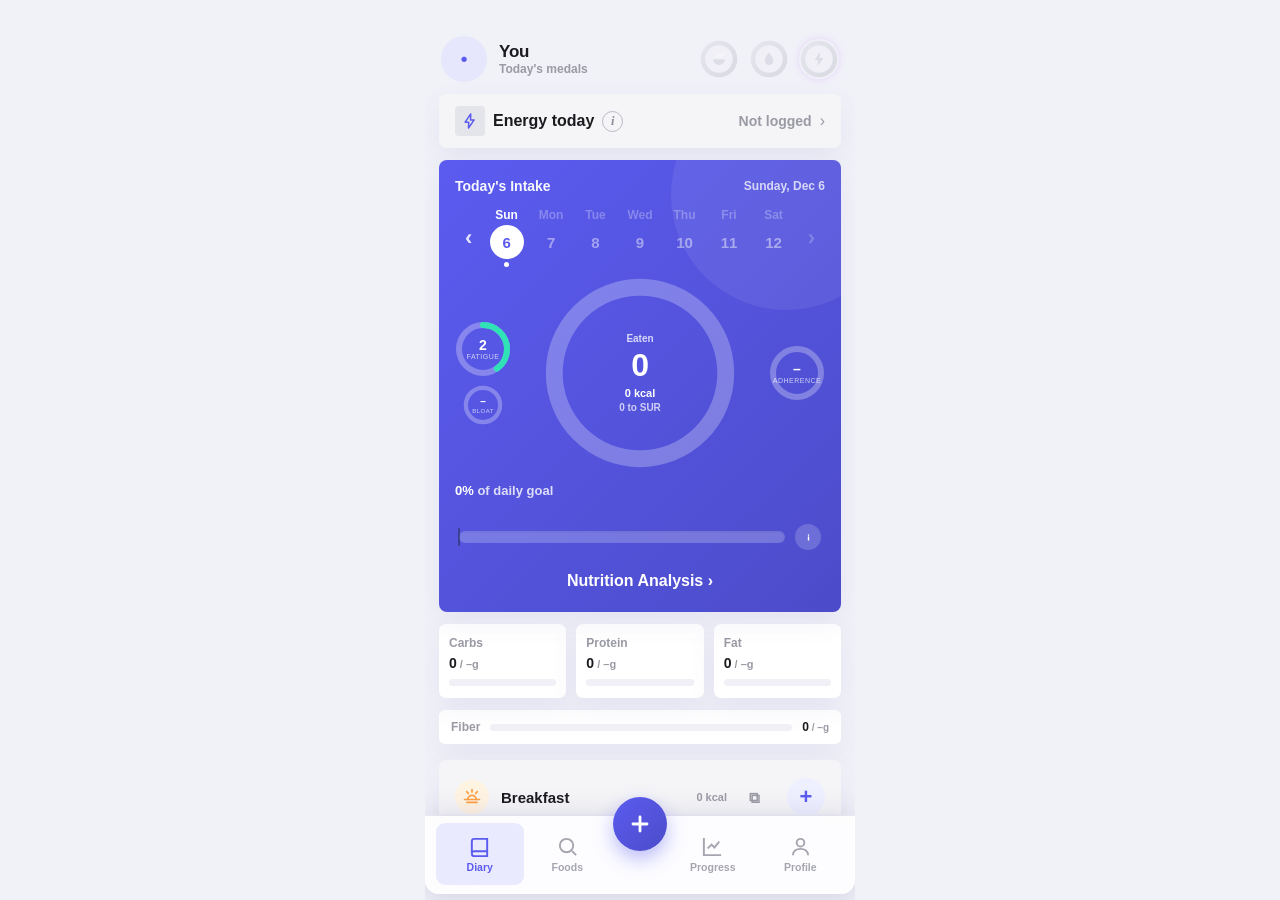
==== commit cd1c0091: "Data system: nothing assumed, goals from your profile and weigh-in trend (v2026.11.25-c) Audit of ho" ====
--- a/index.html
+++ b/index.html
@@ -12,7 +12,7 @@
 <meta name="theme-color" content="#5b5bf0">
 <title>Fuel — Nutrition Tracker</title>
 <link rel="icon" href="data:image/svg+xml,%3Csvg%20xmlns%3D%27http%3A%2F%2Fwww.w3.org%2F2000%2Fsvg%27%20viewBox%3D%270%200%2064%2064%27%3E%3Crect%20width%3D%2764%27%20height%3D%2764%27%20rx%3D%2714%27%20fill%3D%27white%27%2F%3E%3Cpolygon%20points%3D%278%2C8%2056%2C8%2056%2C17%2029%2C31%2056%2C31%2056%2C40%208%2C40%208%2C31%2035%2C17%208%2C17%27%20fill%3D%27black%27%2F%3E%3Ctext%20x%3D%2732%27%20y%3D%2754%27%20font-family%3D%27Arial%2Csans-serif%27%20font-weight%3D%27900%27%20font-size%3D%278%27%20text-anchor%3D%27middle%27%20fill%3D%27black%27%20textLength%3D%2748%27%20lengthAdjust%3D%27spacingAndGlyphs%27%3ENUTRITION%3C%2Ftext%3E%3C%2Fsvg%3E">
-<link rel="stylesheet" href="styles.css?v=2026.11.25-b">
+<link rel="stylesheet" href="styles.css?v=2026.11.25-c">
 </head>
 <body>
 <div id="app">
@@ -1005,10 +1005,10 @@
 <!-- STORAGE WARNING -->
 <div id="saveWarn" hidden></div>
 
-<script src="js/core.js?v=2026.11.25-b"></script>
-<script src="js/app.js?v=2026.11.25-b"></script>
-<script src="js/gestures.js?v=2026.11.25-b"></script>
-<script src="js/autopilot.js?v=2026.11.25-b"></script>
-<script src="js/boot.js?v=2026.11.25-b"></script>
+<script src="js/core.js?v=2026.11.25-c"></script>
+<script src="js/app.js?v=2026.11.25-c"></script>
+<script src="js/gestures.js?v=2026.11.25-c"></script>
+<script src="js/autopilot.js?v=2026.11.25-c"></script>
+<script src="js/boot.js?v=2026.11.25-c"></script>
 </body>
 </html>
--- a/styles.css
+++ b/styles.css
@@ -1240,3 +1240,6 @@
 .grow .gname, .grow .gsub{white-space:normal; display:-webkit-box; -webkit-line-clamp:2; -webkit-box-orient:vertical;}
 /* Quit tracker: phase labels wrap instead of turning into "O…", "TH…" */
 .qt-seglbl{white-space:normal; text-overflow:clip; text-transform:none; font-size:10px; line-height:1.2; letter-spacing:0; overflow-wrap:anywhere;}
+/* Calorie Goal macro tiles: a later .macro3 flex rule overrode the 3-column
+   grid, so the tiles bunched to the left instead of filling the card. */
+.macro3 .m3{flex:1 1 0; min-width:0;}
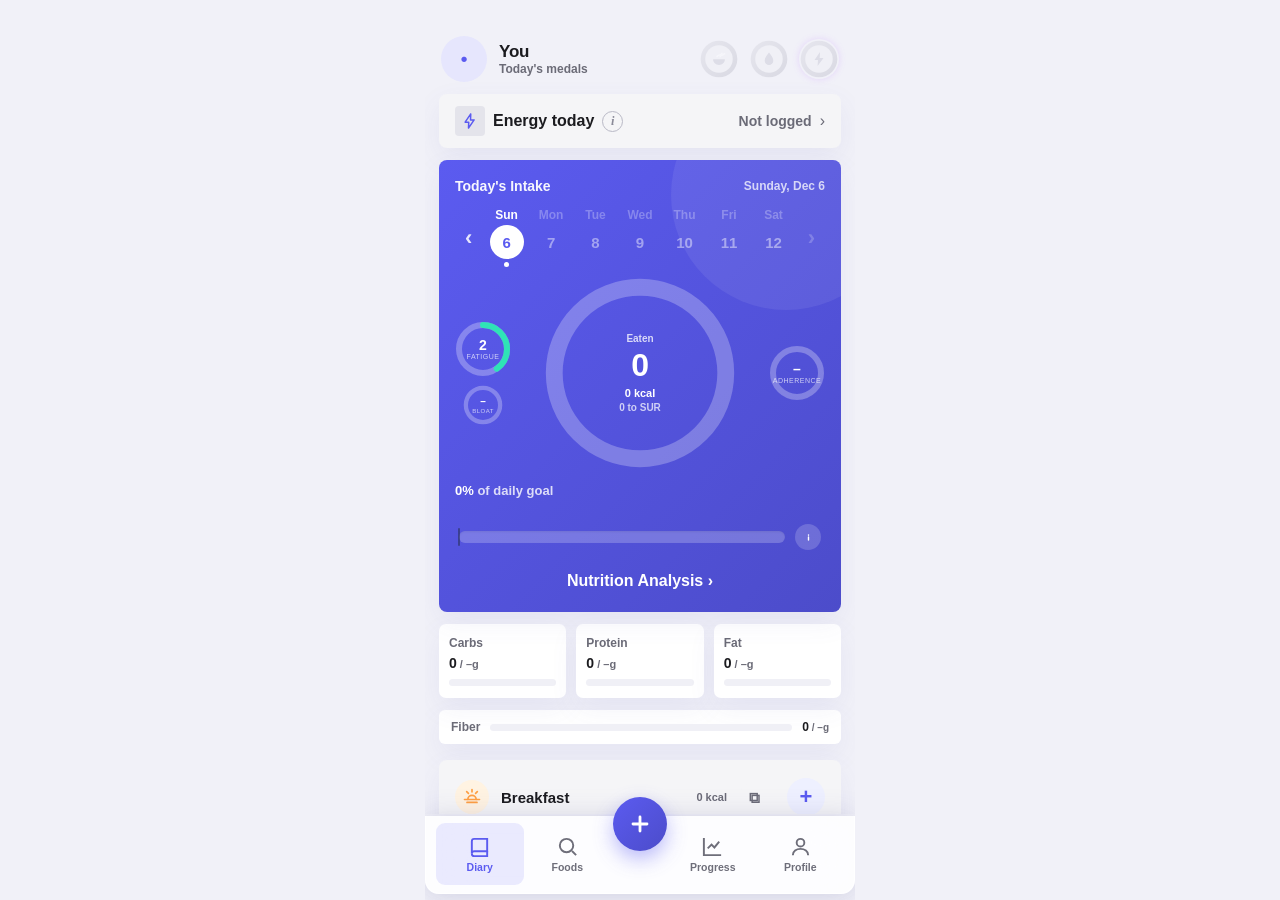
==== commit e19a4e21: "Readability: signed values on dark panels, muted text and tab labels (v2026.11.25-d) - Signed values" ====
--- a/index.html
+++ b/index.html
@@ -12,7 +12,7 @@
 <meta name="theme-color" content="#5b5bf0">
 <title>Fuel — Nutrition Tracker</title>
 <link rel="icon" href="data:image/svg+xml,%3Csvg%20xmlns%3D%27http%3A%2F%2Fwww.w3.org%2F2000%2Fsvg%27%20viewBox%3D%270%200%2064%2064%27%3E%3Crect%20width%3D%2764%27%20height%3D%2764%27%20rx%3D%2714%27%20fill%3D%27white%27%2F%3E%3Cpolygon%20points%3D%278%2C8%2056%2C8%2056%2C17%2029%2C31%2056%2C31%2056%2C40%208%2C40%208%2C31%2035%2C17%208%2C17%27%20fill%3D%27black%27%2F%3E%3Ctext%20x%3D%2732%27%20y%3D%2754%27%20font-family%3D%27Arial%2Csans-serif%27%20font-weight%3D%27900%27%20font-size%3D%278%27%20text-anchor%3D%27middle%27%20fill%3D%27black%27%20textLength%3D%2748%27%20lengthAdjust%3D%27spacingAndGlyphs%27%3ENUTRITION%3C%2Ftext%3E%3C%2Fsvg%3E">
-<link rel="stylesheet" href="styles.css?v=2026.11.25-c">
+<link rel="stylesheet" href="styles.css?v=2026.11.25-d">
 </head>
 <body>
 <div id="app">
@@ -1005,10 +1005,10 @@
 <!-- STORAGE WARNING -->
 <div id="saveWarn" hidden></div>
 
-<script src="js/core.js?v=2026.11.25-c"></script>
-<script src="js/app.js?v=2026.11.25-c"></script>
-<script src="js/gestures.js?v=2026.11.25-c"></script>
-<script src="js/autopilot.js?v=2026.11.25-c"></script>
-<script src="js/boot.js?v=2026.11.25-c"></script>
+<script src="js/core.js?v=2026.11.25-d"></script>
+<script src="js/app.js?v=2026.11.25-d"></script>
+<script src="js/gestures.js?v=2026.11.25-d"></script>
+<script src="js/autopilot.js?v=2026.11.25-d"></script>
+<script src="js/boot.js?v=2026.11.25-d"></script>
 </body>
 </html>
--- a/styles.css
+++ b/styles.css
@@ -1,6 +1,6 @@
 :root{
   --acc:#5b5bf0; --acc-rgb:91,91,240; --acc-deep:#4a4ad6; --acc-soft:#eceeff;
-  --bg:#ffffff; --card:#f5f5f7; --ink:#1b1b1f; --muted:#9a9aa5; --line:#e9e9ef;
+  --bg:#ffffff; --card:#f5f5f7; --ink:#1b1b1f; --muted:#6b6b77; --line:#e9e9ef;
   --carb:#7e7ef2; --pro:#12cfae; --fat:#fb6f84;
   --green:#2fbf71; --orange:#ff9f43; --red:#ff5c5c;
   --radius:8px; --tabbar-h:70px;
@@ -764,7 +764,7 @@
 .pf-rrow{display:flex;align-items:center;gap:8px;background:var(--card);border-radius:7px;padding:10px 10px 10px 16px;margin-bottom:8px;}
 .pf-rrow b{flex:1;font-size:16px;font-weight:700;}
 .pf-rrow button{width:40px;height:40px;border-radius:5px;border:1px solid var(--line);background:#fff;font-size:18px;line-height:1;color:var(--ink);cursor:pointer;}
-.tab{flex:1; border:none; background:none; display:flex; flex-direction:column; align-items:center; justify-content:center; gap:3px; color:#a5a5b0; font-size:10.5px; font-weight:700; border-radius:9px; transition:background .18s ease, color .18s ease;}
+.tab{flex:1; border:none; background:none; display:flex; flex-direction:column; align-items:center; justify-content:center; gap:3px; color:#6e6e7a; font-size:10.5px; font-weight:700; border-radius:9px; transition:background .18s ease, color .18s ease;}
 .tab svg{width:23px; height:23px;}
 .tab.active{color:var(--acc); background:rgba(91,91,240,.12);}
 /* ---- UI refresh: reference-style theme (2026-09-19) ---- */
@@ -905,7 +905,7 @@
 .madd{ width:38px; height:38px; border-radius:50%; background:#eef0ff; color:var(--acc); font-size:22px; font-weight:700; border:none; display:flex; align-items:center; justify-content:center; flex:none; }
 .madd:active{ transform:scale(.92); }
 /* tab bar: reference style + center button */
-.tab{ color:#a5a5b0; }
+.tab{ color:#6e6e7a; }
 .tabfab{ flex:none; width:54px; height:54px; border-radius:50%; border:none; align-self:center;
   margin:0 2px;
   background:linear-gradient(135deg,var(--acc),var(--acc-deep)); box-shadow:0 8px 20px rgba(91,91,240,.42);
@@ -1243,3 +1243,19 @@
 /* Calorie Goal macro tiles: a later .macro3 flex rule overrode the 3-column
    grid, so the tiles bunched to the left instead of filling the card. */
 .macro3 .m3{flex:1 1 0; min-width:0;}
+
+/* ============ READABILITY (2026.11.25-d) ============ */
+/* Signed values (−1.2 lb, +150 kcal) are coloured by class. On light cards the
+   dark red / dark green read fine. On the blue and purple gradient panels the
+   same colours were nearly invisible (1.1–1.5 : 1 contrast), so there they sit
+   on a small white chip, which keeps them legible and keeps the red/green meaning. */
+.sgn-neg{color:#a4001f;}
+.sgn-pos{color:#0b6b43;}
+.progcard .neg, .bodycard .neg, .pfhero .neg, .goalbig .neg, .pf-streak .neg,
+.wtcircle .neg, .pg-duo .xrow .neg, .insrow .neg{
+  background:#fff; border-radius:6px; padding:1px 6px; font-weight:800;
+}
+.progcard .sgn-neg, .bodycard .sgn-neg, .pfhero .sgn-neg, .goalbig .sgn-neg,
+.pf-streak .sgn-neg, .wtcircle .sgn-neg, .pg-duo .xrow .sgn-neg{color:#a4001f;}
+.progcard .sgn-pos, .bodycard .sgn-pos, .pfhero .sgn-pos, .goalbig .sgn-pos,
+.pf-streak .sgn-pos, .wtcircle .sgn-pos, .pg-duo .xrow .sgn-pos{color:#0b6b43;}
